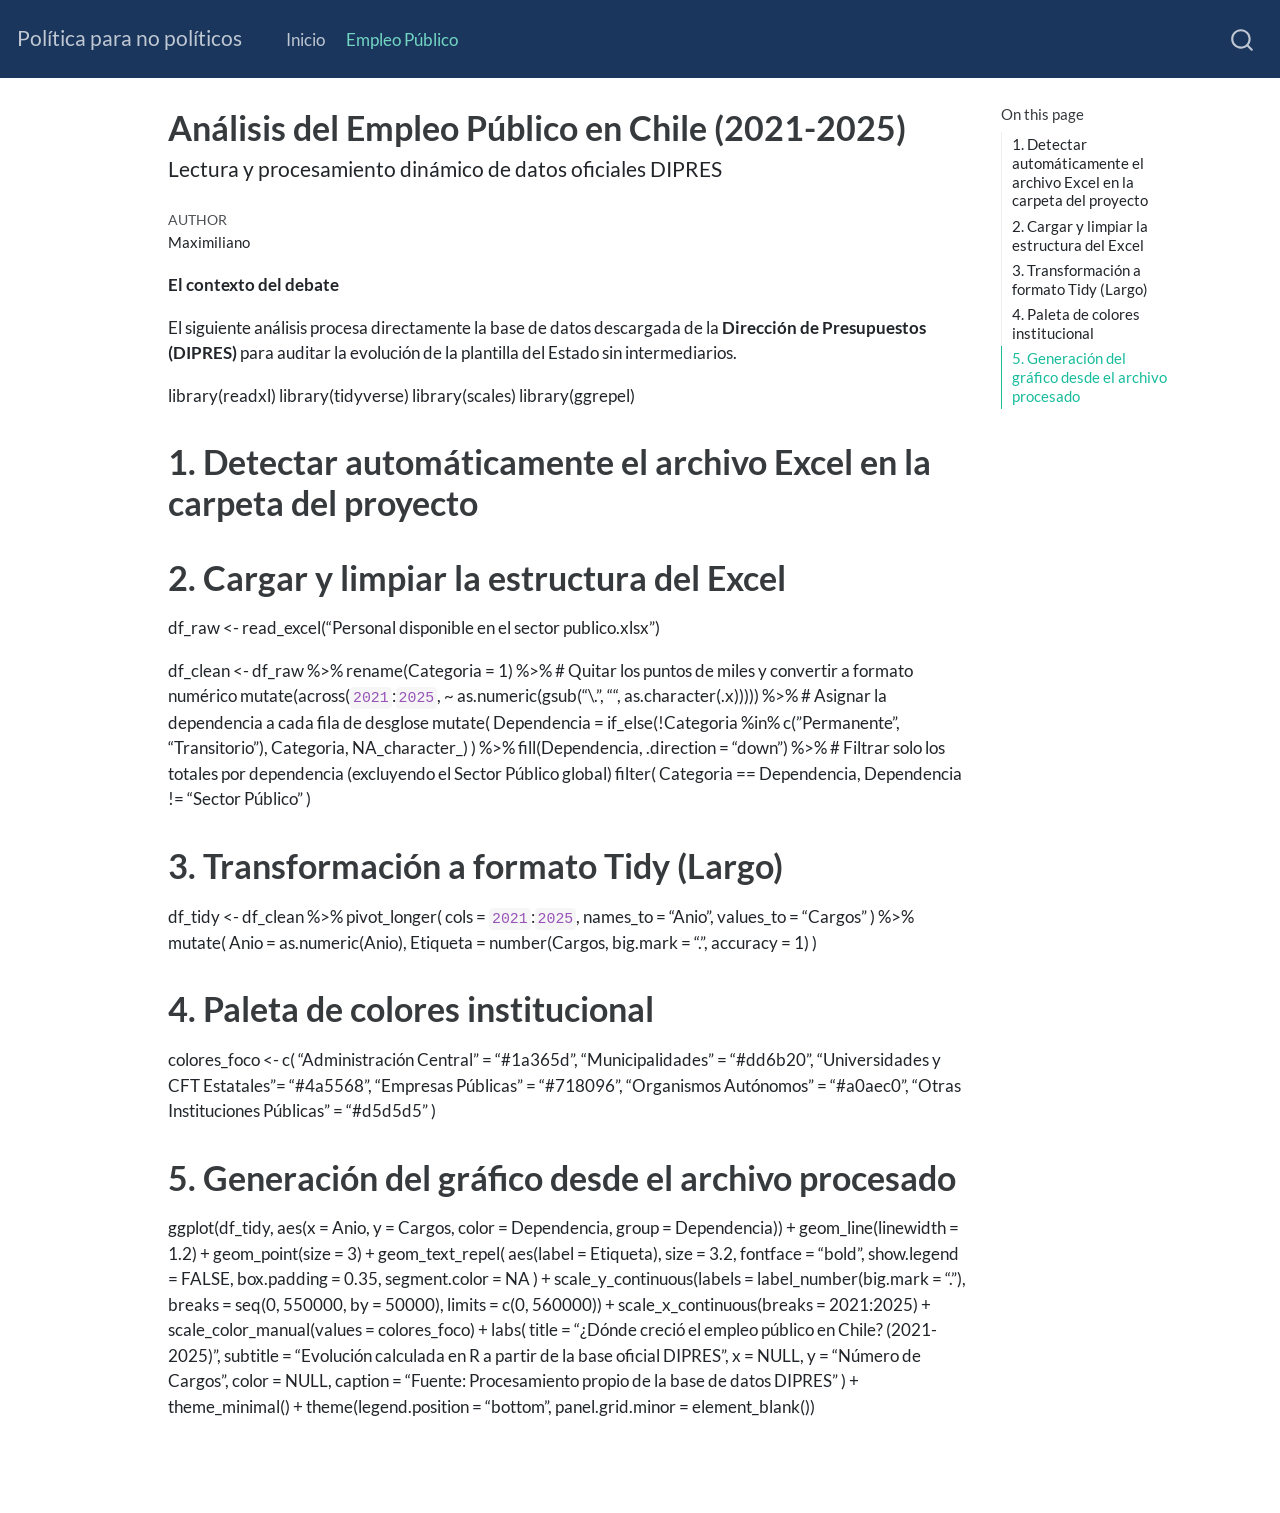
==== docs/01_empleo_publico.html @ 49c6f44f "feat: agrega estructura web Politica para no politicos" ====
<!DOCTYPE html>
<html xmlns="http://www.w3.org/1999/xhtml" lang="en" xml:lang="en"><head>

<meta charset="utf-8">
<meta name="generator" content="quarto-1.3.450">

<meta name="viewport" content="width=device-width, initial-scale=1.0, user-scalable=yes">

<meta name="author" content="Maximiliano">

<title>Política para no políticos - Análisis del Empleo Público en Chile (2021-2025)</title>
<style>
code{white-space: pre-wrap;}
span.smallcaps{font-variant: small-caps;}
div.columns{display: flex; gap: min(4vw, 1.5em);}
div.column{flex: auto; overflow-x: auto;}
div.hanging-indent{margin-left: 1.5em; text-indent: -1.5em;}
ul.task-list{list-style: none;}
ul.task-list li input[type="checkbox"] {
width: 0.8em;
margin: 0 0.8em 0.2em -1em;  vertical-align: middle;
}
</style>


<script>const headroomChanged = new CustomEvent("quarto-hrChanged", {
  detail: {},
  bubbles: true,
  cancelable: false,
  composed: false,
});

window.document.addEventListener("DOMContentLoaded", function () {
  let init = false;

  // Manage the back to top button, if one is present.
  let lastScrollTop = window.pageYOffset || document.documentElement.scrollTop;
  const scrollDownBuffer = 5;
  const scrollUpBuffer = 35;
  const btn = document.getElementById("quarto-back-to-top");
  const hideBackToTop = () => {
    btn.style.display = "none";
  };
  const showBackToTop = () => {
    btn.style.display = "inline-block";
  };
  if (btn) {
    window.document.addEventListener(
      "scroll",
      function () {
        const currentScrollTop =
          window.pageYOffset || document.documentElement.scrollTop;

        // Shows and hides the button 'intelligently' as the user scrolls
        if (currentScrollTop - scrollDownBuffer > lastScrollTop) {
          hideBackToTop();
          lastScrollTop = currentScrollTop <= 0 ? 0 : currentScrollTop;
        } else if (currentScrollTop < lastScrollTop - scrollUpBuffer) {
          showBackToTop();
          lastScrollTop = currentScrollTop <= 0 ? 0 : currentScrollTop;
        }

        // Show the button at the bottom, hides it at the top
        if (currentScrollTop <= 0) {
          hideBackToTop();
        } else if (
          window.innerHeight + currentScrollTop >=
          document.body.offsetHeight
        ) {
          showBackToTop();
        }
      },
      false
    );
  }

  function throttle(func, wait) {
    var timeout;
    return function () {
      const context = this;
      const args = arguments;
      const later = function () {
        clearTimeout(timeout);
        timeout = null;
        func.apply(context, args);
      };

      if (!timeout) {
        timeout = setTimeout(later, wait);
      }
    };
  }

  function headerOffset() {
    // Set an offset if there is are fixed top navbar
    const headerEl = window.document.querySelector("header.fixed-top");
    if (headerEl) {
      return headerEl.clientHeight;
    } else {
      return 0;
    }
  }

  function footerOffset() {
    const footerEl = window.document.querySelector("footer.footer");
    if (footerEl) {
      return footerEl.clientHeight;
    } else {
      return 0;
    }
  }

  function updateDocumentOffsetWithoutAnimation() {
    updateDocumentOffset(false);
  }

  function updateDocumentOffset(animated) {
    // set body offset
    const topOffset = headerOffset();
    const bodyOffset = topOffset + footerOffset();
    const bodyEl = window.document.body;
    bodyEl.setAttribute("data-bs-offset", topOffset);
    bodyEl.style.paddingTop = topOffset + "px";

    // deal with sidebar offsets
    const sidebars = window.document.querySelectorAll(
      ".sidebar, .headroom-target"
    );
    sidebars.forEach((sidebar) => {
      if (!animated) {
        sidebar.classList.add("notransition");
        // Remove the no transition class after the animation has time to complete
        setTimeout(function () {
          sidebar.classList.remove("notransition");
        }, 201);
      }

      if (window.Headroom && sidebar.classList.contains("sidebar-unpinned")) {
        sidebar.style.top = "0";
        sidebar.style.maxHeight = "100vh";
      } else {
        sidebar.style.top = topOffset + "px";
        sidebar.style.maxHeight = "calc(100vh - " + topOffset + "px)";
      }
    });

    // allow space for footer
    const mainContainer = window.document.querySelector(".quarto-container");
    if (mainContainer) {
      mainContainer.style.minHeight = "calc(100vh - " + bodyOffset + "px)";
    }

    // link offset
    let linkStyle = window.document.querySelector("#quarto-target-style");
    if (!linkStyle) {
      linkStyle = window.document.createElement("style");
      linkStyle.setAttribute("id", "quarto-target-style");
      window.document.head.appendChild(linkStyle);
    }
    while (linkStyle.firstChild) {
      linkStyle.removeChild(linkStyle.firstChild);
    }
    if (topOffset > 0) {
      linkStyle.appendChild(
        window.document.createTextNode(`
      section:target::before {
        content: "";
        display: block;
        height: ${topOffset}px;
        margin: -${topOffset}px 0 0;
      }`)
      );
    }
    if (init) {
      window.dispatchEvent(headroomChanged);
    }
    init = true;
  }

  // initialize headroom
  var header = window.document.querySelector("#quarto-header");
  if (header && window.Headroom) {
    const headroom = new window.Headroom(header, {
      tolerance: 5,
      onPin: function () {
        const sidebars = window.document.querySelectorAll(
          ".sidebar, .headroom-target"
        );
        sidebars.forEach((sidebar) => {
          sidebar.classList.remove("sidebar-unpinned");
        });
        updateDocumentOffset();
      },
      onUnpin: function () {
        const sidebars = window.document.querySelectorAll(
          ".sidebar, .headroom-target"
        );
        sidebars.forEach((sidebar) => {
          sidebar.classList.add("sidebar-unpinned");
        });
        updateDocumentOffset();
      },
    });
    headroom.init();

    let frozen = false;
    window.quartoToggleHeadroom = function () {
      if (frozen) {
        headroom.unfreeze();
        frozen = false;
      } else {
        headroom.freeze();
        frozen = true;
      }
    };
  }

  window.addEventListener(
    "hashchange",
    function (e) {
      if (
        getComputedStyle(document.documentElement).scrollBehavior !== "smooth"
      ) {
        window.scrollTo(0, window.pageYOffset - headerOffset());
      }
    },
    false
  );

  // Observe size changed for the header
  const headerEl = window.document.querySelector("header.fixed-top");
  if (headerEl && window.ResizeObserver) {
    const observer = new window.ResizeObserver(
      updateDocumentOffsetWithoutAnimation
    );
    observer.observe(headerEl, {
      attributes: true,
      childList: true,
      characterData: true,
    });
  } else {
    window.addEventListener(
      "resize",
      throttle(updateDocumentOffsetWithoutAnimation, 50)
    );
  }
  setTimeout(updateDocumentOffsetWithoutAnimation, 250);

  // fixup index.html links if we aren't on the filesystem
  if (window.location.protocol !== "file:") {
    const links = window.document.querySelectorAll("a");
    for (let i = 0; i < links.length; i++) {
      if (links[i].href) {
        links[i].href = links[i].href.replace(/\/index\.html/, "/");
      }
    }

    // Fixup any sharing links that require urls
    // Append url to any sharing urls
    const sharingLinks = window.document.querySelectorAll(
      "a.sidebar-tools-main-item"
    );
    for (let i = 0; i < sharingLinks.length; i++) {
      const sharingLink = sharingLinks[i];
      const href = sharingLink.getAttribute("href");
      if (href) {
        sharingLink.setAttribute(
          "href",
          href.replace("|url|", window.location.href)
        );
      }
    }

    // Scroll the active navigation item into view, if necessary
    const navSidebar = window.document.querySelector("nav#quarto-sidebar");
    if (navSidebar) {
      // Find the active item
      const activeItem = navSidebar.querySelector("li.sidebar-item a.active");
      if (activeItem) {
        // Wait for the scroll height and height to resolve by observing size changes on the
        // nav element that is scrollable
        const resizeObserver = new ResizeObserver((_entries) => {
          // The bottom of the element
          const elBottom = activeItem.offsetTop;
          const viewBottom = navSidebar.scrollTop + navSidebar.clientHeight;

          // The element height and scroll height are the same, then we are still loading
          if (viewBottom !== navSidebar.scrollHeight) {
            // Determine if the item isn't visible and scroll to it
            if (elBottom >= viewBottom) {
              navSidebar.scrollTop = elBottom;
            }

            // stop observing now since we've completed the scroll
            resizeObserver.unobserve(navSidebar);
          }
        });
        resizeObserver.observe(navSidebar);
      }
    }
  }
});
</script>
<script>/*!
 * headroom.js v0.12.0 - Give your page some headroom. Hide your header until you need it
 * Copyright (c) 2020 Nick Williams - http://wicky.nillia.ms/headroom.js
 * License: MIT
 */

!function(t,n){"object"==typeof exports&&"undefined"!=typeof module?module.exports=n():"function"==typeof define&&define.amd?define(n):(t=t||self).Headroom=n()}(this,function(){"use strict";function t(){return"undefined"!=typeof window}function d(t){return function(t){return t&&t.document&&function(t){return 9===t.nodeType}(t.document)}(t)?function(t){var n=t.document,o=n.body,s=n.documentElement;return{scrollHeight:function(){return Math.max(o.scrollHeight,s.scrollHeight,o.offsetHeight,s.offsetHeight,o.clientHeight,s.clientHeight)},height:function(){return t.innerHeight||s.clientHeight||o.clientHeight},scrollY:function(){return void 0!==t.pageYOffset?t.pageYOffset:(s||o.parentNode||o).scrollTop}}}(t):function(t){return{scrollHeight:function(){return Math.max(t.scrollHeight,t.offsetHeight,t.clientHeight)},height:function(){return Math.max(t.offsetHeight,t.clientHeight)},scrollY:function(){return t.scrollTop}}}(t)}function n(t,s,e){var n,o=function(){var n=!1;try{var t={get passive(){n=!0}};window.addEventListener("test",t,t),window.removeEventListener("test",t,t)}catch(t){n=!1}return n}(),i=!1,r=d(t),l=r.scrollY(),a={};function c(){var t=Math.round(r.scrollY()),n=r.height(),o=r.scrollHeight();a.scrollY=t,a.lastScrollY=l,a.direction=l<t?"down":"up",a.distance=Math.abs(t-l),a.isOutOfBounds=t<0||o<t+n,a.top=t<=s.offset[a.direction],a.bottom=o<=t+n,a.toleranceExceeded=a.distance>s.tolerance[a.direction],e(a),l=t,i=!1}function h(){i||(i=!0,n=requestAnimationFrame(c))}var u=!!o&&{passive:!0,capture:!1};return t.addEventListener("scroll",h,u),c(),{destroy:function(){cancelAnimationFrame(n),t.removeEventListener("scroll",h,u)}}}function o(t){return t===Object(t)?t:{down:t,up:t}}function s(t,n){n=n||{},Object.assign(this,s.options,n),this.classes=Object.assign({},s.options.classes,n.classes),this.elem=t,this.tolerance=o(this.tolerance),this.offset=o(this.offset),this.initialised=!1,this.frozen=!1}return s.prototype={constructor:s,init:function(){return s.cutsTheMustard&&!this.initialised&&(this.addClass("initial"),this.initialised=!0,setTimeout(function(t){t.scrollTracker=n(t.scroller,{offset:t.offset,tolerance:t.tolerance},t.update.bind(t))},100,this)),this},destroy:function(){this.initialised=!1,Object.keys(this.classes).forEach(this.removeClass,this),this.scrollTracker.destroy()},unpin:function(){!this.hasClass("pinned")&&this.hasClass("unpinned")||(this.addClass("unpinned"),this.removeClass("pinned"),this.onUnpin&&this.onUnpin.call(this))},pin:function(){this.hasClass("unpinned")&&(this.addClass("pinned"),this.removeClass("unpinned"),this.onPin&&this.onPin.call(this))},freeze:function(){this.frozen=!0,this.addClass("frozen")},unfreeze:function(){this.frozen=!1,this.removeClass("frozen")},top:function(){this.hasClass("top")||(this.addClass("top"),this.removeClass("notTop"),this.onTop&&this.onTop.call(this))},notTop:function(){this.hasClass("notTop")||(this.addClass("notTop"),this.removeClass("top"),this.onNotTop&&this.onNotTop.call(this))},bottom:function(){this.hasClass("bottom")||(this.addClass("bottom"),this.removeClass("notBottom"),this.onBottom&&this.onBottom.call(this))},notBottom:function(){this.hasClass("notBottom")||(this.addClass("notBottom"),this.removeClass("bottom"),this.onNotBottom&&this.onNotBottom.call(this))},shouldUnpin:function(t){return"down"===t.direction&&!t.top&&t.toleranceExceeded},shouldPin:function(t){return"up"===t.direction&&t.toleranceExceeded||t.top},addClass:function(t){this.elem.classList.add.apply(this.elem.classList,this.classes[t].split(" "))},removeClass:function(t){this.elem.classList.remove.apply(this.elem.classList,this.classes[t].split(" "))},hasClass:function(t){return this.classes[t].split(" ").every(function(t){return this.classList.contains(t)},this.elem)},update:function(t){t.isOutOfBounds||!0!==this.frozen&&(t.top?this.top():this.notTop(),t.bottom?this.bottom():this.notBottom(),this.shouldUnpin(t)?this.unpin():this.shouldPin(t)&&this.pin())}},s.options={tolerance:{up:0,down:0},offset:0,scroller:t()?window:null,classes:{frozen:"headroom--frozen",pinned:"headroom--pinned",unpinned:"headroom--unpinned",top:"headroom--top",notTop:"headroom--not-top",bottom:"headroom--bottom",notBottom:"headroom--not-bottom",initial:"headroom"}},s.cutsTheMustard=!!(t()&&function(){}.bind&&"classList"in document.documentElement&&Object.assign&&Object.keys&&requestAnimationFrame),s});
</script>
<script>/*!
 * clipboard.js v2.0.11
 * https://clipboardjs.com/
 *
 * Licensed MIT © Zeno Rocha
 */
!function(t,e){"object"==typeof exports&&"object"==typeof module?module.exports=e():"function"==typeof define&&define.amd?define([],e):"object"==typeof exports?exports.ClipboardJS=e():t.ClipboardJS=e()}(this,function(){return n={686:function(t,e,n){"use strict";n.d(e,{default:function(){return b}});var e=n(279),i=n.n(e),e=n(370),u=n.n(e),e=n(817),r=n.n(e);function c(t){try{return document.execCommand(t)}catch(t){return}}var a=function(t){t=r()(t);return c("cut"),t};function o(t,e){var n,o,t=(n=t,o="rtl"===document.documentElement.getAttribute("dir"),(t=document.createElement("textarea")).style.fontSize="12pt",t.style.border="0",t.style.padding="0",t.style.margin="0",t.style.position="absolute",t.style[o?"right":"left"]="-9999px",o=window.pageYOffset||document.documentElement.scrollTop,t.style.top="".concat(o,"px"),t.setAttribute("readonly",""),t.value=n,t);return e.container.appendChild(t),e=r()(t),c("copy"),t.remove(),e}var f=function(t){var e=1<arguments.length&&void 0!==arguments[1]?arguments[1]:{container:document.body},n="";return"string"==typeof t?n=o(t,e):t instanceof HTMLInputElement&&!["text","search","url","tel","password"].includes(null==t?void 0:t.type)?n=o(t.value,e):(n=r()(t),c("copy")),n};function l(t){return(l="function"==typeof Symbol&&"symbol"==typeof Symbol.iterator?function(t){return typeof t}:function(t){return t&&"function"==typeof Symbol&&t.constructor===Symbol&&t!==Symbol.prototype?"symbol":typeof t})(t)}var s=function(){var t=0<arguments.length&&void 0!==arguments[0]?arguments[0]:{},e=t.action,n=void 0===e?"copy":e,o=t.container,e=t.target,t=t.text;if("copy"!==n&&"cut"!==n)throw new Error('Invalid "action" value, use either "copy" or "cut"');if(void 0!==e){if(!e||"object"!==l(e)||1!==e.nodeType)throw new Error('Invalid "target" value, use a valid Element');if("copy"===n&&e.hasAttribute("disabled"))throw new Error('Invalid "target" attribute. Please use "readonly" instead of "disabled" attribute');if("cut"===n&&(e.hasAttribute("readonly")||e.hasAttribute("disabled")))throw new Error('Invalid "target" attribute. You can\'t cut text from elements with "readonly" or "disabled" attributes')}return t?f(t,{container:o}):e?"cut"===n?a(e):f(e,{container:o}):void 0};function p(t){return(p="function"==typeof Symbol&&"symbol"==typeof Symbol.iterator?function(t){return typeof t}:function(t){return t&&"function"==typeof Symbol&&t.constructor===Symbol&&t!==Symbol.prototype?"symbol":typeof t})(t)}function d(t,e){for(var n=0;n<e.length;n++){var o=e[n];o.enumerable=o.enumerable||!1,o.configurable=!0,"value"in o&&(o.writable=!0),Object.defineProperty(t,o.key,o)}}function y(t,e){return(y=Object.setPrototypeOf||function(t,e){return t.__proto__=e,t})(t,e)}function h(n){var o=function(){if("undefined"==typeof Reflect||!Reflect.construct)return!1;if(Reflect.construct.sham)return!1;if("function"==typeof Proxy)return!0;try{return Date.prototype.toString.call(Reflect.construct(Date,[],function(){})),!0}catch(t){return!1}}();return function(){var t,e=v(n);return t=o?(t=v(this).constructor,Reflect.construct(e,arguments,t)):e.apply(this,arguments),e=this,!(t=t)||"object"!==p(t)&&"function"!=typeof t?function(t){if(void 0!==t)return t;throw new ReferenceError("this hasn't been initialised - super() hasn't been called")}(e):t}}function v(t){return(v=Object.setPrototypeOf?Object.getPrototypeOf:function(t){return t.__proto__||Object.getPrototypeOf(t)})(t)}function m(t,e){t="data-clipboard-".concat(t);if(e.hasAttribute(t))return e.getAttribute(t)}var b=function(){!function(t,e){if("function"!=typeof e&&null!==e)throw new TypeError("Super expression must either be null or a function");t.prototype=Object.create(e&&e.prototype,{constructor:{value:t,writable:!0,configurable:!0}}),e&&y(t,e)}(r,i());var t,e,n,o=h(r);function r(t,e){var n;return function(t){if(!(t instanceof r))throw new TypeError("Cannot call a class as a function")}(this),(n=o.call(this)).resolveOptions(e),n.listenClick(t),n}return t=r,n=[{key:"copy",value:function(t){var e=1<arguments.length&&void 0!==arguments[1]?arguments[1]:{container:document.body};return f(t,e)}},{key:"cut",value:function(t){return a(t)}},{key:"isSupported",value:function(){var t=0<arguments.length&&void 0!==arguments[0]?arguments[0]:["copy","cut"],t="string"==typeof t?[t]:t,e=!!document.queryCommandSupported;return t.forEach(function(t){e=e&&!!document.queryCommandSupported(t)}),e}}],(e=[{key:"resolveOptions",value:function(){var t=0<arguments.length&&void 0!==arguments[0]?arguments[0]:{};this.action="function"==typeof t.action?t.action:this.defaultAction,this.target="function"==typeof t.target?t.target:this.defaultTarget,this.text="function"==typeof t.text?t.text:this.defaultText,this.container="object"===p(t.container)?t.container:document.body}},{key:"listenClick",value:function(t){var e=this;this.listener=u()(t,"click",function(t){return e.onClick(t)})}},{key:"onClick",value:function(t){var e=t.delegateTarget||t.currentTarget,n=this.action(e)||"copy",t=s({action:n,container:this.container,target:this.target(e),text:this.text(e)});this.emit(t?"success":"error",{action:n,text:t,trigger:e,clearSelection:function(){e&&e.focus(),window.getSelection().removeAllRanges()}})}},{key:"defaultAction",value:function(t){return m("action",t)}},{key:"defaultTarget",value:function(t){t=m("target",t);if(t)return document.querySelector(t)}},{key:"defaultText",value:function(t){return m("text",t)}},{key:"destroy",value:function(){this.listener.destroy()}}])&&d(t.prototype,e),n&&d(t,n),r}()},828:function(t){var e;"undefined"==typeof Element||Element.prototype.matches||((e=Element.prototype).matches=e.matchesSelector||e.mozMatchesSelector||e.msMatchesSelector||e.oMatchesSelector||e.webkitMatchesSelector),t.exports=function(t,e){for(;t&&9!==t.nodeType;){if("function"==typeof t.matches&&t.matches(e))return t;t=t.parentNode}}},438:function(t,e,n){var u=n(828);function i(t,e,n,o,r){var i=function(e,n,t,o){return function(t){t.delegateTarget=u(t.target,n),t.delegateTarget&&o.call(e,t)}}.apply(this,arguments);return t.addEventListener(n,i,r),{destroy:function(){t.removeEventListener(n,i,r)}}}t.exports=function(t,e,n,o,r){return"function"==typeof t.addEventListener?i.apply(null,arguments):"function"==typeof n?i.bind(null,document).apply(null,arguments):("string"==typeof t&&(t=document.querySelectorAll(t)),Array.prototype.map.call(t,function(t){return i(t,e,n,o,r)}))}},879:function(t,n){n.node=function(t){return void 0!==t&&t instanceof HTMLElement&&1===t.nodeType},n.nodeList=function(t){var e=Object.prototype.toString.call(t);return void 0!==t&&("[object NodeList]"===e||"[object HTMLCollection]"===e)&&"length"in t&&(0===t.length||n.node(t[0]))},n.string=function(t){return"string"==typeof t||t instanceof String},n.fn=function(t){return"[object Function]"===Object.prototype.toString.call(t)}},370:function(t,e,n){var f=n(879),l=n(438);t.exports=function(t,e,n){if(!t&&!e&&!n)throw new Error("Missing required arguments");if(!f.string(e))throw new TypeError("Second argument must be a String");if(!f.fn(n))throw new TypeError("Third argument must be a Function");if(f.node(t))return c=e,a=n,(u=t).addEventListener(c,a),{destroy:function(){u.removeEventListener(c,a)}};if(f.nodeList(t))return o=t,r=e,i=n,Array.prototype.forEach.call(o,function(t){t.addEventListener(r,i)}),{destroy:function(){Array.prototype.forEach.call(o,function(t){t.removeEventListener(r,i)})}};if(f.string(t))return t=t,e=e,n=n,l(document.body,t,e,n);throw new TypeError("First argument must be a String, HTMLElement, HTMLCollection, or NodeList");var o,r,i,u,c,a}},817:function(t){t.exports=function(t){var e,n="SELECT"===t.nodeName?(t.focus(),t.value):"INPUT"===t.nodeName||"TEXTAREA"===t.nodeName?((e=t.hasAttribute("readonly"))||t.setAttribute("readonly",""),t.select(),t.setSelectionRange(0,t.value.length),e||t.removeAttribute("readonly"),t.value):(t.hasAttribute("contenteditable")&&t.focus(),n=window.getSelection(),(e=document.createRange()).selectNodeContents(t),n.removeAllRanges(),n.addRange(e),n.toString());return n}},279:function(t){function e(){}e.prototype={on:function(t,e,n){var o=this.e||(this.e={});return(o[t]||(o[t]=[])).push({fn:e,ctx:n}),this},once:function(t,e,n){var o=this;function r(){o.off(t,r),e.apply(n,arguments)}return r._=e,this.on(t,r,n)},emit:function(t){for(var e=[].slice.call(arguments,1),n=((this.e||(this.e={}))[t]||[]).slice(),o=0,r=n.length;o<r;o++)n[o].fn.apply(n[o].ctx,e);return this},off:function(t,e){var n=this.e||(this.e={}),o=n[t],r=[];if(o&&e)for(var i=0,u=o.length;i<u;i++)o[i].fn!==e&&o[i].fn._!==e&&r.push(o[i]);return r.length?n[t]=r:delete n[t],this}},t.exports=e,t.exports.TinyEmitter=e}},r={},o.n=function(t){var e=t&&t.__esModule?function(){return t.default}:function(){return t};return o.d(e,{a:e}),e},o.d=function(t,e){for(var n in e)o.o(e,n)&&!o.o(t,n)&&Object.defineProperty(t,n,{enumerable:!0,get:e[n]})},o.o=function(t,e){return Object.prototype.hasOwnProperty.call(t,e)},o(686).default;function o(t){if(r[t])return r[t].exports;var e=r[t]={exports:{}};return n[t](e,e.exports,o),e.exports}var n,r});</script>
<script>/*! @algolia/autocomplete-js 1.7.3 | MIT License | © Algolia, Inc. and contributors | https://github.com/algolia/autocomplete */
!function(e,t){"object"==typeof exports&&"undefined"!=typeof module?t(exports):"function"==typeof define&&define.amd?define(["exports"],t):t((e="undefined"!=typeof globalThis?globalThis:e||self)["@algolia/autocomplete-js"]={})}(this,(function(e){"use strict";function t(e,t){var n=Object.keys(e);if(Object.getOwnPropertySymbols){var r=Object.getOwnPropertySymbols(e);t&&(r=r.filter((function(t){return Object.getOwnPropertyDescriptor(e,t).enumerable}))),n.push.apply(n,r)}return n}function n(e){for(var n=1;n<arguments.length;n++){var r=null!=arguments[n]?arguments[n]:{};n%2?t(Object(r),!0).forEach((function(t){o(e,t,r[t])})):Object.getOwnPropertyDescriptors?Object.defineProperties(e,Object.getOwnPropertyDescriptors(r)):t(Object(r)).forEach((function(t){Object.defineProperty(e,t,Object.getOwnPropertyDescriptor(r,t))}))}return e}function r(e){return r="function"==typeof Symbol&&"symbol"==typeof Symbol.iterator?function(e){return typeof e}:function(e){return e&&"function"==typeof Symbol&&e.constructor===Symbol&&e!==Symbol.prototype?"symbol":typeof e},r(e)}function o(e,t,n){return t in e?Object.defineProperty(e,t,{value:n,enumerable:!0,configurable:!0,writable:!0}):e[t]=n,e}function i(){return i=Object.assign||function(e){for(var t=1;t<arguments.length;t++){var n=arguments[t];for(var r in n)Object.prototype.hasOwnProperty.call(n,r)&&(e[r]=n[r])}return e},i.apply(this,arguments)}function u(e,t){if(null==e)return{};var n,r,o=function(e,t){if(null==e)return{};var n,r,o={},i=Object.keys(e);for(r=0;r<i.length;r++)n=i[r],t.indexOf(n)>=0||(o[n]=e[n]);return o}(e,t);if(Object.getOwnPropertySymbols){var i=Object.getOwnPropertySymbols(e);for(r=0;r<i.length;r++)n=i[r],t.indexOf(n)>=0||Object.prototype.propertyIsEnumerable.call(e,n)&&(o[n]=e[n])}return o}function a(e,t){return function(e){if(Array.isArray(e))return e}(e)||function(e,t){var n=null==e?null:"undefined"!=typeof Symbol&&e[Symbol.iterator]||e["@@iterator"];if(null==n)return;var r,o,i=[],u=!0,a=!1;try{for(n=n.call(e);!(u=(r=n.next()).done)&&(i.push(r.value),!t||i.length!==t);u=!0);}catch(e){a=!0,o=e}finally{try{u||null==n.return||n.return()}finally{if(a)throw o}}return i}(e,t)||l(e,t)||function(){throw new TypeError("Invalid attempt to destructure non-iterable instance.\nIn order to be iterable, non-array objects must have a [Symbol.iterator]() method.")}()}function c(e){return function(e){if(Array.isArray(e))return s(e)}(e)||function(e){if("undefined"!=typeof Symbol&&null!=e[Symbol.iterator]||null!=e["@@iterator"])return Array.from(e)}(e)||l(e)||function(){throw new TypeError("Invalid attempt to spread non-iterable instance.\nIn order to be iterable, non-array objects must have a [Symbol.iterator]() method.")}()}function l(e,t){if(e){if("string"==typeof e)return s(e,t);var n=Object.prototype.toString.call(e).slice(8,-1);return"Object"===n&&e.constructor&&(n=e.constructor.name),"Map"===n||"Set"===n?Array.from(e):"Arguments"===n||/^(?:Ui|I)nt(?:8|16|32)(?:Clamped)?Array$/.test(n)?s(e,t):void 0}}function s(e,t){(null==t||t>e.length)&&(t=e.length);for(var n=0,r=new Array(t);n<t;n++)r[n]=e[n];return r}function p(e){return{current:e}}function f(e,t){var n=void 0;return function(){for(var r=arguments.length,o=new Array(r),i=0;i<r;i++)o[i]=arguments[i];n&&clearTimeout(n),n=setTimeout((function(){return e.apply(void 0,o)}),t)}}function d(e){return e.reduce((function(e,t){return e.concat(t)}),[])}var m=0;function v(){return"autocomplete-".concat(m++)}function h(e,t){return t.reduce((function(e,t){return e&&e[t]}),e)}function g(e){return 0===e.collections.length?0:e.collections.reduce((function(e,t){return e+t.items.length}),0)}var y=function(){},b="1.7.3",O=[{segment:"autocomplete-core",version:b}];function _(e,t){var n=t;return{then:function(t,r){return _(e.then(j(t,n,e),j(r,n,e)),n)},catch:function(t){return _(e.catch(j(t,n,e)),n)},finally:function(t){return t&&n.onCancelList.push(t),_(e.finally(j(t&&function(){return n.onCancelList=[],t()},n,e)),n)},cancel:function(){n.isCanceled=!0;var e=n.onCancelList;n.onCancelList=[],e.forEach((function(e){e()}))},isCanceled:function(){return!0===n.isCanceled}}}function P(e){return _(e,{isCanceled:!1,onCancelList:[]})}function j(e,t,n){return e?function(n){return t.isCanceled?n:e(n)}:n}function w(e,t,n,r){if(!n)return null;if(e<0&&(null===t||null!==r&&0===t))return n+e;var o=(null===t?-1:t)+e;return o<=-1||o>=n?null===r?null:0:o}function S(e,t){var n=Object.keys(e);if(Object.getOwnPropertySymbols){var r=Object.getOwnPropertySymbols(e);t&&(r=r.filter((function(t){return Object.getOwnPropertyDescriptor(e,t).enumerable}))),n.push.apply(n,r)}return n}function I(e,t,n){return t in e?Object.defineProperty(e,t,{value:n,enumerable:!0,configurable:!0,writable:!0}):e[t]=n,e}function E(e,t){var n=[];return Promise.resolve(e(t)).then((function(e){return Promise.all(e.filter((function(e){return Boolean(e)})).map((function(e){if(e.sourceId,n.includes(e.sourceId))throw new Error("[Autocomplete] The `sourceId` ".concat(JSON.stringify(e.sourceId)," is not unique."));n.push(e.sourceId);var t=function(e){for(var t=1;t<arguments.length;t++){var n=null!=arguments[t]?arguments[t]:{};t%2?S(Object(n),!0).forEach((function(t){I(e,t,n[t])})):Object.getOwnPropertyDescriptors?Object.defineProperties(e,Object.getOwnPropertyDescriptors(n)):S(Object(n)).forEach((function(t){Object.defineProperty(e,t,Object.getOwnPropertyDescriptor(n,t))}))}return e}({getItemInputValue:function(e){return e.state.query},getItemUrl:function(){},onSelect:function(e){(0,e.setIsOpen)(!1)},onActive:y},e);return Promise.resolve(t)})))}))}function A(e){var t=function(e){var t=e.collections.map((function(e){return e.items.length})).reduce((function(e,t,n){var r=(e[n-1]||0)+t;return e.push(r),e}),[]).reduce((function(t,n){return n<=e.activeItemId?t+1:t}),0);return e.collections[t]}(e);if(!t)return null;var n=t.items[function(e){for(var t=e.state,n=e.collection,r=!1,o=0,i=0;!1===r;){var u=t.collections[o];if(u===n){r=!0;break}i+=u.items.length,o++}return t.activeItemId-i}({state:e,collection:t})],r=t.source;return{item:n,itemInputValue:r.getItemInputValue({item:n,state:e}),itemUrl:r.getItemUrl({item:n,state:e}),source:r}}var C=/((gt|sm)-|galaxy nexus)|samsung[- ]/i;function D(e,t){var n=Object.keys(e);if(Object.getOwnPropertySymbols){var r=Object.getOwnPropertySymbols(e);t&&(r=r.filter((function(t){return Object.getOwnPropertyDescriptor(e,t).enumerable}))),n.push.apply(n,r)}return n}function k(e){for(var t=1;t<arguments.length;t++){var n=null!=arguments[t]?arguments[t]:{};t%2?D(Object(n),!0).forEach((function(t){x(e,t,n[t])})):Object.getOwnPropertyDescriptors?Object.defineProperties(e,Object.getOwnPropertyDescriptors(n)):D(Object(n)).forEach((function(t){Object.defineProperty(e,t,Object.getOwnPropertyDescriptor(n,t))}))}return e}function x(e,t,n){return t in e?Object.defineProperty(e,t,{value:n,enumerable:!0,configurable:!0,writable:!0}):e[t]=n,e}function N(e,t){var n=Object.keys(e);if(Object.getOwnPropertySymbols){var r=Object.getOwnPropertySymbols(e);t&&(r=r.filter((function(t){return Object.getOwnPropertyDescriptor(e,t).enumerable}))),n.push.apply(n,r)}return n}function q(e,t,n){return t in e?Object.defineProperty(e,t,{value:n,enumerable:!0,configurable:!0,writable:!0}):e[t]=n,e}function R(e,t,n){var r,o=t.initialState;return{getState:function(){return o},dispatch:function(r,i){var u=function(e){for(var t=1;t<arguments.length;t++){var n=null!=arguments[t]?arguments[t]:{};t%2?N(Object(n),!0).forEach((function(t){q(e,t,n[t])})):Object.getOwnPropertyDescriptors?Object.defineProperties(e,Object.getOwnPropertyDescriptors(n)):N(Object(n)).forEach((function(t){Object.defineProperty(e,t,Object.getOwnPropertyDescriptor(n,t))}))}return e}({},o);o=e(o,{type:r,props:t,payload:i}),n({state:o,prevState:u})},pendingRequests:(r=[],{add:function(e){return r.push(e),e.finally((function(){r=r.filter((function(t){return t!==e}))}))},cancelAll:function(){r.forEach((function(e){return e.cancel()}))},isEmpty:function(){return 0===r.length}})}}function T(e,t){var n=Object.keys(e);if(Object.getOwnPropertySymbols){var r=Object.getOwnPropertySymbols(e);t&&(r=r.filter((function(t){return Object.getOwnPropertyDescriptor(e,t).enumerable}))),n.push.apply(n,r)}return n}function L(e){for(var t=1;t<arguments.length;t++){var n=null!=arguments[t]?arguments[t]:{};t%2?T(Object(n),!0).forEach((function(t){B(e,t,n[t])})):Object.getOwnPropertyDescriptors?Object.defineProperties(e,Object.getOwnPropertyDescriptors(n)):T(Object(n)).forEach((function(t){Object.defineProperty(e,t,Object.getOwnPropertyDescriptor(n,t))}))}return e}function B(e,t,n){return t in e?Object.defineProperty(e,t,{value:n,enumerable:!0,configurable:!0,writable:!0}):e[t]=n,e}function F(e){return function(e){if(Array.isArray(e))return M(e)}(e)||function(e){if("undefined"!=typeof Symbol&&null!=e[Symbol.iterator]||null!=e["@@iterator"])return Array.from(e)}(e)||function(e,t){if(!e)return;if("string"==typeof e)return M(e,t);var n=Object.prototype.toString.call(e).slice(8,-1);"Object"===n&&e.constructor&&(n=e.constructor.name);if("Map"===n||"Set"===n)return Array.from(e);if("Arguments"===n||/^(?:Ui|I)nt(?:8|16|32)(?:Clamped)?Array$/.test(n))return M(e,t)}(e)||function(){throw new TypeError("Invalid attempt to spread non-iterable instance.\nIn order to be iterable, non-array objects must have a [Symbol.iterator]() method.")}()}function M(e,t){(null==t||t>e.length)&&(t=e.length);for(var n=0,r=new Array(t);n<t;n++)r[n]=e[n];return r}function U(e,t){var n=Object.keys(e);if(Object.getOwnPropertySymbols){var r=Object.getOwnPropertySymbols(e);t&&(r=r.filter((function(t){return Object.getOwnPropertyDescriptor(e,t).enumerable}))),n.push.apply(n,r)}return n}function H(e){for(var t=1;t<arguments.length;t++){var n=null!=arguments[t]?arguments[t]:{};t%2?U(Object(n),!0).forEach((function(t){V(e,t,n[t])})):Object.getOwnPropertyDescriptors?Object.defineProperties(e,Object.getOwnPropertyDescriptors(n)):U(Object(n)).forEach((function(t){Object.defineProperty(e,t,Object.getOwnPropertyDescriptor(n,t))}))}return e}function V(e,t,n){return t in e?Object.defineProperty(e,t,{value:n,enumerable:!0,configurable:!0,writable:!0}):e[t]=n,e}function W(e,t){var n=Object.keys(e);if(Object.getOwnPropertySymbols){var r=Object.getOwnPropertySymbols(e);t&&(r=r.filter((function(t){return Object.getOwnPropertyDescriptor(e,t).enumerable}))),n.push.apply(n,r)}return n}function Q(e){for(var t=1;t<arguments.length;t++){var n=null!=arguments[t]?arguments[t]:{};t%2?W(Object(n),!0).forEach((function(t){$(e,t,n[t])})):Object.getOwnPropertyDescriptors?Object.defineProperties(e,Object.getOwnPropertyDescriptors(n)):W(Object(n)).forEach((function(t){Object.defineProperty(e,t,Object.getOwnPropertyDescriptor(n,t))}))}return e}function $(e,t,n){return t in e?Object.defineProperty(e,t,{value:n,enumerable:!0,configurable:!0,writable:!0}):e[t]=n,e}function z(e){return function(e){if(Array.isArray(e))return G(e)}(e)||function(e){if("undefined"!=typeof Symbol&&null!=e[Symbol.iterator]||null!=e["@@iterator"])return Array.from(e)}(e)||function(e,t){if(!e)return;if("string"==typeof e)return G(e,t);var n=Object.prototype.toString.call(e).slice(8,-1);"Object"===n&&e.constructor&&(n=e.constructor.name);if("Map"===n||"Set"===n)return Array.from(e);if("Arguments"===n||/^(?:Ui|I)nt(?:8|16|32)(?:Clamped)?Array$/.test(n))return G(e,t)}(e)||function(){throw new TypeError("Invalid attempt to spread non-iterable instance.\nIn order to be iterable, non-array objects must have a [Symbol.iterator]() method.")}()}function G(e,t){(null==t||t>e.length)&&(t=e.length);for(var n=0,r=new Array(t);n<t;n++)r[n]=e[n];return r}function K(e,t){var n=Object.keys(e);if(Object.getOwnPropertySymbols){var r=Object.getOwnPropertySymbols(e);t&&(r=r.filter((function(t){return Object.getOwnPropertyDescriptor(e,t).enumerable}))),n.push.apply(n,r)}return n}function J(e){for(var t=1;t<arguments.length;t++){var n=null!=arguments[t]?arguments[t]:{};t%2?K(Object(n),!0).forEach((function(t){Y(e,t,n[t])})):Object.getOwnPropertyDescriptors?Object.defineProperties(e,Object.getOwnPropertyDescriptors(n)):K(Object(n)).forEach((function(t){Object.defineProperty(e,t,Object.getOwnPropertyDescriptor(n,t))}))}return e}function Y(e,t,n){return t in e?Object.defineProperty(e,t,{value:n,enumerable:!0,configurable:!0,writable:!0}):e[t]=n,e}function X(e){return Boolean(e.execute)}function Z(e,t){return n=e,Boolean(null==n?void 0:n.execute)?J(J({},e),{},{requests:e.queries.map((function(n){return{query:n,sourceId:t,transformResponse:e.transformResponse}}))}):{items:e,sourceId:t};var n}function ee(e){var t=e.reduce((function(e,t){if(!X(t))return e.push(t),e;var n=t.searchClient,r=t.execute,o=t.requesterId,i=t.requests,u=e.find((function(e){return X(t)&&X(e)&&e.searchClient===n&&Boolean(o)&&e.requesterId===o}));if(u){var a;(a=u.items).push.apply(a,z(i))}else{var c={execute:r,requesterId:o,items:i,searchClient:n};e.push(c)}return e}),[]).map((function(e){if(!X(e))return Promise.resolve(e);var t=e,n=t.execute,r=t.items;return n({searchClient:t.searchClient,requests:r})}));return Promise.all(t).then((function(e){return d(e)}))}function te(e,t){return t.map((function(t){var n=e.filter((function(e){return e.sourceId===t.sourceId})),r=n.map((function(e){return e.items})),o=n[0].transformResponse,i=o?o(function(e){var t=e.map((function(e){var t;return k(k({},e),{},{hits:null===(t=e.hits)||void 0===t?void 0:t.map((function(t){return k(k({},t),{},{__autocomplete_indexName:e.index,__autocomplete_queryID:e.queryID})}))})}));return{results:t,hits:t.map((function(e){return e.hits})).filter(Boolean),facetHits:t.map((function(e){var t;return null===(t=e.facetHits)||void 0===t?void 0:t.map((function(e){return{label:e.value,count:e.count,_highlightResult:{label:{value:e.highlighted}}}}))})).filter(Boolean)}}(r)):r;return i.every(Boolean),'The `getItems` function from source "'.concat(t.sourceId,'" must return an array of items but returned ').concat(JSON.stringify(void 0),".\n\nDid you forget to return items?\n\nSee: https://www.algolia.com/doc/ui-libraries/autocomplete/core-concepts/sources/#param-getitems"),{source:t,items:i}}))}var ne=["event","nextState","props","query","refresh","store"];function re(e,t){var n=Object.keys(e);if(Object.getOwnPropertySymbols){var r=Object.getOwnPropertySymbols(e);t&&(r=r.filter((function(t){return Object.getOwnPropertyDescriptor(e,t).enumerable}))),n.push.apply(n,r)}return n}function oe(e){for(var t=1;t<arguments.length;t++){var n=null!=arguments[t]?arguments[t]:{};t%2?re(Object(n),!0).forEach((function(t){ie(e,t,n[t])})):Object.getOwnPropertyDescriptors?Object.defineProperties(e,Object.getOwnPropertyDescriptors(n)):re(Object(n)).forEach((function(t){Object.defineProperty(e,t,Object.getOwnPropertyDescriptor(n,t))}))}return e}function ie(e,t,n){return t in e?Object.defineProperty(e,t,{value:n,enumerable:!0,configurable:!0,writable:!0}):e[t]=n,e}function ue(e,t){if(null==e)return{};var n,r,o=function(e,t){if(null==e)return{};var n,r,o={},i=Object.keys(e);for(r=0;r<i.length;r++)n=i[r],t.indexOf(n)>=0||(o[n]=e[n]);return o}(e,t);if(Object.getOwnPropertySymbols){var i=Object.getOwnPropertySymbols(e);for(r=0;r<i.length;r++)n=i[r],t.indexOf(n)>=0||Object.prototype.propertyIsEnumerable.call(e,n)&&(o[n]=e[n])}return o}var ae,ce,le,se=null,pe=(ae=-1,ce=-1,le=void 0,function(e){var t=++ae;return Promise.resolve(e).then((function(e){return le&&t<ce?le:(ce=t,le=e,e)}))});function fe(e){var t=e.event,n=e.nextState,r=void 0===n?{}:n,o=e.props,i=e.query,u=e.refresh,a=e.store,c=ue(e,ne);se&&o.environment.clearTimeout(se);var l=c.setCollections,s=c.setIsOpen,p=c.setQuery,f=c.setActiveItemId,m=c.setStatus;if(p(i),f(o.defaultActiveItemId),!i&&!1===o.openOnFocus){var v,h=a.getState().collections.map((function(e){return oe(oe({},e),{},{items:[]})}));m("idle"),l(h),s(null!==(v=r.isOpen)&&void 0!==v?v:o.shouldPanelOpen({state:a.getState()}));var g=P(pe(h).then((function(){return Promise.resolve()})));return a.pendingRequests.add(g)}m("loading"),se=o.environment.setTimeout((function(){m("stalled")}),o.stallThreshold);var y=P(pe(o.getSources(oe({query:i,refresh:u,state:a.getState()},c)).then((function(e){return Promise.all(e.map((function(e){return Promise.resolve(e.getItems(oe({query:i,refresh:u,state:a.getState()},c))).then((function(t){return Z(t,e.sourceId)}))}))).then(ee).then((function(t){return te(t,e)})).then((function(e){return function(e){var t=e.collections,n=e.props,r=e.state,o=t.reduce((function(e,t){return Q(Q({},e),{},$({},t.source.sourceId,Q(Q({},t.source),{},{getItems:function(){return d(t.items)}})))}),{});return d(n.reshape({sources:Object.values(o),sourcesBySourceId:o,state:r})).filter(Boolean).map((function(e){return{source:e,items:e.getItems()}}))}({collections:e,props:o,state:a.getState()})}))})))).then((function(e){var n;m("idle"),l(e);var p=o.shouldPanelOpen({state:a.getState()});s(null!==(n=r.isOpen)&&void 0!==n?n:o.openOnFocus&&!i&&p||p);var f=A(a.getState());if(null!==a.getState().activeItemId&&f){var d=f.item,v=f.itemInputValue,h=f.itemUrl,g=f.source;g.onActive(oe({event:t,item:d,itemInputValue:v,itemUrl:h,refresh:u,source:g,state:a.getState()},c))}})).finally((function(){m("idle"),se&&o.environment.clearTimeout(se)}));return a.pendingRequests.add(y)}var de=["event","props","refresh","store"];function me(e,t){var n=Object.keys(e);if(Object.getOwnPropertySymbols){var r=Object.getOwnPropertySymbols(e);t&&(r=r.filter((function(t){return Object.getOwnPropertyDescriptor(e,t).enumerable}))),n.push.apply(n,r)}return n}function ve(e){for(var t=1;t<arguments.length;t++){var n=null!=arguments[t]?arguments[t]:{};t%2?me(Object(n),!0).forEach((function(t){he(e,t,n[t])})):Object.getOwnPropertyDescriptors?Object.defineProperties(e,Object.getOwnPropertyDescriptors(n)):me(Object(n)).forEach((function(t){Object.defineProperty(e,t,Object.getOwnPropertyDescriptor(n,t))}))}return e}function he(e,t,n){return t in e?Object.defineProperty(e,t,{value:n,enumerable:!0,configurable:!0,writable:!0}):e[t]=n,e}function ge(e,t){if(null==e)return{};var n,r,o=function(e,t){if(null==e)return{};var n,r,o={},i=Object.keys(e);for(r=0;r<i.length;r++)n=i[r],t.indexOf(n)>=0||(o[n]=e[n]);return o}(e,t);if(Object.getOwnPropertySymbols){var i=Object.getOwnPropertySymbols(e);for(r=0;r<i.length;r++)n=i[r],t.indexOf(n)>=0||Object.prototype.propertyIsEnumerable.call(e,n)&&(o[n]=e[n])}return o}var ye=["props","refresh","store"],be=["inputElement","formElement","panelElement"],Oe=["inputElement"],_e=["inputElement","maxLength"],Pe=["item","source"];function je(e,t){var n=Object.keys(e);if(Object.getOwnPropertySymbols){var r=Object.getOwnPropertySymbols(e);t&&(r=r.filter((function(t){return Object.getOwnPropertyDescriptor(e,t).enumerable}))),n.push.apply(n,r)}return n}function we(e){for(var t=1;t<arguments.length;t++){var n=null!=arguments[t]?arguments[t]:{};t%2?je(Object(n),!0).forEach((function(t){Se(e,t,n[t])})):Object.getOwnPropertyDescriptors?Object.defineProperties(e,Object.getOwnPropertyDescriptors(n)):je(Object(n)).forEach((function(t){Object.defineProperty(e,t,Object.getOwnPropertyDescriptor(n,t))}))}return e}function Se(e,t,n){return t in e?Object.defineProperty(e,t,{value:n,enumerable:!0,configurable:!0,writable:!0}):e[t]=n,e}function Ie(e,t){if(null==e)return{};var n,r,o=function(e,t){if(null==e)return{};var n,r,o={},i=Object.keys(e);for(r=0;r<i.length;r++)n=i[r],t.indexOf(n)>=0||(o[n]=e[n]);return o}(e,t);if(Object.getOwnPropertySymbols){var i=Object.getOwnPropertySymbols(e);for(r=0;r<i.length;r++)n=i[r],t.indexOf(n)>=0||Object.prototype.propertyIsEnumerable.call(e,n)&&(o[n]=e[n])}return o}function Ee(e){var t=e.props,n=e.refresh,r=e.store,o=Ie(e,ye);return{getEnvironmentProps:function(e){var n=e.inputElement,o=e.formElement,i=e.panelElement;function u(e){!r.getState().isOpen&&r.pendingRequests.isEmpty()||e.target===n||!1===[o,i].some((function(t){return n=t,r=e.target,n===r||n.contains(r);var n,r}))&&(r.dispatch("blur",null),t.debug||r.pendingRequests.cancelAll())}return we({onTouchStart:u,onMouseDown:u,onTouchMove:function(e){!1!==r.getState().isOpen&&n===t.environment.document.activeElement&&e.target!==n&&n.blur()}},Ie(e,be))},getRootProps:function(e){return we({role:"combobox","aria-expanded":r.getState().isOpen,"aria-haspopup":"listbox","aria-owns":r.getState().isOpen?"".concat(t.id,"-list"):void 0,"aria-labelledby":"".concat(t.id,"-label")},e)},getFormProps:function(e){return e.inputElement,we({action:"",noValidate:!0,role:"search",onSubmit:function(i){var u;i.preventDefault(),t.onSubmit(we({event:i,refresh:n,state:r.getState()},o)),r.dispatch("submit",null),null===(u=e.inputElement)||void 0===u||u.blur()},onReset:function(i){var u;i.preventDefault(),t.onReset(we({event:i,refresh:n,state:r.getState()},o)),r.dispatch("reset",null),null===(u=e.inputElement)||void 0===u||u.focus()}},Ie(e,Oe))},getLabelProps:function(e){return we({htmlFor:"".concat(t.id,"-input"),id:"".concat(t.id,"-label")},e)},getInputProps:function(e){var i;function u(e){(t.openOnFocus||Boolean(r.getState().query))&&fe(we({event:e,props:t,query:r.getState().completion||r.getState().query,refresh:n,store:r},o)),r.dispatch("focus",null)}var a=e||{};a.inputElement;var c=a.maxLength,l=void 0===c?512:c,s=Ie(a,_e),p=A(r.getState()),f=function(e){return Boolean(e&&e.match(C))}((null===(i=t.environment.navigator)||void 0===i?void 0:i.userAgent)||""),d=null!=p&&p.itemUrl&&!f?"go":"search";return we({"aria-autocomplete":"both","aria-activedescendant":r.getState().isOpen&&null!==r.getState().activeItemId?"".concat(t.id,"-item-").concat(r.getState().activeItemId):void 0,"aria-controls":r.getState().isOpen?"".concat(t.id,"-list"):void 0,"aria-labelledby":"".concat(t.id,"-label"),value:r.getState().completion||r.getState().query,id:"".concat(t.id,"-input"),autoComplete:"off",autoCorrect:"off",autoCapitalize:"off",enterKeyHint:d,spellCheck:"false",autoFocus:t.autoFocus,placeholder:t.placeholder,maxLength:l,type:"search",onChange:function(e){fe(we({event:e,props:t,query:e.currentTarget.value.slice(0,l),refresh:n,store:r},o))},onKeyDown:function(e){!function(e){var t=e.event,n=e.props,r=e.refresh,o=e.store,i=ge(e,de);if("ArrowUp"===t.key||"ArrowDown"===t.key){var u=function(){var e=n.environment.document.getElementById("".concat(n.id,"-item-").concat(o.getState().activeItemId));e&&(e.scrollIntoViewIfNeeded?e.scrollIntoViewIfNeeded(!1):e.scrollIntoView(!1))},a=function(){var e=A(o.getState());if(null!==o.getState().activeItemId&&e){var n=e.item,u=e.itemInputValue,a=e.itemUrl,c=e.source;c.onActive(ve({event:t,item:n,itemInputValue:u,itemUrl:a,refresh:r,source:c,state:o.getState()},i))}};t.preventDefault(),!1===o.getState().isOpen&&(n.openOnFocus||Boolean(o.getState().query))?fe(ve({event:t,props:n,query:o.getState().query,refresh:r,store:o},i)).then((function(){o.dispatch(t.key,{nextActiveItemId:n.defaultActiveItemId}),a(),setTimeout(u,0)})):(o.dispatch(t.key,{}),a(),u())}else if("Escape"===t.key)t.preventDefault(),o.dispatch(t.key,null),o.pendingRequests.cancelAll();else if("Tab"===t.key)o.dispatch("blur",null),o.pendingRequests.cancelAll();else if("Enter"===t.key){if(null===o.getState().activeItemId||o.getState().collections.every((function(e){return 0===e.items.length})))return void(n.debug||o.pendingRequests.cancelAll());t.preventDefault();var c=A(o.getState()),l=c.item,s=c.itemInputValue,p=c.itemUrl,f=c.source;if(t.metaKey||t.ctrlKey)void 0!==p&&(f.onSelect(ve({event:t,item:l,itemInputValue:s,itemUrl:p,refresh:r,source:f,state:o.getState()},i)),n.navigator.navigateNewTab({itemUrl:p,item:l,state:o.getState()}));else if(t.shiftKey)void 0!==p&&(f.onSelect(ve({event:t,item:l,itemInputValue:s,itemUrl:p,refresh:r,source:f,state:o.getState()},i)),n.navigator.navigateNewWindow({itemUrl:p,item:l,state:o.getState()}));else if(t.altKey);else{if(void 0!==p)return f.onSelect(ve({event:t,item:l,itemInputValue:s,itemUrl:p,refresh:r,source:f,state:o.getState()},i)),void n.navigator.navigate({itemUrl:p,item:l,state:o.getState()});fe(ve({event:t,nextState:{isOpen:!1},props:n,query:s,refresh:r,store:o},i)).then((function(){f.onSelect(ve({event:t,item:l,itemInputValue:s,itemUrl:p,refresh:r,source:f,state:o.getState()},i))}))}}}(we({event:e,props:t,refresh:n,store:r},o))},onFocus:u,onBlur:y,onClick:function(n){e.inputElement!==t.environment.document.activeElement||r.getState().isOpen||u(n)}},s)},getPanelProps:function(e){return we({onMouseDown:function(e){e.preventDefault()},onMouseLeave:function(){r.dispatch("mouseleave",null)}},e)},getListProps:function(e){return we({role:"listbox","aria-labelledby":"".concat(t.id,"-label"),id:"".concat(t.id,"-list")},e)},getItemProps:function(e){var i=e.item,u=e.source,a=Ie(e,Pe);return we({id:"".concat(t.id,"-item-").concat(i.__autocomplete_id),role:"option","aria-selected":r.getState().activeItemId===i.__autocomplete_id,onMouseMove:function(e){if(i.__autocomplete_id!==r.getState().activeItemId){r.dispatch("mousemove",i.__autocomplete_id);var t=A(r.getState());if(null!==r.getState().activeItemId&&t){var u=t.item,a=t.itemInputValue,c=t.itemUrl,l=t.source;l.onActive(we({event:e,item:u,itemInputValue:a,itemUrl:c,refresh:n,source:l,state:r.getState()},o))}}},onMouseDown:function(e){e.preventDefault()},onClick:function(e){var a=u.getItemInputValue({item:i,state:r.getState()}),c=u.getItemUrl({item:i,state:r.getState()});(c?Promise.resolve():fe(we({event:e,nextState:{isOpen:!1},props:t,query:a,refresh:n,store:r},o))).then((function(){u.onSelect(we({event:e,item:i,itemInputValue:a,itemUrl:c,refresh:n,source:u,state:r.getState()},o))}))}},a)}}}function Ae(e,t){var n=Object.keys(e);if(Object.getOwnPropertySymbols){var r=Object.getOwnPropertySymbols(e);t&&(r=r.filter((function(t){return Object.getOwnPropertyDescriptor(e,t).enumerable}))),n.push.apply(n,r)}return n}function Ce(e){for(var t=1;t<arguments.length;t++){var n=null!=arguments[t]?arguments[t]:{};t%2?Ae(Object(n),!0).forEach((function(t){De(e,t,n[t])})):Object.getOwnPropertyDescriptors?Object.defineProperties(e,Object.getOwnPropertyDescriptors(n)):Ae(Object(n)).forEach((function(t){Object.defineProperty(e,t,Object.getOwnPropertyDescriptor(n,t))}))}return e}function De(e,t,n){return t in e?Object.defineProperty(e,t,{value:n,enumerable:!0,configurable:!0,writable:!0}):e[t]=n,e}function ke(e){var t,n,r,o,i=e.plugins,u=e.options,a=null===(t=((null===(n=u.__autocomplete_metadata)||void 0===n?void 0:n.userAgents)||[])[0])||void 0===t?void 0:t.segment,c=a?De({},a,Object.keys((null===(r=u.__autocomplete_metadata)||void 0===r?void 0:r.options)||{})):{};return{plugins:i.map((function(e){return{name:e.name,options:Object.keys(e.__autocomplete_pluginOptions||[])}})),options:Ce({"autocomplete-core":Object.keys(u)},c),ua:O.concat((null===(o=u.__autocomplete_metadata)||void 0===o?void 0:o.userAgents)||[])}}function xe(e){var t,n=e.state;return!1===n.isOpen||null===n.activeItemId?null:(null===(t=A(n))||void 0===t?void 0:t.itemInputValue)||null}function Ne(e,t){var n=Object.keys(e);if(Object.getOwnPropertySymbols){var r=Object.getOwnPropertySymbols(e);t&&(r=r.filter((function(t){return Object.getOwnPropertyDescriptor(e,t).enumerable}))),n.push.apply(n,r)}return n}function qe(e){for(var t=1;t<arguments.length;t++){var n=null!=arguments[t]?arguments[t]:{};t%2?Ne(Object(n),!0).forEach((function(t){Re(e,t,n[t])})):Object.getOwnPropertyDescriptors?Object.defineProperties(e,Object.getOwnPropertyDescriptors(n)):Ne(Object(n)).forEach((function(t){Object.defineProperty(e,t,Object.getOwnPropertyDescriptor(n,t))}))}return e}function Re(e,t,n){return t in e?Object.defineProperty(e,t,{value:n,enumerable:!0,configurable:!0,writable:!0}):e[t]=n,e}var Te=function(e,t){switch(t.type){case"setActiveItemId":case"mousemove":return qe(qe({},e),{},{activeItemId:t.payload});case"setQuery":return qe(qe({},e),{},{query:t.payload,completion:null});case"setCollections":return qe(qe({},e),{},{collections:t.payload});case"setIsOpen":return qe(qe({},e),{},{isOpen:t.payload});case"setStatus":return qe(qe({},e),{},{status:t.payload});case"setContext":return qe(qe({},e),{},{context:qe(qe({},e.context),t.payload)});case"ArrowDown":var n=qe(qe({},e),{},{activeItemId:t.payload.hasOwnProperty("nextActiveItemId")?t.payload.nextActiveItemId:w(1,e.activeItemId,g(e),t.props.defaultActiveItemId)});return qe(qe({},n),{},{completion:xe({state:n})});case"ArrowUp":var r=qe(qe({},e),{},{activeItemId:w(-1,e.activeItemId,g(e),t.props.defaultActiveItemId)});return qe(qe({},r),{},{completion:xe({state:r})});case"Escape":return e.isOpen?qe(qe({},e),{},{activeItemId:null,isOpen:!1,completion:null}):qe(qe({},e),{},{activeItemId:null,query:"",status:"idle",collections:[]});case"submit":return qe(qe({},e),{},{activeItemId:null,isOpen:!1,status:"idle"});case"reset":return qe(qe({},e),{},{activeItemId:!0===t.props.openOnFocus?t.props.defaultActiveItemId:null,status:"idle",query:""});case"focus":return qe(qe({},e),{},{activeItemId:t.props.defaultActiveItemId,isOpen:(t.props.openOnFocus||Boolean(e.query))&&t.props.shouldPanelOpen({state:e})});case"blur":return t.props.debug?e:qe(qe({},e),{},{isOpen:!1,activeItemId:null});case"mouseleave":return qe(qe({},e),{},{activeItemId:t.props.defaultActiveItemId});default:return"The reducer action ".concat(JSON.stringify(t.type)," is not supported."),e}};function Le(e,t){var n=Object.keys(e);if(Object.getOwnPropertySymbols){var r=Object.getOwnPropertySymbols(e);t&&(r=r.filter((function(t){return Object.getOwnPropertyDescriptor(e,t).enumerable}))),n.push.apply(n,r)}return n}function Be(e){for(var t=1;t<arguments.length;t++){var n=null!=arguments[t]?arguments[t]:{};t%2?Le(Object(n),!0).forEach((function(t){Fe(e,t,n[t])})):Object.getOwnPropertyDescriptors?Object.defineProperties(e,Object.getOwnPropertyDescriptors(n)):Le(Object(n)).forEach((function(t){Object.defineProperty(e,t,Object.getOwnPropertyDescriptor(n,t))}))}return e}function Fe(e,t,n){return t in e?Object.defineProperty(e,t,{value:n,enumerable:!0,configurable:!0,writable:!0}):e[t]=n,e}function Me(e){var t=[],n=function(e,t){var n,r="undefined"!=typeof window?window:{},o=e.plugins||[];return H(H({debug:!1,openOnFocus:!1,placeholder:"",autoFocus:!1,defaultActiveItemId:null,stallThreshold:300,environment:r,shouldPanelOpen:function(e){return g(e.state)>0},reshape:function(e){return e.sources}},e),{},{id:null!==(n=e.id)&&void 0!==n?n:v(),plugins:o,initialState:H({activeItemId:null,query:"",completion:null,collections:[],isOpen:!1,status:"idle",context:{}},e.initialState),onStateChange:function(t){var n;null===(n=e.onStateChange)||void 0===n||n.call(e,t),o.forEach((function(e){var n;return null===(n=e.onStateChange)||void 0===n?void 0:n.call(e,t)}))},onSubmit:function(t){var n;null===(n=e.onSubmit)||void 0===n||n.call(e,t),o.forEach((function(e){var n;return null===(n=e.onSubmit)||void 0===n?void 0:n.call(e,t)}))},onReset:function(t){var n;null===(n=e.onReset)||void 0===n||n.call(e,t),o.forEach((function(e){var n;return null===(n=e.onReset)||void 0===n?void 0:n.call(e,t)}))},getSources:function(n){return Promise.all([].concat(F(o.map((function(e){return e.getSources}))),[e.getSources]).filter(Boolean).map((function(e){return E(e,n)}))).then((function(e){return d(e)})).then((function(e){return e.map((function(e){return H(H({},e),{},{onSelect:function(n){e.onSelect(n),t.forEach((function(e){var t;return null===(t=e.onSelect)||void 0===t?void 0:t.call(e,n)}))},onActive:function(n){e.onActive(n),t.forEach((function(e){var t;return null===(t=e.onActive)||void 0===t?void 0:t.call(e,n)}))}})}))}))},navigator:H({navigate:function(e){var t=e.itemUrl;r.location.assign(t)},navigateNewTab:function(e){var t=e.itemUrl,n=r.open(t,"_blank","noopener");null==n||n.focus()},navigateNewWindow:function(e){var t=e.itemUrl;r.open(t,"_blank","noopener")}},e.navigator)})}(e,t),r=R(Te,n,(function(e){var t=e.prevState,r=e.state;n.onStateChange(Be({prevState:t,state:r,refresh:u},o))})),o=function(e){var t=e.store;return{setActiveItemId:function(e){t.dispatch("setActiveItemId",e)},setQuery:function(e){t.dispatch("setQuery",e)},setCollections:function(e){var n=0,r=e.map((function(e){return L(L({},e),{},{items:d(e.items).map((function(e){return L(L({},e),{},{__autocomplete_id:n++})}))})}));t.dispatch("setCollections",r)},setIsOpen:function(e){t.dispatch("setIsOpen",e)},setStatus:function(e){t.dispatch("setStatus",e)},setContext:function(e){t.dispatch("setContext",e)}}}({store:r}),i=Ee(Be({props:n,refresh:u,store:r},o));function u(){return fe(Be({event:new Event("input"),nextState:{isOpen:r.getState().isOpen},props:n,query:r.getState().query,refresh:u,store:r},o))}return n.plugins.forEach((function(e){var n;return null===(n=e.subscribe)||void 0===n?void 0:n.call(e,Be(Be({},o),{},{refresh:u,onSelect:function(e){t.push({onSelect:e})},onActive:function(e){t.push({onActive:e})}}))})),function(e){var t,n,r=e.metadata,o=e.environment;if(null===(t=o.navigator)||void 0===t||null===(n=t.userAgent)||void 0===n?void 0:n.includes("Algolia Crawler")){var i=o.document.createElement("meta"),u=o.document.querySelector("head");i.name="algolia:metadata",setTimeout((function(){i.content=JSON.stringify(r),u.appendChild(i)}),0)}}({metadata:ke({plugins:n.plugins,options:e}),environment:n.environment}),Be(Be({refresh:u},i),o)}var Ue=function(e,t,n,r){var o;t[0]=0;for(var i=1;i<t.length;i++){var u=t[i++],a=t[i]?(t[0]|=u?1:2,n[t[i++]]):t[++i];3===u?r[0]=a:4===u?r[1]=Object.assign(r[1]||{},a):5===u?(r[1]=r[1]||{})[t[++i]]=a:6===u?r[1][t[++i]]+=a+"":u?(o=e.apply(a,Ue(e,a,n,["",null])),r.push(o),a[0]?t[0]|=2:(t[i-2]=0,t[i]=o)):r.push(a)}return r},He=new Map;function Ve(e){var t=He.get(this);return t||(t=new Map,He.set(this,t)),(t=Ue(this,t.get(e)||(t.set(e,t=function(e){for(var t,n,r=1,o="",i="",u=[0],a=function(e){1===r&&(e||(o=o.replace(/^\s*\n\s*|\s*\n\s*$/g,"")))?u.push(0,e,o):3===r&&(e||o)?(u.push(3,e,o),r=2):2===r&&"..."===o&&e?u.push(4,e,0):2===r&&o&&!e?u.push(5,0,!0,o):r>=5&&((o||!e&&5===r)&&(u.push(r,0,o,n),r=6),e&&(u.push(r,e,0,n),r=6)),o=""},c=0;c<e.length;c++){c&&(1===r&&a(),a(c));for(var l=0;l<e[c].length;l++)t=e[c][l],1===r?"<"===t?(a(),u=[u],r=3):o+=t:4===r?"--"===o&&">"===t?(r=1,o=""):o=t+o[0]:i?t===i?i="":o+=t:'"'===t||"'"===t?i=t:">"===t?(a(),r=1):r&&("="===t?(r=5,n=o,o=""):"/"===t&&(r<5||">"===e[c][l+1])?(a(),3===r&&(u=u[0]),r=u,(u=u[0]).push(2,0,r),r=0):" "===t||"\t"===t||"\n"===t||"\r"===t?(a(),r=2):o+=t),3===r&&"!--"===o&&(r=4,u=u[0])}return a(),u}(e)),t),arguments,[])).length>1?t:t[0]}var We=function(e){var t=e.environment,n=t.document.createElementNS("http://www.w3.org/2000/svg","svg");n.setAttribute("class","aa-ClearIcon"),n.setAttribute("viewBox","0 0 24 24"),n.setAttribute("width","18"),n.setAttribute("height","18"),n.setAttribute("fill","currentColor");var r=t.document.createElementNS("http://www.w3.org/2000/svg","path");return r.setAttribute("d","M5.293 6.707l5.293 5.293-5.293 5.293c-0.391 0.391-0.391 1.024 0 1.414s1.024 0.391 1.414 0l5.293-5.293 5.293 5.293c0.391 0.391 1.024 0.391 1.414 0s0.391-1.024 0-1.414l-5.293-5.293 5.293-5.293c0.391-0.391 0.391-1.024 0-1.414s-1.024-0.391-1.414 0l-5.293 5.293-5.293-5.293c-0.391-0.391-1.024-0.391-1.414 0s-0.391 1.024 0 1.414z"),n.appendChild(r),n};function Qe(e,t){if("string"==typeof t){var n=e.document.querySelector(t);return"The element ".concat(JSON.stringify(t)," is not in the document."),n}return t}function $e(){for(var e=arguments.length,t=new Array(e),n=0;n<e;n++)t[n]=arguments[n];return t.reduce((function(e,t){return Object.keys(t).forEach((function(n){var r=e[n],o=t[n];r!==o&&(e[n]=[r,o].filter(Boolean).join(" "))})),e}),{})}var ze=function(e){return e&&"object"===r(e)&&"[object Object]"===Object.prototype.toString.call(e)};function Ge(){for(var e=arguments.length,t=new Array(e),n=0;n<e;n++)t[n]=arguments[n];return t.reduce((function(e,t){return Object.keys(t).forEach((function(n){var r=e[n],o=t[n];Array.isArray(r)&&Array.isArray(o)?e[n]=r.concat.apply(r,c(o)):ze(r)&&ze(o)?e[n]=Ge(r,o):e[n]=o})),e}),{})}function Ke(e,t){return Object.entries(e).reduce((function(e,r){var i=a(r,2),u=i[0],c=i[1];return t({key:u,value:c})?n(n({},e),{},o({},u,c)):e}),{})}var Je=["ontouchstart","ontouchend","ontouchmove","ontouchcancel"];function Ye(e,t,n){e[t]=null===n?"":"number"!=typeof n?n:n+"px"}function Xe(e){this._listeners[e.type](e)}function Ze(e,t,n){var r,o,i=e[t];if("style"===t)if("string"==typeof n)e.style=n;else if(null===n)e.style="";else for(t in n)i&&n[t]===i[t]||Ye(e.style,t,n[t]);else"o"===t[0]&&"n"===t[1]?(r=t!==(t=t.replace(/Capture$/,"")),((o=t.toLowerCase())in e||Je.includes(o))&&(t=o),t=t.slice(2),e._listeners||(e._listeners={}),e._listeners[t]=n,n?i||e.addEventListener(t,Xe,r):e.removeEventListener(t,Xe,r)):"list"!==t&&"tagName"!==t&&"form"!==t&&"type"!==t&&"size"!==t&&"download"!==t&&"href"!==t&&t in e?e[t]=null==n?"":n:"function"!=typeof n&&"dangerouslySetInnerHTML"!==t&&(null==n||!1===n&&!/^ar/.test(t)?e.removeAttribute(t):e.setAttribute(t,n))}function et(e){return"onChange"===e?"onInput":e}function tt(e,t){for(var n in t)Ze(e,et(n),t[n])}function nt(e,t){for(var n in t)"o"===n[0]&&"n"===n[1]||Ze(e,et(n),t[n])}var rt=["children"];function ot(e){return function(t,n){var r=n.children,o=void 0===r?[]:r,i=u(n,rt),a=e.document.createElement(t);return tt(a,i),a.append.apply(a,c(o)),a}}var it=["autocompleteScopeApi","environment","classNames","getInputProps","getInputPropsCore","isDetached","state"],ut=function(e){var t=e.environment.document.createElementNS("http://www.w3.org/2000/svg","svg");return t.setAttribute("class","aa-LoadingIcon"),t.setAttribute("viewBox","0 0 100 100"),t.setAttribute("width","20"),t.setAttribute("height","20"),t.innerHTML='<circle\n  cx="50"\n  cy="50"\n  fill="none"\n  r="35"\n  stroke="currentColor"\n  stroke-dasharray="164.93361431346415 56.97787143782138"\n  stroke-width="6"\n>\n  <animateTransform\n    attributeName="transform"\n    type="rotate"\n    repeatCount="indefinite"\n    dur="1s"\n    values="0 50 50;90 50 50;180 50 50;360 50 50"\n    keyTimes="0;0.40;0.65;1"\n  />\n</circle>',t},at=function(e){var t=e.environment,n=t.document.createElementNS("http://www.w3.org/2000/svg","svg");n.setAttribute("class","aa-SubmitIcon"),n.setAttribute("viewBox","0 0 24 24"),n.setAttribute("width","20"),n.setAttribute("height","20"),n.setAttribute("fill","currentColor");var r=t.document.createElementNS("http://www.w3.org/2000/svg","path");return r.setAttribute("d","M16.041 15.856c-0.034 0.026-0.067 0.055-0.099 0.087s-0.060 0.064-0.087 0.099c-1.258 1.213-2.969 1.958-4.855 1.958-1.933 0-3.682-0.782-4.95-2.050s-2.050-3.017-2.050-4.95 0.782-3.682 2.050-4.95 3.017-2.050 4.95-2.050 3.682 0.782 4.95 2.050 2.050 3.017 2.050 4.95c0 1.886-0.745 3.597-1.959 4.856zM21.707 20.293l-3.675-3.675c1.231-1.54 1.968-3.493 1.968-5.618 0-2.485-1.008-4.736-2.636-6.364s-3.879-2.636-6.364-2.636-4.736 1.008-6.364 2.636-2.636 3.879-2.636 6.364 1.008 4.736 2.636 6.364 3.879 2.636 6.364 2.636c2.125 0 4.078-0.737 5.618-1.968l3.675 3.675c0.391 0.391 1.024 0.391 1.414 0s0.391-1.024 0-1.414z"),n.appendChild(r),n};function ct(e){var t=e.autocomplete,r=e.autocompleteScopeApi,o=e.classNames,i=e.environment,a=e.isDetached,c=e.placeholder,l=void 0===c?"Search":c,s=e.propGetters,p=e.setIsModalOpen,f=e.state,d=e.translations,m=ot(i),v=s.getRootProps(n({state:f,props:t.getRootProps({})},r)),h=m("div",n({class:o.root},v)),g=m("div",{class:o.detachedContainer,onMouseDown:function(e){e.stopPropagation()}}),y=m("div",{class:o.detachedOverlay,children:[g],onMouseDown:function(){p(!1),t.setIsOpen(!1)}}),b=s.getLabelProps(n({state:f,props:t.getLabelProps({})},r)),O=m("button",{class:o.submitButton,type:"submit",title:d.submitButtonTitle,children:[at({environment:i})]}),_=m("label",n({class:o.label,children:[O]},b)),P=m("button",{class:o.clearButton,type:"reset",title:d.clearButtonTitle,children:[We({environment:i})]}),j=m("div",{class:o.loadingIndicator,children:[ut({environment:i})]}),w=function(e){var t=e.autocompleteScopeApi,r=e.environment;e.classNames;var o=e.getInputProps,i=e.getInputPropsCore,a=e.isDetached,c=e.state,l=u(e,it),s=ot(r)("input",l),p=o(n({state:c,props:i({inputElement:s}),inputElement:s},t));return tt(s,n(n({},p),{},{onKeyDown:function(e){a&&"Tab"===e.key||p.onKeyDown(e)}})),s}({class:o.input,environment:i,state:f,getInputProps:s.getInputProps,getInputPropsCore:t.getInputProps,autocompleteScopeApi:r,isDetached:a}),S=m("div",{class:o.inputWrapperPrefix,children:[_,j]}),I=m("div",{class:o.inputWrapperSuffix,children:[P]}),E=m("div",{class:o.inputWrapper,children:[w]}),A=s.getFormProps(n({state:f,props:t.getFormProps({inputElement:w})},r)),C=m("form",n({class:o.form,children:[S,E,I]},A)),D=s.getPanelProps(n({state:f,props:t.getPanelProps({})},r)),k=m("div",n({class:o.panel},D));if(a){var x=m("div",{class:o.detachedSearchButtonIcon,children:[at({environment:i})]}),N=m("div",{class:o.detachedSearchButtonPlaceholder,textContent:l}),q=m("button",{type:"button",class:o.detachedSearchButton,onClick:function(){p(!0)},children:[x,N]}),R=m("button",{type:"button",class:o.detachedCancelButton,textContent:d.detachedCancelButtonText,onTouchStart:function(e){e.stopPropagation()},onClick:function(){t.setIsOpen(!1),p(!1)}}),T=m("div",{class:o.detachedFormContainer,children:[C,R]});g.appendChild(T),h.appendChild(q)}else h.appendChild(C);return{detachedContainer:g,detachedOverlay:y,inputWrapper:E,input:w,root:h,form:C,label:_,submitButton:O,clearButton:P,loadingIndicator:j,panel:k}}var lt,st,pt,ft,dt,mt,vt={},ht=[],gt=/acit|ex(?:s|g|n|p|$)|rph|grid|ows|mnc|ntw|ine[ch]|zoo|^ord|itera/i;function yt(e,t){for(var n in t)e[n]=t[n];return e}function bt(e){var t=e.parentNode;t&&t.removeChild(e)}function Ot(e,t,n){var r,o,i,u={};for(i in t)"key"==i?r=t[i]:"ref"==i?o=t[i]:u[i]=t[i];if(arguments.length>2&&(u.children=arguments.length>3?lt.call(arguments,2):n),"function"==typeof e&&null!=e.defaultProps)for(i in e.defaultProps)void 0===u[i]&&(u[i]=e.defaultProps[i]);return _t(e,u,r,o,null)}function _t(e,t,n,r,o){var i={type:e,props:t,key:n,ref:r,__k:null,__:null,__b:0,__e:null,__d:void 0,__c:null,__h:null,constructor:void 0,__v:null==o?++pt:o};return null==o&&null!=st.vnode&&st.vnode(i),i}function Pt(e){return e.children}function jt(e,t){this.props=e,this.context=t}function wt(e,t){if(null==t)return e.__?wt(e.__,e.__.__k.indexOf(e)+1):null;for(var n;t<e.__k.length;t++)if(null!=(n=e.__k[t])&&null!=n.__e)return n.__e;return"function"==typeof e.type?wt(e):null}function St(e){var t,n;if(null!=(e=e.__)&&null!=e.__c){for(e.__e=e.__c.base=null,t=0;t<e.__k.length;t++)if(null!=(n=e.__k[t])&&null!=n.__e){e.__e=e.__c.base=n.__e;break}return St(e)}}function It(e){(!e.__d&&(e.__d=!0)&&ft.push(e)&&!Et.__r++||mt!==st.debounceRendering)&&((mt=st.debounceRendering)||dt)(Et)}function Et(){for(var e;Et.__r=ft.length;)e=ft.sort((function(e,t){return e.__v.__b-t.__v.__b})),ft=[],e.some((function(e){var t,n,r,o,i,u;e.__d&&(i=(o=(t=e).__v).__e,(u=t.__P)&&(n=[],(r=yt({},o)).__v=o.__v+1,Rt(u,o,r,t.__n,void 0!==u.ownerSVGElement,null!=o.__h?[i]:null,n,null==i?wt(o):i,o.__h),Tt(n,o),o.__e!=i&&St(o)))}))}function At(e,t,n,r,o,i,u,a,c,l){var s,p,f,d,m,v,h,g=r&&r.__k||ht,y=g.length;for(n.__k=[],s=0;s<t.length;s++)if(null!=(d=n.__k[s]=null==(d=t[s])||"boolean"==typeof d?null:"string"==typeof d||"number"==typeof d||"bigint"==typeof d?_t(null,d,null,null,d):Array.isArray(d)?_t(Pt,{children:d},null,null,null):d.__b>0?_t(d.type,d.props,d.key,null,d.__v):d)){if(d.__=n,d.__b=n.__b+1,null===(f=g[s])||f&&d.key==f.key&&d.type===f.type)g[s]=void 0;else for(p=0;p<y;p++){if((f=g[p])&&d.key==f.key&&d.type===f.type){g[p]=void 0;break}f=null}Rt(e,d,f=f||vt,o,i,u,a,c,l),m=d.__e,(p=d.ref)&&f.ref!=p&&(h||(h=[]),f.ref&&h.push(f.ref,null,d),h.push(p,d.__c||m,d)),null!=m?(null==v&&(v=m),"function"==typeof d.type&&d.__k===f.__k?d.__d=c=Ct(d,c,e):c=Dt(e,d,f,g,m,c),"function"==typeof n.type&&(n.__d=c)):c&&f.__e==c&&c.parentNode!=e&&(c=wt(f))}for(n.__e=v,s=y;s--;)null!=g[s]&&("function"==typeof n.type&&null!=g[s].__e&&g[s].__e==n.__d&&(n.__d=wt(r,s+1)),Ft(g[s],g[s]));if(h)for(s=0;s<h.length;s++)Bt(h[s],h[++s],h[++s])}function Ct(e,t,n){for(var r,o=e.__k,i=0;o&&i<o.length;i++)(r=o[i])&&(r.__=e,t="function"==typeof r.type?Ct(r,t,n):Dt(n,r,r,o,r.__e,t));return t}function Dt(e,t,n,r,o,i){var u,a,c;if(void 0!==t.__d)u=t.__d,t.__d=void 0;else if(null==n||o!=i||null==o.parentNode)e:if(null==i||i.parentNode!==e)e.appendChild(o),u=null;else{for(a=i,c=0;(a=a.nextSibling)&&c<r.length;c+=2)if(a==o)break e;e.insertBefore(o,i),u=i}return void 0!==u?u:o.nextSibling}function kt(e,t,n){"-"===t[0]?e.setProperty(t,n):e[t]=null==n?"":"number"!=typeof n||gt.test(t)?n:n+"px"}function xt(e,t,n,r,o){var i;e:if("style"===t)if("string"==typeof n)e.style.cssText=n;else{if("string"==typeof r&&(e.style.cssText=r=""),r)for(t in r)n&&t in n||kt(e.style,t,"");if(n)for(t in n)r&&n[t]===r[t]||kt(e.style,t,n[t])}else if("o"===t[0]&&"n"===t[1])i=t!==(t=t.replace(/Capture$/,"")),t=t.toLowerCase()in e?t.toLowerCase().slice(2):t.slice(2),e.l||(e.l={}),e.l[t+i]=n,n?r||e.addEventListener(t,i?qt:Nt,i):e.removeEventListener(t,i?qt:Nt,i);else if("dangerouslySetInnerHTML"!==t){if(o)t=t.replace(/xlink[H:h]/,"h").replace(/sName$/,"s");else if("href"!==t&&"list"!==t&&"form"!==t&&"tabIndex"!==t&&"download"!==t&&t in e)try{e[t]=null==n?"":n;break e}catch(e){}"function"==typeof n||(null!=n&&(!1!==n||"a"===t[0]&&"r"===t[1])?e.setAttribute(t,n):e.removeAttribute(t))}}function Nt(e){this.l[e.type+!1](st.event?st.event(e):e)}function qt(e){this.l[e.type+!0](st.event?st.event(e):e)}function Rt(e,t,n,r,o,i,u,a,c){var l,s,p,f,d,m,v,h,g,y,b,O=t.type;if(void 0!==t.constructor)return null;null!=n.__h&&(c=n.__h,a=t.__e=n.__e,t.__h=null,i=[a]),(l=st.__b)&&l(t);try{e:if("function"==typeof O){if(h=t.props,g=(l=O.contextType)&&r[l.__c],y=l?g?g.props.value:l.__:r,n.__c?v=(s=t.__c=n.__c).__=s.__E:("prototype"in O&&O.prototype.render?t.__c=s=new O(h,y):(t.__c=s=new jt(h,y),s.constructor=O,s.render=Mt),g&&g.sub(s),s.props=h,s.state||(s.state={}),s.context=y,s.__n=r,p=s.__d=!0,s.__h=[]),null==s.__s&&(s.__s=s.state),null!=O.getDerivedStateFromProps&&(s.__s==s.state&&(s.__s=yt({},s.__s)),yt(s.__s,O.getDerivedStateFromProps(h,s.__s))),f=s.props,d=s.state,p)null==O.getDerivedStateFromProps&&null!=s.componentWillMount&&s.componentWillMount(),null!=s.componentDidMount&&s.__h.push(s.componentDidMount);else{if(null==O.getDerivedStateFromProps&&h!==f&&null!=s.componentWillReceiveProps&&s.componentWillReceiveProps(h,y),!s.__e&&null!=s.shouldComponentUpdate&&!1===s.shouldComponentUpdate(h,s.__s,y)||t.__v===n.__v){s.props=h,s.state=s.__s,t.__v!==n.__v&&(s.__d=!1),s.__v=t,t.__e=n.__e,t.__k=n.__k,t.__k.forEach((function(e){e&&(e.__=t)})),s.__h.length&&u.push(s);break e}null!=s.componentWillUpdate&&s.componentWillUpdate(h,s.__s,y),null!=s.componentDidUpdate&&s.__h.push((function(){s.componentDidUpdate(f,d,m)}))}s.context=y,s.props=h,s.state=s.__s,(l=st.__r)&&l(t),s.__d=!1,s.__v=t,s.__P=e,l=s.render(s.props,s.state,s.context),s.state=s.__s,null!=s.getChildContext&&(r=yt(yt({},r),s.getChildContext())),p||null==s.getSnapshotBeforeUpdate||(m=s.getSnapshotBeforeUpdate(f,d)),b=null!=l&&l.type===Pt&&null==l.key?l.props.children:l,At(e,Array.isArray(b)?b:[b],t,n,r,o,i,u,a,c),s.base=t.__e,t.__h=null,s.__h.length&&u.push(s),v&&(s.__E=s.__=null),s.__e=!1}else null==i&&t.__v===n.__v?(t.__k=n.__k,t.__e=n.__e):t.__e=Lt(n.__e,t,n,r,o,i,u,c);(l=st.diffed)&&l(t)}catch(e){t.__v=null,(c||null!=i)&&(t.__e=a,t.__h=!!c,i[i.indexOf(a)]=null),st.__e(e,t,n)}}function Tt(e,t){st.__c&&st.__c(t,e),e.some((function(t){try{e=t.__h,t.__h=[],e.some((function(e){e.call(t)}))}catch(e){st.__e(e,t.__v)}}))}function Lt(e,t,n,r,o,i,u,a){var c,l,s,p=n.props,f=t.props,d=t.type,m=0;if("svg"===d&&(o=!0),null!=i)for(;m<i.length;m++)if((c=i[m])&&"setAttribute"in c==!!d&&(d?c.localName===d:3===c.nodeType)){e=c,i[m]=null;break}if(null==e){if(null===d)return document.createTextNode(f);e=o?document.createElementNS("http://www.w3.org/2000/svg",d):document.createElement(d,f.is&&f),i=null,a=!1}if(null===d)p===f||a&&e.data===f||(e.data=f);else{if(i=i&&lt.call(e.childNodes),l=(p=n.props||vt).dangerouslySetInnerHTML,s=f.dangerouslySetInnerHTML,!a){if(null!=i)for(p={},m=0;m<e.attributes.length;m++)p[e.attributes[m].name]=e.attributes[m].value;(s||l)&&(s&&(l&&s.__html==l.__html||s.__html===e.innerHTML)||(e.innerHTML=s&&s.__html||""))}if(function(e,t,n,r,o){var i;for(i in n)"children"===i||"key"===i||i in t||xt(e,i,null,n[i],r);for(i in t)o&&"function"!=typeof t[i]||"children"===i||"key"===i||"value"===i||"checked"===i||n[i]===t[i]||xt(e,i,t[i],n[i],r)}(e,f,p,o,a),s)t.__k=[];else if(m=t.props.children,At(e,Array.isArray(m)?m:[m],t,n,r,o&&"foreignObject"!==d,i,u,i?i[0]:n.__k&&wt(n,0),a),null!=i)for(m=i.length;m--;)null!=i[m]&&bt(i[m]);a||("value"in f&&void 0!==(m=f.value)&&(m!==p.value||m!==e.value||"progress"===d&&!m)&&xt(e,"value",m,p.value,!1),"checked"in f&&void 0!==(m=f.checked)&&m!==e.checked&&xt(e,"checked",m,p.checked,!1))}return e}function Bt(e,t,n){try{"function"==typeof e?e(t):e.current=t}catch(e){st.__e(e,n)}}function Ft(e,t,n){var r,o;if(st.unmount&&st.unmount(e),(r=e.ref)&&(r.current&&r.current!==e.__e||Bt(r,null,t)),null!=(r=e.__c)){if(r.componentWillUnmount)try{r.componentWillUnmount()}catch(e){st.__e(e,t)}r.base=r.__P=null}if(r=e.__k)for(o=0;o<r.length;o++)r[o]&&Ft(r[o],t,"function"!=typeof e.type);n||null==e.__e||bt(e.__e),e.__e=e.__d=void 0}function Mt(e,t,n){return this.constructor(e,n)}lt=ht.slice,st={__e:function(e,t){for(var n,r,o;t=t.__;)if((n=t.__c)&&!n.__)try{if((r=n.constructor)&&null!=r.getDerivedStateFromError&&(n.setState(r.getDerivedStateFromError(e)),o=n.__d),null!=n.componentDidCatch&&(n.componentDidCatch(e),o=n.__d),o)return n.__E=n}catch(t){e=t}throw e}},pt=0,jt.prototype.setState=function(e,t){var n;n=null!=this.__s&&this.__s!==this.state?this.__s:this.__s=yt({},this.state),"function"==typeof e&&(e=e(yt({},n),this.props)),e&&yt(n,e),null!=e&&this.__v&&(t&&this.__h.push(t),It(this))},jt.prototype.forceUpdate=function(e){this.__v&&(this.__e=!0,e&&this.__h.push(e),It(this))},jt.prototype.render=Pt,ft=[],dt="function"==typeof Promise?Promise.prototype.then.bind(Promise.resolve()):setTimeout,Et.__r=0;var Ut="__aa-highlight__",Ht="__/aa-highlight__";function Vt(e){var t=e.highlightedValue.split(Ut),n=t.shift(),r=function(){var e=arguments.length>0&&void 0!==arguments[0]?arguments[0]:[];return{get:function(){return e},add:function(t){var n=e[e.length-1];(null==n?void 0:n.isHighlighted)===t.isHighlighted?e[e.length-1]={value:n.value+t.value,isHighlighted:n.isHighlighted}:e.push(t)}}}(n?[{value:n,isHighlighted:!1}]:[]);return t.forEach((function(e){var t=e.split(Ht);r.add({value:t[0],isHighlighted:!0}),""!==t[1]&&r.add({value:t[1],isHighlighted:!1})})),r.get()}function Wt(e){return function(e){if(Array.isArray(e))return Qt(e)}(e)||function(e){if("undefined"!=typeof Symbol&&null!=e[Symbol.iterator]||null!=e["@@iterator"])return Array.from(e)}(e)||function(e,t){if(!e)return;if("string"==typeof e)return Qt(e,t);var n=Object.prototype.toString.call(e).slice(8,-1);"Object"===n&&e.constructor&&(n=e.constructor.name);if("Map"===n||"Set"===n)return Array.from(e);if("Arguments"===n||/^(?:Ui|I)nt(?:8|16|32)(?:Clamped)?Array$/.test(n))return Qt(e,t)}(e)||function(){throw new TypeError("Invalid attempt to spread non-iterable instance.\nIn order to be iterable, non-array objects must have a [Symbol.iterator]() method.")}()}function Qt(e,t){(null==t||t>e.length)&&(t=e.length);for(var n=0,r=new Array(t);n<t;n++)r[n]=e[n];return r}function $t(e){var t=e.hit,n=e.attribute,r=Array.isArray(n)?n:[n],o=h(t,["_highlightResult"].concat(Wt(r),["value"]));return"string"!=typeof o&&(o=h(t,r)||""),Vt({highlightedValue:o})}var zt={"&amp;":"&","&lt;":"<","&gt;":">","&quot;":'"',"&#39;":"'"},Gt=new RegExp(/\w/i),Kt=/&(amp|quot|lt|gt|#39);/g,Jt=RegExp(Kt.source);function Yt(e,t){var n,r,o,i=e[t],u=(null===(n=e[t+1])||void 0===n?void 0:n.isHighlighted)||!0,a=(null===(r=e[t-1])||void 0===r?void 0:r.isHighlighted)||!0;return Gt.test((o=i.value)&&Jt.test(o)?o.replace(Kt,(function(e){return zt[e]})):o)||a!==u?i.isHighlighted:a}function Xt(e,t){var n=Object.keys(e);if(Object.getOwnPropertySymbols){var r=Object.getOwnPropertySymbols(e);t&&(r=r.filter((function(t){return Object.getOwnPropertyDescriptor(e,t).enumerable}))),n.push.apply(n,r)}return n}function Zt(e){for(var t=1;t<arguments.length;t++){var n=null!=arguments[t]?arguments[t]:{};t%2?Xt(Object(n),!0).forEach((function(t){en(e,t,n[t])})):Object.getOwnPropertyDescriptors?Object.defineProperties(e,Object.getOwnPropertyDescriptors(n)):Xt(Object(n)).forEach((function(t){Object.defineProperty(e,t,Object.getOwnPropertyDescriptor(n,t))}))}return e}function en(e,t,n){return t in e?Object.defineProperty(e,t,{value:n,enumerable:!0,configurable:!0,writable:!0}):e[t]=n,e}function tn(e){return e.some((function(e){return e.isHighlighted}))?e.map((function(t,n){return Zt(Zt({},t),{},{isHighlighted:!Yt(e,n)})})):e.map((function(e){return Zt(Zt({},e),{},{isHighlighted:!1})}))}function nn(e){return function(e){if(Array.isArray(e))return rn(e)}(e)||function(e){if("undefined"!=typeof Symbol&&null!=e[Symbol.iterator]||null!=e["@@iterator"])return Array.from(e)}(e)||function(e,t){if(!e)return;if("string"==typeof e)return rn(e,t);var n=Object.prototype.toString.call(e).slice(8,-1);"Object"===n&&e.constructor&&(n=e.constructor.name);if("Map"===n||"Set"===n)return Array.from(e);if("Arguments"===n||/^(?:Ui|I)nt(?:8|16|32)(?:Clamped)?Array$/.test(n))return rn(e,t)}(e)||function(){throw new TypeError("Invalid attempt to spread non-iterable instance.\nIn order to be iterable, non-array objects must have a [Symbol.iterator]() method.")}()}function rn(e,t){(null==t||t>e.length)&&(t=e.length);for(var n=0,r=new Array(t);n<t;n++)r[n]=e[n];return r}function on(e){var t=e.hit,n=e.attribute,r=Array.isArray(n)?n:[n],o=h(t,["_snippetResult"].concat(nn(r),["value"]));return"string"!=typeof o&&(o=h(t,r)||""),Vt({highlightedValue:o})}function un(e,t){var n=Object.keys(e);if(Object.getOwnPropertySymbols){var r=Object.getOwnPropertySymbols(e);t&&(r=r.filter((function(t){return Object.getOwnPropertyDescriptor(e,t).enumerable}))),n.push.apply(n,r)}return n}function an(e){for(var t=1;t<arguments.length;t++){var n=null!=arguments[t]?arguments[t]:{};t%2?un(Object(n),!0).forEach((function(t){cn(e,t,n[t])})):Object.getOwnPropertyDescriptors?Object.defineProperties(e,Object.getOwnPropertyDescriptors(n)):un(Object(n)).forEach((function(t){Object.defineProperty(e,t,Object.getOwnPropertyDescriptor(n,t))}))}return e}function cn(e,t,n){return t in e?Object.defineProperty(e,t,{value:n,enumerable:!0,configurable:!0,writable:!0}):e[t]=n,e}var ln=["params"];function sn(e,t){var n=Object.keys(e);if(Object.getOwnPropertySymbols){var r=Object.getOwnPropertySymbols(e);t&&(r=r.filter((function(t){return Object.getOwnPropertyDescriptor(e,t).enumerable}))),n.push.apply(n,r)}return n}function pn(e){for(var t=1;t<arguments.length;t++){var n=null!=arguments[t]?arguments[t]:{};t%2?sn(Object(n),!0).forEach((function(t){fn(e,t,n[t])})):Object.getOwnPropertyDescriptors?Object.defineProperties(e,Object.getOwnPropertyDescriptors(n)):sn(Object(n)).forEach((function(t){Object.defineProperty(e,t,Object.getOwnPropertyDescriptor(n,t))}))}return e}function fn(e,t,n){return t in e?Object.defineProperty(e,t,{value:n,enumerable:!0,configurable:!0,writable:!0}):e[t]=n,e}function dn(e,t){if(null==e)return{};var n,r,o=function(e,t){if(null==e)return{};var n,r,o={},i=Object.keys(e);for(r=0;r<i.length;r++)n=i[r],t.indexOf(n)>=0||(o[n]=e[n]);return o}(e,t);if(Object.getOwnPropertySymbols){var i=Object.getOwnPropertySymbols(e);for(r=0;r<i.length;r++)n=i[r],t.indexOf(n)>=0||Object.prototype.propertyIsEnumerable.call(e,n)&&(o[n]=e[n])}return o}function mn(e){return function(e){if(Array.isArray(e))return vn(e)}(e)||function(e){if("undefined"!=typeof Symbol&&null!=e[Symbol.iterator]||null!=e["@@iterator"])return Array.from(e)}(e)||function(e,t){if(!e)return;if("string"==typeof e)return vn(e,t);var n=Object.prototype.toString.call(e).slice(8,-1);"Object"===n&&e.constructor&&(n=e.constructor.name);if("Map"===n||"Set"===n)return Array.from(e);if("Arguments"===n||/^(?:Ui|I)nt(?:8|16|32)(?:Clamped)?Array$/.test(n))return vn(e,t)}(e)||function(){throw new TypeError("Invalid attempt to spread non-iterable instance.\nIn order to be iterable, non-array objects must have a [Symbol.iterator]() method.")}()}function vn(e,t){(null==t||t>e.length)&&(t=e.length);for(var n=0,r=new Array(t);n<t;n++)r[n]=e[n];return r}function hn(e){var t=e.createElement,n=e.Fragment;function r(e){var r=e.hit,o=e.attribute,i=e.tagName,u=void 0===i?"mark":i;return t(n,{},$t({hit:r,attribute:o}).map((function(e,n){return e.isHighlighted?t(u,{key:n},e.value):e.value})))}return r.__autocomplete_componentName="Highlight",r}function gn(e){var t=e.createElement,n=e.Fragment;function r(e){var r,o=e.hit,i=e.attribute,u=e.tagName,a=void 0===u?"mark":u;return t(n,{},(r={hit:o,attribute:i},tn($t(r))).map((function(e,n){return e.isHighlighted?t(a,{key:n},e.value):e.value})))}return r.__autocomplete_componentName="ReverseHighlight",r}function yn(e){var t=e.createElement,n=e.Fragment;function r(e){var r,o=e.hit,i=e.attribute,u=e.tagName,a=void 0===u?"mark":u;return t(n,{},(r={hit:o,attribute:i},tn(on(r))).map((function(e,n){return e.isHighlighted?t(a,{key:n},e.value):e.value})))}return r.__autocomplete_componentName="ReverseSnippet",r}function bn(e){var t=e.createElement,n=e.Fragment;function r(e){var r=e.hit,o=e.attribute,i=e.tagName,u=void 0===i?"mark":i;return t(n,{},on({hit:r,attribute:o}).map((function(e,n){return e.isHighlighted?t(u,{key:n},e.value):e.value})))}return r.__autocomplete_componentName="Snippet",r}var On=["classNames","container","getEnvironmentProps","getFormProps","getInputProps","getItemProps","getLabelProps","getListProps","getPanelProps","getRootProps","panelContainer","panelPlacement","render","renderNoResults","renderer","detachedMediaQuery","components","translations"],_n={clearButton:"aa-ClearButton",detachedCancelButton:"aa-DetachedCancelButton",detachedContainer:"aa-DetachedContainer",detachedFormContainer:"aa-DetachedFormContainer",detachedOverlay:"aa-DetachedOverlay",detachedSearchButton:"aa-DetachedSearchButton",detachedSearchButtonIcon:"aa-DetachedSearchButtonIcon",detachedSearchButtonPlaceholder:"aa-DetachedSearchButtonPlaceholder",form:"aa-Form",input:"aa-Input",inputWrapper:"aa-InputWrapper",inputWrapperPrefix:"aa-InputWrapperPrefix",inputWrapperSuffix:"aa-InputWrapperSuffix",item:"aa-Item",label:"aa-Label",list:"aa-List",loadingIndicator:"aa-LoadingIndicator",panel:"aa-Panel",panelLayout:"aa-PanelLayout aa-Panel--scrollable",root:"aa-Autocomplete",source:"aa-Source",sourceFooter:"aa-SourceFooter",sourceHeader:"aa-SourceHeader",sourceNoResults:"aa-SourceNoResults",submitButton:"aa-SubmitButton"},Pn=function(e,t){var n=e.children;(0,e.render)(n,t)},jn={createElement:Ot,Fragment:Pt,render:function(e,t,n){var r,o,i;st.__&&st.__(e,t),o=(r="function"==typeof n)?null:n&&n.__k||t.__k,i=[],Rt(t,e=(!r&&n||t).__k=Ot(Pt,null,[e]),o||vt,vt,void 0!==t.ownerSVGElement,!r&&n?[n]:o?null:t.firstChild?lt.call(t.childNodes):null,i,!r&&n?n:o?o.__e:t.firstChild,r),Tt(i,e)}};function wn(e){var t=e.panelPlacement,n=e.container,r=e.form,o=e.environment,i=n.getBoundingClientRect(),u=(o.pageYOffset||o.document.documentElement.scrollTop||o.document.body.scrollTop||0)+i.top+i.height;switch(t){case"start":return{top:u,left:i.left};case"end":return{top:u,right:o.document.documentElement.clientWidth-(i.left+i.width)};case"full-width":return{top:u,left:0,right:0,width:"unset",maxWidth:"unset"};case"input-wrapper-width":var a=r.getBoundingClientRect();return{top:u,left:a.left,right:o.document.documentElement.clientWidth-(a.left+a.width),width:"unset",maxWidth:"unset"};default:throw new Error("[Autocomplete] The `panelPlacement` value ".concat(JSON.stringify(t)," is not valid."))}}var Sn=[{segment:"autocomplete-js",version:b}],In=["components"];var En=function(e,t){function n(t){return e({searchClient:t.searchClient,queries:t.requests.map((function(e){return e.query}))}).then((function(e){return e.map((function(e,n){var r=t.requests[n];return{items:e,sourceId:r.sourceId,transformResponse:r.transformResponse}}))}))}return function(e){return function(r){return an(an({requesterId:t,execute:n},e),r)}}}((function(e){return function(e){var t=e.searchClient,n=e.queries,r=e.userAgents,o=void 0===r?[]:r;return"function"==typeof t.addAlgoliaAgent&&[].concat(mn(O),mn(o)).forEach((function(e){var n=e.segment,r=e.version;t.addAlgoliaAgent(n,r)})),t.search(n.map((function(e){var t=e.params;return pn(pn({},dn(e,ln)),{},{params:pn({hitsPerPage:5,highlightPreTag:Ut,highlightPostTag:Ht},t)})}))).then((function(e){return e.results}))}(n(n({},e),{},{userAgents:Sn}))}),"algolia");var An=En({transformResponse:function(e){return e.hits}});e.autocomplete=function(e){var t,r=function(){var e=[],t=[];function n(n){e.push(n);var r=n();t.push(r)}return{runEffect:n,cleanupEffects:function(){var e=t;t=[],e.forEach((function(e){e()}))},runEffects:function(){var t=e;e=[],t.forEach((function(e){n(e)}))}}}(),a=r.runEffect,c=r.cleanupEffects,l=r.runEffects,s=(t=[],{reactive:function(e){var n=e(),r={_fn:e,_ref:{current:n},get value(){return this._ref.current},set value(e){this._ref.current=e}};return t.push(r),r},runReactives:function(){t.forEach((function(e){e._ref.current=e._fn()}))}}),d=s.reactive,m=s.runReactives,h=p(!1),y=p(e),b=p(void 0),O=d((function(){return function(e){var t,r=e.classNames,o=e.container,i=e.getEnvironmentProps,a=e.getFormProps,c=e.getInputProps,l=e.getItemProps,s=e.getLabelProps,p=e.getListProps,f=e.getPanelProps,d=e.getRootProps,m=e.panelContainer,h=e.panelPlacement,g=e.render,y=e.renderNoResults,b=e.renderer,O=e.detachedMediaQuery,_=e.components,P=e.translations,j=u(e,On),w="undefined"!=typeof window?window:{},S=Qe(w,o);S.tagName;var I=n(n({},jn),b),E={Highlight:hn(I),ReverseHighlight:gn(I),ReverseSnippet:yn(I),Snippet:bn(I)};return{renderer:{classNames:$e(_n,null!=r?r:{}),container:S,getEnvironmentProps:null!=i?i:function(e){return e.props},getFormProps:null!=a?a:function(e){return e.props},getInputProps:null!=c?c:function(e){return e.props},getItemProps:null!=l?l:function(e){return e.props},getLabelProps:null!=s?s:function(e){return e.props},getListProps:null!=p?p:function(e){return e.props},getPanelProps:null!=f?f:function(e){return e.props},getRootProps:null!=d?d:function(e){return e.props},panelContainer:m?Qe(w,m):w.document.body,panelPlacement:null!=h?h:"input-wrapper-width",render:null!=g?g:Pn,renderNoResults:y,renderer:I,detachedMediaQuery:null!=O?O:getComputedStyle(w.document.documentElement).getPropertyValue("--aa-detached-media-query"),components:n(n({},E),_),translations:n(n({},{clearButtonTitle:"Clear",detachedCancelButtonText:"Cancel",submitButtonTitle:"Submit"}),P)},core:n(n({},j),{},{id:null!==(t=j.id)&&void 0!==t?t:v(),environment:w})}}(y.current)})),_=d((function(){return O.value.core.environment.matchMedia(O.value.renderer.detachedMediaQuery).matches})),P=d((function(){return Me(n(n({},O.value.core),{},{onStateChange:function(e){var t,n,r;h.current=e.state.collections.some((function(e){return e.source.templates.noResults})),null===(t=b.current)||void 0===t||t.call(b,e),null===(n=(r=O.value.core).onStateChange)||void 0===n||n.call(r,e)},shouldPanelOpen:y.current.shouldPanelOpen||function(e){var t=e.state;if(_.value)return!0;var n=g(t)>0;if(!O.value.core.openOnFocus&&!t.query)return n;var r=Boolean(h.current||O.value.renderer.renderNoResults);return!n&&r||n},__autocomplete_metadata:{userAgents:Sn,options:e}}))})),j=p(n({collections:[],completion:null,context:{},isOpen:!1,query:"",activeItemId:null,status:"idle"},O.value.core.initialState)),w={getEnvironmentProps:O.value.renderer.getEnvironmentProps,getFormProps:O.value.renderer.getFormProps,getInputProps:O.value.renderer.getInputProps,getItemProps:O.value.renderer.getItemProps,getLabelProps:O.value.renderer.getLabelProps,getListProps:O.value.renderer.getListProps,getPanelProps:O.value.renderer.getPanelProps,getRootProps:O.value.renderer.getRootProps},S={setActiveItemId:P.value.setActiveItemId,setQuery:P.value.setQuery,setCollections:P.value.setCollections,setIsOpen:P.value.setIsOpen,setStatus:P.value.setStatus,setContext:P.value.setContext,refresh:P.value.refresh},I=d((function(){return Ve.bind(O.value.renderer.renderer.createElement)})),E=d((function(){return ct({autocomplete:P.value,autocompleteScopeApi:S,classNames:O.value.renderer.classNames,environment:O.value.core.environment,isDetached:_.value,placeholder:O.value.core.placeholder,propGetters:w,setIsModalOpen:k,state:j.current,translations:O.value.renderer.translations})}));function A(){tt(E.value.panel,{style:_.value?{}:wn({panelPlacement:O.value.renderer.panelPlacement,container:E.value.root,form:E.value.form,environment:O.value.core.environment})})}function C(e){j.current=e;var t={autocomplete:P.value,autocompleteScopeApi:S,classNames:O.value.renderer.classNames,components:O.value.renderer.components,container:O.value.renderer.container,html:I.value,dom:E.value,panelContainer:_.value?E.value.detachedContainer:O.value.renderer.panelContainer,propGetters:w,state:j.current,renderer:O.value.renderer.renderer},r=!g(e)&&!h.current&&O.value.renderer.renderNoResults||O.value.renderer.render;!function(e){var t=e.autocomplete,r=e.autocompleteScopeApi,o=e.dom,i=e.propGetters,u=e.state;nt(o.root,i.getRootProps(n({state:u,props:t.getRootProps({})},r))),nt(o.input,i.getInputProps(n({state:u,props:t.getInputProps({inputElement:o.input}),inputElement:o.input},r))),tt(o.label,{hidden:"stalled"===u.status}),tt(o.loadingIndicator,{hidden:"stalled"!==u.status}),tt(o.clearButton,{hidden:!u.query})}(t),function(e,t){var r=t.autocomplete,o=t.autocompleteScopeApi,u=t.classNames,a=t.html,c=t.dom,l=t.panelContainer,s=t.propGetters,p=t.state,f=t.components,d=t.renderer;if(p.isOpen){l.contains(c.panel)||"loading"===p.status||l.appendChild(c.panel),c.panel.classList.toggle("aa-Panel--stalled","stalled"===p.status);var m=p.collections.filter((function(e){var t=e.source,n=e.items;return t.templates.noResults||n.length>0})).map((function(e,t){var c=e.source,l=e.items;return d.createElement("section",{key:t,className:u.source,"data-autocomplete-source-id":c.sourceId},c.templates.header&&d.createElement("div",{className:u.sourceHeader},c.templates.header({components:f,createElement:d.createElement,Fragment:d.Fragment,items:l,source:c,state:p,html:a})),c.templates.noResults&&0===l.length?d.createElement("div",{className:u.sourceNoResults},c.templates.noResults({components:f,createElement:d.createElement,Fragment:d.Fragment,source:c,state:p,html:a})):d.createElement("ul",i({className:u.list},s.getListProps(n({state:p,props:r.getListProps({})},o))),l.map((function(e){var t=r.getItemProps({item:e,source:c});return d.createElement("li",i({key:t.id,className:u.item},s.getItemProps(n({state:p,props:t},o))),c.templates.item({components:f,createElement:d.createElement,Fragment:d.Fragment,item:e,state:p,html:a}))}))),c.templates.footer&&d.createElement("div",{className:u.sourceFooter},c.templates.footer({components:f,createElement:d.createElement,Fragment:d.Fragment,items:l,source:c,state:p,html:a})))})),v=d.createElement(d.Fragment,null,d.createElement("div",{className:u.panelLayout},m),d.createElement("div",{className:"aa-GradientBottom"})),h=m.reduce((function(e,t){return e[t.props["data-autocomplete-source-id"]]=t,e}),{});e(n(n({children:v,state:p,sections:m,elements:h},d),{},{components:f,html:a},o),c.panel)}else l.contains(c.panel)&&l.removeChild(c.panel)}(r,t)}function D(){var e=arguments.length>0&&void 0!==arguments[0]?arguments[0]:{};c();var t=O.value.renderer,n=t.components,r=u(t,In);y.current=Ge(r,O.value.core,{components:Ke(n,(function(e){return!e.value.hasOwnProperty("__autocomplete_componentName")})),initialState:j.current},e),m(),l(),P.value.refresh().then((function(){C(j.current)}))}function k(e){requestAnimationFrame((function(){var t=O.value.core.environment.document.body.contains(E.value.detachedOverlay);e!==t&&(e?(O.value.core.environment.document.body.appendChild(E.value.detachedOverlay),O.value.core.environment.document.body.classList.add("aa-Detached"),E.value.input.focus()):(O.value.core.environment.document.body.removeChild(E.value.detachedOverlay),O.value.core.environment.document.body.classList.remove("aa-Detached"),P.value.setQuery(""),P.value.refresh()))}))}return a((function(){var e=P.value.getEnvironmentProps({formElement:E.value.form,panelElement:E.value.panel,inputElement:E.value.input});return tt(O.value.core.environment,e),function(){tt(O.value.core.environment,Object.keys(e).reduce((function(e,t){return n(n({},e),{},o({},t,void 0))}),{}))}})),a((function(){var e=_.value?O.value.core.environment.document.body:O.value.renderer.panelContainer,t=_.value?E.value.detachedOverlay:E.value.panel;return _.value&&j.current.isOpen&&k(!0),C(j.current),function(){e.contains(t)&&e.removeChild(t)}})),a((function(){var e=O.value.renderer.container;return e.appendChild(E.value.root),function(){e.removeChild(E.value.root)}})),a((function(){var e=f((function(e){C(e.state)}),0);return b.current=function(t){var n=t.state,r=t.prevState;(_.value&&r.isOpen!==n.isOpen&&k(n.isOpen),_.value||!n.isOpen||r.isOpen||A(),n.query!==r.query)&&O.value.core.environment.document.querySelectorAll(".aa-Panel--scrollable").forEach((function(e){0!==e.scrollTop&&(e.scrollTop=0)}));e({state:n})},function(){b.current=void 0}})),a((function(){var e=f((function(){var e=_.value;_.value=O.value.core.environment.matchMedia(O.value.renderer.detachedMediaQuery).matches,e!==_.value?D({}):requestAnimationFrame(A)}),20);return O.value.core.environment.addEventListener("resize",e),function(){O.value.core.environment.removeEventListener("resize",e)}})),a((function(){if(!_.value)return function(){};function e(e){E.value.detachedContainer.classList.toggle("aa-DetachedContainer--modal",e)}function t(t){e(t.matches)}var n=O.value.core.environment.matchMedia(getComputedStyle(O.value.core.environment.document.documentElement).getPropertyValue("--aa-detached-modal-media-query"));e(n.matches);var r=Boolean(n.addEventListener);return r?n.addEventListener("change",t):n.addListener(t),function(){r?n.removeEventListener("change",t):n.removeListener(t)}})),a((function(){return requestAnimationFrame(A),function(){}})),n(n({},S),{},{update:D,destroy:function(){c()}})},e.getAlgoliaFacets=function(e){var t=En({transformResponse:function(e){return e.facetHits}}),r=e.queries.map((function(e){return n(n({},e),{},{type:"facet"})}));return t(n(n({},e),{},{queries:r}))},e.getAlgoliaResults=An,Object.defineProperty(e,"__esModule",{value:!0})}));

</script>
<script>/**
 * Fuse.js v6.6.2 - Lightweight fuzzy-search (http://fusejs.io)
 *
 * Copyright (c) 2022 Kiro Risk (http://kiro.me)
 * All Rights Reserved. Apache Software License 2.0
 *
 * http://www.apache.org/licenses/LICENSE-2.0
 */
var e,t;e=this,t=function(){"use strict";function e(e,t){var n=Object.keys(e);if(Object.getOwnPropertySymbols){var r=Object.getOwnPropertySymbols(e);t&&(r=r.filter((function(t){return Object.getOwnPropertyDescriptor(e,t).enumerable}))),n.push.apply(n,r)}return n}function t(t){for(var n=1;n<arguments.length;n++){var r=null!=arguments[n]?arguments[n]:{};n%2?e(Object(r),!0).forEach((function(e){c(t,e,r[e])})):Object.getOwnPropertyDescriptors?Object.defineProperties(t,Object.getOwnPropertyDescriptors(r)):e(Object(r)).forEach((function(e){Object.defineProperty(t,e,Object.getOwnPropertyDescriptor(r,e))}))}return t}function n(e){return n="function"==typeof Symbol&&"symbol"==typeof Symbol.iterator?function(e){return typeof e}:function(e){return e&&"function"==typeof Symbol&&e.constructor===Symbol&&e!==Symbol.prototype?"symbol":typeof e},n(e)}function r(e,t){if(!(e instanceof t))throw new TypeError("Cannot call a class as a function")}function i(e,t){for(var n=0;n<t.length;n++){var r=t[n];r.enumerable=r.enumerable||!1,r.configurable=!0,"value"in r&&(r.writable=!0),Object.defineProperty(e,r.key,r)}}function o(e,t,n){return t&&i(e.prototype,t),n&&i(e,n),Object.defineProperty(e,"prototype",{writable:!1}),e}function c(e,t,n){return t in e?Object.defineProperty(e,t,{value:n,enumerable:!0,configurable:!0,writable:!0}):e[t]=n,e}function a(e,t){if("function"!=typeof t&&null!==t)throw new TypeError("Super expression must either be null or a function");Object.defineProperty(e,"prototype",{value:Object.create(t&&t.prototype,{constructor:{value:e,writable:!0,configurable:!0}}),writable:!1}),t&&u(e,t)}function s(e){return s=Object.setPrototypeOf?Object.getPrototypeOf:function(e){return e.__proto__||Object.getPrototypeOf(e)},s(e)}function u(e,t){return u=Object.setPrototypeOf||function(e,t){return e.__proto__=t,e},u(e,t)}function h(e,t){if(t&&("object"==typeof t||"function"==typeof t))return t;if(void 0!==t)throw new TypeError("Derived constructors may only return object or undefined");return function(e){if(void 0===e)throw new ReferenceError("this hasn't been initialised - super() hasn't been called");return e}(e)}function l(e){var t=function(){if("undefined"==typeof Reflect||!Reflect.construct)return!1;if(Reflect.construct.sham)return!1;if("function"==typeof Proxy)return!0;try{return Boolean.prototype.valueOf.call(Reflect.construct(Boolean,[],(function(){}))),!0}catch(e){return!1}}();return function(){var n,r=s(e);if(t){var i=s(this).constructor;n=Reflect.construct(r,arguments,i)}else n=r.apply(this,arguments);return h(this,n)}}function f(e){return function(e){if(Array.isArray(e))return d(e)}(e)||function(e){if("undefined"!=typeof Symbol&&null!=e[Symbol.iterator]||null!=e["@@iterator"])return Array.from(e)}(e)||function(e,t){if(e){if("string"==typeof e)return d(e,t);var n=Object.prototype.toString.call(e).slice(8,-1);return"Object"===n&&e.constructor&&(n=e.constructor.name),"Map"===n||"Set"===n?Array.from(e):"Arguments"===n||/^(?:Ui|I)nt(?:8|16|32)(?:Clamped)?Array$/.test(n)?d(e,t):void 0}}(e)||function(){throw new TypeError("Invalid attempt to spread non-iterable instance.\nIn order to be iterable, non-array objects must have a [Symbol.iterator]() method.")}()}function d(e,t){(null==t||t>e.length)&&(t=e.length);for(var n=0,r=new Array(t);n<t;n++)r[n]=e[n];return r}function v(e){return Array.isArray?Array.isArray(e):"[object Array]"===b(e)}function g(e){return"string"==typeof e}function y(e){return"number"==typeof e}function p(e){return!0===e||!1===e||function(e){return m(e)&&null!==e}(e)&&"[object Boolean]"==b(e)}function m(e){return"object"===n(e)}function k(e){return null!=e}function M(e){return!e.trim().length}function b(e){return null==e?void 0===e?"[object Undefined]":"[object Null]":Object.prototype.toString.call(e)}var x=function(e){return"Invalid value for key ".concat(e)},w=function(e){return"Pattern length exceeds max of ".concat(e,".")},L=Object.prototype.hasOwnProperty,S=function(){function e(t){var n=this;r(this,e),this._keys=[],this._keyMap={};var i=0;t.forEach((function(e){var t=_(e);i+=t.weight,n._keys.push(t),n._keyMap[t.id]=t,i+=t.weight})),this._keys.forEach((function(e){e.weight/=i}))}return o(e,[{key:"get",value:function(e){return this._keyMap[e]}},{key:"keys",value:function(){return this._keys}},{key:"toJSON",value:function(){return JSON.stringify(this._keys)}}]),e}();function _(e){var t=null,n=null,r=null,i=1,o=null;if(g(e)||v(e))r=e,t=O(e),n=j(e);else{if(!L.call(e,"name"))throw new Error(function(e){return"Missing ".concat(e," property in key")}("name"));var c=e.name;if(r=c,L.call(e,"weight")&&(i=e.weight)<=0)throw new Error(function(e){return"Property 'weight' in key '".concat(e,"' must be a positive integer")}(c));t=O(c),n=j(c),o=e.getFn}return{path:t,id:n,weight:i,src:r,getFn:o}}function O(e){return v(e)?e:e.split(".")}function j(e){return v(e)?e.join("."):e}var A={useExtendedSearch:!1,getFn:function(e,t){var n=[],r=!1;return function e(t,i,o){if(k(t))if(i[o]){var c=t[i[o]];if(!k(c))return;if(o===i.length-1&&(g(c)||y(c)||p(c)))n.push(function(e){return null==e?"":function(e){if("string"==typeof e)return e;var t=e+"";return"0"==t&&1/e==-1/0?"-0":t}(e)}(c));else if(v(c)){r=!0;for(var a=0,s=c.length;a<s;a+=1)e(c[a],i,o+1)}else i.length&&e(c,i,o+1)}else n.push(t)}(e,g(t)?t.split("."):t,0),r?n:n[0]},ignoreLocation:!1,ignoreFieldNorm:!1,fieldNormWeight:1},I=t(t(t(t({},{isCaseSensitive:!1,includeScore:!1,keys:[],shouldSort:!0,sortFn:function(e,t){return e.score===t.score?e.idx<t.idx?-1:1:e.score<t.score?-1:1}}),{includeMatches:!1,findAllMatches:!1,minMatchCharLength:1}),{location:0,threshold:.6,distance:100}),A),C=/[^ ]+/g;function E(){var e=arguments.length>0&&void 0!==arguments[0]?arguments[0]:1,t=arguments.length>1&&void 0!==arguments[1]?arguments[1]:3,n=new Map,r=Math.pow(10,t);return{get:function(t){var i=t.match(C).length;if(n.has(i))return n.get(i);var o=1/Math.pow(i,.5*e),c=parseFloat(Math.round(o*r)/r);return n.set(i,c),c},clear:function(){n.clear()}}}var $=function(){function e(){var t=arguments.length>0&&void 0!==arguments[0]?arguments[0]:{},n=t.getFn,i=void 0===n?I.getFn:n,o=t.fieldNormWeight,c=void 0===o?I.fieldNormWeight:o;r(this,e),this.norm=E(c,3),this.getFn=i,this.isCreated=!1,this.setIndexRecords()}return o(e,[{key:"setSources",value:function(){var e=arguments.length>0&&void 0!==arguments[0]?arguments[0]:[];this.docs=e}},{key:"setIndexRecords",value:function(){var e=arguments.length>0&&void 0!==arguments[0]?arguments[0]:[];this.records=e}},{key:"setKeys",value:function(){var e=this,t=arguments.length>0&&void 0!==arguments[0]?arguments[0]:[];this.keys=t,this._keysMap={},t.forEach((function(t,n){e._keysMap[t.id]=n}))}},{key:"create",value:function(){var e=this;!this.isCreated&&this.docs.length&&(this.isCreated=!0,g(this.docs[0])?this.docs.forEach((function(t,n){e._addString(t,n)})):this.docs.forEach((function(t,n){e._addObject(t,n)})),this.norm.clear())}},{key:"add",value:function(e){var t=this.size();g(e)?this._addString(e,t):this._addObject(e,t)}},{key:"removeAt",value:function(e){this.records.splice(e,1);for(var t=e,n=this.size();t<n;t+=1)this.records[t].i-=1}},{key:"getValueForItemAtKeyId",value:function(e,t){return e[this._keysMap[t]]}},{key:"size",value:function(){return this.records.length}},{key:"_addString",value:function(e,t){if(k(e)&&!M(e)){var n={v:e,i:t,n:this.norm.get(e)};this.records.push(n)}}},{key:"_addObject",value:function(e,t){var n=this,r={i:t,$:{}};this.keys.forEach((function(t,i){var o=t.getFn?t.getFn(e):n.getFn(e,t.path);if(k(o))if(v(o))!function(){for(var e=[],t=[{nestedArrIndex:-1,value:o}];t.length;){var c=t.pop(),a=c.nestedArrIndex,s=c.value;if(k(s))if(g(s)&&!M(s)){var u={v:s,i:a,n:n.norm.get(s)};e.push(u)}else v(s)&&s.forEach((function(e,n){t.push({nestedArrIndex:n,value:e})}))}r.$[i]=e}();else if(g(o)&&!M(o)){var c={v:o,n:n.norm.get(o)};r.$[i]=c}})),this.records.push(r)}},{key:"toJSON",value:function(){return{keys:this.keys,records:this.records}}}]),e}();function F(e,t){var n=arguments.length>2&&void 0!==arguments[2]?arguments[2]:{},r=n.getFn,i=void 0===r?I.getFn:r,o=n.fieldNormWeight,c=void 0===o?I.fieldNormWeight:o,a=new $({getFn:i,fieldNormWeight:c});return a.setKeys(e.map(_)),a.setSources(t),a.create(),a}function R(e){var t=arguments.length>1&&void 0!==arguments[1]?arguments[1]:{},n=t.errors,r=void 0===n?0:n,i=t.currentLocation,o=void 0===i?0:i,c=t.expectedLocation,a=void 0===c?0:c,s=t.distance,u=void 0===s?I.distance:s,h=t.ignoreLocation,l=void 0===h?I.ignoreLocation:h,f=r/e.length;if(l)return f;var d=Math.abs(a-o);return u?f+d/u:d?1:f}function N(){for(var e=arguments.length>0&&void 0!==arguments[0]?arguments[0]:[],t=arguments.length>1&&void 0!==arguments[1]?arguments[1]:I.minMatchCharLength,n=[],r=-1,i=-1,o=0,c=e.length;o<c;o+=1){var a=e[o];a&&-1===r?r=o:a||-1===r||((i=o-1)-r+1>=t&&n.push([r,i]),r=-1)}return e[o-1]&&o-r>=t&&n.push([r,o-1]),n}var P=32;function W(e){for(var t={},n=0,r=e.length;n<r;n+=1){var i=e.charAt(n);t[i]=(t[i]||0)|1<<r-n-1}return t}var T=function(){function e(t){var n=this,i=arguments.length>1&&void 0!==arguments[1]?arguments[1]:{},o=i.location,c=void 0===o?I.location:o,a=i.threshold,s=void 0===a?I.threshold:a,u=i.distance,h=void 0===u?I.distance:u,l=i.includeMatches,f=void 0===l?I.includeMatches:l,d=i.findAllMatches,v=void 0===d?I.findAllMatches:d,g=i.minMatchCharLength,y=void 0===g?I.minMatchCharLength:g,p=i.isCaseSensitive,m=void 0===p?I.isCaseSensitive:p,k=i.ignoreLocation,M=void 0===k?I.ignoreLocation:k;if(r(this,e),this.options={location:c,threshold:s,distance:h,includeMatches:f,findAllMatches:v,minMatchCharLength:y,isCaseSensitive:m,ignoreLocation:M},this.pattern=m?t:t.toLowerCase(),this.chunks=[],this.pattern.length){var b=function(e,t){n.chunks.push({pattern:e,alphabet:W(e),startIndex:t})},x=this.pattern.length;if(x>P){for(var w=0,L=x%P,S=x-L;w<S;)b(this.pattern.substr(w,P),w),w+=P;if(L){var _=x-P;b(this.pattern.substr(_),_)}}else b(this.pattern,0)}}return o(e,[{key:"searchIn",value:function(e){var t=this.options,n=t.isCaseSensitive,r=t.includeMatches;if(n||(e=e.toLowerCase()),this.pattern===e){var i={isMatch:!0,score:0};return r&&(i.indices=[[0,e.length-1]]),i}var o=this.options,c=o.location,a=o.distance,s=o.threshold,u=o.findAllMatches,h=o.minMatchCharLength,l=o.ignoreLocation,d=[],v=0,g=!1;this.chunks.forEach((function(t){var n=t.pattern,i=t.alphabet,o=t.startIndex,y=function(e,t,n){var r=arguments.length>3&&void 0!==arguments[3]?arguments[3]:{},i=r.location,o=void 0===i?I.location:i,c=r.distance,a=void 0===c?I.distance:c,s=r.threshold,u=void 0===s?I.threshold:s,h=r.findAllMatches,l=void 0===h?I.findAllMatches:h,f=r.minMatchCharLength,d=void 0===f?I.minMatchCharLength:f,v=r.includeMatches,g=void 0===v?I.includeMatches:v,y=r.ignoreLocation,p=void 0===y?I.ignoreLocation:y;if(t.length>P)throw new Error(w(P));for(var m,k=t.length,M=e.length,b=Math.max(0,Math.min(o,M)),x=u,L=b,S=d>1||g,_=S?Array(M):[];(m=e.indexOf(t,L))>-1;){var O=R(t,{currentLocation:m,expectedLocation:b,distance:a,ignoreLocation:p});if(x=Math.min(O,x),L=m+k,S)for(var j=0;j<k;)_[m+j]=1,j+=1}L=-1;for(var A=[],C=1,E=k+M,$=1<<k-1,F=0;F<k;F+=1){for(var W=0,T=E;W<T;)R(t,{errors:F,currentLocation:b+T,expectedLocation:b,distance:a,ignoreLocation:p})<=x?W=T:E=T,T=Math.floor((E-W)/2+W);E=T;var z=Math.max(1,b-T+1),D=l?M:Math.min(b+T,M)+k,K=Array(D+2);K[D+1]=(1<<F)-1;for(var q=D;q>=z;q-=1){var B=q-1,J=n[e.charAt(B)];if(S&&(_[B]=+!!J),K[q]=(K[q+1]<<1|1)&J,F&&(K[q]|=(A[q+1]|A[q])<<1|1|A[q+1]),K[q]&$&&(C=R(t,{errors:F,currentLocation:B,expectedLocation:b,distance:a,ignoreLocation:p}))<=x){if(x=C,(L=B)<=b)break;z=Math.max(1,2*b-L)}}if(R(t,{errors:F+1,currentLocation:b,expectedLocation:b,distance:a,ignoreLocation:p})>x)break;A=K}var U={isMatch:L>=0,score:Math.max(.001,C)};if(S){var V=N(_,d);V.length?g&&(U.indices=V):U.isMatch=!1}return U}(e,n,i,{location:c+o,distance:a,threshold:s,findAllMatches:u,minMatchCharLength:h,includeMatches:r,ignoreLocation:l}),p=y.isMatch,m=y.score,k=y.indices;p&&(g=!0),v+=m,p&&k&&(d=[].concat(f(d),f(k)))}));var y={isMatch:g,score:g?v/this.chunks.length:1};return g&&r&&(y.indices=d),y}}]),e}(),z=function(){function e(t){r(this,e),this.pattern=t}return o(e,[{key:"search",value:function(){}}],[{key:"isMultiMatch",value:function(e){return D(e,this.multiRegex)}},{key:"isSingleMatch",value:function(e){return D(e,this.singleRegex)}}]),e}();function D(e,t){var n=e.match(t);return n?n[1]:null}var K=function(e){a(n,e);var t=l(n);function n(e){return r(this,n),t.call(this,e)}return o(n,[{key:"search",value:function(e){var t=e===this.pattern;return{isMatch:t,score:t?0:1,indices:[0,this.pattern.length-1]}}}],[{key:"type",get:function(){return"exact"}},{key:"multiRegex",get:function(){return/^="(.*)"$/}},{key:"singleRegex",get:function(){return/^=(.*)$/}}]),n}(z),q=function(e){a(n,e);var t=l(n);function n(e){return r(this,n),t.call(this,e)}return o(n,[{key:"search",value:function(e){var t=-1===e.indexOf(this.pattern);return{isMatch:t,score:t?0:1,indices:[0,e.length-1]}}}],[{key:"type",get:function(){return"inverse-exact"}},{key:"multiRegex",get:function(){return/^!"(.*)"$/}},{key:"singleRegex",get:function(){return/^!(.*)$/}}]),n}(z),B=function(e){a(n,e);var t=l(n);function n(e){return r(this,n),t.call(this,e)}return o(n,[{key:"search",value:function(e){var t=e.startsWith(this.pattern);return{isMatch:t,score:t?0:1,indices:[0,this.pattern.length-1]}}}],[{key:"type",get:function(){return"prefix-exact"}},{key:"multiRegex",get:function(){return/^\^"(.*)"$/}},{key:"singleRegex",get:function(){return/^\^(.*)$/}}]),n}(z),J=function(e){a(n,e);var t=l(n);function n(e){return r(this,n),t.call(this,e)}return o(n,[{key:"search",value:function(e){var t=!e.startsWith(this.pattern);return{isMatch:t,score:t?0:1,indices:[0,e.length-1]}}}],[{key:"type",get:function(){return"inverse-prefix-exact"}},{key:"multiRegex",get:function(){return/^!\^"(.*)"$/}},{key:"singleRegex",get:function(){return/^!\^(.*)$/}}]),n}(z),U=function(e){a(n,e);var t=l(n);function n(e){return r(this,n),t.call(this,e)}return o(n,[{key:"search",value:function(e){var t=e.endsWith(this.pattern);return{isMatch:t,score:t?0:1,indices:[e.length-this.pattern.length,e.length-1]}}}],[{key:"type",get:function(){return"suffix-exact"}},{key:"multiRegex",get:function(){return/^"(.*)"\$$/}},{key:"singleRegex",get:function(){return/^(.*)\$$/}}]),n}(z),V=function(e){a(n,e);var t=l(n);function n(e){return r(this,n),t.call(this,e)}return o(n,[{key:"search",value:function(e){var t=!e.endsWith(this.pattern);return{isMatch:t,score:t?0:1,indices:[0,e.length-1]}}}],[{key:"type",get:function(){return"inverse-suffix-exact"}},{key:"multiRegex",get:function(){return/^!"(.*)"\$$/}},{key:"singleRegex",get:function(){return/^!(.*)\$$/}}]),n}(z),G=function(e){a(n,e);var t=l(n);function n(e){var i,o=arguments.length>1&&void 0!==arguments[1]?arguments[1]:{},c=o.location,a=void 0===c?I.location:c,s=o.threshold,u=void 0===s?I.threshold:s,h=o.distance,l=void 0===h?I.distance:h,f=o.includeMatches,d=void 0===f?I.includeMatches:f,v=o.findAllMatches,g=void 0===v?I.findAllMatches:v,y=o.minMatchCharLength,p=void 0===y?I.minMatchCharLength:y,m=o.isCaseSensitive,k=void 0===m?I.isCaseSensitive:m,M=o.ignoreLocation,b=void 0===M?I.ignoreLocation:M;return r(this,n),(i=t.call(this,e))._bitapSearch=new T(e,{location:a,threshold:u,distance:l,includeMatches:d,findAllMatches:g,minMatchCharLength:p,isCaseSensitive:k,ignoreLocation:b}),i}return o(n,[{key:"search",value:function(e){return this._bitapSearch.searchIn(e)}}],[{key:"type",get:function(){return"fuzzy"}},{key:"multiRegex",get:function(){return/^"(.*)"$/}},{key:"singleRegex",get:function(){return/^(.*)$/}}]),n}(z),H=function(e){a(n,e);var t=l(n);function n(e){return r(this,n),t.call(this,e)}return o(n,[{key:"search",value:function(e){for(var t,n=0,r=[],i=this.pattern.length;(t=e.indexOf(this.pattern,n))>-1;)n=t+i,r.push([t,n-1]);var o=!!r.length;return{isMatch:o,score:o?0:1,indices:r}}}],[{key:"type",get:function(){return"include"}},{key:"multiRegex",get:function(){return/^'"(.*)"$/}},{key:"singleRegex",get:function(){return/^'(.*)$/}}]),n}(z),Q=[K,H,B,J,V,U,q,G],X=Q.length,Y=/ +(?=(?:[^\"]*\"[^\"]*\")*[^\"]*$)/;function Z(e){var t=arguments.length>1&&void 0!==arguments[1]?arguments[1]:{};return e.split("|").map((function(e){for(var n=e.trim().split(Y).filter((function(e){return e&&!!e.trim()})),r=[],i=0,o=n.length;i<o;i+=1){for(var c=n[i],a=!1,s=-1;!a&&++s<X;){var u=Q[s],h=u.isMultiMatch(c);h&&(r.push(new u(h,t)),a=!0)}if(!a)for(s=-1;++s<X;){var l=Q[s],f=l.isSingleMatch(c);if(f){r.push(new l(f,t));break}}}return r}))}var ee=new Set([G.type,H.type]),te=function(){function e(t){var n=arguments.length>1&&void 0!==arguments[1]?arguments[1]:{},i=n.isCaseSensitive,o=void 0===i?I.isCaseSensitive:i,c=n.includeMatches,a=void 0===c?I.includeMatches:c,s=n.minMatchCharLength,u=void 0===s?I.minMatchCharLength:s,h=n.ignoreLocation,l=void 0===h?I.ignoreLocation:h,f=n.findAllMatches,d=void 0===f?I.findAllMatches:f,v=n.location,g=void 0===v?I.location:v,y=n.threshold,p=void 0===y?I.threshold:y,m=n.distance,k=void 0===m?I.distance:m;r(this,e),this.query=null,this.options={isCaseSensitive:o,includeMatches:a,minMatchCharLength:u,findAllMatches:d,ignoreLocation:l,location:g,threshold:p,distance:k},this.pattern=o?t:t.toLowerCase(),this.query=Z(this.pattern,this.options)}return o(e,[{key:"searchIn",value:function(e){var t=this.query;if(!t)return{isMatch:!1,score:1};var n=this.options,r=n.includeMatches;e=n.isCaseSensitive?e:e.toLowerCase();for(var i=0,o=[],c=0,a=0,s=t.length;a<s;a+=1){var u=t[a];o.length=0,i=0;for(var h=0,l=u.length;h<l;h+=1){var d=u[h],v=d.search(e),g=v.isMatch,y=v.indices,p=v.score;if(!g){c=0,i=0,o.length=0;break}if(i+=1,c+=p,r){var m=d.constructor.type;ee.has(m)?o=[].concat(f(o),f(y)):o.push(y)}}if(i){var k={isMatch:!0,score:c/i};return r&&(k.indices=o),k}}return{isMatch:!1,score:1}}}],[{key:"condition",value:function(e,t){return t.useExtendedSearch}}]),e}(),ne=[];function re(e,t){for(var n=0,r=ne.length;n<r;n+=1){var i=ne[n];if(i.condition(e,t))return new i(e,t)}return new T(e,t)}var ie="$and",oe="$or",ce="$path",ae="$val",se=function(e){return!(!e[ie]&&!e[oe])},ue=function(e){return!!e[ce]},he=function(e){return!v(e)&&m(e)&&!se(e)},le=function(e){return c({},ie,Object.keys(e).map((function(t){return c({},t,e[t])})))};function fe(e,t){var n=t.ignoreFieldNorm,r=void 0===n?I.ignoreFieldNorm:n;e.forEach((function(e){var t=1;e.matches.forEach((function(e){var n=e.key,i=e.norm,o=e.score,c=n?n.weight:null;t*=Math.pow(0===o&&c?Number.EPSILON:o,(c||1)*(r?1:i))})),e.score=t}))}function de(e,t){var n=e.matches;t.matches=[],k(n)&&n.forEach((function(e){if(k(e.indices)&&e.indices.length){var n={indices:e.indices,value:e.value};e.key&&(n.key=e.key.src),e.idx>-1&&(n.refIndex=e.idx),t.matches.push(n)}}))}function ve(e,t){t.score=e.score}function ge(e,t){var n=arguments.length>2&&void 0!==arguments[2]?arguments[2]:{},r=n.includeMatches,i=void 0===r?I.includeMatches:r,o=n.includeScore,c=void 0===o?I.includeScore:o,a=[];return i&&a.push(de),c&&a.push(ve),e.map((function(e){var n=e.idx,r={item:t[n],refIndex:n};return a.length&&a.forEach((function(t){t(e,r)})),r}))}var ye=function(){function e(n){var i=arguments.length>1&&void 0!==arguments[1]?arguments[1]:{},o=arguments.length>2?arguments[2]:void 0;r(this,e),this.options=t(t({},I),i),this.options.useExtendedSearch,this._keyStore=new S(this.options.keys),this.setCollection(n,o)}return o(e,[{key:"setCollection",value:function(e,t){if(this._docs=e,t&&!(t instanceof $))throw new Error("Incorrect 'index' type");this._myIndex=t||F(this.options.keys,this._docs,{getFn:this.options.getFn,fieldNormWeight:this.options.fieldNormWeight})}},{key:"add",value:function(e){k(e)&&(this._docs.push(e),this._myIndex.add(e))}},{key:"remove",value:function(){for(var e=arguments.length>0&&void 0!==arguments[0]?arguments[0]:function(){return!1},t=[],n=0,r=this._docs.length;n<r;n+=1){var i=this._docs[n];e(i,n)&&(this.removeAt(n),n-=1,r-=1,t.push(i))}return t}},{key:"removeAt",value:function(e){this._docs.splice(e,1),this._myIndex.removeAt(e)}},{key:"getIndex",value:function(){return this._myIndex}},{key:"search",value:function(e){var t=arguments.length>1&&void 0!==arguments[1]?arguments[1]:{},n=t.limit,r=void 0===n?-1:n,i=this.options,o=i.includeMatches,c=i.includeScore,a=i.shouldSort,s=i.sortFn,u=i.ignoreFieldNorm,h=g(e)?g(this._docs[0])?this._searchStringList(e):this._searchObjectList(e):this._searchLogical(e);return fe(h,{ignoreFieldNorm:u}),a&&h.sort(s),y(r)&&r>-1&&(h=h.slice(0,r)),ge(h,this._docs,{includeMatches:o,includeScore:c})}},{key:"_searchStringList",value:function(e){var t=re(e,this.options),n=this._myIndex.records,r=[];return n.forEach((function(e){var n=e.v,i=e.i,o=e.n;if(k(n)){var c=t.searchIn(n),a=c.isMatch,s=c.score,u=c.indices;a&&r.push({item:n,idx:i,matches:[{score:s,value:n,norm:o,indices:u}]})}})),r}},{key:"_searchLogical",value:function(e){var t=this,n=function(e,t){var n=(arguments.length>2&&void 0!==arguments[2]?arguments[2]:{}).auto,r=void 0===n||n,i=function e(n){var i=Object.keys(n),o=ue(n);if(!o&&i.length>1&&!se(n))return e(le(n));if(he(n)){var c=o?n[ce]:i[0],a=o?n[ae]:n[c];if(!g(a))throw new Error(x(c));var s={keyId:j(c),pattern:a};return r&&(s.searcher=re(a,t)),s}var u={children:[],operator:i[0]};return i.forEach((function(t){var r=n[t];v(r)&&r.forEach((function(t){u.children.push(e(t))}))})),u};return se(e)||(e=le(e)),i(e)}(e,this.options),r=function e(n,r,i){if(!n.children){var o=n.keyId,c=n.searcher,a=t._findMatches({key:t._keyStore.get(o),value:t._myIndex.getValueForItemAtKeyId(r,o),searcher:c});return a&&a.length?[{idx:i,item:r,matches:a}]:[]}for(var s=[],u=0,h=n.children.length;u<h;u+=1){var l=e(n.children[u],r,i);if(l.length)s.push.apply(s,f(l));else if(n.operator===ie)return[]}return s},i=this._myIndex.records,o={},c=[];return i.forEach((function(e){var t=e.$,i=e.i;if(k(t)){var a=r(n,t,i);a.length&&(o[i]||(o[i]={idx:i,item:t,matches:[]},c.push(o[i])),a.forEach((function(e){var t,n=e.matches;(t=o[i].matches).push.apply(t,f(n))})))}})),c}},{key:"_searchObjectList",value:function(e){var t=this,n=re(e,this.options),r=this._myIndex,i=r.keys,o=r.records,c=[];return o.forEach((function(e){var r=e.$,o=e.i;if(k(r)){var a=[];i.forEach((function(e,i){a.push.apply(a,f(t._findMatches({key:e,value:r[i],searcher:n})))})),a.length&&c.push({idx:o,item:r,matches:a})}})),c}},{key:"_findMatches",value:function(e){var t=e.key,n=e.value,r=e.searcher;if(!k(n))return[];var i=[];if(v(n))n.forEach((function(e){var n=e.v,o=e.i,c=e.n;if(k(n)){var a=r.searchIn(n),s=a.isMatch,u=a.score,h=a.indices;s&&i.push({score:u,key:t,value:n,idx:o,norm:c,indices:h})}}));else{var o=n.v,c=n.n,a=r.searchIn(o),s=a.isMatch,u=a.score,h=a.indices;s&&i.push({score:u,key:t,value:o,norm:c,indices:h})}return i}}]),e}();return ye.version="6.6.2",ye.createIndex=F,ye.parseIndex=function(e){var t=arguments.length>1&&void 0!==arguments[1]?arguments[1]:{},n=t.getFn,r=void 0===n?I.getFn:n,i=t.fieldNormWeight,o=void 0===i?I.fieldNormWeight:i,c=e.keys,a=e.records,s=new $({getFn:r,fieldNormWeight:o});return s.setKeys(c),s.setIndexRecords(a),s},ye.config=I,function(){ne.push.apply(ne,arguments)}(te),ye},"object"==typeof exports&&"undefined"!=typeof module?module.exports=t():"function"==typeof define&&define.amd?define(t):(e="undefined"!=typeof globalThis?globalThis:e||self).Fuse=t();</script>
<script>const kQueryArg = "q";
const kResultsArg = "show-results";

// If items don't provide a URL, then both the navigator and the onSelect
// function aren't called (and therefore, the default implementation is used)
//
// We're using this sentinel URL to signal to those handlers that this
// item is a more item (along with the type) and can be handled appropriately
const kItemTypeMoreHref = "0767FDFD-0422-4E5A-BC8A-3BE11E5BBA05";

window.document.addEventListener("DOMContentLoaded", function (_event) {
  // Ensure that search is available on this page. If it isn't,
  // should return early and not do anything
  var searchEl = window.document.getElementById("quarto-search");
  if (!searchEl) return;

  const { autocomplete } = window["@algolia/autocomplete-js"];

  let quartoSearchOptions = {};
  let language = {};
  const searchOptionEl = window.document.getElementById(
    "quarto-search-options"
  );
  if (searchOptionEl) {
    const jsonStr = searchOptionEl.textContent;
    quartoSearchOptions = JSON.parse(jsonStr);
    language = quartoSearchOptions.language;
  }

  // note the search mode
  if (quartoSearchOptions.type === "overlay") {
    searchEl.classList.add("type-overlay");
  } else {
    searchEl.classList.add("type-textbox");
  }

  // Used to determine highlighting behavior for this page
  // A `q` query param is expected when the user follows a search
  // to this page
  const currentUrl = new URL(window.location);
  const query = currentUrl.searchParams.get(kQueryArg);
  const showSearchResults = currentUrl.searchParams.get(kResultsArg);
  const mainEl = window.document.querySelector("main");

  // highlight matches on the page
  if (query !== null && mainEl) {
    // perform any highlighting
    highlight(escapeRegExp(query), mainEl);

    // fix up the URL to remove the q query param
    const replacementUrl = new URL(window.location);
    replacementUrl.searchParams.delete(kQueryArg);
    window.history.replaceState({}, "", replacementUrl);
  }

  // function to clear highlighting on the page when the search query changes
  // (e.g. if the user edits the query or clears it)
  let highlighting = true;
  const resetHighlighting = (searchTerm) => {
    if (mainEl && highlighting && query !== null && searchTerm !== query) {
      clearHighlight(query, mainEl);
      highlighting = false;
    }
  };

  // Clear search highlighting when the user scrolls sufficiently
  const resetFn = () => {
    resetHighlighting("");
    window.removeEventListener("quarto-hrChanged", resetFn);
    window.removeEventListener("quarto-sectionChanged", resetFn);
  };

  // Register this event after the initial scrolling and settling of events
  // on the page
  window.addEventListener("quarto-hrChanged", resetFn);
  window.addEventListener("quarto-sectionChanged", resetFn);

  // Responsively switch to overlay mode if the search is present on the navbar
  // Note that switching the sidebar to overlay mode requires more coordinate (not just
  // the media query since we generate different HTML for sidebar overlays than we do
  // for sidebar input UI)
  const detachedMediaQuery =
    quartoSearchOptions.type === "overlay" ? "all" : "(max-width: 991px)";

  // If configured, include the analytics client to send insights
  const plugins = configurePlugins(quartoSearchOptions);

  let lastState = null;
  const { setIsOpen, setQuery, setCollections } = autocomplete({
    container: searchEl,
    detachedMediaQuery: detachedMediaQuery,
    defaultActiveItemId: 0,
    panelContainer: "#quarto-search-results",
    panelPlacement: quartoSearchOptions["panel-placement"],
    debug: false,
    openOnFocus: true,
    plugins,
    classNames: {
      form: "d-flex",
    },
    translations: {
      clearButtonTitle: language["search-clear-button-title"],
      detachedCancelButtonText: language["search-detached-cancel-button-title"],
      submitButtonTitle: language["search-submit-button-title"],
    },
    initialState: {
      query,
    },
    getItemUrl({ item }) {
      return item.href;
    },
    onStateChange({ state }) {
      // Perhaps reset highlighting
      resetHighlighting(state.query);

      // If the panel just opened, ensure the panel is positioned properly
      if (state.isOpen) {
        if (lastState && !lastState.isOpen) {
          setTimeout(() => {
            positionPanel(quartoSearchOptions["panel-placement"]);
          }, 150);
        }
      }

      // Perhaps show the copy link
      showCopyLink(state.query, quartoSearchOptions);

      lastState = state;
    },
    reshape({ sources, state }) {
      return sources.map((source) => {
        try {
          const items = source.getItems();

          // Validate the items
          validateItems(items);

          // group the items by document
          const groupedItems = new Map();
          items.forEach((item) => {
            const hrefParts = item.href.split("#");
            const baseHref = hrefParts[0];
            const isDocumentItem = hrefParts.length === 1;

            const items = groupedItems.get(baseHref);
            if (!items) {
              groupedItems.set(baseHref, [item]);
            } else {
              // If the href for this item matches the document
              // exactly, place this item first as it is the item that represents
              // the document itself
              if (isDocumentItem) {
                items.unshift(item);
              } else {
                items.push(item);
              }
              groupedItems.set(baseHref, items);
            }
          });

          const reshapedItems = [];
          let count = 1;
          for (const [_key, value] of groupedItems) {
            const firstItem = value[0];
            reshapedItems.push({
              ...firstItem,
              type: kItemTypeDoc,
            });

            const collapseMatches = quartoSearchOptions["collapse-after"];
            const collapseCount =
              typeof collapseMatches === "number" ? collapseMatches : 1;

            if (value.length > 1) {
              const target = `search-more-${count}`;
              const isExpanded =
                state.context.expanded &&
                state.context.expanded.includes(target);

              const remainingCount = value.length - collapseCount;

              for (let i = 1; i < value.length; i++) {
                if (collapseMatches && i === collapseCount) {
                  reshapedItems.push({
                    target,
                    title: isExpanded
                      ? language["search-hide-matches-text"]
                      : remainingCount === 1
                      ? `${remainingCount} ${language["search-more-match-text"]}`
                      : `${remainingCount} ${language["search-more-matches-text"]}`,
                    type: kItemTypeMore,
                    href: kItemTypeMoreHref,
                  });
                }

                if (isExpanded || !collapseMatches || i < collapseCount) {
                  reshapedItems.push({
                    ...value[i],
                    type: kItemTypeItem,
                    target,
                  });
                }
              }
            }
            count += 1;
          }

          return {
            ...source,
            getItems() {
              return reshapedItems;
            },
          };
        } catch (error) {
          // Some form of error occurred
          return {
            ...source,
            getItems() {
              return [
                {
                  title: error.name || "An Error Occurred While Searching",
                  text:
                    error.message ||
                    "An unknown error occurred while attempting to perform the requested search.",
                  type: kItemTypeError,
                },
              ];
            },
          };
        }
      });
    },
    navigator: {
      navigate({ itemUrl }) {
        if (itemUrl !== offsetURL(kItemTypeMoreHref)) {
          window.location.assign(itemUrl);
        }
      },
      navigateNewTab({ itemUrl }) {
        if (itemUrl !== offsetURL(kItemTypeMoreHref)) {
          const windowReference = window.open(itemUrl, "_blank", "noopener");
          if (windowReference) {
            windowReference.focus();
          }
        }
      },
      navigateNewWindow({ itemUrl }) {
        if (itemUrl !== offsetURL(kItemTypeMoreHref)) {
          window.open(itemUrl, "_blank", "noopener");
        }
      },
    },
    getSources({ state, setContext, setActiveItemId, refresh }) {
      return [
        {
          sourceId: "documents",
          getItemUrl({ item }) {
            if (item.href) {
              return offsetURL(item.href);
            } else {
              return undefined;
            }
          },
          onSelect({
            item,
            state,
            setContext,
            setIsOpen,
            setActiveItemId,
            refresh,
          }) {
            if (item.type === kItemTypeMore) {
              toggleExpanded(item, state, setContext, setActiveItemId, refresh);

              // Toggle more
              setIsOpen(true);
            }
          },
          getItems({ query }) {
            if (query === null || query === "") {
              return [];
            }

            const limit = quartoSearchOptions.limit;
            if (quartoSearchOptions.algolia) {
              return algoliaSearch(query, limit, quartoSearchOptions.algolia);
            } else {
              // Fuse search options
              const fuseSearchOptions = {
                isCaseSensitive: false,
                shouldSort: true,
                minMatchCharLength: 2,
                limit: limit,
              };

              return readSearchData().then(function (fuse) {
                return fuseSearch(query, fuse, fuseSearchOptions);
              });
            }
          },
          templates: {
            noResults({ createElement }) {
              const hasQuery = lastState.query;

              return createElement(
                "div",
                {
                  class: `quarto-search-no-results${
                    hasQuery ? "" : " no-query"
                  }`,
                },
                language["search-no-results-text"]
              );
            },
            header({ items, createElement }) {
              // count the documents
              const count = items.filter((item) => {
                return item.type === kItemTypeDoc;
              }).length;

              if (count > 0) {
                return createElement(
                  "div",
                  { class: "search-result-header" },
                  `${count} ${language["search-matching-documents-text"]}`
                );
              } else {
                return createElement(
                  "div",
                  { class: "search-result-header-no-results" },
                  ``
                );
              }
            },
            footer({ _items, createElement }) {
              if (
                quartoSearchOptions.algolia &&
                quartoSearchOptions.algolia["show-logo"]
              ) {
                const libDir = quartoSearchOptions.algolia["libDir"];
                const logo = createElement("img", {
                  src: offsetURL(
                    `${libDir}/quarto-search/search-by-algolia.svg`
                  ),
                  class: "algolia-search-logo",
                });
                return createElement(
                  "a",
                  { href: "http://www.algolia.com/" },
                  logo
                );
              }
            },

            item({ item, createElement }) {
              return renderItem(
                item,
                createElement,
                state,
                setActiveItemId,
                setContext,
                refresh
              );
            },
          },
        },
      ];
    },
  });

  window.quartoOpenSearch = () => {
    setIsOpen(false);
    setIsOpen(true);
    focusSearchInput();
  };

  // Remove the labeleledby attribute since it is pointing
  // to a non-existent label
  if (quartoSearchOptions.type === "overlay") {
    const inputEl = window.document.querySelector(
      "#quarto-search .aa-Autocomplete"
    );
    if (inputEl) {
      inputEl.removeAttribute("aria-labelledby");
    }
  }

  // If the main document scrolls dismiss the search results
  // (otherwise, since they're floating in the document they can scroll with the document)
  window.document.body.onscroll = () => {
    setIsOpen(false);
  };

  if (showSearchResults) {
    setIsOpen(true);
    focusSearchInput();
  }
});

function configurePlugins(quartoSearchOptions) {
  const autocompletePlugins = [];
  const algoliaOptions = quartoSearchOptions.algolia;
  if (
    algoliaOptions &&
    algoliaOptions["analytics-events"] &&
    algoliaOptions["search-only-api-key"] &&
    algoliaOptions["application-id"]
  ) {
    const apiKey = algoliaOptions["search-only-api-key"];
    const appId = algoliaOptions["application-id"];

    // Aloglia insights may not be loaded because they require cookie consent
    // Use deferred loading so events will start being recorded when/if consent
    // is granted.
    const algoliaInsightsDeferredPlugin = deferredLoadPlugin(() => {
      if (
        window.aa &&
        window["@algolia/autocomplete-plugin-algolia-insights"]
      ) {
        window.aa("init", {
          appId,
          apiKey,
          useCookie: true,
        });

        const { createAlgoliaInsightsPlugin } =
          window["@algolia/autocomplete-plugin-algolia-insights"];
        // Register the insights client
        const algoliaInsightsPlugin = createAlgoliaInsightsPlugin({
          insightsClient: window.aa,
          onItemsChange({ insights, insightsEvents }) {
            const events = insightsEvents.map((event) => {
              const maxEvents = event.objectIDs.slice(0, 20);
              return {
                ...event,
                objectIDs: maxEvents,
              };
            });

            insights.viewedObjectIDs(...events);
          },
        });
        return algoliaInsightsPlugin;
      }
    });

    // Add the plugin
    autocompletePlugins.push(algoliaInsightsDeferredPlugin);
    return autocompletePlugins;
  }
}

// For plugins that may not load immediately, create a wrapper
// plugin and forward events and plugin data once the plugin
// is initialized. This is useful for cases like cookie consent
// which may prevent the analytics insights event plugin from initializing
// immediately.
function deferredLoadPlugin(createPlugin) {
  let plugin = undefined;
  let subscribeObj = undefined;
  const wrappedPlugin = () => {
    if (!plugin && subscribeObj) {
      plugin = createPlugin();
      if (plugin && plugin.subscribe) {
        plugin.subscribe(subscribeObj);
      }
    }
    return plugin;
  };

  return {
    subscribe: (obj) => {
      subscribeObj = obj;
    },
    onStateChange: (obj) => {
      const plugin = wrappedPlugin();
      if (plugin && plugin.onStateChange) {
        plugin.onStateChange(obj);
      }
    },
    onSubmit: (obj) => {
      const plugin = wrappedPlugin();
      if (plugin && plugin.onSubmit) {
        plugin.onSubmit(obj);
      }
    },
    onReset: (obj) => {
      const plugin = wrappedPlugin();
      if (plugin && plugin.onReset) {
        plugin.onReset(obj);
      }
    },
    getSources: (obj) => {
      const plugin = wrappedPlugin();
      if (plugin && plugin.getSources) {
        return plugin.getSources(obj);
      } else {
        return Promise.resolve([]);
      }
    },
    data: (obj) => {
      const plugin = wrappedPlugin();
      if (plugin && plugin.data) {
        plugin.data(obj);
      }
    },
  };
}

function validateItems(items) {
  // Validate the first item
  if (items.length > 0) {
    const item = items[0];
    const missingFields = [];
    if (item.href == undefined) {
      missingFields.push("href");
    }
    if (!item.title == undefined) {
      missingFields.push("title");
    }
    if (!item.text == undefined) {
      missingFields.push("text");
    }

    if (missingFields.length === 1) {
      throw {
        name: `Error: Search index is missing the <code>${missingFields[0]}</code> field.`,
        message: `The items being returned for this search do not include all the required fields. Please ensure that your index items include the <code>${missingFields[0]}</code> field or use <code>index-fields</code> in your <code>_quarto.yml</code> file to specify the field names.`,
      };
    } else if (missingFields.length > 1) {
      const missingFieldList = missingFields
        .map((field) => {
          return `<code>${field}</code>`;
        })
        .join(", ");

      throw {
        name: `Error: Search index is missing the following fields: ${missingFieldList}.`,
        message: `The items being returned for this search do not include all the required fields. Please ensure that your index items includes the following fields: ${missingFieldList}, or use <code>index-fields</code> in your <code>_quarto.yml</code> file to specify the field names.`,
      };
    }
  }
}

let lastQuery = null;
function showCopyLink(query, options) {
  const language = options.language;
  lastQuery = query;
  // Insert share icon
  const inputSuffixEl = window.document.body.querySelector(
    ".aa-Form .aa-InputWrapperSuffix"
  );

  if (inputSuffixEl) {
    let copyButtonEl = window.document.body.querySelector(
      ".aa-Form .aa-InputWrapperSuffix .aa-CopyButton"
    );

    if (copyButtonEl === null) {
      copyButtonEl = window.document.createElement("button");
      copyButtonEl.setAttribute("class", "aa-CopyButton");
      copyButtonEl.setAttribute("type", "button");
      copyButtonEl.setAttribute("title", language["search-copy-link-title"]);
      copyButtonEl.onmousedown = (e) => {
        e.preventDefault();
        e.stopPropagation();
      };

      const linkIcon = "bi-clipboard";
      const checkIcon = "bi-check2";

      const shareIconEl = window.document.createElement("i");
      shareIconEl.setAttribute("class", `bi ${linkIcon}`);
      copyButtonEl.appendChild(shareIconEl);
      inputSuffixEl.prepend(copyButtonEl);

      const clipboard = new window.ClipboardJS(".aa-CopyButton", {
        text: function (_trigger) {
          const copyUrl = new URL(window.location);
          copyUrl.searchParams.set(kQueryArg, lastQuery);
          copyUrl.searchParams.set(kResultsArg, "1");
          return copyUrl.toString();
        },
      });
      clipboard.on("success", function (e) {
        // Focus the input

        // button target
        const button = e.trigger;
        const icon = button.querySelector("i.bi");

        // flash "checked"
        icon.classList.add(checkIcon);
        icon.classList.remove(linkIcon);
        setTimeout(function () {
          icon.classList.remove(checkIcon);
          icon.classList.add(linkIcon);
        }, 1000);
      });
    }

    // If there is a query, show the link icon
    if (copyButtonEl) {
      if (lastQuery && options["copy-button"]) {
        copyButtonEl.style.display = "flex";
      } else {
        copyButtonEl.style.display = "none";
      }
    }
  }
}

/* Search Index Handling */
// create the index
var fuseIndex = undefined;
async function readSearchData() {
  // Initialize the search index on demand
  if (fuseIndex === undefined) {
    // create fuse index
    const options = {
      keys: [
        { name: "title", weight: 20 },
        { name: "section", weight: 20 },
        { name: "text", weight: 10 },
      ],
      ignoreLocation: true,
      threshold: 0.1,
    };
    const fuse = new window.Fuse([], options);

    // fetch the main search.json
    const response = await fetch(offsetURL("search.json"));
    if (response.status == 200) {
      return response.json().then(function (searchDocs) {
        searchDocs.forEach(function (searchDoc) {
          fuse.add(searchDoc);
        });
        fuseIndex = fuse;
        return fuseIndex;
      });
    } else {
      return Promise.reject(
        new Error(
          "Unexpected status from search index request: " + response.status
        )
      );
    }
  }
  return fuseIndex;
}

function inputElement() {
  return window.document.body.querySelector(".aa-Form .aa-Input");
}

function focusSearchInput() {
  setTimeout(() => {
    const inputEl = inputElement();
    if (inputEl) {
      inputEl.focus();
    }
  }, 50);
}

/* Panels */
const kItemTypeDoc = "document";
const kItemTypeMore = "document-more";
const kItemTypeItem = "document-item";
const kItemTypeError = "error";

function renderItem(
  item,
  createElement,
  state,
  setActiveItemId,
  setContext,
  refresh
) {
  switch (item.type) {
    case kItemTypeDoc:
      return createDocumentCard(
        createElement,
        "file-richtext",
        item.title,
        item.section,
        item.text,
        item.href
      );
    case kItemTypeMore:
      return createMoreCard(
        createElement,
        item,
        state,
        setActiveItemId,
        setContext,
        refresh
      );
    case kItemTypeItem:
      return createSectionCard(
        createElement,
        item.section,
        item.text,
        item.href
      );
    case kItemTypeError:
      return createErrorCard(createElement, item.title, item.text);
    default:
      return undefined;
  }
}

function createDocumentCard(createElement, icon, title, section, text, href) {
  const iconEl = createElement("i", {
    class: `bi bi-${icon} search-result-icon`,
  });
  const titleEl = createElement("p", { class: "search-result-title" }, title);
  const titleContainerEl = createElement(
    "div",
    { class: "search-result-title-container" },
    [iconEl, titleEl]
  );

  const textEls = [];
  if (section) {
    const sectionEl = createElement(
      "p",
      { class: "search-result-section" },
      section
    );
    textEls.push(sectionEl);
  }
  const descEl = createElement("p", {
    class: "search-result-text",
    dangerouslySetInnerHTML: {
      __html: text,
    },
  });
  textEls.push(descEl);

  const textContainerEl = createElement(
    "div",
    { class: "search-result-text-container" },
    textEls
  );

  const containerEl = createElement(
    "div",
    {
      class: "search-result-container",
    },
    [titleContainerEl, textContainerEl]
  );

  const linkEl = createElement(
    "a",
    {
      href: offsetURL(href),
      class: "search-result-link",
    },
    containerEl
  );

  const classes = ["search-result-doc", "search-item"];
  if (!section) {
    classes.push("document-selectable");
  }

  return createElement(
    "div",
    {
      class: classes.join(" "),
    },
    linkEl
  );
}

function createMoreCard(
  createElement,
  item,
  state,
  setActiveItemId,
  setContext,
  refresh
) {
  const moreCardEl = createElement(
    "div",
    {
      class: "search-result-more search-item",
      onClick: (e) => {
        // Handle expanding the sections by adding the expanded
        // section to the list of expanded sections
        toggleExpanded(item, state, setContext, setActiveItemId, refresh);
        e.stopPropagation();
      },
    },
    item.title
  );

  return moreCardEl;
}

function toggleExpanded(item, state, setContext, setActiveItemId, refresh) {
  const expanded = state.context.expanded || [];
  if (expanded.includes(item.target)) {
    setContext({
      expanded: expanded.filter((target) => target !== item.target),
    });
  } else {
    setContext({ expanded: [...expanded, item.target] });
  }

  refresh();
  setActiveItemId(item.__autocomplete_id);
}

function createSectionCard(createElement, section, text, href) {
  const sectionEl = createSection(createElement, section, text, href);
  return createElement(
    "div",
    {
      class: "search-result-doc-section search-item",
    },
    sectionEl
  );
}

function createSection(createElement, title, text, href) {
  const descEl = createElement("p", {
    class: "search-result-text",
    dangerouslySetInnerHTML: {
      __html: text,
    },
  });

  const titleEl = createElement("p", { class: "search-result-section" }, title);
  const linkEl = createElement(
    "a",
    {
      href: offsetURL(href),
      class: "search-result-link",
    },
    [titleEl, descEl]
  );
  return linkEl;
}

function createErrorCard(createElement, title, text) {
  const descEl = createElement("p", {
    class: "search-error-text",
    dangerouslySetInnerHTML: {
      __html: text,
    },
  });

  const titleEl = createElement("p", {
    class: "search-error-title",
    dangerouslySetInnerHTML: {
      __html: `<i class="bi bi-exclamation-circle search-error-icon"></i> ${title}`,
    },
  });
  const errorEl = createElement("div", { class: "search-error" }, [
    titleEl,
    descEl,
  ]);
  return errorEl;
}

function positionPanel(pos) {
  const panelEl = window.document.querySelector(
    "#quarto-search-results .aa-Panel"
  );
  const inputEl = window.document.querySelector(
    "#quarto-search .aa-Autocomplete"
  );

  if (panelEl && inputEl) {
    panelEl.style.top = `${Math.round(panelEl.offsetTop)}px`;
    if (pos === "start") {
      panelEl.style.left = `${Math.round(inputEl.left)}px`;
    } else {
      panelEl.style.right = `${Math.round(inputEl.offsetRight)}px`;
    }
  }
}

/* Highlighting */
// highlighting functions
function highlightMatch(query, text) {
  if (text) {
    const start = text.toLowerCase().indexOf(query.toLowerCase());
    if (start !== -1) {
      const startMark = "<mark class='search-match'>";
      const endMark = "</mark>";

      const end = start + query.length;
      text =
        text.slice(0, start) +
        startMark +
        text.slice(start, end) +
        endMark +
        text.slice(end);
      const startInfo = clipStart(text, start);
      const endInfo = clipEnd(
        text,
        startInfo.position + startMark.length + endMark.length
      );
      text =
        startInfo.prefix +
        text.slice(startInfo.position, endInfo.position) +
        endInfo.suffix;

      return text;
    } else {
      return text;
    }
  } else {
    return text;
  }
}

function clipStart(text, pos) {
  const clipStart = pos - 50;
  if (clipStart < 0) {
    // This will just return the start of the string
    return {
      position: 0,
      prefix: "",
    };
  } else {
    // We're clipping before the start of the string, walk backwards to the first space.
    const spacePos = findSpace(text, pos, -1);
    return {
      position: spacePos.position,
      prefix: "",
    };
  }
}

function clipEnd(text, pos) {
  const clipEnd = pos + 200;
  if (clipEnd > text.length) {
    return {
      position: text.length,
      suffix: "",
    };
  } else {
    const spacePos = findSpace(text, clipEnd, 1);
    return {
      position: spacePos.position,
      suffix: spacePos.clipped ? "…" : "",
    };
  }
}

function findSpace(text, start, step) {
  let stepPos = start;
  while (stepPos > -1 && stepPos < text.length) {
    const char = text[stepPos];
    if (char === " " || char === "," || char === ":") {
      return {
        position: step === 1 ? stepPos : stepPos - step,
        clipped: stepPos > 1 && stepPos < text.length,
      };
    }
    stepPos = stepPos + step;
  }

  return {
    position: stepPos - step,
    clipped: false,
  };
}

// removes highlighting as implemented by the mark tag
function clearHighlight(searchterm, el) {
  const childNodes = el.childNodes;
  for (let i = childNodes.length - 1; i >= 0; i--) {
    const node = childNodes[i];
    if (node.nodeType === Node.ELEMENT_NODE) {
      if (
        node.tagName === "MARK" &&
        node.innerText.toLowerCase() === searchterm.toLowerCase()
      ) {
        el.replaceChild(document.createTextNode(node.innerText), node);
      } else {
        clearHighlight(searchterm, node);
      }
    }
  }
}

function escapeRegExp(string) {
  return string.replace(/[.*+?^${}()|[\]\\]/g, "\\$&"); // $& means the whole matched string
}

// highlight matches
function highlight(term, el) {
  const termRegex = new RegExp(term, "ig");
  const childNodes = el.childNodes;

  // walk back to front avoid mutating elements in front of us
  for (let i = childNodes.length - 1; i >= 0; i--) {
    const node = childNodes[i];

    if (node.nodeType === Node.TEXT_NODE) {
      // Search text nodes for text to highlight
      const text = node.nodeValue;

      let startIndex = 0;
      let matchIndex = text.search(termRegex);
      if (matchIndex > -1) {
        const markFragment = document.createDocumentFragment();
        while (matchIndex > -1) {
          const prefix = text.slice(startIndex, matchIndex);
          markFragment.appendChild(document.createTextNode(prefix));

          const mark = document.createElement("mark");
          mark.appendChild(
            document.createTextNode(
              text.slice(matchIndex, matchIndex + term.length)
            )
          );
          markFragment.appendChild(mark);

          startIndex = matchIndex + term.length;
          matchIndex = text.slice(startIndex).search(new RegExp(term, "ig"));
          if (matchIndex > -1) {
            matchIndex = startIndex + matchIndex;
          }
        }
        if (startIndex < text.length) {
          markFragment.appendChild(
            document.createTextNode(text.slice(startIndex, text.length))
          );
        }

        el.replaceChild(markFragment, node);
      }
    } else if (node.nodeType === Node.ELEMENT_NODE) {
      // recurse through elements
      highlight(term, node);
    }
  }
}

/* Link Handling */
// get the offset from this page for a given site root relative url
function offsetURL(url) {
  var offset = getMeta("quarto:offset");
  return offset ? offset + url : url;
}

// read a meta tag value
function getMeta(metaName) {
  var metas = window.document.getElementsByTagName("meta");
  for (let i = 0; i < metas.length; i++) {
    if (metas[i].getAttribute("name") === metaName) {
      return metas[i].getAttribute("content");
    }
  }
  return "";
}

function algoliaSearch(query, limit, algoliaOptions) {
  const { getAlgoliaResults } = window["@algolia/autocomplete-preset-algolia"];

  const applicationId = algoliaOptions["application-id"];
  const searchOnlyApiKey = algoliaOptions["search-only-api-key"];
  const indexName = algoliaOptions["index-name"];
  const indexFields = algoliaOptions["index-fields"];
  const searchClient = window.algoliasearch(applicationId, searchOnlyApiKey);
  const searchParams = algoliaOptions["params"];
  const searchAnalytics = !!algoliaOptions["analytics-events"];

  return getAlgoliaResults({
    searchClient,
    queries: [
      {
        indexName: indexName,
        query,
        params: {
          hitsPerPage: limit,
          clickAnalytics: searchAnalytics,
          ...searchParams,
        },
      },
    ],
    transformResponse: (response) => {
      if (!indexFields) {
        return response.hits.map((hit) => {
          return hit.map((item) => {
            return {
              ...item,
              text: highlightMatch(query, item.text),
            };
          });
        });
      } else {
        const remappedHits = response.hits.map((hit) => {
          return hit.map((item) => {
            const newItem = { ...item };
            ["href", "section", "title", "text"].forEach((keyName) => {
              const mappedName = indexFields[keyName];
              if (
                mappedName &&
                item[mappedName] !== undefined &&
                mappedName !== keyName
              ) {
                newItem[keyName] = item[mappedName];
                delete newItem[mappedName];
              }
            });
            newItem.text = highlightMatch(query, newItem.text);
            return newItem;
          });
        });
        return remappedHits;
      }
    },
  });
}

function fuseSearch(query, fuse, fuseOptions) {
  return fuse.search(query, fuseOptions).map((result) => {
    const addParam = (url, name, value) => {
      const anchorParts = url.split("#");
      const baseUrl = anchorParts[0];
      const sep = baseUrl.search("\\?") > 0 ? "&" : "?";
      anchorParts[0] = baseUrl + sep + name + "=" + value;
      return anchorParts.join("#");
    };

    return {
      title: result.item.title,
      section: result.item.section,
      href: addParam(result.item.href, kQueryArg, query),
      text: highlightMatch(query, result.item.text),
    };
  });
}
</script>
<meta name="quarto:offset" content="./">
<script>const sectionChanged = new CustomEvent("quarto-sectionChanged", {
  detail: {},
  bubbles: true,
  cancelable: false,
  composed: false,
});

const layoutMarginEls = () => {
  // Find any conflicting margin elements and add margins to the
  // top to prevent overlap
  const marginChildren = window.document.querySelectorAll(
    ".column-margin.column-container > * "
  );

  let lastBottom = 0;
  for (const marginChild of marginChildren) {
    if (marginChild.offsetParent !== null) {
      // clear the top margin so we recompute it
      marginChild.style.marginTop = null;
      const top = marginChild.getBoundingClientRect().top + window.scrollY;
      console.log({
        childtop: marginChild.getBoundingClientRect().top,
        scroll: window.scrollY,
        top,
        lastBottom,
      });
      if (top < lastBottom) {
        const margin = lastBottom - top;
        marginChild.style.marginTop = `${margin}px`;
      }
      const styles = window.getComputedStyle(marginChild);
      const marginTop = parseFloat(styles["marginTop"]);

      console.log({
        top,
        height: marginChild.getBoundingClientRect().height,
        marginTop,
        total: top + marginChild.getBoundingClientRect().height + marginTop,
      });
      lastBottom = top + marginChild.getBoundingClientRect().height + marginTop;
    }
  }
};

window.document.addEventListener("DOMContentLoaded", function (_event) {
  // Recompute the position of margin elements anytime the body size changes
  if (window.ResizeObserver) {
    const resizeObserver = new window.ResizeObserver(
      throttle(layoutMarginEls, 50)
    );
    resizeObserver.observe(window.document.body);
  }

  const tocEl = window.document.querySelector('nav.toc-active[role="doc-toc"]');
  const sidebarEl = window.document.getElementById("quarto-sidebar");
  const leftTocEl = window.document.getElementById("quarto-sidebar-toc-left");
  const marginSidebarEl = window.document.getElementById(
    "quarto-margin-sidebar"
  );
  // function to determine whether the element has a previous sibling that is active
  const prevSiblingIsActiveLink = (el) => {
    const sibling = el.previousElementSibling;
    if (sibling && sibling.tagName === "A") {
      return sibling.classList.contains("active");
    } else {
      return false;
    }
  };

  // fire slideEnter for bootstrap tab activations (for htmlwidget resize behavior)
  function fireSlideEnter(e) {
    const event = window.document.createEvent("Event");
    event.initEvent("slideenter", true, true);
    window.document.dispatchEvent(event);
  }
  const tabs = window.document.querySelectorAll('a[data-bs-toggle="tab"]');
  tabs.forEach((tab) => {
    tab.addEventListener("shown.bs.tab", fireSlideEnter);
  });

  // fire slideEnter for tabby tab activations (for htmlwidget resize behavior)
  document.addEventListener("tabby", fireSlideEnter, false);

  // Track scrolling and mark TOC links as active
  // get table of contents and sidebar (bail if we don't have at least one)
  const tocLinks = tocEl
    ? [...tocEl.querySelectorAll("a[data-scroll-target]")]
    : [];
  const makeActive = (link) => tocLinks[link].classList.add("active");
  const removeActive = (link) => tocLinks[link].classList.remove("active");
  const removeAllActive = () =>
    [...Array(tocLinks.length).keys()].forEach((link) => removeActive(link));

  // activate the anchor for a section associated with this TOC entry
  tocLinks.forEach((link) => {
    link.addEventListener("click", () => {
      if (link.href.indexOf("#") !== -1) {
        const anchor = link.href.split("#")[1];
        const heading = window.document.querySelector(
          `[data-anchor-id=${anchor}]`
        );
        if (heading) {
          // Add the class
          heading.classList.add("reveal-anchorjs-link");

          // function to show the anchor
          const handleMouseout = () => {
            heading.classList.remove("reveal-anchorjs-link");
            heading.removeEventListener("mouseout", handleMouseout);
          };

          // add a function to clear the anchor when the user mouses out of it
          heading.addEventListener("mouseout", handleMouseout);
        }
      }
    });
  });

  const sections = tocLinks.map((link) => {
    const target = link.getAttribute("data-scroll-target");
    if (target.startsWith("#")) {
      return window.document.getElementById(decodeURI(`${target.slice(1)}`));
    } else {
      return window.document.querySelector(decodeURI(`${target}`));
    }
  });

  const sectionMargin = 200;
  let currentActive = 0;
  // track whether we've initialized state the first time
  let init = false;

  const updateActiveLink = () => {
    // The index from bottom to top (e.g. reversed list)
    let sectionIndex = -1;
    if (
      window.innerHeight + window.pageYOffset >=
      window.document.body.offsetHeight
    ) {
      sectionIndex = 0;
    } else {
      sectionIndex = [...sections].reverse().findIndex((section) => {
        if (section) {
          return window.pageYOffset >= section.offsetTop - sectionMargin;
        } else {
          return false;
        }
      });
    }
    if (sectionIndex > -1) {
      const current = sections.length - sectionIndex - 1;
      if (current !== currentActive) {
        removeAllActive();
        currentActive = current;
        makeActive(current);
        if (init) {
          window.dispatchEvent(sectionChanged);
        }
        init = true;
      }
    }
  };

  const inHiddenRegion = (top, bottom, hiddenRegions) => {
    for (const region of hiddenRegions) {
      if (top <= region.bottom && bottom >= region.top) {
        return true;
      }
    }
    return false;
  };

  const categorySelector = "header.quarto-title-block .quarto-category";
  const activateCategories = (href) => {
    // Find any categories
    // Surround them with a link pointing back to:
    // #category=Authoring
    try {
      const categoryEls = window.document.querySelectorAll(categorySelector);
      for (const categoryEl of categoryEls) {
        const categoryText = categoryEl.textContent;
        if (categoryText) {
          const link = `${href}#category=${encodeURIComponent(categoryText)}`;
          const linkEl = window.document.createElement("a");
          linkEl.setAttribute("href", link);
          for (const child of categoryEl.childNodes) {
            linkEl.append(child);
          }
          categoryEl.appendChild(linkEl);
        }
      }
    } catch {
      // Ignore errors
    }
  };
  function hasTitleCategories() {
    return window.document.querySelector(categorySelector) !== null;
  }

  function offsetRelativeUrl(url) {
    const offset = getMeta("quarto:offset");
    return offset ? offset + url : url;
  }

  function offsetAbsoluteUrl(url) {
    const offset = getMeta("quarto:offset");
    const baseUrl = new URL(offset, window.location);

    const projRelativeUrl = url.replace(baseUrl, "");
    if (projRelativeUrl.startsWith("/")) {
      return projRelativeUrl;
    } else {
      return "/" + projRelativeUrl;
    }
  }

  // read a meta tag value
  function getMeta(metaName) {
    const metas = window.document.getElementsByTagName("meta");
    for (let i = 0; i < metas.length; i++) {
      if (metas[i].getAttribute("name") === metaName) {
        return metas[i].getAttribute("content");
      }
    }
    return "";
  }

  async function findAndActivateCategories() {
    const currentPagePath = offsetAbsoluteUrl(window.location.href);
    const response = await fetch(offsetRelativeUrl("listings.json"));
    if (response.status == 200) {
      return response.json().then(function (listingPaths) {
        const listingHrefs = [];
        for (const listingPath of listingPaths) {
          const pathWithoutLeadingSlash = listingPath.listing.substring(1);
          for (const item of listingPath.items) {
            if (
              item === currentPagePath ||
              item === currentPagePath + "index.html"
            ) {
              // Resolve this path against the offset to be sure
              // we already are using the correct path to the listing
              // (this adjusts the listing urls to be rooted against
              // whatever root the page is actually running against)
              const relative = offsetRelativeUrl(pathWithoutLeadingSlash);
              const baseUrl = window.location;
              const resolvedPath = new URL(relative, baseUrl);
              listingHrefs.push(resolvedPath.pathname);
              break;
            }
          }
        }

        // Look up the tree for a nearby linting and use that if we find one
        const nearestListing = findNearestParentListing(
          offsetAbsoluteUrl(window.location.pathname),
          listingHrefs
        );
        if (nearestListing) {
          activateCategories(nearestListing);
        } else {
          // See if the referrer is a listing page for this item
          const referredRelativePath = offsetAbsoluteUrl(document.referrer);
          const referrerListing = listingHrefs.find((listingHref) => {
            const isListingReferrer =
              listingHref === referredRelativePath ||
              listingHref === referredRelativePath + "index.html";
            return isListingReferrer;
          });

          if (referrerListing) {
            // Try to use the referrer if possible
            activateCategories(referrerListing);
          } else if (listingHrefs.length > 0) {
            // Otherwise, just fall back to the first listing
            activateCategories(listingHrefs[0]);
          }
        }
      });
    }
  }
  if (hasTitleCategories()) {
    findAndActivateCategories();
  }

  const findNearestParentListing = (href, listingHrefs) => {
    if (!href || !listingHrefs) {
      return undefined;
    }
    // Look up the tree for a nearby linting and use that if we find one
    const relativeParts = href.substring(1).split("/");
    while (relativeParts.length > 0) {
      const path = relativeParts.join("/");
      for (const listingHref of listingHrefs) {
        if (listingHref.startsWith(path)) {
          return listingHref;
        }
      }
      relativeParts.pop();
    }

    return undefined;
  };

  const manageSidebarVisiblity = (el, placeholderDescriptor) => {
    let isVisible = true;
    let elRect;

    return (hiddenRegions) => {
      if (el === null) {
        return;
      }

      // Find the last element of the TOC
      const lastChildEl = el.lastElementChild;

      if (lastChildEl) {
        // Converts the sidebar to a menu
        const convertToMenu = () => {
          for (const child of el.children) {
            child.style.opacity = 0;
            child.style.overflow = "hidden";
          }

          nexttick(() => {
            const toggleContainer = window.document.createElement("div");
            toggleContainer.style.width = "100%";
            toggleContainer.classList.add("zindex-over-content");
            toggleContainer.classList.add("quarto-sidebar-toggle");
            toggleContainer.classList.add("headroom-target"); // Marks this to be managed by headeroom
            toggleContainer.id = placeholderDescriptor.id;
            toggleContainer.style.position = "fixed";

            const toggleIcon = window.document.createElement("i");
            toggleIcon.classList.add("quarto-sidebar-toggle-icon");
            toggleIcon.classList.add("bi");
            toggleIcon.classList.add("bi-caret-down-fill");

            const toggleTitle = window.document.createElement("div");
            const titleEl = window.document.body.querySelector(
              placeholderDescriptor.titleSelector
            );
            if (titleEl) {
              toggleTitle.append(
                titleEl.textContent || titleEl.innerText,
                toggleIcon
              );
            }
            toggleTitle.classList.add("zindex-over-content");
            toggleTitle.classList.add("quarto-sidebar-toggle-title");
            toggleContainer.append(toggleTitle);

            const toggleContents = window.document.createElement("div");
            toggleContents.classList = el.classList;
            toggleContents.classList.add("zindex-over-content");
            toggleContents.classList.add("quarto-sidebar-toggle-contents");
            for (const child of el.children) {
              if (child.id === "toc-title") {
                continue;
              }

              const clone = child.cloneNode(true);
              clone.style.opacity = 1;
              clone.style.display = null;
              toggleContents.append(clone);
            }
            toggleContents.style.height = "0px";
            const positionToggle = () => {
              // position the element (top left of parent, same width as parent)
              if (!elRect) {
                elRect = el.getBoundingClientRect();
              }
              toggleContainer.style.left = `${elRect.left}px`;
              toggleContainer.style.top = `${elRect.top}px`;
              toggleContainer.style.width = `${elRect.width}px`;
            };
            positionToggle();

            toggleContainer.append(toggleContents);
            el.parentElement.prepend(toggleContainer);

            // Process clicks
            let tocShowing = false;
            // Allow the caller to control whether this is dismissed
            // when it is clicked (e.g. sidebar navigation supports
            // opening and closing the nav tree, so don't dismiss on click)
            const clickEl = placeholderDescriptor.dismissOnClick
              ? toggleContainer
              : toggleTitle;

            const closeToggle = () => {
              if (tocShowing) {
                toggleContainer.classList.remove("expanded");
                toggleContents.style.height = "0px";
                tocShowing = false;
              }
            };

            // Get rid of any expanded toggle if the user scrolls
            window.document.addEventListener(
              "scroll",
              throttle(() => {
                closeToggle();
              }, 50)
            );

            // Handle positioning of the toggle
            window.addEventListener(
              "resize",
              throttle(() => {
                elRect = undefined;
                positionToggle();
              }, 50)
            );

            window.addEventListener("quarto-hrChanged", () => {
              elRect = undefined;
            });

            // Process the click
            clickEl.onclick = () => {
              if (!tocShowing) {
                toggleContainer.classList.add("expanded");
                toggleContents.style.height = null;
                tocShowing = true;
              } else {
                closeToggle();
              }
            };
          });
        };

        // Converts a sidebar from a menu back to a sidebar
        const convertToSidebar = () => {
          for (const child of el.children) {
            child.style.opacity = 1;
            child.style.overflow = null;
          }

          const placeholderEl = window.document.getElementById(
            placeholderDescriptor.id
          );
          if (placeholderEl) {
            placeholderEl.remove();
          }

          el.classList.remove("rollup");
        };

        if (isReaderMode()) {
          convertToMenu();
          isVisible = false;
        } else {
          // Find the top and bottom o the element that is being managed
          const elTop = el.offsetTop;
          const elBottom =
            elTop + lastChildEl.offsetTop + lastChildEl.offsetHeight;

          if (!isVisible) {
            // If the element is current not visible reveal if there are
            // no conflicts with overlay regions
            if (!inHiddenRegion(elTop, elBottom, hiddenRegions)) {
              convertToSidebar();
              isVisible = true;
            }
          } else {
            // If the element is visible, hide it if it conflicts with overlay regions
            // and insert a placeholder toggle (or if we're in reader mode)
            if (inHiddenRegion(elTop, elBottom, hiddenRegions)) {
              convertToMenu();
              isVisible = false;
            }
          }
        }
      }
    };
  };

  const tabEls = document.querySelectorAll('a[data-bs-toggle="tab"]');
  for (const tabEl of tabEls) {
    const id = tabEl.getAttribute("data-bs-target");
    if (id) {
      const columnEl = document.querySelector(
        `${id} .column-margin, .tabset-margin-content`
      );
      if (columnEl)
        tabEl.addEventListener("shown.bs.tab", function (event) {
          const el = event.srcElement;
          if (el) {
            const visibleCls = `${el.id}-margin-content`;
            // walk up until we find a parent tabset
            let panelTabsetEl = el.parentElement;
            while (panelTabsetEl) {
              if (panelTabsetEl.classList.contains("panel-tabset")) {
                break;
              }
              panelTabsetEl = panelTabsetEl.parentElement;
            }

            if (panelTabsetEl) {
              const prevSib = panelTabsetEl.previousElementSibling;
              if (
                prevSib &&
                prevSib.classList.contains("tabset-margin-container")
              ) {
                const childNodes = prevSib.querySelectorAll(
                  ".tabset-margin-content"
                );
                for (const childEl of childNodes) {
                  if (childEl.classList.contains(visibleCls)) {
                    childEl.classList.remove("collapse");
                  } else {
                    childEl.classList.add("collapse");
                  }
                }
              }
            }
          }

          layoutMarginEls();
        });
    }
  }

  // Manage the visibility of the toc and the sidebar
  const marginScrollVisibility = manageSidebarVisiblity(marginSidebarEl, {
    id: "quarto-toc-toggle",
    titleSelector: "#toc-title",
    dismissOnClick: true,
  });
  const sidebarScrollVisiblity = manageSidebarVisiblity(sidebarEl, {
    id: "quarto-sidebarnav-toggle",
    titleSelector: ".title",
    dismissOnClick: false,
  });
  let tocLeftScrollVisibility;
  if (leftTocEl) {
    tocLeftScrollVisibility = manageSidebarVisiblity(leftTocEl, {
      id: "quarto-lefttoc-toggle",
      titleSelector: "#toc-title",
      dismissOnClick: true,
    });
  }

  // Find the first element that uses formatting in special columns
  const conflictingEls = window.document.body.querySelectorAll(
    '[class^="column-"], [class*=" column-"], aside, [class*="margin-caption"], [class*=" margin-caption"], [class*="margin-ref"], [class*=" margin-ref"]'
  );

  // Filter all the possibly conflicting elements into ones
  // the do conflict on the left or ride side
  const arrConflictingEls = Array.from(conflictingEls);
  const leftSideConflictEls = arrConflictingEls.filter((el) => {
    if (el.tagName === "ASIDE") {
      return false;
    }
    return Array.from(el.classList).find((className) => {
      return (
        className !== "column-body" &&
        className.startsWith("column-") &&
        !className.endsWith("right") &&
        !className.endsWith("container") &&
        className !== "column-margin"
      );
    });
  });
  const rightSideConflictEls = arrConflictingEls.filter((el) => {
    if (el.tagName === "ASIDE") {
      return true;
    }

    const hasMarginCaption = Array.from(el.classList).find((className) => {
      return className == "margin-caption";
    });
    if (hasMarginCaption) {
      return true;
    }

    return Array.from(el.classList).find((className) => {
      return (
        className !== "column-body" &&
        !className.endsWith("container") &&
        className.startsWith("column-") &&
        !className.endsWith("left")
      );
    });
  });

  const kOverlapPaddingSize = 10;
  function toRegions(els) {
    return els.map((el) => {
      const boundRect = el.getBoundingClientRect();
      const top =
        boundRect.top +
        document.documentElement.scrollTop -
        kOverlapPaddingSize;
      return {
        top,
        bottom: top + el.scrollHeight + 2 * kOverlapPaddingSize,
      };
    });
  }

  let hasObserved = false;
  const visibleItemObserver = (els) => {
    let visibleElements = [...els];
    const intersectionObserver = new IntersectionObserver(
      (entries, _observer) => {
        entries.forEach((entry) => {
          if (entry.isIntersecting) {
            if (visibleElements.indexOf(entry.target) === -1) {
              visibleElements.push(entry.target);
            }
          } else {
            visibleElements = visibleElements.filter((visibleEntry) => {
              return visibleEntry !== entry;
            });
          }
        });

        if (!hasObserved) {
          hideOverlappedSidebars();
        }
        hasObserved = true;
      },
      {}
    );
    els.forEach((el) => {
      intersectionObserver.observe(el);
    });

    return {
      getVisibleEntries: () => {
        return visibleElements;
      },
    };
  };

  const rightElementObserver = visibleItemObserver(rightSideConflictEls);
  const leftElementObserver = visibleItemObserver(leftSideConflictEls);

  const hideOverlappedSidebars = () => {
    marginScrollVisibility(toRegions(rightElementObserver.getVisibleEntries()));
    sidebarScrollVisiblity(toRegions(leftElementObserver.getVisibleEntries()));
    if (tocLeftScrollVisibility) {
      tocLeftScrollVisibility(
        toRegions(leftElementObserver.getVisibleEntries())
      );
    }
  };

  window.quartoToggleReader = () => {
    // Applies a slow class (or removes it)
    // to update the transition speed
    const slowTransition = (slow) => {
      const manageTransition = (id, slow) => {
        const el = document.getElementById(id);
        if (el) {
          if (slow) {
            el.classList.add("slow");
          } else {
            el.classList.remove("slow");
          }
        }
      };

      manageTransition("TOC", slow);
      manageTransition("quarto-sidebar", slow);
    };
    const readerMode = !isReaderMode();
    setReaderModeValue(readerMode);

    // If we're entering reader mode, slow the transition
    if (readerMode) {
      slowTransition(readerMode);
    }
    highlightReaderToggle(readerMode);
    hideOverlappedSidebars();

    // If we're exiting reader mode, restore the non-slow transition
    if (!readerMode) {
      slowTransition(!readerMode);
    }
  };

  const highlightReaderToggle = (readerMode) => {
    const els = document.querySelectorAll(".quarto-reader-toggle");
    if (els) {
      els.forEach((el) => {
        if (readerMode) {
          el.classList.add("reader");
        } else {
          el.classList.remove("reader");
        }
      });
    }
  };

  const setReaderModeValue = (val) => {
    if (window.location.protocol !== "file:") {
      window.localStorage.setItem("quarto-reader-mode", val);
    } else {
      localReaderMode = val;
    }
  };

  const isReaderMode = () => {
    if (window.location.protocol !== "file:") {
      return window.localStorage.getItem("quarto-reader-mode") === "true";
    } else {
      return localReaderMode;
    }
  };
  let localReaderMode = null;

  const tocOpenDepthStr = tocEl?.getAttribute("data-toc-expanded");
  const tocOpenDepth = tocOpenDepthStr ? Number(tocOpenDepthStr) : 1;

  // Walk the TOC and collapse/expand nodes
  // Nodes are expanded if:
  // - they are top level
  // - they have children that are 'active' links
  // - they are directly below an link that is 'active'
  const walk = (el, depth) => {
    // Tick depth when we enter a UL
    if (el.tagName === "UL") {
      depth = depth + 1;
    }

    // It this is active link
    let isActiveNode = false;
    if (el.tagName === "A" && el.classList.contains("active")) {
      isActiveNode = true;
    }

    // See if there is an active child to this element
    let hasActiveChild = false;
    for (child of el.children) {
      hasActiveChild = walk(child, depth) || hasActiveChild;
    }

    // Process the collapse state if this is an UL
    if (el.tagName === "UL") {
      if (tocOpenDepth === -1 && depth > 1) {
        el.classList.add("collapse");
      } else if (
        depth <= tocOpenDepth ||
        hasActiveChild ||
        prevSiblingIsActiveLink(el)
      ) {
        el.classList.remove("collapse");
      } else {
        el.classList.add("collapse");
      }

      // untick depth when we leave a UL
      depth = depth - 1;
    }
    return hasActiveChild || isActiveNode;
  };

  // walk the TOC and expand / collapse any items that should be shown

  if (tocEl) {
    walk(tocEl, 0);
    updateActiveLink();
  }

  // Throttle the scroll event and walk peridiocally
  window.document.addEventListener(
    "scroll",
    throttle(() => {
      if (tocEl) {
        updateActiveLink();
        walk(tocEl, 0);
      }
      if (!isReaderMode()) {
        hideOverlappedSidebars();
      }
    }, 5)
  );
  window.addEventListener(
    "resize",
    throttle(() => {
      if (!isReaderMode()) {
        hideOverlappedSidebars();
      }
    }, 10)
  );
  hideOverlappedSidebars();
  highlightReaderToggle(isReaderMode());
});

// grouped tabsets
window.addEventListener("pageshow", (_event) => {
  function getTabSettings() {
    const data = localStorage.getItem("quarto-persistent-tabsets-data");
    if (!data) {
      localStorage.setItem("quarto-persistent-tabsets-data", "{}");
      return {};
    }
    if (data) {
      return JSON.parse(data);
    }
  }

  function setTabSettings(data) {
    localStorage.setItem(
      "quarto-persistent-tabsets-data",
      JSON.stringify(data)
    );
  }

  function setTabState(groupName, groupValue) {
    const data = getTabSettings();
    data[groupName] = groupValue;
    setTabSettings(data);
  }

  function toggleTab(tab, active) {
    const tabPanelId = tab.getAttribute("aria-controls");
    const tabPanel = document.getElementById(tabPanelId);
    if (active) {
      tab.classList.add("active");
      tabPanel.classList.add("active");
    } else {
      tab.classList.remove("active");
      tabPanel.classList.remove("active");
    }
  }

  function toggleAll(selectedGroup, selectorsToSync) {
    for (const [thisGroup, tabs] of Object.entries(selectorsToSync)) {
      const active = selectedGroup === thisGroup;
      for (const tab of tabs) {
        toggleTab(tab, active);
      }
    }
  }

  function findSelectorsToSyncByLanguage() {
    const result = {};
    const tabs = Array.from(
      document.querySelectorAll(`div[data-group] a[id^='tabset-']`)
    );
    for (const item of tabs) {
      const div = item.parentElement.parentElement.parentElement;
      const group = div.getAttribute("data-group");
      if (!result[group]) {
        result[group] = {};
      }
      const selectorsToSync = result[group];
      const value = item.innerHTML;
      if (!selectorsToSync[value]) {
        selectorsToSync[value] = [];
      }
      selectorsToSync[value].push(item);
    }
    return result;
  }

  function setupSelectorSync() {
    const selectorsToSync = findSelectorsToSyncByLanguage();
    Object.entries(selectorsToSync).forEach(([group, tabSetsByValue]) => {
      Object.entries(tabSetsByValue).forEach(([value, items]) => {
        items.forEach((item) => {
          item.addEventListener("click", (_event) => {
            setTabState(group, value);
            toggleAll(value, selectorsToSync[group]);
          });
        });
      });
    });
    return selectorsToSync;
  }

  const selectorsToSync = setupSelectorSync();
  for (const [group, selectedName] of Object.entries(getTabSettings())) {
    const selectors = selectorsToSync[group];
    // it's possible that stale state gives us empty selections, so we explicitly check here.
    if (selectors) {
      toggleAll(selectedName, selectors);
    }
  }
});

function throttle(func, wait) {
  let waiting = false;
  return function () {
    if (!waiting) {
      func.apply(this, arguments);
      waiting = true;
      setTimeout(function () {
        waiting = false;
      }, wait);
    }
  };
}

function nexttick(func) {
  return setTimeout(func, 0);
}
</script>
<script>/**
 * @popperjs/core v2.11.4 - MIT License
 */

!function(e,t){"object"==typeof exports&&"undefined"!=typeof module?t(exports):"function"==typeof define&&define.amd?define(["exports"],t):t((e="undefined"!=typeof globalThis?globalThis:e||self).Popper={})}(this,(function(e){"use strict";function t(e){if(null==e)return window;if("[object Window]"!==e.toString()){var t=e.ownerDocument;return t&&t.defaultView||window}return e}function n(e){return e instanceof t(e).Element||e instanceof Element}function r(e){return e instanceof t(e).HTMLElement||e instanceof HTMLElement}function o(e){return"undefined"!=typeof ShadowRoot&&(e instanceof t(e).ShadowRoot||e instanceof ShadowRoot)}var i=Math.max,a=Math.min,s=Math.round;function f(e,t){void 0===t&&(t=!1);var n=e.getBoundingClientRect(),o=1,i=1;if(r(e)&&t){var a=e.offsetHeight,f=e.offsetWidth;f>0&&(o=s(n.width)/f||1),a>0&&(i=s(n.height)/a||1)}return{width:n.width/o,height:n.height/i,top:n.top/i,right:n.right/o,bottom:n.bottom/i,left:n.left/o,x:n.left/o,y:n.top/i}}function c(e){var n=t(e);return{scrollLeft:n.pageXOffset,scrollTop:n.pageYOffset}}function p(e){return e?(e.nodeName||"").toLowerCase():null}function u(e){return((n(e)?e.ownerDocument:e.document)||window.document).documentElement}function l(e){return f(u(e)).left+c(e).scrollLeft}function d(e){return t(e).getComputedStyle(e)}function h(e){var t=d(e),n=t.overflow,r=t.overflowX,o=t.overflowY;return/auto|scroll|overlay|hidden/.test(n+o+r)}function m(e,n,o){void 0===o&&(o=!1);var i,a,d=r(n),m=r(n)&&function(e){var t=e.getBoundingClientRect(),n=s(t.width)/e.offsetWidth||1,r=s(t.height)/e.offsetHeight||1;return 1!==n||1!==r}(n),v=u(n),g=f(e,m),y={scrollLeft:0,scrollTop:0},b={x:0,y:0};return(d||!d&&!o)&&(("body"!==p(n)||h(v))&&(y=(i=n)!==t(i)&&r(i)?{scrollLeft:(a=i).scrollLeft,scrollTop:a.scrollTop}:c(i)),r(n)?((b=f(n,!0)).x+=n.clientLeft,b.y+=n.clientTop):v&&(b.x=l(v))),{x:g.left+y.scrollLeft-b.x,y:g.top+y.scrollTop-b.y,width:g.width,height:g.height}}function v(e){var t=f(e),n=e.offsetWidth,r=e.offsetHeight;return Math.abs(t.width-n)<=1&&(n=t.width),Math.abs(t.height-r)<=1&&(r=t.height),{x:e.offsetLeft,y:e.offsetTop,width:n,height:r}}function g(e){return"html"===p(e)?e:e.assignedSlot||e.parentNode||(o(e)?e.host:null)||u(e)}function y(e){return["html","body","#document"].indexOf(p(e))>=0?e.ownerDocument.body:r(e)&&h(e)?e:y(g(e))}function b(e,n){var r;void 0===n&&(n=[]);var o=y(e),i=o===(null==(r=e.ownerDocument)?void 0:r.body),a=t(o),s=i?[a].concat(a.visualViewport||[],h(o)?o:[]):o,f=n.concat(s);return i?f:f.concat(b(g(s)))}function x(e){return["table","td","th"].indexOf(p(e))>=0}function w(e){return r(e)&&"fixed"!==d(e).position?e.offsetParent:null}function O(e){for(var n=t(e),i=w(e);i&&x(i)&&"static"===d(i).position;)i=w(i);return i&&("html"===p(i)||"body"===p(i)&&"static"===d(i).position)?n:i||function(e){var t=-1!==navigator.userAgent.toLowerCase().indexOf("firefox");if(-1!==navigator.userAgent.indexOf("Trident")&&r(e)&&"fixed"===d(e).position)return null;var n=g(e);for(o(n)&&(n=n.host);r(n)&&["html","body"].indexOf(p(n))<0;){var i=d(n);if("none"!==i.transform||"none"!==i.perspective||"paint"===i.contain||-1!==["transform","perspective"].indexOf(i.willChange)||t&&"filter"===i.willChange||t&&i.filter&&"none"!==i.filter)return n;n=n.parentNode}return null}(e)||n}var j="top",E="bottom",D="right",A="left",L="auto",P=[j,E,D,A],M="start",k="end",W="viewport",B="popper",H=P.reduce((function(e,t){return e.concat([t+"-"+M,t+"-"+k])}),[]),T=[].concat(P,[L]).reduce((function(e,t){return e.concat([t,t+"-"+M,t+"-"+k])}),[]),R=["beforeRead","read","afterRead","beforeMain","main","afterMain","beforeWrite","write","afterWrite"];function S(e){var t=new Map,n=new Set,r=[];function o(e){n.add(e.name),[].concat(e.requires||[],e.requiresIfExists||[]).forEach((function(e){if(!n.has(e)){var r=t.get(e);r&&o(r)}})),r.push(e)}return e.forEach((function(e){t.set(e.name,e)})),e.forEach((function(e){n.has(e.name)||o(e)})),r}function C(e){return e.split("-")[0]}function q(e,t){var n=t.getRootNode&&t.getRootNode();if(e.contains(t))return!0;if(n&&o(n)){var r=t;do{if(r&&e.isSameNode(r))return!0;r=r.parentNode||r.host}while(r)}return!1}function V(e){return Object.assign({},e,{left:e.x,top:e.y,right:e.x+e.width,bottom:e.y+e.height})}function N(e,r){return r===W?V(function(e){var n=t(e),r=u(e),o=n.visualViewport,i=r.clientWidth,a=r.clientHeight,s=0,f=0;return o&&(i=o.width,a=o.height,/^((?!chrome|android).)*safari/i.test(navigator.userAgent)||(s=o.offsetLeft,f=o.offsetTop)),{width:i,height:a,x:s+l(e),y:f}}(e)):n(r)?function(e){var t=f(e);return t.top=t.top+e.clientTop,t.left=t.left+e.clientLeft,t.bottom=t.top+e.clientHeight,t.right=t.left+e.clientWidth,t.width=e.clientWidth,t.height=e.clientHeight,t.x=t.left,t.y=t.top,t}(r):V(function(e){var t,n=u(e),r=c(e),o=null==(t=e.ownerDocument)?void 0:t.body,a=i(n.scrollWidth,n.clientWidth,o?o.scrollWidth:0,o?o.clientWidth:0),s=i(n.scrollHeight,n.clientHeight,o?o.scrollHeight:0,o?o.clientHeight:0),f=-r.scrollLeft+l(e),p=-r.scrollTop;return"rtl"===d(o||n).direction&&(f+=i(n.clientWidth,o?o.clientWidth:0)-a),{width:a,height:s,x:f,y:p}}(u(e)))}function I(e,t,o){var s="clippingParents"===t?function(e){var t=b(g(e)),o=["absolute","fixed"].indexOf(d(e).position)>=0&&r(e)?O(e):e;return n(o)?t.filter((function(e){return n(e)&&q(e,o)&&"body"!==p(e)})):[]}(e):[].concat(t),f=[].concat(s,[o]),c=f[0],u=f.reduce((function(t,n){var r=N(e,n);return t.top=i(r.top,t.top),t.right=a(r.right,t.right),t.bottom=a(r.bottom,t.bottom),t.left=i(r.left,t.left),t}),N(e,c));return u.width=u.right-u.left,u.height=u.bottom-u.top,u.x=u.left,u.y=u.top,u}function _(e){return e.split("-")[1]}function F(e){return["top","bottom"].indexOf(e)>=0?"x":"y"}function U(e){var t,n=e.reference,r=e.element,o=e.placement,i=o?C(o):null,a=o?_(o):null,s=n.x+n.width/2-r.width/2,f=n.y+n.height/2-r.height/2;switch(i){case j:t={x:s,y:n.y-r.height};break;case E:t={x:s,y:n.y+n.height};break;case D:t={x:n.x+n.width,y:f};break;case A:t={x:n.x-r.width,y:f};break;default:t={x:n.x,y:n.y}}var c=i?F(i):null;if(null!=c){var p="y"===c?"height":"width";switch(a){case M:t[c]=t[c]-(n[p]/2-r[p]/2);break;case k:t[c]=t[c]+(n[p]/2-r[p]/2)}}return t}function z(e){return Object.assign({},{top:0,right:0,bottom:0,left:0},e)}function X(e,t){return t.reduce((function(t,n){return t[n]=e,t}),{})}function Y(e,t){void 0===t&&(t={});var r=t,o=r.placement,i=void 0===o?e.placement:o,a=r.boundary,s=void 0===a?"clippingParents":a,c=r.rootBoundary,p=void 0===c?W:c,l=r.elementContext,d=void 0===l?B:l,h=r.altBoundary,m=void 0!==h&&h,v=r.padding,g=void 0===v?0:v,y=z("number"!=typeof g?g:X(g,P)),b=d===B?"reference":B,x=e.rects.popper,w=e.elements[m?b:d],O=I(n(w)?w:w.contextElement||u(e.elements.popper),s,p),A=f(e.elements.reference),L=U({reference:A,element:x,strategy:"absolute",placement:i}),M=V(Object.assign({},x,L)),k=d===B?M:A,H={top:O.top-k.top+y.top,bottom:k.bottom-O.bottom+y.bottom,left:O.left-k.left+y.left,right:k.right-O.right+y.right},T=e.modifiersData.offset;if(d===B&&T){var R=T[i];Object.keys(H).forEach((function(e){var t=[D,E].indexOf(e)>=0?1:-1,n=[j,E].indexOf(e)>=0?"y":"x";H[e]+=R[n]*t}))}return H}var G={placement:"bottom",modifiers:[],strategy:"absolute"};function J(){for(var e=arguments.length,t=new Array(e),n=0;n<e;n++)t[n]=arguments[n];return!t.some((function(e){return!(e&&"function"==typeof e.getBoundingClientRect)}))}function K(e){void 0===e&&(e={});var t=e,r=t.defaultModifiers,o=void 0===r?[]:r,i=t.defaultOptions,a=void 0===i?G:i;return function(e,t,r){void 0===r&&(r=a);var i,s,f={placement:"bottom",orderedModifiers:[],options:Object.assign({},G,a),modifiersData:{},elements:{reference:e,popper:t},attributes:{},styles:{}},c=[],p=!1,u={state:f,setOptions:function(r){var i="function"==typeof r?r(f.options):r;l(),f.options=Object.assign({},a,f.options,i),f.scrollParents={reference:n(e)?b(e):e.contextElement?b(e.contextElement):[],popper:b(t)};var s,p,d=function(e){var t=S(e);return R.reduce((function(e,n){return e.concat(t.filter((function(e){return e.phase===n})))}),[])}((s=[].concat(o,f.options.modifiers),p=s.reduce((function(e,t){var n=e[t.name];return e[t.name]=n?Object.assign({},n,t,{options:Object.assign({},n.options,t.options),data:Object.assign({},n.data,t.data)}):t,e}),{}),Object.keys(p).map((function(e){return p[e]}))));return f.orderedModifiers=d.filter((function(e){return e.enabled})),f.orderedModifiers.forEach((function(e){var t=e.name,n=e.options,r=void 0===n?{}:n,o=e.effect;if("function"==typeof o){var i=o({state:f,name:t,instance:u,options:r}),a=function(){};c.push(i||a)}})),u.update()},forceUpdate:function(){if(!p){var e=f.elements,t=e.reference,n=e.popper;if(J(t,n)){f.rects={reference:m(t,O(n),"fixed"===f.options.strategy),popper:v(n)},f.reset=!1,f.placement=f.options.placement,f.orderedModifiers.forEach((function(e){return f.modifiersData[e.name]=Object.assign({},e.data)}));for(var r=0;r<f.orderedModifiers.length;r++)if(!0!==f.reset){var o=f.orderedModifiers[r],i=o.fn,a=o.options,s=void 0===a?{}:a,c=o.name;"function"==typeof i&&(f=i({state:f,options:s,name:c,instance:u})||f)}else f.reset=!1,r=-1}}},update:(i=function(){return new Promise((function(e){u.forceUpdate(),e(f)}))},function(){return s||(s=new Promise((function(e){Promise.resolve().then((function(){s=void 0,e(i())}))}))),s}),destroy:function(){l(),p=!0}};if(!J(e,t))return u;function l(){c.forEach((function(e){return e()})),c=[]}return u.setOptions(r).then((function(e){!p&&r.onFirstUpdate&&r.onFirstUpdate(e)})),u}}var Q={passive:!0};var Z={name:"eventListeners",enabled:!0,phase:"write",fn:function(){},effect:function(e){var n=e.state,r=e.instance,o=e.options,i=o.scroll,a=void 0===i||i,s=o.resize,f=void 0===s||s,c=t(n.elements.popper),p=[].concat(n.scrollParents.reference,n.scrollParents.popper);return a&&p.forEach((function(e){e.addEventListener("scroll",r.update,Q)})),f&&c.addEventListener("resize",r.update,Q),function(){a&&p.forEach((function(e){e.removeEventListener("scroll",r.update,Q)})),f&&c.removeEventListener("resize",r.update,Q)}},data:{}};var $={name:"popperOffsets",enabled:!0,phase:"read",fn:function(e){var t=e.state,n=e.name;t.modifiersData[n]=U({reference:t.rects.reference,element:t.rects.popper,strategy:"absolute",placement:t.placement})},data:{}},ee={top:"auto",right:"auto",bottom:"auto",left:"auto"};function te(e){var n,r=e.popper,o=e.popperRect,i=e.placement,a=e.variation,f=e.offsets,c=e.position,p=e.gpuAcceleration,l=e.adaptive,h=e.roundOffsets,m=e.isFixed,v=f.x,g=void 0===v?0:v,y=f.y,b=void 0===y?0:y,x="function"==typeof h?h({x:g,y:b}):{x:g,y:b};g=x.x,b=x.y;var w=f.hasOwnProperty("x"),L=f.hasOwnProperty("y"),P=A,M=j,W=window;if(l){var B=O(r),H="clientHeight",T="clientWidth";if(B===t(r)&&"static"!==d(B=u(r)).position&&"absolute"===c&&(H="scrollHeight",T="scrollWidth"),B=B,i===j||(i===A||i===D)&&a===k)M=E,b-=(m&&B===W&&W.visualViewport?W.visualViewport.height:B[H])-o.height,b*=p?1:-1;if(i===A||(i===j||i===E)&&a===k)P=D,g-=(m&&B===W&&W.visualViewport?W.visualViewport.width:B[T])-o.width,g*=p?1:-1}var R,S=Object.assign({position:c},l&&ee),C=!0===h?function(e){var t=e.x,n=e.y,r=window.devicePixelRatio||1;return{x:s(t*r)/r||0,y:s(n*r)/r||0}}({x:g,y:b}):{x:g,y:b};return g=C.x,b=C.y,p?Object.assign({},S,((R={})[M]=L?"0":"",R[P]=w?"0":"",R.transform=(W.devicePixelRatio||1)<=1?"translate("+g+"px, "+b+"px)":"translate3d("+g+"px, "+b+"px, 0)",R)):Object.assign({},S,((n={})[M]=L?b+"px":"",n[P]=w?g+"px":"",n.transform="",n))}var ne={name:"computeStyles",enabled:!0,phase:"beforeWrite",fn:function(e){var t=e.state,n=e.options,r=n.gpuAcceleration,o=void 0===r||r,i=n.adaptive,a=void 0===i||i,s=n.roundOffsets,f=void 0===s||s,c={placement:C(t.placement),variation:_(t.placement),popper:t.elements.popper,popperRect:t.rects.popper,gpuAcceleration:o,isFixed:"fixed"===t.options.strategy};null!=t.modifiersData.popperOffsets&&(t.styles.popper=Object.assign({},t.styles.popper,te(Object.assign({},c,{offsets:t.modifiersData.popperOffsets,position:t.options.strategy,adaptive:a,roundOffsets:f})))),null!=t.modifiersData.arrow&&(t.styles.arrow=Object.assign({},t.styles.arrow,te(Object.assign({},c,{offsets:t.modifiersData.arrow,position:"absolute",adaptive:!1,roundOffsets:f})))),t.attributes.popper=Object.assign({},t.attributes.popper,{"data-popper-placement":t.placement})},data:{}};var re={name:"applyStyles",enabled:!0,phase:"write",fn:function(e){var t=e.state;Object.keys(t.elements).forEach((function(e){var n=t.styles[e]||{},o=t.attributes[e]||{},i=t.elements[e];r(i)&&p(i)&&(Object.assign(i.style,n),Object.keys(o).forEach((function(e){var t=o[e];!1===t?i.removeAttribute(e):i.setAttribute(e,!0===t?"":t)})))}))},effect:function(e){var t=e.state,n={popper:{position:t.options.strategy,left:"0",top:"0",margin:"0"},arrow:{position:"absolute"},reference:{}};return Object.assign(t.elements.popper.style,n.popper),t.styles=n,t.elements.arrow&&Object.assign(t.elements.arrow.style,n.arrow),function(){Object.keys(t.elements).forEach((function(e){var o=t.elements[e],i=t.attributes[e]||{},a=Object.keys(t.styles.hasOwnProperty(e)?t.styles[e]:n[e]).reduce((function(e,t){return e[t]="",e}),{});r(o)&&p(o)&&(Object.assign(o.style,a),Object.keys(i).forEach((function(e){o.removeAttribute(e)})))}))}},requires:["computeStyles"]};var oe={name:"offset",enabled:!0,phase:"main",requires:["popperOffsets"],fn:function(e){var t=e.state,n=e.options,r=e.name,o=n.offset,i=void 0===o?[0,0]:o,a=T.reduce((function(e,n){return e[n]=function(e,t,n){var r=C(e),o=[A,j].indexOf(r)>=0?-1:1,i="function"==typeof n?n(Object.assign({},t,{placement:e})):n,a=i[0],s=i[1];return a=a||0,s=(s||0)*o,[A,D].indexOf(r)>=0?{x:s,y:a}:{x:a,y:s}}(n,t.rects,i),e}),{}),s=a[t.placement],f=s.x,c=s.y;null!=t.modifiersData.popperOffsets&&(t.modifiersData.popperOffsets.x+=f,t.modifiersData.popperOffsets.y+=c),t.modifiersData[r]=a}},ie={left:"right",right:"left",bottom:"top",top:"bottom"};function ae(e){return e.replace(/left|right|bottom|top/g,(function(e){return ie[e]}))}var se={start:"end",end:"start"};function fe(e){return e.replace(/start|end/g,(function(e){return se[e]}))}function ce(e,t){void 0===t&&(t={});var n=t,r=n.placement,o=n.boundary,i=n.rootBoundary,a=n.padding,s=n.flipVariations,f=n.allowedAutoPlacements,c=void 0===f?T:f,p=_(r),u=p?s?H:H.filter((function(e){return _(e)===p})):P,l=u.filter((function(e){return c.indexOf(e)>=0}));0===l.length&&(l=u);var d=l.reduce((function(t,n){return t[n]=Y(e,{placement:n,boundary:o,rootBoundary:i,padding:a})[C(n)],t}),{});return Object.keys(d).sort((function(e,t){return d[e]-d[t]}))}var pe={name:"flip",enabled:!0,phase:"main",fn:function(e){var t=e.state,n=e.options,r=e.name;if(!t.modifiersData[r]._skip){for(var o=n.mainAxis,i=void 0===o||o,a=n.altAxis,s=void 0===a||a,f=n.fallbackPlacements,c=n.padding,p=n.boundary,u=n.rootBoundary,l=n.altBoundary,d=n.flipVariations,h=void 0===d||d,m=n.allowedAutoPlacements,v=t.options.placement,g=C(v),y=f||(g===v||!h?[ae(v)]:function(e){if(C(e)===L)return[];var t=ae(e);return[fe(e),t,fe(t)]}(v)),b=[v].concat(y).reduce((function(e,n){return e.concat(C(n)===L?ce(t,{placement:n,boundary:p,rootBoundary:u,padding:c,flipVariations:h,allowedAutoPlacements:m}):n)}),[]),x=t.rects.reference,w=t.rects.popper,O=new Map,P=!0,k=b[0],W=0;W<b.length;W++){var B=b[W],H=C(B),T=_(B)===M,R=[j,E].indexOf(H)>=0,S=R?"width":"height",q=Y(t,{placement:B,boundary:p,rootBoundary:u,altBoundary:l,padding:c}),V=R?T?D:A:T?E:j;x[S]>w[S]&&(V=ae(V));var N=ae(V),I=[];if(i&&I.push(q[H]<=0),s&&I.push(q[V]<=0,q[N]<=0),I.every((function(e){return e}))){k=B,P=!1;break}O.set(B,I)}if(P)for(var F=function(e){var t=b.find((function(t){var n=O.get(t);if(n)return n.slice(0,e).every((function(e){return e}))}));if(t)return k=t,"break"},U=h?3:1;U>0;U--){if("break"===F(U))break}t.placement!==k&&(t.modifiersData[r]._skip=!0,t.placement=k,t.reset=!0)}},requiresIfExists:["offset"],data:{_skip:!1}};function ue(e,t,n){return i(e,a(t,n))}var le={name:"preventOverflow",enabled:!0,phase:"main",fn:function(e){var t=e.state,n=e.options,r=e.name,o=n.mainAxis,s=void 0===o||o,f=n.altAxis,c=void 0!==f&&f,p=n.boundary,u=n.rootBoundary,l=n.altBoundary,d=n.padding,h=n.tether,m=void 0===h||h,g=n.tetherOffset,y=void 0===g?0:g,b=Y(t,{boundary:p,rootBoundary:u,padding:d,altBoundary:l}),x=C(t.placement),w=_(t.placement),L=!w,P=F(x),k="x"===P?"y":"x",W=t.modifiersData.popperOffsets,B=t.rects.reference,H=t.rects.popper,T="function"==typeof y?y(Object.assign({},t.rects,{placement:t.placement})):y,R="number"==typeof T?{mainAxis:T,altAxis:T}:Object.assign({mainAxis:0,altAxis:0},T),S=t.modifiersData.offset?t.modifiersData.offset[t.placement]:null,q={x:0,y:0};if(W){if(s){var V,N="y"===P?j:A,I="y"===P?E:D,U="y"===P?"height":"width",z=W[P],X=z+b[N],G=z-b[I],J=m?-H[U]/2:0,K=w===M?B[U]:H[U],Q=w===M?-H[U]:-B[U],Z=t.elements.arrow,$=m&&Z?v(Z):{width:0,height:0},ee=t.modifiersData["arrow#persistent"]?t.modifiersData["arrow#persistent"].padding:{top:0,right:0,bottom:0,left:0},te=ee[N],ne=ee[I],re=ue(0,B[U],$[U]),oe=L?B[U]/2-J-re-te-R.mainAxis:K-re-te-R.mainAxis,ie=L?-B[U]/2+J+re+ne+R.mainAxis:Q+re+ne+R.mainAxis,ae=t.elements.arrow&&O(t.elements.arrow),se=ae?"y"===P?ae.clientTop||0:ae.clientLeft||0:0,fe=null!=(V=null==S?void 0:S[P])?V:0,ce=z+ie-fe,pe=ue(m?a(X,z+oe-fe-se):X,z,m?i(G,ce):G);W[P]=pe,q[P]=pe-z}if(c){var le,de="x"===P?j:A,he="x"===P?E:D,me=W[k],ve="y"===k?"height":"width",ge=me+b[de],ye=me-b[he],be=-1!==[j,A].indexOf(x),xe=null!=(le=null==S?void 0:S[k])?le:0,we=be?ge:me-B[ve]-H[ve]-xe+R.altAxis,Oe=be?me+B[ve]+H[ve]-xe-R.altAxis:ye,je=m&&be?function(e,t,n){var r=ue(e,t,n);return r>n?n:r}(we,me,Oe):ue(m?we:ge,me,m?Oe:ye);W[k]=je,q[k]=je-me}t.modifiersData[r]=q}},requiresIfExists:["offset"]};var de={name:"arrow",enabled:!0,phase:"main",fn:function(e){var t,n=e.state,r=e.name,o=e.options,i=n.elements.arrow,a=n.modifiersData.popperOffsets,s=C(n.placement),f=F(s),c=[A,D].indexOf(s)>=0?"height":"width";if(i&&a){var p=function(e,t){return z("number"!=typeof(e="function"==typeof e?e(Object.assign({},t.rects,{placement:t.placement})):e)?e:X(e,P))}(o.padding,n),u=v(i),l="y"===f?j:A,d="y"===f?E:D,h=n.rects.reference[c]+n.rects.reference[f]-a[f]-n.rects.popper[c],m=a[f]-n.rects.reference[f],g=O(i),y=g?"y"===f?g.clientHeight||0:g.clientWidth||0:0,b=h/2-m/2,x=p[l],w=y-u[c]-p[d],L=y/2-u[c]/2+b,M=ue(x,L,w),k=f;n.modifiersData[r]=((t={})[k]=M,t.centerOffset=M-L,t)}},effect:function(e){var t=e.state,n=e.options.element,r=void 0===n?"[data-popper-arrow]":n;null!=r&&("string"!=typeof r||(r=t.elements.popper.querySelector(r)))&&q(t.elements.popper,r)&&(t.elements.arrow=r)},requires:["popperOffsets"],requiresIfExists:["preventOverflow"]};function he(e,t,n){return void 0===n&&(n={x:0,y:0}),{top:e.top-t.height-n.y,right:e.right-t.width+n.x,bottom:e.bottom-t.height+n.y,left:e.left-t.width-n.x}}function me(e){return[j,D,E,A].some((function(t){return e[t]>=0}))}var ve={name:"hide",enabled:!0,phase:"main",requiresIfExists:["preventOverflow"],fn:function(e){var t=e.state,n=e.name,r=t.rects.reference,o=t.rects.popper,i=t.modifiersData.preventOverflow,a=Y(t,{elementContext:"reference"}),s=Y(t,{altBoundary:!0}),f=he(a,r),c=he(s,o,i),p=me(f),u=me(c);t.modifiersData[n]={referenceClippingOffsets:f,popperEscapeOffsets:c,isReferenceHidden:p,hasPopperEscaped:u},t.attributes.popper=Object.assign({},t.attributes.popper,{"data-popper-reference-hidden":p,"data-popper-escaped":u})}},ge=K({defaultModifiers:[Z,$,ne,re]}),ye=[Z,$,ne,re,oe,pe,le,de,ve],be=K({defaultModifiers:ye});e.applyStyles=re,e.arrow=de,e.computeStyles=ne,e.createPopper=be,e.createPopperLite=ge,e.defaultModifiers=ye,e.detectOverflow=Y,e.eventListeners=Z,e.flip=pe,e.hide=ve,e.offset=oe,e.popperGenerator=K,e.popperOffsets=$,e.preventOverflow=le,Object.defineProperty(e,"__esModule",{value:!0})}));

</script>
<script>!function(e,t){"object"==typeof exports&&"undefined"!=typeof module?module.exports=t(require("@popperjs/core")):"function"==typeof define&&define.amd?define(["@popperjs/core"],t):(e=e||self).tippy=t(e.Popper)}(this,(function(e){"use strict";var t={passive:!0,capture:!0},n=function(){return document.body};function r(e,t,n){if(Array.isArray(e)){var r=e[t];return null==r?Array.isArray(n)?n[t]:n:r}return e}function o(e,t){var n={}.toString.call(e);return 0===n.indexOf("[object")&&n.indexOf(t+"]")>-1}function i(e,t){return"function"==typeof e?e.apply(void 0,t):e}function a(e,t){return 0===t?e:function(r){clearTimeout(n),n=setTimeout((function(){e(r)}),t)};var n}function s(e,t){var n=Object.assign({},e);return t.forEach((function(e){delete n[e]})),n}function u(e){return[].concat(e)}function c(e,t){-1===e.indexOf(t)&&e.push(t)}function p(e){return e.split("-")[0]}function f(e){return[].slice.call(e)}function l(e){return Object.keys(e).reduce((function(t,n){return void 0!==e[n]&&(t[n]=e[n]),t}),{})}function d(){return document.createElement("div")}function v(e){return["Element","Fragment"].some((function(t){return o(e,t)}))}function m(e){return o(e,"MouseEvent")}function g(e){return!(!e||!e._tippy||e._tippy.reference!==e)}function h(e){return v(e)?[e]:function(e){return o(e,"NodeList")}(e)?f(e):Array.isArray(e)?e:f(document.querySelectorAll(e))}function b(e,t){e.forEach((function(e){e&&(e.style.transitionDuration=t+"ms")}))}function y(e,t){e.forEach((function(e){e&&e.setAttribute("data-state",t)}))}function w(e){var t,n=u(e)[0];return null!=n&&null!=(t=n.ownerDocument)&&t.body?n.ownerDocument:document}function E(e,t,n){var r=t+"EventListener";["transitionend","webkitTransitionEnd"].forEach((function(t){e[r](t,n)}))}function O(e,t){for(var n=t;n;){var r;if(e.contains(n))return!0;n=null==n.getRootNode||null==(r=n.getRootNode())?void 0:r.host}return!1}var x={isTouch:!1},C=0;function T(){x.isTouch||(x.isTouch=!0,window.performance&&document.addEventListener("mousemove",A))}function A(){var e=performance.now();e-C<20&&(x.isTouch=!1,document.removeEventListener("mousemove",A)),C=e}function L(){var e=document.activeElement;if(g(e)){var t=e._tippy;e.blur&&!t.state.isVisible&&e.blur()}}var D=!!("undefined"!=typeof window&&"undefined"!=typeof document)&&!!window.msCrypto,R=Object.assign({appendTo:n,aria:{content:"auto",expanded:"auto"},delay:0,duration:[300,250],getReferenceClientRect:null,hideOnClick:!0,ignoreAttributes:!1,interactive:!1,interactiveBorder:2,interactiveDebounce:0,moveTransition:"",offset:[0,10],onAfterUpdate:function(){},onBeforeUpdate:function(){},onCreate:function(){},onDestroy:function(){},onHidden:function(){},onHide:function(){},onMount:function(){},onShow:function(){},onShown:function(){},onTrigger:function(){},onUntrigger:function(){},onClickOutside:function(){},placement:"top",plugins:[],popperOptions:{},render:null,showOnCreate:!1,touch:!0,trigger:"mouseenter focus",triggerTarget:null},{animateFill:!1,followCursor:!1,inlinePositioning:!1,sticky:!1},{allowHTML:!1,animation:"fade",arrow:!0,content:"",inertia:!1,maxWidth:350,role:"tooltip",theme:"",zIndex:9999}),k=Object.keys(R);function P(e){var t=(e.plugins||[]).reduce((function(t,n){var r,o=n.name,i=n.defaultValue;o&&(t[o]=void 0!==e[o]?e[o]:null!=(r=R[o])?r:i);return t}),{});return Object.assign({},e,t)}function j(e,t){var n=Object.assign({},t,{content:i(t.content,[e])},t.ignoreAttributes?{}:function(e,t){return(t?Object.keys(P(Object.assign({},R,{plugins:t}))):k).reduce((function(t,n){var r=(e.getAttribute("data-tippy-"+n)||"").trim();if(!r)return t;if("content"===n)t[n]=r;else try{t[n]=JSON.parse(r)}catch(e){t[n]=r}return t}),{})}(e,t.plugins));return n.aria=Object.assign({},R.aria,n.aria),n.aria={expanded:"auto"===n.aria.expanded?t.interactive:n.aria.expanded,content:"auto"===n.aria.content?t.interactive?null:"describedby":n.aria.content},n}function M(e,t){e.innerHTML=t}function V(e){var t=d();return!0===e?t.className="tippy-arrow":(t.className="tippy-svg-arrow",v(e)?t.appendChild(e):M(t,e)),t}function I(e,t){v(t.content)?(M(e,""),e.appendChild(t.content)):"function"!=typeof t.content&&(t.allowHTML?M(e,t.content):e.textContent=t.content)}function S(e){var t=e.firstElementChild,n=f(t.children);return{box:t,content:n.find((function(e){return e.classList.contains("tippy-content")})),arrow:n.find((function(e){return e.classList.contains("tippy-arrow")||e.classList.contains("tippy-svg-arrow")})),backdrop:n.find((function(e){return e.classList.contains("tippy-backdrop")}))}}function N(e){var t=d(),n=d();n.className="tippy-box",n.setAttribute("data-state","hidden"),n.setAttribute("tabindex","-1");var r=d();function o(n,r){var o=S(t),i=o.box,a=o.content,s=o.arrow;r.theme?i.setAttribute("data-theme",r.theme):i.removeAttribute("data-theme"),"string"==typeof r.animation?i.setAttribute("data-animation",r.animation):i.removeAttribute("data-animation"),r.inertia?i.setAttribute("data-inertia",""):i.removeAttribute("data-inertia"),i.style.maxWidth="number"==typeof r.maxWidth?r.maxWidth+"px":r.maxWidth,r.role?i.setAttribute("role",r.role):i.removeAttribute("role"),n.content===r.content&&n.allowHTML===r.allowHTML||I(a,e.props),r.arrow?s?n.arrow!==r.arrow&&(i.removeChild(s),i.appendChild(V(r.arrow))):i.appendChild(V(r.arrow)):s&&i.removeChild(s)}return r.className="tippy-content",r.setAttribute("data-state","hidden"),I(r,e.props),t.appendChild(n),n.appendChild(r),o(e.props,e.props),{popper:t,onUpdate:o}}N.$$tippy=!0;var B=1,H=[],U=[];function _(o,s){var v,g,h,C,T,A,L,k,M=j(o,Object.assign({},R,P(l(s)))),V=!1,I=!1,N=!1,_=!1,F=[],W=a(we,M.interactiveDebounce),X=B++,Y=(k=M.plugins).filter((function(e,t){return k.indexOf(e)===t})),$={id:X,reference:o,popper:d(),popperInstance:null,props:M,state:{isEnabled:!0,isVisible:!1,isDestroyed:!1,isMounted:!1,isShown:!1},plugins:Y,clearDelayTimeouts:function(){clearTimeout(v),clearTimeout(g),cancelAnimationFrame(h)},setProps:function(e){if($.state.isDestroyed)return;ae("onBeforeUpdate",[$,e]),be();var t=$.props,n=j(o,Object.assign({},t,l(e),{ignoreAttributes:!0}));$.props=n,he(),t.interactiveDebounce!==n.interactiveDebounce&&(ce(),W=a(we,n.interactiveDebounce));t.triggerTarget&&!n.triggerTarget?u(t.triggerTarget).forEach((function(e){e.removeAttribute("aria-expanded")})):n.triggerTarget&&o.removeAttribute("aria-expanded");ue(),ie(),J&&J(t,n);$.popperInstance&&(Ce(),Ae().forEach((function(e){requestAnimationFrame(e._tippy.popperInstance.forceUpdate)})));ae("onAfterUpdate",[$,e])},setContent:function(e){$.setProps({content:e})},show:function(){var e=$.state.isVisible,t=$.state.isDestroyed,o=!$.state.isEnabled,a=x.isTouch&&!$.props.touch,s=r($.props.duration,0,R.duration);if(e||t||o||a)return;if(te().hasAttribute("disabled"))return;if(ae("onShow",[$],!1),!1===$.props.onShow($))return;$.state.isVisible=!0,ee()&&(z.style.visibility="visible");ie(),de(),$.state.isMounted||(z.style.transition="none");if(ee()){var u=re(),p=u.box,f=u.content;b([p,f],0)}A=function(){var e;if($.state.isVisible&&!_){if(_=!0,z.offsetHeight,z.style.transition=$.props.moveTransition,ee()&&$.props.animation){var t=re(),n=t.box,r=t.content;b([n,r],s),y([n,r],"visible")}se(),ue(),c(U,$),null==(e=$.popperInstance)||e.forceUpdate(),ae("onMount",[$]),$.props.animation&&ee()&&function(e,t){me(e,t)}(s,(function(){$.state.isShown=!0,ae("onShown",[$])}))}},function(){var e,t=$.props.appendTo,r=te();e=$.props.interactive&&t===n||"parent"===t?r.parentNode:i(t,[r]);e.contains(z)||e.appendChild(z);$.state.isMounted=!0,Ce()}()},hide:function(){var e=!$.state.isVisible,t=$.state.isDestroyed,n=!$.state.isEnabled,o=r($.props.duration,1,R.duration);if(e||t||n)return;if(ae("onHide",[$],!1),!1===$.props.onHide($))return;$.state.isVisible=!1,$.state.isShown=!1,_=!1,V=!1,ee()&&(z.style.visibility="hidden");if(ce(),ve(),ie(!0),ee()){var i=re(),a=i.box,s=i.content;$.props.animation&&(b([a,s],o),y([a,s],"hidden"))}se(),ue(),$.props.animation?ee()&&function(e,t){me(e,(function(){!$.state.isVisible&&z.parentNode&&z.parentNode.contains(z)&&t()}))}(o,$.unmount):$.unmount()},hideWithInteractivity:function(e){ne().addEventListener("mousemove",W),c(H,W),W(e)},enable:function(){$.state.isEnabled=!0},disable:function(){$.hide(),$.state.isEnabled=!1},unmount:function(){$.state.isVisible&&$.hide();if(!$.state.isMounted)return;Te(),Ae().forEach((function(e){e._tippy.unmount()})),z.parentNode&&z.parentNode.removeChild(z);U=U.filter((function(e){return e!==$})),$.state.isMounted=!1,ae("onHidden",[$])},destroy:function(){if($.state.isDestroyed)return;$.clearDelayTimeouts(),$.unmount(),be(),delete o._tippy,$.state.isDestroyed=!0,ae("onDestroy",[$])}};if(!M.render)return $;var q=M.render($),z=q.popper,J=q.onUpdate;z.setAttribute("data-tippy-root",""),z.id="tippy-"+$.id,$.popper=z,o._tippy=$,z._tippy=$;var G=Y.map((function(e){return e.fn($)})),K=o.hasAttribute("aria-expanded");return he(),ue(),ie(),ae("onCreate",[$]),M.showOnCreate&&Le(),z.addEventListener("mouseenter",(function(){$.props.interactive&&$.state.isVisible&&$.clearDelayTimeouts()})),z.addEventListener("mouseleave",(function(){$.props.interactive&&$.props.trigger.indexOf("mouseenter")>=0&&ne().addEventListener("mousemove",W)})),$;function Q(){var e=$.props.touch;return Array.isArray(e)?e:[e,0]}function Z(){return"hold"===Q()[0]}function ee(){var e;return!(null==(e=$.props.render)||!e.$$tippy)}function te(){return L||o}function ne(){var e=te().parentNode;return e?w(e):document}function re(){return S(z)}function oe(e){return $.state.isMounted&&!$.state.isVisible||x.isTouch||C&&"focus"===C.type?0:r($.props.delay,e?0:1,R.delay)}function ie(e){void 0===e&&(e=!1),z.style.pointerEvents=$.props.interactive&&!e?"":"none",z.style.zIndex=""+$.props.zIndex}function ae(e,t,n){var r;(void 0===n&&(n=!0),G.forEach((function(n){n[e]&&n[e].apply(n,t)})),n)&&(r=$.props)[e].apply(r,t)}function se(){var e=$.props.aria;if(e.content){var t="aria-"+e.content,n=z.id;u($.props.triggerTarget||o).forEach((function(e){var r=e.getAttribute(t);if($.state.isVisible)e.setAttribute(t,r?r+" "+n:n);else{var o=r&&r.replace(n,"").trim();o?e.setAttribute(t,o):e.removeAttribute(t)}}))}}function ue(){!K&&$.props.aria.expanded&&u($.props.triggerTarget||o).forEach((function(e){$.props.interactive?e.setAttribute("aria-expanded",$.state.isVisible&&e===te()?"true":"false"):e.removeAttribute("aria-expanded")}))}function ce(){ne().removeEventListener("mousemove",W),H=H.filter((function(e){return e!==W}))}function pe(e){if(!x.isTouch||!N&&"mousedown"!==e.type){var t=e.composedPath&&e.composedPath()[0]||e.target;if(!$.props.interactive||!O(z,t)){if(u($.props.triggerTarget||o).some((function(e){return O(e,t)}))){if(x.isTouch)return;if($.state.isVisible&&$.props.trigger.indexOf("click")>=0)return}else ae("onClickOutside",[$,e]);!0===$.props.hideOnClick&&($.clearDelayTimeouts(),$.hide(),I=!0,setTimeout((function(){I=!1})),$.state.isMounted||ve())}}}function fe(){N=!0}function le(){N=!1}function de(){var e=ne();e.addEventListener("mousedown",pe,!0),e.addEventListener("touchend",pe,t),e.addEventListener("touchstart",le,t),e.addEventListener("touchmove",fe,t)}function ve(){var e=ne();e.removeEventListener("mousedown",pe,!0),e.removeEventListener("touchend",pe,t),e.removeEventListener("touchstart",le,t),e.removeEventListener("touchmove",fe,t)}function me(e,t){var n=re().box;function r(e){e.target===n&&(E(n,"remove",r),t())}if(0===e)return t();E(n,"remove",T),E(n,"add",r),T=r}function ge(e,t,n){void 0===n&&(n=!1),u($.props.triggerTarget||o).forEach((function(r){r.addEventListener(e,t,n),F.push({node:r,eventType:e,handler:t,options:n})}))}function he(){var e;Z()&&(ge("touchstart",ye,{passive:!0}),ge("touchend",Ee,{passive:!0})),(e=$.props.trigger,e.split(/\s+/).filter(Boolean)).forEach((function(e){if("manual"!==e)switch(ge(e,ye),e){case"mouseenter":ge("mouseleave",Ee);break;case"focus":ge(D?"focusout":"blur",Oe);break;case"focusin":ge("focusout",Oe)}}))}function be(){F.forEach((function(e){var t=e.node,n=e.eventType,r=e.handler,o=e.options;t.removeEventListener(n,r,o)})),F=[]}function ye(e){var t,n=!1;if($.state.isEnabled&&!xe(e)&&!I){var r="focus"===(null==(t=C)?void 0:t.type);C=e,L=e.currentTarget,ue(),!$.state.isVisible&&m(e)&&H.forEach((function(t){return t(e)})),"click"===e.type&&($.props.trigger.indexOf("mouseenter")<0||V)&&!1!==$.props.hideOnClick&&$.state.isVisible?n=!0:Le(e),"click"===e.type&&(V=!n),n&&!r&&De(e)}}function we(e){var t=e.target,n=te().contains(t)||z.contains(t);"mousemove"===e.type&&n||function(e,t){var n=t.clientX,r=t.clientY;return e.every((function(e){var t=e.popperRect,o=e.popperState,i=e.props.interactiveBorder,a=p(o.placement),s=o.modifiersData.offset;if(!s)return!0;var u="bottom"===a?s.top.y:0,c="top"===a?s.bottom.y:0,f="right"===a?s.left.x:0,l="left"===a?s.right.x:0,d=t.top-r+u>i,v=r-t.bottom-c>i,m=t.left-n+f>i,g=n-t.right-l>i;return d||v||m||g}))}(Ae().concat(z).map((function(e){var t,n=null==(t=e._tippy.popperInstance)?void 0:t.state;return n?{popperRect:e.getBoundingClientRect(),popperState:n,props:M}:null})).filter(Boolean),e)&&(ce(),De(e))}function Ee(e){xe(e)||$.props.trigger.indexOf("click")>=0&&V||($.props.interactive?$.hideWithInteractivity(e):De(e))}function Oe(e){$.props.trigger.indexOf("focusin")<0&&e.target!==te()||$.props.interactive&&e.relatedTarget&&z.contains(e.relatedTarget)||De(e)}function xe(e){return!!x.isTouch&&Z()!==e.type.indexOf("touch")>=0}function Ce(){Te();var t=$.props,n=t.popperOptions,r=t.placement,i=t.offset,a=t.getReferenceClientRect,s=t.moveTransition,u=ee()?S(z).arrow:null,c=a?{getBoundingClientRect:a,contextElement:a.contextElement||te()}:o,p=[{name:"offset",options:{offset:i}},{name:"preventOverflow",options:{padding:{top:2,bottom:2,left:5,right:5}}},{name:"flip",options:{padding:5}},{name:"computeStyles",options:{adaptive:!s}},{name:"$$tippy",enabled:!0,phase:"beforeWrite",requires:["computeStyles"],fn:function(e){var t=e.state;if(ee()){var n=re().box;["placement","reference-hidden","escaped"].forEach((function(e){"placement"===e?n.setAttribute("data-placement",t.placement):t.attributes.popper["data-popper-"+e]?n.setAttribute("data-"+e,""):n.removeAttribute("data-"+e)})),t.attributes.popper={}}}}];ee()&&u&&p.push({name:"arrow",options:{element:u,padding:3}}),p.push.apply(p,(null==n?void 0:n.modifiers)||[]),$.popperInstance=e.createPopper(c,z,Object.assign({},n,{placement:r,onFirstUpdate:A,modifiers:p}))}function Te(){$.popperInstance&&($.popperInstance.destroy(),$.popperInstance=null)}function Ae(){return f(z.querySelectorAll("[data-tippy-root]"))}function Le(e){$.clearDelayTimeouts(),e&&ae("onTrigger",[$,e]),de();var t=oe(!0),n=Q(),r=n[0],o=n[1];x.isTouch&&"hold"===r&&o&&(t=o),t?v=setTimeout((function(){$.show()}),t):$.show()}function De(e){if($.clearDelayTimeouts(),ae("onUntrigger",[$,e]),$.state.isVisible){if(!($.props.trigger.indexOf("mouseenter")>=0&&$.props.trigger.indexOf("click")>=0&&["mouseleave","mousemove"].indexOf(e.type)>=0&&V)){var t=oe(!1);t?g=setTimeout((function(){$.state.isVisible&&$.hide()}),t):h=requestAnimationFrame((function(){$.hide()}))}}else ve()}}function F(e,n){void 0===n&&(n={});var r=R.plugins.concat(n.plugins||[]);document.addEventListener("touchstart",T,t),window.addEventListener("blur",L);var o=Object.assign({},n,{plugins:r}),i=h(e).reduce((function(e,t){var n=t&&_(t,o);return n&&e.push(n),e}),[]);return v(e)?i[0]:i}F.defaultProps=R,F.setDefaultProps=function(e){Object.keys(e).forEach((function(t){R[t]=e[t]}))},F.currentInput=x;var W=Object.assign({},e.applyStyles,{effect:function(e){var t=e.state,n={popper:{position:t.options.strategy,left:"0",top:"0",margin:"0"},arrow:{position:"absolute"},reference:{}};Object.assign(t.elements.popper.style,n.popper),t.styles=n,t.elements.arrow&&Object.assign(t.elements.arrow.style,n.arrow)}}),X={mouseover:"mouseenter",focusin:"focus",click:"click"};var Y={name:"animateFill",defaultValue:!1,fn:function(e){var t;if(null==(t=e.props.render)||!t.$$tippy)return{};var n=S(e.popper),r=n.box,o=n.content,i=e.props.animateFill?function(){var e=d();return e.className="tippy-backdrop",y([e],"hidden"),e}():null;return{onCreate:function(){i&&(r.insertBefore(i,r.firstElementChild),r.setAttribute("data-animatefill",""),r.style.overflow="hidden",e.setProps({arrow:!1,animation:"shift-away"}))},onMount:function(){if(i){var e=r.style.transitionDuration,t=Number(e.replace("ms",""));o.style.transitionDelay=Math.round(t/10)+"ms",i.style.transitionDuration=e,y([i],"visible")}},onShow:function(){i&&(i.style.transitionDuration="0ms")},onHide:function(){i&&y([i],"hidden")}}}};var $={clientX:0,clientY:0},q=[];function z(e){var t=e.clientX,n=e.clientY;$={clientX:t,clientY:n}}var J={name:"followCursor",defaultValue:!1,fn:function(e){var t=e.reference,n=w(e.props.triggerTarget||t),r=!1,o=!1,i=!0,a=e.props;function s(){return"initial"===e.props.followCursor&&e.state.isVisible}function u(){n.addEventListener("mousemove",f)}function c(){n.removeEventListener("mousemove",f)}function p(){r=!0,e.setProps({getReferenceClientRect:null}),r=!1}function f(n){var r=!n.target||t.contains(n.target),o=e.props.followCursor,i=n.clientX,a=n.clientY,s=t.getBoundingClientRect(),u=i-s.left,c=a-s.top;!r&&e.props.interactive||e.setProps({getReferenceClientRect:function(){var e=t.getBoundingClientRect(),n=i,r=a;"initial"===o&&(n=e.left+u,r=e.top+c);var s="horizontal"===o?e.top:r,p="vertical"===o?e.right:n,f="horizontal"===o?e.bottom:r,l="vertical"===o?e.left:n;return{width:p-l,height:f-s,top:s,right:p,bottom:f,left:l}}})}function l(){e.props.followCursor&&(q.push({instance:e,doc:n}),function(e){e.addEventListener("mousemove",z)}(n))}function d(){0===(q=q.filter((function(t){return t.instance!==e}))).filter((function(e){return e.doc===n})).length&&function(e){e.removeEventListener("mousemove",z)}(n)}return{onCreate:l,onDestroy:d,onBeforeUpdate:function(){a=e.props},onAfterUpdate:function(t,n){var i=n.followCursor;r||void 0!==i&&a.followCursor!==i&&(d(),i?(l(),!e.state.isMounted||o||s()||u()):(c(),p()))},onMount:function(){e.props.followCursor&&!o&&(i&&(f($),i=!1),s()||u())},onTrigger:function(e,t){m(t)&&($={clientX:t.clientX,clientY:t.clientY}),o="focus"===t.type},onHidden:function(){e.props.followCursor&&(p(),c(),i=!0)}}}};var G={name:"inlinePositioning",defaultValue:!1,fn:function(e){var t,n=e.reference;var r=-1,o=!1,i=[],a={name:"tippyInlinePositioning",enabled:!0,phase:"afterWrite",fn:function(o){var a=o.state;e.props.inlinePositioning&&(-1!==i.indexOf(a.placement)&&(i=[]),t!==a.placement&&-1===i.indexOf(a.placement)&&(i.push(a.placement),e.setProps({getReferenceClientRect:function(){return function(e){return function(e,t,n,r){if(n.length<2||null===e)return t;if(2===n.length&&r>=0&&n[0].left>n[1].right)return n[r]||t;switch(e){case"top":case"bottom":var o=n[0],i=n[n.length-1],a="top"===e,s=o.top,u=i.bottom,c=a?o.left:i.left,p=a?o.right:i.right;return{top:s,bottom:u,left:c,right:p,width:p-c,height:u-s};case"left":case"right":var f=Math.min.apply(Math,n.map((function(e){return e.left}))),l=Math.max.apply(Math,n.map((function(e){return e.right}))),d=n.filter((function(t){return"left"===e?t.left===f:t.right===l})),v=d[0].top,m=d[d.length-1].bottom;return{top:v,bottom:m,left:f,right:l,width:l-f,height:m-v};default:return t}}(p(e),n.getBoundingClientRect(),f(n.getClientRects()),r)}(a.placement)}})),t=a.placement)}};function s(){var t;o||(t=function(e,t){var n;return{popperOptions:Object.assign({},e.popperOptions,{modifiers:[].concat(((null==(n=e.popperOptions)?void 0:n.modifiers)||[]).filter((function(e){return e.name!==t.name})),[t])})}}(e.props,a),o=!0,e.setProps(t),o=!1)}return{onCreate:s,onAfterUpdate:s,onTrigger:function(t,n){if(m(n)){var o=f(e.reference.getClientRects()),i=o.find((function(e){return e.left-2<=n.clientX&&e.right+2>=n.clientX&&e.top-2<=n.clientY&&e.bottom+2>=n.clientY})),a=o.indexOf(i);r=a>-1?a:r}},onHidden:function(){r=-1}}}};var K={name:"sticky",defaultValue:!1,fn:function(e){var t=e.reference,n=e.popper;function r(t){return!0===e.props.sticky||e.props.sticky===t}var o=null,i=null;function a(){var s=r("reference")?(e.popperInstance?e.popperInstance.state.elements.reference:t).getBoundingClientRect():null,u=r("popper")?n.getBoundingClientRect():null;(s&&Q(o,s)||u&&Q(i,u))&&e.popperInstance&&e.popperInstance.update(),o=s,i=u,e.state.isMounted&&requestAnimationFrame(a)}return{onMount:function(){e.props.sticky&&a()}}}};function Q(e,t){return!e||!t||(e.top!==t.top||e.right!==t.right||e.bottom!==t.bottom||e.left!==t.left)}return F.setDefaultProps({plugins:[Y,J,G,K],render:N}),F.createSingleton=function(e,t){var n;void 0===t&&(t={});var r,o=e,i=[],a=[],c=t.overrides,p=[],f=!1;function l(){a=o.map((function(e){return u(e.props.triggerTarget||e.reference)})).reduce((function(e,t){return e.concat(t)}),[])}function v(){i=o.map((function(e){return e.reference}))}function m(e){o.forEach((function(t){e?t.enable():t.disable()}))}function g(e){return o.map((function(t){var n=t.setProps;return t.setProps=function(o){n(o),t.reference===r&&e.setProps(o)},function(){t.setProps=n}}))}function h(e,t){var n=a.indexOf(t);if(t!==r){r=t;var s=(c||[]).concat("content").reduce((function(e,t){return e[t]=o[n].props[t],e}),{});e.setProps(Object.assign({},s,{getReferenceClientRect:"function"==typeof s.getReferenceClientRect?s.getReferenceClientRect:function(){var e;return null==(e=i[n])?void 0:e.getBoundingClientRect()}}))}}m(!1),v(),l();var b={fn:function(){return{onDestroy:function(){m(!0)},onHidden:function(){r=null},onClickOutside:function(e){e.props.showOnCreate&&!f&&(f=!0,r=null)},onShow:function(e){e.props.showOnCreate&&!f&&(f=!0,h(e,i[0]))},onTrigger:function(e,t){h(e,t.currentTarget)}}}},y=F(d(),Object.assign({},s(t,["overrides"]),{plugins:[b].concat(t.plugins||[]),triggerTarget:a,popperOptions:Object.assign({},t.popperOptions,{modifiers:[].concat((null==(n=t.popperOptions)?void 0:n.modifiers)||[],[W])})})),w=y.show;y.show=function(e){if(w(),!r&&null==e)return h(y,i[0]);if(!r||null!=e){if("number"==typeof e)return i[e]&&h(y,i[e]);if(o.indexOf(e)>=0){var t=e.reference;return h(y,t)}return i.indexOf(e)>=0?h(y,e):void 0}},y.showNext=function(){var e=i[0];if(!r)return y.show(0);var t=i.indexOf(r);y.show(i[t+1]||e)},y.showPrevious=function(){var e=i[i.length-1];if(!r)return y.show(e);var t=i.indexOf(r),n=i[t-1]||e;y.show(n)};var E=y.setProps;return y.setProps=function(e){c=e.overrides||c,E(e)},y.setInstances=function(e){m(!0),p.forEach((function(e){return e()})),o=e,m(!1),v(),l(),p=g(y),y.setProps({triggerTarget:a})},p=g(y),y},F.delegate=function(e,n){var r=[],o=[],i=!1,a=n.target,c=s(n,["target"]),p=Object.assign({},c,{trigger:"manual",touch:!1}),f=Object.assign({touch:R.touch},c,{showOnCreate:!0}),l=F(e,p);function d(e){if(e.target&&!i){var t=e.target.closest(a);if(t){var r=t.getAttribute("data-tippy-trigger")||n.trigger||R.trigger;if(!t._tippy&&!("touchstart"===e.type&&"boolean"==typeof f.touch||"touchstart"!==e.type&&r.indexOf(X[e.type])<0)){var s=F(t,f);s&&(o=o.concat(s))}}}}function v(e,t,n,o){void 0===o&&(o=!1),e.addEventListener(t,n,o),r.push({node:e,eventType:t,handler:n,options:o})}return u(l).forEach((function(e){var n=e.destroy,a=e.enable,s=e.disable;e.destroy=function(e){void 0===e&&(e=!0),e&&o.forEach((function(e){e.destroy()})),o=[],r.forEach((function(e){var t=e.node,n=e.eventType,r=e.handler,o=e.options;t.removeEventListener(n,r,o)})),r=[],n()},e.enable=function(){a(),o.forEach((function(e){return e.enable()})),i=!1},e.disable=function(){s(),o.forEach((function(e){return e.disable()})),i=!0},function(e){var n=e.reference;v(n,"touchstart",d,t),v(n,"mouseover",d),v(n,"focusin",d),v(n,"click",d)}(e)})),l},F.hideAll=function(e){var t=void 0===e?{}:e,n=t.exclude,r=t.duration;U.forEach((function(e){var t=!1;if(n&&(t=g(n)?e.reference===n:e.popper===n.popper),!t){var o=e.props.duration;e.setProps({duration:r}),e.hide(),e.state.isDestroyed||e.setProps({duration:o})}}))},F.roundArrow='<svg width="16" height="6" xmlns="http://www.w3.org/2000/svg"><path d="M0 6s1.796-.013 4.67-3.615C5.851.9 6.93.006 8 0c1.07-.006 2.148.887 3.343 2.385C14.233 6.005 16 6 16 6H0z"></svg>',F}));

</script>
<script>// @license magnet:?xt=urn:btih:d3d9a9a6595521f9666a5e94cc830dab83b65699&dn=expat.txt Expat
//
// AnchorJS - v4.3.1 - 2021-04-17
// https://www.bryanbraun.com/anchorjs/
// Copyright (c) 2021 Bryan Braun; Licensed MIT
//
// @license magnet:?xt=urn:btih:d3d9a9a6595521f9666a5e94cc830dab83b65699&dn=expat.txt Expat
!function(A,e){"use strict";"function"==typeof define&&define.amd?define([],e):"object"==typeof module&&module.exports?module.exports=e():(A.AnchorJS=e(),A.anchors=new A.AnchorJS)}(this,function(){"use strict";return function(A){function d(A){A.icon=Object.prototype.hasOwnProperty.call(A,"icon")?A.icon:"",A.visible=Object.prototype.hasOwnProperty.call(A,"visible")?A.visible:"hover",A.placement=Object.prototype.hasOwnProperty.call(A,"placement")?A.placement:"right",A.ariaLabel=Object.prototype.hasOwnProperty.call(A,"ariaLabel")?A.ariaLabel:"Anchor",A.class=Object.prototype.hasOwnProperty.call(A,"class")?A.class:"",A.base=Object.prototype.hasOwnProperty.call(A,"base")?A.base:"",A.truncate=Object.prototype.hasOwnProperty.call(A,"truncate")?Math.floor(A.truncate):64,A.titleText=Object.prototype.hasOwnProperty.call(A,"titleText")?A.titleText:""}function w(A){var e;if("string"==typeof A||A instanceof String)e=[].slice.call(document.querySelectorAll(A));else{if(!(Array.isArray(A)||A instanceof NodeList))throw new TypeError("The selector provided to AnchorJS was invalid.");e=[].slice.call(A)}return e}this.options=A||{},this.elements=[],d(this.options),this.isTouchDevice=function(){return Boolean("ontouchstart"in window||window.TouchEvent||window.DocumentTouch&&document instanceof DocumentTouch)},this.add=function(A){var e,t,o,i,n,s,a,c,r,l,h,u,p=[];if(d(this.options),"touch"===(l=this.options.visible)&&(l=this.isTouchDevice()?"always":"hover"),0===(e=w(A=A||"h2, h3, h4, h5, h6")).length)return this;for(null===document.head.querySelector("style.anchorjs")&&((u=document.createElement("style")).className="anchorjs",u.appendChild(document.createTextNode("")),void 0===(A=document.head.querySelector('[rel="stylesheet"],style'))?document.head.appendChild(u):document.head.insertBefore(u,A),u.sheet.insertRule(".anchorjs-link{opacity:0;text-decoration:none;-webkit-font-smoothing:antialiased;-moz-osx-font-smoothing:grayscale}",u.sheet.cssRules.length),u.sheet.insertRule(":hover>.anchorjs-link,.anchorjs-link:focus{opacity:1}",u.sheet.cssRules.length),u.sheet.insertRule("[data-anchorjs-icon]::after{content:attr(data-anchorjs-icon)}",u.sheet.cssRules.length),u.sheet.insertRule('@font-face{font-family:anchorjs-icons;src:url([data-uri]) format("truetype")}',u.sheet.cssRules.length)),u=document.querySelectorAll("[id]"),t=[].map.call(u,function(A){return A.id}),i=0;i<e.length;i++)if(this.hasAnchorJSLink(e[i]))p.push(i);else{if(e[i].hasAttribute("id"))o=e[i].getAttribute("id");else if(e[i].hasAttribute("data-anchor-id"))o=e[i].getAttribute("data-anchor-id");else{for(c=a=this.urlify(e[i].textContent),s=0;n=t.indexOf(c=void 0!==n?a+"-"+s:c),s+=1,-1!==n;);n=void 0,t.push(c),e[i].setAttribute("id",c),o=c}(r=document.createElement("a")).className="anchorjs-link "+this.options.class,r.setAttribute("aria-label",this.options.ariaLabel),r.setAttribute("data-anchorjs-icon",this.options.icon),this.options.titleText&&(r.title=this.options.titleText),h=document.querySelector("base")?window.location.pathname+window.location.search:"",h=this.options.base||h,r.href=h+"#"+o,"always"===l&&(r.style.opacity="1"),""===this.options.icon&&(r.style.font="1em/1 anchorjs-icons","left"===this.options.placement&&(r.style.lineHeight="inherit")),"left"===this.options.placement?(r.style.position="absolute",r.style.marginLeft="-1em",r.style.paddingRight=".5em",e[i].insertBefore(r,e[i].firstChild)):(r.style.paddingLeft=".375em",e[i].appendChild(r))}for(i=0;i<p.length;i++)e.splice(p[i]-i,1);return this.elements=this.elements.concat(e),this},this.remove=function(A){for(var e,t,o=w(A),i=0;i<o.length;i++)(t=o[i].querySelector(".anchorjs-link"))&&(-1!==(e=this.elements.indexOf(o[i]))&&this.elements.splice(e,1),o[i].removeChild(t));return this},this.removeAll=function(){this.remove(this.elements)},this.urlify=function(A){var e=document.createElement("textarea");return e.innerHTML=A,A=e.value,this.options.truncate||d(this.options),A.trim().replace(/'/gi,"").replace(/[& +$,:;=?@"#{}|^~[`%!'<>\]./()*\\\n\t\b\v\u00A0]/g,"-").replace(/-{2,}/g,"-").substring(0,this.options.truncate).replace(/^-+|-+$/gm,"").toLowerCase()},this.hasAnchorJSLink=function(A){var e=A.firstChild&&-1<(" "+A.firstChild.className+" ").indexOf(" anchorjs-link "),A=A.lastChild&&-1<(" "+A.lastChild.className+" ").indexOf(" anchorjs-link ");return e||A||!1}}});
// @license-end</script>
<style type="text/css">.tippy-box[data-animation=fade][data-state=hidden]{opacity:0}[data-tippy-root]{max-width:calc(100vw - 10px)}.tippy-box{position:relative;background-color:#333;color:#fff;border-radius:4px;font-size:14px;line-height:1.4;white-space:normal;outline:0;transition-property:transform,visibility,opacity}.tippy-box[data-placement^=top]>.tippy-arrow{bottom:0}.tippy-box[data-placement^=top]>.tippy-arrow:before{bottom:-7px;left:0;border-width:8px 8px 0;border-top-color:initial;transform-origin:center top}.tippy-box[data-placement^=bottom]>.tippy-arrow{top:0}.tippy-box[data-placement^=bottom]>.tippy-arrow:before{top:-7px;left:0;border-width:0 8px 8px;border-bottom-color:initial;transform-origin:center bottom}.tippy-box[data-placement^=left]>.tippy-arrow{right:0}.tippy-box[data-placement^=left]>.tippy-arrow:before{border-width:8px 0 8px 8px;border-left-color:initial;right:-7px;transform-origin:center left}.tippy-box[data-placement^=right]>.tippy-arrow{left:0}.tippy-box[data-placement^=right]>.tippy-arrow:before{left:-7px;border-width:8px 8px 8px 0;border-right-color:initial;transform-origin:center right}.tippy-box[data-inertia][data-state=visible]{transition-timing-function:cubic-bezier(.54,1.5,.38,1.11)}.tippy-arrow{width:16px;height:16px;color:#333}.tippy-arrow:before{content:"";position:absolute;border-color:transparent;border-style:solid}.tippy-content{position:relative;padding:5px 9px;z-index:1}</style>
<link href="data:text/css,%0A%3Aroot%20%7B%0A%2D%2Dquarto%2Dhl%2Dot%2Dcolor%3A%20%23003B4F%3B%0A%2D%2Dquarto%2Dhl%2Dat%2Dcolor%3A%20%23657422%3B%0A%2D%2Dquarto%2Dhl%2Dss%2Dcolor%3A%20%2320794D%3B%0A%2D%2Dquarto%2Dhl%2Dan%2Dcolor%3A%20%235E5E5E%3B%0A%2D%2Dquarto%2Dhl%2Dfu%2Dcolor%3A%20%234758AB%3B%0A%2D%2Dquarto%2Dhl%2Dst%2Dcolor%3A%20%2320794D%3B%0A%2D%2Dquarto%2Dhl%2Dcf%2Dcolor%3A%20%23003B4F%3B%0A%2D%2Dquarto%2Dhl%2Dop%2Dcolor%3A%20%235E5E5E%3B%0A%2D%2Dquarto%2Dhl%2Der%2Dcolor%3A%20%23AD0000%3B%0A%2D%2Dquarto%2Dhl%2Dbn%2Dcolor%3A%20%23AD0000%3B%0A%2D%2Dquarto%2Dhl%2Dal%2Dcolor%3A%20%23AD0000%3B%0A%2D%2Dquarto%2Dhl%2Dva%2Dcolor%3A%20%23111111%3B%0A%2D%2Dquarto%2Dhl%2Dbu%2Dcolor%3A%20inherit%3B%0A%2D%2Dquarto%2Dhl%2Dex%2Dcolor%3A%20inherit%3B%0A%2D%2Dquarto%2Dhl%2Dpp%2Dcolor%3A%20%23AD0000%3B%0A%2D%2Dquarto%2Dhl%2Din%2Dcolor%3A%20%235E5E5E%3B%0A%2D%2Dquarto%2Dhl%2Dvs%2Dcolor%3A%20%2320794D%3B%0A%2D%2Dquarto%2Dhl%2Dwa%2Dcolor%3A%20%235E5E5E%3B%0A%2D%2Dquarto%2Dhl%2Ddo%2Dcolor%3A%20%235E5E5E%3B%0A%2D%2Dquarto%2Dhl%2Dim%2Dcolor%3A%20%2300769E%3B%0A%2D%2Dquarto%2Dhl%2Dch%2Dcolor%3A%20%2320794D%3B%0A%2D%2Dquarto%2Dhl%2Ddt%2Dcolor%3A%20%23AD0000%3B%0A%2D%2Dquarto%2Dhl%2Dfl%2Dcolor%3A%20%23AD0000%3B%0A%2D%2Dquarto%2Dhl%2Dco%2Dcolor%3A%20%235E5E5E%3B%0A%2D%2Dquarto%2Dhl%2Dcv%2Dcolor%3A%20%235E5E5E%3B%0A%2D%2Dquarto%2Dhl%2Dcn%2Dcolor%3A%20%238f5902%3B%0A%2D%2Dquarto%2Dhl%2Dsc%2Dcolor%3A%20%235E5E5E%3B%0A%2D%2Dquarto%2Dhl%2Ddv%2Dcolor%3A%20%23AD0000%3B%0A%2D%2Dquarto%2Dhl%2Dkw%2Dcolor%3A%20%23003B4F%3B%0A%7D%0A%0A%3Aroot%20%7B%0A%2D%2Dquarto%2Dfont%2Dmonospace%3A%20SFMono%2DRegular%2C%20Menlo%2C%20Monaco%2C%20Consolas%2C%20%22Liberation%20Mono%22%2C%20%22Courier%20New%22%2C%20monospace%3B%0A%7D%0Apre%20%3E%20code%2EsourceCode%20%3E%20span%20%7B%0Acolor%3A%20%23003B4F%3B%0A%7D%0Acode%20span%20%7B%0Acolor%3A%20%23003B4F%3B%0A%7D%0Acode%2EsourceCode%20%3E%20span%20%7B%0Acolor%3A%20%23003B4F%3B%0A%7D%0Adiv%2EsourceCode%2C%0Adiv%2EsourceCode%20pre%2EsourceCode%20%7B%0Acolor%3A%20%23003B4F%3B%0A%7D%0Acode%20span%2Eot%20%7B%0Acolor%3A%20%23003B4F%3B%0Afont%2Dstyle%3A%20inherit%3B%0A%7D%0Acode%20span%2Eat%20%7B%0Acolor%3A%20%23657422%3B%0Afont%2Dstyle%3A%20inherit%3B%0A%7D%0Acode%20span%2Ess%20%7B%0Acolor%3A%20%2320794D%3B%0Afont%2Dstyle%3A%20inherit%3B%0A%7D%0Acode%20span%2Ean%20%7B%0Acolor%3A%20%235E5E5E%3B%0Afont%2Dstyle%3A%20inherit%3B%0A%7D%0Acode%20span%2Efu%20%7B%0Acolor%3A%20%234758AB%3B%0Afont%2Dstyle%3A%20inherit%3B%0A%7D%0Acode%20span%2Est%20%7B%0Acolor%3A%20%2320794D%3B%0Afont%2Dstyle%3A%20inherit%3B%0A%7D%0Acode%20span%2Ecf%20%7B%0Acolor%3A%20%23003B4F%3B%0Afont%2Dstyle%3A%20inherit%3B%0A%7D%0Acode%20span%2Eop%20%7B%0Acolor%3A%20%235E5E5E%3B%0Afont%2Dstyle%3A%20inherit%3B%0A%7D%0Acode%20span%2Eer%20%7B%0Acolor%3A%20%23AD0000%3B%0Afont%2Dstyle%3A%20inherit%3B%0A%7D%0Acode%20span%2Ebn%20%7B%0Acolor%3A%20%23AD0000%3B%0Afont%2Dstyle%3A%20inherit%3B%0A%7D%0Acode%20span%2Eal%20%7B%0Acolor%3A%20%23AD0000%3B%0Afont%2Dstyle%3A%20inherit%3B%0A%7D%0Acode%20span%2Eva%20%7B%0Acolor%3A%20%23111111%3B%0Afont%2Dstyle%3A%20inherit%3B%0A%7D%0Acode%20span%2Ebu%20%7B%0Afont%2Dstyle%3A%20inherit%3B%0A%7D%0Acode%20span%2Eex%20%7B%0Afont%2Dstyle%3A%20inherit%3B%0A%7D%0Acode%20span%2Epp%20%7B%0Acolor%3A%20%23AD0000%3B%0Afont%2Dstyle%3A%20inherit%3B%0A%7D%0Acode%20span%2Ein%20%7B%0Acolor%3A%20%235E5E5E%3B%0Afont%2Dstyle%3A%20inherit%3B%0A%7D%0Acode%20span%2Evs%20%7B%0Acolor%3A%20%2320794D%3B%0Afont%2Dstyle%3A%20inherit%3B%0A%7D%0Acode%20span%2Ewa%20%7B%0Acolor%3A%20%235E5E5E%3B%0Afont%2Dstyle%3A%20italic%3B%0A%7D%0Acode%20span%2Edo%20%7B%0Acolor%3A%20%235E5E5E%3B%0Afont%2Dstyle%3A%20italic%3B%0A%7D%0Acode%20span%2Eim%20%7B%0Acolor%3A%20%2300769E%3B%0Afont%2Dstyle%3A%20inherit%3B%0A%7D%0Acode%20span%2Ech%20%7B%0Acolor%3A%20%2320794D%3B%0Afont%2Dstyle%3A%20inherit%3B%0A%7D%0Acode%20span%2Edt%20%7B%0Acolor%3A%20%23AD0000%3B%0Afont%2Dstyle%3A%20inherit%3B%0A%7D%0Acode%20span%2Efl%20%7B%0Acolor%3A%20%23AD0000%3B%0Afont%2Dstyle%3A%20inherit%3B%0A%7D%0Acode%20span%2Eco%20%7B%0Acolor%3A%20%235E5E5E%3B%0Afont%2Dstyle%3A%20inherit%3B%0A%7D%0Acode%20span%2Ecv%20%7B%0Acolor%3A%20%235E5E5E%3B%0Afont%2Dstyle%3A%20italic%3B%0A%7D%0Acode%20span%2Ecn%20%7B%0Acolor%3A%20%238f5902%3B%0Afont%2Dstyle%3A%20inherit%3B%0A%7D%0Acode%20span%2Esc%20%7B%0Acolor%3A%20%235E5E5E%3B%0Afont%2Dstyle%3A%20inherit%3B%0A%7D%0Acode%20span%2Edv%20%7B%0Acolor%3A%20%23AD0000%3B%0Afont%2Dstyle%3A%20inherit%3B%0A%7D%0Acode%20span%2Ekw%20%7B%0Acolor%3A%20%23003B4F%3B%0Afont%2Dstyle%3A%20inherit%3B%0A%7D%0A%2Eprevent%2Dinlining%20%7B%0Acontent%3A%20%22%3C%2F%22%3B%0A%7D%0A%0A" rel="stylesheet" id="quarto-text-highlighting-styles">
<script>/*!
  * Bootstrap v5.1.3 (https://getbootstrap.com/)
  * Copyright 2011-2021 The Bootstrap Authors (https://github.com/twbs/bootstrap/graphs/contributors)
  * Licensed under MIT (https://github.com/twbs/bootstrap/blob/main/LICENSE)
  */
!function(t,e){"object"==typeof exports&&"undefined"!=typeof module?module.exports=e():"function"==typeof define&&define.amd?define(e):(t="undefined"!=typeof globalThis?globalThis:t||self).bootstrap=e()}(this,(function(){"use strict";const t="transitionend",e=t=>{let e=t.getAttribute("data-bs-target");if(!e||"#"===e){let i=t.getAttribute("href");if(!i||!i.includes("#")&&!i.startsWith("."))return null;i.includes("#")&&!i.startsWith("#")&&(i=`#${i.split("#")[1]}`),e=i&&"#"!==i?i.trim():null}return e},i=t=>{const i=e(t);return i&&document.querySelector(i)?i:null},n=t=>{const i=e(t);return i?document.querySelector(i):null},s=e=>{e.dispatchEvent(new Event(t))},o=t=>!(!t||"object"!=typeof t)&&(void 0!==t.jquery&&(t=t[0]),void 0!==t.nodeType),r=t=>o(t)?t.jquery?t[0]:t:"string"==typeof t&&t.length>0?document.querySelector(t):null,a=(t,e,i)=>{Object.keys(i).forEach((n=>{const s=i[n],r=e[n],a=r&&o(r)?"element":null==(l=r)?`${l}`:{}.toString.call(l).match(/\s([a-z]+)/i)[1].toLowerCase();var l;if(!new RegExp(s).test(a))throw new TypeError(`${t.toUpperCase()}: Option "${n}" provided type "${a}" but expected type "${s}".`)}))},l=t=>!(!o(t)||0===t.getClientRects().length)&&"visible"===getComputedStyle(t).getPropertyValue("visibility"),c=t=>!t||t.nodeType!==Node.ELEMENT_NODE||!!t.classList.contains("disabled")||(void 0!==t.disabled?t.disabled:t.hasAttribute("disabled")&&"false"!==t.getAttribute("disabled")),h=t=>{if(!document.documentElement.attachShadow)return null;if("function"==typeof t.getRootNode){const e=t.getRootNode();return e instanceof ShadowRoot?e:null}return t instanceof ShadowRoot?t:t.parentNode?h(t.parentNode):null},d=()=>{},u=t=>{t.offsetHeight},f=()=>{const{jQuery:t}=window;return t&&!document.body.hasAttribute("data-bs-no-jquery")?t:null},p=[],m=()=>"rtl"===document.documentElement.dir,g=t=>{var e;e=()=>{const e=f();if(e){const i=t.NAME,n=e.fn[i];e.fn[i]=t.jQueryInterface,e.fn[i].Constructor=t,e.fn[i].noConflict=()=>(e.fn[i]=n,t.jQueryInterface)}},"loading"===document.readyState?(p.length||document.addEventListener("DOMContentLoaded",(()=>{p.forEach((t=>t()))})),p.push(e)):e()},_=t=>{"function"==typeof t&&t()},b=(e,i,n=!0)=>{if(!n)return void _(e);const o=(t=>{if(!t)return 0;let{transitionDuration:e,transitionDelay:i}=window.getComputedStyle(t);const n=Number.parseFloat(e),s=Number.parseFloat(i);return n||s?(e=e.split(",")[0],i=i.split(",")[0],1e3*(Number.parseFloat(e)+Number.parseFloat(i))):0})(i)+5;let r=!1;const a=({target:n})=>{n===i&&(r=!0,i.removeEventListener(t,a),_(e))};i.addEventListener(t,a),setTimeout((()=>{r||s(i)}),o)},v=(t,e,i,n)=>{let s=t.indexOf(e);if(-1===s)return t[!i&&n?t.length-1:0];const o=t.length;return s+=i?1:-1,n&&(s=(s+o)%o),t[Math.max(0,Math.min(s,o-1))]},y=/[^.]*(?=\..*)\.|.*/,w=/\..*/,E=/::\d+$/,A={};let T=1;const O={mouseenter:"mouseover",mouseleave:"mouseout"},C=/^(mouseenter|mouseleave)/i,k=new Set(["click","dblclick","mouseup","mousedown","contextmenu","mousewheel","DOMMouseScroll","mouseover","mouseout","mousemove","selectstart","selectend","keydown","keypress","keyup","orientationchange","touchstart","touchmove","touchend","touchcancel","pointerdown","pointermove","pointerup","pointerleave","pointercancel","gesturestart","gesturechange","gestureend","focus","blur","change","reset","select","submit","focusin","focusout","load","unload","beforeunload","resize","move","DOMContentLoaded","readystatechange","error","abort","scroll"]);function L(t,e){return e&&`${e}::${T++}`||t.uidEvent||T++}function x(t){const e=L(t);return t.uidEvent=e,A[e]=A[e]||{},A[e]}function D(t,e,i=null){const n=Object.keys(t);for(let s=0,o=n.length;s<o;s++){const o=t[n[s]];if(o.originalHandler===e&&o.delegationSelector===i)return o}return null}function S(t,e,i){const n="string"==typeof e,s=n?i:e;let o=P(t);return k.has(o)||(o=t),[n,s,o]}function N(t,e,i,n,s){if("string"!=typeof e||!t)return;if(i||(i=n,n=null),C.test(e)){const t=t=>function(e){if(!e.relatedTarget||e.relatedTarget!==e.delegateTarget&&!e.delegateTarget.contains(e.relatedTarget))return t.call(this,e)};n?n=t(n):i=t(i)}const[o,r,a]=S(e,i,n),l=x(t),c=l[a]||(l[a]={}),h=D(c,r,o?i:null);if(h)return void(h.oneOff=h.oneOff&&s);const d=L(r,e.replace(y,"")),u=o?function(t,e,i){return function n(s){const o=t.querySelectorAll(e);for(let{target:r}=s;r&&r!==this;r=r.parentNode)for(let a=o.length;a--;)if(o[a]===r)return s.delegateTarget=r,n.oneOff&&j.off(t,s.type,e,i),i.apply(r,[s]);return null}}(t,i,n):function(t,e){return function i(n){return n.delegateTarget=t,i.oneOff&&j.off(t,n.type,e),e.apply(t,[n])}}(t,i);u.delegationSelector=o?i:null,u.originalHandler=r,u.oneOff=s,u.uidEvent=d,c[d]=u,t.addEventListener(a,u,o)}function I(t,e,i,n,s){const o=D(e[i],n,s);o&&(t.removeEventListener(i,o,Boolean(s)),delete e[i][o.uidEvent])}function P(t){return t=t.replace(w,""),O[t]||t}const j={on(t,e,i,n){N(t,e,i,n,!1)},one(t,e,i,n){N(t,e,i,n,!0)},off(t,e,i,n){if("string"!=typeof e||!t)return;const[s,o,r]=S(e,i,n),a=r!==e,l=x(t),c=e.startsWith(".");if(void 0!==o){if(!l||!l[r])return;return void I(t,l,r,o,s?i:null)}c&&Object.keys(l).forEach((i=>{!function(t,e,i,n){const s=e[i]||{};Object.keys(s).forEach((o=>{if(o.includes(n)){const n=s[o];I(t,e,i,n.originalHandler,n.delegationSelector)}}))}(t,l,i,e.slice(1))}));const h=l[r]||{};Object.keys(h).forEach((i=>{const n=i.replace(E,"");if(!a||e.includes(n)){const e=h[i];I(t,l,r,e.originalHandler,e.delegationSelector)}}))},trigger(t,e,i){if("string"!=typeof e||!t)return null;const n=f(),s=P(e),o=e!==s,r=k.has(s);let a,l=!0,c=!0,h=!1,d=null;return o&&n&&(a=n.Event(e,i),n(t).trigger(a),l=!a.isPropagationStopped(),c=!a.isImmediatePropagationStopped(),h=a.isDefaultPrevented()),r?(d=document.createEvent("HTMLEvents"),d.initEvent(s,l,!0)):d=new CustomEvent(e,{bubbles:l,cancelable:!0}),void 0!==i&&Object.keys(i).forEach((t=>{Object.defineProperty(d,t,{get:()=>i[t]})})),h&&d.preventDefault(),c&&t.dispatchEvent(d),d.defaultPrevented&&void 0!==a&&a.preventDefault(),d}},M=new Map,H={set(t,e,i){M.has(t)||M.set(t,new Map);const n=M.get(t);n.has(e)||0===n.size?n.set(e,i):console.error(`Bootstrap doesn't allow more than one instance per element. Bound instance: ${Array.from(n.keys())[0]}.`)},get:(t,e)=>M.has(t)&&M.get(t).get(e)||null,remove(t,e){if(!M.has(t))return;const i=M.get(t);i.delete(e),0===i.size&&M.delete(t)}};class B{constructor(t){(t=r(t))&&(this._element=t,H.set(this._element,this.constructor.DATA_KEY,this))}dispose(){H.remove(this._element,this.constructor.DATA_KEY),j.off(this._element,this.constructor.EVENT_KEY),Object.getOwnPropertyNames(this).forEach((t=>{this[t]=null}))}_queueCallback(t,e,i=!0){b(t,e,i)}static getInstance(t){return H.get(r(t),this.DATA_KEY)}static getOrCreateInstance(t,e={}){return this.getInstance(t)||new this(t,"object"==typeof e?e:null)}static get VERSION(){return"5.1.3"}static get NAME(){throw new Error('You have to implement the static method "NAME", for each component!')}static get DATA_KEY(){return`bs.${this.NAME}`}static get EVENT_KEY(){return`.${this.DATA_KEY}`}}const R=(t,e="hide")=>{const i=`click.dismiss${t.EVENT_KEY}`,s=t.NAME;j.on(document,i,`[data-bs-dismiss="${s}"]`,(function(i){if(["A","AREA"].includes(this.tagName)&&i.preventDefault(),c(this))return;const o=n(this)||this.closest(`.${s}`);t.getOrCreateInstance(o)[e]()}))};class W extends B{static get NAME(){return"alert"}close(){if(j.trigger(this._element,"close.bs.alert").defaultPrevented)return;this._element.classList.remove("show");const t=this._element.classList.contains("fade");this._queueCallback((()=>this._destroyElement()),this._element,t)}_destroyElement(){this._element.remove(),j.trigger(this._element,"closed.bs.alert"),this.dispose()}static jQueryInterface(t){return this.each((function(){const e=W.getOrCreateInstance(this);if("string"==typeof t){if(void 0===e[t]||t.startsWith("_")||"constructor"===t)throw new TypeError(`No method named "${t}"`);e[t](this)}}))}}R(W,"close"),g(W);const $='[data-bs-toggle="button"]';class z extends B{static get NAME(){return"button"}toggle(){this._element.setAttribute("aria-pressed",this._element.classList.toggle("active"))}static jQueryInterface(t){return this.each((function(){const e=z.getOrCreateInstance(this);"toggle"===t&&e[t]()}))}}function q(t){return"true"===t||"false"!==t&&(t===Number(t).toString()?Number(t):""===t||"null"===t?null:t)}function F(t){return t.replace(/[A-Z]/g,(t=>`-${t.toLowerCase()}`))}j.on(document,"click.bs.button.data-api",$,(t=>{t.preventDefault();const e=t.target.closest($);z.getOrCreateInstance(e).toggle()})),g(z);const U={setDataAttribute(t,e,i){t.setAttribute(`data-bs-${F(e)}`,i)},removeDataAttribute(t,e){t.removeAttribute(`data-bs-${F(e)}`)},getDataAttributes(t){if(!t)return{};const e={};return Object.keys(t.dataset).filter((t=>t.startsWith("bs"))).forEach((i=>{let n=i.replace(/^bs/,"");n=n.charAt(0).toLowerCase()+n.slice(1,n.length),e[n]=q(t.dataset[i])})),e},getDataAttribute:(t,e)=>q(t.getAttribute(`data-bs-${F(e)}`)),offset(t){const e=t.getBoundingClientRect();return{top:e.top+window.pageYOffset,left:e.left+window.pageXOffset}},position:t=>({top:t.offsetTop,left:t.offsetLeft})},V={find:(t,e=document.documentElement)=>[].concat(...Element.prototype.querySelectorAll.call(e,t)),findOne:(t,e=document.documentElement)=>Element.prototype.querySelector.call(e,t),children:(t,e)=>[].concat(...t.children).filter((t=>t.matches(e))),parents(t,e){const i=[];let n=t.parentNode;for(;n&&n.nodeType===Node.ELEMENT_NODE&&3!==n.nodeType;)n.matches(e)&&i.push(n),n=n.parentNode;return i},prev(t,e){let i=t.previousElementSibling;for(;i;){if(i.matches(e))return[i];i=i.previousElementSibling}return[]},next(t,e){let i=t.nextElementSibling;for(;i;){if(i.matches(e))return[i];i=i.nextElementSibling}return[]},focusableChildren(t){const e=["a","button","input","textarea","select","details","[tabindex]",'[contenteditable="true"]'].map((t=>`${t}:not([tabindex^="-"])`)).join(", ");return this.find(e,t).filter((t=>!c(t)&&l(t)))}},K="carousel",X={interval:5e3,keyboard:!0,slide:!1,pause:"hover",wrap:!0,touch:!0},Y={interval:"(number|boolean)",keyboard:"boolean",slide:"(boolean|string)",pause:"(string|boolean)",wrap:"boolean",touch:"boolean"},Q="next",G="prev",Z="left",J="right",tt={ArrowLeft:J,ArrowRight:Z},et="slid.bs.carousel",it="active",nt=".active.carousel-item";class st extends B{constructor(t,e){super(t),this._items=null,this._interval=null,this._activeElement=null,this._isPaused=!1,this._isSliding=!1,this.touchTimeout=null,this.touchStartX=0,this.touchDeltaX=0,this._config=this._getConfig(e),this._indicatorsElement=V.findOne(".carousel-indicators",this._element),this._touchSupported="ontouchstart"in document.documentElement||navigator.maxTouchPoints>0,this._pointerEvent=Boolean(window.PointerEvent),this._addEventListeners()}static get Default(){return X}static get NAME(){return K}next(){this._slide(Q)}nextWhenVisible(){!document.hidden&&l(this._element)&&this.next()}prev(){this._slide(G)}pause(t){t||(this._isPaused=!0),V.findOne(".carousel-item-next, .carousel-item-prev",this._element)&&(s(this._element),this.cycle(!0)),clearInterval(this._interval),this._interval=null}cycle(t){t||(this._isPaused=!1),this._interval&&(clearInterval(this._interval),this._interval=null),this._config&&this._config.interval&&!this._isPaused&&(this._updateInterval(),this._interval=setInterval((document.visibilityState?this.nextWhenVisible:this.next).bind(this),this._config.interval))}to(t){this._activeElement=V.findOne(nt,this._element);const e=this._getItemIndex(this._activeElement);if(t>this._items.length-1||t<0)return;if(this._isSliding)return void j.one(this._element,et,(()=>this.to(t)));if(e===t)return this.pause(),void this.cycle();const i=t>e?Q:G;this._slide(i,this._items[t])}_getConfig(t){return t={...X,...U.getDataAttributes(this._element),..."object"==typeof t?t:{}},a(K,t,Y),t}_handleSwipe(){const t=Math.abs(this.touchDeltaX);if(t<=40)return;const e=t/this.touchDeltaX;this.touchDeltaX=0,e&&this._slide(e>0?J:Z)}_addEventListeners(){this._config.keyboard&&j.on(this._element,"keydown.bs.carousel",(t=>this._keydown(t))),"hover"===this._config.pause&&(j.on(this._element,"mouseenter.bs.carousel",(t=>this.pause(t))),j.on(this._element,"mouseleave.bs.carousel",(t=>this.cycle(t)))),this._config.touch&&this._touchSupported&&this._addTouchEventListeners()}_addTouchEventListeners(){const t=t=>this._pointerEvent&&("pen"===t.pointerType||"touch"===t.pointerType),e=e=>{t(e)?this.touchStartX=e.clientX:this._pointerEvent||(this.touchStartX=e.touches[0].clientX)},i=t=>{this.touchDeltaX=t.touches&&t.touches.length>1?0:t.touches[0].clientX-this.touchStartX},n=e=>{t(e)&&(this.touchDeltaX=e.clientX-this.touchStartX),this._handleSwipe(),"hover"===this._config.pause&&(this.pause(),this.touchTimeout&&clearTimeout(this.touchTimeout),this.touchTimeout=setTimeout((t=>this.cycle(t)),500+this._config.interval))};V.find(".carousel-item img",this._element).forEach((t=>{j.on(t,"dragstart.bs.carousel",(t=>t.preventDefault()))})),this._pointerEvent?(j.on(this._element,"pointerdown.bs.carousel",(t=>e(t))),j.on(this._element,"pointerup.bs.carousel",(t=>n(t))),this._element.classList.add("pointer-event")):(j.on(this._element,"touchstart.bs.carousel",(t=>e(t))),j.on(this._element,"touchmove.bs.carousel",(t=>i(t))),j.on(this._element,"touchend.bs.carousel",(t=>n(t))))}_keydown(t){if(/input|textarea/i.test(t.target.tagName))return;const e=tt[t.key];e&&(t.preventDefault(),this._slide(e))}_getItemIndex(t){return this._items=t&&t.parentNode?V.find(".carousel-item",t.parentNode):[],this._items.indexOf(t)}_getItemByOrder(t,e){const i=t===Q;return v(this._items,e,i,this._config.wrap)}_triggerSlideEvent(t,e){const i=this._getItemIndex(t),n=this._getItemIndex(V.findOne(nt,this._element));return j.trigger(this._element,"slide.bs.carousel",{relatedTarget:t,direction:e,from:n,to:i})}_setActiveIndicatorElement(t){if(this._indicatorsElement){const e=V.findOne(".active",this._indicatorsElement);e.classList.remove(it),e.removeAttribute("aria-current");const i=V.find("[data-bs-target]",this._indicatorsElement);for(let e=0;e<i.length;e++)if(Number.parseInt(i[e].getAttribute("data-bs-slide-to"),10)===this._getItemIndex(t)){i[e].classList.add(it),i[e].setAttribute("aria-current","true");break}}}_updateInterval(){const t=this._activeElement||V.findOne(nt,this._element);if(!t)return;const e=Number.parseInt(t.getAttribute("data-bs-interval"),10);e?(this._config.defaultInterval=this._config.defaultInterval||this._config.interval,this._config.interval=e):this._config.interval=this._config.defaultInterval||this._config.interval}_slide(t,e){const i=this._directionToOrder(t),n=V.findOne(nt,this._element),s=this._getItemIndex(n),o=e||this._getItemByOrder(i,n),r=this._getItemIndex(o),a=Boolean(this._interval),l=i===Q,c=l?"carousel-item-start":"carousel-item-end",h=l?"carousel-item-next":"carousel-item-prev",d=this._orderToDirection(i);if(o&&o.classList.contains(it))return void(this._isSliding=!1);if(this._isSliding)return;if(this._triggerSlideEvent(o,d).defaultPrevented)return;if(!n||!o)return;this._isSliding=!0,a&&this.pause(),this._setActiveIndicatorElement(o),this._activeElement=o;const f=()=>{j.trigger(this._element,et,{relatedTarget:o,direction:d,from:s,to:r})};if(this._element.classList.contains("slide")){o.classList.add(h),u(o),n.classList.add(c),o.classList.add(c);const t=()=>{o.classList.remove(c,h),o.classList.add(it),n.classList.remove(it,h,c),this._isSliding=!1,setTimeout(f,0)};this._queueCallback(t,n,!0)}else n.classList.remove(it),o.classList.add(it),this._isSliding=!1,f();a&&this.cycle()}_directionToOrder(t){return[J,Z].includes(t)?m()?t===Z?G:Q:t===Z?Q:G:t}_orderToDirection(t){return[Q,G].includes(t)?m()?t===G?Z:J:t===G?J:Z:t}static carouselInterface(t,e){const i=st.getOrCreateInstance(t,e);let{_config:n}=i;"object"==typeof e&&(n={...n,...e});const s="string"==typeof e?e:n.slide;if("number"==typeof e)i.to(e);else if("string"==typeof s){if(void 0===i[s])throw new TypeError(`No method named "${s}"`);i[s]()}else n.interval&&n.ride&&(i.pause(),i.cycle())}static jQueryInterface(t){return this.each((function(){st.carouselInterface(this,t)}))}static dataApiClickHandler(t){const e=n(this);if(!e||!e.classList.contains("carousel"))return;const i={...U.getDataAttributes(e),...U.getDataAttributes(this)},s=this.getAttribute("data-bs-slide-to");s&&(i.interval=!1),st.carouselInterface(e,i),s&&st.getInstance(e).to(s),t.preventDefault()}}j.on(document,"click.bs.carousel.data-api","[data-bs-slide], [data-bs-slide-to]",st.dataApiClickHandler),j.on(window,"load.bs.carousel.data-api",(()=>{const t=V.find('[data-bs-ride="carousel"]');for(let e=0,i=t.length;e<i;e++)st.carouselInterface(t[e],st.getInstance(t[e]))})),g(st);const ot="collapse",rt={toggle:!0,parent:null},at={toggle:"boolean",parent:"(null|element)"},lt="show",ct="collapse",ht="collapsing",dt="collapsed",ut=":scope .collapse .collapse",ft='[data-bs-toggle="collapse"]';class pt extends B{constructor(t,e){super(t),this._isTransitioning=!1,this._config=this._getConfig(e),this._triggerArray=[];const n=V.find(ft);for(let t=0,e=n.length;t<e;t++){const e=n[t],s=i(e),o=V.find(s).filter((t=>t===this._element));null!==s&&o.length&&(this._selector=s,this._triggerArray.push(e))}this._initializeChildren(),this._config.parent||this._addAriaAndCollapsedClass(this._triggerArray,this._isShown()),this._config.toggle&&this.toggle()}static get Default(){return rt}static get NAME(){return ot}toggle(){this._isShown()?this.hide():this.show()}show(){if(this._isTransitioning||this._isShown())return;let t,e=[];if(this._config.parent){const t=V.find(ut,this._config.parent);e=V.find(".collapse.show, .collapse.collapsing",this._config.parent).filter((e=>!t.includes(e)))}const i=V.findOne(this._selector);if(e.length){const n=e.find((t=>i!==t));if(t=n?pt.getInstance(n):null,t&&t._isTransitioning)return}if(j.trigger(this._element,"show.bs.collapse").defaultPrevented)return;e.forEach((e=>{i!==e&&pt.getOrCreateInstance(e,{toggle:!1}).hide(),t||H.set(e,"bs.collapse",null)}));const n=this._getDimension();this._element.classList.remove(ct),this._element.classList.add(ht),this._element.style[n]=0,this._addAriaAndCollapsedClass(this._triggerArray,!0),this._isTransitioning=!0;const s=`scroll${n[0].toUpperCase()+n.slice(1)}`;this._queueCallback((()=>{this._isTransitioning=!1,this._element.classList.remove(ht),this._element.classList.add(ct,lt),this._element.style[n]="",j.trigger(this._element,"shown.bs.collapse")}),this._element,!0),this._element.style[n]=`${this._element[s]}px`}hide(){if(this._isTransitioning||!this._isShown())return;if(j.trigger(this._element,"hide.bs.collapse").defaultPrevented)return;const t=this._getDimension();this._element.style[t]=`${this._element.getBoundingClientRect()[t]}px`,u(this._element),this._element.classList.add(ht),this._element.classList.remove(ct,lt);const e=this._triggerArray.length;for(let t=0;t<e;t++){const e=this._triggerArray[t],i=n(e);i&&!this._isShown(i)&&this._addAriaAndCollapsedClass([e],!1)}this._isTransitioning=!0,this._element.style[t]="",this._queueCallback((()=>{this._isTransitioning=!1,this._element.classList.remove(ht),this._element.classList.add(ct),j.trigger(this._element,"hidden.bs.collapse")}),this._element,!0)}_isShown(t=this._element){return t.classList.contains(lt)}_getConfig(t){return(t={...rt,...U.getDataAttributes(this._element),...t}).toggle=Boolean(t.toggle),t.parent=r(t.parent),a(ot,t,at),t}_getDimension(){return this._element.classList.contains("collapse-horizontal")?"width":"height"}_initializeChildren(){if(!this._config.parent)return;const t=V.find(ut,this._config.parent);V.find(ft,this._config.parent).filter((e=>!t.includes(e))).forEach((t=>{const e=n(t);e&&this._addAriaAndCollapsedClass([t],this._isShown(e))}))}_addAriaAndCollapsedClass(t,e){t.length&&t.forEach((t=>{e?t.classList.remove(dt):t.classList.add(dt),t.setAttribute("aria-expanded",e)}))}static jQueryInterface(t){return this.each((function(){const e={};"string"==typeof t&&/show|hide/.test(t)&&(e.toggle=!1);const i=pt.getOrCreateInstance(this,e);if("string"==typeof t){if(void 0===i[t])throw new TypeError(`No method named "${t}"`);i[t]()}}))}}j.on(document,"click.bs.collapse.data-api",ft,(function(t){("A"===t.target.tagName||t.delegateTarget&&"A"===t.delegateTarget.tagName)&&t.preventDefault();const e=i(this);V.find(e).forEach((t=>{pt.getOrCreateInstance(t,{toggle:!1}).toggle()}))})),g(pt);var mt="top",gt="bottom",_t="right",bt="left",vt="auto",yt=[mt,gt,_t,bt],wt="start",Et="end",At="clippingParents",Tt="viewport",Ot="popper",Ct="reference",kt=yt.reduce((function(t,e){return t.concat([e+"-"+wt,e+"-"+Et])}),[]),Lt=[].concat(yt,[vt]).reduce((function(t,e){return t.concat([e,e+"-"+wt,e+"-"+Et])}),[]),xt="beforeRead",Dt="read",St="afterRead",Nt="beforeMain",It="main",Pt="afterMain",jt="beforeWrite",Mt="write",Ht="afterWrite",Bt=[xt,Dt,St,Nt,It,Pt,jt,Mt,Ht];function Rt(t){return t?(t.nodeName||"").toLowerCase():null}function Wt(t){if(null==t)return window;if("[object Window]"!==t.toString()){var e=t.ownerDocument;return e&&e.defaultView||window}return t}function $t(t){return t instanceof Wt(t).Element||t instanceof Element}function zt(t){return t instanceof Wt(t).HTMLElement||t instanceof HTMLElement}function qt(t){return"undefined"!=typeof ShadowRoot&&(t instanceof Wt(t).ShadowRoot||t instanceof ShadowRoot)}const Ft={name:"applyStyles",enabled:!0,phase:"write",fn:function(t){var e=t.state;Object.keys(e.elements).forEach((function(t){var i=e.styles[t]||{},n=e.attributes[t]||{},s=e.elements[t];zt(s)&&Rt(s)&&(Object.assign(s.style,i),Object.keys(n).forEach((function(t){var e=n[t];!1===e?s.removeAttribute(t):s.setAttribute(t,!0===e?"":e)})))}))},effect:function(t){var e=t.state,i={popper:{position:e.options.strategy,left:"0",top:"0",margin:"0"},arrow:{position:"absolute"},reference:{}};return Object.assign(e.elements.popper.style,i.popper),e.styles=i,e.elements.arrow&&Object.assign(e.elements.arrow.style,i.arrow),function(){Object.keys(e.elements).forEach((function(t){var n=e.elements[t],s=e.attributes[t]||{},o=Object.keys(e.styles.hasOwnProperty(t)?e.styles[t]:i[t]).reduce((function(t,e){return t[e]="",t}),{});zt(n)&&Rt(n)&&(Object.assign(n.style,o),Object.keys(s).forEach((function(t){n.removeAttribute(t)})))}))}},requires:["computeStyles"]};function Ut(t){return t.split("-")[0]}function Vt(t,e){var i=t.getBoundingClientRect();return{width:i.width/1,height:i.height/1,top:i.top/1,right:i.right/1,bottom:i.bottom/1,left:i.left/1,x:i.left/1,y:i.top/1}}function Kt(t){var e=Vt(t),i=t.offsetWidth,n=t.offsetHeight;return Math.abs(e.width-i)<=1&&(i=e.width),Math.abs(e.height-n)<=1&&(n=e.height),{x:t.offsetLeft,y:t.offsetTop,width:i,height:n}}function Xt(t,e){var i=e.getRootNode&&e.getRootNode();if(t.contains(e))return!0;if(i&&qt(i)){var n=e;do{if(n&&t.isSameNode(n))return!0;n=n.parentNode||n.host}while(n)}return!1}function Yt(t){return Wt(t).getComputedStyle(t)}function Qt(t){return["table","td","th"].indexOf(Rt(t))>=0}function Gt(t){return(($t(t)?t.ownerDocument:t.document)||window.document).documentElement}function Zt(t){return"html"===Rt(t)?t:t.assignedSlot||t.parentNode||(qt(t)?t.host:null)||Gt(t)}function Jt(t){return zt(t)&&"fixed"!==Yt(t).position?t.offsetParent:null}function te(t){for(var e=Wt(t),i=Jt(t);i&&Qt(i)&&"static"===Yt(i).position;)i=Jt(i);return i&&("html"===Rt(i)||"body"===Rt(i)&&"static"===Yt(i).position)?e:i||function(t){var e=-1!==navigator.userAgent.toLowerCase().indexOf("firefox");if(-1!==navigator.userAgent.indexOf("Trident")&&zt(t)&&"fixed"===Yt(t).position)return null;for(var i=Zt(t);zt(i)&&["html","body"].indexOf(Rt(i))<0;){var n=Yt(i);if("none"!==n.transform||"none"!==n.perspective||"paint"===n.contain||-1!==["transform","perspective"].indexOf(n.willChange)||e&&"filter"===n.willChange||e&&n.filter&&"none"!==n.filter)return i;i=i.parentNode}return null}(t)||e}function ee(t){return["top","bottom"].indexOf(t)>=0?"x":"y"}var ie=Math.max,ne=Math.min,se=Math.round;function oe(t,e,i){return ie(t,ne(e,i))}function re(t){return Object.assign({},{top:0,right:0,bottom:0,left:0},t)}function ae(t,e){return e.reduce((function(e,i){return e[i]=t,e}),{})}const le={name:"arrow",enabled:!0,phase:"main",fn:function(t){var e,i=t.state,n=t.name,s=t.options,o=i.elements.arrow,r=i.modifiersData.popperOffsets,a=Ut(i.placement),l=ee(a),c=[bt,_t].indexOf(a)>=0?"height":"width";if(o&&r){var h=function(t,e){return re("number"!=typeof(t="function"==typeof t?t(Object.assign({},e.rects,{placement:e.placement})):t)?t:ae(t,yt))}(s.padding,i),d=Kt(o),u="y"===l?mt:bt,f="y"===l?gt:_t,p=i.rects.reference[c]+i.rects.reference[l]-r[l]-i.rects.popper[c],m=r[l]-i.rects.reference[l],g=te(o),_=g?"y"===l?g.clientHeight||0:g.clientWidth||0:0,b=p/2-m/2,v=h[u],y=_-d[c]-h[f],w=_/2-d[c]/2+b,E=oe(v,w,y),A=l;i.modifiersData[n]=((e={})[A]=E,e.centerOffset=E-w,e)}},effect:function(t){var e=t.state,i=t.options.element,n=void 0===i?"[data-popper-arrow]":i;null!=n&&("string"!=typeof n||(n=e.elements.popper.querySelector(n)))&&Xt(e.elements.popper,n)&&(e.elements.arrow=n)},requires:["popperOffsets"],requiresIfExists:["preventOverflow"]};function ce(t){return t.split("-")[1]}var he={top:"auto",right:"auto",bottom:"auto",left:"auto"};function de(t){var e,i=t.popper,n=t.popperRect,s=t.placement,o=t.variation,r=t.offsets,a=t.position,l=t.gpuAcceleration,c=t.adaptive,h=t.roundOffsets,d=!0===h?function(t){var e=t.x,i=t.y,n=window.devicePixelRatio||1;return{x:se(se(e*n)/n)||0,y:se(se(i*n)/n)||0}}(r):"function"==typeof h?h(r):r,u=d.x,f=void 0===u?0:u,p=d.y,m=void 0===p?0:p,g=r.hasOwnProperty("x"),_=r.hasOwnProperty("y"),b=bt,v=mt,y=window;if(c){var w=te(i),E="clientHeight",A="clientWidth";w===Wt(i)&&"static"!==Yt(w=Gt(i)).position&&"absolute"===a&&(E="scrollHeight",A="scrollWidth"),w=w,s!==mt&&(s!==bt&&s!==_t||o!==Et)||(v=gt,m-=w[E]-n.height,m*=l?1:-1),s!==bt&&(s!==mt&&s!==gt||o!==Et)||(b=_t,f-=w[A]-n.width,f*=l?1:-1)}var T,O=Object.assign({position:a},c&&he);return l?Object.assign({},O,((T={})[v]=_?"0":"",T[b]=g?"0":"",T.transform=(y.devicePixelRatio||1)<=1?"translate("+f+"px, "+m+"px)":"translate3d("+f+"px, "+m+"px, 0)",T)):Object.assign({},O,((e={})[v]=_?m+"px":"",e[b]=g?f+"px":"",e.transform="",e))}const ue={name:"computeStyles",enabled:!0,phase:"beforeWrite",fn:function(t){var e=t.state,i=t.options,n=i.gpuAcceleration,s=void 0===n||n,o=i.adaptive,r=void 0===o||o,a=i.roundOffsets,l=void 0===a||a,c={placement:Ut(e.placement),variation:ce(e.placement),popper:e.elements.popper,popperRect:e.rects.popper,gpuAcceleration:s};null!=e.modifiersData.popperOffsets&&(e.styles.popper=Object.assign({},e.styles.popper,de(Object.assign({},c,{offsets:e.modifiersData.popperOffsets,position:e.options.strategy,adaptive:r,roundOffsets:l})))),null!=e.modifiersData.arrow&&(e.styles.arrow=Object.assign({},e.styles.arrow,de(Object.assign({},c,{offsets:e.modifiersData.arrow,position:"absolute",adaptive:!1,roundOffsets:l})))),e.attributes.popper=Object.assign({},e.attributes.popper,{"data-popper-placement":e.placement})},data:{}};var fe={passive:!0};const pe={name:"eventListeners",enabled:!0,phase:"write",fn:function(){},effect:function(t){var e=t.state,i=t.instance,n=t.options,s=n.scroll,o=void 0===s||s,r=n.resize,a=void 0===r||r,l=Wt(e.elements.popper),c=[].concat(e.scrollParents.reference,e.scrollParents.popper);return o&&c.forEach((function(t){t.addEventListener("scroll",i.update,fe)})),a&&l.addEventListener("resize",i.update,fe),function(){o&&c.forEach((function(t){t.removeEventListener("scroll",i.update,fe)})),a&&l.removeEventListener("resize",i.update,fe)}},data:{}};var me={left:"right",right:"left",bottom:"top",top:"bottom"};function ge(t){return t.replace(/left|right|bottom|top/g,(function(t){return me[t]}))}var _e={start:"end",end:"start"};function be(t){return t.replace(/start|end/g,(function(t){return _e[t]}))}function ve(t){var e=Wt(t);return{scrollLeft:e.pageXOffset,scrollTop:e.pageYOffset}}function ye(t){return Vt(Gt(t)).left+ve(t).scrollLeft}function we(t){var e=Yt(t),i=e.overflow,n=e.overflowX,s=e.overflowY;return/auto|scroll|overlay|hidden/.test(i+s+n)}function Ee(t){return["html","body","#document"].indexOf(Rt(t))>=0?t.ownerDocument.body:zt(t)&&we(t)?t:Ee(Zt(t))}function Ae(t,e){var i;void 0===e&&(e=[]);var n=Ee(t),s=n===(null==(i=t.ownerDocument)?void 0:i.body),o=Wt(n),r=s?[o].concat(o.visualViewport||[],we(n)?n:[]):n,a=e.concat(r);return s?a:a.concat(Ae(Zt(r)))}function Te(t){return Object.assign({},t,{left:t.x,top:t.y,right:t.x+t.width,bottom:t.y+t.height})}function Oe(t,e){return e===Tt?Te(function(t){var e=Wt(t),i=Gt(t),n=e.visualViewport,s=i.clientWidth,o=i.clientHeight,r=0,a=0;return n&&(s=n.width,o=n.height,/^((?!chrome|android).)*safari/i.test(navigator.userAgent)||(r=n.offsetLeft,a=n.offsetTop)),{width:s,height:o,x:r+ye(t),y:a}}(t)):zt(e)?function(t){var e=Vt(t);return e.top=e.top+t.clientTop,e.left=e.left+t.clientLeft,e.bottom=e.top+t.clientHeight,e.right=e.left+t.clientWidth,e.width=t.clientWidth,e.height=t.clientHeight,e.x=e.left,e.y=e.top,e}(e):Te(function(t){var e,i=Gt(t),n=ve(t),s=null==(e=t.ownerDocument)?void 0:e.body,o=ie(i.scrollWidth,i.clientWidth,s?s.scrollWidth:0,s?s.clientWidth:0),r=ie(i.scrollHeight,i.clientHeight,s?s.scrollHeight:0,s?s.clientHeight:0),a=-n.scrollLeft+ye(t),l=-n.scrollTop;return"rtl"===Yt(s||i).direction&&(a+=ie(i.clientWidth,s?s.clientWidth:0)-o),{width:o,height:r,x:a,y:l}}(Gt(t)))}function Ce(t){var e,i=t.reference,n=t.element,s=t.placement,o=s?Ut(s):null,r=s?ce(s):null,a=i.x+i.width/2-n.width/2,l=i.y+i.height/2-n.height/2;switch(o){case mt:e={x:a,y:i.y-n.height};break;case gt:e={x:a,y:i.y+i.height};break;case _t:e={x:i.x+i.width,y:l};break;case bt:e={x:i.x-n.width,y:l};break;default:e={x:i.x,y:i.y}}var c=o?ee(o):null;if(null!=c){var h="y"===c?"height":"width";switch(r){case wt:e[c]=e[c]-(i[h]/2-n[h]/2);break;case Et:e[c]=e[c]+(i[h]/2-n[h]/2)}}return e}function ke(t,e){void 0===e&&(e={});var i=e,n=i.placement,s=void 0===n?t.placement:n,o=i.boundary,r=void 0===o?At:o,a=i.rootBoundary,l=void 0===a?Tt:a,c=i.elementContext,h=void 0===c?Ot:c,d=i.altBoundary,u=void 0!==d&&d,f=i.padding,p=void 0===f?0:f,m=re("number"!=typeof p?p:ae(p,yt)),g=h===Ot?Ct:Ot,_=t.rects.popper,b=t.elements[u?g:h],v=function(t,e,i){var n="clippingParents"===e?function(t){var e=Ae(Zt(t)),i=["absolute","fixed"].indexOf(Yt(t).position)>=0&&zt(t)?te(t):t;return $t(i)?e.filter((function(t){return $t(t)&&Xt(t,i)&&"body"!==Rt(t)})):[]}(t):[].concat(e),s=[].concat(n,[i]),o=s[0],r=s.reduce((function(e,i){var n=Oe(t,i);return e.top=ie(n.top,e.top),e.right=ne(n.right,e.right),e.bottom=ne(n.bottom,e.bottom),e.left=ie(n.left,e.left),e}),Oe(t,o));return r.width=r.right-r.left,r.height=r.bottom-r.top,r.x=r.left,r.y=r.top,r}($t(b)?b:b.contextElement||Gt(t.elements.popper),r,l),y=Vt(t.elements.reference),w=Ce({reference:y,element:_,strategy:"absolute",placement:s}),E=Te(Object.assign({},_,w)),A=h===Ot?E:y,T={top:v.top-A.top+m.top,bottom:A.bottom-v.bottom+m.bottom,left:v.left-A.left+m.left,right:A.right-v.right+m.right},O=t.modifiersData.offset;if(h===Ot&&O){var C=O[s];Object.keys(T).forEach((function(t){var e=[_t,gt].indexOf(t)>=0?1:-1,i=[mt,gt].indexOf(t)>=0?"y":"x";T[t]+=C[i]*e}))}return T}function Le(t,e){void 0===e&&(e={});var i=e,n=i.placement,s=i.boundary,o=i.rootBoundary,r=i.padding,a=i.flipVariations,l=i.allowedAutoPlacements,c=void 0===l?Lt:l,h=ce(n),d=h?a?kt:kt.filter((function(t){return ce(t)===h})):yt,u=d.filter((function(t){return c.indexOf(t)>=0}));0===u.length&&(u=d);var f=u.reduce((function(e,i){return e[i]=ke(t,{placement:i,boundary:s,rootBoundary:o,padding:r})[Ut(i)],e}),{});return Object.keys(f).sort((function(t,e){return f[t]-f[e]}))}const xe={name:"flip",enabled:!0,phase:"main",fn:function(t){var e=t.state,i=t.options,n=t.name;if(!e.modifiersData[n]._skip){for(var s=i.mainAxis,o=void 0===s||s,r=i.altAxis,a=void 0===r||r,l=i.fallbackPlacements,c=i.padding,h=i.boundary,d=i.rootBoundary,u=i.altBoundary,f=i.flipVariations,p=void 0===f||f,m=i.allowedAutoPlacements,g=e.options.placement,_=Ut(g),b=l||(_!==g&&p?function(t){if(Ut(t)===vt)return[];var e=ge(t);return[be(t),e,be(e)]}(g):[ge(g)]),v=[g].concat(b).reduce((function(t,i){return t.concat(Ut(i)===vt?Le(e,{placement:i,boundary:h,rootBoundary:d,padding:c,flipVariations:p,allowedAutoPlacements:m}):i)}),[]),y=e.rects.reference,w=e.rects.popper,E=new Map,A=!0,T=v[0],O=0;O<v.length;O++){var C=v[O],k=Ut(C),L=ce(C)===wt,x=[mt,gt].indexOf(k)>=0,D=x?"width":"height",S=ke(e,{placement:C,boundary:h,rootBoundary:d,altBoundary:u,padding:c}),N=x?L?_t:bt:L?gt:mt;y[D]>w[D]&&(N=ge(N));var I=ge(N),P=[];if(o&&P.push(S[k]<=0),a&&P.push(S[N]<=0,S[I]<=0),P.every((function(t){return t}))){T=C,A=!1;break}E.set(C,P)}if(A)for(var j=function(t){var e=v.find((function(e){var i=E.get(e);if(i)return i.slice(0,t).every((function(t){return t}))}));if(e)return T=e,"break"},M=p?3:1;M>0&&"break"!==j(M);M--);e.placement!==T&&(e.modifiersData[n]._skip=!0,e.placement=T,e.reset=!0)}},requiresIfExists:["offset"],data:{_skip:!1}};function De(t,e,i){return void 0===i&&(i={x:0,y:0}),{top:t.top-e.height-i.y,right:t.right-e.width+i.x,bottom:t.bottom-e.height+i.y,left:t.left-e.width-i.x}}function Se(t){return[mt,_t,gt,bt].some((function(e){return t[e]>=0}))}const Ne={name:"hide",enabled:!0,phase:"main",requiresIfExists:["preventOverflow"],fn:function(t){var e=t.state,i=t.name,n=e.rects.reference,s=e.rects.popper,o=e.modifiersData.preventOverflow,r=ke(e,{elementContext:"reference"}),a=ke(e,{altBoundary:!0}),l=De(r,n),c=De(a,s,o),h=Se(l),d=Se(c);e.modifiersData[i]={referenceClippingOffsets:l,popperEscapeOffsets:c,isReferenceHidden:h,hasPopperEscaped:d},e.attributes.popper=Object.assign({},e.attributes.popper,{"data-popper-reference-hidden":h,"data-popper-escaped":d})}},Ie={name:"offset",enabled:!0,phase:"main",requires:["popperOffsets"],fn:function(t){var e=t.state,i=t.options,n=t.name,s=i.offset,o=void 0===s?[0,0]:s,r=Lt.reduce((function(t,i){return t[i]=function(t,e,i){var n=Ut(t),s=[bt,mt].indexOf(n)>=0?-1:1,o="function"==typeof i?i(Object.assign({},e,{placement:t})):i,r=o[0],a=o[1];return r=r||0,a=(a||0)*s,[bt,_t].indexOf(n)>=0?{x:a,y:r}:{x:r,y:a}}(i,e.rects,o),t}),{}),a=r[e.placement],l=a.x,c=a.y;null!=e.modifiersData.popperOffsets&&(e.modifiersData.popperOffsets.x+=l,e.modifiersData.popperOffsets.y+=c),e.modifiersData[n]=r}},Pe={name:"popperOffsets",enabled:!0,phase:"read",fn:function(t){var e=t.state,i=t.name;e.modifiersData[i]=Ce({reference:e.rects.reference,element:e.rects.popper,strategy:"absolute",placement:e.placement})},data:{}},je={name:"preventOverflow",enabled:!0,phase:"main",fn:function(t){var e=t.state,i=t.options,n=t.name,s=i.mainAxis,o=void 0===s||s,r=i.altAxis,a=void 0!==r&&r,l=i.boundary,c=i.rootBoundary,h=i.altBoundary,d=i.padding,u=i.tether,f=void 0===u||u,p=i.tetherOffset,m=void 0===p?0:p,g=ke(e,{boundary:l,rootBoundary:c,padding:d,altBoundary:h}),_=Ut(e.placement),b=ce(e.placement),v=!b,y=ee(_),w="x"===y?"y":"x",E=e.modifiersData.popperOffsets,A=e.rects.reference,T=e.rects.popper,O="function"==typeof m?m(Object.assign({},e.rects,{placement:e.placement})):m,C={x:0,y:0};if(E){if(o||a){var k="y"===y?mt:bt,L="y"===y?gt:_t,x="y"===y?"height":"width",D=E[y],S=E[y]+g[k],N=E[y]-g[L],I=f?-T[x]/2:0,P=b===wt?A[x]:T[x],j=b===wt?-T[x]:-A[x],M=e.elements.arrow,H=f&&M?Kt(M):{width:0,height:0},B=e.modifiersData["arrow#persistent"]?e.modifiersData["arrow#persistent"].padding:{top:0,right:0,bottom:0,left:0},R=B[k],W=B[L],$=oe(0,A[x],H[x]),z=v?A[x]/2-I-$-R-O:P-$-R-O,q=v?-A[x]/2+I+$+W+O:j+$+W+O,F=e.elements.arrow&&te(e.elements.arrow),U=F?"y"===y?F.clientTop||0:F.clientLeft||0:0,V=e.modifiersData.offset?e.modifiersData.offset[e.placement][y]:0,K=E[y]+z-V-U,X=E[y]+q-V;if(o){var Y=oe(f?ne(S,K):S,D,f?ie(N,X):N);E[y]=Y,C[y]=Y-D}if(a){var Q="x"===y?mt:bt,G="x"===y?gt:_t,Z=E[w],J=Z+g[Q],tt=Z-g[G],et=oe(f?ne(J,K):J,Z,f?ie(tt,X):tt);E[w]=et,C[w]=et-Z}}e.modifiersData[n]=C}},requiresIfExists:["offset"]};function Me(t,e,i){void 0===i&&(i=!1);var n=zt(e);zt(e)&&function(t){var e=t.getBoundingClientRect();e.width,t.offsetWidth,e.height,t.offsetHeight}(e);var s,o,r=Gt(e),a=Vt(t),l={scrollLeft:0,scrollTop:0},c={x:0,y:0};return(n||!n&&!i)&&(("body"!==Rt(e)||we(r))&&(l=(s=e)!==Wt(s)&&zt(s)?{scrollLeft:(o=s).scrollLeft,scrollTop:o.scrollTop}:ve(s)),zt(e)?((c=Vt(e)).x+=e.clientLeft,c.y+=e.clientTop):r&&(c.x=ye(r))),{x:a.left+l.scrollLeft-c.x,y:a.top+l.scrollTop-c.y,width:a.width,height:a.height}}function He(t){var e=new Map,i=new Set,n=[];function s(t){i.add(t.name),[].concat(t.requires||[],t.requiresIfExists||[]).forEach((function(t){if(!i.has(t)){var n=e.get(t);n&&s(n)}})),n.push(t)}return t.forEach((function(t){e.set(t.name,t)})),t.forEach((function(t){i.has(t.name)||s(t)})),n}var Be={placement:"bottom",modifiers:[],strategy:"absolute"};function Re(){for(var t=arguments.length,e=new Array(t),i=0;i<t;i++)e[i]=arguments[i];return!e.some((function(t){return!(t&&"function"==typeof t.getBoundingClientRect)}))}function We(t){void 0===t&&(t={});var e=t,i=e.defaultModifiers,n=void 0===i?[]:i,s=e.defaultOptions,o=void 0===s?Be:s;return function(t,e,i){void 0===i&&(i=o);var s,r,a={placement:"bottom",orderedModifiers:[],options:Object.assign({},Be,o),modifiersData:{},elements:{reference:t,popper:e},attributes:{},styles:{}},l=[],c=!1,h={state:a,setOptions:function(i){var s="function"==typeof i?i(a.options):i;d(),a.options=Object.assign({},o,a.options,s),a.scrollParents={reference:$t(t)?Ae(t):t.contextElement?Ae(t.contextElement):[],popper:Ae(e)};var r,c,u=function(t){var e=He(t);return Bt.reduce((function(t,i){return t.concat(e.filter((function(t){return t.phase===i})))}),[])}((r=[].concat(n,a.options.modifiers),c=r.reduce((function(t,e){var i=t[e.name];return t[e.name]=i?Object.assign({},i,e,{options:Object.assign({},i.options,e.options),data:Object.assign({},i.data,e.data)}):e,t}),{}),Object.keys(c).map((function(t){return c[t]}))));return a.orderedModifiers=u.filter((function(t){return t.enabled})),a.orderedModifiers.forEach((function(t){var e=t.name,i=t.options,n=void 0===i?{}:i,s=t.effect;if("function"==typeof s){var o=s({state:a,name:e,instance:h,options:n});l.push(o||function(){})}})),h.update()},forceUpdate:function(){if(!c){var t=a.elements,e=t.reference,i=t.popper;if(Re(e,i)){a.rects={reference:Me(e,te(i),"fixed"===a.options.strategy),popper:Kt(i)},a.reset=!1,a.placement=a.options.placement,a.orderedModifiers.forEach((function(t){return a.modifiersData[t.name]=Object.assign({},t.data)}));for(var n=0;n<a.orderedModifiers.length;n++)if(!0!==a.reset){var s=a.orderedModifiers[n],o=s.fn,r=s.options,l=void 0===r?{}:r,d=s.name;"function"==typeof o&&(a=o({state:a,options:l,name:d,instance:h})||a)}else a.reset=!1,n=-1}}},update:(s=function(){return new Promise((function(t){h.forceUpdate(),t(a)}))},function(){return r||(r=new Promise((function(t){Promise.resolve().then((function(){r=void 0,t(s())}))}))),r}),destroy:function(){d(),c=!0}};if(!Re(t,e))return h;function d(){l.forEach((function(t){return t()})),l=[]}return h.setOptions(i).then((function(t){!c&&i.onFirstUpdate&&i.onFirstUpdate(t)})),h}}var $e=We(),ze=We({defaultModifiers:[pe,Pe,ue,Ft]}),qe=We({defaultModifiers:[pe,Pe,ue,Ft,Ie,xe,je,le,Ne]});const Fe=Object.freeze({__proto__:null,popperGenerator:We,detectOverflow:ke,createPopperBase:$e,createPopper:qe,createPopperLite:ze,top:mt,bottom:gt,right:_t,left:bt,auto:vt,basePlacements:yt,start:wt,end:Et,clippingParents:At,viewport:Tt,popper:Ot,reference:Ct,variationPlacements:kt,placements:Lt,beforeRead:xt,read:Dt,afterRead:St,beforeMain:Nt,main:It,afterMain:Pt,beforeWrite:jt,write:Mt,afterWrite:Ht,modifierPhases:Bt,applyStyles:Ft,arrow:le,computeStyles:ue,eventListeners:pe,flip:xe,hide:Ne,offset:Ie,popperOffsets:Pe,preventOverflow:je}),Ue="dropdown",Ve="Escape",Ke="Space",Xe="ArrowUp",Ye="ArrowDown",Qe=new RegExp("ArrowUp|ArrowDown|Escape"),Ge="click.bs.dropdown.data-api",Ze="keydown.bs.dropdown.data-api",Je="show",ti='[data-bs-toggle="dropdown"]',ei=".dropdown-menu",ii=m()?"top-end":"top-start",ni=m()?"top-start":"top-end",si=m()?"bottom-end":"bottom-start",oi=m()?"bottom-start":"bottom-end",ri=m()?"left-start":"right-start",ai=m()?"right-start":"left-start",li={offset:[0,2],boundary:"clippingParents",reference:"toggle",display:"dynamic",popperConfig:null,autoClose:!0},ci={offset:"(array|string|function)",boundary:"(string|element)",reference:"(string|element|object)",display:"string",popperConfig:"(null|object|function)",autoClose:"(boolean|string)"};class hi extends B{constructor(t,e){super(t),this._popper=null,this._config=this._getConfig(e),this._menu=this._getMenuElement(),this._inNavbar=this._detectNavbar()}static get Default(){return li}static get DefaultType(){return ci}static get NAME(){return Ue}toggle(){return this._isShown()?this.hide():this.show()}show(){if(c(this._element)||this._isShown(this._menu))return;const t={relatedTarget:this._element};if(j.trigger(this._element,"show.bs.dropdown",t).defaultPrevented)return;const e=hi.getParentFromElement(this._element);this._inNavbar?U.setDataAttribute(this._menu,"popper","none"):this._createPopper(e),"ontouchstart"in document.documentElement&&!e.closest(".navbar-nav")&&[].concat(...document.body.children).forEach((t=>j.on(t,"mouseover",d))),this._element.focus(),this._element.setAttribute("aria-expanded",!0),this._menu.classList.add(Je),this._element.classList.add(Je),j.trigger(this._element,"shown.bs.dropdown",t)}hide(){if(c(this._element)||!this._isShown(this._menu))return;const t={relatedTarget:this._element};this._completeHide(t)}dispose(){this._popper&&this._popper.destroy(),super.dispose()}update(){this._inNavbar=this._detectNavbar(),this._popper&&this._popper.update()}_completeHide(t){j.trigger(this._element,"hide.bs.dropdown",t).defaultPrevented||("ontouchstart"in document.documentElement&&[].concat(...document.body.children).forEach((t=>j.off(t,"mouseover",d))),this._popper&&this._popper.destroy(),this._menu.classList.remove(Je),this._element.classList.remove(Je),this._element.setAttribute("aria-expanded","false"),U.removeDataAttribute(this._menu,"popper"),j.trigger(this._element,"hidden.bs.dropdown",t))}_getConfig(t){if(t={...this.constructor.Default,...U.getDataAttributes(this._element),...t},a(Ue,t,this.constructor.DefaultType),"object"==typeof t.reference&&!o(t.reference)&&"function"!=typeof t.reference.getBoundingClientRect)throw new TypeError(`${Ue.toUpperCase()}: Option "reference" provided type "object" without a required "getBoundingClientRect" method.`);return t}_createPopper(t){if(void 0===Fe)throw new TypeError("Bootstrap's dropdowns require Popper (https://popper.js.org)");let e=this._element;"parent"===this._config.reference?e=t:o(this._config.reference)?e=r(this._config.reference):"object"==typeof this._config.reference&&(e=this._config.reference);const i=this._getPopperConfig(),n=i.modifiers.find((t=>"applyStyles"===t.name&&!1===t.enabled));this._popper=qe(e,this._menu,i),n&&U.setDataAttribute(this._menu,"popper","static")}_isShown(t=this._element){return t.classList.contains(Je)}_getMenuElement(){return V.next(this._element,ei)[0]}_getPlacement(){const t=this._element.parentNode;if(t.classList.contains("dropend"))return ri;if(t.classList.contains("dropstart"))return ai;const e="end"===getComputedStyle(this._menu).getPropertyValue("--bs-position").trim();return t.classList.contains("dropup")?e?ni:ii:e?oi:si}_detectNavbar(){return null!==this._element.closest(".navbar")}_getOffset(){const{offset:t}=this._config;return"string"==typeof t?t.split(",").map((t=>Number.parseInt(t,10))):"function"==typeof t?e=>t(e,this._element):t}_getPopperConfig(){const t={placement:this._getPlacement(),modifiers:[{name:"preventOverflow",options:{boundary:this._config.boundary}},{name:"offset",options:{offset:this._getOffset()}}]};return"static"===this._config.display&&(t.modifiers=[{name:"applyStyles",enabled:!1}]),{...t,..."function"==typeof this._config.popperConfig?this._config.popperConfig(t):this._config.popperConfig}}_selectMenuItem({key:t,target:e}){const i=V.find(".dropdown-menu .dropdown-item:not(.disabled):not(:disabled)",this._menu).filter(l);i.length&&v(i,e,t===Ye,!i.includes(e)).focus()}static jQueryInterface(t){return this.each((function(){const e=hi.getOrCreateInstance(this,t);if("string"==typeof t){if(void 0===e[t])throw new TypeError(`No method named "${t}"`);e[t]()}}))}static clearMenus(t){if(t&&(2===t.button||"keyup"===t.type&&"Tab"!==t.key))return;const e=V.find(ti);for(let i=0,n=e.length;i<n;i++){const n=hi.getInstance(e[i]);if(!n||!1===n._config.autoClose)continue;if(!n._isShown())continue;const s={relatedTarget:n._element};if(t){const e=t.composedPath(),i=e.includes(n._menu);if(e.includes(n._element)||"inside"===n._config.autoClose&&!i||"outside"===n._config.autoClose&&i)continue;if(n._menu.contains(t.target)&&("keyup"===t.type&&"Tab"===t.key||/input|select|option|textarea|form/i.test(t.target.tagName)))continue;"click"===t.type&&(s.clickEvent=t)}n._completeHide(s)}}static getParentFromElement(t){return n(t)||t.parentNode}static dataApiKeydownHandler(t){if(/input|textarea/i.test(t.target.tagName)?t.key===Ke||t.key!==Ve&&(t.key!==Ye&&t.key!==Xe||t.target.closest(ei)):!Qe.test(t.key))return;const e=this.classList.contains(Je);if(!e&&t.key===Ve)return;if(t.preventDefault(),t.stopPropagation(),c(this))return;const i=this.matches(ti)?this:V.prev(this,ti)[0],n=hi.getOrCreateInstance(i);if(t.key!==Ve)return t.key===Xe||t.key===Ye?(e||n.show(),void n._selectMenuItem(t)):void(e&&t.key!==Ke||hi.clearMenus());n.hide()}}j.on(document,Ze,ti,hi.dataApiKeydownHandler),j.on(document,Ze,ei,hi.dataApiKeydownHandler),j.on(document,Ge,hi.clearMenus),j.on(document,"keyup.bs.dropdown.data-api",hi.clearMenus),j.on(document,Ge,ti,(function(t){t.preventDefault(),hi.getOrCreateInstance(this).toggle()})),g(hi);const di=".fixed-top, .fixed-bottom, .is-fixed, .sticky-top",ui=".sticky-top";class fi{constructor(){this._element=document.body}getWidth(){const t=document.documentElement.clientWidth;return Math.abs(window.innerWidth-t)}hide(){const t=this.getWidth();this._disableOverFlow(),this._setElementAttributes(this._element,"paddingRight",(e=>e+t)),this._setElementAttributes(di,"paddingRight",(e=>e+t)),this._setElementAttributes(ui,"marginRight",(e=>e-t))}_disableOverFlow(){this._saveInitialAttribute(this._element,"overflow"),this._element.style.overflow="hidden"}_setElementAttributes(t,e,i){const n=this.getWidth();this._applyManipulationCallback(t,(t=>{if(t!==this._element&&window.innerWidth>t.clientWidth+n)return;this._saveInitialAttribute(t,e);const s=window.getComputedStyle(t)[e];t.style[e]=`${i(Number.parseFloat(s))}px`}))}reset(){this._resetElementAttributes(this._element,"overflow"),this._resetElementAttributes(this._element,"paddingRight"),this._resetElementAttributes(di,"paddingRight"),this._resetElementAttributes(ui,"marginRight")}_saveInitialAttribute(t,e){const i=t.style[e];i&&U.setDataAttribute(t,e,i)}_resetElementAttributes(t,e){this._applyManipulationCallback(t,(t=>{const i=U.getDataAttribute(t,e);void 0===i?t.style.removeProperty(e):(U.removeDataAttribute(t,e),t.style[e]=i)}))}_applyManipulationCallback(t,e){o(t)?e(t):V.find(t,this._element).forEach(e)}isOverflowing(){return this.getWidth()>0}}const pi={className:"modal-backdrop",isVisible:!0,isAnimated:!1,rootElement:"body",clickCallback:null},mi={className:"string",isVisible:"boolean",isAnimated:"boolean",rootElement:"(element|string)",clickCallback:"(function|null)"},gi="show",_i="mousedown.bs.backdrop";class bi{constructor(t){this._config=this._getConfig(t),this._isAppended=!1,this._element=null}show(t){this._config.isVisible?(this._append(),this._config.isAnimated&&u(this._getElement()),this._getElement().classList.add(gi),this._emulateAnimation((()=>{_(t)}))):_(t)}hide(t){this._config.isVisible?(this._getElement().classList.remove(gi),this._emulateAnimation((()=>{this.dispose(),_(t)}))):_(t)}_getElement(){if(!this._element){const t=document.createElement("div");t.className=this._config.className,this._config.isAnimated&&t.classList.add("fade"),this._element=t}return this._element}_getConfig(t){return(t={...pi,..."object"==typeof t?t:{}}).rootElement=r(t.rootElement),a("backdrop",t,mi),t}_append(){this._isAppended||(this._config.rootElement.append(this._getElement()),j.on(this._getElement(),_i,(()=>{_(this._config.clickCallback)})),this._isAppended=!0)}dispose(){this._isAppended&&(j.off(this._element,_i),this._element.remove(),this._isAppended=!1)}_emulateAnimation(t){b(t,this._getElement(),this._config.isAnimated)}}const vi={trapElement:null,autofocus:!0},yi={trapElement:"element",autofocus:"boolean"},wi=".bs.focustrap",Ei="backward";class Ai{constructor(t){this._config=this._getConfig(t),this._isActive=!1,this._lastTabNavDirection=null}activate(){const{trapElement:t,autofocus:e}=this._config;this._isActive||(e&&t.focus(),j.off(document,wi),j.on(document,"focusin.bs.focustrap",(t=>this._handleFocusin(t))),j.on(document,"keydown.tab.bs.focustrap",(t=>this._handleKeydown(t))),this._isActive=!0)}deactivate(){this._isActive&&(this._isActive=!1,j.off(document,wi))}_handleFocusin(t){const{target:e}=t,{trapElement:i}=this._config;if(e===document||e===i||i.contains(e))return;const n=V.focusableChildren(i);0===n.length?i.focus():this._lastTabNavDirection===Ei?n[n.length-1].focus():n[0].focus()}_handleKeydown(t){"Tab"===t.key&&(this._lastTabNavDirection=t.shiftKey?Ei:"forward")}_getConfig(t){return t={...vi,..."object"==typeof t?t:{}},a("focustrap",t,yi),t}}const Ti="modal",Oi="Escape",Ci={backdrop:!0,keyboard:!0,focus:!0},ki={backdrop:"(boolean|string)",keyboard:"boolean",focus:"boolean"},Li="hidden.bs.modal",xi="show.bs.modal",Di="resize.bs.modal",Si="click.dismiss.bs.modal",Ni="keydown.dismiss.bs.modal",Ii="mousedown.dismiss.bs.modal",Pi="modal-open",ji="show",Mi="modal-static";class Hi extends B{constructor(t,e){super(t),this._config=this._getConfig(e),this._dialog=V.findOne(".modal-dialog",this._element),this._backdrop=this._initializeBackDrop(),this._focustrap=this._initializeFocusTrap(),this._isShown=!1,this._ignoreBackdropClick=!1,this._isTransitioning=!1,this._scrollBar=new fi}static get Default(){return Ci}static get NAME(){return Ti}toggle(t){return this._isShown?this.hide():this.show(t)}show(t){this._isShown||this._isTransitioning||j.trigger(this._element,xi,{relatedTarget:t}).defaultPrevented||(this._isShown=!0,this._isAnimated()&&(this._isTransitioning=!0),this._scrollBar.hide(),document.body.classList.add(Pi),this._adjustDialog(),this._setEscapeEvent(),this._setResizeEvent(),j.on(this._dialog,Ii,(()=>{j.one(this._element,"mouseup.dismiss.bs.modal",(t=>{t.target===this._element&&(this._ignoreBackdropClick=!0)}))})),this._showBackdrop((()=>this._showElement(t))))}hide(){if(!this._isShown||this._isTransitioning)return;if(j.trigger(this._element,"hide.bs.modal").defaultPrevented)return;this._isShown=!1;const t=this._isAnimated();t&&(this._isTransitioning=!0),this._setEscapeEvent(),this._setResizeEvent(),this._focustrap.deactivate(),this._element.classList.remove(ji),j.off(this._element,Si),j.off(this._dialog,Ii),this._queueCallback((()=>this._hideModal()),this._element,t)}dispose(){[window,this._dialog].forEach((t=>j.off(t,".bs.modal"))),this._backdrop.dispose(),this._focustrap.deactivate(),super.dispose()}handleUpdate(){this._adjustDialog()}_initializeBackDrop(){return new bi({isVisible:Boolean(this._config.backdrop),isAnimated:this._isAnimated()})}_initializeFocusTrap(){return new Ai({trapElement:this._element})}_getConfig(t){return t={...Ci,...U.getDataAttributes(this._element),..."object"==typeof t?t:{}},a(Ti,t,ki),t}_showElement(t){const e=this._isAnimated(),i=V.findOne(".modal-body",this._dialog);this._element.parentNode&&this._element.parentNode.nodeType===Node.ELEMENT_NODE||document.body.append(this._element),this._element.style.display="block",this._element.removeAttribute("aria-hidden"),this._element.setAttribute("aria-modal",!0),this._element.setAttribute("role","dialog"),this._element.scrollTop=0,i&&(i.scrollTop=0),e&&u(this._element),this._element.classList.add(ji),this._queueCallback((()=>{this._config.focus&&this._focustrap.activate(),this._isTransitioning=!1,j.trigger(this._element,"shown.bs.modal",{relatedTarget:t})}),this._dialog,e)}_setEscapeEvent(){this._isShown?j.on(this._element,Ni,(t=>{this._config.keyboard&&t.key===Oi?(t.preventDefault(),this.hide()):this._config.keyboard||t.key!==Oi||this._triggerBackdropTransition()})):j.off(this._element,Ni)}_setResizeEvent(){this._isShown?j.on(window,Di,(()=>this._adjustDialog())):j.off(window,Di)}_hideModal(){this._element.style.display="none",this._element.setAttribute("aria-hidden",!0),this._element.removeAttribute("aria-modal"),this._element.removeAttribute("role"),this._isTransitioning=!1,this._backdrop.hide((()=>{document.body.classList.remove(Pi),this._resetAdjustments(),this._scrollBar.reset(),j.trigger(this._element,Li)}))}_showBackdrop(t){j.on(this._element,Si,(t=>{this._ignoreBackdropClick?this._ignoreBackdropClick=!1:t.target===t.currentTarget&&(!0===this._config.backdrop?this.hide():"static"===this._config.backdrop&&this._triggerBackdropTransition())})),this._backdrop.show(t)}_isAnimated(){return this._element.classList.contains("fade")}_triggerBackdropTransition(){if(j.trigger(this._element,"hidePrevented.bs.modal").defaultPrevented)return;const{classList:t,scrollHeight:e,style:i}=this._element,n=e>document.documentElement.clientHeight;!n&&"hidden"===i.overflowY||t.contains(Mi)||(n||(i.overflowY="hidden"),t.add(Mi),this._queueCallback((()=>{t.remove(Mi),n||this._queueCallback((()=>{i.overflowY=""}),this._dialog)}),this._dialog),this._element.focus())}_adjustDialog(){const t=this._element.scrollHeight>document.documentElement.clientHeight,e=this._scrollBar.getWidth(),i=e>0;(!i&&t&&!m()||i&&!t&&m())&&(this._element.style.paddingLeft=`${e}px`),(i&&!t&&!m()||!i&&t&&m())&&(this._element.style.paddingRight=`${e}px`)}_resetAdjustments(){this._element.style.paddingLeft="",this._element.style.paddingRight=""}static jQueryInterface(t,e){return this.each((function(){const i=Hi.getOrCreateInstance(this,t);if("string"==typeof t){if(void 0===i[t])throw new TypeError(`No method named "${t}"`);i[t](e)}}))}}j.on(document,"click.bs.modal.data-api",'[data-bs-toggle="modal"]',(function(t){const e=n(this);["A","AREA"].includes(this.tagName)&&t.preventDefault(),j.one(e,xi,(t=>{t.defaultPrevented||j.one(e,Li,(()=>{l(this)&&this.focus()}))}));const i=V.findOne(".modal.show");i&&Hi.getInstance(i).hide(),Hi.getOrCreateInstance(e).toggle(this)})),R(Hi),g(Hi);const Bi="offcanvas",Ri={backdrop:!0,keyboard:!0,scroll:!1},Wi={backdrop:"boolean",keyboard:"boolean",scroll:"boolean"},$i="show",zi=".offcanvas.show",qi="hidden.bs.offcanvas";class Fi extends B{constructor(t,e){super(t),this._config=this._getConfig(e),this._isShown=!1,this._backdrop=this._initializeBackDrop(),this._focustrap=this._initializeFocusTrap(),this._addEventListeners()}static get NAME(){return Bi}static get Default(){return Ri}toggle(t){return this._isShown?this.hide():this.show(t)}show(t){this._isShown||j.trigger(this._element,"show.bs.offcanvas",{relatedTarget:t}).defaultPrevented||(this._isShown=!0,this._element.style.visibility="visible",this._backdrop.show(),this._config.scroll||(new fi).hide(),this._element.removeAttribute("aria-hidden"),this._element.setAttribute("aria-modal",!0),this._element.setAttribute("role","dialog"),this._element.classList.add($i),this._queueCallback((()=>{this._config.scroll||this._focustrap.activate(),j.trigger(this._element,"shown.bs.offcanvas",{relatedTarget:t})}),this._element,!0))}hide(){this._isShown&&(j.trigger(this._element,"hide.bs.offcanvas").defaultPrevented||(this._focustrap.deactivate(),this._element.blur(),this._isShown=!1,this._element.classList.remove($i),this._backdrop.hide(),this._queueCallback((()=>{this._element.setAttribute("aria-hidden",!0),this._element.removeAttribute("aria-modal"),this._element.removeAttribute("role"),this._element.style.visibility="hidden",this._config.scroll||(new fi).reset(),j.trigger(this._element,qi)}),this._element,!0)))}dispose(){this._backdrop.dispose(),this._focustrap.deactivate(),super.dispose()}_getConfig(t){return t={...Ri,...U.getDataAttributes(this._element),..."object"==typeof t?t:{}},a(Bi,t,Wi),t}_initializeBackDrop(){return new bi({className:"offcanvas-backdrop",isVisible:this._config.backdrop,isAnimated:!0,rootElement:this._element.parentNode,clickCallback:()=>this.hide()})}_initializeFocusTrap(){return new Ai({trapElement:this._element})}_addEventListeners(){j.on(this._element,"keydown.dismiss.bs.offcanvas",(t=>{this._config.keyboard&&"Escape"===t.key&&this.hide()}))}static jQueryInterface(t){return this.each((function(){const e=Fi.getOrCreateInstance(this,t);if("string"==typeof t){if(void 0===e[t]||t.startsWith("_")||"constructor"===t)throw new TypeError(`No method named "${t}"`);e[t](this)}}))}}j.on(document,"click.bs.offcanvas.data-api",'[data-bs-toggle="offcanvas"]',(function(t){const e=n(this);if(["A","AREA"].includes(this.tagName)&&t.preventDefault(),c(this))return;j.one(e,qi,(()=>{l(this)&&this.focus()}));const i=V.findOne(zi);i&&i!==e&&Fi.getInstance(i).hide(),Fi.getOrCreateInstance(e).toggle(this)})),j.on(window,"load.bs.offcanvas.data-api",(()=>V.find(zi).forEach((t=>Fi.getOrCreateInstance(t).show())))),R(Fi),g(Fi);const Ui=new Set(["background","cite","href","itemtype","longdesc","poster","src","xlink:href"]),Vi=/^(?:(?:https?|mailto|ftp|tel|file|sms):|[^#&/:?]*(?:[#/?]|$))/i,Ki=/^data:(?:image\/(?:bmp|gif|jpeg|jpg|png|tiff|webp)|video\/(?:mpeg|mp4|ogg|webm)|audio\/(?:mp3|oga|ogg|opus));base64,[\d+/a-z]+=*$/i,Xi=(t,e)=>{const i=t.nodeName.toLowerCase();if(e.includes(i))return!Ui.has(i)||Boolean(Vi.test(t.nodeValue)||Ki.test(t.nodeValue));const n=e.filter((t=>t instanceof RegExp));for(let t=0,e=n.length;t<e;t++)if(n[t].test(i))return!0;return!1};function Yi(t,e,i){if(!t.length)return t;if(i&&"function"==typeof i)return i(t);const n=(new window.DOMParser).parseFromString(t,"text/html"),s=[].concat(...n.body.querySelectorAll("*"));for(let t=0,i=s.length;t<i;t++){const i=s[t],n=i.nodeName.toLowerCase();if(!Object.keys(e).includes(n)){i.remove();continue}const o=[].concat(...i.attributes),r=[].concat(e["*"]||[],e[n]||[]);o.forEach((t=>{Xi(t,r)||i.removeAttribute(t.nodeName)}))}return n.body.innerHTML}const Qi="tooltip",Gi=new Set(["sanitize","allowList","sanitizeFn"]),Zi={animation:"boolean",template:"string",title:"(string|element|function)",trigger:"string",delay:"(number|object)",html:"boolean",selector:"(string|boolean)",placement:"(string|function)",offset:"(array|string|function)",container:"(string|element|boolean)",fallbackPlacements:"array",boundary:"(string|element)",customClass:"(string|function)",sanitize:"boolean",sanitizeFn:"(null|function)",allowList:"object",popperConfig:"(null|object|function)"},Ji={AUTO:"auto",TOP:"top",RIGHT:m()?"left":"right",BOTTOM:"bottom",LEFT:m()?"right":"left"},tn={animation:!0,template:'<div class="tooltip" role="tooltip"><div class="tooltip-arrow"></div><div class="tooltip-inner"></div></div>',trigger:"hover focus",title:"",delay:0,html:!1,selector:!1,placement:"top",offset:[0,0],container:!1,fallbackPlacements:["top","right","bottom","left"],boundary:"clippingParents",customClass:"",sanitize:!0,sanitizeFn:null,allowList:{"*":["class","dir","id","lang","role",/^aria-[\w-]*$/i],a:["target","href","title","rel"],area:[],b:[],br:[],col:[],code:[],div:[],em:[],hr:[],h1:[],h2:[],h3:[],h4:[],h5:[],h6:[],i:[],img:["src","srcset","alt","title","width","height"],li:[],ol:[],p:[],pre:[],s:[],small:[],span:[],sub:[],sup:[],strong:[],u:[],ul:[]},popperConfig:null},en={HIDE:"hide.bs.tooltip",HIDDEN:"hidden.bs.tooltip",SHOW:"show.bs.tooltip",SHOWN:"shown.bs.tooltip",INSERTED:"inserted.bs.tooltip",CLICK:"click.bs.tooltip",FOCUSIN:"focusin.bs.tooltip",FOCUSOUT:"focusout.bs.tooltip",MOUSEENTER:"mouseenter.bs.tooltip",MOUSELEAVE:"mouseleave.bs.tooltip"},nn="fade",sn="show",on="show",rn="out",an=".tooltip-inner",ln=".modal",cn="hide.bs.modal",hn="hover",dn="focus";class un extends B{constructor(t,e){if(void 0===Fe)throw new TypeError("Bootstrap's tooltips require Popper (https://popper.js.org)");super(t),this._isEnabled=!0,this._timeout=0,this._hoverState="",this._activeTrigger={},this._popper=null,this._config=this._getConfig(e),this.tip=null,this._setListeners()}static get Default(){return tn}static get NAME(){return Qi}static get Event(){return en}static get DefaultType(){return Zi}enable(){this._isEnabled=!0}disable(){this._isEnabled=!1}toggleEnabled(){this._isEnabled=!this._isEnabled}toggle(t){if(this._isEnabled)if(t){const e=this._initializeOnDelegatedTarget(t);e._activeTrigger.click=!e._activeTrigger.click,e._isWithActiveTrigger()?e._enter(null,e):e._leave(null,e)}else{if(this.getTipElement().classList.contains(sn))return void this._leave(null,this);this._enter(null,this)}}dispose(){clearTimeout(this._timeout),j.off(this._element.closest(ln),cn,this._hideModalHandler),this.tip&&this.tip.remove(),this._disposePopper(),super.dispose()}show(){if("none"===this._element.style.display)throw new Error("Please use show on visible elements");if(!this.isWithContent()||!this._isEnabled)return;const t=j.trigger(this._element,this.constructor.Event.SHOW),e=h(this._element),i=null===e?this._element.ownerDocument.documentElement.contains(this._element):e.contains(this._element);if(t.defaultPrevented||!i)return;"tooltip"===this.constructor.NAME&&this.tip&&this.getTitle()!==this.tip.querySelector(an).innerHTML&&(this._disposePopper(),this.tip.remove(),this.tip=null);const n=this.getTipElement(),s=(t=>{do{t+=Math.floor(1e6*Math.random())}while(document.getElementById(t));return t})(this.constructor.NAME);n.setAttribute("id",s),this._element.setAttribute("aria-describedby",s),this._config.animation&&n.classList.add(nn);const o="function"==typeof this._config.placement?this._config.placement.call(this,n,this._element):this._config.placement,r=this._getAttachment(o);this._addAttachmentClass(r);const{container:a}=this._config;H.set(n,this.constructor.DATA_KEY,this),this._element.ownerDocument.documentElement.contains(this.tip)||(a.append(n),j.trigger(this._element,this.constructor.Event.INSERTED)),this._popper?this._popper.update():this._popper=qe(this._element,n,this._getPopperConfig(r)),n.classList.add(sn);const l=this._resolvePossibleFunction(this._config.customClass);l&&n.classList.add(...l.split(" ")),"ontouchstart"in document.documentElement&&[].concat(...document.body.children).forEach((t=>{j.on(t,"mouseover",d)}));const c=this.tip.classList.contains(nn);this._queueCallback((()=>{const t=this._hoverState;this._hoverState=null,j.trigger(this._element,this.constructor.Event.SHOWN),t===rn&&this._leave(null,this)}),this.tip,c)}hide(){if(!this._popper)return;const t=this.getTipElement();if(j.trigger(this._element,this.constructor.Event.HIDE).defaultPrevented)return;t.classList.remove(sn),"ontouchstart"in document.documentElement&&[].concat(...document.body.children).forEach((t=>j.off(t,"mouseover",d))),this._activeTrigger.click=!1,this._activeTrigger.focus=!1,this._activeTrigger.hover=!1;const e=this.tip.classList.contains(nn);this._queueCallback((()=>{this._isWithActiveTrigger()||(this._hoverState!==on&&t.remove(),this._cleanTipClass(),this._element.removeAttribute("aria-describedby"),j.trigger(this._element,this.constructor.Event.HIDDEN),this._disposePopper())}),this.tip,e),this._hoverState=""}update(){null!==this._popper&&this._popper.update()}isWithContent(){return Boolean(this.getTitle())}getTipElement(){if(this.tip)return this.tip;const t=document.createElement("div");t.innerHTML=this._config.template;const e=t.children[0];return this.setContent(e),e.classList.remove(nn,sn),this.tip=e,this.tip}setContent(t){this._sanitizeAndSetContent(t,this.getTitle(),an)}_sanitizeAndSetContent(t,e,i){const n=V.findOne(i,t);e||!n?this.setElementContent(n,e):n.remove()}setElementContent(t,e){if(null!==t)return o(e)?(e=r(e),void(this._config.html?e.parentNode!==t&&(t.innerHTML="",t.append(e)):t.textContent=e.textContent)):void(this._config.html?(this._config.sanitize&&(e=Yi(e,this._config.allowList,this._config.sanitizeFn)),t.innerHTML=e):t.textContent=e)}getTitle(){const t=this._element.getAttribute("data-bs-original-title")||this._config.title;return this._resolvePossibleFunction(t)}updateAttachment(t){return"right"===t?"end":"left"===t?"start":t}_initializeOnDelegatedTarget(t,e){return e||this.constructor.getOrCreateInstance(t.delegateTarget,this._getDelegateConfig())}_getOffset(){const{offset:t}=this._config;return"string"==typeof t?t.split(",").map((t=>Number.parseInt(t,10))):"function"==typeof t?e=>t(e,this._element):t}_resolvePossibleFunction(t){return"function"==typeof t?t.call(this._element):t}_getPopperConfig(t){const e={placement:t,modifiers:[{name:"flip",options:{fallbackPlacements:this._config.fallbackPlacements}},{name:"offset",options:{offset:this._getOffset()}},{name:"preventOverflow",options:{boundary:this._config.boundary}},{name:"arrow",options:{element:`.${this.constructor.NAME}-arrow`}},{name:"onChange",enabled:!0,phase:"afterWrite",fn:t=>this._handlePopperPlacementChange(t)}],onFirstUpdate:t=>{t.options.placement!==t.placement&&this._handlePopperPlacementChange(t)}};return{...e,..."function"==typeof this._config.popperConfig?this._config.popperConfig(e):this._config.popperConfig}}_addAttachmentClass(t){this.getTipElement().classList.add(`${this._getBasicClassPrefix()}-${this.updateAttachment(t)}`)}_getAttachment(t){return Ji[t.toUpperCase()]}_setListeners(){this._config.trigger.split(" ").forEach((t=>{if("click"===t)j.on(this._element,this.constructor.Event.CLICK,this._config.selector,(t=>this.toggle(t)));else if("manual"!==t){const e=t===hn?this.constructor.Event.MOUSEENTER:this.constructor.Event.FOCUSIN,i=t===hn?this.constructor.Event.MOUSELEAVE:this.constructor.Event.FOCUSOUT;j.on(this._element,e,this._config.selector,(t=>this._enter(t))),j.on(this._element,i,this._config.selector,(t=>this._leave(t)))}})),this._hideModalHandler=()=>{this._element&&this.hide()},j.on(this._element.closest(ln),cn,this._hideModalHandler),this._config.selector?this._config={...this._config,trigger:"manual",selector:""}:this._fixTitle()}_fixTitle(){const t=this._element.getAttribute("title"),e=typeof this._element.getAttribute("data-bs-original-title");(t||"string"!==e)&&(this._element.setAttribute("data-bs-original-title",t||""),!t||this._element.getAttribute("aria-label")||this._element.textContent||this._element.setAttribute("aria-label",t),this._element.setAttribute("title",""))}_enter(t,e){e=this._initializeOnDelegatedTarget(t,e),t&&(e._activeTrigger["focusin"===t.type?dn:hn]=!0),e.getTipElement().classList.contains(sn)||e._hoverState===on?e._hoverState=on:(clearTimeout(e._timeout),e._hoverState=on,e._config.delay&&e._config.delay.show?e._timeout=setTimeout((()=>{e._hoverState===on&&e.show()}),e._config.delay.show):e.show())}_leave(t,e){e=this._initializeOnDelegatedTarget(t,e),t&&(e._activeTrigger["focusout"===t.type?dn:hn]=e._element.contains(t.relatedTarget)),e._isWithActiveTrigger()||(clearTimeout(e._timeout),e._hoverState=rn,e._config.delay&&e._config.delay.hide?e._timeout=setTimeout((()=>{e._hoverState===rn&&e.hide()}),e._config.delay.hide):e.hide())}_isWithActiveTrigger(){for(const t in this._activeTrigger)if(this._activeTrigger[t])return!0;return!1}_getConfig(t){const e=U.getDataAttributes(this._element);return Object.keys(e).forEach((t=>{Gi.has(t)&&delete e[t]})),(t={...this.constructor.Default,...e,..."object"==typeof t&&t?t:{}}).container=!1===t.container?document.body:r(t.container),"number"==typeof t.delay&&(t.delay={show:t.delay,hide:t.delay}),"number"==typeof t.title&&(t.title=t.title.toString()),"number"==typeof t.content&&(t.content=t.content.toString()),a(Qi,t,this.constructor.DefaultType),t.sanitize&&(t.template=Yi(t.template,t.allowList,t.sanitizeFn)),t}_getDelegateConfig(){const t={};for(const e in this._config)this.constructor.Default[e]!==this._config[e]&&(t[e]=this._config[e]);return t}_cleanTipClass(){const t=this.getTipElement(),e=new RegExp(`(^|\\s)${this._getBasicClassPrefix()}\\S+`,"g"),i=t.getAttribute("class").match(e);null!==i&&i.length>0&&i.map((t=>t.trim())).forEach((e=>t.classList.remove(e)))}_getBasicClassPrefix(){return"bs-tooltip"}_handlePopperPlacementChange(t){const{state:e}=t;e&&(this.tip=e.elements.popper,this._cleanTipClass(),this._addAttachmentClass(this._getAttachment(e.placement)))}_disposePopper(){this._popper&&(this._popper.destroy(),this._popper=null)}static jQueryInterface(t){return this.each((function(){const e=un.getOrCreateInstance(this,t);if("string"==typeof t){if(void 0===e[t])throw new TypeError(`No method named "${t}"`);e[t]()}}))}}g(un);const fn={...un.Default,placement:"right",offset:[0,8],trigger:"click",content:"",template:'<div class="popover" role="tooltip"><div class="popover-arrow"></div><h3 class="popover-header"></h3><div class="popover-body"></div></div>'},pn={...un.DefaultType,content:"(string|element|function)"},mn={HIDE:"hide.bs.popover",HIDDEN:"hidden.bs.popover",SHOW:"show.bs.popover",SHOWN:"shown.bs.popover",INSERTED:"inserted.bs.popover",CLICK:"click.bs.popover",FOCUSIN:"focusin.bs.popover",FOCUSOUT:"focusout.bs.popover",MOUSEENTER:"mouseenter.bs.popover",MOUSELEAVE:"mouseleave.bs.popover"};class gn extends un{static get Default(){return fn}static get NAME(){return"popover"}static get Event(){return mn}static get DefaultType(){return pn}isWithContent(){return this.getTitle()||this._getContent()}setContent(t){this._sanitizeAndSetContent(t,this.getTitle(),".popover-header"),this._sanitizeAndSetContent(t,this._getContent(),".popover-body")}_getContent(){return this._resolvePossibleFunction(this._config.content)}_getBasicClassPrefix(){return"bs-popover"}static jQueryInterface(t){return this.each((function(){const e=gn.getOrCreateInstance(this,t);if("string"==typeof t){if(void 0===e[t])throw new TypeError(`No method named "${t}"`);e[t]()}}))}}g(gn);const _n="scrollspy",bn={offset:10,method:"auto",target:""},vn={offset:"number",method:"string",target:"(string|element)"},yn="active",wn=".nav-link, .list-group-item, .dropdown-item",En="position";class An extends B{constructor(t,e){super(t),this._scrollElement="BODY"===this._element.tagName?window:this._element,this._config=this._getConfig(e),this._offsets=[],this._targets=[],this._activeTarget=null,this._scrollHeight=0,j.on(this._scrollElement,"scroll.bs.scrollspy",(()=>this._process())),this.refresh(),this._process()}static get Default(){return bn}static get NAME(){return _n}refresh(){const t=this._scrollElement===this._scrollElement.window?"offset":En,e="auto"===this._config.method?t:this._config.method,n=e===En?this._getScrollTop():0;this._offsets=[],this._targets=[],this._scrollHeight=this._getScrollHeight(),V.find(wn,this._config.target).map((t=>{const s=i(t),o=s?V.findOne(s):null;if(o){const t=o.getBoundingClientRect();if(t.width||t.height)return[U[e](o).top+n,s]}return null})).filter((t=>t)).sort(((t,e)=>t[0]-e[0])).forEach((t=>{this._offsets.push(t[0]),this._targets.push(t[1])}))}dispose(){j.off(this._scrollElement,".bs.scrollspy"),super.dispose()}_getConfig(t){return(t={...bn,...U.getDataAttributes(this._element),..."object"==typeof t&&t?t:{}}).target=r(t.target)||document.documentElement,a(_n,t,vn),t}_getScrollTop(){return this._scrollElement===window?this._scrollElement.pageYOffset:this._scrollElement.scrollTop}_getScrollHeight(){return this._scrollElement.scrollHeight||Math.max(document.body.scrollHeight,document.documentElement.scrollHeight)}_getOffsetHeight(){return this._scrollElement===window?window.innerHeight:this._scrollElement.getBoundingClientRect().height}_process(){const t=this._getScrollTop()+this._config.offset,e=this._getScrollHeight(),i=this._config.offset+e-this._getOffsetHeight();if(this._scrollHeight!==e&&this.refresh(),t>=i){const t=this._targets[this._targets.length-1];this._activeTarget!==t&&this._activate(t)}else{if(this._activeTarget&&t<this._offsets[0]&&this._offsets[0]>0)return this._activeTarget=null,void this._clear();for(let e=this._offsets.length;e--;)this._activeTarget!==this._targets[e]&&t>=this._offsets[e]&&(void 0===this._offsets[e+1]||t<this._offsets[e+1])&&this._activate(this._targets[e])}}_activate(t){this._activeTarget=t,this._clear();const e=wn.split(",").map((e=>`${e}[data-bs-target="${t}"],${e}[href="${t}"]`)),i=V.findOne(e.join(","),this._config.target);i.classList.add(yn),i.classList.contains("dropdown-item")?V.findOne(".dropdown-toggle",i.closest(".dropdown")).classList.add(yn):V.parents(i,".nav, .list-group").forEach((t=>{V.prev(t,".nav-link, .list-group-item").forEach((t=>t.classList.add(yn))),V.prev(t,".nav-item").forEach((t=>{V.children(t,".nav-link").forEach((t=>t.classList.add(yn)))}))})),j.trigger(this._scrollElement,"activate.bs.scrollspy",{relatedTarget:t})}_clear(){V.find(wn,this._config.target).filter((t=>t.classList.contains(yn))).forEach((t=>t.classList.remove(yn)))}static jQueryInterface(t){return this.each((function(){const e=An.getOrCreateInstance(this,t);if("string"==typeof t){if(void 0===e[t])throw new TypeError(`No method named "${t}"`);e[t]()}}))}}j.on(window,"load.bs.scrollspy.data-api",(()=>{V.find('[data-bs-spy="scroll"]').forEach((t=>new An(t)))})),g(An);const Tn="active",On="fade",Cn="show",kn=".active",Ln=":scope > li > .active";class xn extends B{static get NAME(){return"tab"}show(){if(this._element.parentNode&&this._element.parentNode.nodeType===Node.ELEMENT_NODE&&this._element.classList.contains(Tn))return;let t;const e=n(this._element),i=this._element.closest(".nav, .list-group");if(i){const e="UL"===i.nodeName||"OL"===i.nodeName?Ln:kn;t=V.find(e,i),t=t[t.length-1]}const s=t?j.trigger(t,"hide.bs.tab",{relatedTarget:this._element}):null;if(j.trigger(this._element,"show.bs.tab",{relatedTarget:t}).defaultPrevented||null!==s&&s.defaultPrevented)return;this._activate(this._element,i);const o=()=>{j.trigger(t,"hidden.bs.tab",{relatedTarget:this._element}),j.trigger(this._element,"shown.bs.tab",{relatedTarget:t})};e?this._activate(e,e.parentNode,o):o()}_activate(t,e,i){const n=(!e||"UL"!==e.nodeName&&"OL"!==e.nodeName?V.children(e,kn):V.find(Ln,e))[0],s=i&&n&&n.classList.contains(On),o=()=>this._transitionComplete(t,n,i);n&&s?(n.classList.remove(Cn),this._queueCallback(o,t,!0)):o()}_transitionComplete(t,e,i){if(e){e.classList.remove(Tn);const t=V.findOne(":scope > .dropdown-menu .active",e.parentNode);t&&t.classList.remove(Tn),"tab"===e.getAttribute("role")&&e.setAttribute("aria-selected",!1)}t.classList.add(Tn),"tab"===t.getAttribute("role")&&t.setAttribute("aria-selected",!0),u(t),t.classList.contains(On)&&t.classList.add(Cn);let n=t.parentNode;if(n&&"LI"===n.nodeName&&(n=n.parentNode),n&&n.classList.contains("dropdown-menu")){const e=t.closest(".dropdown");e&&V.find(".dropdown-toggle",e).forEach((t=>t.classList.add(Tn))),t.setAttribute("aria-expanded",!0)}i&&i()}static jQueryInterface(t){return this.each((function(){const e=xn.getOrCreateInstance(this);if("string"==typeof t){if(void 0===e[t])throw new TypeError(`No method named "${t}"`);e[t]()}}))}}j.on(document,"click.bs.tab.data-api",'[data-bs-toggle="tab"], [data-bs-toggle="pill"], [data-bs-toggle="list"]',(function(t){["A","AREA"].includes(this.tagName)&&t.preventDefault(),c(this)||xn.getOrCreateInstance(this).show()})),g(xn);const Dn="toast",Sn="hide",Nn="show",In="showing",Pn={animation:"boolean",autohide:"boolean",delay:"number"},jn={animation:!0,autohide:!0,delay:5e3};class Mn extends B{constructor(t,e){super(t),this._config=this._getConfig(e),this._timeout=null,this._hasMouseInteraction=!1,this._hasKeyboardInteraction=!1,this._setListeners()}static get DefaultType(){return Pn}static get Default(){return jn}static get NAME(){return Dn}show(){j.trigger(this._element,"show.bs.toast").defaultPrevented||(this._clearTimeout(),this._config.animation&&this._element.classList.add("fade"),this._element.classList.remove(Sn),u(this._element),this._element.classList.add(Nn),this._element.classList.add(In),this._queueCallback((()=>{this._element.classList.remove(In),j.trigger(this._element,"shown.bs.toast"),this._maybeScheduleHide()}),this._element,this._config.animation))}hide(){this._element.classList.contains(Nn)&&(j.trigger(this._element,"hide.bs.toast").defaultPrevented||(this._element.classList.add(In),this._queueCallback((()=>{this._element.classList.add(Sn),this._element.classList.remove(In),this._element.classList.remove(Nn),j.trigger(this._element,"hidden.bs.toast")}),this._element,this._config.animation)))}dispose(){this._clearTimeout(),this._element.classList.contains(Nn)&&this._element.classList.remove(Nn),super.dispose()}_getConfig(t){return t={...jn,...U.getDataAttributes(this._element),..."object"==typeof t&&t?t:{}},a(Dn,t,this.constructor.DefaultType),t}_maybeScheduleHide(){this._config.autohide&&(this._hasMouseInteraction||this._hasKeyboardInteraction||(this._timeout=setTimeout((()=>{this.hide()}),this._config.delay)))}_onInteraction(t,e){switch(t.type){case"mouseover":case"mouseout":this._hasMouseInteraction=e;break;case"focusin":case"focusout":this._hasKeyboardInteraction=e}if(e)return void this._clearTimeout();const i=t.relatedTarget;this._element===i||this._element.contains(i)||this._maybeScheduleHide()}_setListeners(){j.on(this._element,"mouseover.bs.toast",(t=>this._onInteraction(t,!0))),j.on(this._element,"mouseout.bs.toast",(t=>this._onInteraction(t,!1))),j.on(this._element,"focusin.bs.toast",(t=>this._onInteraction(t,!0))),j.on(this._element,"focusout.bs.toast",(t=>this._onInteraction(t,!1)))}_clearTimeout(){clearTimeout(this._timeout),this._timeout=null}static jQueryInterface(t){return this.each((function(){const e=Mn.getOrCreateInstance(this,t);if("string"==typeof t){if(void 0===e[t])throw new TypeError(`No method named "${t}"`);e[t](this)}}))}}return R(Mn),g(Mn),{Alert:W,Button:z,Carousel:st,Collapse:pt,Dropdown:hi,Modal:Hi,Offcanvas:Fi,Popover:gn,ScrollSpy:An,Tab:xn,Toast:Mn,Tooltip:un}}));
//# sourceMappingURL=bootstrap.bundle.min.js.map</script>
<style type="text/css">@font-face {
font-display: block;
font-family: "bootstrap-icons";
src: url([data-uri]) format("woff");
}
.bi::before,
[class^="bi-"]::before,
[class*=" bi-"]::before {
display: inline-block;
font-family: bootstrap-icons !important;
font-style: normal;
font-weight: normal !important;
font-variant: normal;
text-transform: none;
line-height: 1;
vertical-align: -.125em;
-webkit-font-smoothing: antialiased;
-moz-osx-font-smoothing: grayscale;
}
.bi-123::before { content: "\f67f"; }
.bi-alarm-fill::before { content: "\f101"; }
.bi-alarm::before { content: "\f102"; }
.bi-align-bottom::before { content: "\f103"; }
.bi-align-center::before { content: "\f104"; }
.bi-align-end::before { content: "\f105"; }
.bi-align-middle::before { content: "\f106"; }
.bi-align-start::before { content: "\f107"; }
.bi-align-top::before { content: "\f108"; }
.bi-alt::before { content: "\f109"; }
.bi-app-indicator::before { content: "\f10a"; }
.bi-app::before { content: "\f10b"; }
.bi-archive-fill::before { content: "\f10c"; }
.bi-archive::before { content: "\f10d"; }
.bi-arrow-90deg-down::before { content: "\f10e"; }
.bi-arrow-90deg-left::before { content: "\f10f"; }
.bi-arrow-90deg-right::before { content: "\f110"; }
.bi-arrow-90deg-up::before { content: "\f111"; }
.bi-arrow-bar-down::before { content: "\f112"; }
.bi-arrow-bar-left::before { content: "\f113"; }
.bi-arrow-bar-right::before { content: "\f114"; }
.bi-arrow-bar-up::before { content: "\f115"; }
.bi-arrow-clockwise::before { content: "\f116"; }
.bi-arrow-counterclockwise::before { content: "\f117"; }
.bi-arrow-down-circle-fill::before { content: "\f118"; }
.bi-arrow-down-circle::before { content: "\f119"; }
.bi-arrow-down-left-circle-fill::before { content: "\f11a"; }
.bi-arrow-down-left-circle::before { content: "\f11b"; }
.bi-arrow-down-left-square-fill::before { content: "\f11c"; }
.bi-arrow-down-left-square::before { content: "\f11d"; }
.bi-arrow-down-left::before { content: "\f11e"; }
.bi-arrow-down-right-circle-fill::before { content: "\f11f"; }
.bi-arrow-down-right-circle::before { content: "\f120"; }
.bi-arrow-down-right-square-fill::before { content: "\f121"; }
.bi-arrow-down-right-square::before { content: "\f122"; }
.bi-arrow-down-right::before { content: "\f123"; }
.bi-arrow-down-short::before { content: "\f124"; }
.bi-arrow-down-square-fill::before { content: "\f125"; }
.bi-arrow-down-square::before { content: "\f126"; }
.bi-arrow-down-up::before { content: "\f127"; }
.bi-arrow-down::before { content: "\f128"; }
.bi-arrow-left-circle-fill::before { content: "\f129"; }
.bi-arrow-left-circle::before { content: "\f12a"; }
.bi-arrow-left-right::before { content: "\f12b"; }
.bi-arrow-left-short::before { content: "\f12c"; }
.bi-arrow-left-square-fill::before { content: "\f12d"; }
.bi-arrow-left-square::before { content: "\f12e"; }
.bi-arrow-left::before { content: "\f12f"; }
.bi-arrow-repeat::before { content: "\f130"; }
.bi-arrow-return-left::before { content: "\f131"; }
.bi-arrow-return-right::before { content: "\f132"; }
.bi-arrow-right-circle-fill::before { content: "\f133"; }
.bi-arrow-right-circle::before { content: "\f134"; }
.bi-arrow-right-short::before { content: "\f135"; }
.bi-arrow-right-square-fill::before { content: "\f136"; }
.bi-arrow-right-square::before { content: "\f137"; }
.bi-arrow-right::before { content: "\f138"; }
.bi-arrow-up-circle-fill::before { content: "\f139"; }
.bi-arrow-up-circle::before { content: "\f13a"; }
.bi-arrow-up-left-circle-fill::before { content: "\f13b"; }
.bi-arrow-up-left-circle::before { content: "\f13c"; }
.bi-arrow-up-left-square-fill::before { content: "\f13d"; }
.bi-arrow-up-left-square::before { content: "\f13e"; }
.bi-arrow-up-left::before { content: "\f13f"; }
.bi-arrow-up-right-circle-fill::before { content: "\f140"; }
.bi-arrow-up-right-circle::before { content: "\f141"; }
.bi-arrow-up-right-square-fill::before { content: "\f142"; }
.bi-arrow-up-right-square::before { content: "\f143"; }
.bi-arrow-up-right::before { content: "\f144"; }
.bi-arrow-up-short::before { content: "\f145"; }
.bi-arrow-up-square-fill::before { content: "\f146"; }
.bi-arrow-up-square::before { content: "\f147"; }
.bi-arrow-up::before { content: "\f148"; }
.bi-arrows-angle-contract::before { content: "\f149"; }
.bi-arrows-angle-expand::before { content: "\f14a"; }
.bi-arrows-collapse::before { content: "\f14b"; }
.bi-arrows-expand::before { content: "\f14c"; }
.bi-arrows-fullscreen::before { content: "\f14d"; }
.bi-arrows-move::before { content: "\f14e"; }
.bi-aspect-ratio-fill::before { content: "\f14f"; }
.bi-aspect-ratio::before { content: "\f150"; }
.bi-asterisk::before { content: "\f151"; }
.bi-at::before { content: "\f152"; }
.bi-award-fill::before { content: "\f153"; }
.bi-award::before { content: "\f154"; }
.bi-back::before { content: "\f155"; }
.bi-backspace-fill::before { content: "\f156"; }
.bi-backspace-reverse-fill::before { content: "\f157"; }
.bi-backspace-reverse::before { content: "\f158"; }
.bi-backspace::before { content: "\f159"; }
.bi-badge-3d-fill::before { content: "\f15a"; }
.bi-badge-3d::before { content: "\f15b"; }
.bi-badge-4k-fill::before { content: "\f15c"; }
.bi-badge-4k::before { content: "\f15d"; }
.bi-badge-8k-fill::before { content: "\f15e"; }
.bi-badge-8k::before { content: "\f15f"; }
.bi-badge-ad-fill::before { content: "\f160"; }
.bi-badge-ad::before { content: "\f161"; }
.bi-badge-ar-fill::before { content: "\f162"; }
.bi-badge-ar::before { content: "\f163"; }
.bi-badge-cc-fill::before { content: "\f164"; }
.bi-badge-cc::before { content: "\f165"; }
.bi-badge-hd-fill::before { content: "\f166"; }
.bi-badge-hd::before { content: "\f167"; }
.bi-badge-tm-fill::before { content: "\f168"; }
.bi-badge-tm::before { content: "\f169"; }
.bi-badge-vo-fill::before { content: "\f16a"; }
.bi-badge-vo::before { content: "\f16b"; }
.bi-badge-vr-fill::before { content: "\f16c"; }
.bi-badge-vr::before { content: "\f16d"; }
.bi-badge-wc-fill::before { content: "\f16e"; }
.bi-badge-wc::before { content: "\f16f"; }
.bi-bag-check-fill::before { content: "\f170"; }
.bi-bag-check::before { content: "\f171"; }
.bi-bag-dash-fill::before { content: "\f172"; }
.bi-bag-dash::before { content: "\f173"; }
.bi-bag-fill::before { content: "\f174"; }
.bi-bag-plus-fill::before { content: "\f175"; }
.bi-bag-plus::before { content: "\f176"; }
.bi-bag-x-fill::before { content: "\f177"; }
.bi-bag-x::before { content: "\f178"; }
.bi-bag::before { content: "\f179"; }
.bi-bar-chart-fill::before { content: "\f17a"; }
.bi-bar-chart-line-fill::before { content: "\f17b"; }
.bi-bar-chart-line::before { content: "\f17c"; }
.bi-bar-chart-steps::before { content: "\f17d"; }
.bi-bar-chart::before { content: "\f17e"; }
.bi-basket-fill::before { content: "\f17f"; }
.bi-basket::before { content: "\f180"; }
.bi-basket2-fill::before { content: "\f181"; }
.bi-basket2::before { content: "\f182"; }
.bi-basket3-fill::before { content: "\f183"; }
.bi-basket3::before { content: "\f184"; }
.bi-battery-charging::before { content: "\f185"; }
.bi-battery-full::before { content: "\f186"; }
.bi-battery-half::before { content: "\f187"; }
.bi-battery::before { content: "\f188"; }
.bi-bell-fill::before { content: "\f189"; }
.bi-bell::before { content: "\f18a"; }
.bi-bezier::before { content: "\f18b"; }
.bi-bezier2::before { content: "\f18c"; }
.bi-bicycle::before { content: "\f18d"; }
.bi-binoculars-fill::before { content: "\f18e"; }
.bi-binoculars::before { content: "\f18f"; }
.bi-blockquote-left::before { content: "\f190"; }
.bi-blockquote-right::before { content: "\f191"; }
.bi-book-fill::before { content: "\f192"; }
.bi-book-half::before { content: "\f193"; }
.bi-book::before { content: "\f194"; }
.bi-bookmark-check-fill::before { content: "\f195"; }
.bi-bookmark-check::before { content: "\f196"; }
.bi-bookmark-dash-fill::before { content: "\f197"; }
.bi-bookmark-dash::before { content: "\f198"; }
.bi-bookmark-fill::before { content: "\f199"; }
.bi-bookmark-heart-fill::before { content: "\f19a"; }
.bi-bookmark-heart::before { content: "\f19b"; }
.bi-bookmark-plus-fill::before { content: "\f19c"; }
.bi-bookmark-plus::before { content: "\f19d"; }
.bi-bookmark-star-fill::before { content: "\f19e"; }
.bi-bookmark-star::before { content: "\f19f"; }
.bi-bookmark-x-fill::before { content: "\f1a0"; }
.bi-bookmark-x::before { content: "\f1a1"; }
.bi-bookmark::before { content: "\f1a2"; }
.bi-bookmarks-fill::before { content: "\f1a3"; }
.bi-bookmarks::before { content: "\f1a4"; }
.bi-bookshelf::before { content: "\f1a5"; }
.bi-bootstrap-fill::before { content: "\f1a6"; }
.bi-bootstrap-reboot::before { content: "\f1a7"; }
.bi-bootstrap::before { content: "\f1a8"; }
.bi-border-all::before { content: "\f1a9"; }
.bi-border-bottom::before { content: "\f1aa"; }
.bi-border-center::before { content: "\f1ab"; }
.bi-border-inner::before { content: "\f1ac"; }
.bi-border-left::before { content: "\f1ad"; }
.bi-border-middle::before { content: "\f1ae"; }
.bi-border-outer::before { content: "\f1af"; }
.bi-border-right::before { content: "\f1b0"; }
.bi-border-style::before { content: "\f1b1"; }
.bi-border-top::before { content: "\f1b2"; }
.bi-border-width::before { content: "\f1b3"; }
.bi-border::before { content: "\f1b4"; }
.bi-bounding-box-circles::before { content: "\f1b5"; }
.bi-bounding-box::before { content: "\f1b6"; }
.bi-box-arrow-down-left::before { content: "\f1b7"; }
.bi-box-arrow-down-right::before { content: "\f1b8"; }
.bi-box-arrow-down::before { content: "\f1b9"; }
.bi-box-arrow-in-down-left::before { content: "\f1ba"; }
.bi-box-arrow-in-down-right::before { content: "\f1bb"; }
.bi-box-arrow-in-down::before { content: "\f1bc"; }
.bi-box-arrow-in-left::before { content: "\f1bd"; }
.bi-box-arrow-in-right::before { content: "\f1be"; }
.bi-box-arrow-in-up-left::before { content: "\f1bf"; }
.bi-box-arrow-in-up-right::before { content: "\f1c0"; }
.bi-box-arrow-in-up::before { content: "\f1c1"; }
.bi-box-arrow-left::before { content: "\f1c2"; }
.bi-box-arrow-right::before { content: "\f1c3"; }
.bi-box-arrow-up-left::before { content: "\f1c4"; }
.bi-box-arrow-up-right::before { content: "\f1c5"; }
.bi-box-arrow-up::before { content: "\f1c6"; }
.bi-box-seam::before { content: "\f1c7"; }
.bi-box::before { content: "\f1c8"; }
.bi-braces::before { content: "\f1c9"; }
.bi-bricks::before { content: "\f1ca"; }
.bi-briefcase-fill::before { content: "\f1cb"; }
.bi-briefcase::before { content: "\f1cc"; }
.bi-brightness-alt-high-fill::before { content: "\f1cd"; }
.bi-brightness-alt-high::before { content: "\f1ce"; }
.bi-brightness-alt-low-fill::before { content: "\f1cf"; }
.bi-brightness-alt-low::before { content: "\f1d0"; }
.bi-brightness-high-fill::before { content: "\f1d1"; }
.bi-brightness-high::before { content: "\f1d2"; }
.bi-brightness-low-fill::before { content: "\f1d3"; }
.bi-brightness-low::before { content: "\f1d4"; }
.bi-broadcast-pin::before { content: "\f1d5"; }
.bi-broadcast::before { content: "\f1d6"; }
.bi-brush-fill::before { content: "\f1d7"; }
.bi-brush::before { content: "\f1d8"; }
.bi-bucket-fill::before { content: "\f1d9"; }
.bi-bucket::before { content: "\f1da"; }
.bi-bug-fill::before { content: "\f1db"; }
.bi-bug::before { content: "\f1dc"; }
.bi-building::before { content: "\f1dd"; }
.bi-bullseye::before { content: "\f1de"; }
.bi-calculator-fill::before { content: "\f1df"; }
.bi-calculator::before { content: "\f1e0"; }
.bi-calendar-check-fill::before { content: "\f1e1"; }
.bi-calendar-check::before { content: "\f1e2"; }
.bi-calendar-date-fill::before { content: "\f1e3"; }
.bi-calendar-date::before { content: "\f1e4"; }
.bi-calendar-day-fill::before { content: "\f1e5"; }
.bi-calendar-day::before { content: "\f1e6"; }
.bi-calendar-event-fill::before { content: "\f1e7"; }
.bi-calendar-event::before { content: "\f1e8"; }
.bi-calendar-fill::before { content: "\f1e9"; }
.bi-calendar-minus-fill::before { content: "\f1ea"; }
.bi-calendar-minus::before { content: "\f1eb"; }
.bi-calendar-month-fill::before { content: "\f1ec"; }
.bi-calendar-month::before { content: "\f1ed"; }
.bi-calendar-plus-fill::before { content: "\f1ee"; }
.bi-calendar-plus::before { content: "\f1ef"; }
.bi-calendar-range-fill::before { content: "\f1f0"; }
.bi-calendar-range::before { content: "\f1f1"; }
.bi-calendar-week-fill::before { content: "\f1f2"; }
.bi-calendar-week::before { content: "\f1f3"; }
.bi-calendar-x-fill::before { content: "\f1f4"; }
.bi-calendar-x::before { content: "\f1f5"; }
.bi-calendar::before { content: "\f1f6"; }
.bi-calendar2-check-fill::before { content: "\f1f7"; }
.bi-calendar2-check::before { content: "\f1f8"; }
.bi-calendar2-date-fill::before { content: "\f1f9"; }
.bi-calendar2-date::before { content: "\f1fa"; }
.bi-calendar2-day-fill::before { content: "\f1fb"; }
.bi-calendar2-day::before { content: "\f1fc"; }
.bi-calendar2-event-fill::before { content: "\f1fd"; }
.bi-calendar2-event::before { content: "\f1fe"; }
.bi-calendar2-fill::before { content: "\f1ff"; }
.bi-calendar2-minus-fill::before { content: "\f200"; }
.bi-calendar2-minus::before { content: "\f201"; }
.bi-calendar2-month-fill::before { content: "\f202"; }
.bi-calendar2-month::before { content: "\f203"; }
.bi-calendar2-plus-fill::before { content: "\f204"; }
.bi-calendar2-plus::before { content: "\f205"; }
.bi-calendar2-range-fill::before { content: "\f206"; }
.bi-calendar2-range::before { content: "\f207"; }
.bi-calendar2-week-fill::before { content: "\f208"; }
.bi-calendar2-week::before { content: "\f209"; }
.bi-calendar2-x-fill::before { content: "\f20a"; }
.bi-calendar2-x::before { content: "\f20b"; }
.bi-calendar2::before { content: "\f20c"; }
.bi-calendar3-event-fill::before { content: "\f20d"; }
.bi-calendar3-event::before { content: "\f20e"; }
.bi-calendar3-fill::before { content: "\f20f"; }
.bi-calendar3-range-fill::before { content: "\f210"; }
.bi-calendar3-range::before { content: "\f211"; }
.bi-calendar3-week-fill::before { content: "\f212"; }
.bi-calendar3-week::before { content: "\f213"; }
.bi-calendar3::before { content: "\f214"; }
.bi-calendar4-event::before { content: "\f215"; }
.bi-calendar4-range::before { content: "\f216"; }
.bi-calendar4-week::before { content: "\f217"; }
.bi-calendar4::before { content: "\f218"; }
.bi-camera-fill::before { content: "\f219"; }
.bi-camera-reels-fill::before { content: "\f21a"; }
.bi-camera-reels::before { content: "\f21b"; }
.bi-camera-video-fill::before { content: "\f21c"; }
.bi-camera-video-off-fill::before { content: "\f21d"; }
.bi-camera-video-off::before { content: "\f21e"; }
.bi-camera-video::before { content: "\f21f"; }
.bi-camera::before { content: "\f220"; }
.bi-camera2::before { content: "\f221"; }
.bi-capslock-fill::before { content: "\f222"; }
.bi-capslock::before { content: "\f223"; }
.bi-card-checklist::before { content: "\f224"; }
.bi-card-heading::before { content: "\f225"; }
.bi-card-image::before { content: "\f226"; }
.bi-card-list::before { content: "\f227"; }
.bi-card-text::before { content: "\f228"; }
.bi-caret-down-fill::before { content: "\f229"; }
.bi-caret-down-square-fill::before { content: "\f22a"; }
.bi-caret-down-square::before { content: "\f22b"; }
.bi-caret-down::before { content: "\f22c"; }
.bi-caret-left-fill::before { content: "\f22d"; }
.bi-caret-left-square-fill::before { content: "\f22e"; }
.bi-caret-left-square::before { content: "\f22f"; }
.bi-caret-left::before { content: "\f230"; }
.bi-caret-right-fill::before { content: "\f231"; }
.bi-caret-right-square-fill::before { content: "\f232"; }
.bi-caret-right-square::before { content: "\f233"; }
.bi-caret-right::before { content: "\f234"; }
.bi-caret-up-fill::before { content: "\f235"; }
.bi-caret-up-square-fill::before { content: "\f236"; }
.bi-caret-up-square::before { content: "\f237"; }
.bi-caret-up::before { content: "\f238"; }
.bi-cart-check-fill::before { content: "\f239"; }
.bi-cart-check::before { content: "\f23a"; }
.bi-cart-dash-fill::before { content: "\f23b"; }
.bi-cart-dash::before { content: "\f23c"; }
.bi-cart-fill::before { content: "\f23d"; }
.bi-cart-plus-fill::before { content: "\f23e"; }
.bi-cart-plus::before { content: "\f23f"; }
.bi-cart-x-fill::before { content: "\f240"; }
.bi-cart-x::before { content: "\f241"; }
.bi-cart::before { content: "\f242"; }
.bi-cart2::before { content: "\f243"; }
.bi-cart3::before { content: "\f244"; }
.bi-cart4::before { content: "\f245"; }
.bi-cash-stack::before { content: "\f246"; }
.bi-cash::before { content: "\f247"; }
.bi-cast::before { content: "\f248"; }
.bi-chat-dots-fill::before { content: "\f249"; }
.bi-chat-dots::before { content: "\f24a"; }
.bi-chat-fill::before { content: "\f24b"; }
.bi-chat-left-dots-fill::before { content: "\f24c"; }
.bi-chat-left-dots::before { content: "\f24d"; }
.bi-chat-left-fill::before { content: "\f24e"; }
.bi-chat-left-quote-fill::before { content: "\f24f"; }
.bi-chat-left-quote::before { content: "\f250"; }
.bi-chat-left-text-fill::before { content: "\f251"; }
.bi-chat-left-text::before { content: "\f252"; }
.bi-chat-left::before { content: "\f253"; }
.bi-chat-quote-fill::before { content: "\f254"; }
.bi-chat-quote::before { content: "\f255"; }
.bi-chat-right-dots-fill::before { content: "\f256"; }
.bi-chat-right-dots::before { content: "\f257"; }
.bi-chat-right-fill::before { content: "\f258"; }
.bi-chat-right-quote-fill::before { content: "\f259"; }
.bi-chat-right-quote::before { content: "\f25a"; }
.bi-chat-right-text-fill::before { content: "\f25b"; }
.bi-chat-right-text::before { content: "\f25c"; }
.bi-chat-right::before { content: "\f25d"; }
.bi-chat-square-dots-fill::before { content: "\f25e"; }
.bi-chat-square-dots::before { content: "\f25f"; }
.bi-chat-square-fill::before { content: "\f260"; }
.bi-chat-square-quote-fill::before { content: "\f261"; }
.bi-chat-square-quote::before { content: "\f262"; }
.bi-chat-square-text-fill::before { content: "\f263"; }
.bi-chat-square-text::before { content: "\f264"; }
.bi-chat-square::before { content: "\f265"; }
.bi-chat-text-fill::before { content: "\f266"; }
.bi-chat-text::before { content: "\f267"; }
.bi-chat::before { content: "\f268"; }
.bi-check-all::before { content: "\f269"; }
.bi-check-circle-fill::before { content: "\f26a"; }
.bi-check-circle::before { content: "\f26b"; }
.bi-check-square-fill::before { content: "\f26c"; }
.bi-check-square::before { content: "\f26d"; }
.bi-check::before { content: "\f26e"; }
.bi-check2-all::before { content: "\f26f"; }
.bi-check2-circle::before { content: "\f270"; }
.bi-check2-square::before { content: "\f271"; }
.bi-check2::before { content: "\f272"; }
.bi-chevron-bar-contract::before { content: "\f273"; }
.bi-chevron-bar-down::before { content: "\f274"; }
.bi-chevron-bar-expand::before { content: "\f275"; }
.bi-chevron-bar-left::before { content: "\f276"; }
.bi-chevron-bar-right::before { content: "\f277"; }
.bi-chevron-bar-up::before { content: "\f278"; }
.bi-chevron-compact-down::before { content: "\f279"; }
.bi-chevron-compact-left::before { content: "\f27a"; }
.bi-chevron-compact-right::before { content: "\f27b"; }
.bi-chevron-compact-up::before { content: "\f27c"; }
.bi-chevron-contract::before { content: "\f27d"; }
.bi-chevron-double-down::before { content: "\f27e"; }
.bi-chevron-double-left::before { content: "\f27f"; }
.bi-chevron-double-right::before { content: "\f280"; }
.bi-chevron-double-up::before { content: "\f281"; }
.bi-chevron-down::before { content: "\f282"; }
.bi-chevron-expand::before { content: "\f283"; }
.bi-chevron-left::before { content: "\f284"; }
.bi-chevron-right::before { content: "\f285"; }
.bi-chevron-up::before { content: "\f286"; }
.bi-circle-fill::before { content: "\f287"; }
.bi-circle-half::before { content: "\f288"; }
.bi-circle-square::before { content: "\f289"; }
.bi-circle::before { content: "\f28a"; }
.bi-clipboard-check::before { content: "\f28b"; }
.bi-clipboard-data::before { content: "\f28c"; }
.bi-clipboard-minus::before { content: "\f28d"; }
.bi-clipboard-plus::before { content: "\f28e"; }
.bi-clipboard-x::before { content: "\f28f"; }
.bi-clipboard::before { content: "\f290"; }
.bi-clock-fill::before { content: "\f291"; }
.bi-clock-history::before { content: "\f292"; }
.bi-clock::before { content: "\f293"; }
.bi-cloud-arrow-down-fill::before { content: "\f294"; }
.bi-cloud-arrow-down::before { content: "\f295"; }
.bi-cloud-arrow-up-fill::before { content: "\f296"; }
.bi-cloud-arrow-up::before { content: "\f297"; }
.bi-cloud-check-fill::before { content: "\f298"; }
.bi-cloud-check::before { content: "\f299"; }
.bi-cloud-download-fill::before { content: "\f29a"; }
.bi-cloud-download::before { content: "\f29b"; }
.bi-cloud-drizzle-fill::before { content: "\f29c"; }
.bi-cloud-drizzle::before { content: "\f29d"; }
.bi-cloud-fill::before { content: "\f29e"; }
.bi-cloud-fog-fill::before { content: "\f29f"; }
.bi-cloud-fog::before { content: "\f2a0"; }
.bi-cloud-fog2-fill::before { content: "\f2a1"; }
.bi-cloud-fog2::before { content: "\f2a2"; }
.bi-cloud-hail-fill::before { content: "\f2a3"; }
.bi-cloud-hail::before { content: "\f2a4"; }
.bi-cloud-haze-1::before { content: "\f2a5"; }
.bi-cloud-haze-fill::before { content: "\f2a6"; }
.bi-cloud-haze::before { content: "\f2a7"; }
.bi-cloud-haze2-fill::before { content: "\f2a8"; }
.bi-cloud-lightning-fill::before { content: "\f2a9"; }
.bi-cloud-lightning-rain-fill::before { content: "\f2aa"; }
.bi-cloud-lightning-rain::before { content: "\f2ab"; }
.bi-cloud-lightning::before { content: "\f2ac"; }
.bi-cloud-minus-fill::before { content: "\f2ad"; }
.bi-cloud-minus::before { content: "\f2ae"; }
.bi-cloud-moon-fill::before { content: "\f2af"; }
.bi-cloud-moon::before { content: "\f2b0"; }
.bi-cloud-plus-fill::before { content: "\f2b1"; }
.bi-cloud-plus::before { content: "\f2b2"; }
.bi-cloud-rain-fill::before { content: "\f2b3"; }
.bi-cloud-rain-heavy-fill::before { content: "\f2b4"; }
.bi-cloud-rain-heavy::before { content: "\f2b5"; }
.bi-cloud-rain::before { content: "\f2b6"; }
.bi-cloud-slash-fill::before { content: "\f2b7"; }
.bi-cloud-slash::before { content: "\f2b8"; }
.bi-cloud-sleet-fill::before { content: "\f2b9"; }
.bi-cloud-sleet::before { content: "\f2ba"; }
.bi-cloud-snow-fill::before { content: "\f2bb"; }
.bi-cloud-snow::before { content: "\f2bc"; }
.bi-cloud-sun-fill::before { content: "\f2bd"; }
.bi-cloud-sun::before { content: "\f2be"; }
.bi-cloud-upload-fill::before { content: "\f2bf"; }
.bi-cloud-upload::before { content: "\f2c0"; }
.bi-cloud::before { content: "\f2c1"; }
.bi-clouds-fill::before { content: "\f2c2"; }
.bi-clouds::before { content: "\f2c3"; }
.bi-cloudy-fill::before { content: "\f2c4"; }
.bi-cloudy::before { content: "\f2c5"; }
.bi-code-slash::before { content: "\f2c6"; }
.bi-code-square::before { content: "\f2c7"; }
.bi-code::before { content: "\f2c8"; }
.bi-collection-fill::before { content: "\f2c9"; }
.bi-collection-play-fill::before { content: "\f2ca"; }
.bi-collection-play::before { content: "\f2cb"; }
.bi-collection::before { content: "\f2cc"; }
.bi-columns-gap::before { content: "\f2cd"; }
.bi-columns::before { content: "\f2ce"; }
.bi-command::before { content: "\f2cf"; }
.bi-compass-fill::before { content: "\f2d0"; }
.bi-compass::before { content: "\f2d1"; }
.bi-cone-striped::before { content: "\f2d2"; }
.bi-cone::before { content: "\f2d3"; }
.bi-controller::before { content: "\f2d4"; }
.bi-cpu-fill::before { content: "\f2d5"; }
.bi-cpu::before { content: "\f2d6"; }
.bi-credit-card-2-back-fill::before { content: "\f2d7"; }
.bi-credit-card-2-back::before { content: "\f2d8"; }
.bi-credit-card-2-front-fill::before { content: "\f2d9"; }
.bi-credit-card-2-front::before { content: "\f2da"; }
.bi-credit-card-fill::before { content: "\f2db"; }
.bi-credit-card::before { content: "\f2dc"; }
.bi-crop::before { content: "\f2dd"; }
.bi-cup-fill::before { content: "\f2de"; }
.bi-cup-straw::before { content: "\f2df"; }
.bi-cup::before { content: "\f2e0"; }
.bi-cursor-fill::before { content: "\f2e1"; }
.bi-cursor-text::before { content: "\f2e2"; }
.bi-cursor::before { content: "\f2e3"; }
.bi-dash-circle-dotted::before { content: "\f2e4"; }
.bi-dash-circle-fill::before { content: "\f2e5"; }
.bi-dash-circle::before { content: "\f2e6"; }
.bi-dash-square-dotted::before { content: "\f2e7"; }
.bi-dash-square-fill::before { content: "\f2e8"; }
.bi-dash-square::before { content: "\f2e9"; }
.bi-dash::before { content: "\f2ea"; }
.bi-diagram-2-fill::before { content: "\f2eb"; }
.bi-diagram-2::before { content: "\f2ec"; }
.bi-diagram-3-fill::before { content: "\f2ed"; }
.bi-diagram-3::before { content: "\f2ee"; }
.bi-diamond-fill::before { content: "\f2ef"; }
.bi-diamond-half::before { content: "\f2f0"; }
.bi-diamond::before { content: "\f2f1"; }
.bi-dice-1-fill::before { content: "\f2f2"; }
.bi-dice-1::before { content: "\f2f3"; }
.bi-dice-2-fill::before { content: "\f2f4"; }
.bi-dice-2::before { content: "\f2f5"; }
.bi-dice-3-fill::before { content: "\f2f6"; }
.bi-dice-3::before { content: "\f2f7"; }
.bi-dice-4-fill::before { content: "\f2f8"; }
.bi-dice-4::before { content: "\f2f9"; }
.bi-dice-5-fill::before { content: "\f2fa"; }
.bi-dice-5::before { content: "\f2fb"; }
.bi-dice-6-fill::before { content: "\f2fc"; }
.bi-dice-6::before { content: "\f2fd"; }
.bi-disc-fill::before { content: "\f2fe"; }
.bi-disc::before { content: "\f2ff"; }
.bi-discord::before { content: "\f300"; }
.bi-display-fill::before { content: "\f301"; }
.bi-display::before { content: "\f302"; }
.bi-distribute-horizontal::before { content: "\f303"; }
.bi-distribute-vertical::before { content: "\f304"; }
.bi-door-closed-fill::before { content: "\f305"; }
.bi-door-closed::before { content: "\f306"; }
.bi-door-open-fill::before { content: "\f307"; }
.bi-door-open::before { content: "\f308"; }
.bi-dot::before { content: "\f309"; }
.bi-download::before { content: "\f30a"; }
.bi-droplet-fill::before { content: "\f30b"; }
.bi-droplet-half::before { content: "\f30c"; }
.bi-droplet::before { content: "\f30d"; }
.bi-earbuds::before { content: "\f30e"; }
.bi-easel-fill::before { content: "\f30f"; }
.bi-easel::before { content: "\f310"; }
.bi-egg-fill::before { content: "\f311"; }
.bi-egg-fried::before { content: "\f312"; }
.bi-egg::before { content: "\f313"; }
.bi-eject-fill::before { content: "\f314"; }
.bi-eject::before { content: "\f315"; }
.bi-emoji-angry-fill::before { content: "\f316"; }
.bi-emoji-angry::before { content: "\f317"; }
.bi-emoji-dizzy-fill::before { content: "\f318"; }
.bi-emoji-dizzy::before { content: "\f319"; }
.bi-emoji-expressionless-fill::before { content: "\f31a"; }
.bi-emoji-expressionless::before { content: "\f31b"; }
.bi-emoji-frown-fill::before { content: "\f31c"; }
.bi-emoji-frown::before { content: "\f31d"; }
.bi-emoji-heart-eyes-fill::before { content: "\f31e"; }
.bi-emoji-heart-eyes::before { content: "\f31f"; }
.bi-emoji-laughing-fill::before { content: "\f320"; }
.bi-emoji-laughing::before { content: "\f321"; }
.bi-emoji-neutral-fill::before { content: "\f322"; }
.bi-emoji-neutral::before { content: "\f323"; }
.bi-emoji-smile-fill::before { content: "\f324"; }
.bi-emoji-smile-upside-down-fill::before { content: "\f325"; }
.bi-emoji-smile-upside-down::before { content: "\f326"; }
.bi-emoji-smile::before { content: "\f327"; }
.bi-emoji-sunglasses-fill::before { content: "\f328"; }
.bi-emoji-sunglasses::before { content: "\f329"; }
.bi-emoji-wink-fill::before { content: "\f32a"; }
.bi-emoji-wink::before { content: "\f32b"; }
.bi-envelope-fill::before { content: "\f32c"; }
.bi-envelope-open-fill::before { content: "\f32d"; }
.bi-envelope-open::before { content: "\f32e"; }
.bi-envelope::before { content: "\f32f"; }
.bi-eraser-fill::before { content: "\f330"; }
.bi-eraser::before { content: "\f331"; }
.bi-exclamation-circle-fill::before { content: "\f332"; }
.bi-exclamation-circle::before { content: "\f333"; }
.bi-exclamation-diamond-fill::before { content: "\f334"; }
.bi-exclamation-diamond::before { content: "\f335"; }
.bi-exclamation-octagon-fill::before { content: "\f336"; }
.bi-exclamation-octagon::before { content: "\f337"; }
.bi-exclamation-square-fill::before { content: "\f338"; }
.bi-exclamation-square::before { content: "\f339"; }
.bi-exclamation-triangle-fill::before { content: "\f33a"; }
.bi-exclamation-triangle::before { content: "\f33b"; }
.bi-exclamation::before { content: "\f33c"; }
.bi-exclude::before { content: "\f33d"; }
.bi-eye-fill::before { content: "\f33e"; }
.bi-eye-slash-fill::before { content: "\f33f"; }
.bi-eye-slash::before { content: "\f340"; }
.bi-eye::before { content: "\f341"; }
.bi-eyedropper::before { content: "\f342"; }
.bi-eyeglasses::before { content: "\f343"; }
.bi-facebook::before { content: "\f344"; }
.bi-file-arrow-down-fill::before { content: "\f345"; }
.bi-file-arrow-down::before { content: "\f346"; }
.bi-file-arrow-up-fill::before { content: "\f347"; }
.bi-file-arrow-up::before { content: "\f348"; }
.bi-file-bar-graph-fill::before { content: "\f349"; }
.bi-file-bar-graph::before { content: "\f34a"; }
.bi-file-binary-fill::before { content: "\f34b"; }
.bi-file-binary::before { content: "\f34c"; }
.bi-file-break-fill::before { content: "\f34d"; }
.bi-file-break::before { content: "\f34e"; }
.bi-file-check-fill::before { content: "\f34f"; }
.bi-file-check::before { content: "\f350"; }
.bi-file-code-fill::before { content: "\f351"; }
.bi-file-code::before { content: "\f352"; }
.bi-file-diff-fill::before { content: "\f353"; }
.bi-file-diff::before { content: "\f354"; }
.bi-file-earmark-arrow-down-fill::before { content: "\f355"; }
.bi-file-earmark-arrow-down::before { content: "\f356"; }
.bi-file-earmark-arrow-up-fill::before { content: "\f357"; }
.bi-file-earmark-arrow-up::before { content: "\f358"; }
.bi-file-earmark-bar-graph-fill::before { content: "\f359"; }
.bi-file-earmark-bar-graph::before { content: "\f35a"; }
.bi-file-earmark-binary-fill::before { content: "\f35b"; }
.bi-file-earmark-binary::before { content: "\f35c"; }
.bi-file-earmark-break-fill::before { content: "\f35d"; }
.bi-file-earmark-break::before { content: "\f35e"; }
.bi-file-earmark-check-fill::before { content: "\f35f"; }
.bi-file-earmark-check::before { content: "\f360"; }
.bi-file-earmark-code-fill::before { content: "\f361"; }
.bi-file-earmark-code::before { content: "\f362"; }
.bi-file-earmark-diff-fill::before { content: "\f363"; }
.bi-file-earmark-diff::before { content: "\f364"; }
.bi-file-earmark-easel-fill::before { content: "\f365"; }
.bi-file-earmark-easel::before { content: "\f366"; }
.bi-file-earmark-excel-fill::before { content: "\f367"; }
.bi-file-earmark-excel::before { content: "\f368"; }
.bi-file-earmark-fill::before { content: "\f369"; }
.bi-file-earmark-font-fill::before { content: "\f36a"; }
.bi-file-earmark-font::before { content: "\f36b"; }
.bi-file-earmark-image-fill::before { content: "\f36c"; }
.bi-file-earmark-image::before { content: "\f36d"; }
.bi-file-earmark-lock-fill::before { content: "\f36e"; }
.bi-file-earmark-lock::before { content: "\f36f"; }
.bi-file-earmark-lock2-fill::before { content: "\f370"; }
.bi-file-earmark-lock2::before { content: "\f371"; }
.bi-file-earmark-medical-fill::before { content: "\f372"; }
.bi-file-earmark-medical::before { content: "\f373"; }
.bi-file-earmark-minus-fill::before { content: "\f374"; }
.bi-file-earmark-minus::before { content: "\f375"; }
.bi-file-earmark-music-fill::before { content: "\f376"; }
.bi-file-earmark-music::before { content: "\f377"; }
.bi-file-earmark-person-fill::before { content: "\f378"; }
.bi-file-earmark-person::before { content: "\f379"; }
.bi-file-earmark-play-fill::before { content: "\f37a"; }
.bi-file-earmark-play::before { content: "\f37b"; }
.bi-file-earmark-plus-fill::before { content: "\f37c"; }
.bi-file-earmark-plus::before { content: "\f37d"; }
.bi-file-earmark-post-fill::before { content: "\f37e"; }
.bi-file-earmark-post::before { content: "\f37f"; }
.bi-file-earmark-ppt-fill::before { content: "\f380"; }
.bi-file-earmark-ppt::before { content: "\f381"; }
.bi-file-earmark-richtext-fill::before { content: "\f382"; }
.bi-file-earmark-richtext::before { content: "\f383"; }
.bi-file-earmark-ruled-fill::before { content: "\f384"; }
.bi-file-earmark-ruled::before { content: "\f385"; }
.bi-file-earmark-slides-fill::before { content: "\f386"; }
.bi-file-earmark-slides::before { content: "\f387"; }
.bi-file-earmark-spreadsheet-fill::before { content: "\f388"; }
.bi-file-earmark-spreadsheet::before { content: "\f389"; }
.bi-file-earmark-text-fill::before { content: "\f38a"; }
.bi-file-earmark-text::before { content: "\f38b"; }
.bi-file-earmark-word-fill::before { content: "\f38c"; }
.bi-file-earmark-word::before { content: "\f38d"; }
.bi-file-earmark-x-fill::before { content: "\f38e"; }
.bi-file-earmark-x::before { content: "\f38f"; }
.bi-file-earmark-zip-fill::before { content: "\f390"; }
.bi-file-earmark-zip::before { content: "\f391"; }
.bi-file-earmark::before { content: "\f392"; }
.bi-file-easel-fill::before { content: "\f393"; }
.bi-file-easel::before { content: "\f394"; }
.bi-file-excel-fill::before { content: "\f395"; }
.bi-file-excel::before { content: "\f396"; }
.bi-file-fill::before { content: "\f397"; }
.bi-file-font-fill::before { content: "\f398"; }
.bi-file-font::before { content: "\f399"; }
.bi-file-image-fill::before { content: "\f39a"; }
.bi-file-image::before { content: "\f39b"; }
.bi-file-lock-fill::before { content: "\f39c"; }
.bi-file-lock::before { content: "\f39d"; }
.bi-file-lock2-fill::before { content: "\f39e"; }
.bi-file-lock2::before { content: "\f39f"; }
.bi-file-medical-fill::before { content: "\f3a0"; }
.bi-file-medical::before { content: "\f3a1"; }
.bi-file-minus-fill::before { content: "\f3a2"; }
.bi-file-minus::before { content: "\f3a3"; }
.bi-file-music-fill::before { content: "\f3a4"; }
.bi-file-music::before { content: "\f3a5"; }
.bi-file-person-fill::before { content: "\f3a6"; }
.bi-file-person::before { content: "\f3a7"; }
.bi-file-play-fill::before { content: "\f3a8"; }
.bi-file-play::before { content: "\f3a9"; }
.bi-file-plus-fill::before { content: "\f3aa"; }
.bi-file-plus::before { content: "\f3ab"; }
.bi-file-post-fill::before { content: "\f3ac"; }
.bi-file-post::before { content: "\f3ad"; }
.bi-file-ppt-fill::before { content: "\f3ae"; }
.bi-file-ppt::before { content: "\f3af"; }
.bi-file-richtext-fill::before { content: "\f3b0"; }
.bi-file-richtext::before { content: "\f3b1"; }
.bi-file-ruled-fill::before { content: "\f3b2"; }
.bi-file-ruled::before { content: "\f3b3"; }
.bi-file-slides-fill::before { content: "\f3b4"; }
.bi-file-slides::before { content: "\f3b5"; }
.bi-file-spreadsheet-fill::before { content: "\f3b6"; }
.bi-file-spreadsheet::before { content: "\f3b7"; }
.bi-file-text-fill::before { content: "\f3b8"; }
.bi-file-text::before { content: "\f3b9"; }
.bi-file-word-fill::before { content: "\f3ba"; }
.bi-file-word::before { content: "\f3bb"; }
.bi-file-x-fill::before { content: "\f3bc"; }
.bi-file-x::before { content: "\f3bd"; }
.bi-file-zip-fill::before { content: "\f3be"; }
.bi-file-zip::before { content: "\f3bf"; }
.bi-file::before { content: "\f3c0"; }
.bi-files-alt::before { content: "\f3c1"; }
.bi-files::before { content: "\f3c2"; }
.bi-film::before { content: "\f3c3"; }
.bi-filter-circle-fill::before { content: "\f3c4"; }
.bi-filter-circle::before { content: "\f3c5"; }
.bi-filter-left::before { content: "\f3c6"; }
.bi-filter-right::before { content: "\f3c7"; }
.bi-filter-square-fill::before { content: "\f3c8"; }
.bi-filter-square::before { content: "\f3c9"; }
.bi-filter::before { content: "\f3ca"; }
.bi-flag-fill::before { content: "\f3cb"; }
.bi-flag::before { content: "\f3cc"; }
.bi-flower1::before { content: "\f3cd"; }
.bi-flower2::before { content: "\f3ce"; }
.bi-flower3::before { content: "\f3cf"; }
.bi-folder-check::before { content: "\f3d0"; }
.bi-folder-fill::before { content: "\f3d1"; }
.bi-folder-minus::before { content: "\f3d2"; }
.bi-folder-plus::before { content: "\f3d3"; }
.bi-folder-symlink-fill::before { content: "\f3d4"; }
.bi-folder-symlink::before { content: "\f3d5"; }
.bi-folder-x::before { content: "\f3d6"; }
.bi-folder::before { content: "\f3d7"; }
.bi-folder2-open::before { content: "\f3d8"; }
.bi-folder2::before { content: "\f3d9"; }
.bi-fonts::before { content: "\f3da"; }
.bi-forward-fill::before { content: "\f3db"; }
.bi-forward::before { content: "\f3dc"; }
.bi-front::before { content: "\f3dd"; }
.bi-fullscreen-exit::before { content: "\f3de"; }
.bi-fullscreen::before { content: "\f3df"; }
.bi-funnel-fill::before { content: "\f3e0"; }
.bi-funnel::before { content: "\f3e1"; }
.bi-gear-fill::before { content: "\f3e2"; }
.bi-gear-wide-connected::before { content: "\f3e3"; }
.bi-gear-wide::before { content: "\f3e4"; }
.bi-gear::before { content: "\f3e5"; }
.bi-gem::before { content: "\f3e6"; }
.bi-geo-alt-fill::before { content: "\f3e7"; }
.bi-geo-alt::before { content: "\f3e8"; }
.bi-geo-fill::before { content: "\f3e9"; }
.bi-geo::before { content: "\f3ea"; }
.bi-gift-fill::before { content: "\f3eb"; }
.bi-gift::before { content: "\f3ec"; }
.bi-github::before { content: "\f3ed"; }
.bi-globe::before { content: "\f3ee"; }
.bi-globe2::before { content: "\f3ef"; }
.bi-google::before { content: "\f3f0"; }
.bi-graph-down::before { content: "\f3f1"; }
.bi-graph-up::before { content: "\f3f2"; }
.bi-grid-1x2-fill::before { content: "\f3f3"; }
.bi-grid-1x2::before { content: "\f3f4"; }
.bi-grid-3x2-gap-fill::before { content: "\f3f5"; }
.bi-grid-3x2-gap::before { content: "\f3f6"; }
.bi-grid-3x2::before { content: "\f3f7"; }
.bi-grid-3x3-gap-fill::before { content: "\f3f8"; }
.bi-grid-3x3-gap::before { content: "\f3f9"; }
.bi-grid-3x3::before { content: "\f3fa"; }
.bi-grid-fill::before { content: "\f3fb"; }
.bi-grid::before { content: "\f3fc"; }
.bi-grip-horizontal::before { content: "\f3fd"; }
.bi-grip-vertical::before { content: "\f3fe"; }
.bi-hammer::before { content: "\f3ff"; }
.bi-hand-index-fill::before { content: "\f400"; }
.bi-hand-index-thumb-fill::before { content: "\f401"; }
.bi-hand-index-thumb::before { content: "\f402"; }
.bi-hand-index::before { content: "\f403"; }
.bi-hand-thumbs-down-fill::before { content: "\f404"; }
.bi-hand-thumbs-down::before { content: "\f405"; }
.bi-hand-thumbs-up-fill::before { content: "\f406"; }
.bi-hand-thumbs-up::before { content: "\f407"; }
.bi-handbag-fill::before { content: "\f408"; }
.bi-handbag::before { content: "\f409"; }
.bi-hash::before { content: "\f40a"; }
.bi-hdd-fill::before { content: "\f40b"; }
.bi-hdd-network-fill::before { content: "\f40c"; }
.bi-hdd-network::before { content: "\f40d"; }
.bi-hdd-rack-fill::before { content: "\f40e"; }
.bi-hdd-rack::before { content: "\f40f"; }
.bi-hdd-stack-fill::before { content: "\f410"; }
.bi-hdd-stack::before { content: "\f411"; }
.bi-hdd::before { content: "\f412"; }
.bi-headphones::before { content: "\f413"; }
.bi-headset::before { content: "\f414"; }
.bi-heart-fill::before { content: "\f415"; }
.bi-heart-half::before { content: "\f416"; }
.bi-heart::before { content: "\f417"; }
.bi-heptagon-fill::before { content: "\f418"; }
.bi-heptagon-half::before { content: "\f419"; }
.bi-heptagon::before { content: "\f41a"; }
.bi-hexagon-fill::before { content: "\f41b"; }
.bi-hexagon-half::before { content: "\f41c"; }
.bi-hexagon::before { content: "\f41d"; }
.bi-hourglass-bottom::before { content: "\f41e"; }
.bi-hourglass-split::before { content: "\f41f"; }
.bi-hourglass-top::before { content: "\f420"; }
.bi-hourglass::before { content: "\f421"; }
.bi-house-door-fill::before { content: "\f422"; }
.bi-house-door::before { content: "\f423"; }
.bi-house-fill::before { content: "\f424"; }
.bi-house::before { content: "\f425"; }
.bi-hr::before { content: "\f426"; }
.bi-hurricane::before { content: "\f427"; }
.bi-image-alt::before { content: "\f428"; }
.bi-image-fill::before { content: "\f429"; }
.bi-image::before { content: "\f42a"; }
.bi-images::before { content: "\f42b"; }
.bi-inbox-fill::before { content: "\f42c"; }
.bi-inbox::before { content: "\f42d"; }
.bi-inboxes-fill::before { content: "\f42e"; }
.bi-inboxes::before { content: "\f42f"; }
.bi-info-circle-fill::before { content: "\f430"; }
.bi-info-circle::before { content: "\f431"; }
.bi-info-square-fill::before { content: "\f432"; }
.bi-info-square::before { content: "\f433"; }
.bi-info::before { content: "\f434"; }
.bi-input-cursor-text::before { content: "\f435"; }
.bi-input-cursor::before { content: "\f436"; }
.bi-instagram::before { content: "\f437"; }
.bi-intersect::before { content: "\f438"; }
.bi-journal-album::before { content: "\f439"; }
.bi-journal-arrow-down::before { content: "\f43a"; }
.bi-journal-arrow-up::before { content: "\f43b"; }
.bi-journal-bookmark-fill::before { content: "\f43c"; }
.bi-journal-bookmark::before { content: "\f43d"; }
.bi-journal-check::before { content: "\f43e"; }
.bi-journal-code::before { content: "\f43f"; }
.bi-journal-medical::before { content: "\f440"; }
.bi-journal-minus::before { content: "\f441"; }
.bi-journal-plus::before { content: "\f442"; }
.bi-journal-richtext::before { content: "\f443"; }
.bi-journal-text::before { content: "\f444"; }
.bi-journal-x::before { content: "\f445"; }
.bi-journal::before { content: "\f446"; }
.bi-journals::before { content: "\f447"; }
.bi-joystick::before { content: "\f448"; }
.bi-justify-left::before { content: "\f449"; }
.bi-justify-right::before { content: "\f44a"; }
.bi-justify::before { content: "\f44b"; }
.bi-kanban-fill::before { content: "\f44c"; }
.bi-kanban::before { content: "\f44d"; }
.bi-key-fill::before { content: "\f44e"; }
.bi-key::before { content: "\f44f"; }
.bi-keyboard-fill::before { content: "\f450"; }
.bi-keyboard::before { content: "\f451"; }
.bi-ladder::before { content: "\f452"; }
.bi-lamp-fill::before { content: "\f453"; }
.bi-lamp::before { content: "\f454"; }
.bi-laptop-fill::before { content: "\f455"; }
.bi-laptop::before { content: "\f456"; }
.bi-layer-backward::before { content: "\f457"; }
.bi-layer-forward::before { content: "\f458"; }
.bi-layers-fill::before { content: "\f459"; }
.bi-layers-half::before { content: "\f45a"; }
.bi-layers::before { content: "\f45b"; }
.bi-layout-sidebar-inset-reverse::before { content: "\f45c"; }
.bi-layout-sidebar-inset::before { content: "\f45d"; }
.bi-layout-sidebar-reverse::before { content: "\f45e"; }
.bi-layout-sidebar::before { content: "\f45f"; }
.bi-layout-split::before { content: "\f460"; }
.bi-layout-text-sidebar-reverse::before { content: "\f461"; }
.bi-layout-text-sidebar::before { content: "\f462"; }
.bi-layout-text-window-reverse::before { content: "\f463"; }
.bi-layout-text-window::before { content: "\f464"; }
.bi-layout-three-columns::before { content: "\f465"; }
.bi-layout-wtf::before { content: "\f466"; }
.bi-life-preserver::before { content: "\f467"; }
.bi-lightbulb-fill::before { content: "\f468"; }
.bi-lightbulb-off-fill::before { content: "\f469"; }
.bi-lightbulb-off::before { content: "\f46a"; }
.bi-lightbulb::before { content: "\f46b"; }
.bi-lightning-charge-fill::before { content: "\f46c"; }
.bi-lightning-charge::before { content: "\f46d"; }
.bi-lightning-fill::before { content: "\f46e"; }
.bi-lightning::before { content: "\f46f"; }
.bi-link-45deg::before { content: "\f470"; }
.bi-link::before { content: "\f471"; }
.bi-linkedin::before { content: "\f472"; }
.bi-list-check::before { content: "\f473"; }
.bi-list-nested::before { content: "\f474"; }
.bi-list-ol::before { content: "\f475"; }
.bi-list-stars::before { content: "\f476"; }
.bi-list-task::before { content: "\f477"; }
.bi-list-ul::before { content: "\f478"; }
.bi-list::before { content: "\f479"; }
.bi-lock-fill::before { content: "\f47a"; }
.bi-lock::before { content: "\f47b"; }
.bi-mailbox::before { content: "\f47c"; }
.bi-mailbox2::before { content: "\f47d"; }
.bi-map-fill::before { content: "\f47e"; }
.bi-map::before { content: "\f47f"; }
.bi-markdown-fill::before { content: "\f480"; }
.bi-markdown::before { content: "\f481"; }
.bi-mask::before { content: "\f482"; }
.bi-megaphone-fill::before { content: "\f483"; }
.bi-megaphone::before { content: "\f484"; }
.bi-menu-app-fill::before { content: "\f485"; }
.bi-menu-app::before { content: "\f486"; }
.bi-menu-button-fill::before { content: "\f487"; }
.bi-menu-button-wide-fill::before { content: "\f488"; }
.bi-menu-button-wide::before { content: "\f489"; }
.bi-menu-button::before { content: "\f48a"; }
.bi-menu-down::before { content: "\f48b"; }
.bi-menu-up::before { content: "\f48c"; }
.bi-mic-fill::before { content: "\f48d"; }
.bi-mic-mute-fill::before { content: "\f48e"; }
.bi-mic-mute::before { content: "\f48f"; }
.bi-mic::before { content: "\f490"; }
.bi-minecart-loaded::before { content: "\f491"; }
.bi-minecart::before { content: "\f492"; }
.bi-moisture::before { content: "\f493"; }
.bi-moon-fill::before { content: "\f494"; }
.bi-moon-stars-fill::before { content: "\f495"; }
.bi-moon-stars::before { content: "\f496"; }
.bi-moon::before { content: "\f497"; }
.bi-mouse-fill::before { content: "\f498"; }
.bi-mouse::before { content: "\f499"; }
.bi-mouse2-fill::before { content: "\f49a"; }
.bi-mouse2::before { content: "\f49b"; }
.bi-mouse3-fill::before { content: "\f49c"; }
.bi-mouse3::before { content: "\f49d"; }
.bi-music-note-beamed::before { content: "\f49e"; }
.bi-music-note-list::before { content: "\f49f"; }
.bi-music-note::before { content: "\f4a0"; }
.bi-music-player-fill::before { content: "\f4a1"; }
.bi-music-player::before { content: "\f4a2"; }
.bi-newspaper::before { content: "\f4a3"; }
.bi-node-minus-fill::before { content: "\f4a4"; }
.bi-node-minus::before { content: "\f4a5"; }
.bi-node-plus-fill::before { content: "\f4a6"; }
.bi-node-plus::before { content: "\f4a7"; }
.bi-nut-fill::before { content: "\f4a8"; }
.bi-nut::before { content: "\f4a9"; }
.bi-octagon-fill::before { content: "\f4aa"; }
.bi-octagon-half::before { content: "\f4ab"; }
.bi-octagon::before { content: "\f4ac"; }
.bi-option::before { content: "\f4ad"; }
.bi-outlet::before { content: "\f4ae"; }
.bi-paint-bucket::before { content: "\f4af"; }
.bi-palette-fill::before { content: "\f4b0"; }
.bi-palette::before { content: "\f4b1"; }
.bi-palette2::before { content: "\f4b2"; }
.bi-paperclip::before { content: "\f4b3"; }
.bi-paragraph::before { content: "\f4b4"; }
.bi-patch-check-fill::before { content: "\f4b5"; }
.bi-patch-check::before { content: "\f4b6"; }
.bi-patch-exclamation-fill::before { content: "\f4b7"; }
.bi-patch-exclamation::before { content: "\f4b8"; }
.bi-patch-minus-fill::before { content: "\f4b9"; }
.bi-patch-minus::before { content: "\f4ba"; }
.bi-patch-plus-fill::before { content: "\f4bb"; }
.bi-patch-plus::before { content: "\f4bc"; }
.bi-patch-question-fill::before { content: "\f4bd"; }
.bi-patch-question::before { content: "\f4be"; }
.bi-pause-btn-fill::before { content: "\f4bf"; }
.bi-pause-btn::before { content: "\f4c0"; }
.bi-pause-circle-fill::before { content: "\f4c1"; }
.bi-pause-circle::before { content: "\f4c2"; }
.bi-pause-fill::before { content: "\f4c3"; }
.bi-pause::before { content: "\f4c4"; }
.bi-peace-fill::before { content: "\f4c5"; }
.bi-peace::before { content: "\f4c6"; }
.bi-pen-fill::before { content: "\f4c7"; }
.bi-pen::before { content: "\f4c8"; }
.bi-pencil-fill::before { content: "\f4c9"; }
.bi-pencil-square::before { content: "\f4ca"; }
.bi-pencil::before { content: "\f4cb"; }
.bi-pentagon-fill::before { content: "\f4cc"; }
.bi-pentagon-half::before { content: "\f4cd"; }
.bi-pentagon::before { content: "\f4ce"; }
.bi-people-fill::before { content: "\f4cf"; }
.bi-people::before { content: "\f4d0"; }
.bi-percent::before { content: "\f4d1"; }
.bi-person-badge-fill::before { content: "\f4d2"; }
.bi-person-badge::before { content: "\f4d3"; }
.bi-person-bounding-box::before { content: "\f4d4"; }
.bi-person-check-fill::before { content: "\f4d5"; }
.bi-person-check::before { content: "\f4d6"; }
.bi-person-circle::before { content: "\f4d7"; }
.bi-person-dash-fill::before { content: "\f4d8"; }
.bi-person-dash::before { content: "\f4d9"; }
.bi-person-fill::before { content: "\f4da"; }
.bi-person-lines-fill::before { content: "\f4db"; }
.bi-person-plus-fill::before { content: "\f4dc"; }
.bi-person-plus::before { content: "\f4dd"; }
.bi-person-square::before { content: "\f4de"; }
.bi-person-x-fill::before { content: "\f4df"; }
.bi-person-x::before { content: "\f4e0"; }
.bi-person::before { content: "\f4e1"; }
.bi-phone-fill::before { content: "\f4e2"; }
.bi-phone-landscape-fill::before { content: "\f4e3"; }
.bi-phone-landscape::before { content: "\f4e4"; }
.bi-phone-vibrate-fill::before { content: "\f4e5"; }
.bi-phone-vibrate::before { content: "\f4e6"; }
.bi-phone::before { content: "\f4e7"; }
.bi-pie-chart-fill::before { content: "\f4e8"; }
.bi-pie-chart::before { content: "\f4e9"; }
.bi-pin-angle-fill::before { content: "\f4ea"; }
.bi-pin-angle::before { content: "\f4eb"; }
.bi-pin-fill::before { content: "\f4ec"; }
.bi-pin::before { content: "\f4ed"; }
.bi-pip-fill::before { content: "\f4ee"; }
.bi-pip::before { content: "\f4ef"; }
.bi-play-btn-fill::before { content: "\f4f0"; }
.bi-play-btn::before { content: "\f4f1"; }
.bi-play-circle-fill::before { content: "\f4f2"; }
.bi-play-circle::before { content: "\f4f3"; }
.bi-play-fill::before { content: "\f4f4"; }
.bi-play::before { content: "\f4f5"; }
.bi-plug-fill::before { content: "\f4f6"; }
.bi-plug::before { content: "\f4f7"; }
.bi-plus-circle-dotted::before { content: "\f4f8"; }
.bi-plus-circle-fill::before { content: "\f4f9"; }
.bi-plus-circle::before { content: "\f4fa"; }
.bi-plus-square-dotted::before { content: "\f4fb"; }
.bi-plus-square-fill::before { content: "\f4fc"; }
.bi-plus-square::before { content: "\f4fd"; }
.bi-plus::before { content: "\f4fe"; }
.bi-power::before { content: "\f4ff"; }
.bi-printer-fill::before { content: "\f500"; }
.bi-printer::before { content: "\f501"; }
.bi-puzzle-fill::before { content: "\f502"; }
.bi-puzzle::before { content: "\f503"; }
.bi-question-circle-fill::before { content: "\f504"; }
.bi-question-circle::before { content: "\f505"; }
.bi-question-diamond-fill::before { content: "\f506"; }
.bi-question-diamond::before { content: "\f507"; }
.bi-question-octagon-fill::before { content: "\f508"; }
.bi-question-octagon::before { content: "\f509"; }
.bi-question-square-fill::before { content: "\f50a"; }
.bi-question-square::before { content: "\f50b"; }
.bi-question::before { content: "\f50c"; }
.bi-rainbow::before { content: "\f50d"; }
.bi-receipt-cutoff::before { content: "\f50e"; }
.bi-receipt::before { content: "\f50f"; }
.bi-reception-0::before { content: "\f510"; }
.bi-reception-1::before { content: "\f511"; }
.bi-reception-2::before { content: "\f512"; }
.bi-reception-3::before { content: "\f513"; }
.bi-reception-4::before { content: "\f514"; }
.bi-record-btn-fill::before { content: "\f515"; }
.bi-record-btn::before { content: "\f516"; }
.bi-record-circle-fill::before { content: "\f517"; }
.bi-record-circle::before { content: "\f518"; }
.bi-record-fill::before { content: "\f519"; }
.bi-record::before { content: "\f51a"; }
.bi-record2-fill::before { content: "\f51b"; }
.bi-record2::before { content: "\f51c"; }
.bi-reply-all-fill::before { content: "\f51d"; }
.bi-reply-all::before { content: "\f51e"; }
.bi-reply-fill::before { content: "\f51f"; }
.bi-reply::before { content: "\f520"; }
.bi-rss-fill::before { content: "\f521"; }
.bi-rss::before { content: "\f522"; }
.bi-rulers::before { content: "\f523"; }
.bi-save-fill::before { content: "\f524"; }
.bi-save::before { content: "\f525"; }
.bi-save2-fill::before { content: "\f526"; }
.bi-save2::before { content: "\f527"; }
.bi-scissors::before { content: "\f528"; }
.bi-screwdriver::before { content: "\f529"; }
.bi-search::before { content: "\f52a"; }
.bi-segmented-nav::before { content: "\f52b"; }
.bi-server::before { content: "\f52c"; }
.bi-share-fill::before { content: "\f52d"; }
.bi-share::before { content: "\f52e"; }
.bi-shield-check::before { content: "\f52f"; }
.bi-shield-exclamation::before { content: "\f530"; }
.bi-shield-fill-check::before { content: "\f531"; }
.bi-shield-fill-exclamation::before { content: "\f532"; }
.bi-shield-fill-minus::before { content: "\f533"; }
.bi-shield-fill-plus::before { content: "\f534"; }
.bi-shield-fill-x::before { content: "\f535"; }
.bi-shield-fill::before { content: "\f536"; }
.bi-shield-lock-fill::before { content: "\f537"; }
.bi-shield-lock::before { content: "\f538"; }
.bi-shield-minus::before { content: "\f539"; }
.bi-shield-plus::before { content: "\f53a"; }
.bi-shield-shaded::before { content: "\f53b"; }
.bi-shield-slash-fill::before { content: "\f53c"; }
.bi-shield-slash::before { content: "\f53d"; }
.bi-shield-x::before { content: "\f53e"; }
.bi-shield::before { content: "\f53f"; }
.bi-shift-fill::before { content: "\f540"; }
.bi-shift::before { content: "\f541"; }
.bi-shop-window::before { content: "\f542"; }
.bi-shop::before { content: "\f543"; }
.bi-shuffle::before { content: "\f544"; }
.bi-signpost-2-fill::before { content: "\f545"; }
.bi-signpost-2::before { content: "\f546"; }
.bi-signpost-fill::before { content: "\f547"; }
.bi-signpost-split-fill::before { content: "\f548"; }
.bi-signpost-split::before { content: "\f549"; }
.bi-signpost::before { content: "\f54a"; }
.bi-sim-fill::before { content: "\f54b"; }
.bi-sim::before { content: "\f54c"; }
.bi-skip-backward-btn-fill::before { content: "\f54d"; }
.bi-skip-backward-btn::before { content: "\f54e"; }
.bi-skip-backward-circle-fill::before { content: "\f54f"; }
.bi-skip-backward-circle::before { content: "\f550"; }
.bi-skip-backward-fill::before { content: "\f551"; }
.bi-skip-backward::before { content: "\f552"; }
.bi-skip-end-btn-fill::before { content: "\f553"; }
.bi-skip-end-btn::before { content: "\f554"; }
.bi-skip-end-circle-fill::before { content: "\f555"; }
.bi-skip-end-circle::before { content: "\f556"; }
.bi-skip-end-fill::before { content: "\f557"; }
.bi-skip-end::before { content: "\f558"; }
.bi-skip-forward-btn-fill::before { content: "\f559"; }
.bi-skip-forward-btn::before { content: "\f55a"; }
.bi-skip-forward-circle-fill::before { content: "\f55b"; }
.bi-skip-forward-circle::before { content: "\f55c"; }
.bi-skip-forward-fill::before { content: "\f55d"; }
.bi-skip-forward::before { content: "\f55e"; }
.bi-skip-start-btn-fill::before { content: "\f55f"; }
.bi-skip-start-btn::before { content: "\f560"; }
.bi-skip-start-circle-fill::before { content: "\f561"; }
.bi-skip-start-circle::before { content: "\f562"; }
.bi-skip-start-fill::before { content: "\f563"; }
.bi-skip-start::before { content: "\f564"; }
.bi-slack::before { content: "\f565"; }
.bi-slash-circle-fill::before { content: "\f566"; }
.bi-slash-circle::before { content: "\f567"; }
.bi-slash-square-fill::before { content: "\f568"; }
.bi-slash-square::before { content: "\f569"; }
.bi-slash::before { content: "\f56a"; }
.bi-sliders::before { content: "\f56b"; }
.bi-smartwatch::before { content: "\f56c"; }
.bi-snow::before { content: "\f56d"; }
.bi-snow2::before { content: "\f56e"; }
.bi-snow3::before { content: "\f56f"; }
.bi-sort-alpha-down-alt::before { content: "\f570"; }
.bi-sort-alpha-down::before { content: "\f571"; }
.bi-sort-alpha-up-alt::before { content: "\f572"; }
.bi-sort-alpha-up::before { content: "\f573"; }
.bi-sort-down-alt::before { content: "\f574"; }
.bi-sort-down::before { content: "\f575"; }
.bi-sort-numeric-down-alt::before { content: "\f576"; }
.bi-sort-numeric-down::before { content: "\f577"; }
.bi-sort-numeric-up-alt::before { content: "\f578"; }
.bi-sort-numeric-up::before { content: "\f579"; }
.bi-sort-up-alt::before { content: "\f57a"; }
.bi-sort-up::before { content: "\f57b"; }
.bi-soundwave::before { content: "\f57c"; }
.bi-speaker-fill::before { content: "\f57d"; }
.bi-speaker::before { content: "\f57e"; }
.bi-speedometer::before { content: "\f57f"; }
.bi-speedometer2::before { content: "\f580"; }
.bi-spellcheck::before { content: "\f581"; }
.bi-square-fill::before { content: "\f582"; }
.bi-square-half::before { content: "\f583"; }
.bi-square::before { content: "\f584"; }
.bi-stack::before { content: "\f585"; }
.bi-star-fill::before { content: "\f586"; }
.bi-star-half::before { content: "\f587"; }
.bi-star::before { content: "\f588"; }
.bi-stars::before { content: "\f589"; }
.bi-stickies-fill::before { content: "\f58a"; }
.bi-stickies::before { content: "\f58b"; }
.bi-sticky-fill::before { content: "\f58c"; }
.bi-sticky::before { content: "\f58d"; }
.bi-stop-btn-fill::before { content: "\f58e"; }
.bi-stop-btn::before { content: "\f58f"; }
.bi-stop-circle-fill::before { content: "\f590"; }
.bi-stop-circle::before { content: "\f591"; }
.bi-stop-fill::before { content: "\f592"; }
.bi-stop::before { content: "\f593"; }
.bi-stoplights-fill::before { content: "\f594"; }
.bi-stoplights::before { content: "\f595"; }
.bi-stopwatch-fill::before { content: "\f596"; }
.bi-stopwatch::before { content: "\f597"; }
.bi-subtract::before { content: "\f598"; }
.bi-suit-club-fill::before { content: "\f599"; }
.bi-suit-club::before { content: "\f59a"; }
.bi-suit-diamond-fill::before { content: "\f59b"; }
.bi-suit-diamond::before { content: "\f59c"; }
.bi-suit-heart-fill::before { content: "\f59d"; }
.bi-suit-heart::before { content: "\f59e"; }
.bi-suit-spade-fill::before { content: "\f59f"; }
.bi-suit-spade::before { content: "\f5a0"; }
.bi-sun-fill::before { content: "\f5a1"; }
.bi-sun::before { content: "\f5a2"; }
.bi-sunglasses::before { content: "\f5a3"; }
.bi-sunrise-fill::before { content: "\f5a4"; }
.bi-sunrise::before { content: "\f5a5"; }
.bi-sunset-fill::before { content: "\f5a6"; }
.bi-sunset::before { content: "\f5a7"; }
.bi-symmetry-horizontal::before { content: "\f5a8"; }
.bi-symmetry-vertical::before { content: "\f5a9"; }
.bi-table::before { content: "\f5aa"; }
.bi-tablet-fill::before { content: "\f5ab"; }
.bi-tablet-landscape-fill::before { content: "\f5ac"; }
.bi-tablet-landscape::before { content: "\f5ad"; }
.bi-tablet::before { content: "\f5ae"; }
.bi-tag-fill::before { content: "\f5af"; }
.bi-tag::before { content: "\f5b0"; }
.bi-tags-fill::before { content: "\f5b1"; }
.bi-tags::before { content: "\f5b2"; }
.bi-telegram::before { content: "\f5b3"; }
.bi-telephone-fill::before { content: "\f5b4"; }
.bi-telephone-forward-fill::before { content: "\f5b5"; }
.bi-telephone-forward::before { content: "\f5b6"; }
.bi-telephone-inbound-fill::before { content: "\f5b7"; }
.bi-telephone-inbound::before { content: "\f5b8"; }
.bi-telephone-minus-fill::before { content: "\f5b9"; }
.bi-telephone-minus::before { content: "\f5ba"; }
.bi-telephone-outbound-fill::before { content: "\f5bb"; }
.bi-telephone-outbound::before { content: "\f5bc"; }
.bi-telephone-plus-fill::before { content: "\f5bd"; }
.bi-telephone-plus::before { content: "\f5be"; }
.bi-telephone-x-fill::before { content: "\f5bf"; }
.bi-telephone-x::before { content: "\f5c0"; }
.bi-telephone::before { content: "\f5c1"; }
.bi-terminal-fill::before { content: "\f5c2"; }
.bi-terminal::before { content: "\f5c3"; }
.bi-text-center::before { content: "\f5c4"; }
.bi-text-indent-left::before { content: "\f5c5"; }
.bi-text-indent-right::before { content: "\f5c6"; }
.bi-text-left::before { content: "\f5c7"; }
.bi-text-paragraph::before { content: "\f5c8"; }
.bi-text-right::before { content: "\f5c9"; }
.bi-textarea-resize::before { content: "\f5ca"; }
.bi-textarea-t::before { content: "\f5cb"; }
.bi-textarea::before { content: "\f5cc"; }
.bi-thermometer-half::before { content: "\f5cd"; }
.bi-thermometer-high::before { content: "\f5ce"; }
.bi-thermometer-low::before { content: "\f5cf"; }
.bi-thermometer-snow::before { content: "\f5d0"; }
.bi-thermometer-sun::before { content: "\f5d1"; }
.bi-thermometer::before { content: "\f5d2"; }
.bi-three-dots-vertical::before { content: "\f5d3"; }
.bi-three-dots::before { content: "\f5d4"; }
.bi-toggle-off::before { content: "\f5d5"; }
.bi-toggle-on::before { content: "\f5d6"; }
.bi-toggle2-off::before { content: "\f5d7"; }
.bi-toggle2-on::before { content: "\f5d8"; }
.bi-toggles::before { content: "\f5d9"; }
.bi-toggles2::before { content: "\f5da"; }
.bi-tools::before { content: "\f5db"; }
.bi-tornado::before { content: "\f5dc"; }
.bi-trash-fill::before { content: "\f5dd"; }
.bi-trash::before { content: "\f5de"; }
.bi-trash2-fill::before { content: "\f5df"; }
.bi-trash2::before { content: "\f5e0"; }
.bi-tree-fill::before { content: "\f5e1"; }
.bi-tree::before { content: "\f5e2"; }
.bi-triangle-fill::before { content: "\f5e3"; }
.bi-triangle-half::before { content: "\f5e4"; }
.bi-triangle::before { content: "\f5e5"; }
.bi-trophy-fill::before { content: "\f5e6"; }
.bi-trophy::before { content: "\f5e7"; }
.bi-tropical-storm::before { content: "\f5e8"; }
.bi-truck-flatbed::before { content: "\f5e9"; }
.bi-truck::before { content: "\f5ea"; }
.bi-tsunami::before { content: "\f5eb"; }
.bi-tv-fill::before { content: "\f5ec"; }
.bi-tv::before { content: "\f5ed"; }
.bi-twitch::before { content: "\f5ee"; }
.bi-twitter::before { content: "\f5ef"; }
.bi-type-bold::before { content: "\f5f0"; }
.bi-type-h1::before { content: "\f5f1"; }
.bi-type-h2::before { content: "\f5f2"; }
.bi-type-h3::before { content: "\f5f3"; }
.bi-type-italic::before { content: "\f5f4"; }
.bi-type-strikethrough::before { content: "\f5f5"; }
.bi-type-underline::before { content: "\f5f6"; }
.bi-type::before { content: "\f5f7"; }
.bi-ui-checks-grid::before { content: "\f5f8"; }
.bi-ui-checks::before { content: "\f5f9"; }
.bi-ui-radios-grid::before { content: "\f5fa"; }
.bi-ui-radios::before { content: "\f5fb"; }
.bi-umbrella-fill::before { content: "\f5fc"; }
.bi-umbrella::before { content: "\f5fd"; }
.bi-union::before { content: "\f5fe"; }
.bi-unlock-fill::before { content: "\f5ff"; }
.bi-unlock::before { content: "\f600"; }
.bi-upc-scan::before { content: "\f601"; }
.bi-upc::before { content: "\f602"; }
.bi-upload::before { content: "\f603"; }
.bi-vector-pen::before { content: "\f604"; }
.bi-view-list::before { content: "\f605"; }
.bi-view-stacked::before { content: "\f606"; }
.bi-vinyl-fill::before { content: "\f607"; }
.bi-vinyl::before { content: "\f608"; }
.bi-voicemail::before { content: "\f609"; }
.bi-volume-down-fill::before { content: "\f60a"; }
.bi-volume-down::before { content: "\f60b"; }
.bi-volume-mute-fill::before { content: "\f60c"; }
.bi-volume-mute::before { content: "\f60d"; }
.bi-volume-off-fill::before { content: "\f60e"; }
.bi-volume-off::before { content: "\f60f"; }
.bi-volume-up-fill::before { content: "\f610"; }
.bi-volume-up::before { content: "\f611"; }
.bi-vr::before { content: "\f612"; }
.bi-wallet-fill::before { content: "\f613"; }
.bi-wallet::before { content: "\f614"; }
.bi-wallet2::before { content: "\f615"; }
.bi-watch::before { content: "\f616"; }
.bi-water::before { content: "\f617"; }
.bi-whatsapp::before { content: "\f618"; }
.bi-wifi-1::before { content: "\f619"; }
.bi-wifi-2::before { content: "\f61a"; }
.bi-wifi-off::before { content: "\f61b"; }
.bi-wifi::before { content: "\f61c"; }
.bi-wind::before { content: "\f61d"; }
.bi-window-dock::before { content: "\f61e"; }
.bi-window-sidebar::before { content: "\f61f"; }
.bi-window::before { content: "\f620"; }
.bi-wrench::before { content: "\f621"; }
.bi-x-circle-fill::before { content: "\f622"; }
.bi-x-circle::before { content: "\f623"; }
.bi-x-diamond-fill::before { content: "\f624"; }
.bi-x-diamond::before { content: "\f625"; }
.bi-x-octagon-fill::before { content: "\f626"; }
.bi-x-octagon::before { content: "\f627"; }
.bi-x-square-fill::before { content: "\f628"; }
.bi-x-square::before { content: "\f629"; }
.bi-x::before { content: "\f62a"; }
.bi-youtube::before { content: "\f62b"; }
.bi-zoom-in::before { content: "\f62c"; }
.bi-zoom-out::before { content: "\f62d"; }
.bi-bank::before { content: "\f62e"; }
.bi-bank2::before { content: "\f62f"; }
.bi-bell-slash-fill::before { content: "\f630"; }
.bi-bell-slash::before { content: "\f631"; }
.bi-cash-coin::before { content: "\f632"; }
.bi-check-lg::before { content: "\f633"; }
.bi-coin::before { content: "\f634"; }
.bi-currency-bitcoin::before { content: "\f635"; }
.bi-currency-dollar::before { content: "\f636"; }
.bi-currency-euro::before { content: "\f637"; }
.bi-currency-exchange::before { content: "\f638"; }
.bi-currency-pound::before { content: "\f639"; }
.bi-currency-yen::before { content: "\f63a"; }
.bi-dash-lg::before { content: "\f63b"; }
.bi-exclamation-lg::before { content: "\f63c"; }
.bi-file-earmark-pdf-fill::before { content: "\f63d"; }
.bi-file-earmark-pdf::before { content: "\f63e"; }
.bi-file-pdf-fill::before { content: "\f63f"; }
.bi-file-pdf::before { content: "\f640"; }
.bi-gender-ambiguous::before { content: "\f641"; }
.bi-gender-female::before { content: "\f642"; }
.bi-gender-male::before { content: "\f643"; }
.bi-gender-trans::before { content: "\f644"; }
.bi-headset-vr::before { content: "\f645"; }
.bi-info-lg::before { content: "\f646"; }
.bi-mastodon::before { content: "\f647"; }
.bi-messenger::before { content: "\f648"; }
.bi-piggy-bank-fill::before { content: "\f649"; }
.bi-piggy-bank::before { content: "\f64a"; }
.bi-pin-map-fill::before { content: "\f64b"; }
.bi-pin-map::before { content: "\f64c"; }
.bi-plus-lg::before { content: "\f64d"; }
.bi-question-lg::before { content: "\f64e"; }
.bi-recycle::before { content: "\f64f"; }
.bi-reddit::before { content: "\f650"; }
.bi-safe-fill::before { content: "\f651"; }
.bi-safe2-fill::before { content: "\f652"; }
.bi-safe2::before { content: "\f653"; }
.bi-sd-card-fill::before { content: "\f654"; }
.bi-sd-card::before { content: "\f655"; }
.bi-skype::before { content: "\f656"; }
.bi-slash-lg::before { content: "\f657"; }
.bi-translate::before { content: "\f658"; }
.bi-x-lg::before { content: "\f659"; }
.bi-safe::before { content: "\f65a"; }
.bi-apple::before { content: "\f65b"; }
.bi-microsoft::before { content: "\f65d"; }
.bi-windows::before { content: "\f65e"; }
.bi-behance::before { content: "\f65c"; }
.bi-dribbble::before { content: "\f65f"; }
.bi-line::before { content: "\f660"; }
.bi-medium::before { content: "\f661"; }
.bi-paypal::before { content: "\f662"; }
.bi-pinterest::before { content: "\f663"; }
.bi-signal::before { content: "\f664"; }
.bi-snapchat::before { content: "\f665"; }
.bi-spotify::before { content: "\f666"; }
.bi-stack-overflow::before { content: "\f667"; }
.bi-strava::before { content: "\f668"; }
.bi-wordpress::before { content: "\f669"; }
.bi-vimeo::before { content: "\f66a"; }
.bi-activity::before { content: "\f66b"; }
.bi-easel2-fill::before { content: "\f66c"; }
.bi-easel2::before { content: "\f66d"; }
.bi-easel3-fill::before { content: "\f66e"; }
.bi-easel3::before { content: "\f66f"; }
.bi-fan::before { content: "\f670"; }
.bi-fingerprint::before { content: "\f671"; }
.bi-graph-down-arrow::before { content: "\f672"; }
.bi-graph-up-arrow::before { content: "\f673"; }
.bi-hypnotize::before { content: "\f674"; }
.bi-magic::before { content: "\f675"; }
.bi-person-rolodex::before { content: "\f676"; }
.bi-person-video::before { content: "\f677"; }
.bi-person-video2::before { content: "\f678"; }
.bi-person-video3::before { content: "\f679"; }
.bi-person-workspace::before { content: "\f67a"; }
.bi-radioactive::before { content: "\f67b"; }
.bi-webcam-fill::before { content: "\f67c"; }
.bi-webcam::before { content: "\f67d"; }
.bi-yin-yang::before { content: "\f67e"; }
.bi-bandaid-fill::before { content: "\f680"; }
.bi-bandaid::before { content: "\f681"; }
.bi-bluetooth::before { content: "\f682"; }
.bi-body-text::before { content: "\f683"; }
.bi-boombox::before { content: "\f684"; }
.bi-boxes::before { content: "\f685"; }
.bi-dpad-fill::before { content: "\f686"; }
.bi-dpad::before { content: "\f687"; }
.bi-ear-fill::before { content: "\f688"; }
.bi-ear::before { content: "\f689"; }
.bi-envelope-check-1::before { content: "\f68a"; }
.bi-envelope-check-fill::before { content: "\f68b"; }
.bi-envelope-check::before { content: "\f68c"; }
.bi-envelope-dash-1::before { content: "\f68d"; }
.bi-envelope-dash-fill::before { content: "\f68e"; }
.bi-envelope-dash::before { content: "\f68f"; }
.bi-envelope-exclamation-1::before { content: "\f690"; }
.bi-envelope-exclamation-fill::before { content: "\f691"; }
.bi-envelope-exclamation::before { content: "\f692"; }
.bi-envelope-plus-fill::before { content: "\f693"; }
.bi-envelope-plus::before { content: "\f694"; }
.bi-envelope-slash-1::before { content: "\f695"; }
.bi-envelope-slash-fill::before { content: "\f696"; }
.bi-envelope-slash::before { content: "\f697"; }
.bi-envelope-x-1::before { content: "\f698"; }
.bi-envelope-x-fill::before { content: "\f699"; }
.bi-envelope-x::before { content: "\f69a"; }
.bi-explicit-fill::before { content: "\f69b"; }
.bi-explicit::before { content: "\f69c"; }
.bi-git::before { content: "\f69d"; }
.bi-infinity::before { content: "\f69e"; }
.bi-list-columns-reverse::before { content: "\f69f"; }
.bi-list-columns::before { content: "\f6a0"; }
.bi-meta::before { content: "\f6a1"; }
.bi-mortorboard-fill::before { content: "\f6a2"; }
.bi-mortorboard::before { content: "\f6a3"; }
.bi-nintendo-switch::before { content: "\f6a4"; }
.bi-pc-display-horizontal::before { content: "\f6a5"; }
.bi-pc-display::before { content: "\f6a6"; }
.bi-pc-horizontal::before { content: "\f6a7"; }
.bi-pc::before { content: "\f6a8"; }
.bi-playstation::before { content: "\f6a9"; }
.bi-plus-slash-minus::before { content: "\f6aa"; }
.bi-projector-fill::before { content: "\f6ab"; }
.bi-projector::before { content: "\f6ac"; }
.bi-qr-code-scan::before { content: "\f6ad"; }
.bi-qr-code::before { content: "\f6ae"; }
.bi-quora::before { content: "\f6af"; }
.bi-quote::before { content: "\f6b0"; }
.bi-robot::before { content: "\f6b1"; }
.bi-send-check-fill::before { content: "\f6b2"; }
.bi-send-check::before { content: "\f6b3"; }
.bi-send-dash-fill::before { content: "\f6b4"; }
.bi-send-dash::before { content: "\f6b5"; }
.bi-send-exclamation-1::before { content: "\f6b6"; }
.bi-send-exclamation-fill::before { content: "\f6b7"; }
.bi-send-exclamation::before { content: "\f6b8"; }
.bi-send-fill::before { content: "\f6b9"; }
.bi-send-plus-fill::before { content: "\f6ba"; }
.bi-send-plus::before { content: "\f6bb"; }
.bi-send-slash-fill::before { content: "\f6bc"; }
.bi-send-slash::before { content: "\f6bd"; }
.bi-send-x-fill::before { content: "\f6be"; }
.bi-send-x::before { content: "\f6bf"; }
.bi-send::before { content: "\f6c0"; }
.bi-steam::before { content: "\f6c1"; }
.bi-terminal-dash-1::before { content: "\f6c2"; }
.bi-terminal-dash::before { content: "\f6c3"; }
.bi-terminal-plus::before { content: "\f6c4"; }
.bi-terminal-split::before { content: "\f6c5"; }
.bi-ticket-detailed-fill::before { content: "\f6c6"; }
.bi-ticket-detailed::before { content: "\f6c7"; }
.bi-ticket-fill::before { content: "\f6c8"; }
.bi-ticket-perforated-fill::before { content: "\f6c9"; }
.bi-ticket-perforated::before { content: "\f6ca"; }
.bi-ticket::before { content: "\f6cb"; }
.bi-tiktok::before { content: "\f6cc"; }
.bi-window-dash::before { content: "\f6cd"; }
.bi-window-desktop::before { content: "\f6ce"; }
.bi-window-fullscreen::before { content: "\f6cf"; }
.bi-window-plus::before { content: "\f6d0"; }
.bi-window-split::before { content: "\f6d1"; }
.bi-window-stack::before { content: "\f6d2"; }
.bi-window-x::before { content: "\f6d3"; }
.bi-xbox::before { content: "\f6d4"; }
.bi-ethernet::before { content: "\f6d5"; }
.bi-hdmi-fill::before { content: "\f6d6"; }
.bi-hdmi::before { content: "\f6d7"; }
.bi-usb-c-fill::before { content: "\f6d8"; }
.bi-usb-c::before { content: "\f6d9"; }
.bi-usb-fill::before { content: "\f6da"; }
.bi-usb-plug-fill::before { content: "\f6db"; }
.bi-usb-plug::before { content: "\f6dc"; }
.bi-usb-symbol::before { content: "\f6dd"; }
.bi-usb::before { content: "\f6de"; }
.bi-boombox-fill::before { content: "\f6df"; }
.bi-displayport-1::before { content: "\f6e0"; }
.bi-displayport::before { content: "\f6e1"; }
.bi-gpu-card::before { content: "\f6e2"; }
.bi-memory::before { content: "\f6e3"; }
.bi-modem-fill::before { content: "\f6e4"; }
.bi-modem::before { content: "\f6e5"; }
.bi-motherboard-fill::before { content: "\f6e6"; }
.bi-motherboard::before { content: "\f6e7"; }
.bi-optical-audio-fill::before { content: "\f6e8"; }
.bi-optical-audio::before { content: "\f6e9"; }
.bi-pci-card::before { content: "\f6ea"; }
.bi-router-fill::before { content: "\f6eb"; }
.bi-router::before { content: "\f6ec"; }
.bi-ssd-fill::before { content: "\f6ed"; }
.bi-ssd::before { content: "\f6ee"; }
.bi-thunderbolt-fill::before { content: "\f6ef"; }
.bi-thunderbolt::before { content: "\f6f0"; }
.bi-usb-drive-fill::before { content: "\f6f1"; }
.bi-usb-drive::before { content: "\f6f2"; }
.bi-usb-micro-fill::before { content: "\f6f3"; }
.bi-usb-micro::before { content: "\f6f4"; }
.bi-usb-mini-fill::before { content: "\f6f5"; }
.bi-usb-mini::before { content: "\f6f6"; }
.bi-cloud-haze2::before { content: "\f6f7"; }
.bi-device-hdd-fill::before { content: "\f6f8"; }
.bi-device-hdd::before { content: "\f6f9"; }
.bi-device-ssd-fill::before { content: "\f6fa"; }
.bi-device-ssd::before { content: "\f6fb"; }
.bi-displayport-fill::before { content: "\f6fc"; }
.bi-mortarboard-fill::before { content: "\f6fd"; }
.bi-mortarboard::before { content: "\f6fe"; }
.bi-terminal-x::before { content: "\f6ff"; }
.bi-arrow-through-heart-fill::before { content: "\f700"; }
.bi-arrow-through-heart::before { content: "\f701"; }
.bi-badge-sd-fill::before { content: "\f702"; }
.bi-badge-sd::before { content: "\f703"; }
.bi-bag-heart-fill::before { content: "\f704"; }
.bi-bag-heart::before { content: "\f705"; }
.bi-balloon-fill::before { content: "\f706"; }
.bi-balloon-heart-fill::before { content: "\f707"; }
.bi-balloon-heart::before { content: "\f708"; }
.bi-balloon::before { content: "\f709"; }
.bi-box2-fill::before { content: "\f70a"; }
.bi-box2-heart-fill::before { content: "\f70b"; }
.bi-box2-heart::before { content: "\f70c"; }
.bi-box2::before { content: "\f70d"; }
.bi-braces-asterisk::before { content: "\f70e"; }
.bi-calendar-heart-fill::before { content: "\f70f"; }
.bi-calendar-heart::before { content: "\f710"; }
.bi-calendar2-heart-fill::before { content: "\f711"; }
.bi-calendar2-heart::before { content: "\f712"; }
.bi-chat-heart-fill::before { content: "\f713"; }
.bi-chat-heart::before { content: "\f714"; }
.bi-chat-left-heart-fill::before { content: "\f715"; }
.bi-chat-left-heart::before { content: "\f716"; }
.bi-chat-right-heart-fill::before { content: "\f717"; }
.bi-chat-right-heart::before { content: "\f718"; }
.bi-chat-square-heart-fill::before { content: "\f719"; }
.bi-chat-square-heart::before { content: "\f71a"; }
.bi-clipboard-check-fill::before { content: "\f71b"; }
.bi-clipboard-data-fill::before { content: "\f71c"; }
.bi-clipboard-fill::before { content: "\f71d"; }
.bi-clipboard-heart-fill::before { content: "\f71e"; }
.bi-clipboard-heart::before { content: "\f71f"; }
.bi-clipboard-minus-fill::before { content: "\f720"; }
.bi-clipboard-plus-fill::before { content: "\f721"; }
.bi-clipboard-pulse::before { content: "\f722"; }
.bi-clipboard-x-fill::before { content: "\f723"; }
.bi-clipboard2-check-fill::before { content: "\f724"; }
.bi-clipboard2-check::before { content: "\f725"; }
.bi-clipboard2-data-fill::before { content: "\f726"; }
.bi-clipboard2-data::before { content: "\f727"; }
.bi-clipboard2-fill::before { content: "\f728"; }
.bi-clipboard2-heart-fill::before { content: "\f729"; }
.bi-clipboard2-heart::before { content: "\f72a"; }
.bi-clipboard2-minus-fill::before { content: "\f72b"; }
.bi-clipboard2-minus::before { content: "\f72c"; }
.bi-clipboard2-plus-fill::before { content: "\f72d"; }
.bi-clipboard2-plus::before { content: "\f72e"; }
.bi-clipboard2-pulse-fill::before { content: "\f72f"; }
.bi-clipboard2-pulse::before { content: "\f730"; }
.bi-clipboard2-x-fill::before { content: "\f731"; }
.bi-clipboard2-x::before { content: "\f732"; }
.bi-clipboard2::before { content: "\f733"; }
.bi-emoji-kiss-fill::before { content: "\f734"; }
.bi-emoji-kiss::before { content: "\f735"; }
.bi-envelope-heart-fill::before { content: "\f736"; }
.bi-envelope-heart::before { content: "\f737"; }
.bi-envelope-open-heart-fill::before { content: "\f738"; }
.bi-envelope-open-heart::before { content: "\f739"; }
.bi-envelope-paper-fill::before { content: "\f73a"; }
.bi-envelope-paper-heart-fill::before { content: "\f73b"; }
.bi-envelope-paper-heart::before { content: "\f73c"; }
.bi-envelope-paper::before { content: "\f73d"; }
.bi-filetype-aac::before { content: "\f73e"; }
.bi-filetype-ai::before { content: "\f73f"; }
.bi-filetype-bmp::before { content: "\f740"; }
.bi-filetype-cs::before { content: "\f741"; }
.bi-filetype-css::before { content: "\f742"; }
.bi-filetype-csv::before { content: "\f743"; }
.bi-filetype-doc::before { content: "\f744"; }
.bi-filetype-docx::before { content: "\f745"; }
.bi-filetype-exe::before { content: "\f746"; }
.bi-filetype-gif::before { content: "\f747"; }
.bi-filetype-heic::before { content: "\f748"; }
.bi-filetype-html::before { content: "\f749"; }
.bi-filetype-java::before { content: "\f74a"; }
.bi-filetype-jpg::before { content: "\f74b"; }
.bi-filetype-js::before { content: "\f74c"; }
.bi-filetype-jsx::before { content: "\f74d"; }
.bi-filetype-key::before { content: "\f74e"; }
.bi-filetype-m4p::before { content: "\f74f"; }
.bi-filetype-md::before { content: "\f750"; }
.bi-filetype-mdx::before { content: "\f751"; }
.bi-filetype-mov::before { content: "\f752"; }
.bi-filetype-mp3::before { content: "\f753"; }
.bi-filetype-mp4::before { content: "\f754"; }
.bi-filetype-otf::before { content: "\f755"; }
.bi-filetype-pdf::before { content: "\f756"; }
.bi-filetype-php::before { content: "\f757"; }
.bi-filetype-png::before { content: "\f758"; }
.bi-filetype-ppt-1::before { content: "\f759"; }
.bi-filetype-ppt::before { content: "\f75a"; }
.bi-filetype-psd::before { content: "\f75b"; }
.bi-filetype-py::before { content: "\f75c"; }
.bi-filetype-raw::before { content: "\f75d"; }
.bi-filetype-rb::before { content: "\f75e"; }
.bi-filetype-sass::before { content: "\f75f"; }
.bi-filetype-scss::before { content: "\f760"; }
.bi-filetype-sh::before { content: "\f761"; }
.bi-filetype-svg::before { content: "\f762"; }
.bi-filetype-tiff::before { content: "\f763"; }
.bi-filetype-tsx::before { content: "\f764"; }
.bi-filetype-ttf::before { content: "\f765"; }
.bi-filetype-txt::before { content: "\f766"; }
.bi-filetype-wav::before { content: "\f767"; }
.bi-filetype-woff::before { content: "\f768"; }
.bi-filetype-xls-1::before { content: "\f769"; }
.bi-filetype-xls::before { content: "\f76a"; }
.bi-filetype-xml::before { content: "\f76b"; }
.bi-filetype-yml::before { content: "\f76c"; }
.bi-heart-arrow::before { content: "\f76d"; }
.bi-heart-pulse-fill::before { content: "\f76e"; }
.bi-heart-pulse::before { content: "\f76f"; }
.bi-heartbreak-fill::before { content: "\f770"; }
.bi-heartbreak::before { content: "\f771"; }
.bi-hearts::before { content: "\f772"; }
.bi-hospital-fill::before { content: "\f773"; }
.bi-hospital::before { content: "\f774"; }
.bi-house-heart-fill::before { content: "\f775"; }
.bi-house-heart::before { content: "\f776"; }
.bi-incognito::before { content: "\f777"; }
.bi-magnet-fill::before { content: "\f778"; }
.bi-magnet::before { content: "\f779"; }
.bi-person-heart::before { content: "\f77a"; }
.bi-person-hearts::before { content: "\f77b"; }
.bi-phone-flip::before { content: "\f77c"; }
.bi-plugin::before { content: "\f77d"; }
.bi-postage-fill::before { content: "\f77e"; }
.bi-postage-heart-fill::before { content: "\f77f"; }
.bi-postage-heart::before { content: "\f780"; }
.bi-postage::before { content: "\f781"; }
.bi-postcard-fill::before { content: "\f782"; }
.bi-postcard-heart-fill::before { content: "\f783"; }
.bi-postcard-heart::before { content: "\f784"; }
.bi-postcard::before { content: "\f785"; }
.bi-search-heart-fill::before { content: "\f786"; }
.bi-search-heart::before { content: "\f787"; }
.bi-sliders2-vertical::before { content: "\f788"; }
.bi-sliders2::before { content: "\f789"; }
.bi-trash3-fill::before { content: "\f78a"; }
.bi-trash3::before { content: "\f78b"; }
.bi-valentine::before { content: "\f78c"; }
.bi-valentine2::before { content: "\f78d"; }
.bi-wrench-adjustable-circle-fill::before { content: "\f78e"; }
.bi-wrench-adjustable-circle::before { content: "\f78f"; }
.bi-wrench-adjustable::before { content: "\f790"; }
.bi-filetype-json::before { content: "\f791"; }
.bi-filetype-pptx::before { content: "\f792"; }
.bi-filetype-xlsx::before { content: "\f793"; }
.bi-1-circle-1::before { content: "\f794"; }
.bi-1-circle-fill-1::before { content: "\f795"; }
.bi-1-circle-fill::before { content: "\f796"; }
.bi-1-circle::before { content: "\f797"; }
.bi-1-square-fill::before { content: "\f798"; }
.bi-1-square::before { content: "\f799"; }
.bi-2-circle-1::before { content: "\f79a"; }
.bi-2-circle-fill-1::before { content: "\f79b"; }
.bi-2-circle-fill::before { content: "\f79c"; }
.bi-2-circle::before { content: "\f79d"; }
.bi-2-square-fill::before { content: "\f79e"; }
.bi-2-square::before { content: "\f79f"; }
.bi-3-circle-1::before { content: "\f7a0"; }
.bi-3-circle-fill-1::before { content: "\f7a1"; }
.bi-3-circle-fill::before { content: "\f7a2"; }
.bi-3-circle::before { content: "\f7a3"; }
.bi-3-square-fill::before { content: "\f7a4"; }
.bi-3-square::before { content: "\f7a5"; }
.bi-4-circle-1::before { content: "\f7a6"; }
.bi-4-circle-fill-1::before { content: "\f7a7"; }
.bi-4-circle-fill::before { content: "\f7a8"; }
.bi-4-circle::before { content: "\f7a9"; }
.bi-4-square-fill::before { content: "\f7aa"; }
.bi-4-square::before { content: "\f7ab"; }
.bi-5-circle-1::before { content: "\f7ac"; }
.bi-5-circle-fill-1::before { content: "\f7ad"; }
.bi-5-circle-fill::before { content: "\f7ae"; }
.bi-5-circle::before { content: "\f7af"; }
.bi-5-square-fill::before { content: "\f7b0"; }
.bi-5-square::before { content: "\f7b1"; }
.bi-6-circle-1::before { content: "\f7b2"; }
.bi-6-circle-fill-1::before { content: "\f7b3"; }
.bi-6-circle-fill::before { content: "\f7b4"; }
.bi-6-circle::before { content: "\f7b5"; }
.bi-6-square-fill::before { content: "\f7b6"; }
.bi-6-square::before { content: "\f7b7"; }
.bi-7-circle-1::before { content: "\f7b8"; }
.bi-7-circle-fill-1::before { content: "\f7b9"; }
.bi-7-circle-fill::before { content: "\f7ba"; }
.bi-7-circle::before { content: "\f7bb"; }
.bi-7-square-fill::before { content: "\f7bc"; }
.bi-7-square::before { content: "\f7bd"; }
.bi-8-circle-1::before { content: "\f7be"; }
.bi-8-circle-fill-1::before { content: "\f7bf"; }
.bi-8-circle-fill::before { content: "\f7c0"; }
.bi-8-circle::before { content: "\f7c1"; }
.bi-8-square-fill::before { content: "\f7c2"; }
.bi-8-square::before { content: "\f7c3"; }
.bi-9-circle-1::before { content: "\f7c4"; }
.bi-9-circle-fill-1::before { content: "\f7c5"; }
.bi-9-circle-fill::before { content: "\f7c6"; }
.bi-9-circle::before { content: "\f7c7"; }
.bi-9-square-fill::before { content: "\f7c8"; }
.bi-9-square::before { content: "\f7c9"; }
.bi-airplane-engines-fill::before { content: "\f7ca"; }
.bi-airplane-engines::before { content: "\f7cb"; }
.bi-airplane-fill::before { content: "\f7cc"; }
.bi-airplane::before { content: "\f7cd"; }
.bi-alexa::before { content: "\f7ce"; }
.bi-alipay::before { content: "\f7cf"; }
.bi-android::before { content: "\f7d0"; }
.bi-android2::before { content: "\f7d1"; }
.bi-box-fill::before { content: "\f7d2"; }
.bi-box-seam-fill::before { content: "\f7d3"; }
.bi-browser-chrome::before { content: "\f7d4"; }
.bi-browser-edge::before { content: "\f7d5"; }
.bi-browser-firefox::before { content: "\f7d6"; }
.bi-browser-safari::before { content: "\f7d7"; }
.bi-c-circle-1::before { content: "\f7d8"; }
.bi-c-circle-fill-1::before { content: "\f7d9"; }
.bi-c-circle-fill::before { content: "\f7da"; }
.bi-c-circle::before { content: "\f7db"; }
.bi-c-square-fill::before { content: "\f7dc"; }
.bi-c-square::before { content: "\f7dd"; }
.bi-capsule-pill::before { content: "\f7de"; }
.bi-capsule::before { content: "\f7df"; }
.bi-car-front-fill::before { content: "\f7e0"; }
.bi-car-front::before { content: "\f7e1"; }
.bi-cassette-fill::before { content: "\f7e2"; }
.bi-cassette::before { content: "\f7e3"; }
.bi-cc-circle-1::before { content: "\f7e4"; }
.bi-cc-circle-fill-1::before { content: "\f7e5"; }
.bi-cc-circle-fill::before { content: "\f7e6"; }
.bi-cc-circle::before { content: "\f7e7"; }
.bi-cc-square-fill::before { content: "\f7e8"; }
.bi-cc-square::before { content: "\f7e9"; }
.bi-cup-hot-fill::before { content: "\f7ea"; }
.bi-cup-hot::before { content: "\f7eb"; }
.bi-currency-rupee::before { content: "\f7ec"; }
.bi-dropbox::before { content: "\f7ed"; }
.bi-escape::before { content: "\f7ee"; }
.bi-fast-forward-btn-fill::before { content: "\f7ef"; }
.bi-fast-forward-btn::before { content: "\f7f0"; }
.bi-fast-forward-circle-fill::before { content: "\f7f1"; }
.bi-fast-forward-circle::before { content: "\f7f2"; }
.bi-fast-forward-fill::before { content: "\f7f3"; }
.bi-fast-forward::before { content: "\f7f4"; }
.bi-filetype-sql::before { content: "\f7f5"; }
.bi-fire::before { content: "\f7f6"; }
.bi-google-play::before { content: "\f7f7"; }
.bi-h-circle-1::before { content: "\f7f8"; }
.bi-h-circle-fill-1::before { content: "\f7f9"; }
.bi-h-circle-fill::before { content: "\f7fa"; }
.bi-h-circle::before { content: "\f7fb"; }
.bi-h-square-fill::before { content: "\f7fc"; }
.bi-h-square::before { content: "\f7fd"; }
.bi-indent::before { content: "\f7fe"; }
.bi-lungs-fill::before { content: "\f7ff"; }
.bi-lungs::before { content: "\f800"; }
.bi-microsoft-teams::before { content: "\f801"; }
.bi-p-circle-1::before { content: "\f802"; }
.bi-p-circle-fill-1::before { content: "\f803"; }
.bi-p-circle-fill::before { content: "\f804"; }
.bi-p-circle::before { content: "\f805"; }
.bi-p-square-fill::before { content: "\f806"; }
.bi-p-square::before { content: "\f807"; }
.bi-pass-fill::before { content: "\f808"; }
.bi-pass::before { content: "\f809"; }
.bi-prescription::before { content: "\f80a"; }
.bi-prescription2::before { content: "\f80b"; }
.bi-r-circle-1::before { content: "\f80c"; }
.bi-r-circle-fill-1::before { content: "\f80d"; }
.bi-r-circle-fill::before { content: "\f80e"; }
.bi-r-circle::before { content: "\f80f"; }
.bi-r-square-fill::before { content: "\f810"; }
.bi-r-square::before { content: "\f811"; }
.bi-repeat-1::before { content: "\f812"; }
.bi-repeat::before { content: "\f813"; }
.bi-rewind-btn-fill::before { content: "\f814"; }
.bi-rewind-btn::before { content: "\f815"; }
.bi-rewind-circle-fill::before { content: "\f816"; }
.bi-rewind-circle::before { content: "\f817"; }
.bi-rewind-fill::before { content: "\f818"; }
.bi-rewind::before { content: "\f819"; }
.bi-train-freight-front-fill::before { content: "\f81a"; }
.bi-train-freight-front::before { content: "\f81b"; }
.bi-train-front-fill::before { content: "\f81c"; }
.bi-train-front::before { content: "\f81d"; }
.bi-train-lightrail-front-fill::before { content: "\f81e"; }
.bi-train-lightrail-front::before { content: "\f81f"; }
.bi-truck-front-fill::before { content: "\f820"; }
.bi-truck-front::before { content: "\f821"; }
.bi-ubuntu::before { content: "\f822"; }
.bi-unindent::before { content: "\f823"; }
.bi-unity::before { content: "\f824"; }
.bi-universal-access-circle::before { content: "\f825"; }
.bi-universal-access::before { content: "\f826"; }
.bi-virus::before { content: "\f827"; }
.bi-virus2::before { content: "\f828"; }
.bi-wechat::before { content: "\f829"; }
.bi-yelp::before { content: "\f82a"; }
.bi-sign-stop-fill::before { content: "\f82b"; }
.bi-sign-stop-lights-fill::before { content: "\f82c"; }
.bi-sign-stop-lights::before { content: "\f82d"; }
.bi-sign-stop::before { content: "\f82e"; }
.bi-sign-turn-left-fill::before { content: "\f82f"; }
.bi-sign-turn-left::before { content: "\f830"; }
.bi-sign-turn-right-fill::before { content: "\f831"; }
.bi-sign-turn-right::before { content: "\f832"; }
.bi-sign-turn-slight-left-fill::before { content: "\f833"; }
.bi-sign-turn-slight-left::before { content: "\f834"; }
.bi-sign-turn-slight-right-fill::before { content: "\f835"; }
.bi-sign-turn-slight-right::before { content: "\f836"; }
.bi-sign-yield-fill::before { content: "\f837"; }
.bi-sign-yield::before { content: "\f838"; }
.bi-ev-station-fill::before { content: "\f839"; }
.bi-ev-station::before { content: "\f83a"; }
.bi-fuel-pump-diesel-fill::before { content: "\f83b"; }
.bi-fuel-pump-diesel::before { content: "\f83c"; }
.bi-fuel-pump-fill::before { content: "\f83d"; }
.bi-fuel-pump::before { content: "\f83e"; }
.bi-0-circle-fill::before { content: "\f83f"; }
.bi-0-circle::before { content: "\f840"; }
.bi-0-square-fill::before { content: "\f841"; }
.bi-0-square::before { content: "\f842"; }
.bi-rocket-fill::before { content: "\f843"; }
.bi-rocket-takeoff-fill::before { content: "\f844"; }
.bi-rocket-takeoff::before { content: "\f845"; }
.bi-rocket::before { content: "\f846"; }
.bi-stripe::before { content: "\f847"; }
.bi-subscript::before { content: "\f848"; }
.bi-superscript::before { content: "\f849"; }
.bi-trello::before { content: "\f84a"; }
.bi-envelope-at-fill::before { content: "\f84b"; }
.bi-envelope-at::before { content: "\f84c"; }
.bi-regex::before { content: "\f84d"; }
.bi-text-wrap::before { content: "\f84e"; }
.bi-sign-dead-end-fill::before { content: "\f84f"; }
.bi-sign-dead-end::before { content: "\f850"; }
.bi-sign-do-not-enter-fill::before { content: "\f851"; }
.bi-sign-do-not-enter::before { content: "\f852"; }
.bi-sign-intersection-fill::before { content: "\f853"; }
.bi-sign-intersection-side-fill::before { content: "\f854"; }
.bi-sign-intersection-side::before { content: "\f855"; }
.bi-sign-intersection-t-fill::before { content: "\f856"; }
.bi-sign-intersection-t::before { content: "\f857"; }
.bi-sign-intersection-y-fill::before { content: "\f858"; }
.bi-sign-intersection-y::before { content: "\f859"; }
.bi-sign-intersection::before { content: "\f85a"; }
.bi-sign-merge-left-fill::before { content: "\f85b"; }
.bi-sign-merge-left::before { content: "\f85c"; }
.bi-sign-merge-right-fill::before { content: "\f85d"; }
.bi-sign-merge-right::before { content: "\f85e"; }
.bi-sign-no-left-turn-fill::before { content: "\f85f"; }
.bi-sign-no-left-turn::before { content: "\f860"; }
.bi-sign-no-parking-fill::before { content: "\f861"; }
.bi-sign-no-parking::before { content: "\f862"; }
.bi-sign-no-right-turn-fill::before { content: "\f863"; }
.bi-sign-no-right-turn::before { content: "\f864"; }
.bi-sign-railroad-fill::before { content: "\f865"; }
.bi-sign-railroad::before { content: "\f866"; }
.bi-building-add::before { content: "\f867"; }
.bi-building-check::before { content: "\f868"; }
.bi-building-dash::before { content: "\f869"; }
.bi-building-down::before { content: "\f86a"; }
.bi-building-exclamation::before { content: "\f86b"; }
.bi-building-fill-add::before { content: "\f86c"; }
.bi-building-fill-check::before { content: "\f86d"; }
.bi-building-fill-dash::before { content: "\f86e"; }
.bi-building-fill-down::before { content: "\f86f"; }
.bi-building-fill-exclamation::before { content: "\f870"; }
.bi-building-fill-gear::before { content: "\f871"; }
.bi-building-fill-lock::before { content: "\f872"; }
.bi-building-fill-slash::before { content: "\f873"; }
.bi-building-fill-up::before { content: "\f874"; }
.bi-building-fill-x::before { content: "\f875"; }
.bi-building-fill::before { content: "\f876"; }
.bi-building-gear::before { content: "\f877"; }
.bi-building-lock::before { content: "\f878"; }
.bi-building-slash::before { content: "\f879"; }
.bi-building-up::before { content: "\f87a"; }
.bi-building-x::before { content: "\f87b"; }
.bi-buildings-fill::before { content: "\f87c"; }
.bi-buildings::before { content: "\f87d"; }
.bi-bus-front-fill::before { content: "\f87e"; }
.bi-bus-front::before { content: "\f87f"; }
.bi-ev-front-fill::before { content: "\f880"; }
.bi-ev-front::before { content: "\f881"; }
.bi-globe-americas::before { content: "\f882"; }
.bi-globe-asia-australia::before { content: "\f883"; }
.bi-globe-central-south-asia::before { content: "\f884"; }
.bi-globe-europe-africa::before { content: "\f885"; }
.bi-house-add-fill::before { content: "\f886"; }
.bi-house-add::before { content: "\f887"; }
.bi-house-check-fill::before { content: "\f888"; }
.bi-house-check::before { content: "\f889"; }
.bi-house-dash-fill::before { content: "\f88a"; }
.bi-house-dash::before { content: "\f88b"; }
.bi-house-down-fill::before { content: "\f88c"; }
.bi-house-down::before { content: "\f88d"; }
.bi-house-exclamation-fill::before { content: "\f88e"; }
.bi-house-exclamation::before { content: "\f88f"; }
.bi-house-gear-fill::before { content: "\f890"; }
.bi-house-gear::before { content: "\f891"; }
.bi-house-lock-fill::before { content: "\f892"; }
.bi-house-lock::before { content: "\f893"; }
.bi-house-slash-fill::before { content: "\f894"; }
.bi-house-slash::before { content: "\f895"; }
.bi-house-up-fill::before { content: "\f896"; }
.bi-house-up::before { content: "\f897"; }
.bi-house-x-fill::before { content: "\f898"; }
.bi-house-x::before { content: "\f899"; }
.bi-person-add::before { content: "\f89a"; }
.bi-person-down::before { content: "\f89b"; }
.bi-person-exclamation::before { content: "\f89c"; }
.bi-person-fill-add::before { content: "\f89d"; }
.bi-person-fill-check::before { content: "\f89e"; }
.bi-person-fill-dash::before { content: "\f89f"; }
.bi-person-fill-down::before { content: "\f8a0"; }
.bi-person-fill-exclamation::before { content: "\f8a1"; }
.bi-person-fill-gear::before { content: "\f8a2"; }
.bi-person-fill-lock::before { content: "\f8a3"; }
.bi-person-fill-slash::before { content: "\f8a4"; }
.bi-person-fill-up::before { content: "\f8a5"; }
.bi-person-fill-x::before { content: "\f8a6"; }
.bi-person-gear::before { content: "\f8a7"; }
.bi-person-lock::before { content: "\f8a8"; }
.bi-person-slash::before { content: "\f8a9"; }
.bi-person-up::before { content: "\f8aa"; }
.bi-scooter::before { content: "\f8ab"; }
.bi-taxi-front-fill::before { content: "\f8ac"; }
.bi-taxi-front::before { content: "\f8ad"; }
.bi-amd::before { content: "\f8ae"; }
.bi-database-add::before { content: "\f8af"; }
.bi-database-check::before { content: "\f8b0"; }
.bi-database-dash::before { content: "\f8b1"; }
.bi-database-down::before { content: "\f8b2"; }
.bi-database-exclamation::before { content: "\f8b3"; }
.bi-database-fill-add::before { content: "\f8b4"; }
.bi-database-fill-check::before { content: "\f8b5"; }
.bi-database-fill-dash::before { content: "\f8b6"; }
.bi-database-fill-down::before { content: "\f8b7"; }
.bi-database-fill-exclamation::before { content: "\f8b8"; }
.bi-database-fill-gear::before { content: "\f8b9"; }
.bi-database-fill-lock::before { content: "\f8ba"; }
.bi-database-fill-slash::before { content: "\f8bb"; }
.bi-database-fill-up::before { content: "\f8bc"; }
.bi-database-fill-x::before { content: "\f8bd"; }
.bi-database-fill::before { content: "\f8be"; }
.bi-database-gear::before { content: "\f8bf"; }
.bi-database-lock::before { content: "\f8c0"; }
.bi-database-slash::before { content: "\f8c1"; }
.bi-database-up::before { content: "\f8c2"; }
.bi-database-x::before { content: "\f8c3"; }
.bi-database::before { content: "\f8c4"; }
.bi-houses-fill::before { content: "\f8c5"; }
.bi-houses::before { content: "\f8c6"; }
.bi-nvidia::before { content: "\f8c7"; }
.bi-person-vcard-fill::before { content: "\f8c8"; }
.bi-person-vcard::before { content: "\f8c9"; }
.bi-sina-weibo::before { content: "\f8ca"; }
.bi-tencent-qq::before { content: "\f8cb"; }
.bi-wikipedia::before { content: "\f8cc"; }
</style>
<link href="data:text/css,%40font%2Dface%20%7B%0Afont%2Dfamily%3A%20%27Lato%27%3B%0Afont%2Dstyle%3A%20italic%3B%0Afont%2Dweight%3A%20400%3B%0Afont%2Ddisplay%3A%20swap%3B%0Asrc%3A%20url%28data%3Afont%2Fttf%3Bbase64%2CAAEAAAAQAQAABAAAR1BPU0UhiswAABdUAAAVrkdTVUKOao6oAAACcAAAAHBPUy8y2a155gAAAhAAAABgY21hcLF2jaQAAALgAAABdGN2dCAG8BiZAAABXAAAAC5mcGdtclpyQAAAEGwAAAblZ2FzcAARABgAAAEMAAAADGdseWYClP%2FEAAAtBAAA7%2BRoZWFk%2B6rxnQAAAYwAAAA2aGhlYQ%2FIDlQAAAE4AAAAJGhtdHj%2FQ1HpAAAMOAAABDJsb2NhOV%2F%2FqgAABFQAAAIibWF4cAIQB%2FkAAAEYAAAAIG5hbWU1jFJKAAAGeAAAApBwb3N0UODbfwAACQgAAAMvcHJlcKYHlRcAAAHEAAAASwABAAIAEQAH%2F%2F8ADwABAAABEACCAAcAYgAEAAIAIgAtADkAAACXBuUAAgABAAEAAAe2%2FlYAAAhP%2Fxr%2B1gf%2FB9AA9gAAAAAAAAAAAAAAAAEJAAAAAAAAAAAAAACzAIsAswCzAIsAjAWZAAAFugP1AAD%2BqQWp%2F%2FAFugQD%2F%2FL%2BlAAAAAEAAAABGqDauiOkXw889QAJB9AAAAAAypNecAAAAADK3y6G%2Fxr%2BDAf%[base64]%2BwIGSv56AZAHtgGqIAAAkwAAAAAD9QWZAAAAIAACAAEAAAAKADAARAACREZMVAAabGF0bgAOAAQAAAAA%2F%2F8AAQABAAQAAAAA%2F%2F8AAQAAAAJsaWdhAA5saWdhAA4AAAABAAAAAQAEAAQAAAABAAgAAQAaAAEACAACAAwABgEHAAIATwEGAAIATAABAAEASQAAAAIAAAADAAAAFAADAAEAAAAUAAQBYAAAAFQAQAAFABQAAAANAH4A%2FwEHARkBMQFEAVMBWwFhAX4BkgLHAskC3QPAIBQgGiAeICIgJiAwIDogRCCsISIhJiICIgYiDyISIhoiHiIrIkgiYCJlJcomafsC%2F%2F8AAAAAAA0AIACgAQQBGAExAUEBUgFaAWABeAGSAsYCyQLYA8AgEyAYIBwgICAmIDAgOSBEIKwhIiEmIgIiBiIPIhEiGiIeIisiSCJgImQlyiZp%2BwH%2F%2FwAB%2F%2FX%2F4%2F%2FC%2F77%2Frv%2BX%2F4j%2Fe%2F91%2F3H%2FW%2F9I%2FhX%2BFP4G%2FSTg0uDP4M7gzeDK4MHgueCw4Enf1N%[base64]%2FQQIxBSEIIRLxJVEuATfRQpFJIU%2BhVUFhQWhha7FzgX2RgcGKkZHBmVGgwavBtrHCEchB0EHWQd%2FB6CHugfSR%2BHH7Mf7CA8IF8gjiFJIkQi5SPNJHolNyZjJwonkyhSKQ4pSyooKtgrUSw5LPwtiC47Lx0v0DAwMNkxYDHXMjYyuDLjM2gztjO2NCo0%2FDXvNo43VTeSOFU4xzn5OsQ7CztFO2U8ojzCPSU9kT4WPsI%2B8j%2FUQElAfEEJQXhB20IjQ2FEvEaERzNHP0dLR1dHY0dvR3tIN0mzSb9Jy0nXSeNJ70n7SgdKE0q9SslK1UrhSu1K%2BUsFSypMEUwdTClMNUxBTFNMzU3JTdVN4U3tTflOBU4RUDJRh1GTUZ9Rq1G3UcNRz1HbUedSjFKeUrBSwlLUUuZS%2BFNWVFxUblSAVJJUpFS2VZdVqVbNWFBYXFhuWZJazFsGW2tbyFvUW%2BZdR160XsBe0F7cXuxe%2Fl8KXxxfKF86X0ZfWGAVYGVgrmC2YRphSWGiYhFipGMLY9Rj9GQUZEBkbGSXZOVlNGWCZmJnp2flaIdqJmpOanZqrGvSbIRtZG44bpFvBm90b5RwBHDEcUNxznJbcqNy63Mxc1l0anXNdfF2V3Z%[base64]%2F%[base64]%[base64]%2BAIAAgQDsAO4AugEFAQYA%2FQD%2BAQcBCADXAOIA4wEJAQoAsACxAQsBDADkAOUAuwENAQ4BDwEQAOYA5wCmANgA4QERANsA3ADdAOAA2QDfAJsAsgCzALYAtwDEALQAtQDFAIIAwgCHAKsAxgC%[base64]%2F4AuAAlASIAHMBqQAyAoEAYQGpAC0Ct%2F%2BvBIgATwSIAOUEiAAvBIgAXQSIAC0EiABEBIgAaASIALsEiABSBIgA0QGpAC0BqQAuBCsAnwSIAI0EKwB9AuEAhAXZAE0E1f%2FBBKcAYQTSAGQFaQBhBCsAYQQRAGEFRQBkBXAAYQI2AIEDMf%2F7BOkAcgOzAGEGoABhBW8AYQW5AGQEaAByBbgAZASkAHID0QAMBD8AewU%2FAJIE6wB8B1oAgQSo%2F7oEjQB5BHwAEAIoACECtgBsAij%2F8QSIANcC1v%2BhAjgATQPyADAEGgBPA2IAPAQcADUDmgA7Al0APwOh%2F74EJABPAecAXwHb%2F2cDvwBOAdsAWAYfAEcEHABHA%2B0ANwQMABwD8gAwAr4ARwMKAAoCrQBfBBoAYAO4AEsFiwBRA6n%2FzgO4AFEDWgADAigAMQJYAKsCKP%2FwBIgAOQGCAAACewCUBIgAigSIAA8EiACrBIgAfgJYAKsDnwA7AjgAXgY9AF0CeACPA2sAhQSIAKUCgQBhBj0AXgI4AHADBQCOBIgAMwKYAIECmAClAjgBBwQCABEFOwBrAiMAlAI4ABcCmADkAsAAjgNrAHcFwwDEBcMAyQXDAJMC4f%2FnBNX%2FwQTV%2F8EE1f%2FBBNX%2FwQTV%2F8EE1f%2FBBqn%2FqATSAGQEKwBhBCsAYQQrAGEEKwBhAjYAVgI2AIECNgBnAjYAgQWsAEUFbwBhBbkAZAW5AGQFuQBkBbkAZAW5AGQEiABsBbgAMAU%2FAJIFPwCSBT8AkgU%2FAJIEjQB5BGgArgRJADMD8gAwA%2FIAMAPyADAD8gAwA%2FIAMAPyADAFpgAfA2IAPAOaADsDmgA7A5oAOwOaADsB5wA9AecAXwHnACIB5wAvA%2FwAPAQcAEcD7QA3A%2B0ANwPtADcD7QA3A%2B0ANwSIAHMD7QAGBBoAYAQaAGAEGgBgBBoAYAO4AFEEFQAlA7gAUQTV%2F8ED9AAwBOoAZANiADwEKwBhA5oAOwHnAF8D6QAcAlkATAVvAGEEHABHB9sAZAYIAC4D0QAMAwoACgPRAAwDCgAKBI0AeQR8ABADWgADBHwAEANaAAMEfAAQA1oAAwSIAAUCOABRAjgAcQI4AHACOACQAjgBEwI4ALkCOAAvAjgAaAI4AKcEeP%2FzBAIAlgXsAJYBigC7AYoAjQGrAAECpAC7AqQAlgKk%2F9wELACZBCwAQgSIAOcFrgAtCE8AWgJWAIUCVgB3AkH%2FGgSIACoFLwCgBV0AGgQrAEEFC%2F%2FRBVkAlgTt%2F%2FAEiAClBHgATATsAD0C5v97BIgAtgSIAI0EKwBaBCsAaQSIAI8AAP%[base64]%[base64]%2F%2FwABAAEABAAAAAD%2F%2FwABAAAAAmtlcm4ADmtlcm4ADgAAAAEAAAABAAQAAgAAAAEACAABAO4ABAAAAHIUZBRkE64UZBLsElIS7BCMD%2FoPEA7mD%2FoN7A26DQwMPg%2F6C4AP%2BgsmCYwNuhCMCFINDAacBi4Trg8QBfQF9AWqBWQE7gVkBWQF9AX0BGQDqgNkBO4CqhOuD%2FoUZBJSElIP%2BhRkAmACYBJSAmAUZBJSDxAPEA8QDxAPEA8QDuYP%2Bg%2F6D%2FoP%2Bg%2F6D%2FoNug26DboNugacD%[base64]%2FaQAN%2F2kAEP%2BLADn%2FXgA6%2F4YAPP9oAD%2F%2FXgBZ%2F7AAWv%2FNAFz%2FsABs%2F2kAbf%2BLAG%2F%2FiwBy%2F2kAdP99AHX%2FfQB5%2F4sAe%2F99AHz%2FaQB9%2F4sAn%2F9oAL%2F%2FsADB%2F7AA0%2F9oAOX%2FiwDm%2F4sA5%2F9pAOj%2FaQDq%2F2kA6%2F9pAO%2F%2FiwDy%2F4sA8%2F%2BLABIACf9UABL%2FVAAk%2F1QAOQA6ADoAOgA8ACgAPwA6AIL%2FVACD%2F1QAhP9UAIX%2FVACG%2F1QAh%2F9UAIj%2FVACfACgAwv9UANMAKAD5%2F1QALgAJ%2F9EAD%2F9oABH%2FaAAS%2F9EAJP%2FRAET%2F5gBG%2F%2BYAR%2F%2FmAEj%2F5gBS%2F%2BYAVP%2FmAIL%2F0QCD%2F9EAhP%2FRAIX%2F0QCG%2F9EAh%2F%2FRAIj%2F0QCi%2F%2BYAo%2F%2FmAKT%2F5gCl%2F%2BYApv%2FmAKf%2F5gCo%2F%2BYAqf%2FmAKr%2F5gCr%2F%2BYArP%2FmAK3%2F5gCy%2F%2BYAtP%2FmALX%2F5gC2%2F%2BYAt%2F%2FmALj%2F5gC6%2F%2BYAwv%2FRAMP%2F5gDF%2F%2BYAx%2F%2FmAM7%2F5gDp%2F2gA7P9oAPD%2FaAD5%2F9EAEQAJ%2F%2BAAD%2F%2BtABH%2FrQAS%2F%2BAAJP%2FgAIL%2F4ACD%2F%2BAAhP%2FgAIX%2F4ACG%2F%2BAAh%2F%2FgAIj%2F4ADC%2F%2BAA6f%2BtAOz%2FrQDw%2F60A%2Bf%2FgAC4ACf%2FRAA%2F%2FcgAR%2F3IAEv%2FRACT%2F0QBE%2F%2BYARv%2FmAEf%2F5gBI%2F%2BYAUv%2FmAFT%2F5gCC%2F9EAg%2F%2FRAIT%2F0QCF%2F9EAhv%2FRAIf%2F0QCI%2F9EAov%2FmAKP%2F5gCk%2F%2BYApf%2FmAKb%2F5gCn%2F%2BYAqP%2FmAKn%2F5gCq%2F%2BYAq%2F%2FmAKz%2F5gCt%2F%2BYAsv%2FmALT%2F5gC1%2F%2BYAtv%2FmALf%2F5gC4%2F%2BYAuv%2FmAML%2F0QDD%2F%2BYAxf%2FmAMf%2F5gDO%2F%2BYA6f9yAOz%2FcgDw%2F3IA%2Bf%2FRACIAD%2F9oABH%2FaABE%2F9gARv%2FYAEf%2F2ABI%2F9gAUv%2FYAFT%2F2ACi%2F9gAo%2F%2FYAKT%2F2ACl%2F9gApv%2FYAKf%2F2ACo%2F9gAqf%2FYAKr%2F2ACr%2F9gArP%2FYAK3%2F2ACy%2F9gAtP%2FYALX%2F2AC2%2F9gAt%2F%2FYALj%2F2AC6%2F9gAw%2F%2FYAMX%2F2ADH%2F9gAzv%2FYAOn%2FaADs%2F2gA8P9oAB0ARP%2FNAEb%2FzQBH%2F80ASP%2FNAFL%2FzQBU%2F80Aov%2FNAKP%2FzQCk%2F80Apf%2FNAKb%2FzQCn%2F80AqP%2FNAKn%2FzQCq%2F80Aq%2F%2FNAKz%2FzQCt%2F80Asv%2FNALT%2FzQC1%2F80Atv%2FNALf%2FzQC4%2F80Auv%2FNAMP%2FzQDF%2F80Ax%2F%2FNAM7%2FzQARAAX%2FxAAK%2F8QADf%2FEAFn%2F4QBc%2F9YAbP%2FEAHL%2FxAB0%2F5kAdf%2BZAHv%2FmQB8%2F8QAv%2F%2FhAMH%2F4QDn%2F8QA6P%2FEAOr%2FxADr%2F8QAEgAFAEUACgBFAA0ARQAP%2F38AEf9%2FAGwARQByAEUAdABkAHUAZAB7AGQAfABFAOcARQDoAEUA6f9%2FAOoARQDrAEUA7P9%2FAPD%2FfwAOAAX%2FsAAK%2F7AADP%2FhAA3%2FsABA%2F%2BEAW%2F%2FNAGD%2F4QBs%2F7AAcv%2BwAHz%2FsADn%2F7AA6P%2BwAOr%2FsADr%2F7AAGwAQ%2F6sAIgAjACP%2FxgAm%2F8YAKv%2FGADL%2FxgA0%2F8YAa%2F%2FGAG3%2FqwBv%2F6sAcP%2FGAHn%2FqwB9%2F6sAif%2FGAJT%2FxgCV%2F8YAlv%2FGAJf%2FxgCY%2F8YAmv%2FGAMT%2FxgDN%2F8YA5f%2BrAOb%2FqwDv%2F6sA8v%2BrAPP%2FqwBtAAUANwAJ%2F3IACgA3AA0ANwAP%2FycAEP9KABH%2FJwAS%2F3IAHf%2BNAB7%2FjQAiADIAI%2F%2B7ACT%2FcgAm%2F7sAKv%2B7AC3%2FOAAy%2F7sANP%2B7AET%2FQQBG%2F0EAR%2F9BAEj%2FQQBK%2F1cAUP%2BNAFH%2FjQBS%2F0EAU%2F%2BNAFT%2FQQBV%2F40AVv9BAFj%2FjQBd%2F5wAa%2F%2B7AGwANwBt%2F0oAb%2F9KAHD%2FuwByADcAdAA%2BAHUAPgB3%2F40Aef9KAHsAPgB8ADcAff9KAIL%2FcgCD%2F3IAhP9yAIX%2FcgCG%2F3IAh%2F9yAIj%2FcgCJ%2F7sAlP%2B7AJX%2FuwCW%2F7sAl%2F%2B7AJj%2FuwCa%2F7sAov9BAKP%2FQQCk%2F0EApf9BAKb%2FQQCn%2F0EAqP9BAKn%2FQQCq%2F0EAq%2F9BAKz%2FQQCt%2F0EAsv9BALP%2FjQC0%2F0EAtf9BALb%2FQQC3%2F0EAuP9BALr%2FQQC7%2F40AvP%2BNAL3%2FjQC%2B%2F40Awv9yAMP%2FQQDE%2F7sAxf9BAMf%2FQQDM%2F40Azf%2B7AM7%2FQQDQ%2F0EA0v9BANX%2FnADX%2F5wA2f%2BcAOX%2FSgDm%2F0oA5wA3AOgANwDp%2FycA6gA3AOsANwDs%2FycA7%2F9KAPD%2FJwDy%2F0oA8%2F9KAPn%2FcgBOAAUAOgAJ%2F7gACgA6AA0AOgAP%2F5wAEf%2BcABL%2FuAAd%2F74AHv%2B%2BACT%2FuAAt%2F5oARP%2BXAEb%2FlwBH%2F5cASP%2BXAEr%2FrABQ%2F74AUf%2B%2BAFL%2FlwBT%2F74AVP%2BXAFX%2FvgBW%2F6oAWP%2B%2BAGwAOgByADoAdAA8AHUAPAB3%2F74AewA8AHwAOgCC%2F7gAg%2F%2B4AIT%2FuACF%2F7gAhv%2B4AIf%2FuACI%2F7gAov%2BXAKP%2FlwCk%2F5cApf%2BXAKb%2FlwCn%2F5cAqP%2BXAKn%2FlwCq%2F5cAq%2F%2BXAKz%2FlwCt%2F5cAsv%2BXALP%2FvgC0%2F5cAtf%2BXALb%2FlwC3%2F5cAuP%2BXALr%2FlwC7%2F74AvP%2B%2BAL3%2FvgC%2B%2F74Awv%2B4AMP%2FlwDF%2F5cAx%2F%2BXAMz%2FvgDO%2F5cA0P%2BqANL%2FqgDnADoA6AA6AOn%2FnADqADoA6wA6AOz%2FnADw%2F5wA%2Bf%2B4AGYACf98AA%2F%2FTAAQ%2F0wAEf9MABL%2FfAAd%2F2YAHv9mACIAJwAj%2F58AJP98ACb%2FnwAq%2F58ALf84ADL%2FnwA0%2F58ARP8vAEb%2FLwBH%2Fy8ASP8vAEr%2FRQBQ%2F2YAUf9mAFL%2FLwBT%2F2YAVP8vAFX%2FZgBW%2F0oAWP9mAFn%2FVwBa%2F38AW%2F9aAFz%2FTABd%2F18Aa%2F%2BfAG3%2FTABv%2F0wAcP%2BfAHf%2FZgB5%2F0wAff9MAIL%2FfACD%2F3wAhP98AIX%2FfACG%2F3wAh%2F98AIj%2FfACJ%2F58AlP%2BfAJX%2FnwCW%2F58Al%2F%2BfAJj%2FnwCa%2F58Aov8vAKP%2FLwCk%2Fy8Apf8vAKb%2FLwCn%2Fy8AqP8vAKn%2FLwCq%2Fy8Aq%2F8vAKz%2FLwCt%2Fy8Asv8vALP%2FZgC0%2Fy8Atf8vALb%2FLwC3%2Fy8AuP8vALr%2FLwC7%2F2YAvP9mAL3%2FZgC%2B%2F2YAv%2F9XAMH%2FVwDC%2F3wAw%2F8vAMT%2FnwDF%2Fy8Ax%2F8vAMz%2FZgDN%2F58Azv8vAND%2FSgDS%2F0oA1f9fANf%2FXwDZ%2F18A5f9MAOb%2FTADp%2F0wA7P9MAO%2F%2FTADw%2F0wA8v9MAPP%2FTAD5%2F3wAFgAj%2F9gAJv%2FYACr%2F2AAy%2F9gANP%2FYADf%2FzQA4%2F9YAa%2F%2FYAHD%2F2ACJ%2F9gAlP%2FYAJX%2F2ACW%2F9gAl%2F%2FYAJj%2F2ACa%2F9gAm%2F%2FWAJz%2F1gCd%2F9YAnv%2FWAMT%2F2ADN%2F9gALwAJ%2F3YAD%2F9DABH%2FQwAS%2F3YAJP92AC3%2FSgBE%2F%2BIARv%2FiAEf%2F4gBI%2F%2BIAUv%2FiAFT%2F4gCC%2F3YAg%2F92AIT%2FdgCF%2F3YAhv92AIf%2FdgCI%2F3YAov%2FiAKP%2F4gCk%2F%2BIApf%2FiAKb%2F4gCn%2F%2BIAqP%2FiAKn%2F4gCq%2F%2BIAq%2F%2FiAKz%2F4gCt%2F%2BIAsv%2FiALT%2F4gC1%2F%2BIAtv%2FiALf%2F4gC4%2F%2BIAuv%2FiAML%2FdgDD%2F%2BIAxf%2FiAMf%2F4gDO%2F%2BIA6f9DAOz%2FQwDw%2F0MA%2Bf92ADMABf7%2FAAr%2B%2FwAN%2Fv8AEP87ACP%2FpQAm%2F6UAKv%2BlADL%2FpQA0%2F6UAN%2F84ADn%2FSgA6%2F2gAPP8sAD%2F%2FSgBZ%2F3wAWv%2BrAFz%2FfABr%2F6UAbP7%2FAG3%2FOwBv%2FzsAcP%2BlAHL%2B%2FwB0%2FywAdf8sAHn%2FOwB7%2FywAfP7%2FAH3%2FOwCJ%2F6UAlP%2BlAJX%2FpQCW%2F6UAl%2F%2BlAJj%2FpQCa%2F6UAn%2F8sAL%2F%2FfADB%2F3wAxP%2BlAM3%2FpQDT%2FywA5f87AOb%2FOwDn%2Fv8A6P7%2FAOr%2B%2FwDr%2Fv8A7%2F87APL%2FOwDz%2FzsAKwAFAB8ACgAfAA0AHwAQ%2F7oAI%2F%2BaACb%2FmgAq%2F5oAMv%2BaADT%2FmgBJ%2F80AV%2F%2BQAFn%2FwgBa%2F9MAXP%2FCAGv%2FmgBsAB8Abf%2B6AG%2F%2FugBw%2F5oAcgAfAHn%2FugB8AB8Aff%2B6AIn%2FmgCU%2F5oAlf%2BaAJb%2FmgCX%2F5oAmP%2BaAJr%2FmgC%2F%2F8IAwf%2FCAMT%2FmgDN%2F5oA5f%2B6AOb%2FugDnAB8A6AAfAOoAHwDrAB8A7%2F%2B6APL%2FugDz%2F7oADAAJ%2F9gAEv%2FYACT%2F2ACC%2F9gAg%2F%2FYAIT%2F2ACF%2F9gAhv%2FYAIf%2F2ACI%2F9gAwv%2FYAPn%2F2AA%2BAAn%2FfAAP%2F0wAEf9MABL%2FfAAd%2F8QAHv%2FEACIAFAAk%2F3wALf86AET%2FuwBG%2F7sAR%2F%2B7AEj%2FuwBQ%2F8QAUf%2FEAFL%2FuwBT%2F8QAVP%2B7AFX%2FxABY%2F8QAd%2F%2FEAIL%2FfACD%2F3wAhP98AIX%2FfACG%2F3wAh%2F98AIj%2FfACi%2F7sAo%2F%2B7AKT%2FuwCl%2F7sApv%2B7AKf%2FuwCo%2F7sAqf%2B7AKr%2FuwCr%2F7sArP%2B7AK3%2FuwCy%2F7sAs%2F%2FEALT%2FuwC1%2F7sAtv%2B7ALf%2FuwC4%2F7sAuv%2B7ALv%2FxAC8%2F8QAvf%2FEAL7%2FxADC%2F3wAw%2F%2B7AMX%2FuwDH%2F7sAzP%2FEAM7%2FuwDp%2F0wA7P9MAPD%2FTAD5%2F3wACgAQ%2F4AAbf%2BAAG%2F%2FgAB5%2F4AAff%2BAAOX%2FgADm%2F4AA7%2F%2BAAPL%2FgADz%2F4AAOgAF%2F0oACv9KAA3%2FSgAQ%2F8wAI%2F%2FRACb%2F0QAq%2F9EALQA%2BADL%2F0QA0%2F9EAN%2F98ADj%2F2AA5%2F44AOv%2BtADz%2FaAA%2F%2F44AV%2F%2FHAFn%2F0QBa%2F%2BAAXP%2FRAGv%2F0QBs%2F0oAbf%2FMAG%2F%2FzABw%2F9EAcv9KAHT%2FSQB1%2F0kAef%2FMAHv%2FSQB8%2F0oAff%2FMAIn%2F0QCU%2F9EAlf%2FRAJb%2F0QCX%2F9EAmP%2FRAJr%2F0QCb%2F9gAnP%2FYAJ3%2F2ACe%2F9gAn%2F9oAL%2F%2F0QDB%2F9EAxP%2FRAM3%2F0QDT%2F2gA5f%2FMAOb%2FzADn%2F0oA6P9KAOr%2FSgDr%2F0oA7%2F%2FMAPL%2FzADz%2F8wAJAAF%2F8kACf%2FcAAr%2FyQAM%2F9gADf%2FJABL%2F3AAk%2F9wAN%2F%2BfADn%2FzQA7%2F7wAPP%2BwAD3%2FuwA%2F%2F80AQP%2FYAGD%2F2ABs%2F8kAcv%2FJAHz%2FyQCC%2F9wAg%2F%2FcAIT%2F3ACF%2F9wAhv%2FcAIf%2F3ACI%2F9wAn%2F%2BwAML%2F3ADT%2F7AA1P%2B7ANb%2FuwDY%2F7sA5%2F%2FJAOj%2FyQDq%2F8kA6%2F%2FJAPn%2F3ABxAAUANgAJ%2F44ACgA2AA0ANgAP%2F0EAEP%2BGABH%2FQQAS%2F44AHf%2BrAB7%2FqwAiADoAI%2F%2FYACT%2FjgAm%2F9gAKv%2FYAC3%2FaQAy%2F9gANP%2FYAET%2FiwBG%2F4sAR%2F%2BLAEj%2FiwBQ%2F6sAUf%2BrAFL%2FiwBT%2F6sAVP%2BLAFX%2FqwBW%2F5AAWP%2BrAFn%2F3ABa%2F9wAXP%2FcAF3%2FuABr%2F9gAbAA2AG3%2FhgBv%2F4YAcP%2FYAHIANgB0AFAAdQBQAHf%2FqwB5%2F4YAewBQAHwANgB9%2F4YAgv%2BOAIP%2FjgCE%2F44Ahf%2BOAIb%2FjgCH%2F44AiP%2BOAIn%2F2ACU%2F9gAlf%2FYAJb%2F2ACX%2F9gAmP%2FYAJr%2F2ACi%2F4sAo%2F%2BLAKT%2FiwCl%2F4sApv%2BLAKf%2FiwCo%2F4sAqf%2BLAKr%2FiwCr%2F4sArP%2BLAK3%2FiwCy%2F4sAs%2F%2BrALT%2FiwC1%2F4sAtv%2BLALf%2FiwC4%2F4sAuv%2BLALv%2FqwC8%2F6sAvf%2BrAL7%2FqwC%2F%2F9wAwf%2FcAML%2FjgDD%2F4sAxP%2FYAMX%2FiwDH%2F4sAzP%2BrAM3%2F2ADO%2F4sA0P%2BQANL%2FkADV%2F7gA1%2F%2B4ANn%2FuADl%2F4YA5v%2BGAOcANgDoADYA6f9BAOoANgDrADYA7P9BAO%2F%2FhgDw%2F0EA8v%2BGAPP%2FhgD5%2F44AJgAF%2F60ACf%2FMAAr%2FrQAN%2F60AD%2F9eABH%2FXgAS%2F8wAJP%2FMADf%2FQQA5%2F4YAO%2F%2B6ADz%2FQAA9%2F8kAP%2F%2BGAGz%2FrQBy%2F60AfP%2BtAIL%2FzACD%2F8wAhP%2FMAIX%2FzACG%2F8wAh%2F%2FMAIj%2FzACf%2F0AAwv%2FMANP%2FQADU%2F8kA1v%2FJANj%2FyQDn%2F60A6P%2BtAOn%2FXgDq%2F60A6%2F%2BtAOz%2FXgDw%2F14A%2Bf%2FMADAABf%2BIAAr%2FiAAN%2F4gAEP87ACP%2FyQAm%2F8kAKv%2FJADL%2FyQA0%2F8kAN%2F81ADn%2FLAA6%2F3wAPP87AD%2F%2FLABZ%2F3IAWv%2B4AFz%2FfABr%2F8kAbP%2BIAG3%2FOwBv%2FzsAcP%2FJAHL%2FiAB5%2FzsAfP%2BIAH3%2FOwCJ%2F8kAlP%2FJAJX%2FyQCW%2F8kAl%2F%2FJAJj%2FyQCa%2F8kAn%2F87AL%2F%2FcgDB%2F3IAxP%2FJAM3%2FyQDT%2FzsA5f87AOb%2FOwDn%2F4gA6P%2BIAOr%2FiADr%2F4gA7%2F87APL%2FOwDz%2FzsALQAj%2F9gAJv%2FYACr%2F2AAy%2F9gANP%2FYAET%2F4QBG%2F%2BEAR%2F%2FhAEj%2F4QBS%2F%2BEAVP%2FhAGv%2F2ABw%2F9gAif%2FYAJT%2F2ACV%2F9gAlv%2FYAJf%2F2ACY%2F9gAmv%2FYAKL%2F4QCj%2F%2BEApP%2FhAKX%2F4QCm%2F%2BEAp%2F%2FhAKj%2F4QCp%2F%2BEAqv%2FhAKv%2F4QCs%2F%2BEArf%2FhALL%2F4QC0%2F%2BEAtf%2FhALb%2F4QC3%2F%2BEAuP%2FhALr%2F4QDD%2F%2BEAxP%2FYAMX%2F4QDH%2F%2BEAzf%2FYAM7%2F4QA%2BAAn%2FVQAP%2F6QAEP%2BtABH%2FpAAS%2F1UAJP9VADkANgA6ADAAPAAtAD8ANgBE%2F6UARv%2BlAEf%2FpQBI%2F6UAUv%2BlAFT%2FpQBt%2F60Ab%2F%2BtAHn%2FrQB9%2F60Agv9VAIP%2FVQCE%2F1UAhf9VAIb%2FVQCH%2F1UAiP9VAJ8ALQCi%2F6UAo%2F%2BlAKT%2FpQCl%2F6UApv%2BlAKf%2FpQCo%2F6UAqf%2BlAKr%2FpQCr%2F6UArP%2BlAK3%2FpQCy%2F6UAtP%2BlALX%2FpQC2%2F6UAt%2F%2BlALj%2FpQC6%2F6UAwv9VAMP%2FpQDF%2F6UAx%2F%2BlAM7%2FpQDTAC0A5f%2BtAOb%2FrQDp%2F6QA7P%2BkAO%2F%2FrQDw%2F6QA8v%2BtAPP%2FrQD5%2F1UAAAAEAC0AAAP7BZkAKAA4ADwAQAD%[base64]%2FydBHUWJh0RI0BbODdQOysmJRdpYRMMBB8vKCYuOCczPBIWEhb8%2By9AER4pFxcoHhE%2FBKT6ZzYFLAAAAgCf%2F%2FECBgWZAA0AIQB%[base64]%[base64]%2F7fmx8iIh%2BbASH%2B35sfIiIfmwEhAAACADYAAASQBZcAPABAATtAJgAAQD8%[base64]%2FATMTIzc%2BATsBEz4BOwEDMxMzMhYVFAcDMwcOASsBAzMyFhUUBg8BJTMTIwMMiU4UGQRx%2BnQLMBxNiZMrAwIPzWrpFQgnJqF2Ci0dTor6ik0WHAR21hYIJiWParYUGAIDEP2q%2B2r6Aaj%2BWBsWDgwBXf6aIx8BqCgHDwo3AUtHHBoBax0g%2FlgBqBgUCwn%2BmEccGv61ExUHDwo3fwFLAAADAEf%2FEQRiBmYAOABDAE4Bc0AOODYzMiQiGxkWFQcFBgcrS7AJUFhAPEofHAMDASkMAgADPwMCBAADHgABBAEdAAIBAjQAAwEAAQMAMgAABAEABDAABQQFNQABAREfAAQEFQQgCBtLsA1QWEA8Sh8cAwMBKQwCAAM%[base64]%2FAwIEAAMeAAEEAR0AAgECNAADAQABAwAyAAAEAQAEMAAFBAU1AAEDBAEBACMAAQEEAQAkAAQBBAEAIQlZWVlZsDgrBS4BJzc2MzIeAhcTLgM1ND4CPwE%2BATsBBx4BFwcOASMiLgInAx4DFRQOAg8BDgErAQE0LgInAz4DARQeAhcTDgMBuHe7Pz0THhIrQVxEZz53XTlCfLFvHAQeFEAmZ48zMAsWDw4lNkkyXUB%2BYz5GhLx1IgQdFUAB6iI6TixgSnNQKf4eHzVIKVdIa0ciDAthS04ZJjEvCAIcEzFLb1JTmnhMBJETHcUMUTtADw4aIiEH%2FhUVMklsT1%2BrhVMHshIcAp8sQTAjD%2F4EBzJPaAKkKj8xJRABygYtRFUAAAUAWv%[base64]%2BAjMyHgIHNC4CIyIOAhUUHgIzMj4CAT4BOwEBDgErAQEUDgIjIi4CNTQ%[base64]%[base64]%2BAgEUHgIzMjY3AQ4BAtRGclItAWUFBwQdBwYYKTwpM1I7IC8yAUIpNg4EEhN3EFtH7pQVHxgVDGBe5oFSiGI2NV19SCclOWmU%2FnEjPVQxX6hG%2FrNzcgWnLE5qPgMGBRMBASEdOC0cJkNbNDl4P%2F5nQo1HEhZz3mD%2B0wUMFA56V2YxW4JRT4x1XCBCgD9SkWo%2B%2B744VzwfVkYBqT6zAAEA2gOaAZMFlwAKAE9ACgAAAAoACgYEAwcrS7BfUFhAFQkBAAEBHgAAAAEAACQCAQEBCwAgAxtAHwkBAAEBHgIBAQAAAQAAIwIBAQEAAQAkAAABAAEAIQRZsDgrAQMHDgEjIiY9ARMBkyQiBx8dGhYlBZf%2B35sfIiIfmwEhAAEAev7dAlMGDQAfAAdABBULAQsrARQeAhcWFRQGDwEuAzU0GgI3Fx4BFRQHDgICARIOGyobBhIMUSo7JhIgVZR1RwgMDkpyTikBuUqfoJpDDwwRFQcuVre4tFOMAQkBDgEfoi8FEQwQFXLj8P77AAAB%2F%2Fj%2B3QHQBg0AHwAHQAQLFQELKwE0LgInJjU0Nj8BHgMVFAoCBycuATU0Nz4CEgE5Dh0pGwYSDFIpOyYSIFSVdUYIDA5Jc04pAzFJoKCaQw8LERQIL1e2uLRUjP73%2FvL%2B4qIuBhALERZy6PUBAwAAAQCUA2EC4QXhADYAWUAKAAAANgA2GxoDBytLsBlQWEAgMCwrJyQjHxQQDwwJCAQOAQABHgIBAQABNQAAAA0AIAMbQB4wLCsnJCMfFBAPDAkIBA4BAAEeAAABADQCAQEBKwNZsDgrATc%2BATcOAQ8BJzc2NyYvATcXHgEXJjU0Nj8BMwcOAQc%[base64]%2BZjWNNf5pEAGXNgSN%2FlOC%2FlEBr4IBrQAAAQAy%[base64]%2BOAKgkgABAC3%2F8QEnAOwAEwBTQAYQDgYEAgcrS7BfUFhADgAAAAEBACQAAQESASACG0uwbFBYQA4AAAABAQAkAAEBFQEgAhtAFwAAAQEAAQAjAAAAAQEAJAABAAEBACEDWVmwOCs3ND4CMzIeAhUUDgIjIi4CLRMiLRsaLSIUFCItGhstIhNuGi4iFBQiLhobLSITEyItAAH%2Fr%2F%2BlAy4FqwAJAC1ABgkHBAICBytLsF9QWEAMAAABADUAAQERASACG0AKAAEAATQAAAArAlmwOCsXDgErAQE%2BATsBXRA6G0kC1A40IEkZICIFxx4hAAACAE%2F%[base64]%2BAQMyPgESNTQuAiMiDgECFRQeAgK3X6BzQWKo335goHNBYqjgIFSXcUItTGU4VJdxQi1MZQWnSZHbkt%2F%2BtdprSZHbk98BStpr%2BttZtAETunipajBZtf7tunipaTAAAAEA5QAAA%[base64]%2B2xIUDxgFLAHWjKABHBD9A4QD7U3lDg0ISwFx%[base64]%2BATMhMhYVFAYPASE3PgE3AT4DNTQuAiMiBgcOASMiJi8BPgMCy1ONZjk5YoNK%2FlEpUiYB6hocBAIH%2FEgHAhQSAgZJck8pIz5VMnCdJQsjGQUMBlcZY4alBacvWoFSW5aGfkP%2BeAsMHBcKIg41OxEpEAHPQXVzeEU2UjYcdWYdGAEBD2KWZjQAAAEAXf%[base64]%[base64]%2F9ihQiAgYDK6bCAgwI%2FZkCBgICYg8W%2FoUBexYRVwOg%2FsQYNx39OQABAET%[base64]%2Fjlzb1xpnWk0XZ7TdT9wX04ePRUcEy9DX0NTi2Q3JEhuSzJzRGfFAqQFTSQv%2Fn8YOWSJUX7NkE8YKTYeShgfJR84ZY1WOV1DJBESHwKcAAIAaP%[base64]%2BAQEUHgIzMj4CNTQuAiMiDgICuU%2BJZTpUlMl2YppsORw5VzwBqw8zHpn%2BFC4lN4P%2BnCREZEBPhWE2J0dlPk%2BEXjUDbDJgildvvoxQPG6aXz53eX1FAesRGP3nMywkKf4hO2NIKDVegEw9Y0UlOF9%[base64]%2BATchIiY9ATcEsAcDDQn9AgsnF44C8Q8fE%2F0PERUPBZlEGS0O%2BysSGgSmGCkTFhAEdQAAAwBS%2F%[base64]%2BrZxhYUh%2FsGlakGU2i4Z0fFGPxGNOflowLUxjNUJ6XzkkRmSWUXFHIB06WDtIb0wnGjlZEDNehVGhyikmkmJYmXFANFt7RoO%2BLSOadWmodz%2BJLlJ0RkBaORskTHdTNVc%[base64]%2BYw8wHp4B%2BRouFD2RAVAlRF86SXtaM4V4T35ZMAJNMFyFVGm3h047apRYSH12dkL%2BBhIXAjwdNhotLwHKOl9EJTJZe0p1gjVadgACAC3%[base64]%[base64]%2BIxUvGhgrEwGmDw8DBQYD%2FS0CxgGRfxEZCuQLDwYFEArjCBcLARonMBgBkgACAI0BugQfA4oAAwAHADNACgcGBQQDAgEABAcrQCEAAgADAAIDAAAmAAABAQAAACMAAAABAAAkAAEAAQAAIQSwOCsTIQchEyEHIZ0DWhD8pjoDWA%2F8pwI9gwHQgwAAAQB9AOsDvARYABYAB0AEFQEBCysJATc%2BATclPgE3LgEnJS4BNTQ%2BAjcBA7P8yhACFBQB3RUvGhgrE%2F5aDw8DBQYDAtMCfP5vfxEZCuQLDwYFEArjCBcLARonMBj%2BbgAAAgCE%2F%[base64]%2BAjMyHgIVFA4CIyIuAoQhS1djOEZxUCovSFdPPQoldwsDNUxXSTFfUThSOycNGAoPEyEtGxouIhMTIi4aGy0hEwUXHTQoFypKZTtUdlc%2FO0ArmqYwSkE%2BSFs9TloeJB4W%[base64]%2BBDMyFhcDDgEVFB4CMzI%2BAjU0LgIjIg4BAhUUHgIzMjY3PgEzMhYfAQYEIyIuAjU0PgQzMh4CFRQOAiUyPgI3EyYjIg4CFRQWBAJGUgQ%2FhkgwRy4XID9bd5BUP1sphBMRDhkhEzNhSy5Eeqllh%2FO3bFCPxnaN1kwLEAgPEgQMa%2F77oJHwrV88a5a0zG11z5taRXac%2FjEbPDo4GGsjKUmCYTkyukpNUEUjPFIwPH51aE4tFBT%2BmDRMHBsjFQhGf7BpdLB2PHXS%2FuCrjdqTTD4wBwQTDDNIUl%2Bz%2F6B%2F6cmldUBPltiKf9edWXUUM1dDASgJR3KPSTlIAAL%[base64]%2FbikCSUXkgK%2Fvf4%[base64]%2BAjU0JiMlMzI%2BAjU0JisBYbEBqHChaDIlSm9KgYJHhsF5zD8BGk94UCiAgf7351F5USh8gu4FmS1Td0lAdGJMFx2RcGOleEICj%2F4FKk5uRV9xhCtNbEFnZwABAGT%[base64]%2Fu2i%2FhGxAe6E1ZRQwDdnlF3%2BzowBMnjGjk8DMbf%2B09d2BZlao%[base64]%2F4FPQJ1E%2FzPsQMvBQD%2BHZP%[base64]%2FY0%2FAhkV%2FepMvbEDLwUA%2FgKY%2FZYFmQABAGT%[base64]%[base64]%2B8Ao79cgWZ%2FX0CgwABAIEAAAHsBZkAAwBRQAYDAgEAAgcrS7BfUFhADAABAQsfAAAADAAgAhtLsGxQWEAOAAEBAAAAJAAAAA8AIAIbQBcAAQAAAQAAIwABAQAAACQAAAEAAAAhA1lZsDgrISMTMwE9vK%2B8BZkAAf%2F7%2F%[base64]%2BATMyHgIzMj4CNxMzApEd78Y2XjAOAhMUChohKxw0XEozC3W7Advu%2FQ4ObQ8WBQcFIk5%[base64]%2F9xBUlFBgjEQGwoRIZEQwG%2FogQJytRUbqvuwMiExcCIBoT%2FZQXHwkKIxr9WQYKDwkCPBgW%2FW4FmQABAGEAAANmBZkABQBkQAgFBAMCAQADBytLsF9QWEATAAICCx8AAAABAAIkAAEBDAEgAxtLsGxQWEATAAIAAjQAAAABAAIkAAEBDwEgAxtAHAACAAI0AAABAQAAACMAAAABAAIkAAEAAQACIQRZWbA4KyUhByETMwEvAjcT%[base64]%2BATsBAyMTPgE3AQYrASInAQ4BBwMjEzMyFhcBAzQGCwUSGAIzDh0Zi7CkgwIJBf3TGi8aLhH%2BpwECAoKlsYkZHQgBWwH0FScVKicDhRcJ%2BmcEIxQuGfx%2BKysDhBguFPvaBZkJF%[base64]%2BATcTMwMjIiYnARQOAgcDIxMzAXIZFwwCagIEAoClsF4XHgv9lwECAgGCpbFgBZkMFPu5FykTBBT6Zw8UBEgFEhQVB%2FvcBZkAAgBk%2F%[base64]%2FAOGeVXXbGjlA4Z5RdeMaOTwMyetq5lGg4XqfmibcBM958X6jnjW2xfERfsPmabbB8Q16v%[base64]%[base64]%2FAOGeVXXbGjlA4Z5RdeMaOTwMyedi4lTT%2BdxMZAREREl6n5om3ATPefF%2Bo541tsXxEX7D5mm2wfENer%[base64]%2B8g0iJS9Et1WCWS2JiQJZ%2FacFmTBZf05XlndTFBYm%2FcQoAgQZFAKt%2FdswV3dHbXMAAQAM%2F%[base64]%2BAjMyFhcDngsUDhEmO1Q%[base64]%2BWZy6nP5XEwWZnfsEBPydAAEAkv%[base64]%2BAjcTMwMOAyMiLgI1NDcTMwMOARUUHgICdlCHZUELa7tqD2Ocz3tvrHc%2BBmq7awIDJ0tvkz5tmFoDafyXe9ObWEiBsmotLwNp%[base64]%2BATcBPgE7AQEjfJUZHAXvCA8FDh8QAekIJRiW%2FTepBZkaE%[base64]%2BL6gFmRkU%2FAoOKBMWFyA8GgP2ERwZFPwKGjogIDoaA%2FYRHPpnBE8QJhQUJhD7sQAAAf%[base64]%2BATsBCQEjIiYnAQYHAQYrAQH0%2Fq%2BpFRIHAQAJDQFsCxUPwf4LAXqoFBcG%2FtwICv5RGiS7Av0CnA4O%2FeQTEgH2Dg%2F9bPz7Fw0CcREN%[base64]%2F6GphkaCO4KDgUMHREBfQshGJsCPf3DAjsDXhkT%[base64]%2FJQC4hT8IggCCwkDbP03EwWZPA4XDPtsmDsOFgwElZkAAQAh%2FuECVwX8ABIAOEAOAAAAEgASCggHBQIBBQcrQCIAAAABAgABAQAmAAIDAwIBACMAAgIDAAAkBAEDAgMAACEEsDgrGwEhBw4BKwEDMzIWFRQOAg8BId8BVwgCHhWXxZkTFwECAwEC%2FuEHG0MUGvnIFhEBDBETCREAAAEAbP%2BlAnEFqwAJAC1ABgcFAgACBytLsF9QWEAMAAEAATUAAAARACACG0AKAAABADQAAQErAlmwOCsTMzIWFwEjIiYnbEkgKwgBaUgcMggFqyId%2BjkiIAAB%2F%2FH%2B4QIpBfwADgA5QAoLCQgGAwIBAAQHK0AnDQEDAAEeAAAAAwIAAwEAJgACAQECAQAjAAICAQAAJAABAgEAACEFsDgrEyEDITc%2BATsBEyMiJjU30QFY4P6oCQIdFpjEmBQXBgX8%2BOVDFBsGOBcRMAABANcDEwQXBZkAEQBbQAgRDwQCAQADBytLsF9QWEATCgEBAAEeAgEBAAE1AAAACwAgAxtLsOhQWEARCgEBAAEeAAABADQCAQEBKwMbQBUKAQIAAR4AAAIANAACAQI0AAEBKwRZWbA4KwEzASMiJicDLgEnBgcDDgErAQI%2BcgFnghEYCMQNEwcOF8EIGBSIBZn9ehQOAWAXKxUsK%2F6gDhQAAf%2Bh%2FuQChf9YAAMAK0AKAAAAAwADAgEDBytAGQIBAQAAAQAAIwIBAQEAAAAkAAABAAAAIQOwOCsFByE3AoUP%2FSsOqHR0AAEATQSLAaAFpwAJADNACgEABgQACQEJAwcrS7BfUFhADQABAAE1AgEAABEAIAIbQAsCAQABADQAAQErAlmwOCsTMhYfASMiJicD8B8cCmtjFBgLuQWnFBbyDA8BAQACADD%[base64]%2FdMxXlRJHCsWKxU8cGJQOSAkGs1AaEkoL1uFVlqrmH9dMxUa%2FLI9bJVZAVwFAydGYXSDRfEAAAIAT%2F%2FyA%[base64]%2BAzMyFhUUDgQjIiYnBw4BIwEiDgIHAx4BMzI%2BBDU0Jk%2Byr1gmWGBoNoGQIj9ZbYBGUYMqDQgZHgHjMGJbUB0gJmo3NFxMPCkWVgXB%2FTQ9ZUYnvLVSpJWBXzZEP0EaGgN1PGqSV%2F75Ni0sS2Vzezx3fAABADz%[base64]%2BAjMyFhcHDgEjIi4CIyIOAhUUHgIzMj4EMzIfAQMzNF1eZTpYh1svTYq%2BcmSIMzgGEgsOGytBM0V7XDUcOFE2LUY2KSEbDhQOLLY5TC0SPG2ZXHvirmhHREMIChkfGUuCsmY%2BZUcnExwhHBMRNgAAAgA1%2F%[base64]%2BAjcTLgEjIg4CFRQWAvQjGRMmWmNrN4KPIj9ZbYBGSnsrRa%2B2%2FjkwYVtPHSEmajZPf1kwViQa00FqSym9tFKkloFeNjo2Ai36P4E7aZFWAQw1LF6VuFl3fQACADv%[base64]%2BBDMyHgIlIg4CBz4DNTQuAgNxNpD8xgF1djBLOy0mIBASDywzYWZvQFeKYDQhP1t1jVFNcEgj%2Fs4%2FalI6EJq6ZCAQIzgDHEJvWUIUCxULho0UHSMdFBE3NUsyFzprmF5Om4x4VzIsRFJCNFt7RxMxOUIkEicgFQAAAQA%2F%[base64]%2FREDYfzAz0sEVw0FEhFOYleHXTAUXA4HARk4WkFdgAAAA%2F%2B%2B%[base64]%2Fn42UjkeWU42UjgdVwEWCgg2XypSeE4meW9CbU0rAtwyUEQ8PD8lKkRIVTpHf2I5JEJdOE9ySiIGBRMpGB9CKRocJkpvSkiLbUI0OxEcAxYaOf7NL01gMVhaLEpeM1pe%[base64]%2FBZXN8AgNMskwCAz1CLV9aTh1BBcH9VHZ5mJEUKxf9ewKFFCURUlAxWn9O%[base64]%2FAsD9QE%2BGi0jFBQjLRoaLiMVFCMvAAAC%2F2f%[base64]%[base64]%2Fv4NGRwiO7C1BcH8nQsRAVcQFP5zEBsKDCAT%2FgwQEwGfFA7%2BHAXBAAEAWAAAAboFwQADAF9ACgAAAAMAAwIBAwcrS7BfUFhADQAAAA0fAgEBAQwBIAIbS7BsUFhADQAAAA0fAgEBAQ8BIAIbS7CNUFhADQIBAQABNQAAAA0AIAIbQAsAAAEANAIBAQErAllZWbA4KzMTMwNYs6%[base64]%2BATMyFhU%2BATMyFhUUBgcDIxM2NTQmIyIOAgcDIxM%2BATU0JiMiDgIHA0d6WTwOS7JjZ2JMvWhwbwQDTK9MBjI7K1ZQRRtBsE0DBC87MFlPRBw%2FA%2FY8tX6BjYOLhZKJFzIb%2FXsChTEoS0crU3tQ%[base64]%2BATMyFhUUBgcDIxM%2BATU0JiMiDgIHA0d5WTwPUcttcX0CA0yyTAIDPUEwY1xPHDoD9jzEhoiYkhQqF%2F17AoUUJRFSTzRfh1P9%2FQACADf%[base64]%2BAjU0JiMiDgIVFBYXIi4CNTQ%2BAjMyHgIVFA4CAcBJeFQubmhKd1QubVlTimQ4UIu9blOKZDhQi759UIWuX4yOT4WuX4yPizlsnGSA4qpiOWydY3%[base64]%2FqkFTTzYQmtMKby1UqSVgV82Ozf%2BRQTMPGyUV%2F7%2BNy0sS2Vzezx3fAAAAgAw%[base64]%2FdMwXVRIHC0VKxU8cGJQOSD%[base64]%2FioAAAEACv%[base64]%2BAjMyFhcC0wgQDA4hL0QwLUo2HT5ebV4%2BN2eRWmGVLywIFhEQIDBJODFPNx0%2BXmxePjNgiVZbizIDUwwLFhsXGSw7IS84KSY6WkhGgGE6RTZEDQ4cIxweMkMmMzwoIzdYSUB3XDc9NAABAF%2F%[base64]%2BAjcTIyImNTQ%2BAj8BEz4BOwEDIQchAw4DFRQWMzI%2BAjMyFh8BDgEjIiafAQMGBj9xDRECAwMBnEsEFhBeLAEKD%2F71PQUFAwEvKRooHRQICAkFJTB9P2FwvwYTJDovAfsPEAMSFxgLFQE5DxP%2Bo4H%2BDikyHgwDMzEPEg8ICVUrMWoAAAEAYP%[base64]%2BAjcTMwMjIiY1ND4CNTcOASMiJjU0NjcTAWJMAgM9Qi5hW04dP7F6WB8iAgMDB1HIanF9AgNMA%2FX9fBQkEVJQMlyCUAIP%2FAscHQEiKCIBUYGFmpAUKhcChAABAEsAAAPhA%2FUAEgB3QAgSERAOAgADBytLsF9QWEATCAECAAEeAQEAAA4fAAICDAIgAxtLsGxQWEATCAECAAEeAQEAAA4fAAICDwIgAxtLsOhQWEARCAECAAEeAQEAAgA0AAICKwMbQBUIAQIBAR4AAAEANAABAgE0AAICKwRZWVmwOCsTMzIWFxMeARc%2BATcBPgE7AQEjS5AUGAOXCAcCCxgSAToIHBGL%2FgSVA%2FUWD%2F10JUokJEkmAowQFfwLAAABAFEAAAW5A%[base64]%2BATsBMhYXEx4BFz4BNwE%2BATsBASMiJwMuAScOAQcBBisBUYUUGQJdBQEBDBkOARUGGxFKFBYCcQYHAwoTDgEABhwSgP5XhxcGewMEAgUKB%2F7bDhqCA%2FUUEf10I0EgIEEjApAPFBQP%2FXAjQiEgQyMCjBAV%2FAsiAq8QIRARIBH9UiIAAAH%[base64]%2BATcTPgE7AQkBIyImJwMGBwEOASsBAWjznxQRB6oFCwjlCxINof6WAQ6fFBYHvwoL%2FuwKGBKcAiEB1AsO%2FqQLFAsBLw4O%2Fiv94BUOAZUWEP6QDhQAAAEAUf6pA%[base64]%2B%2BpMVFQSjBQYCCRELAUAIHQ%2BN%2FtIpAZMDuRUQ%2FYIVKhUVKxUCfxATAAABAAMAAANZA%2FUADwB5QAoPDg0MBwYFBAQHK0uwX1BYQBoAAgIDAAAkAAMDDh8AAAABAAAkAAEBDAEgBBtLsGxQWEAaAAICAwAAJAADAw4fAAAAAQAAJAABAQ8BIAQbQCEAAwACAAMCAAAmAAABAQAAACMAAAABAAAkAAEAAQAAIQRZWbA4KwEOAQcBIQchNz4BNwEhNyEDUAISC%2F24AfQQ%2FTYJAhEMAkv%2BFBECvgOpEyMO%2FSaLSg0jEALfjAAAAQAx%2FuECWQX8AEUAS0AOPTszMBgVEhAFBAMCBgcrQDUmAQABOgEFBAIeAAIAAwECAwEAJgABAAAEAQABACYABAUFBAEAIwAEBAUBACQABQQFAQAhBrA4KxM0JiM3MjY1NC4CNTQ%[base64]%2BqQE1Bf0AAwA8QAYDAgEAAgcrS7BJUFhADgAAAAEAACQAAQEQASACG0AXAAABAQAAACMAAAABAAAkAAEAAQAAIQNZsDgrEzMRI6uKigX9%2BKwAAAH%2F8P7iAhgF%2FQBHAEtADj89NTIaFxIQBQQDAgYHK0A1PAEEBSgBAQACHgAFAAQABQQBACYAAAABAwABAQAmAAMCAgMBACMAAwMCAQAkAAIDAgEAIQawOCsBFBYzByIGFRQeAhUUDgIrATc%2BAzsBMj4CNTwBJjQ1ND4CNy4BNTQ%[base64]%[base64]%2BAjMyHgIVFA4CIyIuApRDBg0PEgpoAgUGBwZCLhMiLRsaLSIUFCItGhstIhP%2BqAIeLVVXXDQ1XFZVLf3iBN8aLiIUFCIuGhstIhMTIi0AAAIAiv8TBCYE5gAvADgA%[base64]%2FAT4BOwEHHgEXBw4BIyIuAicDPgMzMh8BDgMPAQ4BKwEDFBYXEw4DAfdSh2A0TZDRhCIEHhRALVJ9MDQIEQ4MHis9KpNAWz8qEBYJJyFTYGk2IQQdFUCZdGqSWoldMAoJRHGbYH7XnlwDtRMd6gs%2FMTwLCRIYGAf8%2FQQfIhsPPCM2JhYDsRMdAqSEoRUDAAZEdqMAAAEADwAABIQFpwA%[base64]%2BAzcTIzc%2BATsBEz4DMzIeAhcHBiMiJicuAyMiDgIHAyEHA3oCHxf%2BWR8JNjAdPB0CrgkCDRcdEfw7DiM5KxsGJKMIAh8XcSEMUIGwbVR7WDkSSxQUDhgIESMySDRBa1EzCCAB2AcClREd%2FwBLaioGB0kNGxYOcAofL0MuAS5GEhwBCV6lekYmQls1LAoKDhswJBQrT3BF%[base64]%[base64]%2BATcBPgE7AQEhByEHIQchAyMTITchNyGjATb%2BypAYHAfTDAoECRcUAV8LIhiR%2FgIBNgv%2BqQ0BVgz%2BqiesJ%2F6pDQFWDf6pAnADJxcU%2FcMhOhwcOyACPREa%2FNljaWP%2BvwFBY2kAAgCr%2FqkBNQX9AAMABwBUQAoHBgUEAwIBAAQHK0uwSVBYQBgAAAABAgABAAAmAAICAwAAJAADAxADIAMbQCEAAAABAgABAAAmAAIDAwIAACMAAgIDAAAkAAMCAwAAIQRZsDgrEzMRIxEzESOrioqKigX9%2FOb%2B4fzlAAACADv%2FgwN%[base64]%2BATMyHgIzMj4CNTQuBjU0NjcuATU0PgIzMhYXARQeAhc%2BATU0LgInDgEDUg8XDyEvQjAvSzYdRGZ2ZkRZXyUtNmaTXmGZMDAJFhISITBJOjJPNx0pQlVZVUIpYWclLjNhi1dbjC%2F9nDpabjM6MjZVZzFFOQTzFhcbFxwuPiIuQTg4SmRIW48pIVU5SoFgN0Q2Qg0MHCIcHTNFKSk8MCgqMD9SOFmMJyJYPkF2WjU%[base64]%2FEiApFxcoHhISHigXFykgEgFnEh8pFxcpHhISHikXFykfEgUfFygeEhIeKBcXKh8SEh8qFxcoHhISHigXFyofEhIfKgADAF3%[base64]%2BAjMyFhcHDgEjIi4CIyIOAhUUHgIzMj4CJTQ%2BBDMyHgQVFA4EIyIuBDcUHgQzMj4ENTQuAiMiDgQEOwkJBTw5pXRioXM%2FRHqnYm2XOS4FEAsOHzJNOkdwUCoqS2c%2BP1Y5IfwuNGCForplZbuihl80NF%2BGortlZLuihWA0ZSxRc4uiWFijjXNSLWOr6IRYootzUSwB2gYFQEJJRHqoZGWpeUNDOEEGDBYbFy1UeEtNeVIrGR0Z8mW7o4VgNDRghaO7ZWS7ooVgNDRghaK6ZVmkj3RTLS1TdI%[base64]%2F%2FLkckDUJcORkqA0gJEzEVIBYLRUQoSzsmAyYHDAYuNhIVEg4KKDIuHzRHKAgSCP6DUCYjbQISHioaIh4AAgCFAIEC%2FQOgABIAJQAJQAYVJQISAgsrEzcBFxYVFAcDBgcWFxMWFRQPARM3ARcWFRQHAwYHFhcTFhUUDwGFAwEWNBcPrxAQCg1vBiA7XQMBFjQXD68QEAoNbwYgOwIGFgGEGwwWFBP%2B%2BRkLChr%2B%2BQ4NIA8bAYUWAYQbDBYUE%2F75GQsKGv75Dg0gDxsAAAEApQE%2BBA8C4AAFAFJACAUEAwIBAAMHK0uwCVBYQB0AAQICASkAAAICAAAAIwAAAAIAACQAAgACAAAhBBtAHAABAgE1AAACAgAAACMAAAACAAAkAAIAAgAAIQRZsDgrEyEDIxMhtANbNJMk%2FTkC4P5eASAAAQBhAg4CPAKgAAMAJUAGAwIBAAIHK0AXAAABAQAAACMAAAABAAAkAAEAAQAAIQOwOCsTIQchcwHJE%2F44AqCSAAQAXv%2FyBhQFqAAbADMASQBWAY5AGjQ0VlRMSjRJNEhEQjk3NjUwLiQiFhQIBgsHK0uwCVBYQD4%2BAQcIAR4GAQQHAgcEAjIABQAJCAUJAQAmAAgKAQcECAcBACYAAwMAAQAkAAAAER8AAgIBAQAkAAEBEgEgCBtLsF9QWEA%[base64]%2BBDU0LgIjIg4CBREjESEyFhUUBgceARcTIyInAy4BIyczMj4CNTQuAisBXjRghaO6ZWW6o4VgNDRghaO6ZWW6o4VgNGUsUnKMolhYoo1zUi1jq%2BeEhOaqYgHmnAEgrKZrahEYDeOUIRDJCRkaUHM4TS8VEytGNIQCzGW7o4VgNDRghaO7ZWS7ooVgNDRghaK6ZVmkj3RTLS1TdI%2BkWYbrr2Vlr%2Bvg%2Fp4DfH16XoQZCh8T%2FrIZAS4ODXIVKDomJTgkEgABAHAE0AKQBUEAAwAlQAYDAgEAAgcrQBcAAAEBAAAAIwAAAAEAACQAAQABAAAhA7A4KxMhByF%2BAhIO%[base64]%2BZS2MLf5qDwGXL%2F3vA70Q%2FEQEr%2F6Fg%[base64]%2BAzU0JiMiBgcGIyImLwE%[base64]%2BATU0JiMiBgcGIyImLwE%[base64]%2F7%[base64]%2FP9WQsTClJZSkIC7vwNEhJsSEMvKxAkSCD%2B5SAdAwcDBQEAAQBr%[base64]%2B67adal2WaTlIg7hxBZmZ%2BjcFyfo3A10yWn5NWp10QwAAAQCUAb0BvgLoABMAJUAGEA4GBAIHK0AXAAABAQABACMAAAABAQAkAAEAAQEAIQOwOCsTND4CMzIeAhUUDgIjIi4ClBcpNh4fNygYGCg3Hx42KRcCUR84KBgYKDgfHjYpFxcpNgAAAQAX%[base64]%[base64]%2F51A%2BEBtCxcCQkGNr39g10AAgCOAzwC0AWoABMAIQBgQBIVFAEAGxkUIRUhCwkAEwETBgcrS7BfUFhAGQUBAgABAgEBACUAAwMAAQAkBAEAABEDIAMbQCQEAQAAAwIAAwEAJgUBAgEBAgEAIwUBAgIBAQAkAAECAQEAIQRZsDgrATIeAhUUDgIjIi4CNTQ%2BAhMyNjU0JiMiDgIVFBYB1jpdQSIwVXhIO15BIzBXeQpaWUE%2FMkUrFEAFqCVFYTxShF0yJUViPFGEXTL9%2B4l1S1UmQ144S1QAAgB3AIEC7gOgABIAJQAJQAYlFRICAgsrAQcBJyY1NDcTNjcmJwMmNTQ%2FAQEHAScmNTQ3EzY3JicDJjU0PwEB2gL%2B6zUXDbIQDg0JcAYhOwHKAv7rNRcNshAODQlwBiE7AhwW%2FnsbCxgQFwEHGAsMGQEHDQ0gDxv%2BfBb%[base64]%2BATsBATMTNwcGIyImLwE3MwMzByEFPgE3ATME%2FW4IAg4NVRVqFv7NERMBBAGSd%2FyEFS8dRgOcFDEhR%2Ft1kzYKeQ4MCw8EIPVoTnkL%2FnUD7gIIBv7q6AEUSQsPsbEQDD4Bzf1dIBUFWx0f%2FYUBtCxcCQkGNr39g129EywY%[base64]%2BATsBAzIWFRQOAg8BNjsBMhYVHAEPASE3PgE%2FAT4DNTQmIyIGBw4BIyImLwE%2BASUzEzcHBiMiJi8BNzMDMwchAZMVLx1GA5wUMSFHpmBtHzNDJLsyKsoSEwIG%2FgMFAgwN%2Bh82KBc2Ki89FgkWEQQNFysdlfyskzYKeQwOCw8EIPVoTnkL%2FnU1IBUFWx0f%2FUlkUy1MQz4hqg4SDwIHEDgqDBwL3Bs4OToeLTA0KRANAQQIamk8AbQsXAkJBja9%2FYNdAAQAkwAABXoFnwAQABoAVABaAoNAJhwbWllNS0dFQUA%[base64]%2BATsBJTIeAhUUBx4BFRQOAiMiLgInNzYzMhceATMyPgI1NCYjNz4BNTQmIyIGBw4BIyImLwE%2BAwE%2BATcBMwUMbggCDg1VFWoW%2Fs0REwEEAZJ3%2FIkVLx1GA5wUMSFH%2FHUuSzUcizk4ME5kNDhRNyIJOg8NHAgONDYiNSUURlYLW1M1LDJADwgYDgQLEDEONUhXAw0CCAb%2B6ugBFEkLD7GxEAw%2BAc39XSAVBVsdHwgaLT4kjC0RRTc8XT8hGTFHLxgGFywyFiUwGjExWQI9PiwtMCUUDgEDCTRQNBv8YxMsGP67AAL%2F5%[base64]%2FATMHDgUVFB4CMzI%2BAjMyFwE0PgIzMh4CFRQOAiMiLgICdSFMV2I4RG9RLC9JV046CSR1CQMxSFNGLxotOyE3UzwnDBYL%2Fv8TIS0bGi4iExMiLhobLSET1R00JxgnSGdBUXNTPDU2JJuoLUI6OENWOyk%2FKxYeJB4VBBMaLiIUFCIuGhstIhMTIi3%2F%2F%2F%2FBAAAEnAb1AiYAJAAAAAcBCAFPAAD%2F%2F%2F%2FBAAAEnAb1AiYAJAAAAAcBCgFfAAD%2F%2F%2F%2FBAAAEnAbbAiYAJAAAAAcBCwFPAAD%2F%2F%2F%2FBAAAEnAbQAiYAJAAAAAcBDwFPAAD%2F%2F%2F%2FBAAAEnAboAiYAJAAAAAcBCQFPAAD%2F%2F%2F%2FBAAAEnActAiYAJAAAAAcBDgFQAAAAAv%[base64]%2FUwCABP%2BEwIqFP06%2FgfNCyYYkQH3AakOHhEFmZn%2BHJP%2BD5gBi%[base64]%2BQnTLARKeTHxmUyRACBQPEihFbVd0ypRVOmeOVUJmTjcpHAsJDARBV9%2BSFkpDITtRMCZCGxcI%2BQgJCCgeIx0JdgtkotqAuwE233saMkYrTgoNKC8oXa32mW%2Bwe0IWICcgFgcFUV5vCDoRPy4kOScVEQ81Ef%2F%2FAGEAAARBBvUCJgAoAAAABwEIASQAAP%2F%2FAGEAAARBBvUCJgAoAAAABwEKASQAAP%2F%2FAGEAAARBBtsCJgAoAAAABwELASQAAP%2F%2FAGEAAARBBugCJgAoAAAABwEJASQAAP%2F%2FAFYAAAIKBvUCJgAsAAAABgEIAQAAAP%2F%2FAIEAAAMHBvUCJgAsAAAABgEKAQAAAP%2F%2FAGcAAALIBtsCJgAsAAAABgELAQAAAP%2F%[base64]%2B76L%2BElGzBHs3ZpRd%2Fs0%2BAVwN%2FqQ%2FATJ4xY5OAwkCkFqj44i3%2FtPXdgKbkmyueUH%2BCG79%2FFur9QD%2F%2FwBhAAAFRQbQAiYAMQAAAAcBDwGaAAD%2F%2FwBk%2F%2FEFjgb1AiYAMgAAAAcBCAG%2BAAD%2F%2FwBk%2F%2FEFjgb1AiYAMgAAAAcBCgG%2BAAD%2F%2FwBk%2F%2FEFjgbbAiYAMgAAAAcBCwG%2BAAD%2F%2FwBk%2F%2FEFjgbQAiYAMgAAAAcBDwG%2BAAD%2F%2FwBk%2F%2FEFjgboAiYAMgAAAAcBCQG%2BAAAAAQBsAN0EOQRXAAsAB0AECQUBCysJAgcJAScJATcJAQQ5%2FnwBOGb%2Bx%2F5uUAGR%2FtBnATABhAP4%2Fqf%2BnV0BZP6aXQFlAVtd%2FqQBWgADADD%2FkwW%[base64]%2B5UrKQLJMoJPdsaOUAOrJCL9PDB3SHjGjk8DMnrauZRoODIviR4YAQlU6Yy3ATPefDs2cA4TCwXwVN%2F%2BtGGfPAN%2FLjFfsPkqWJM7%2FIcmJ16v%2Bf%2F%2FAJL%2F7wUkBvUCJgA4AAAABwEIAYYAAP%2F%2FAJL%2F7wUkBvUCJgA4AAAABwEKAYYAAP%2F%2FAJL%2F7wUkBtsCJgA4AAAABwELAYYAAP%2F%2FAJL%2F7wUkBugCJgA4AAAABwEJAYYAAP%2F%2FAHkAAAT7BvQCJgA8AAABBwEKATz%2F%2FwAJsQEBuP%2F%[base64]%2Fu8Fmf5h%2Fas0XYFMdIMAAQAz%[base64]%2BBDU0LgIjIg4CBwMHBisBEycmNTczPgMC2Fl%2BUSYvRlFGLytAS0ArPmmMT1mKMTAJFxERIi1AMCpHMx0uRFFELjFKV0oxFS1JND5tVToKbC4RS0aIbigIoxdehKQFrTZTZS9EYEg2MzgmIy8pKz1YQVaJXzNFNkIMDh0iHR82SSowPy4oNEg4PlhFOkBQOBw7MB5DdJlV%2FJjPSwRXDgUhTVyngEv%2F%2FwAw%2F%2FIDqQWnAiYARAAAAAcAQwFpAAD%2F%2FwAw%2F%2FIDzwWnAiYARAAAAAcAdgErAAD%2F%2FwAw%2F%2FIDrwWXAiYARAAAAAcA2wEiAAD%2F%2FwAw%2F%2FIDwgWGAiYARAAAAAcA4gEiAAD%2F%2FwAw%2F%2FIDyAWRAiYARAAAAAcAagEiAAD%2F%2FwAw%2F%2FIDqQXeAiYARAAAAAcA4AE2AAAAAwAf%2F%2FAFhAQGAEcAVQBiAzNAJldWAQBcW1ZiV2JRT0lIQ0E8Ojc1Ly4oJiAeGBYRDwoJAEcBRxAHK0uwCVBYQEhFPwIIByIaAgIDAh4ACAcGBwgGMgADAQIBAwIyDQEGCgEBAwYBAQAmDwwCBwcAAQAkCQ4CAAAUHwsBAgIEAQAkBQEEBBIEIAgbS7AXUFhASEU%[base64]%2FAggHIhoCAgMCHgAIBwYHCAYyAAMBAgEDAjIOAQAPAQwHAAwBACYACQAHCAkHAQAmDQEGCgEBAwYBAQAmAAILBAIBACMACwQECwEAIwALCwQBACQFAQQLBAEAIQobS7BOUFhAX0U%[base64]%2BATMyFhc%2BAQEOAxUUFjMyPgI3ASIOAgc%2BAzU0JgRdPGZLKjeJ6rIBemwxSzstJh8QFA4sM2Fmb0BpnycgWWRqMYWQQJDqqwQFAgGaPFU%2FMBYSGAYXV7FobHoWPK3%2BiXimZy1OQTRdSzQJAdo8YkkyDIKpYyhLBAMlQlkzOWxVNwMKFAqbmxQdIx0UETc0TDEYcnI%2BVzgZd3hHgGM%[base64]%2F%2FADv%2F8gNxBacCJgBIAAAABwBDAPwAAP%2F%2FADv%2F8gOBBacCJgBIAAAABwB2AN0AAP%2F%2FADv%2F8gNxBZcCJgBIAAAABwDbAN0AAP%2F%2FADv%2F8gODBZECJgBIAAAABwBqAN0AAP%2F%2FAD0AAAGQBacCJgDIAAAABgBD8AAAAP%2F%2FAF8AAAJ1BacCJgDIAAAABgB20QAAAP%2F%2FACIAAAJeBZcCJgDIAAAABgDb0QAAAP%2F%2FAC8AAAJ3BZECJgDIAAAABgBq0QAAAAACADz%[base64]%2FAR4BFzcXFhUUDwEeARUUAg4BIyIuAjU0PgIzMhYXLgEnBwMyPgI3LgMjIg4CFRQeAgHJAwIPgSlgNyUIGVijRq4dBhNxUV5GiMiCUoplOEV9rmlhnDACTEy%2BIUFvWD4QCSY8VTlLd1IrIj1TBCkFCQUTCV4YJRELHg0TNxBAM3w5CQwQDlNU8aWl%2FvHCazlrl19swZBVW1yIxUWK%2FIkzbKl2LFE%2FJjxpjVFDakknAP%2F%2FAEcAAAO9BYgCJgBRAAABBwDiAQEAAgAIsQEBsAKwDSsAAP%2F%2FADf%2F8gO2BakCJgBSAAABBwBDAPUAAgAIsQIBsAKwDSsAAP%2F%2FADf%2F8gO2BakCJgBSAAABBwB2ANUAAgAIsQIBsAKwDSsAAP%2F%2FADf%2F8gO2BZkCJgBSAAABBwDbANUAAgAIsQIBsAKwDSsAAP%2F%2FADf%2F8gO2BYgCJgBSAAABBwDiANUAAgAIsQIBsAKwDSsAAP%2F%2FADf%[base64]%2FHA%[base64]%2BwhoBujhOSnpZMeFJe1kxDQz%2BRjcOPTEeGbU1jliA4qpiQC4cFq01jFd%2F4qpjAaZZQgJaLUyFtP5zTYW0ZyxLIP2oLAD%2F%2FwBg%2F%2FID1QWpAiYAWAAAAQcAQwD8AAIACLEBAbACsA0rAAD%2F%2FwBg%2F%2FID1QWpAiYAWAAAAQcAdgDdAAIACLEBAbACsA0rAAD%2F%2FwBg%2F%2FID1QWZAiYAWAAAAQcA2wDdAAIACLEBAbACsA0rAAD%2F%2FwBg%2F%2FID1QWTAiYAWAAAAQcAagDdAAIACLEBArACsA0rAAD%2F%2FwBR%2FqkD6AWpAiYAXAAAAQcAdgC7AAIACLEBAbACsA0rAAAAAgAl%[base64]%2FWW2ARkt7Ky4DJx4CADBiXE8dISZrNzRcTDwpFlb%2BqQcY%2FTQ9ZUYnvLVSpJWBXzY7Nv6GGiYEzDxqklf%2B%2BDYsLEtlc3s8d3z%2F%2FwBR%2FqkD6AWTAiYAXAAAAQcAagC7AAIACLEBArACsA0rAAAAAv%2FB%[base64]%2B9AV8WFS0mGCggFR0UC%2FzcAeuEBg4FDh0N1gxAFx1GOj9uKRkUAV7%2BohIbBZn6ZwwhKjMdICcHCQgC6QJRGkImJkMaAAACADD%2BqgOpBAMANABGAj9AGjY1AQA%2FPDVGNkYxLygnJCIYFgcFADQBNAoHK0uwCVBYQD4mAQcDOxICBgcRDgICBgMBAQAEHgAHBwMBACQAAwMUHwkBBgYCAQAkBAECAhIfBQgCAAABAQAkAAEBEAEgBxtLsBVQWEA%[base64]%2BDQMSHlkwTFIYKjoiEw4SJFNdZjc8YkUmLVN0j6RaQXs8eRAVLSYYKCAVHRQL%2FkMxXlRJHCsWKxU8cGJQOSDWDEAXHUY6ID04MRQHHxTNQGhJKC9bhVZaq5h%2FXTMVGvwsDCEqMx0gJwcJCAFcPWyVWQFcBQMnRmF0g0XxAP%2F%2FAGT%2F8AT4BvUAJgAmAAAABwEKAbwAAP%2F%2FADz%2F8gNvBakCJgBGAAABBwB2AMsAAgAIsQEBsAKwDSsAAAABAGH%[base64]%2BAgNHDQMSHlkwTFJWQv2lsQMvE%2F2NPAH8E%2F4FPQJ1E2kVLSYYKCAVHRQL1gxAFx1GOj9uKQWZmf4dk%2F4OmAwhKjMdICcHCQgAAAIAO%2F6qA3EEAwBBAFABmEAaQ0IBAEJQQ1A%2BPDAuKScZFw0MBwUAQQFBCgcrS7AJUFhAP0cBBQcyAQQFAwEBAAMeAAUHBAcFBDIJAQcHAwEAJAADAxQfAAQEAgEAJAACAhIfBggCAAABAQAkAAEBEAEgCBtLsBVQWEA%[base64]%2BAzU0LgICSQ0DEh5ZMExSSTlVh18yIT9bdY1RTXBIIzaQ%2FMYBdXYwSzstJiAQEg8sTZJUFSskFyggFR0UCwU%2FalI6EJq6ZCAQIzjWDEAXHUY6OmYoATxql11Om4x4VzIsRFIlQm9ZQhQLFQuGjRQdIx0UETdQXREMISkyHCAnBwkIBFk0W3tHEzE5QiQSJyAVAAABAF8AAAGIA%2FUAAwBXQAoAAAADAAMCAQMHK0uwX1BYQA0CAQEBDh8AAAAMACACG0uwbFBYQA0CAQEBDh8AAAAPACACG0AZAgEBAAABAAAjAgEBAQAAACQAAAEAAAAhA1lZsDgrAQMjEwGIeq96A%[base64]%2FARMzAbUBbQ8EGv6tPQI3E%2F0ORcAQAxmnWbsDJr99HA61%[base64]%2FARMzAzcVFA8BAyMTB0wZmU6vRq0bo1yvVKEC1h0LRAJ%2F%2FcVKZiELSf0LArJFAP%2F%2FAGEAAAVFBvUCJgAxAAAABwEKAZoAAP%2F%2FAEcAAAO9BakCJgBRAAABBwB2AQEAAgAIsQEBsAKwDSsAAAACAGT%[base64]%2BATMyHgIXEwM0LgIjIg4CFRQeAjMyPgIH8RL9jjsB9xH%2BCD0CcRP86Bxa95Z1vINGaLj7kkuBa1MeIGgvWoJTbbaESTBbg1NttYNIBZmZ%2FhyT%2Fg%2BY4nJ%2BXKPjh7kBNuF%2BJkdlPwEB%2FZ9qr3xEY7X%2Bm2utfENitP0AAwAu%2F%2FIF5gQDADQARgBVAexAIEhHNjUBAEdVSFU%[base64]%2BfnltMEs7LSYfEBMPLDJhZnBAaZ8nRc6BUXpRKVWRv2trjyM%2Fuv1JUX1VK11hTnxYLxQuSgNIO2ZQOAyRt2gmEyc9BAMiP1g1KUxDOzAmDQubmxQdIx0UETc0TDEYdHNueTtlhEik%2FaxYZVtaZvx2Toy%2BcXOHTIvEeS9WQigDDC5Zf1ESMzpBIRgqIRMA%2F%2F8ADP%2FwBAQG9QImADYAAAAHAQoA%2FgAA%2F%2F8ACv%2FwAyMFqQImAFYAAAEGAHZ%2FAgAIsQEBsAKwDSv%2F%2FwAM%2F%2FAD3gbbAiYANgAAAAcBDAD5AAD%2F%2FwAK%2F%2FADLAWZAiYAVgAAAQYA3H4CAAixAQGwArANK%2F%2F%2FAHkAAAT7BucCJgA8AAABBwEJATz%2F%2FwAJsQECuP%2F%2FsA0rAP%2F%2FABAAAASrBvUCJgA9AAAABwEKATgAAP%2F%2FAAMAAANZBakCJgBdAAABBwB2AJYAAgAIsQEBsAKwDSsAAP%2F%2FABAAAASrBxMCJgA9AAAABwENATgAAP%2F%2FAAMAAANZBbwCJgBdAAABBwDfAJYAAgAIsQEBsAKwDSsAAP%2F%2FABAAAASrBtsCJgA9AAAABwEMATgAAP%2F%2FAAMAAANZBZkCJgBdAAABBwDcAJUAAgAIsQEBsAKwDSsAAAABAAX%[base64]%2BAzcTJy4BNTQ2NzY3Mzc2JDMHDgEjIg4CDwEhBwLBszL%2B%2B9ILBzouVUg4EbGbEhIDAgIC1iowAQDZDAMfHi9VSTkSKwFHEAMC%[base64]%2FAT4BOwEDI3F4CxMFZA0TgwcWC3PvnwWXCAaBExOBBgj%2B%2Bv%2F%[base64]%2BVjYYAgJ5AzRCJzYjFAR6ByZFZwSMITpNLQ0bDhUTMz8XKTkhNmFJKwABARMEvQIQBboAEwAcQAYQDgYEAgcrQA4AAAABAQAkAAEBDQAgArA4KwEUDgIjIi4CNTQ%[base64]%[base64]%[base64]%2BATMCBNYOHRRInA4iHwGX%2FwAOHBRTwxEgHwWn%2Fv8QC%2FIWFP7%2FDwzyFBYAAf%2Fz%2F%[base64]%2BAzMyNjcTIzc%2BAzMElggCIhp8bKxr%2FptPD4B6Hz0bDwIHEBkUPDsITqwIAQsTGxAD80QXI%2FyLA3X9fXeHDBFICQsEAT9DAoE%2FChYTDAAAAQCWAg8DhgKMAAMAJUAGAwIBAAIHK0AXAAABAQAAACMAAAABAAAkAAEAAQAAIQOwOCsTIQchpQLhD%2F0fAox9AAEAlgIPBW8CjAADACVABgMCAQACBytAFwAAAQEAAAAjAAAAAQAAJAABAAEAACEDsDgrEyEHIaUEyhD7NwKMfQABALsD%2BAG%2BBfYAGAAHQAQGAAELKxMuATU0NjcXFhUUBgcOAxUUFhcWFRQH2xEPal4vDAkLECEaEQoNAx4D%2BCVKJWS6TB8JDQgODBMwOUAiGjYcCAYYDQAAAQCNA%[base64]%2FgC2gX2ABgAMQAJQAYfGQYAAgsrEy4BNTQ2NxcWFRQGBw4DFRQWFxYVFAcXLgE1NDY3FxYVFAYHDgMVFBYXFhUUB9sRD2peLwwJCxAhGhEKDQMerREPal4vDAkLECEaEQoNAx4D%2BCVKJWS6TB8JDQgODBMwOUAiGjYcCAYYDSolSiVkukwfCQ0IDgwTMDlAIho2HAgGGA0AAgCWA%[base64]%2F9z%2B7gH7AOwAGAAxAAlABhkfAAYCCys3HgEVFAYHJyY1NDY3PgM1NCYnJjU0NyUeARUUBgcnJjU0Njc%2BAzU0JicmNTQ3vxEPal4wCwkLECEaEQoNAx4BixEPal4wCwkLECEaEQoNAx7sJUolZLpMHwkNCA4MEzA4QCMaNhwHBxgNKiVKJWS6TB8JDQgODBMwOEAjGjYcBwcYDQABAJn%[base64]%2BATMeARcTNjMyFwM%2BAzMyFhUcAQ4BByELAQ4BIyImJxsBIaEELCo%2Fj0cjKTMzI1AkS0lGICYhAQMC%2FpU2SBQwGRorEXU2%2FpYDrB0vARoHAdQWFv4sAwwKCSkaAQQNGhf%2BRPz6CwsLCwMGAbwAAQBC%2FpoD%[base64]%[base64]%2BATMeARcTNjMyFwM%2BAzMyFhUUBgchAyEHDgEjLgEnAw4BIyImJxMOAyMiJjU8AT4BNyETIaEELCo%2Fj0cjKTMzI1AkS0lGICYiBQL%2BlVABagYDLio%2FkEchFDAZGisRTyRLSUcfJiECAgMBa1D%2BlQOsHS8BGgcB1BYW%2FiwDDAoJJxoPKA79djoeLwEZBv4vCwsLCwHRAwoLCCgbAQQOGhcCigABAOcA4APNA8gAEwA8QAYQDgYEAgcrS7AXUFhADgABAQABACQAAAAOASACG0AXAAABAQABACMAAAABAQAkAAEAAQEAIQNZsDgrEzQ%2BAjMyHgIVFA4CIyIuAuc6ZYZMTYhlOztliE1MhmU6AlNNiGU7O2WITU2HZDs7ZIcAAwAt%2F%[base64]%[base64]%2F%2B8H%[base64]%2BAgE%2BATsBAQ4BKwEBFA4CIyIuAjU0PgIzMh4CBzQuAiMiDgIVFB4CMzI%2BAiUUDgIjIi4CNTQ%[base64]%2F75GQsKGv75Dg0gDxsAAAEAdwCBAdoDoAASAAdABBICAQsrAQcBJyY1NDcTNjcmJwMmNTQ%2FAQHaAv7rNRcNshAODQlwBiE7AhwW%2FnsbCxgQFwEHGAsMGQEHDQ0gDxsAAf8aAAADYwWXAAkAQkAGCQcEAgIHK0uwX1BYQAwAAQELHwAAAAwAIAIbS7BsUFhADAABAAE0AAAADwAgAhtACgABAAE0AAAAKwJZWbA4KycOASsBAT4BOwE%2FFS8dRgOcFDEhRzUgFQVbHR8AAQAq%2F%2FEEwQWmAEIBjUAeQkE%[base64]%2BAjMyFh8BDgEjIi4CJyM3MzY3I1SNIXehxXCFsjtDDA4OCxQbJjZKM02Ib1QaAjAGAx0Z%2FfoGBwIB2gcCHxf%2BZAenkVJvSS4SCAsGQVPejnGtdj4DkQyHAwyEA4F%[base64]%2FbIBckf%2BrxsbAVJI%2Fo4CTgYOFGX%[base64]%2BAzU0LgIjIg4CFRQeAhcDISImNTQ2NzY3ITcuAzU0PgQzMh4CFRQOAg8BIQcOAQcCwzVUj2k8NWGHUmWugEgqTGpANP4vGh0EAgMCAX8WTHhSLDBYfJivYHrIjk5Bd6ZmFgF%2BCgMoHQGxEkp4qHBail8wQoC8ek15WToO%2Fk8dFw8lEBIUsxZUdpNUYaySdFErTIi9cHLEm2wZsmEbIAIAAgBB%2F%[base64]%2BAzMyHgIVFAYHBgIOASMiLgI1NDY3PgMzMhYXPgE3PgE1NCYjIg4CIyImJwMyPgI3LgMjIg4CBw4BFRQWAaEnSk1UMEl0USwEBBlupt2JSHdULgICDl%2BRuGdegSIFCQMEA2VcJ0M3KQ0LEQgXOnFkVSAEGC5JNUt7XDoLAgJdBTkbKhwOOGycYx0%2FIcr%2Br%2FOHL1h%2BUBEjEnPKlFZSUSI9Fx85Go%2BQFBkUDBL7iTdvqnItU0AnPm2VVxAdDmdwAAL%[base64]%2FwPOFzkgITkXAAABAJb%[base64]%2FgXJsci8EQWXkvmjBl35owZdkgAB%2F%2FD%[base64]%2F2iA0ES%2B64IAg0LApz%2BIQ0BBZmZ%2FTs0%[base64]%2FZMhPDg2GxIkLDQhJkExHBQkMQJTJUIxHBUkMRwhOzg2GxIlKzT%2BIThLKSlLOCEoS2hBUo5pPSE5SykpSzkhKEtpQVKOaTySHjVFJydFNB8hPFQ0JjomEyE8VDQnOSYTHzRFJydFNR4AAf97%[base64]%2BmaSXy0NEEwMDQYBGzpeQgACALYBggP%2FA8IAGwA3AHBAGh0cAQA0MispJiQcNx03GBYPDQoIABsBGwoHK0BOFAUCAAMTBgIBAjAhAgQHLyICBQYEHgADAAIBAwIBACYIAQAAAQcAAQEAJgkBBAYFBAEAIwAHAAYFBwYBACYJAQQEBQEAJAAFBAUBACEHsDgrATI%2BAjcXDgEjIi4CIyIOAgcnPgEzMh4CEzI%2BAjcXDgEjIi4CIyIOAgcnPgEzMh4CA0AcODAlCwsodT00Y19cLR45MCUKESl3QjRkXlwDHDgxJQsKJ3Y9NGNfXC0eODElChApd0I1Y19bA1cNFBkLbDAuIigiDhUaDGkzMSEpIf6vDRUYC20vLSEoIQ0VGQxoMzEhKSEAAAEAjQC%[base64]%2F%2B0XcBjRD%2BNZV9lf7uEAFQd%2F5TA4rz84PKg%2Fz8g8oAAAIAWgBQA%2BUEkAAVABkALEAGGRgXFgIHK0AeFBMJAQQAHAAAAQEAAAAjAAAAAQAAJAABAAEAACEEsDgrEwEHDgEHBQ4BBx4BFwUeARUUBhUHAQMhByGyAzMPAhYa%2Fi0XMhsaLxQBnxURAQ%2F9Kj4DBRH8%2BwMXAXl6EBsMzwoOBgUOC9ELFg4CBAJ6AXv%2BCocAAAIAaQBQA8YEkgADABkALEAGAwIBAAIHK0AeGBcNBQQBHAABAAABAAAjAAEBAAAAJAAAAQAAACEEsDgrJSE3IRMBNz4BNyU%2BATcuASclLgE1NDY1NwEDbvz7EQMFPvzNDwIWGgHTFzIbGi8U%2FmEVEQEPAtZQhwH2%2Fod6EBsMzwoOBgUOC9ELFg4CBAJ6%2FoUAAAIAj%2F%2BJBBgF8gAFABQAMEAGBQQCAQIHK0AiEQ4KBgMABgEAAR4AAAEBAAAAIwAAAAEAACQAAQABAAAhBLA4KxMBMwkBIwMBHgEXPgE3CQEmJw4BB48BhnwBh%2F55fPIBFAgPBQUOCQEY%2FugSCgUPCAK9AzX8y%2FzMAzT9uxcmEhImFwJFAkYsIxMmFgAAAf%2BK%2FgwAfgXcAAMAM0AKAAAAAwADAgEDBytLsBxQWEANAgEBAAE1AAAADQAgAhtACwAAAQA0AgEBASsCWbA4KwMTMwN28gLy%2FgwH0PgwAAABAD7%[base64]%2Fn1mLhFLRoljKAeUBwtJeqhrEicnIw0RAxURCxoQU3pVMQkGA%2BH8HwNg%2FMDPSwRYDAUjTzhdmm49AwUHBVoMBwEkSG5LNQABAD7%[base64]%[base64]%2BAjMyHgIBUBEcJRUUIxwQEBwjFBUlHBEBWBAcJBUVJBwQEBwkFRUkHBAGgRQkGw8PGyQUFSUdEBAdJRUUJBsPDxskFBUlHRAQHSUAAAEBFwYKAwYG9QALAB1ACgAAAAsACgUDAwcrQAsCAQEAATQAAAArArA4KwEFDgErATc%[base64]%29%20format%28%27truetype%27%29%3B%0A%7D%0A%40font%2Dface%20%7B%0Afont%2Dfamily%3A%20%27Lato%27%3B%0Afont%2Dstyle%3A%20normal%3B%0Afont%2Dweight%3A%20400%3B%0Afont%2Ddisplay%3A%20swap%3B%0Asrc%3A%20url%28data%3Afont%2Fttf%3Bbase64%2CAAEAAAAQAQAABAAAR1BPUwdBG5gAABdcAAAUfEdTVUKOao6oAAACcAAAAHBPUy8y2a16aQAAAhAAAABgY21hcLF2jaQAAALgAAABdGN2dCAG9xijAAABXAAAAC5mcGdtclpyQAAAEHQAAAblZ2FzcAASABgAAAEMAAAADGdseWZW%2FK5nAAAr2AAA7p5oZWFk%2FJzyIwAAAYwAAAA2aGhlYQ%2B2B6UAAAE4AAAAJGhtdHg%2FvF3DAAAMQAAABDJsb2NhOA7%2F3wAABFQAAAIibWF4cAIJB%2FkAAAEYAAAAIG5hbWU26FMEAAAGeAAAAphwb3N0UOnbgwAACRAAAAMvcHJlcKYHlRcAAAHEAAAASwABAAIAEgAH%2F%2F8ADwABAAABEACCAAcAYgAEAAIAIgAtADkAAACQBuUAAgABAAEAAAe2%2FlYAAAkC%2F0T%2FQwi5AAEAAAAAAAAAAAAAAAAAAAEJAAAAAAAAAAAAAAC4AIsAuAC4AIsAjAWZAAAFugP1AAD%2BqQWp%2F%2FAFugQF%2F%2FL%2BlAAAAAEAAAABGqAqz5ngXw889QAZB9AAAAAAypNecAAAAADK3y6F%2F0T%[base64]%2BwIGSv56AZAHtgGqIAAAkwAAAAAD9QWZAAAAIAACAAEAAAAKADAARAACREZMVAAabGF0bgAOAAQAAAAA%2F%2F8AAQABAAQAAAAA%2F%2F8AAQAAAAJsaWdhAA5saWdhAA4AAAABAAAAAQAEAAQAAAABAAgAAQAaAAEACAACAAwABgEHAAIATwEGAAIATAABAAEASQAAAAIAAAADAAAAFAADAAEAAAAUAAQBYAAAAFQAQAAFABQAAAANAH4A%2FwEHARkBMQFEAVMBWwFhAX4BkgLHAskC3QPAIBQgGiAeICIgJiAwIDogRCCsISIhJiICIgYiDyISIhoiHiIrIkgiYCJlJcomafsC%2F%2F8AAAAAAA0AIACgAQQBGAExAUEBUgFaAWABeAGSAsYCyQLYA8AgEyAYIBwgICAmIDAgOSBEIKwhIiEmIgIiBiIPIhEiGiIeIisiSCJgImQlyiZp%2BwH%2F%2FwAB%2F%2FX%2F4%2F%2FC%2F77%2Frv%2BX%2F4j%2Fe%2F91%2F3H%2FW%2F9I%2FhX%2BFP4G%2FSTg0uDP4M7gzeDK4MHgueCw4Enf1N%2FR3vbe897r3ure497g3tTeuN6h3p7bOtqcBgUAAQAAAAAAAAAAAAAAAAAAAAAAAAAAAAAAAAAAAAAAAAAAAAAAAAAAAAAAAAAAAAAAAAAAAAAAAAAAAAAAAAAAAAAAAAAAAAAAAAAAAAAAAAAAAAAAAAAAANkA2QDZANkBTAHCAsMD5AUQBiEGYQaUBscHSAebB%2FkIGQhiCI4JCAmRCjkLHwutDGIM%2BQ1RDhcOtA85D9UP%2FhArEFIRCBIrErUTUxP%2FFGkU0hUtFewWXBaRFw4XrRfvGIwY%2Fhl6GekasxtcHBIccxzqHUod2x5hHskfJB9ZH4UftyAHICkgWCFDIiwi6yPCJI0lTSZ%2BJxwnpShjKSIpZyoyKtErXCxRLUct3S6SL20wEDBwMRcxnzIIMmMy2zMGM38zzTPNNEA1YTZPNu03sTfuOLU5JzpYOyA7azukO8Q9AT0hPYQ96j5tPxw%2FTEAoQJpAzUFcQcpCK0JvQ5dE80arR2NHb0d7R4dHk0efR6tIakoTSh9KK0o3SkNKT0pbSmdKc0scSyhLNEtAS0xLWEtkS4lMb0x7TIdMk0yfTKtNJE39TglOFU4hTi1OOU5FUJdRr1G7UcdR01HfUetR91IDUg9StlLCUs5S2lLmUvJS%2FlNgVEpUVlRiVG5UelSGVX1ViVasWBFYHVgpWUtai1rFWylblluiW65dEF6uXrpexl7SXt5e6l72XwJfDl8aXyZfMl%2FmYC5gfGCEYORhE2FsYd1icGLXY5pjumPaZAZkMmReZKxk%[base64]%[base64]%[base64]%2BAFIBzACYAlgAhgJYAEoDIABgBIgAZAGoAF4CtgBkAagAWALq%2F%[base64]%2F%2BwCWABaBIgAngMUAAACZgAmA%2FYAXAReAJgDpgBKBF4ASAQYAEoCogAaA%2F4AMgRYAJICAACCAfz%[base64]%2BgBIA54AlgWQAGYFkABmBZIARAMcACwFUAAKBVAACgVQAAoFUAAKBVAACgVQAAoHQv%2FoBVoAWgSKAK4EigCuBIoArgSKAK4CZv%2FMAmYAmgJm%2F%2B8CZv%2FyBioAMgXoAK4GPABcBjwAXAY8AFwGPABcBjwAXASIAH4GPABcBbQAoAW0AKAFtACgBbQAoATqAAgExgDCBMIAugP2AFwD9gBcA%2FYAXAP2AFwD9gBcA%2FYAXAZgAFwDpgBKBBgASgQYAEoEGABKBBgASgIA%2F%2FkCAACXAgD%2F0gIA%2F%2BEEUgBMBFgAkgRYAEgEWABIBFgASARYAEgEWABIBIgAZARYAEAEWAB6BFgAegRYAHoEWAB6BAAADgRQAJIEAAAOBVAACgP2AFwFWgBaA6YASgSkAK4EGABKAgAApgQ%2BACwCggA2BegArgRYAJIIkABcBsYASARIADoDZAA%[base64]%2BBVgAVASIAJQEegAuBVgAOgMg%2F5YEiACwBIgAlgSIAJQEiADuBIgAgAAA%2F%2F4EdAAaBKQAGgJm%2F9T%2F8ACi%2F%2Bz%[base64]%2F%2FAAEAAQAEAAAAAP%2F%2FAAEAAAACa2VybgAOa2VybgAOAAAAAQAAAAEABAACAAAAAQAIAAEA9gAEAAAAdhL%2BEv4SdBL%2BEb4RIBG%2BD3IOzA3yDcgOzAz2DLQL7grIDswKDg7MCbwITgy0D3IHKAvuBYIEwBJ0DfIEegQoBCgD3gR6A4wEegR6BCgEKANWAsQCsgOMAsQSdBL%2BESARIA7MEv4CaAJoESACaBL%2BESAN8g3yDfIN8g3yDfINyA7MDswOzA7MDswOzAy0DLQMtAy0BYIOzAR6BHoEegR6BHoEegQoBCgEKAQoBCgEegQoBCgEKAQoBCgEKAQoDfIEeg3IBCgB5gR6BCgFggTABMAEwBEgESAS%2FhL%2BEb4S%2FhL%2BEb4RIBEgESAS%2Fg3yAAEAdgAFAAoACwANAA8AEAARABIAIwAkACYAJwApAC0ALgAvADIAMwA0ADUANwA4ADkAOgA7ADwAPQA%[base64]%2FdAAN%2F3QAEP%2BAADn%2FXgA6%2F4YAPP9oAD%2F%2FXgBZ%2F8gAXP%2FIAGz%2FdABt%2F4AAb%2F%2BAAHL%2FdAB0%2F3wAdf98AHn%2FgAB7%2F3wAfP90AH3%2FgACf%2F2gA0%2F9oAOX%2FgADm%2F4AA5%2F90AOj%2FdADq%2F3QA6%2F90AO%2F%2FgADy%2F4AA8%2F%2BAAPb%2FdAASAAn%2FSAAS%2F0gAJP9IADkAOgA6ADoAPAAoAD8AOgCC%2F0gAg%2F9IAIT%2FSACF%2F0gAhv9IAIf%2FSACI%2F0gAnwAoAML%2FSADTACgA%2Bf9IAAQAD%2F%2FCABH%2FwgDp%2F8IA7P%2FCACQACf%2BuAA%2F%2FfAAR%2F3wAEv%2BuACT%2FrgBG%2F%2BYAR%2F%2FmAEj%2F5gBS%2F%2BYAVP%2FmAIL%2FrgCD%2F64AhP%2BuAIX%2FrgCG%2F64Ah%2F%2BuAIj%2FrgCp%2F%2BYAqv%2FmAKv%2F5gCs%2F%2BYArf%2FmALL%2F5gC0%2F%2BYAtf%2FmALb%2F5gC3%2F%2BYAuP%2FmALr%2F5gDC%2F64Axf%2FmAMf%2F5gDO%2F%2BYA6f98AOz%2FfAD5%2F64ADQAP%2F3wAEf98AET%2F2gCi%2F9oAo%2F%2FaAKT%2F2gCl%2F9oApv%2FaAKf%2F2gCo%2F9oAw%2F%2FaAOn%2FfADs%2F3wAFABG%2F8QAR%2F%2FEAEj%2FxABS%2F8QAVP%2FEAKn%2FxACq%2F8QAq%2F%2FEAKz%2FxACt%2F8QAsv%2FEALT%2FxAC1%2F8QAtv%2FEALf%2FxAC4%2F8QAuv%2FEAMX%2FxADH%2F8QAzv%2FEABIABQBEAAoARAANAEQAD%2F9%2BABH%2FfgBsAEQAcgBEAHQAZAB1AGQAewBkAHwARADnAEQA6ABEAOn%2FfgDqAEQA6wBEAOz%2FfgD2AEQAFAAF%2F6QACv%2BkAAz%2F4AAN%2F6QAOf%2BMADr%2F4AA%2F%2F4wAQP%2FgAFn%2F5gBb%2F8QAXP%2FmAGD%2F4ABs%2F6QAcv%2BkAHz%2FpADn%2F6QA6P%2BkAOr%2FpADr%2F6QA9v%2BkABEABf%2B4AAr%2FuAAN%2F7gAWf%2FgAFr%2F8ABc%2F%2BAAbP%2B4AHL%2FuAB0%2F7gAdf%2B4AHv%2FuAB8%2F7gA5%2F%2B4AOj%2FuADq%2F7gA6%2F%2B4APb%2FuAAwABD%2FugAiACIAI%2F%2FGACb%2FxgAq%2F8YAMv%2FGADT%2FxgBG%2F9oAR%2F%2FaAEj%2F2gBS%2F9oAVP%2FaAFb%2F5ABZ%2F9gAXP%2FYAG3%2FugBv%2F7oAef%2B6AH3%2FugCJ%2F8YAlP%2FGAJX%2FxgCW%2F8YAl%2F%2FGAJj%2FxgCa%2F8YAqf%2FaAKr%2F2gCr%2F9oArP%2FaAK3%2F2gCy%2F9oAtP%2FaALX%2F2gC2%2F9oAt%2F%2FaALj%2F2gC6%2F9oAxP%2FGAMX%2F2gDH%2F9oAzf%2FGAM7%2F2gDl%2F7oA5v%2B6AO%2F%2FugDy%2F7oA8%2F%2B6AGkABQAeAAn%2FXAAKAB4ADQAeAA%2F%2FaAAQ%2F2AAEf9oABL%2FXAAd%2F4YAHv%2BGACIAIgAj%2F7AAJP9cACb%2FsAAq%2F7AALf84ADL%2FsAA0%2F7AARP%2BAAEb%2FYABH%2F2AASP9gAEr%2FVABQ%2F4YAUf%2BGAFL%2FYABT%2F4YAVP9gAFX%2FhgBW%2F4AAWP%2BGAFn%2FnABa%2F6QAW%2F98AFz%2FnABsAB4Abf9gAG%2F%2FYAByAB4AdAAyAHUAMgB3%2F4YAef9gAHsAMgB8AB4Aff9gAIL%2FXACD%2F1wAhP9cAIX%2FXACG%2F1wAh%2F9cAIj%2FXACJ%2F7AAlP%2BwAJX%2FsACW%2F7AAl%2F%2BwAJj%2FsACa%2F7AAov%2BAAKP%2FgACk%2F4AApf%2BAAKb%2FgACn%2F4AAqP%2BAAKn%2FYACq%2F2AAq%2F9gAKz%2FYACt%2F2AAsv9gALP%2FhgC0%2F2AAtf9gALb%2FYAC3%2F2AAuP9gALr%2FYAC7%2F4YAvP%2BGAL3%2FhgC%2B%2F4YAwv9cAMP%2FgADE%2F7AAxf9gAMf%2FYADM%2F4YAzf%2BwAM7%2FYADl%2F2AA5v9gAOcAHgDoAB4A6f9oAOoAHgDrAB4A7P9oAO%2F%2FYADy%2F2AA8%2F9gAPYAHgD5%2F1wASQAFADAACf%2BiAAoAMAANADAAD%2F%2BGABD%2F4AAR%2F4YAEv%2BiACIAIgAk%2F6IALf%2BaAET%2FqABG%2F%2BAAR%2F%2FgAEj%2F4ABK%2F54AUv%2FgAFT%2F4ABW%2F9IAbAAwAG3%2F4ABv%2F%2BAAcgAwAHQAMAB1ADAAef%2FgAHsAMAB8ADAAff%2FgAIL%2FogCD%2F6IAhP%2BiAIX%2FogCG%2F6IAh%2F%2BiAIj%2FogCi%2F6gAo%2F%2BoAKT%2FqACl%2F6gApv%2BoAKf%2FqACo%2F6gAqf%2FgAKr%2F4ACr%2F%2BAArP%2FgAK3%2F4ACy%2F%2BAAtP%2FgALX%2F4AC2%2F%2BAAt%2F%2FgALj%2F4AC6%2F%2BAAwv%2BiAMP%2FqADF%2F%2BAAx%2F%2FgAM7%2F4ADl%2F%2BAA5v%2FgAOcAMADoADAA6f%2BGAOoAMADrADAA7P%2BGAO%2F%2F4ADy%2F%2BAA8%2F%2FgAPYAMAD5%2F6IAWwAJ%2F3wAD%2F9MABD%2FTAAR%2F0wAEv98AB3%2FYAAe%2F2AAI%2F%2BeACT%2FfAAm%2F54AKv%2BeAC3%2FOAAy%2F54ANP%2BeAET%2FBgBG%2Fy4AR%2F8uAEj%2FLgBK%2F0QAUP9gAFH%2FYABS%2Fy4AU%2F9gAFT%2FLgBV%2F2AAVv9eAFj%2FYABZ%2F0wAWv90AFv%2FcABc%2F0wAXf%2BIAG3%2FTABv%2F0wAd%2F9gAHn%2FTAB9%2F0wAgv98AIP%2FfACE%2F3wAhf98AIb%2FfACH%2F3wAiP98AIn%2FngCU%2F54Alf%2BeAJb%2FngCX%2F54AmP%2BeAJr%2FngCi%2FwYAo%2F8GAKT%2FBgCl%2FwYApv8GAKf%2FBgCo%2FwYAqf8uAKr%2FLgCr%2Fy4ArP8uAK3%2FLgCy%2Fy4As%2F9gALT%2FLgC1%2Fy4Atv8uALf%2FLgC4%2Fy4Auv8uALv%2FYAC8%2F2AAvf9gAL7%2FYADC%2F3wAw%2F8GAMT%2FngDF%2Fy4Ax%2F8uAMz%2FYADN%2F54Azv8uAOX%2FTADm%2F0wA6f9MAOz%2FTADv%2F0wA8v9MAPP%2FTAD5%2F3wAFAAj%2F9IAJv%2FSACr%2F0gAy%2F9IANP%2FSADf%2FzAA4%2F9YAif%2FSAJT%2F0gCV%2F9IAlv%2FSAJf%2F0gCY%2F9IAmv%2FSAJv%2F1gCc%2F9YAnf%2FWAJ7%2F1gDE%2F9IAzf%2FSAC4ACf92AA%2F%2FCAAR%2FwgAEv92ACT%2FdgAt%2F0oARP%2FOAEb%2F4gBH%2F%2BIASP%2FiAFL%2F4gBU%2F%2BIAgv92AIP%2FdgCE%2F3YAhf92AIb%2FdgCH%2F3YAiP92AKL%2FzgCj%2F84ApP%2FOAKX%2FzgCm%2F84Ap%2F%2FOAKj%2FzgCp%2F%2BIAqv%2FiAKv%2F4gCs%2F%2BIArf%2FiALL%2F4gC0%2F%2BIAtf%2FiALb%2F4gC3%2F%2BIAuP%2FiALr%2F4gDC%2F3YAw%2F%2FOAMX%2F4gDH%2F%2BIAzv%2FiAOn%2FCADs%2FwgA%2Bf92AEkABf7eAAr%2B3gAN%2Ft4ADwA2ABD%2FOgARADYAIv%2FOACP%2FsAAm%2F7AAKv%2BwADL%2FsAA0%2F7AAN%2F9UADn%2FSgA6%2F2gAPP8sAD%2F%2FSgBG%2F9wAR%2F%2FcAEj%2F3ABS%2F9wAVP%2FcAFn%2FlABa%2F7AAXP%2BUAGz%2B3gBt%2FzoAb%2F86AHL%2B3gB0%2FzYAdf82AHn%2FOgB7%2FzYAfP7eAH3%2FOgCJ%2F7AAlP%2BwAJX%2FsACW%2F7AAl%2F%2BwAJj%2FsACa%2F7AAn%2F8sAKn%2F3ACq%2F9wAq%2F%2FcAKz%2F3ACt%2F9wAsv%2FcALT%2F3AC1%2F9wAtv%2FcALf%2F3AC4%2F9wAuv%2FcAMT%2FsADF%2F9wAx%2F%2FcAM3%2FsADO%2F9wA0%2F8sAOX%2FOgDm%2FzoA5%2F7eAOj%2B3gDpADYA6v7eAOv%2B3gDsADYA7%2F86APL%2FOgDz%2FzoA9v7eADEAEP%2FCACP%2F4gAm%2F%2BIAKv%2FiADL%2F4gA0%2F%2BIARv%2FcAEf%2F3ABI%2F9wASf%2FMAFL%2F3ABU%2F9wAV%2F%2BuAFn%2FvgBa%2F8gAXP%2B%2BAG3%2FwgBv%2F8IAef%2FCAH3%2FwgCJ%2F%2BIAlP%2FiAJX%2F4gCW%2F%2BIAl%2F%2FiAJj%2F4gCa%2F%2BIAqf%2FcAKr%2F3ACr%2F9wArP%2FcAK3%2F3ACy%2F9wAtP%2FcALX%2F3AC2%2F9wAt%2F%2FcALj%2F3AC6%2F9wAxP%2FiAMX%2F3ADH%2F9wAzf%2FiAM7%2F3ADl%2F8IA5v%2FCAO%2F%2FwgDy%2F8IA8%2F%2FCABAACf%2FIAA%2F%2FzgAR%2F84AEv%2FIACT%2FyACC%2F8gAg%2F%2FIAIT%2FyACF%2F8gAhv%2FIAIf%2FyACI%2F8gAwv%2FIAOn%2FzgDs%2F84A%2Bf%2FIADQACf98AA%2F%2FTAAR%2F0wAEv98AB3%2FxAAe%2F8QAIgAeACT%2FfAAt%2FzoARv%2B6AEf%2FugBI%2F7oAUP%2FEAFH%2FxABS%2F7oAU%2F%2FEAFT%2FugBV%2F8QAWP%2FEAHf%2FxACC%2F3wAg%2F98AIT%2FfACF%2F3wAhv98AIf%2FfACI%2F3wAqf%2B6AKr%2FugCr%2F7oArP%2B6AK3%2FugCy%2F7oAs%2F%2FEALT%2FugC1%2F7oAtv%2B6ALf%2FugC4%2F7oAuv%2B6ALv%2FxAC8%2F8QAvf%2FEAL7%2FxADC%2F3wAxf%2B6AMf%2FugDM%2F8QAzv%2B6AOn%2FTADs%2F0wA%2Bf98AAoAEP9qAG3%2FagBv%2F2oAef9qAH3%2FagDl%2F2oA5v9qAO%2F%2FagDy%2F2oA8%2F9qADYABf9KAAr%2FSgAN%2F0oAEP%2FMACL%2FyAAj%2F9YAJv%2FWACr%2F1gAtADIAMv%2FWADT%2F1gA3%2F3wAOP%2FIADn%2FeAA6%2F6wAPP9cAD%2F%2FeABZ%2F64AXP%2BuAGz%2FSgBt%2F8wAb%2F%2FMAHL%2FSgB0%2F0gAdf9IAHn%2FzAB7%2F0gAfP9KAH3%2FzACJ%2F9YAlP%2FWAJX%2F1gCW%2F9YAl%2F%2FWAJj%2F1gCa%2F9YAm%2F%2FIAJz%2FyACd%2F8gAnv%2FIAJ%2F%2FXADE%2F9YAzf%2FWANP%2FXADl%2F8wA5v%2FMAOf%2FSgDo%2F0oA6v9KAOv%2FSgDv%2F8wA8v%2FMAPP%2FzAD2%2F0oAKQAF%2F9IACf%2FWAAr%2F0gAM%2F9gADf%2FSAA%2F%2FyAAR%2F8gAEv%2FWACT%2F1gA3%2F54AOf%2FMADv%2F4gA8%2F7AAPf%2B6AD%2F%2FzABA%2F9gAYP%2FYAGz%2F0gBy%2F9IAfP%2FSAIL%2F1gCD%2F9YAhP%2FWAIX%2F1gCG%2F9YAh%2F%2FWAIj%2F1gCf%2F7AAwv%2FWANP%2FsADU%2F7oA1v%2B6ANj%2FugDn%2F9IA6P%2FSAOn%2FyADq%2F9IA6%2F%2FSAOz%2FyAD2%2F9IA%2Bf%2FWAGsABQAwAAn%2FeAAKADAADQAwAA%2F%2FQAAQ%2F5AAEf9AABL%2FeAAd%2F6gAHv%2BoACIAMAAj%2F8wAJP94ACb%2FzAAq%2F8wALf9oADL%2FzAA0%2F8wARP%2BMAEb%2FjABH%2F4wASP%2BMAEn%2F4gBK%2F3gAUP%2BoAFH%2FqABS%2F4wAU%2F%2BoAFT%2FjABV%2F6gAVv%2BWAFf%2F1gBY%2F6gAWf%2FQAFv%2FzABc%2F9AAXf%2BuAGwAMABt%2F5AAb%2F%2BQAHIAMAB0ADoAdQA6AHf%2FqAB5%2F5AAewA6AHwAMAB9%2F5AAgv94AIP%2FeACE%2F3gAhf94AIb%2FeACH%2F3gAiP94AIn%2FzACU%2F8wAlf%2FMAJb%2FzACX%2F8wAmP%2FMAJr%2FzACi%2F4wAo%2F%2BMAKT%2FjACl%2F4wApv%2BMAKf%2FjACo%2F4wAqf%2BMAKr%2FjACr%2F4wArP%2BMAK3%2FjACy%2F4wAs%2F%2BoALT%2FjAC1%2F4wAtv%2BMALf%2FjAC4%2F4wAuv%2BMALv%2FqAC8%2F6gAvf%2BoAL7%2FqADC%2F3gAw%2F%2BMAMT%2FzADF%2F4wAx%2F%2BMAMz%2FqADN%2F8wAzv%2BMAOX%2FkADm%2F5AA5wAwAOgAMADp%2F0AA6gAwAOsAMADs%2F0AA7%2F%2BQAPL%2FkADz%2F5AA9gAwAPn%2FeAAnAAX%2FTgAJ%2F8wACv9OAA3%2FTgAP%2F3gAEf94ABL%2FzAAk%2F8wAN%2F9MADn%2FkAA6%2F%2BAAO%2F%2FCADz%2FYAA9%2F9IAP%2F%2BQAGz%2FTgBy%2F04AfP9OAIL%2FzACD%2F8wAhP%2FMAIX%2FzACG%2F8wAh%2F%2FMAIj%2FzACf%2F2AAwv%2FMANP%2FYADU%2F9IA1v%2FSANj%2F0gDn%2F04A6P9OAOn%2FeADq%2F04A6%2F9OAOz%2FeAD2%2F04A%2Bf%2FMAC0ABf8cAAr%2FHAAN%2FxwAEP94ACP%2FyAAm%2F8gAKv%2FIADL%2FyAA0%2F8gAN%2F9MADn%2FTAA6%2F4YAPP9oAD%2F%2FTABZ%2F3wAWv%2FCAFz%2FfABs%2FxwAbf94AG%2F%2FeABy%2FxwAef94AHz%2FHAB9%2F3gAif%2FIAJT%2FyACV%2F8gAlv%2FIAJf%2FyACY%2F8gAmv%2FIAJ%2F%2FaADE%2F8gAzf%2FIANP%2FaADl%2F3gA5v94AOf%2FHADo%2FxwA6v8cAOv%2FHADv%2F3gA8v94APP%2FeAD2%2FxwAIgAj%2F9gAJv%2FYACr%2F2AAy%2F9gANP%2FYAEb%2F4ABH%2F%2BAASP%2FgAFL%2F4ABU%2F%2BAAif%2FYAJT%2F2ACV%2F9gAlv%2FYAJf%2F2ACY%2F9gAmv%2FYAKn%2F4ACq%2F%2BAAq%2F%2FgAKz%2F4ACt%2F%2BAAsv%2FgALT%2F4AC1%2F%2BAAtv%2FgALf%2F4AC4%2F%2BAAuv%2FgAMT%2F2ADF%2F%2BAAx%2F%2FgAM3%2F2ADO%2F%2BAASwAJ%2F0oAD%2F8cABD%2FTgAR%2FxwAEv9KACP%2F0gAk%2F0oAJv%2FSACr%2F0gAy%2F9IANP%2FSADkAMAA6ADAAPAAeAD8AMABE%2F8AARv%2BkAEf%2FpABI%2F6QAUv%2BkAFT%2FpABt%2F04Ab%2F9OAHn%2FTgB9%2F04Agv9KAIP%2FSgCE%2F0oAhf9KAIb%2FSgCH%2F0oAiP9KAIn%2F0gCU%2F9IAlf%2FSAJb%2F0gCX%2F9IAmP%2FSAJr%2F0gCfAB4Aov%2FAAKP%2FwACk%2F8AApf%2FAAKb%2FwACn%2F8AAqP%2FAAKn%2FpACq%2F6QAq%2F%2BkAKz%2FpACt%2F6QAsv%2BkALT%2FpAC1%2F6QAtv%2BkALf%2FpAC4%2F6QAuv%2BkAML%2FSgDD%2F8AAxP%2FSAMX%2FpADH%2F6QAzf%2FSAM7%2FpADTAB4A5f9OAOb%2FTgDp%2FxwA7P8cAO%2F%2FTgDy%2F04A8%2F9OAPn%2FSgAEAC0AAAP7BZkAJQA1ADkAPQD%[base64]%2B%2FqEDzvwyMgNj%2FJ0EdRYmHREjQFs4N1A7KyYlF2l1IjMrKC46KDM8EhYSFvz7L0ARHikXFygeET8EpPpnNgUsAAIA2v%[base64]%2BAjMyHgIVFA4CIyIuAgGuAwYJBnkGCQYDKxMhLhoaLiITEyIuGhouIRMFmf3ELVZXWzQ0W1dWLQI8%[base64]%2B3psgIyMgmwEiAAACADYAAARRBZkAPgBCATlAJgAAQkFAPwA%[base64]%2FATMTIzc%2BATsBEz4BOwEDMxMzMhYVFAcDMwcOASsBAzMyFhUUBg8BJTMTIwMWVFEXIAEBR%2FdHCC0dT1WSFxoBAQjMQegNBSQnnkgGKx5QVPdUTxkhAUnUDQUlJopBsxgaAQEJ%2FZz3QfcBp%2F5ZIhsEBwUBWv6dJR8BpxccBQwGOQFGSh0cAWYeIv5aAaYeGAgF%2Fp1LHRv%2BuhcdBQsGOYMBRgAAAwBq%2FxIEJAZnADgAQwBOAVVADjg2MzIkIhwaFxYIBgYHK0uwCVBYQEgYAQECSiggHQQDAUk%2BKQ0EAAM%[base64]%2FAT4BOwEHHgEXBwYjIi4CJwMeAxUUDgIPAQ4BKwEBNC4CJwM%2BAwEUHgIXEw4DAfJ5x0g1BxoOEzBGYUQlRodrQTltoGgKAhoWQg5pmDwrFBoOKTpMMSFIjHBFPHOnawwCGxVCAZglQFYxIkFlRSP91SI8UC8eQV89HgwLYUtSCw4mMS4IAhMVNVWBYUmLbEUEkBMexg1SOkIeGSEhB%2F4cFjRSe1xannhLBrATHQKFMkg0JhD%2BDgYtRl0C0DBHNigQAcMGKDxLAAAFAEj%[base64]%2BAgE%2BATsBAQ4BKwEBFA4CIyIuAjU0PgIzMh4CBzQuAiMiDgIVFB4CMzI%2BAgLDNFd0P0RzVjAwVnNEQ3VVMYscMUElJUEwGxswQSUlQTEcAoANHRiA%2B%2BkKHBOEBTU0V3M%2FRHNWMDBWc0RDdFYwihwxQSUlQTAbGzBBJSVBMRwEP1SFWzAwW4VUVoZcMDBchlZCXDsaGjtcQkFbORkZOVsBdxET%2BoQNEAFSVIRbMDBbhFRWh1wwMFyHVkJdOhoaOl1CQVo5GRk5WgACAFL%[base64]%[base64]%2BCXzcEbwUEDRcFBx8xRS4yUDkfESI2JgGcJi0IAhQSbgJGQgEsrB0kFpBe9ZNQmnlKL1NyRD06NWSP%2FswwTmQ0cLJE%2FllqawWpM1RvPBYBDhIaOC4eIDlNLSNAQUUm%2Fl1Dk0oTFnPeYf7QDhaRW2o2Z5RdRn1qVB5Nkk5JgF83%2B%2BNBY0QjUkQBqzmfAAABAJgDmQEzBZkACgBRQAoAAAAKAAoGBAMHK0uwX1BYQBYJAQIAAQEeAAAAAQAAJAIBAQELACADG0AgCQECAAEBHgIBAQAAAQAAIwIBAQEAAQAkAAABAAEAIQRZsDgrAREHDgEjIiYvAREBMxADHB8aHQYQBZn%2B3psgIyMgmwEiAAEAhv7bAgEGDwAcAAdABBQKAQsrARQSFx4BFRQGDwEuAzU0PgI3Fx4BFRQHBgIBIW5oBgQOC09LaUEeHkFpS08LDgppbQJ11v5ttwsQCA4SBzBz4uTnenno4%2BJ0MQcSDg8Ttv5sAAEASv7bAcUGDwAcAAdABAkTAQsrATQCJyY1NDY%2FAR4DFRQOAgcnLgE1NDY3NhIBKm1pCg4LT0tpQR4eQWlLTwsOBAZobgJ11gGUthMPDhIHMXTi4%[base64]%[base64]%2FmmS%2FmsBlQSO%2FlWH%2FlIBrocBqwABAF7%2B8QFQAOwAHgBfQAYbGQYEAgcrS7BfUFhAEg8BARsAAAABAQAkAAEBDAEgAxtLsGxQWEASDwEBGwAAAAEBACQAAQEPASADG0AbDwEBGwAAAQEAAQAjAAAAAQEAJAABAAEBACEEWVmwOCs3ND4CMzIeAhUUDgIHJyY1NDc%2BAzcjIi4CXhEfLBoeLx8QGjBHLR4NDgofIBsGDRoqHxF7FykfEhYnMx4tYV9aJh0MEA0OCyUwOiESIS0AAAEAZAIMAlICowADACVABgMCAQACBytAFwAAAQEAAAAjAAAAAQAAJAABAAEAACEDsDgrEyEVIWQB7v4SAqOXAAABAFj%2F8QFRAOwAEwBTQAYQDgYEAgcrS7BfUFhADgAAAAEBACQAAQESASACG0uwbFBYQA4AAAABAQAkAAEBFQEgAhtAFwAAAQEAAQAjAAAAAQEAJAABAAEBACEDWVmwOCs3ND4CMzIeAhUUDgIjIi4CWBMhLhoaLiITEyIuGhouIRNuGi4iFBQiLhobLSITEyItAAH%2F9P%2BmAvYFwQAJAC1ABgkHBAICBytLsI1QWEAMAAABADUAAQENASACG0AKAAEAATQAAAArAlmwOCsXDgErAQE%2BATsBoQ43HUsCWQ0wIUsVIyIF2SAiAAACADz%2F8QRMBakAEwAnAHdACiQiGhgQDgYEBAcrS7BfUFhAGgACAgEBACQAAQERHwADAwABACQAAAASACAEG0uwbFBYQBgAAQACAwECAQAmAAMDAAEAJAAAABUAIAMbQCEAAQACAwECAQAmAAMAAAMBACMAAwMAAQAkAAADAAEAIQRZWbA4KwEUAg4BIyIuAQI1NBI%2BATMyHgESBzQuAiMiDgIVFB4CMzI%2BAgRMUYy%2FbW69jFBQjL1ubb%2BMUbk3XXpCQnpcNzdcekJCel03Asy8%2Fu20WFi0ARO8vAEUtVhYtf7svKTfiDs7iN%[base64]%[base64]%2BATMhMhYdASE1NDY3AT4DNTQuAiMiDgIHDgEjIiYvAT4DAllbnnNCMFJrPP6HKFImAeAdIvxEDxEByzleQyQoRl42NlxHMQoIIBoFCwddDlB7nwWpNmeUXlCIfXU9%2Fn4LDSIbbD0TKBEBzTprbG8%2FP18%2BHyA5Ti8dGgEBEGKXZjUAAAEAbP%[base64]%[base64]%2BhwF5FxFbA53%2Buxo8IP07AAEAbP%2FwA%[base64]%2BAjU0LgIjIgYHJxMhA9IwOf4%2BQnBfcKt0O1CLvG0%2FdGRWITYSHhMzSGFDS3hVLidPdk82dD5wdAKnBUsmMf6IGEJ0nl1yuINGGSo2HkwaHyYfMFl8TUNsTCoSFCECngAAAgBs%2F%[base64]%2BATsBAT4BARQeAjMyPgI1NC4CIyIOAgKKVpp0REiBtm1sr3xDVFsBaw4yIJ7%2BDzN8%2FtYoTW9HSHRTLSxQcENIdFErA245bZ9mY6p%2BSEV%2FtXBe1HoB6RIZ%2FYsjJ%[base64]%2Fa8NLid%2FAloNGxH9FBEbBZlQIiwP%2B1MaJQSeGSoTGxF5AAMAYP%2FwBCYFqQAfADMARwDEQBo1NCEgAQA%[base64]%2BAjU0LgIjIg4CFRQeAgJDa7KARpCGcXM%2Bcp9iYaByPnRwhpBHf7JrRm9NKTFTbDs7bFMxKU1vRkZjPhwhQWFAQGFBIRw%[base64]%2BAjMyHgIVFA4CBwEOASsBAT4BNw4BATQuAiMiDgIVFB4CMzI%2BAgIlUZFuQUZ%2BrmhnqHhBFyw9J%2F6jDTAfpAG0FiYRN4oBGStMaT9CbU0qJ0lpQUhvTCgCTDZpmWNepHpGRHqqZz5vamk4%2FggTFwI7HTQaLC4Bo0NtTCkrTGo%2FRGtKJi9OZgAAAgCA%2F%[base64]%2BAjMyHgIVFA4CIyIuAoATIS4aGi4iExMiLhoaLiETEyEuGhouIhMTIi4aGi4hE24aLiIUFCIuGhstIhMTIi0DCRouIhQUIi4aGy0iExMiLQACAID%[base64]%2BAzcjIi4CAzQ%2BAjMyHgIVFA4CIyIuAoYRHywaHi8fEBowRy0eDQ4KHyAbBg0aKh8RBhMhLhoaLiITEyIuGhouIRN7FykfEhYnMx4tYV9aJh0MEA0OCyUwOiESIS0C%2FBouIhQUIi4aGy0iExMiLQABAJQA6gOaBFcAEgAHQAQBEQELKxMBFRQGBwUOAQceARcFHgEdAQGUAwYQFP4%2FFC0ZGS0UAcEUEPz6AsYBkX8RGQrkCw8GBRAK4woaEIABkgAAAgCWAbcD8QONAAMABwAzQAoHBgUEAwIBAAQHK0AhAAIAAwACAwAAJgAAAQEAAAAjAAAAAQAAJAABAAEAACEEsDgrEyEVIREhFSGWA1v8pQNb%2FKUCPocB1ocAAQDuAOoD8wRXABIAB0AEEAABCys3NTQ2NyU%2BATcuASclLgE9AQEV7hAUAcEUKxkZKxT%2BPxQQAwXqgBAaCuMKEAUGDwvkChkRf%2F5vSgAAAgAi%2F%2FEC%[base64]%2BBDU0LgIjIg4CIyInEzQ%2BAjMyHgIVFA4CIyIuAiIfS1lnPE%2BHYjgtRVJHMwQSegwtRU9FLSI6Ty09VzwlDBkOlRMhLhoaLiITEyIuGhouIRMFGR00KBcuVHhLTG5TPTY2IZmmCypBOTlFWDwrRjEaHiQeF%[base64]%2BAjMyFhcDBhUUHgIzMj4CNTQuAiMiDgIVFBIeATMyNjc2MzIfAQYEIyIkJgI1ND4EMzIeBBUUDgIlMj4CNxMmIyIOAhUUFgSPTmINOohOPFg7HUGAv31DZS1dExIfKRcxWEMnWZvTeobqrmRrufmPmOlVDwwVChlr%2Fu%2Btrf7W2303ZIysxmxcsJ2EXzU9a5H%2BAh8%2FOzERTCcuS31aM0K6S05RRilJZDpVrYtYFRT%2Bl0sxJC8bCjhmj1eK0ItFZrT2kar%2B%2F65YQjMJGEJIUm7PASy%[base64]%2FpICF%2BEWFQsVChoUAVr%[base64]%2FezshQ2VEnaBDgbt4%2FscBNlN3TSSdn%2F7LAQBSeE8mmKD%2B%2BQWZNGCLVzViVEIVH6SGW5ZsOwKN%2Fg0mRV85b4GKJEBbNn52AAABAFr%[base64]%2BAjc2BKAQDUxY%2B7Gb%2FLJiab4BCaCe5Vk%2FBxIRDR0oNkpiQHO%[base64]%2FqsBVXO8hEgCzKH%2B%[base64]%2FI0FmZ7%2BJJj%[base64]%2FbTDBZme%2Fgue%2FZgFmQABAFr%[base64]%[base64]%2FMPDAwTDAoz9dAWZ%2FYECfwABANIAAAGUBZkAAwBRQAYDAgEAAgcrS7BfUFhADAABAQsfAAAADAAgAhtLsGxQWEAOAAEBAAAAJAAAAA8AIAIbQBcAAQAAAQAAIwABAQAAACQAAAEAAAAhA1lZsDgrISMRMwGUwsIFmQAAAQA8%2F%[base64]%2BAjURMwLJO3OobWFpAgYDAhUVEjwyQmdHJcEB73i%[base64]%2FhELExkhGFjBwQMlExcCHBkV%[base64]%[base64]%2BAwKqYhcfD%2FzDAgKqZAWZDRT7yBoxFwP3%2BmcQEwQ3GTAU%2FAMFmQAAAgBc%2F%[base64]%2Fvuenv78umZmugEEnp4BBbpmx0iEvHRzvIVISIW8c3S8hEgCzKH%2B88Jra8IBDaGhAQ3DbGzD%2FvOhhNKRTk6R0oSE0ZFNTZHRAAACAMIAAAR%[base64]%[base64]%2FDl7Q57%2B%2FLpmZroBBJ6eAQW6ZsdIhLx0c7yFSEiFvHN0vIRIAsxltp2AL%2F5zFBkBEhIUa8IBDaGhAQ3DbGzD%[base64]%2BAggAAAQA6%2F%[base64]%2BAjMyFhcDjAkUEBEtRWFFQWRDIjthe4F7YTtAe7Nyi%[base64]%2BwoE9qMAAQCg%2F%[base64]%[base64]%2BATsBASMImxogCAGVDhcLCRUOAZMHIhmc%2FbivBZkaFPwNIlArK1AiA%2FMRHfpnAAEADgAAB%[base64]%2BATcBPgE7ATIWFwEWFz4BNwE%2BATsBASMBJicOAQcBIw6hGiIGASgIDQYHDgkBUQYjGTgaIQcBTxIOBgoIASkFIxmX%2FkGu%2FpULCQUJBf6TrgWZGhT8HBs%2BIiI%2FGgPkER0aFPwcNEMhPBoD5BIc%2BmcERR8pFCUP%[base64]%2BATsBCQEjIiYnAQYHAQ4BKwEB%2B%2F4nwRUUCAF2Bw4BYQkVD7n%2BJQHrwBYZCP6ABwv%2BigkXFbQC4AK5Dg39whUZAgwOEf1Q%[base64]%2BATsBAtbB%2FfOqGh4LAUgUGwsLGhQBRwkfGawCOv3GAjoDXxoT%2FdMjPh4fPiICLRAdAAABAFYAAASUBZkADQB%2BQA4AAAANAA0MCwcGBQQFBytLsF9QWEAbAAICAwAAJAQBAwMLHwAAAAEAACQAAQEMASAEG0uwbFBYQBkEAQMAAgADAgAAJgAAAAEAACQAAQEPASADG0AiBAEDAAIAAwIAACYAAAEBAAAAIwAAAAEAACQAAQABAAAhBFlZsDgrARUUBwEhFSE1NDcBITUElBX81QMy%2B9ATAyz85wWZSCIe%2B42eTB4bBHaeAAEAjv7fAf4F%2FQANADhADgAAAA0ADQoIBwUCAQUHK0AiAAAAAQIAAQEAJgACAwMCAQAjAAICAwAAJAQBAwIDAAAhBLA4KxMRIRUUBisBETMyFh0BjgFwGxapqRYb%2Ft8HHkYWGfnNGRdGAAAB%2F%2Bz%2FpgLvBcEACQAtQAYHBQIAAgcrS7CNUFhADAABAAE1AAAADQAgAhtACgAAAQA0AAEBKwJZsDgrAzMyFhcBIyImJxRMITANAllLHTgNBcEiIPonIiMAAQBa%2Ft8BygX9AA0AM0AKDQwLCgcFBAIEBytAIQACAAEAAgEBACYAAAMDAAEAIwAAAAMAACQAAwADAAAhBLA4Kxc0NjsBESMiJj0BIREhWhsWqakWGwFw%[base64]%2FqAOFAABAAD%2B4wMU%[base64]%[base64]%[base64]%2BATMyHgIVFA4CIyImJwcGIwEiBgcRHgEzMjY1NC4CmLM%2Fo2lYjmQ2PHGjZmKJMwkIJgFRV4M3MHVIjpgjQmAFwf2iSVlCg8F%2BcMGNUUxEXCYDd1BJ%2FhZCNsq7Y45bKgABAEr%2F8gN%[base64]%2BAjMyHwEOASMiLgI1ND4CMzIWFwNFCBAPDyM2TThKck0nKkxtREFUOCQSFwsyQsZuX6N4RT95snNqpD8DQQsMGR4ZNWSOWFyPYTMfJh8RQVFLRoXCfHHAi05FPwAAAgBI%2F%[base64]%2FOQIy%2Bj%2BCUEkB6kI1yrtjjVsqAAIASv%[base64]%2FV4CMFR0SENhRi8RFgwyIVxpcDdpsYFIQXqwcoGUEgInIkJfBAU9c6lsKhxgjl8vHyQfEUEoOyYTR4nKg2q4h02DlYQ%[base64]%2B4QNdDQUVFEliV4ddMBRZFAgYNlhBXYH8oAADADL%[base64]%2BAjcuATU0PgIBNC4EJw4BFRQeAjMyPgIBMj4CNTQmIyIGFRQeAgHnQnMvARMqcyI5ZYtTRz8gITpgen96YDpBerBvb6duN19TKzMQITAgS1U5Zo0BkCpIXmhsMTlHI0htSkhyTyr%[base64]%[base64]%2BAjMyHgIBWLLaFSMuGhotIxQUIy0aGi4jFQP1%2FAsD9QE%2BGi0jFBQjLRoaLyMUFCMvAAAC%2F8j%[base64]%2BATMyFjMyNjURExQOAiMiLgI1ND4CMzIeAgFYIEVtTCE2GwgCDg8IEg1OQtoVIy4aGi0jFBQjLRoaLiMVA%2FX7wD1pTi0KCmANBwFJUQRAAT4aLSMUFCMtGhovIxQUIy8AAAEAmAAAA%[base64]%2FosOGxESHQ0BjKAWHw7%2Bsw8eHjKzBcH8nQsRAVcQFP5zERoKDB8U%2FgwREgGfFQ3%2BHAXBAAABAKYAAAFYBcEAAwBvQAoAAAADAAMCAQMHK0uwX1BYQA0CAQEBDR8AAAAMACACG0uwbFBYQA0CAQEBDR8AAAAPACACG0uwjVBYQA8AAAABAAAkAgEBAQ0AIAIbQBkCAQEAAAEAACMCAQEBAAAAJAAAAQAAACEDWVlZsDgrAREjEQFYsgXB%[base64]%[base64]%2FUlbklaN2WOVv17AoVzf0xB%2FRYAAgBI%2F%[base64]%2BAhMyNjU0JiMiDgIVFB4CAixvs31DQ32zb2%2BzfkREfrNvlpSUlkxwSyUlS3AEBUqIwXd4wIhJSYjAeHfBiEr8eMm0tco0Yo9aWo5hNAACAJL%[base64]%2BOf5ABM5QSf4WQjbKu2OOWyoAAgBI%[base64]%2BAjMyFhc3NjMBMjY3ES4BIyIGFRQeAgPFskCjaVeOZDY8caJnYok2DAom%2FqdXgzcwdkeOmCJCYAP1%2BrQB7UpaQ4LCfnDBjlFGQE8l%2FI1QSQHqQDfKu2ONWyoAAQCSAAAC%[base64]%2BATMyFhcHBiMiJiMiBgcRkmYdFgQMNJlnKkQdFwcYDjo0XX0qA%2FUWG55qdxMRhRkTbGf9ewAAAQA%2B%2F%[base64]%2BAjU0LgY1ND4CMzIWFwLWDBkPJjdMNC1IMxstSl5jXkotMmKOXWqsPCoIFhISKDlRPTRONBktSl9jX0otMFyGVmSfOgNOFhYbFxcoNR8nNCYdISg8Vz1Gd1cyRTZEDQ4cIhwbLjwiKjcnHSApPltBOmtRMD83AAABACz%[base64]%2BATsBESEVIREUFjMyPgIzMh8BDgEBxXiBehAWpikCFhFaASL%2B3j4xHCkeFQgOCzQughCGfgJsExRHFQE5DxP%2Bo4H9oEA%2BDxIPEVUrMQABAHr%2F8APFA%[base64]%2FVisD9f16c35KQgLr%2FAslbUlZN2SOVgKGAAEAEgAAA%2B0D9QASAHdACBIREA4CAAMHK0uwX1BYQBMIAQIAAR4BAQAADh8AAgIMAiADG0uwbFBYQBMIAQIAAR4BAQACADQAAgIPAiADG0uw6FBYQBEIAQIAAR4BAQACADQAAgIrAxtAFQgBAgEBHgAAAQA0AAECATQAAgIrBFlZWbA4KxMzMhYXAR4BFz4BNwE%2BATsBASMSkhUcBgEBDhAHCBIOAQQGGxSL%2FmOhA%2FUWD%[base64]%2FXQkQyIiQyQCkA8UFA%2F9cCNEISFIHwKMEBX8CyICrxcvFxcwF%2F1SIgABABwAAAPSA%[base64]%2F%2Bq6sWFAj4CRHaChQPpP6rAWOrFhkI%2FwcO7AoXFJ8CBwHuDg3%2BhBwcAUAOEf4c%2Fe8XDgGNHRf%2Bpw4XAAEADv6pA%2FAD9QAWAHtACBYUCAYEAgMHK0uwSVBYQBQOBQIAAQEeAgEBAQ4fAAAAEAAgAxtLsF9QWEAUDgUCAAEBHgAAAQA1AgEBAQ4BIAMbS7DoUFhAEg4FAgABAR4CAQEAATQAAAArAxtAFg4FAgACAR4AAQIBNAACAAI0AAAAKwRZWVmwOCsBDgErARMBMzIWFwEeARc%2BATcBPgE7AQG7CRschLn%[base64]%2FdwCKf0FDQwCJ%2F3fAvADqRMjDv0mi0oNIxAC34wAAQAs%[base64]%2FqkBcAX9AAMAPEAGAwIBAAIHK0uwSVBYQA4AAAABAAAkAAEBEAEgAhtAFwAAAQEAAAAjAAAAAQAAJAABAAEAACEDWbA4KxMzESPmiooF%2FfisAAABAFj%2B3wIsBf0AQABHQA4%2FPj08MS8sKREOCwkGBytAMR0BBQQBHgADAAIEAwIBACYABAAFAQQFAQAmAAEAAAEBACMAAQEAAQAkAAABAAEAIQawOCsBFB4CFRQOAisBNTQ2OwEyNjU0LgI1ND4CNy4DNTQ%[base64]%2F6pAh0tVVdcNDRcV1Ut%2FeME3xstIhMTIi0bGi4iFBQiLgAAAgCK%[base64]%2FAT4BOwEHHgEXBw4BIyIuAicDPgMzMhYfAQ4BDwEOASsBAxQWFxMOAwIxXJtxP0J%2BuHcMAhsVQhBShDYuCA8ODCEtPyo0P1U7JhALEgUwPLlrDAIbFULnh3k0THNOJwsKT4S2cm%2B7ilEDsxQd6Qw%2FMT4LCxEYGAf9BgQfIhwJBz9ISgevEx0C5aLAFwL4BjljiAABADQAAARbBagAPgEvQBQ%[base64]%2BAzURIzQgHYY2bqRuTnleRRhIChUKDhkLFCkzQi0%2FYEAgAbkeFv57OTIdOR4CpAsUHBL8PCI%2BMB3DAqAaJAEFXqV7RydEWjQuBgULDhkvIxUqTm5E%[base64]%2BIyM%[base64]%2FmiVGh8KARQOFAcHEg4BEwghGZb%2BZwEz%2FqwBVP6ss%2F6sAVT%2BrAJxAygZFP3KIzodHTsiAjYRHPzYZmln%2FsUBO2dpAAIA5v6pAXAF%2FQADAAcAVEAKBwYFBAMCAQAEBytLsElQWEAYAAAAAQIAAQAAJgACAgMAACQAAwMQAyADG0AhAAAAAQIAAQAAJgACAwMCAAAjAAICAwAAJAADAgMAACEEWbA4KxMzESMRMxEj5oqKiooF%2Ffzm%2FuH85QAAAgBy%[base64]%2BAjU0LgY1NDY3LgE1ND4CMzIWFwEUHgIXPgE1NC4EJw4BAzEMGQ8mN0w0ME01HDFPZmlmTzFOVDE%2BMmGPXGqsPCkIFxESKDpVPzJPNhwyUmhuaFIyVl0yPzBchlZknzr9t0ZthD42MB40Rk9UKEI2BPEWFhsXGSo4HyY5LysuN0dcPVF%[base64]%[base64]%2BAgE0PgQzMh4EFRQOBCMiLgQ3FB4EMzI%[base64]%2B1iYjaQIRGyMVKiIAAAIAigCBAwEDogAUACkACUAGFykCFAILKxM1ExceARUUBwMGBxYXEx4BFRQPARM1ExceARUUBwMGBxYXEx4BFRQPAYr5Og4OCp8ODg8NnwUFHDov%2BToODgqfDg4PDZ8FBRw6AgYXAYUcBxYNERD%2B%2BxgNDhb%2B%2BwgSCBwNHAGFFwGFHAcWDREQ%2FvsYDQ4W%2FvsIEggcDRwAAAEAlAE7A%2FAC4wAFAFJACAUEAwIBAAMHK0uwCVBYQB0AAQICASkAAAICAAAAIwAAAAIAACQAAgACAAAhBBtAHAABAgE1AAACAgAAACMAAAACAAAkAAIAAgAAIQRZsDgrEyERIxEhlANcl%2F07AuP%2BWAEhAAEAZAIMAlICowADACVABgMCAQACBytAFwAAAQEAAAAjAAAAAQAAJAABAAEAACEDsDgrEyEVIWQB7v4SAqOXAAAEAET%2F8gX5BagAGwAzAEkAVgGOQBo0NFZUTEo0STRIREI5NzY1MC4kIhYUCAYLBytLsAlQWEA%2BPgEHCAEeBgEEBwIHBAIyAAUACQgFCQEAJgAICgEHBAgHAQAmAAMDAAEAJAAAABEfAAICAQEAJAABARIBIAgbS7BfUFhAPj4BBwgBHgYBBAcCBwQCMgAFAAkIBQkBACYACAoBBwQIBwEAJgADAwABACQAAAARHwACAgEBACQAAQEVASAIG0uwbFBYQDw%[base64]%2BAjU0LgIrAUQ0X4aiumVlu6KGXzQ0X4aiu2VluqKGXzRkLFJyjKJYhOerYy1Sc4yjWITmqmIB5pwBIKyma2oRGQvklCEQyQkZGlB0N00vFRMrRjSEAsxlu6OFYDQ0YIWju2Vku6KFYDQ0YIWiumVZpI90Uy1kremGWaaPdlMuZa%2Fr4P6eA3x9el6EGQoeFP6yGQEuDQ5yFSg6JiU4JBIAAQAUBM8CUgVEAAMAJUAGAwIBAAIHK0AXAAABAQAAACMAAAABAAAkAAEAAQAAIQOwOCsTIRUhFAI%2B%2FcIFRHUAAAIARgMnAtIFqgATACcAU0AKJCIaGBAOBgQEBytLsF9QWEAXAAIAAQIBAQAlAAMDAAEAJAAAABEDIAMbQCEAAAADAgADAQAmAAIBAQIBACMAAgIBAQAkAAECAQEAIQRZsDgrEzQ%[base64]%2F5pkv5rAZX%2BawO%2B%[base64]%2BATsBMhYdASE1NDY%2FAT4DNTQmIyIGBw4BIyImLwE%2BAQFaNFU8IRkqNh6iFy8VwxUX%[base64]%[base64]%2FW5teEpCAuv8CyVtSEQzLipXJv7pKCQFAAAAAQAq%[base64]%2B651opnU%2FP3WmaAWZmfo3Bcn6NwNdPWmOUVaNZTgAAQB8Ab0BpwLoABMAJUAGEA4GBAIHK0AXAAABAQABACMAAAABAQAkAAEAAQEAIQOwOCsTND4CMzIeAhUUDgIjIi4CfBcpNh4fOCgYGCg4Hx42KRcCUR84KBgYKDgfHjYpFxcpNgAAAQCE%[base64]%2FmkD2QG4K1gJDji%2B%[base64]%2F39aWRkaGhkZGkAAAIAlgCBAw0DogASACUACUAGJRUQAAILKzcnJjU0NxM2NyYnAyY1ND8BExUlFQMnJjU0NxM2NyYnAyY1ND8B7DocCp8NDgwPnwocOvkBKPk6HAqfDQ4MD58KHDqBHA0cEREBBRgMCxoBBRERHA0c%2FnsXFxf%[base64]%[base64]%2BATsBBQ9tDg1Sbf7OEhUCCgFWfPuMkwRrDA4XCSfebIL%2BaQQHAgPx7P0QEywdTAMyEi4gTQELQQsPsLAQDDkB1DsBuCtYCQ44vv16VcMTLBf%[base64]%2BAzU0JiMiBgcOASMiJi8BPgElMxE3BwYjIi8BNzMRMxUhEw4BKwEBPgE7AQRmNFU8IRkqNh6iFy8VwxUX%2FgEKDN0ZLCATPC0uOQ4IExEECQVHD4r8nJMEawwOFwkn3myC%2FmnrEywdTAMyEi4gTQLhHjZNLyhFPjoepQYIFhRNKw0cDNsZNDU1GzM3MCoOEAEBDGpqMwG4K1gJDji%2B%2FXpV%2FXYfFgVcHSAABABEAAAFfQWgABAATgBUAF4CYUAmEhFeXFlXVFNHRUE%[base64]%2BATU0JiMiBgcOASMiJi8BPgMBNDY3AzMFDgErAQE%2BATsBBRBtDg1Sbf7OEhUCCgFWfPxCM1I7IHdCRSpFWzA5VD0rDzcPDh0LBhIeKyAfLyAQESdBL1dHOjAwOQwIEQ8ECQVDByxBVAOCAgPx7P0UEywdTAMyEi4gTQELQQsPsLAQDDkB1ALHHTNEKIAtE04%2BN1Q5HRkxSC8YBhcNIBwTFB8oFR4rHA5XATw0MjQvKBAPAQEMNU81G%2FxcEywX%[base64]%2FATMXFRQOBBUUHgIzMj4CMzIWFwE0PgIzMh4CFRQOAiMiLgIDAh9LWGg8T4diOC1FUkczBBJ6DC1FT0UtIjpPLT1XPCYMDhEH%2FnETIS4aGi4iExMiLhoaLiET1B00KBcsUnZLTGpMNjAxIZqnDCw%2BMi88UDssRTEaHiQeDAsEEBouIhQUIi4aGy0iExMiLQD%2F%2FwAKAAAFSQb2AiYAJAAAAAcBCAFrAAD%2F%2FwAKAAAFSQb2AiYAJAAAAAcBCgFrAAD%2F%2FwAKAAAFSQbcAiYAJAAAAAcBCwF2AAD%2F%2FwAKAAAFSQbSAiYAJAAAAAcBDwF2AAD%2F%2FwAKAAAFSQbyAiYAJAAAAAcBCQF2AAD%2F%2FwAKAAAFSQctAiYAJAAAAAcBDgFzAAAAAv%[base64]%2FRM8Ai%2F95D0CYfz8Mf3UswslGpQB2gHRXgwdDgWZnv4kmP4XngGI%2FqUUGQIUAvEpRR8AAAEAWv6hBQkFqQBLAnxAGAEAR0U9PDg2MS8nJSAeGRcGBABLAUsKBytLsAlQWEBLGwEDBDoBBQY%[base64]%2BDg0DAAdJAQgBBB4AAwQGBAMGMgAGBQQGBTAJAQAHAQcAATIABAQCAQAkAAICER8ABQUHAQAkAAcHFR8AAQEIAQAkAAgIEAggChtLsF9QWEBPGwEDBDoBBQY%2BDg0DAAdJAQgBBB4AAwQGBAMGMgAGBQQGBTAJAQAHAQcAATIAAQAIAQgBACUABAQCAQAkAAICER8ABQUHAQAkAAcHFQcgCRtLsGxQWEBNGwEDBDoBBQY%[base64]%2BAjc2MzIfAQ4BDwEeARUUDgIjIiYnNzYCgwYQFiAVKisWKTwmJIvin1ZpvgEJoJ7lWT8HEhENHSg2SmJAc7%2BKTU2FtmlAZldLJhEQEA1MU%2BmiEFpRIDlQMClKHxEG9wcJByEaExoSDAV2DHW%2FAQCZogEOwmtiVFkKDRMcIBwTT5LSgobSkUwPIDEiDw1TYXAGNxRFNiAzJBMRDjcSAP%2F%2FAK4AAAQhBvYCJgAoAAAABwEIATcAAP%2F%2FAK4AAAQhBvYCJgAoAAAABwEKATcAAP%2F%2FAK4AAAQhBtwCJgAoAAAABwELAUIAAP%2F%2FAK4AAAQhBvICJgAoAAAABwEJAUIAAP%2F%2F%2F8wAAAG8BvYCJgAsAAAABgEI%2BAAAAP%2F%2FAJoAAAKKBvYCJgAsAAAABgEK%2BAAAAP%2F%2F%2F%2B8AAAJ7BtwCJgAsAAAABgELAwAAAP%2F%2F%2F%[base64]%2BAjLFAheeAQW6Zma6%2Fvue%2FenFBNhIhLx0%2FqsBff6DAVV0vIRIAwwCjWe9%2Fvihof74vGcCmjKE0JBM%2FhBy%2FgNMj9AA%2F%2F8ArgAABTgG0gImADEAAAAHAQ8B2gAA%2F%2F8AXP%2FxBeEG9gImADIAAAAHAQgB4wAA%2F%2F8AXP%2FxBeEG9gImADIAAAAHAQoB4wAA%2F%2F8AXP%2FxBeEG3AImADIAAAAHAQsB7gAA%2F%2F8AXP%2FxBeEG0gImADIAAAAHAQ8B7gAA%2F%2F8AXP%2FxBeEG8gImADIAAAAHAQkB7gAAAAEAfgDbBAMEWAALAAdABAkFAQsrCQIHCQEnCQE3CQED%2Bf6oAWJf%2Fp7%2Bm18BZP6nXwFZAVgD9v6o%2Fp9gAWL%2BnGABZAFZYP6mAVgAAwBc%[base64]%2BAgXhZrr%2B%2B55svE9kFjodTr9we2a6AQSec8hTUhQgIGSsZ3D7QUtFApM8lFdzvIVIA%2FhBPP1xdJx0vIRIAsyh%2FvPCazEwiB0aAQRiASCzoQENw2w6Nm8bF%2Bti%2Fuqrh9NJA4MqK06R0oR%2ByUj8hEZNkdEA%2F%2F8AoP%2FvBRUG9gImADgAAAAHAQgBnQAA%2F%2F8AoP%2FvBRUG9gImADgAAAAHAQoBnQAA%2F%2F8AoP%2FvBRUG3AImADgAAAAHAQsBqAAA%2F%2F8AoP%2FvBRUG8gImADgAAAAHAQkBqAAA%2F%[base64]%2B8AWZ%2Fvg%2FdKRlZKZ4Q5osT25CiZoAAQC6%2F%[base64]%2BATMyHgIzMj4CNTQuBDU0PgQ1NC4CIyIOAhURIxE0PgICoWeXYi8rQEtAKzVQXVA1OWSHT2GePCkIFxESKDdLNSxGMRo4VGJUOC1DTkMtGThZP0RvTyuzRYC0Ba48XW4zPFZCMjAzICc0LS9GZk5OelUtRTZEDQ4cIhwbLkAlOEYzKjpTQjVPPzY8RzAgQTQhKlR%2BVPwmA%2BBoqnpCAP%2F%2FAFz%2F8AN6BakCJgBEAAAABwBDAN0AAP%2F%2FAFz%2F8AN6BakCJgBEAAAABwB2AN0AAP%2F%2FAFz%2F8AN6BZkCJgBEAAAABwDbAN0AAP%2F%2FAFz%2F8AN6BYkCJgBEAAAABwDiAN0AAP%2F%2FAFz%2F8AN6BXsCJgBEAAAABwBqAN0AAP%2F%2FAFz%2F8AN6Bd4CJgBEAAAABwDgAN4AAAADAFz%2F8AYPBAcAQwBRAFwDokAmU1IBAFhXUlxTXE1LRUQ%[base64]%2BAjMyFh8BDgMjIiYnDgMjIi4CNTQ%2BAjc1NCYjIg4CIyImLwE%2BATMyFhc%2BAQEOAxUUFjMyPgI1ASIOAgchNC4CBI5SjWc7EBn9jQQuTWlBRVw9JhAOEgYvIVdjajR1vzcbV2p3O0VyUy1Ck%2B6sZWNBWUEvFxIbCCBUtXF4kiE2rf62e6xsMWRROWNJKgG8PWBFKQcB%2FB88VwQFQHqvcCkdW4daLB0kHQkIPSg7JhNxdD5YOBkjRmpIPHRcOwQydn4jKiMTDjlRUGZbWGf94QUjOEgqV1AkSm5KAe8pTnBGQW9QLQABAEr%2BoQN%[base64]%2FebJzaqQ%2FLwgQDw8jNk04SnJNJypMbURBVDgkEgsRBjI7qmERWlEgOVAwKUofEQb3BwkHIRoTGhIMBXkLT4S2cXHAi05FP0ALDBkeGTVkjlhcj2EzHyYfCQhBSEoIOhRFNiAzJBMRDjcS%2F%2F8ASv%2FyA8cFqQImAEgAAAAHAEMA9AAA%2F%2F8ASv%2FyA8cFqQImAEgAAAAHAHYA9AAA%2F%2F8ASv%2FyA8cFmQImAEgAAAAHANsA9AAA%2F%2F8ASv%2FyA8cFewImAEgAAAAHAGoA9AAA%2F%2F%2F%2F%2BQAAAYYFqQImAMgAAAAGAEPTAAAA%2F%2F8AlwAAAigFqQImAMgAAAAGAHbTAAAA%2F%2F%2F%2F0gAAAjYFmQImAMgAAAAGANvSAAAA%2F%2F%2F%2F4QAAAikFewImAMgAAAAGAGrTAAAAAAIATP%2FzBAUFhgA0AEgAfUAONjVAPjVINkguLCQiBQcrS7BsUFhAKjowAgIDAR40MxkTEg8GBwEcAAEAAwIBAwEAJgQBAgIAAQAkAAAAFQAgBRtANDowAgIDAR40MxkTEg8GBwEcAAEAAwIBAwEAJgQBAgAAAgEAIwQBAgIAAQAkAAACAAEAIQZZsDgrAS4BNTQ%2FAS4BJy4BNTQ%2FAR4BFzcXFhUUDwEeAxUUDgIjIi4CNTQ%2BAjMyFhcuAScHEzI%2BAjcuAyMiDgIVFB4CAaEEBRdnLWU5EhkFFGC0UacjCBZhPGNGJz57t3hiqn1IPnSlaGSxQRR1XrhfR3NRLgMQNEtjPktxTCcuUGkEKQcNBhYPSBQiDgUbFw8OPhA8MHo5DQsVEEMxfJu5bo%2FkoFZCe7JwXqd%2BSlZXiL5Ah%2FyMNm2lbytRPyUyV3dEUX9WLf%2F%2FAJIAAAPdBYkCJgBRAAAABwDiAQIAAP%2F%2FAEj%2F8gQOBakCJgBSAAAABwBDAPsAAP%2F%2FAEj%2F8gQOBakCJgBSAAAABwB2APsAAP%2F%2FAEj%2F8gQOBZkCJgBSAAAABwDbAPsAAP%2F%2FAEj%2F8gQOBYkCJgBSAAAABwDiAPsAAP%2F%2FAEj%2F8gQOBXsCJgBSAAAABwBqAPsAAAADAGQAvQQiBIAAAwAXACsAQUAOKCYeHBQSCggDAgEABgcrQCsAAgADAAIDAQAmAAAAAQQAAQAAJgAEBQUEAQAjAAQEBQEAJAAFBAUBACEFsDgrEyEVIQE0PgIzMh4CFRQOAiMiLgIRND4CMzIeAhUUDgIjIi4CZAO%2B%2FEIBYhMhLRsaLSIUFCItGhstIRMTIS0bGi0iFBQiLRobLSETAuOHAaYaLiIUFCIuGhstIhMTIi39UxouIhQUIi4aGy0iExMiLQAAAwBA%[base64]%2BATsBARQXASYjIg4CATI%2BAjU0JwEWA5A9QkN9s29MgzY3FjsdQ5FCRkR%2Bs29PhzhEFCAgWvzJOwG0SW9MdE8oATdLc08oNP5PRgN0RL92eMCISSIgSh0ZxEXCfHfBiEomI1sbF%2F2xoGECTjg2ZJH%2BJDVkj1qXYP23MAD%2F%2FwB6%2F%2FADxQWpAiYAWAAAAAcAQwD1AAD%2F%2FwB6%2F%2FADxQWpAiYAWAAAAAcAdgD1AAD%2F%2FwB6%2F%2FADxQWZAiYAWAAAAAcA2wD1AAD%2F%2FwB6%2F%2FADxQV7AiYAWAAAAAcAagD1AAD%2F%2FwAO%2FqkD8AWpAiYAXAAAAAcAdgDkAAAAAgCS%2FqkEDwXBABQAIwF%[base64]%2BATMyHgIVFA4CIyImJxEBIgYHER4BMzI2NTQuApKyP6RpV45kNjxwo2ZfhDMBEVeDNzF1SI2YI0Jg%2FqkHGP2hSllCg8F%2BcMGNUUU%2F%2FjMEzlBJ%2FhZCNsq7Y45bKv%2F%2FAA7%2BqQPwBXsCJgBcAAAABwBqAOQAAAACAAr%[base64]%2FX2GByIZlgI9xQI9JRQqIhYxKhceFA38PwIX4RYVCxUK0wgFQhcdT0I6ZSYaFAFa%2FqYSHAWZ%2BmcLHycvGiYrBwkIAucCRzZRKUUaAAACAFz%[base64]%2BAjcmLwEOAyMiLgI1ND4CNzU0JiMiDgIjIiYvAT4BMzIeAhUBMj4CNzUOAxUUHgIDehQqIhYxKhceFA0FBwkCHB5dM1hlFic1HxgKFChMVF86O2dMLUKT7qxlY0FZQS8XEhoJIFTCdlWEWi7%2BMi9ORT8ee6xsMRosPAsfJy8aJisHCQgIBUIXHU9CHTgzLRMHIF4kOScUIUJlRTxvVjcET3Z5ISkhEw45UVA4ZI5V%2FeUTIzIg0wQfMkQqKDolEf%2F%2FAFr%2F8AUJBvYCJgAmAAAABwEKAekAAP%2F%2FAEr%2F8gN%2FBakCJgBGAAAABwB2APMAAAABAK7%[base64]%2FVoDc%2F1QAi390wKwWxQqIhYxKhceFA3TCAVCFx1PQjplJgWZnv4kmP4XngsfJy8aJisHCQgAAgBK%2FqoDxwQFADwARQG8QB4%[base64]%2BRkF6sG5bmnA%[base64]%[base64]%2F6bAmz80rsZosIDJcSBHQ68%[base64]%2FQUCuUxpHQtEAn8A%2F%2F8ArgAABTgG9gImADEAAAAHAQoB0AAA%2F%2F8AkgAAA90FqQImAFEAAAAHAHYBBgAAAAIAXP%2FyCCcFqQAcADACMkAaAAAtKyMhABwAHBkXDw0KCQgHBgUEAwIBCwcrS7AeUFhAMxsBAQALAQMCAh4AAQACAwECAAAmCAEAAAYBACQKBwIGBhEfCQEDAwQBACQFAQQEDAQgBhtLsCJQWEA%[base64]%2F1QAi390wKw%2FKRU%2FqGO6qhcXKjqjqH%2BVBdAd6loaKl4QUF4qWhoqXdABZme%2FiSY%2Fhee8HiGa8EBDaGhAQ3DbId58P0zhNOUT0%2BU04SE05NOTpPTAAMASP%[base64]%2FY0ELk1pQT1ZQC0SFQwzIVdjajR3vzc2wYlkpHVAQHenZoO%2BNTK7%2FaeLiCJEaEVHaEUiiQNlPWBFKgcB%2FB88VwQFQHqvcCkdW4daLB8kHxFBKDsmE3N3cHpJiMB4d8GISnluaX78eMm0Wo9iNDRij1q0yQMFKU5wRkFvUC0A%2F%2F8AOv%2FwA9sG9gAmADYAAAAHAQoBBgAA%2F%2F8APv%2FwAw8FqQImAFYAAAAHAHYApwAA%2F%2F8AOv%2FwA9sG3AImADYAAAAHAQwBEAAA%2F%2F8APv%2FwAw8FmQImAFYAAAAHANwAlwAA%2F%2F8ACAAABOQG8gImADwAAAAHAQkBRAAA%2F%2F8AVgAABJQG9gImAD0AAAAHAQoBTgAA%2F%2F8ARgAAA1UFqQImAF0AAAAHAHYAtAAA%2F%2F8AVgAABJQHEwImAD0AAAAHAQ0BWAAA%2F%2F8ARgAAA1UFugImAF0AAAAHAN8AtQAA%2F%2F8AVgAABJQG3AImAD0AAAAHAQwBWAAA%2F%2F8ARgAAA1UFmQImAF0AAAAHANwAtAAAAAEAav6gA%[base64]%2BAjcTJy4BPQEzNz4BMxUUBiMiDgIPASEVAqFZGe%2FWPC1RPywIWZsVFdUVGOvaHB8uUUAtCRYBQgMA%[base64]%2BAT8BPgE7AQMjewwWBoALBgUHBYAGFwt336YFmQoFfQkKBQoEfQYJ%2FvgA%2F%[base64]%2BDiI5Kys5Ig5%2BHEFpBIwrSWI3ITkoFxcoOSE3YkkrAAABALQEvQGxBboAEwAcQAYQDgYEAgcrQA4AAAABAQAkAAEBDQAgArA4KwEUDgIjIi4CNTQ%2BAjMyHgIBsRUjLhoaLSIUFCItGhouIxUFOhotIhQUIi0aGi8jFBQjLwAAAgBqBGsB%[base64]%[base64]%2BATMhAw4BKwE3PgEzAa3HDB0VSooNISEBsPMOGxRWtBAeIQWp%2Fv4QDPIXFf7%2BDw3yFhYAAAEAMP%[base64]%2BAjMErx4diLL%2Bc3mBIkIfBwIIEBoUQjm9CREaEQP1SBck%2FI4Dcv2Cd4kMEUsJCwUBPkICfEALGBMNAAEAnAINA7wCjwADACVABgMCAQACBytAFwAAAQEAAAAjAAAAAQAAJAABAAEAACEDsDgrEyEVIZwDIPzgAo%2BCAAABAJwCDQXOAo8AAwAlQAYDAgEAAgcrQBcAAAEBAAAAIwAAAAEAACQAAQABAAAhA7A4KxMhFSGcBTL6zgKPggAAAQA6A%2FQBJwX5ABgAB0AEBgABCysTLgE1NDY3Fx4BFRQHDgMVFBYXFhUUB3IdG1lQNwgFChAeGA4TFwcbA%2FQwYTBapUUiBQwGDgoULDE2HiBEJgsMGAoAAAEAWgPfAUYF5AAYAAdABAAGAQsrAR4BFRQGBycuATU0Nz4DNTQmJyY1NDcBDx0aWU83CAUKEB4YDhMXBxsF5DBgMFulRSIFDAYOChMtMTYeIEQmCwsYCwABAFr%2B7AFGAPEAGAAHQAQABgELKyUeARUUBgcnLgE1NDc%2BAzU0JicmNTQ3AQ8dGllPNwgFChAeGA4TFwcb8TBgMFulRSIFDAYOChMtMTYeIEQmCwsYCwAAAgA6A%[base64]%2B7AJ2APEAGAAxAAlABhkfAAYCCyslHgEVFAYHJy4BNTQ3PgM1NCYnJjU0NyUeARUUBgcnLgE1NDc%[base64]%2FncDlh8wCQoMAwHoFxf%2BGAcaATAfPP5g%2FPcXFwMJAaAAAQB2%[base64]%2BeAGIKCxFoU4XJjc1KBhOokUrKQGJ%2FncDlh8wCQoMAwHoFxf%2BGAcaATAfPP2oPB8wARkH%2FhkXFwHnBxkBMB88AlgAAQDQAOADtwPIABMAPEAGEA4GBAIHK0uwF1BYQA4AAQEAAQAkAAAADgEgAhtAFwAAAQEAAQAjAAAAAQEAJAABAAEBACEDWbA4KxM0PgIzMh4CFRQOAiMiLgLQO2SHTE2IZTs7ZYhNTIdkOwJTTYhlOztliE1Nh2Q7O2SHAAMAWP%[base64]%2BAjMyHgIVFA4CIyIuAlgTIS4aGi4iExMiLhoaLiETBAUTIS4aGi4iExMiLhoaLiET%2Ff0TIS4aGi4iExMiLhoaLiETbhouIhQUIi4aGy0iExMiLRsaLiIUFCIuGhstIhMTIi0bGi4iFBQiLhobLSITEyItAAcASP%[base64]%2BAgLDNFd0P0RzVjAwVnNEQ3VVMYscMUElJUEwGxswQSUlQTEcAoUJHBiA%2B%2BkKHBOEBTU0V3M%2FRHNWMDBWc0RDdFYwihwxQSUlQTAbGzBBJSVBMRwDaDRXdD9Ec1YwMFZzREN1VTGLHDFBJSVBMBsbMEElJUExHAQ%2FVIVbMDBbhVRWhlwwMFyGVkJcOxoaO1xCQVs5GRk5WwF9DRH6hA0QAVJUhFswMFuEVFaHXDAwXIdWQl06Gho6XUJBWjkZGTlaQVSEWzAwW4RUVodcMDBch1ZCXToaGjpdQkFaORkZOVoAAQCKAIEB2QOiABQAB0AEAhQBCysTNRMXHgEVFAcDBgcWFxMeARUUDwGK%2BToODgqfDg4PDZ8FBRw6AgYXAYUcBxYNERD%2B%2BxgNDhb%2B%2BwgSCBwNHAAAAQCWAIEB5QOiABIAB0AEEgIBCysBFQMnJjU0NxM2NyYnAyY1ND8BAeX5OhwKnw0ODA%2BfChw6Ah0X%2FnscDRwREQEFGAwLGgEFEREcDRwAAf9EAAADIwWZAAkAQkAGCQcEAgIHK0uwX1BYQAwAAQELHwAAAAwAIAIbS7BsUFhADAABAAE0AAAADwAgAhtACgABAAE0AAAAKwJZWbA4KycOASsBAT4BOwEUEywdTAMyEi4gTTUfFgVcHSAAAQAi%2F%[base64]%2BNuGyGvkY9CBAOESU%2BYUuSwSACIxsY%2FgQBAQEB0xwY%2FmocwJI2UjwrIBkMCAwIS0bQj3S6iFcQjoYBAQGHA4N%2By49MZFhECQ0mLibIwDcSHRQoFRAeDzgRHc7OFSAlIBUHB0ZmcU%[base64]%2BATcTPgE7AREjETcDBisBIicDFxEjETMyFhcnFSMRIxEjNQPDBgsEBQgIqQkQEGpuCbcNHxIfDLgIbmoRDgv0tH60BFUOGQ4OGQ4BLw0I%2FbABbUv%2BsBwcAU1I%2FpMCUAgNFWn%[base64]%2FggeJAGjYJtsO2Ov8o%2BP8q9jO22bYAGkJB4Btg9BZ49da6NtODhto2tdj2dBD%2F5KIxxkrhdgiK5lgNaaVlaa1oBlrohgF65kHCMAAgBc%2F%[base64]%2BAzMyHgIVFAIOASMiLgI1ND4CMzIWFz4BNTQmIyIOAiMiJicTMj4CNy4DIyIOAhUUHgIBXCdJTlYzWpRoOUmT3ZRWkWg6TIi8cGiaMAIBinwqRzgqDQsTC3hCd2BHFAomPlc6VIJYLSA8VQU5GyocDkqMyoDK%2Fq%2FzhzlrmF9zypRWWVYlQxrGyxQZFAwS%[base64]%2BqwBAwNN%2FoAJFAkJEwkFmfpnnAO%2FFzoiIjsXAAABAD7%[base64]%2Fgu4uwWZmfmpBlf5qQZXmQABAFT%[base64]%2F8ZQI9%2FcMDm%2FtRCQoCdf2LCwgFmZn9OzT9O5lBDh0MAwIC%[base64]%2BATcBPgE7AQEjAR6rHCkBTxYcBZYMDAQFCwkBsAUcFHP91pUClyEpORYP%2FmUgRCIbOB0FRxAV%[base64]%2BcVUyMlVxPjdcTEEdHEFNWzg%2BcFYyMlZw%2FU8kPjcyGRkyNz4kJD8wHBwwPwKQJD8vHBwvPyQkPjgyGRkyOD7%2BIjtMKipMOyIwWXxMTHxYMSI7TCoqTDsiMVh8TEx8WTCSHjVFJydFNB8YL0gwMEgvGBgvSDAwSC8YHzRFJydFNR4AAf%2BW%[base64]%2B%[base64]%2BATMyHgITMj4CNxcOASMiLgIjIg4CByc%2BATMyHgIDEx02LiIJGSNwPTRnZV8tHjguIgkdI3FCNWhkXy0dNi4iCRkjcD00Z2VfLR44LiIJHSNxQjVoZF8DWg4VGAtyLy4hKCENFRkMbTMxISkh%[base64]%2FAAEAATQABgUGNQAAAAkDAAkAACYAAgADBAIDAAImAAQIBQQAACMACAAHBQgHAAAmAAQEBQAAJAAFBAUAACEIWVmwOCsTITczBzMVIQchFSEHIzchNSE3IZYB6XKBcvH%2B0F8Bj%2F4yd4F3%2FvQBS1%2F%2BVgON8fGHyIf8%2FIfIAAIAlABQA5oEkAARABUALUAGFRQTEgIHK0AfERAIAQAFABwAAAEBAAAAIwAAAAEAACQAAQABAAAhBLA4KxMBFRQGBwUGBx4BFwUeAR0BAREhFSGUAwYSGv5HLjMaMhUBuRkT%2FPoDBvz6AxcBeXoQGwzPEgwFDwrRDBsQegF7%2FgqHAAACAO4AUAP0BJAAEQAVAC1ABhUUExICBytAHxEJAgEABQEcAAEAAAEAACMAAQEAAAAkAAABAAAAIQSwOCsBFQE1NDY3JTY3LgEnJS4BPQEBITUhA%2FT8%2BhMZAbkpOBsxFf5HGhIDBvz6AwYDF0r%2BhXoQGwzREwsGDgrPCxwQevvAhwAAAgCA%2F4kECAXyAAUAFAAwQAYFBAIBAgcrQCIRDgoGAwAGAQABHgAAAQEAAAAjAAAAAQAAJAABAAEAACEEsDgrEwEzCQEjAwEeARc%2BATcJASYnDgEHgAGGfAGG%2Fnp88gEUCA8FBQ4JARj%2B6BIKBQ8IAr0DNfzL%2FMwDNP27FyYSEiYXAkUCRisjEiYWAAAB%2F%2F7%2BqQACBcEAAwBCQAYDAgEAAgcrS7BJUFhADAAAAA0fAAEBEAEgAhtLsI1QWEAMAAEAATUAAAANACACG0AKAAABADQAAQErAllZsDgrAzMRIwIEBAXB%[base64]%2BAjMyFhcHDgEjIiYjIgYdASERIxEhEbpwFRugOnStcyZPHQYCFBMLGA%2BxoQJksv5UA10NBRUUSThdm3A%2BCgpdDQcBk5Qz%[base64]%2BAjMyFjsBESMRLgEjIgYdASEVIRG6cBUboDRonGhTmUhksjZtKIKMAQj%2B%2FgNdDQUVFEk2VJdwQg36WQUqAgaVhjaB%2FKAAAAH%2F1AYKAcQG9gAJAB1ACgEABgQACQEJAwcrQAsCAQABADQAAQErArA4KxMyFh8BIyImJyWdICAU04sVGBH%2B2Qb2DRTLBwzZAAL%2F8AYWAnYG8gATACcAVkAKJCIaGBAOBgQEBytLsOhQWEAaAwEBAAABAQAjAwEBAQABACQCAQABAAEAIQMbQCEAAQMAAQEAIwADAAIAAwIBACYAAQEAAQAkAAABAAEAIQRZsDgrExQOAiMiLgI1ND4CMzIeAgUUDgIjIi4CNTQ%2BAjMyHgLMEh4pFxUnHhISHicVFykeEgGqEh4oFhcoHhERHigXFigeEgaCFiceEREeJxYXKR4SEh4pFxYnHhERHicWFykeEhIeKQABAKIGCgKSBvYACwAdQAoAAAALAAoFAwMHK0ALAgEBAAE0AAAAKwKwOCsBBQ4BKwE3PgMzApL%2B2hEaFYrTChESFhEG9tgMCMsKDAgDAAAB%2F%2BwGCgJ4BtwAEAA%2FQAgQDw4MAgADBytLsOhQWEARBwEAAgEeAAIAAjQBAQAAKwMbQBUHAQECAR4AAgECNAABAAE0AAAAKwRZsDgrASMiJi8BJicGDwEOASsBNzMCeIcMHAmCCAQIBIIJHAyH7rAGCgcGXwQEBgJfBgfSAAAB%2F%2BwGCgJ4BtwAEgA%2FQAgSEAQCAQADBytLsOhQWEARCgEAAQEeAgEBAAE0AAAAKwMbQBUKAQACAR4AAQIBNAACAAI0AAAAKwRZsDgrASMnMzIWHwEeARc%2BAT8BPgE7AQGKsO6HDBwJggMHAgIHA4IJHAyHBgrSBwZeAgYDAwYCXgYHAAABALgGHwGsBxMAEwAlQAYQDgYEAgcrQBcAAQAAAQEAIwABAQABACQAAAEAAQAhA7A4KwEUDgIjIi4CNTQ%[base64]%2FKSUrSDUdGh8aKyQrSTQeGh8aAAAA%29%20format%28%27truetype%27%29%3B%0A%7D%0A%40font%2Dface%20%7B%0Afont%2Dfamily%3A%20%27Lato%27%3B%0Afont%2Dstyle%3A%20normal%3B%0Afont%2Dweight%3A%20700%3B%0Afont%2Ddisplay%3A%20swap%3B%0Asrc%3A%20url%28data%3Afont%2Fttf%3Bbase64%2CAAEAAAAQAQAABAAAR1BPU4VHMdkAABdEAAAWjEdTVUKOao6oAAACcAAAAHBPUy8y2uZ9kAAAAhAAAABgY21hcLF2jaQAAALgAAABdGN2dCAHyBmgAAABXAAAAC5mcGdtclpyQAAAEFwAAAblZ2FzcAANABgAAAEMAAAADGdseWb3JnCKAAAt0AAA5eBoZWFk%2FN3yRwAAAYwAAAA2aGhlYQ%2F2B9QAAAE4AAAAJGhtdHhRdE5rAAAMKAAABDJsb2NhFdneugAABFQAAAIibWF4cAH6B%2FYAAAEYAAAAIG5hbWUzsVCFAAAGeAAAAoBwb3N0UP3bqwAACPgAAAMvcHJlcKYHlRcAAAHEAAAASwABAAIADQAH%2F%2F8ADwABAAABEACCAAcAXwAEAAIAIgAtADkAAACBBuUAAgABAAEAAAe2%2FlYAAAkr%2F0%2F%2FSQjuAAEAAAAAAAAAAAAAAAAAAAEJAAAAAAAAAAAAAAD%2FAL0A%2FwD%2FAL0AvgWmAAAFzAQCAAD%2BsQW2%2F%2FAFzAQS%2F%2FH%2BmAAAAAEAAAABGqAQwksGXw889QAZB9AAAAAAypNecAAAAADK3y6A%2F0%2F%[base64]%2BwIGSv56AZAHtgGqIAAAkwAAAAAEAgWmAAAAIAACAAEAAAAKADAARAACREZMVAAabGF0bgAOAAQAAAAA%2F%2F8AAQABAAQAAAAA%2F%2F8AAQAAAAJsaWdhAA5saWdhAA4AAAABAAAAAQAEAAQAAAABAAgAAQAaAAEACAACAAwABgEHAAIATwEGAAIATAABAAEASQAAAAIAAAADAAAAFAADAAEAAAAUAAQBYAAAAFQAQAAFABQAAAANAH4A%2FwEHARkBMQFEAVMBWwFhAX4BkgLHAskC3QPAIBQgGiAeICIgJiAwIDogRCCsISIhJiICIgYiDyISIhoiHiIrIkgiYCJlJcomafsC%2F%2F8AAAAAAA0AIACgAQQBGAExAUEBUgFaAWABeAGSAsYCyQLYA8AgEyAYIBwgICAmIDAgOSBEIKwhIiEmIgIiBiIPIhEiGiIeIisiSCJgImQlyiZp%2BwH%2F%2FwAB%2F%2FX%2F4%2F%2FC%2F77%2Frv%2BX%2F4j%2Fe%2F91%2F3H%2FW%2F9I%2FhX%2BFP4G%2FSTg0uDP4M7gzeDK4MHgueCw4Enf1N%2FR3vbe897r3ure497g3tTeuN6h3p7bOtqcBgUAAQAAAAAAAAAAAAAAAAAAAAAAAAAAAAAAAAAAAAAAAAAAAAAAAAAAAAAAAAAAAAAAAAAAAAAAAAAAAAAAAAAAAAAAAAAAAAAAAAAAAAAAAAAAAAAAAAAAANwA3ADcANwBgQHcAr8DfgSqBbwF%2FAYvBmIG6AcgB34Hngf%2BCCwIpgkSCbYKkQsCC7MMTgylDWYOAA6pD0YPbw%2BcD8EQyBHyEmIS%2FhOrFBUUfhTaFZUV7RYjFp8XOhd8GAQYYBjcGU4Z6Bp0GyobdRvXHCccpB0VHW0dyh4QHjwegh7FHvMfIiAPIREh0iK1I4IkByU6JcImOibiJ4MnyCh%2BKQopkCqSK5osZC0aLdAuXi6uL0AvsDAQMGsxATEsMcIyDzIPMn0zFDPSNHE1CzVINg42azfnOK849jkvOU86qTrJOyw7cjv1PKQ81D2qPf4%2BMT7TPyY%2Fhz%2FOQMNB6UNeRBFEHUQpRDVEQURNRFlE80eVR6FHrUe5R8VH0UfdR%2BlH9Uh%2FSItIl0ijSK9Iu0jHSOxJ0kneSepJ9koCSg5KiktgS2xLeEuES5BLnEuoTc1PAU8NTxlPJU8xTz1PSU9VT2FQJlAyUD5QSlBWUGJQblDQUbBRvFHIUdRR4FHsUvFS%2FVP2VVVVYVVtVmRYZligWQRZb1l7WYdawFwwXDxcSFxUXGBcbFx4XIRcllyiXLRcwF1TXZNd013bXiVeZF7SXz9f4mAzYNVg9WEVYUFhbWGZYediNmKFYzNkIWRfZQJmcGaYZsBm9mhnaO5pjGp5atNrKGuUa7RsIGy%2BbUJt%2FW5kbqZu6G9Ub4JwK3DqcRNxY3GMcb9x8XIkcm1y8AAAAAAACABmAAMAAQQJAAABFAEGAAMAAQQJAAEACAD%[base64]%[base64]%[base64]%2F%[base64]%2F%2FkE0gA%2BAlgAcwMN%2F%2BQCWABLBIgAegMUAAACfv%2F%2FBBcAUQR0AIcDugA%2FBHQAPQQtAD8CvQAXBAsAIARxAIQCHgB0Ahr%2FxgRPAIcCHgCUBpQAhARxAIQEcQA9BGsAhAR0AD0DMQCEA2oAKgMGACcEcQBvBCsADgYuAAcEOAAYBCsABwOrAEMCWAAdAlgAzAJYAEkEiABiAYIAAALRANEEiAB7BIgAJwSIAG4EiAALAlgAzAPyAF4Cfv%2F6Bi8ANQK4AFEDzAB7BIgAiALOAGQGLwA1An4AFAMjADcEiABbApoARQKaAEoCfgC8BHEAbwV5ACECLwBbAn4AhAKaAF8DCAA9A8wAkAWQAEwFkABMBZEANwNJADAFjAAGBYwABgWMAAYFjAAGBYwABgWMAAYHTP%2FkBT0APgR5AJIEeQCSBHkAkgR5AJICdP%2BeAnQAgQJ0%2F9ECdP%2FgBi0ANQXoAJIGPwBDBj8AQwY%2FAEMGPwBDBj8AQwSIAGoGPwBDBbAAgQWwAIEFsACBBbAAgQUd%2F%2FkE4gCbBPYAsAQXAFEEFwBRBBcAUQQXAFEEFwBRBBcAUQZzAFEDugA%2FBC0APwQtAD8ELQA%2FBC0APwIe%2F9cCHgCUAh7%2FvgIe%2F9IEcABCBHEAhARxAD0EcQA9BHEAPQRxAD0EcQA9BIgAWwRxACsEcQBvBHEAbwRxAG8EcQBvBCsABwRrAIQEKwAHBYwABgQXAFEFPQA%2BA7oAPwSGAJIELQA%2FAh4AlARNACICpgA0BegAkgRxAIQIcwBDBtUAPQRTACQDagAqBDEAJANqACoFHf%2F5BNIAPgOrAEME0gA%2BA6sAQwTSAD4DqwBDBIgAYgJ%2B%2F%2BYCfv%2FmAn4AFAJ%2BABECfgCiAn4AYAJ%2BAIMCfgABAn4ARQUIADQEcQCjBpQAowHCAGIBwgBWAcIAVgMOAGIDDgBWAw4AVgSIAFQEiABUBIgAjwXtAEkJKwA9AoIAewKCAJACx%2F9PBIgAJQWsADkFyABHBIgAQwW7AAwFXAAzBVwAUgSIAIgEjQA1BVwALgM7%2F6cEiACdBIgAiASIAIsEiADlBIgAcQAA%2F%2F4EsgAXBNIAFwJ%2B%2F67%2F4QCR%2F9L%[base64]%2F%2FAAEAAQAEAAAAAP%2F%2FAAEAAAACa2VybgAOa2VybgAOAAAAAQAAAAEABAACAAAAAgCyAAoAAQAMAAQAAAABABIAAQABAPkAJQBt%2F70Ab%2F%2B9AHD%2FzQBy%2F0EAdP82AHX%2FNgB5%2F70Ae%2F82AHz%2FQQB9%2F70Aif%2FNAJT%2FzQCV%2F80Alv%2FNAJf%2FzQCY%2F80Amv%2FNAJv%2FzACc%2F8wAnf%2FMAJ7%2FzACf%2F0oAv%2F%2BlAMH%2FpQDE%2F80Azf%2FNANP%2FSgDl%2F70A5v%2B9AOf%2FQQDo%2F0EA6v9BAOv%2FQQDv%2F70A8v%2B9APP%2FvQD2%2F0EAAQD%2BAAQAAAB6FFwUXBPKFFwTBBJmEwQQkA%2FqDwAO1g%2FqDgANvgzoC7IP6gr4D%2BoKngkIDb4QkAfaDOgGGAU%2BE8oPAATwBJYElgRMBPAD%2BgTwBPAElgSWA8QDMgMgA%2FoDMhPKD%2BoUXBJmEmYP6hRcAtYC1hJmAtYUXBJmDwAPAA8ADwAPAA8ADtYP6g%2FqD%2BoP6g%2FqD%2BoP6g2%2BDb4Nvg2%2BBhgP6gTwBPAE8ATwBPAE8ASWBJYElgSWBJYE8ASWBJYElgSWBJYElgMyBJYDMg8ABPAO1gSWAkwE8ASWBhgFPgU%2BBT4SZhJmFFwUXBMEFFwUXBMEEmYSZhJmFFwB9gABAHoABQAKAAsADQAPABAAEQASACMAJAAmACcAKQAtAC4ALwAyADMANAA1ADcAOAA5ADoAOwA8AD0APgA%[base64]%2FQQAN%2F0EAEP%2B9ACL%2FwQAj%2F80AJv%2FNACr%2FzQAtADgAMv%2FNADT%2FzQA3%2F20AOP%2FMADn%2FVwA6%2F5oAPP9KAD%2F%2FVwBZ%2F6UAXP%2BlAGv%2FzQBs%2F0EAIgAF%2F3QACv90AA3%2FdAAQ%2F48AOf9VADr%2FfQA8%2F1kAP%2F9VAFn%2FxgBc%2F8YAbP90AG3%2FjwBv%2F48Acv90AHT%2FeAB1%2F3gAef%2BPAHv%2FeAB8%2F3QAff%2BPAJ%2F%2FWQC%2F%2F8YAwf%2FGANP%2FWQDl%2F48A5v%2BPAOf%2FdADo%2F3QA6v90AOv%2FdADv%2F48A8v%2BPAPP%2FjwD2%2F3QAEgAJ%2FzYAEv82ACT%2FNgA5ADEAOgAxADwAKAA%2FADEAgv82AIP%2FNgCE%2FzYAhf82AIb%2FNgCH%2FzYAiP82AJ8AKADC%2FzYA0wAoAPn%2FNgAEAA%2F%2FuQAR%2F7kA6f%2B5AOz%2FuQAkAAn%2FpQAP%2F3gAEf94ABL%2FpQAk%2F6UARv%2FfAEf%2F3wBI%2F98AUv%2FfAFT%2F3wCC%2F6UAg%2F%2BlAIT%2FpQCF%2F6UAhv%2BlAIf%2FpQCI%2F6UAqf%2FfAKr%2F3wCr%2F98ArP%2FfAK3%2F3wCy%2F98AtP%2FfALX%2F3wC2%2F98At%2F%2FfALj%2F3wC6%2F98Awv%2BlAMX%2F3wDH%2F98Azv%2FfAOn%2FeADs%2F3gA%2Bf%2BlAA0AD%2F94ABH%2FeABE%2F%2BMAov%2FjAKP%2F4wCk%2F%2BMApf%2FjAKb%2F4wCn%2F%2BMAqP%2FjAMP%2F4wDp%2F3gA7P94ABQARv%2FEAEf%2FxABI%2F8QAUv%2FEAFT%2FxACp%2F8QAqv%2FEAKv%2FxACs%2F8QArf%2FEALL%2FxAC0%2F8QAtf%2FEALb%2FxAC3%2F8QAuP%2FEALr%2FxADF%2F8QAx%2F%2FEAM7%2FxAASAAUAQAAKAEAADQBAAA%2F%2FhAAR%2F4QAbABAAHIAQAB0AGQAdQBkAHsAZAB8AEAA5wBAAOgAQADp%2F4QA6gBAAOsAQADs%2F4QA9gBAABYABf%2BgAAr%2FoAAM%2F9wADf%2BgADn%2FhQA6%2F9cAP%2F%2BFAED%2F3ABZ%2F98AW%2F%2FEAFz%2F3wBg%2F9wAbP%2BgAHL%2FoAB8%2F6AAv%2F%2FfAMH%2F3wDn%2F6AA6P%2BgAOr%2FoADr%2F6AA9v%2BgABMABf%2B0AAr%2FtAAN%2F7QAWf%2FcAFr%2F7gBc%2F9wAbP%2B0AHL%2FtAB0%2F7QAdf%2B0AHv%2FtAB8%2F7QAv%2F%2FcAMH%2F3ADn%2F7QA6P%2B0AOr%2FtADr%2F7QA9v%2B0ADYAEP%2FAACIAIAAj%2F88AJv%2FPACr%2FzwAy%2F88ANP%2FPAEb%2F4wBH%2F%2BMASP%2FjAFL%2F4wBU%2F%2BMAVv%2FtAFn%2F3gBc%2F94Aa%2F%2FPAG3%2FwABv%2F8AAcP%2FPAHn%2FwAB9%2F8AAif%2FPAJT%2FzwCV%2F88Alv%2FPAJf%2FzwCY%2F88Amv%2FPAKn%2F4wCq%2F%2BMAq%2F%2FjAKz%2F4wCt%2F%2BMAsv%2FjALT%2F4wC1%2F%2BMAtv%2FjALf%2F4wC4%2F%2BMAuv%2FjAL%2F%2F3gDB%2F94AxP%2FPAMX%2F4wDH%2F%2BMAzf%2FPAM7%2F4wDQ%2F%2B0A0v%2FtAOX%2FwADm%2F8AA7%2F%2FAAPL%2FwADz%2F8AAcAAFACQACf9KAAoAJAANACQAD%2F9ZABD%2FYAAR%2F1kAEv9KAB3%2FfQAe%2F30AIgAgACP%2FsAAk%2F0oAJv%2BwACr%2FsAAt%2FzgAMv%2BwADT%2FsABE%2F28ARv9gAEf%2FYABI%2F2AASv9QAFD%2FfQBR%2F30AUv9gAFP%2FfQBU%2F2AAVf99AFb%2FdQBY%2F30AWf%2BcAFr%2FoABb%2F3gAXP%2BcAGv%2FsABsACQAbf9gAG%2F%2FYABw%2F7AAcgAkAHQAOAB1ADgAd%2F99AHn%2FYAB7ADgAfAAkAH3%2FYACC%2F0oAg%2F9KAIT%2FSgCF%2F0oAhv9KAIf%2FSgCI%2F0oAif%2BwAJT%2FsACV%2F7AAlv%2BwAJf%2FsACY%2F7AAmv%2BwAKL%2FbwCj%2F28ApP9vAKX%2FbwCm%2F28Ap%2F9vAKj%2FbwCp%2F2AAqv9gAKv%2FYACs%2F2AArf9gALL%2FYACz%2F30AtP9gALX%2FYAC2%2F2AAt%2F9gALj%2FYAC6%2F2AAu%2F99ALz%2FfQC9%2F30Avv99AL%2F%2FnADB%2F5wAwv9KAMP%2FbwDE%2F7AAxf9gAMf%2FYADI%2F30AzP99AM3%2FsADO%2F2AA0P91ANL%2FdQDl%2F2AA5v9gAOcAJADoACQA6f9ZAOoAJADrACQA7P9ZAO%2F%2FYADy%2F2AA8%2F9gAPYAJAD5%2F0oASwAFACwACf%2BKAAoALAANACwAD%2F99ABD%2F3AAR%2F30AEv%2BKACIAIAAk%2F4oALf%2BRAET%2FnQBG%2F9cAR%2F%2FXAEj%2F1wBK%2F6AAUv%2FXAFT%2F1wBW%2F8sAbAAsAG3%2F3ABv%2F9wAcgAsAHQALAB1ACwAef%2FcAHsALAB8ACwAff%2FcAIL%2FigCD%2F4oAhP%2BKAIX%2FigCG%2F4oAh%2F%2BKAIj%2FigCi%2F50Ao%2F%2BdAKT%2FnQCl%2F50Apv%2BdAKf%2FnQCo%2F50Aqf%2FXAKr%2F1wCr%2F9cArP%2FXAK3%2F1wCy%2F9cAtP%2FXALX%2F1wC2%2F9cAt%2F%2FXALj%2F1wC6%2F9cAwv%2BKAMP%2FnQDF%2F9cAx%2F%2FXAM7%2F1wDQ%2F8sA0v%2FLAOX%2F3ADm%2F9wA5wAsAOgALADp%2F30A6gAsAOsALADs%2F30A7%2F%2FcAPL%2F3ADz%2F9wA9gAsAPn%2FigBlAAn%2FbQAP%2F0wAEP9MABH%2FTAAS%2F20AHf9gAB7%2FYAAj%2F7IAJP9tACb%2FsgAq%2F7IALf84ADL%2FsgA0%2F7IARP8MAEb%2FNABH%2FzQASP80AEr%2FSwBQ%2F2AAUf9gAFL%2FNABT%2F2AAVP80AFX%2FYABW%2F3QAWP9gAFn%2FTABa%2F3QAW%2F93AFz%2FTABd%2F4gAa%2F%2ByAG3%2FTABv%2F0wAcP%2ByAHf%2FYAB5%2F0wAff9MAIL%2FbQCD%2F20AhP9tAIX%2FbQCG%2F20Ah%2F9tAIj%2FbQCJ%2F7IAlP%2ByAJX%2FsgCW%2F7IAl%2F%2ByAJj%2FsgCa%2F7IAov8MAKP%2FDACk%2FwwApf8MAKb%2FDACn%2FwwAqP8MAKn%2FNACq%2FzQAq%2F80AKz%2FNACt%2FzQAsv80ALP%2FYAC0%2FzQAtf80ALb%2FNAC3%2FzQAuP80ALr%2FNAC7%2F2AAvP9gAL3%2FYAC%2B%2F2AAv%2F9MAMH%2FTADC%2F20Aw%2F8MAMT%2FsgDF%2FzQAx%2F80AMj%2FYADM%2F2AAzf%2ByAM7%2FNADQ%2F3QA0v90ANX%2FiADX%2F4gA2f%2BIAOX%2FTADm%2F0wA6f9MAOz%2FTADv%2F0wA8v9MAPP%2FTAD5%2F20AFgAj%2F9AAJv%2FQACr%2F0AAy%2F9AANP%2FQADf%2FyAA4%2F80Aa%2F%2FQAHD%2F0ACJ%2F9AAlP%2FQAJX%2F0ACW%2F9AAl%2F%2FQAJj%2F0ACa%2F9AAm%2F%2FNAJz%2FzQCd%2F80Anv%2FNAMT%2F0ADN%2F9AALgAJ%2F2UAD%2F73ABH%2B9wAS%2F2UAJP9lAC3%2FQQBE%2F84ARv%2FiAEf%2F4gBI%2F%2BIAUv%2FiAFT%2F4gCC%2F2UAg%2F9lAIT%2FZQCF%2F2UAhv9lAIf%2FZQCI%2F2UAov%2FOAKP%2FzgCk%2F84Apf%2FOAKb%2FzgCn%2F84AqP%2FOAKn%2F4gCq%2F%2BIAq%2F%2FiAKz%2F4gCt%2F%2BIAsv%2FiALT%2F4gC1%2F%2BIAtv%2FiALf%2F4gC4%2F%2BIAuv%2FiAML%2FZQDD%2F84Axf%2FiAMf%2F4gDO%2F%2BIA6f73AOz%2B9wD5%2F2UATQAF%2FuQACv7kAA3%2B5AAPADoAEP9OABEAOgAi%2F84AI%2F%2BwACb%2FsAAq%2F7AAMv%2BwADT%2FsAA3%2F1AAOf9BADr%2FWQA8%2Fx0AP%2F9BAEb%2F2gBH%2F9oASP%2FaAFL%2F2gBU%2F9oAWf%2BJAFr%2FsABc%2F4kAa%2F%2BwAGz%2B5ABt%2F04Ab%2F9OAHD%2FsABy%2FuQAdP8tAHX%2FLQB5%2F04Ae%2F8tAHz%2B5AB9%2F04Aif%2BwAJT%2FsACV%2F7AAlv%2BwAJf%2FsACY%2F7AAmv%2BwAJ%2F%2FHQCp%2F9oAqv%2FaAKv%2F2gCs%2F9oArf%2FaALL%2F2gC0%2F9oAtf%2FaALb%2F2gC3%2F9oAuP%2FaALr%2F2gC%2F%2F4kAwf%2BJAMT%2FsADF%2F9oAx%2F%2FaAM3%2FsADO%2F9oA0%2F8dAOX%2FTgDm%2F04A5%2F7kAOj%2B5ADpADoA6v7kAOv%2B5ADsADoA7%2F9OAPL%2FTgDz%2F04A9v7kADUAEP%2B%2BACP%2F4gAm%2F%2BIAKv%2FiADL%2F4gA0%2F%2BIARv%2FVAEf%2F1QBI%2F9UASf%2FIAFL%2F1QBU%2F9UAV%2F%2BlAFn%2FtwBa%2F8wAXP%2B3AGv%2F4gBt%2F74Ab%2F%2B%2BAHD%2F4gB5%2F74Aff%2B%2BAIn%2F4gCU%2F%2BIAlf%2FiAJb%2F4gCX%2F%2BIAmP%2FiAJr%2F4gCp%2F9UAqv%2FVAKv%2F1QCs%2F9UArf%2FVALL%2F1QC0%2F9UAtf%2FVALb%2F1QC3%2F9UAuP%2FVALr%2F1QC%2F%2F7cAwf%2B3AMT%2F4gDF%2F9UAx%2F%2FVAM3%2F4gDO%2F9UA5f%2B%2BAOb%2FvgDv%2F74A8v%2B%2BAPP%2FvgAQAAn%2FzAAP%2F84AEf%2FOABL%2FzAAk%2F8wAgv%2FMAIP%2FzACE%2F8wAhf%2FMAIb%2FzACH%2F8wAiP%2FMAML%2FzADp%2F84A7P%2FOAPn%2FzAA1AAn%2FbQAP%2F0wAEf9MABL%2FbQAd%2F8QAHv%2FEACIAHgAk%2F20ALf9DAEb%2FwABH%2F8AASP%2FAAFD%2FxABR%2F8QAUv%2FAAFP%2FxABU%2F8AAVf%2FEAFj%2FxAB3%2F8QAgv9tAIP%2FbQCE%2F20Ahf9tAIb%2FbQCH%2F20AiP9tAKn%2FwACq%2F8AAq%2F%2FAAKz%2FwACt%2F8AAsv%2FAALP%2FxAC0%2F8AAtf%2FAALb%2FwAC3%2F8AAuP%2FAALr%2FwAC7%2F8QAvP%2FEAL3%2FxAC%2B%2F8QAwv9tAMX%2FwADH%2F8AAyP%2FEAMz%2FxADO%2F8AA6f9MAOz%2FTAD5%2F20ACgAQ%2F3AAbf9wAG%2F%2FcAB5%2F3AAff9wAOX%2FcADm%2F3AA7%2F9wAPL%2FcADz%2F3AAOgAF%2F0EACv9BAA3%2FQQAQ%2F70AIv%2FBACP%2FzQAm%2F80AKv%2FNAC0AOAAy%2F80ANP%2FNADf%2FbQA4%2F8wAOf9XADr%2FmgA8%2F0oAP%2F9XAFn%2FpQBc%2F6UAa%2F%2FNAGz%2FQQBt%2F70Ab%2F%2B9AHD%2FzQBy%2F0EAdP82AHX%2FNgB5%2F70Ae%2F82AHz%2FQQB9%2F70Aif%2FNAJT%2FzQCV%2F80Alv%2FNAJf%2FzQCY%2F80Amv%2FNAJv%2FzACc%2F8wAnf%2FMAJ7%2FzACf%2F0oAv%2F%2BlAMH%2FpQDE%2F80Azf%2FNANP%2FSgDl%2F70A5v%2B9AOf%2FQQDo%2F0EA6v9BAOv%2FQQDv%2F70A8v%2B9APP%2FvQD2%2F0EAKQAF%2F9YACf%2FNAAr%2F1gAM%2F9gADf%2FWAA%2F%2FzAAR%2F8wAEv%2FNACT%2FzQA3%2F7IAOf%2FIADv%2F4gA8%2F7AAPf%2FAAD%2F%2FyABA%2F9gAYP%2FYAGz%2F1gBy%2F9YAfP%2FWAIL%2FzQCD%2F80AhP%2FNAIX%2FzQCG%2F80Ah%2F%2FNAIj%2FzQCf%2F7AAwv%2FNANP%2FsADU%2F8AA1v%2FAANj%2FwADn%2F9YA6P%2FWAOn%2FzADq%2F9YA6%2F%2FWAOz%2FzAD2%2F9YA%2Bf%2FNAHUABQAsAAn%2FVwAKACwADQAsAA%2F%2FPAAQ%2F4wAEf88ABL%2FVwAd%2F50AHv%2BdACIAJwAj%2F8gAJP9XACb%2FyAAq%2F8gALf9kADL%2FyAA0%2F8gARP%2BFAEb%2FhQBH%2F4UASP%2BFAEn%2F4gBK%2F3YAUP%2BdAFH%2FnQBS%2F4UAU%2F%2BdAFT%2FhQBV%2F50AVv%2BUAFf%2F0gBY%2F50AWf%2FFAFv%2FvQBc%2F8UAXf%2BlAGv%2FyABsACwAbf%2BMAG%2F%2FjABw%2F8gAcgAsAHQAMQB1ADEAd%2F%2BdAHn%2FjAB7ADEAfAAsAH3%2FjACC%2F1cAg%2F9XAIT%2FVwCF%2F1cAhv9XAIf%2FVwCI%2F1cAif%2FIAJT%2FyACV%2F8gAlv%2FIAJf%2FyACY%2F8gAmv%2FIAKL%2FhQCj%2F4UApP%2BFAKX%2FhQCm%2F4UAp%2F%2BFAKj%2FhQCp%2F4UAqv%2BFAKv%2FhQCs%2F4UArf%2BFALL%2FhQCz%2F50AtP%2BFALX%2FhQC2%2F4UAt%2F%2BFALj%2FhQC6%2F4UAu%2F%2BdALz%2FnQC9%2F50Avv%2BdAL%2F%2FxQDB%2F8UAwv9XAMP%2FhQDE%2F8gAxf%2BFAMf%2FhQDI%2F50AzP%2BdAM3%2FyADO%2F4UA0P%2BUANL%2FlADV%2F6UA1%2F%2BlANn%2FpQDl%2F4wA5v%2BMAOcALADoACwA6f88AOoALADrACwA7P88AO%2F%2FjADy%2F4wA8%2F%2BMAPYALAD5%2F1cAJwAF%2F1cACf%2B9AAr%2FVwAN%2F1cAD%2F98ABH%2FfAAS%2F70AJP%2B9ADf%2FTAA5%2F4wAOv%2FcADv%2FvgA8%2F2AAPf%2FQAD%2F%2FjABs%2F1cAcv9XAHz%2FVwCC%2F70Ag%2F%2B9AIT%2FvQCF%2F70Ahv%2B9AIf%2FvQCI%2F70An%2F9gAML%2FvQDT%2F2AA1P%2FQANb%2F0ADY%2F9AA5%2F9XAOj%2FVwDp%2F3wA6v9XAOv%2FVwDs%2F3wA9v9XAPn%2FvQAxAAX%2FKwAK%2FysADf8rABD%2FfAAj%2F8wAJv%2FMACr%2FzAAy%2F8wANP%2FMADf%2FTAA5%2F0wAOv99ADz%2FWQA%2F%2F0wAWf94AFr%2FuQBc%2F3gAa%2F%2FMAGz%2FKwBt%2F3wAb%2F98AHD%2FzABy%2FysAef98AHz%2FKwB9%2F3wAif%2FMAJT%2FzACV%2F8wAlv%2FMAJf%2FzACY%2F8wAmv%2FMAJ%2F%2FWQC%2F%2F3gAwf94AMT%2FzADN%2F8wA0%2F9ZAOX%2FfADm%2F3wA5%2F8rAOj%2FKwDq%2FysA6%2F8rAO%2F%2FfADy%2F3wA8%2F98APb%2FKwAkACP%2F2AAm%2F9gAKv%2FYADL%2F2AA0%2F9gARv%2FcAEf%2F3ABI%2F9wAUv%2FcAFT%2F3ABr%2F9gAcP%2FYAIn%2F2ACU%2F9gAlf%2FYAJb%2F2ACX%2F9gAmP%2FYAJr%2F2ACp%2F9wAqv%2FcAKv%2F3ACs%2F9wArf%2FcALL%2F3AC0%2F9wAtf%2FcALb%2F3AC3%2F9wAuP%2FcALr%2F3ADE%2F9gAxf%2FcAMf%2F3ADN%2F9gAzv%2FcAE0ACf9BAA%2F%2FKwAQ%2F1cAEf8rABL%2FQQAj%2F9YAJP9BACb%2F1gAq%2F9YAMv%2FWADT%2F1gA5ACwAOgAsADwAJAA%2FACwARP%2B%2BAEb%2FoABH%2F6AASP%2BgAFL%2FoABU%2F6AAa%2F%2FWAG3%2FVwBv%2F1cAcP%2FWAHn%2FVwB9%2F1cAgv9BAIP%2FQQCE%2F0EAhf9BAIb%2FQQCH%2F0EAiP9BAIn%2F1gCU%2F9YAlf%2FWAJb%2F1gCX%2F9YAmP%2FWAJr%2F1gCfACQAov%2B%2BAKP%2FvgCk%2F74Apf%2B%2BAKb%2FvgCn%2F74AqP%2B%2BAKn%2FoACq%2F6AAq%2F%2BgAKz%2FoACt%2F6AAsv%2BgALT%2FoAC1%2F6AAtv%2BgALf%2FoAC4%2F6AAuv%2BgAML%2FQQDD%2F74AxP%2FWAMX%2FoADH%2F6AAzf%2FWAM7%2FoADTACQA5f9XAOb%2FVwDp%2FysA7P8rAO%2F%2FVwDy%2F1cA8%2F9XAPn%2FQQAEACoAAAQcBaYAIwA3ADsAPwD%2BQBY%[base64]%2BAjMyHgIVFA4CIyIuAgEhESE3IREh7zmRY0ZwTikcKjIuIwUWqREGFykzLR8wLiQxJBsPIhBQFSQyHRwxJRUVJTEcHTIkFf6pA%2FL8DkEDafyXBHsuPyZFYTs3TzsqJSQWYHIlNSslKTMjIywOEA4d%2FSccMiUVFSUyHB0xJBUVJDEEivpaRQUdAAIA0f%[base64]%[base64]%2B4JwsLy8snAEg%2FuCcLC8vLJwBIAAAAgAnAAAEbwWmADwAQAEEQCYAAEA%[base64]%2BATsBAzMTMzIWFRQHAzMHDgErAQMzMhYVFA8BJTMTIwM%2FTXEeLAEBO806CUAnbUxzICIDDb401hMHMDZvPgg6J3BMzE1uIywBPssTBzE1ZDOOICEDDP2ozTPMAZj%2BaDAjBQkFATL%2BwjAqAZgfJA4STwEUZyYlAUIoLP5qAZYoHwoF%2FsBnJiX%[base64]%2BATsBBx4BFwcOASMiLgInAx4DFRQOAg8BDgErAQE0LgInAz4BARQeAhcTDgMBz3XNSEwKIRIWMkBSOCZHi29EPXSqbgsCJB1bEWqaOTwOHBQPKTVAJyNIjXFGPneucAwCJB1bAZMbMUInImpt%2FhoaL0AmHzdOMhcJEGBHcQ8THyoqCgHAFDZZiGZMkXJKBX4YJsURVjZbFBQTGxwJ%2FmIWNVR9Xl2jfU4IkxcnAn4mOSwgDf5qDnMC6yY6LSMOAXIHITA7AAAFAD3%[base64]%2BAgE%2BATsBAQ4BKwEBFA4CIyIuAjU0PgIzMh4CBzQuAiMiDgIVFB4CMzI%2BAgLZN1x6Qkh6WTIyWXpISHtaMr8WJzUeHjQmFRUmNB4eNScWAqAMJCCz%2B84MJRq4BYE3XHpCSHpZMjJZekhIe1oyvhcnNR4eNCUWFiU0Hh41JxcESFKEXTIyXYRSVIheMzNeiFQ6TjAVFTBOOjhLLhQULksBbw8Y%2Bn8QFQFUUoRdMzNdhFJUiF4zM16IVDpOMBUVME46OEwuFBQuTAACAED%[base64]%2BAgMUHgIzMjY3AQ4BApdYi2M5BZ0DBwMRGwgJHCg2IypCLhgNHC0hAYAhKAYCGhebAUpFAS%2FyEx0aGA1kYOuJVKB%2BTSxOa0A1MTdpmPwmQlcxWJE8%2FoRQSQW2Nlp0PiEBExQaLyMVHTFBJB44ODsi%2FnE%[base64]%2FsQCDQYiABwAB0AEFAoBCysBFBIXHgEVFAYPAS4DNTQ%2BAjcXHgEVFAcGAgFAZF0HBRQObkpoQh8fQmhKbg4UDVxkAnPO%2FnKvDRYJFBkIQ3Lm6vB9ffHq5XJCCBkTExqv%2FnEAAQBL%2FsQB7gYiABwAB0AECRMBCysBNAInJjU0Nj8BHgMVFA4CBycuATU0Njc2EgEYZFwNFA5uSmhCHx9CaEpuDhQFB11kAnPOAY%[base64]%2BATcuAS8BNxceARcuAT0BMxUUBgc%[base64]%2FnvI%2Fn0BgwSV%2Fma3%2FmQBnLcBmgABAFD%[base64]%2F8gF4AR8AEwCBQAYQDgYEAgcrS7AJUFhADgAAAAEBACQAAQESASACG0uwEVBYQA4AAAABAQAkAAEBFQEgAhtLsBhQWEAOAAAAAQEAJAABARIBIAIbS7BlUFhADgAAAAEBACQAAQEVASACG0AXAAABAQABACMAAAABAQAkAAEAAQEAIQNZWVlZsDgrNzQ%2BAjMyHgIVFA4CIyIuAkkXKTggHzgoGBgoOB8gOCkXiB84KBgYKDgfIDcoFxcoNwAB%2F%2B7%2FoQMdBc4ACwAtQAYLCQYEAgcrS7DtUFhADAAAAQA1AAEBDQEgAhtACgABAAE0AAAAKwJZsDgrFw4DKwEBPgE7AdoJHCQoE2gCSBFALWkDFyIXDAXWKi0AAAIAMv%[base64]%2Fy5NZDY1Y0wtLUxjNTZkTS4C073%2B6bZZWbYBF72%2BARa2WVm2%2Fuq%[base64]%[base64]%2BAzU0LgIjIgYHDgEjIi8BPgMCWmSmdkIvT2o6%2FrowXCoBcygv%2FCAVFwG3N1c7Hx44TTBZcxcLLCIPEoIPVoGnBbY7bJhdUIh8dDz%2Bsw4PLSWUUhk2FwG4OGZkZzk0TzYbWkwmIQMXaJ1pNQAAAQBa%2F%2FAEQgW2AEIA%[base64]%2BAQcGCgEEBRcBAwIDHgAHBgUGBwUyAAIEAwQCAzIIAQAABgcABgEAJgAFAAQCBQQBACYAAwEBAwEAIwADAwEBACQAAQMBAQAhCFlZsDgrATIeAhUUDgIHHgEVFA4CIyIuAic3NjMyFhceAzMyPgI1NC4CIzU%2BAzU0JiMiBgcOASMiLwE%2BAwJxZKFyPR87VTaCgFCIs2RtonhUHm0cHRopCxIrPFE4P14%[base64]%2FAbgCIY8UHf6fAWEfF30Dk%2F5TIEoo%2FZUAAAEATP%[base64]%2BAjU0JiMiBycTIQPdQ07%2BcjRiUXKtdjxRkMV0RHprWyRMGCgZM0RaQERoRSOJhWlqmngCygU9NUL%2B0hREeKFdc76HShwvPSJpIiAmICxPbUB2hSYsAr4AAAIAV%2F%[base64]%2BAQEUHgIzMj4CNTQuAiMiDgICnlKbdkhKhr1ydLiCRVNXAVkSRS3c%2FlMOGQwqYf7fIUFgPztjRygmRmI7O2BFJQOHNm2ibGWxhExKhbtyZtd0Ac8YIv3zER4QFRj%[base64]%2BNbMCMCMr%2FUwXIgWmazA7FPuYIzEEUUQxIhenAAADAE7%[base64]%2BAjMyHgIVFAYHHgEVFA4CJzI%2BAjU0JiMiBhUUHgITMj4CNTQuAiMiDgIVFB4CAkRwuYRJfoVqaUN4p2Rkp3hDammFfkmEuXA9XD8ghHR0hCA%2FXD08UjIVGjRQNzdQNRkVMlIQPG6cYICxKyyiclKOaTs7aY5ScqIsK7GAYJxuPMEjPlYyd3p6dzJWPiMCnCY%[base64]%2BAjMyHgIVFA4CBwEOASsBAT4BNw4BATQuAiMiDgIVFBYzMj4CAhJLkHFESIK2bm%2BxfUMXKzwl%2FrURQyvjAcERHg4yeAEPJEJbNjhaPyJ9czxdQCECQTRpm2hhqoBKRn6waUN4b2k1%2FigYIQIxFSgUICEBsTtdQCIlQls2eX8mQloAAgBx%2F%[base64]%2BAjMyHgIVFA4CIyIuAnEXKTggHzgoGBgoOB8gOCkXFyk4IB84KBgYKDgfIDgpF4gfOCgYGCg4HyA3KBcXKDcC6R84KBgYKDgfIDcoFxcoNwACAHH%2B5AGgA%[base64]%2BAjMyHgIVFA4CIyIuAngVJjYgJjgmEh04UjUrEgsICyAgGwYfNCUVBxcpOCAfOCgYGCg4HyA4KReYHDElFRsvPSIwampkKicPFggUCAwjLTUeFyg2AtkfOCgYGCg4HyA3KBcXKDcAAAEAiwDSA6MEcQASAAdABAERAQsrEwEVFAYHBQ4BBx4BFwUeAR0BAYsDGBQX%2FpUXMx0dMxcBaxcU%2FOgC1AGdsBQhDLoMEQcHEQy7DCEUsAGeAAACAIgBlAP%2BA6wAAwAHADNACgcGBQQDAgEABAcrQCEAAgADAAIDAAAmAAABAQAAACMAAAABAAAkAAEAAQAAIQSwOCsTIRUhESEVIYgDdvyKA3b8igJMuAIYtwABAOUA0gP9BHEAEQAHQAQPAAELKzc1NDY3JTY3LgEnJS4BPQEBFeUUFwFrLDsdMxf%2BlRcUAxjSsBQhDLsWDgcRDLoMIRSw%2FmNkAAIAJf%[base64]%2BAzMyHgIVFA4EDwEjJyY0NTQ%2BBDU0LgIjIg4CIyInEzQ%2BAjMyHgIVFA4CIyIuAiUiUV5uQFePZjgsQ05GMwUXqREBLEJMQiwbMEMnOU83Jg8kEHwXKTggHzgoGBgoOB8gOCkXBSMeNigXMFl%2BTkxvUjw1MyCSowUHBSxBOTY%2FUDYkOSkWGR8ZHvvMHzgoGBgoOB8gNygXFyg3AAACAEP%[base64]%2BAjU0LgIjIg4CFRQeAjMyPgI3NjMyHwEGBCMiJCYCNTQ%2BBDMyBB4BFRQOAiUyPgI3EyYjIg4CFRQWBI5EaxU7hEw%2FXT8fHTpXdpJZTW4zYBAPGSQVKks4IVGRyniD4aVdZrLxjE2GcFwkFA4dDCJo%2Fuqytf7M4X83ZpCwzXCOAQXJeD9xmf4IGjUwKA1JICI%2BbE8uN7hAR0g%2BLE1pPjl1bV9HKRgW%2Fo1AKx4oGAk1YIROgsaFQ2Os6oek%2BadUER0lFQsgWURWctUBMr9ryrGUajtfsf%[base64]%2F6QAc2wDB0ODhsNIxoBJ%[base64]%2F7w14mOgIjmBaY2ZI5ZM11RQhdD%2F1yccUACev5YJDxQLS9LNRy6ZG1xYAAAAQA%2B%2F%[base64]%2B%2F7Sh%2Fv%2B2YWzEARGlofFWWggZFhcwSnFXZqt7RUV2oFw3WUtDIQoWAVURc210bsQBEKGjAQ%2FEbWdVfQwSJCokR4S9dnq%[base64]%2FvbAagWma7%2F%2B9p93vYNG%[base64]%2FAfn%2BBwKB%2FHAFptb%2Bb8%2F%[base64]%2FeP%2B8QWm1v5U1%2F2zBaYAAAEAPv%[base64]%[base64]%2FvH9Wv7xAQ8CpgEPAnj9iAWm%2FZICbgABALMAAAHBBaYAAwBRQAYDAgEAAgcrS7BfUFhADAABAQsfAAAADAAgAhtLsGVQWEAOAAEBAAAAJAAAAA8AIAIbQBcAAQAAAQAAIwABAQAAACQAAAEAAAAhA1lZsDgrKQERIQHB%2FvIBDgWmAAABACb%[base64]%[base64]%2BATsBAQ4BBx4BFwEjIiYnAS4BKwERIREhAag%2FJjISAY8ZNyro%2FhkXKhghNRkB9u4wLxD%2BZxQyLlX%2B8wENA0gVFwH5IBn9pxwmDAwsIv1bGxoCFhoX%[base64]%2BATcBPgM7AREjETQ2NwEOASsBIiYnAR4BFREjETMyHgIXAQNoER0ODh4RAawIERUaEsvtAwP%2BSw8wICUgMA%2F%2BRQQD7csSGhUSCAGwAlggRSMkRiADIQ8SCAL6WgOmGj4g%2FMwcHx8cAzchPxv8WgWmAggSD%[base64]%2BloUGgPDID8a%2FIgFpgACAEP%[base64]%2BAgX9asD%2B8qSk%2FvHBamrBAQ%2BkpAEOwGr%2B7D92qWpqqndAQHeqamqpdj8C05%2F%2B8cZvb8YBD5%2BfAQ%2FGb3DF%[base64]%2BAwWmRHqqZWmvfkbSJUVjPTpeQiMAAAIAQ%[base64]%2BAgX9KEtsRQFv3jBNINQzazqk%2FvHBamrBAQ%2BkpAEOwGr%2B7D92qWpqqndAQHeqamqpdj8C02GxmoEx%2FnAaI%2BoODm%2FGAQ%[base64]%2FvMBuZTThz8rUXdMMyUBavIjMRH%2B0BEpKHOoTHFJJJGVrAI1%2FcsFpj1umVxJgmpQGB02%2FeocGgHPGhbBJkNcN252AAEAJP%2FwA%[base64]%2FSRsyRiuBDhMpMiltZjlIMSIoOFqHY0%2BWdEZQSAABABgAAASNBaYABwBvQA4AAAAHAAcGBQQDAgEFBytLsF9QWEAVAgEAAAMAACQEAQMDCx8AAQEMASADG0uwZVBYQBMEAQMCAQABAwAAACYAAQEPASACG0AfAAEAATUEAQMAAAMAACMEAQMDAAAAJAIBAAMAAAAhBFlZsDgrARUhESERITUEjf5N%2FvP%2BSwWm3fs3BMndAAABAIH%[base64]%2FbjzBaYiG%2FyOK2c5c1gDchcm%2BloAAAEADAAACCEFpgApAGlADCkoIB8eHBEOAgAFBytLsF9QWEAXJBYIAwMAAR4CAQIAAAsfBAEDAwwDIAMbS7BlUFhAFyQWCAMDAAEeAgECAAMANAQBAwMPAyADG0AVJBYIAwMAAR4CAQIAAwA0BAEDAysDWVmwOCsTMzIWFxMeARc%2BATcBPgE7ATIWFwEWFz4BNxM%2BATsBASMBLgEnDgEHASMM4iMvCPYJDwcIEwsBHAgvIk8jLgkBGhYQBw8I9gcwItP%2BP%2FP%2BxAYNBgYNBv7B8wWmIRz8nyBLKipLIANhFyYhHPyfQE4nSB8DYRkk%2BloD3BMsGRksE%[base64]%2FjMBDBwZCgFJBQwIAS0WIwEC%2Fi4B3%2F7zGyEL%2FrEECgX%2BvwsgGPwC6AK%2BDxH97Q0ZDQHbJf1N%2FQ0cEgIqDBUJ%2FgARHQAAAf%2F5AAAFIwWmABQAX0AIFBIGBAIBAwcrS7BfUFhAFQwDAAMAAQEeAgEBAQsfAAAADAAgAxtLsGVQWEAVDAMAAwABAR4CAQEAATQAAAAPACADG0ATDAMAAwABAR4CAQEAATQAAAArA1lZsDgrAREhEQEzMhYXAR4BFz4BNwE%2BATsBAxX%2B8%2F3x7SMpDgEJFyIODSEXAQcLLCLuAjL9zgIyA3QiGv4dK00lJk0qAeMWJgABAD4AAASbBaYADgB%2BQA4AAAAOAA4NDAcGBQQFBytLsF9QWEAbAAICAwAAJAQBAwMLHwAAAAEAACQAAQEMASAEG0uwZVBYQBkEAQMAAgADAgAAJgAAAAEAACQAAQEPASADG0AiBAEDAAIAAwIAACYAAAEBAAAAIwAAAAEAACQAAQABAAAhBFlZsDgrARUUBwEhFSE1NDY3ASE1BJsa%2FRoC7vu1DgsC6P0uBaZjLib76NdqFCUQBB3WAAABAHP%2BzAINBgsADQBaQA4AAAANAA0KCAcFAgEFBytLsCRQWEAZAAAAAQIAAQEAJgACAgMAACQEAQMDEAMgAxtAIgAAAAECAAEBACYAAgMDAgEAIwACAgMAACQEAQMCAwAAIQRZsDgrExEhFRQGKwERMzIWHQFzAZolHYqKHSX%2BzAc%2FYRol%2BgElGmEAAAH%2F5P%2BhAxMFzgAJAC1ABgcFAgACBytLsO1QWEAMAAEAATUAAAANACACG0AKAAABADQAAQErAlmwOCsDMzIWFwEjIiYnHGosQRECR2gnSxEFzi0q%2BiouLgABAEv%2BzAHlBgsADQBaQA4AAAANAA0MCwgGBQMFBytLsCRQWEAZAAIAAQACAQEAJgAAAAMAACQEAQMDEAMgAxtAIgACAAEAAgEBACYAAAMDAAEAIwAAAAMAACQEAQMAAwAAIQRZsDgrEzU0NjsBESMiJj0BIRFLJR2Kih0lAZr%2BzGEaJQX%2FJRph%2BMEAAAEAegMJBAQFpgASAD1ACBIREA4CAAMHK0uwX1BYQBMIAQACAR4BAQACADUAAgILAiADG0ARCAEAAgEeAAIAAjQBAQAAKwNZsDgrASMiJicDLgEnDgEHAw4BKwEBMwQEtRcdCp8PGQgIFg%2BcCR4avgF1oAMJGBEBIRwyGhozG%2F7fERgCnQAAAQAA%2FtoDFP96AAMAQ0AKAAAAAwADAgEDBytLsBhQWEAPAgEBAQAAACQAAAAQACACG0AZAgEBAAABAAAjAgEBAQAAACQAAAEAAAAhA1mwOCsFFSE1AxT87IagoAAB%2F%2F8EjgHUBbYACQAzQAoBAAYEAAkBCQMHK0uwX1BYQA0AAQABNQIBAAARACACG0ALAgEAAQA0AAEBKwJZsDgrEzIWHwEjIiYnA%2BYpJw%2BPjRwjEvcFthsa8w8UAQUAAgBR%2F%2FADqAQVACgANgE%[base64]%2BAjc1NCYjIg4CIyImLwE2MzIeAhUBMj4CNzUOAxUUFgOobyMoChYnS1BaN0FuTyw9juyvV1M8UDsyHhkkCy2x%2BlqNYjP%2BICZAOTUbbJFYJU0VIEkjNSQSI0ZoRTpxWzwEPGdjHCMcGhNPojtpklf%2BEg4cKRytBRsqOCFBOAAAAgCH%2F%[base64]%2BAjU0LgKH9z2aZ1SLZTc%2Bc6NlL05ANxkLBh0ZAT1NbS8qYzo4Wj8iHTZNBc79tkFNRYTCfnPEkFETIjEeRRoWA1JBO%2F40NCkqVoNZWn1OJAAAAQA%2F%2F%[base64]%2BAjMyFhcDVQsVFBMkMkUzQWJBICNCXjs7STIlFx4PRylgZ242X6h9SUF%2BunlzrUUDKQ4QFx0XL1h9T1KAVy0dIx0XWjBBJxBHiMV%2BccGNUEpFAAACAD3%[base64]%2BAjMyFhcRMxElMjY3ES4BIyIOAhUUHgIDVjAPFCBGUV02VIxlNz50omVWejD3%2FiBNbDAqYzk4Wz8iHTZOLWMkOioXRoXEfnLEkFE3LgIe%2BjK1QDsBzDMqKlWDWVp9TyMAAgA%2F%2F%[base64]%[base64]%2F79A0gOBR4bZUxYjGI0E3wdDhMvTTlEsPy3AAMAIP6XA%[base64]%2BAjcuATU0PgIBNC4EJw4BFRQeAjMyPgIBMj4CNTQmIyIGFRQeAgHnQnQwAScYHVwKCz1rk1Y6NzA5XXZ8dl05Q3%2B4dnWscThYTiYuECEyIk5ZPW2VAWckPlNdYy4qMxs7XkRFZEEe%2FvEuRC0XW1tbWxctRQQUGxpcFxoFERo6IEx7Vi8LHSQfHQwDChk2XUlEgGQ9LUtiNUhiHRVGOBcxMCsRKoxeTHtXLvu%2BHiYVCgUFBhc%[base64]%[base64]%2BAjMyHgIBi%2FcBHBorOiEgOSoZGSo5ICE6KxoEAvv%2BBAIBKyA4KhkZKjggIToqGRkqOgAC%2F8b%[base64]%[base64]%2BATsBAQ4BBx4BFwEjIiYnAS4BKwERIxEBfi4ZHBD%2FESYf4v7BESQVFSAQAVbfHSgQ%2FvsPHh449wXO%2FK0OEwE7FBf%2BgxUjDQ8oF%2F4OFBgBhRcO%2FioFzgAAAQCUAAABiwXOAAMAb0AKAAAAAwADAgEDBytLsF9QWEANAgEBAQ0fAAAADAAgAhtLsGVQWEANAgEBAQ0fAAAADwAgAhtLsO1QWEAPAAAAAQAAJAIBAQENACACG0AZAgEBAAABAAAjAgEBAQAAACQAAAEAAAAhA1lZWbA4KwERIxEBi%[base64]%2BAzMyFhc%[base64]%[base64]%2Blpa0AAgCE%[base64]%2BATMyHgIVFA4CIyImJxETIgYHER4BMzI%2BAjU0LgKElxgiBRQ%2BoWxUi2U3PnOjZVd5MOlNbS8qYzk4Wz8iHTZN%2FrEFURYXX0dYRoXDfnPEkFE1L%2F5cBKFBO%2F40NCkqVoNZWn1OJAAAAgA9%[base64]%2BAjMyHgIXNz4BMwEyNjcRLgEjIg4CFRQeAgPt9x9FTlgzVIxlNz50omUwT0M4Gg0FIhj%2Bt01sMCpjOThbPyIdNk4EAvqvAdAhNSUVRoXEfnLEkFERICwcORcW%[base64]%2BATMyFwcOASMiJiMiBgcRhJEmHgUPN5RcTDIgAxQRDzQrTW4mBAIcInxfbiO5Eg8OVVL9gQABACr%[base64]%2BAjU0LgY1ND4CMzIWFwLlChYREik2RS9JVCtHWl5aRys2aJljNWVdTx45Cx4XFyk2STgsPykTK0dbX1tHKzJhkV9qrjoDOhANFBkUPjIhLSIbICk%2FWD5KfVszEyIuG14REhoeGhUiLRgkLiIbICtCYEQ%2FclUzRjkAAQAn%2F%[base64]%2BvbD91DA2CwwLCwt4LS4AAAEAb%2F%2FwA%[base64]%2B%2F4tUiA1JRU5aI9WAowAAQAOAAAEHQQCABIAWUAIEhAEAgEAAwcrS7BfUFhAEwoBAAEBHgIBAQEOHwAAAAwAIAMbS7BlUFhAEwoBAAEBHgIBAQABNAAAAA8AIAMbQBEKAQABAR4CAQEAATQAAAArA1lZsDgrISMBMzIWFxMeARc%[base64]%2F67xyAOuQkPBQYOCbsOKL0EAhoU%2FdwtVisrVi0CJhQaGhT90CtRKStWLgIkFBr7%[base64]%2Fq%2FuGxoK1wUPC60MGhPj%2Fq4BYO4bIQvaCRDACyAY3QIRAfEPEf6pESIRAQ4TEv4a%2FeQcEgFlJBj%2B1xEdAAEAB%2F6xBB8EAgAWAGxACBYUCAYEAgMHK0uwPVBYQBQOBQIAAQEeAgEBAQ4fAAAAEAAgAxtLsF9QWEAWDgUCAAEBHgAAAAEBACQCAQEBDgAgAxtAIA4FAgABAR4CAQEAAAEBACMCAQEBAAEAJAAAAQABACEEWVmwOCsBDgErARMBMzIWFxMeARc%2BATcTPgE7AQHwCyMkuMD%2BYdgeIAjbCxAGCBMLzgglF8b%2B5hobAZsDthwS%[base64]%2FhgB%2BvznEBEB7P4QAwoDnBoxEf1%2BvmcRLxUCib0AAQAd%2FswCDwYLAEQAeEAOPDo1MhoXEhAFBAMCBgcrS7AkUFhAKCYBAAEBHgACAAMBAgMBACYAAQAABAEAAQAmAAQEBQEAJAAFBRAFIAUbQDEmAQABAR4AAgADAQIDAQAmAAEAAAQBAAEAJgAEBQUEAQAjAAQEBQEAJAAFBAUBACEGWbA4KxM0JiM1MjY1NC4CNTQ%2BAjsBFRQOAisBIgYVFB4CFRQOAgceAxUUDgIVFBY7ATIeAh0BIyIuAjU0PgKVOT8%2FOQ0RDSxbi141CxESBwlGSgwNDBUpOSQkOSkVDA0MSkYJBxIRCzVei1ssDRENAZo9TY9NPS9dXl8xTH1aMW4NEwwGWE03ZV9cLyZENyoKCyk4RCUvXF9lN0xYBgwUDW0xWX1MMV9eXgAAAQDM%2FrEBjAYLAAMAPEAGAwIBAAIHK0uwPVBYQA4AAAABAAAkAAEBEAEgAhtAFwAAAQEAAAAjAAAAAQAAJAABAAEAACEDWbA4KxMzESPMwMAGC%2FimAAABAEn%[base64]%2BAjMyHgIC6Tg%2BxylNcEg1YVdMIDg%2BxylNcEg1YVdMAohIQU19WTAcIRxIQU19WTAcIRwAAgDR%[base64]%2BAjMyHgIVFA4CIyIuAvcSD6cPEv7xFyg4ICA3KRgYKTcgIDgoF%2F6xAhVbr2Jir1v96wTLIDcoFxcoNyAgNygYGCg3AAIAe%[base64]%[base64]%2BAjMyHgIXBwYjIicuAyMiBh0BIRUUBiMhFRQGBzYzIRUUDgIjITU%2BAzURIycqKWw4cqx0UH9jSRpjIBklHRMlKzMhZ2YBmScf%2Fq0xK0pJAkoPHCcY%2FEEiPi8cvwKnIjHsXql%2FSilGXzc%[base64]%[base64]%2BATsBASEVIRUhFSERIxEhNSE1IYUBFP5yzSMsDNsUGAgIFxTZCywiz%2F5xART%2BwQE%2F%2FsH3%2FsABQP7AAnkDLSEb%2FhgtTCUlTSwB6Bcl%2FNOKX4n%2B%2BQEHiV8AAAIAzP6xAYwGCwADAAcAVEAKBwYFBAMCAQAEBytLsD1QWEAYAAAAAQIAAQAAJgACAgMAACQAAwMQAyADG0AhAAAAAQIAAQAAJgACAwMCAAAjAAICAwAAJAADAgMAACEEWbA4KxMzESMRMxEjzMDAwMAGC%2FzX%2Fvf82AAAAgBe%[base64]%2BATMyHgIzMjY1NC4GNTQ2Ny4BNTQ%[base64]%2FZ8qPTEtGhQ9JCw9MiwaGDkAAv%2F6BIYChAWYABMAJwBFQAokIhoYEA4GBAQHK0uwRlBYQBACAQAAAQEAJAMBAQELACACG0AaAwEBAAABAQAjAwEBAQABACQCAQABAAEAIQNZsDgrARQOAiMiLgI1ND4CMzIeAgUUDgIjIi4CNTQ%2BAjMyHgIBDhYnMxwbMSYWFiYxGxwzJxYBdhYmMxwcMiUWFiUyHBwzJhYFDBwxJBUVJDEcHTMmFhYmMx0cMSQVFSQxHB0zJhYWJjMAAwA1%2F%2FIF%[base64]%2BAjMyFhcHDgEjIi4CIyIOAhUUHgIzMj4CJTQ%2BBDMyHgQVFA4EIyIuBDcUHgIzMj4CNTQuBCMiDgQD%2BQsSBlI4qnNkonM%2BRnynYnCfNkEGFBERHipAMzxeQSIjPlUyMT8sIvxSNWCHpLxmZr2kh2A1NWCHpL1mZrykh2A1h12j3H9%[base64]%2B1SY6HjtMLRIlA0kNFyQUHhQKFis%2FKSFFOCUDGTYtDhIOFA05My8kQVg0%[base64]%2FgL7AAUAUkAIBQQDAgEAAwcrS7AJUFhAHQABAgIBKQAAAgIAAAAjAAAAAgAAJAACAAIAACEEG0AcAAECATUAAAICAAAAIwAAAAIAACQAAgACAAAhBFmwOCsTIREjESGIA3bR%2FVsC%2B%2F4uARsAAQBkAfUCagLDAAMAJUAGAwIBAAIHK0AXAAABAQAAACMAAAABAAAkAAEAAQAAIQOwOCsTIRUhZAIG%2FfoCw84AAAQANf%2FyBfoFtgAbADMASQBWAchAGjQ0VlRMSjRJNEhEQjk3NjUuLCIgFhQIBgsHK0uwCVBYQD4%2BAQcIAR4GAQQHAgcEAjIABQAJCAUJAQAmAAgKAQcECAcBACYAAwMAAQAkAAAAER8AAgIBAQAkAAEBEgEgCBtLsBFQWEA%2BPgEHCAEeBgEEBwIHBAIyAAUACQgFCQEAJgAICgEHBAgHAQAmAAMDAAEAJAAAABEfAAICAQEAJAABARUBIAgbS7AYUFhAPj4BBwgBHgYBBAcCBwQCMgAFAAkIBQkBACYACAoBBwQIBwEAJgADAwABACQAAAARHwACAgEBACQAAQESASAIG0uwX1BYQD4%[base64]%2BAjU0LgIrATU1YIekvGZmvaSHYDU1YIekvWZmvKSHYDWHXaPcf3%2FepF4rTm%2BGnFVVm4ZtTioB69YBQbuuXGEXHg%2B1zi0SkAoZGTdZM0IlDgwhOy5rAtNmvaSHYDU1YIekvWZlvaOHYDU1YIejvGaC4qdgYKfiglegi3FRLCxRcYug0P67A4GGfVmFHw0nGv7NIQEHDg%2BZESIyIB8vHw8AAQAUBL4CagVcAAMAJUAGAwIBAAIHK0AXAAABAQAAACMAAAABAAAkAAEAAQAAIQOwOCsTIRUhFAJW%2FaoFXJ4AAAIANwMPAuwFuAATACcAU0AKJCIaGBAOBgQEBytLsF9QWEAXAAIAAQIBAQAlAAMDAAEAJAAAABEDIAMbQCEAAAADAgADAQAmAAIBAQIBACMAAgIBAQAkAAECAQEAIQRZsDgrEzQ%2BAjMyHgIVFA4CIyIuAjcUHgIzMj4CNTQuAiMiDgI3NV1%2BSUl%[base64]%2BfQPQ%[base64]%[base64]%2BLkpeMDZWQzITTRYSJQ4GEBggFS0wDiE5Kio3Hw0nJyMpCwkYFAsPWwgvRloGcSE2RSU%2FVxgUSTs%2BWTscFS9NOB8IHAsYEwwyIxskFgl0DRciFSUrIRoUEwMPOVU4GwAAAQC8BI4CmQW2AAkAM0AKAAAACQAIBQMDBytLsF9QWEANAAABADUCAQEBEQEgAhtACwIBAQABNAAAACsCWbA4KwEDDgErATc%2BATMCmfcTIxyUjg8oKAW2%2FvsUD%2FMaGwAAAQBv%[base64]%2BLVMfKxsMJCEsXinwNTIE6gABACH%2FLwVaBaYAEwBnQBIAAAATABIKCQgHBgUEAwIBBwcrS7BfUFhAHQAEAAEABAEyAwEBATMCAQAABQEAJAYBBQULACAEG0AnAAQAAQAEATIDAQEBMwYBBQAABQEAIwYBBQUAAAAkAgEABQAAACEFWbA4KwEVIxEjESMRIxEiLgI1ND4CMwVa1tjr2Giod0FBd6hoBabP%2BlgFqPpYA0dBb5RTW5ZsPAABAFsBmQHUAw8AEwAlQAYQDgYEAgcrQBcAAAEBAAEAIwAAAAEBACQAAQABAQAhA7A4KxM0PgIzMh4CFRQOAiMiLgJbHTNEJyhFMx4eM0UoJ0QzHQJTJ0UzHR0zRScnQzMdHTNDAAABAIT%[base64]%2FlED9gFoMz0MDAhLwv2NcgAAAgA9Az0CywW4ABMAHwBgQBIVFAEAGxkUHxUfCwkAEwETBgcrS7BfUFhAGQUBAgABAgEBACUAAwMAAQAkBAEAABEDIAMbQCQEAQAAAwIAAwEAJgUBAgEBAgEAIwUBAgIBAQAkAAECAQEAIQRZsDgrATIeAhUUDgIjIi4CNTQ%2BAhMyNjU0JiMiBhUUFgGGSHhWLy9WeEhKeVYwMFZ5SkNBQUNHQUEFuCxRdUlKd1MsLFN3Skl1USz%2BFVVZWVRUWVlVAAACAJAAfgNQA7YAEwAnAAlABiUUEQACCyslJy4BNTQ%2FATY3Ji8BJjU0PwEBFRMnLgE1ND8BNjcmLwEmNTQ%2FAQEVAQdRFBINihAQEg6KDSZRAQBJURQSDYoQEBIOig0mUQEAfiYJHBEUFuwcDhAa6xYVJBIm%2FnQg%[base64]%2BLWkZXhIQPJT%2B3xgbAw8BT6v7ZosFTRASDxgFN%2BmVc%2F5RBAYDBMrDRykeBVUmK%2Ft0WA0UoaEVEEwB008BaDM9DAwIS8L9jXL%[base64]%2BATsBMhYdASE1NDY%2FAT4DNTQmIyIGBwYjIiYvAT4BJTMRNwcGIyImLwE3MxEzFSEBnho7JmoDQhc%2BLWl%2BOls%2FIBkpNh2AHDYXgRwf%2FeMNENEWKBwRJyMhJg8QKwULB2MRlPyWiwVNEBIPGAU36ZVz%2FlFHKR4FVSYr%2FUciOk8uKUQ%[base64]%2Ft8YGwMPAU%2Br%2FC05WD4gNDk8Pi5KXjA2VkMyE00WEiUOBhAYIBUtMA4hOSoqNx8NJycjKQsKFxQLD1sIL0ZaA3IDBMrDRykeBVUmK%2Ft0WA0UoaEVEEwB0wLKITZFJT9XGBRJOz5ZOxwVL004HwgcCxgTDDIjGyQWCXQNFyIVJSsgGxQTAw85VTgb%2FBMXOB7%2B6wAAAgAw%[base64]%2BBD8BMxcWFBUUDgQVFB4CMzI%2BAjMyFwE0PgIzMh4CFRQOAiMiLgIDNCNRXm5AV49mOCxDT0YzBRepEQEsQkxCLBswQic5TzcmECMQ%2FlIXKTggHzgoGBgoOB8gOCkXyx41KRcuVntOTGpLNC4vIJGjBQkFLj4wKzVHNCQ5KRYaHhofA%2BAfOCgYGCg4HyA3KBcXKDcA%2F%2F8ABgAABYkG%2FwImACQAAAAHAQgBeAAA%2F%2F8ABgAABYkG%2FwImACQAAAAHAQoBeAAA%2F%2F8ABgAABYkG6AImACQAAAAHAQsBiAAA%2F%2F8ABgAABYkG6QImACQAAAAHAQ8BiAAA%2F%2F8ABgAABYkHCgImACQAAAAHAQkBiAAA%2F%2F8ABgAABYkHUgImACQAAAAHAQ4BiQAAAAL%[base64]%2FhwyAjn84yz9%2BI4NNCTMAt8EMfsLAZVWECMRBND%2Bb8%2F%2BZ9cBZP7YGyEFpvx8ArwzWiYAAQA%2B%[base64]%2BAjc%2BATMyHwEOAQ8BHgEVFA4CIyImJzc2AngHDxMXECEhSEsljeCdVGzEARGlofFWWggZFhcwSnFXZqt7RUV2oFw3WUtDIQoWDRYQalDjmwxZSCNAWjYpRyMXBuMEBgQZEh0ZCnsPecH%2FlqMBD8RtZ1V9DBIkKiRHhL12er6CRQwaKR4JCxFzZHEKKRZLMyE2JhUMC0wX%2F%2F8AkgAABCIG%2FwImACgAAAAHAQgBGgAA%2F%2F8AkgAABCIG%2FwImACgAAAAHAQoBGgAA%2F%2F8AkgAABCIG6AImACgAAAAHAQsBKgAA%2F%2F8AkgAABCIHCgImACgAAAAHAQkBKgAA%2F%2F%2F%2FngAAAdwG%2FwImACwAAAAGAQjwAAAA%2F%2F8AgQAAAr8G%2FwImACwAAAAGAQrwAAAA%2F%2F%2F%2F0QAAAqsG6AImACwAAAAGAQv%2FAAAA%2F%2F%2F%2F4AAAApwHCgImACwAAAAGAQn%[base64]%2BAjW0AiikAQ7AamrA%2FvKk%2Fdi0BKQ%2Fdqlq%2FucBaf6XARlqqXY%2FAyQCgmu%2F%2Fvafn%2F72wGoCi0h3vYNG%2FlSZ%2FktGg70A%2F%2F8AkgAABVYG6QImADEAAAAHAQ8BxQAA%2F%2F8AQ%2F%2FwBf0G%2FwImADIAAAAHAQgB1AAA%2F%2F8AQ%2F%2FwBf0G%2FwImADIAAAAHAQoB1AAA%2F%2F8AQ%2F%2FwBf0G6AImADIAAAAHAQsB5AAA%2F%2F8AQ%2F%2FwBf0G6QImADIAAAAHAQ8B5AAA%2F%2F8AQ%2F%2FwBf0HCgImADIAAAAHAQkB5AAAAAEAagDIBBkEaAALAAdABAkFAQsrCQIHCQEnCQE3CQEECf67AVWD%2Fqz%2Bq4MBVv65ggFHAUQD5P67%2FqyBAVP%2Bq4EBVgFHgv65AUUAAwBD%2F5EF%[base64]%2FasEBD6RuwVI7DRYZHhaKs2hx%2B1k6OAJNaIxqqndAA5MvLf28X3lqqXY%2FAtOf%2FvHGbyooaSggAQxkASKwnwEPxm8yMFISGg8H9mT%2B66ZztkIDKj9GhL13Z6hA%2FOIuRoO9%2F%2F8Agf%2FwBTAG%2FwImADgAAAAHAQgBigAA%2F%2F8Agf%2FwBTAG%2FwImADgAAAAHAQoBigAA%2F%2F8Agf%2FwBTAG6AImADgAAAAHAQsBmQAA%2F%2F8Agf%2FwBTAHCgImADgAAAAHAQkBmQAA%2F%2F%2F%2F%2BQAABSMG%[base64]%2B8wENypHUikJGjNKNyspKbkgkJEhuSsoBBf77Bab4RHqqZWmvfkbSJUVjPTpeQiMAAQCw%2F%2FAEtwW%[base64]%2BAgK8daZoMCc7RDsnMkpYSjI%2FbI9QLlpTSh46Ch4XFyoyQC0%2FTjZRXlE2Kj9KPyoXMk83g4f3SYfCBb9EZnYzOlI%2BLiotHSEwLjRLak1VgVgtEyIuG14REhoeGks8Lz4xLz9aRTlSQDM2PiohOysaoZv8MAPYarKCSf%2F%2FAFH%2F8AOoBbYCJgBEAAAABwBDAOMAAP%2F%2FAFH%2F8AOoBbYCJgBEAAAABwB2AOMAAP%2F%2FAFH%2F8AOoBaYCJgBEAAAABwDbAOMAAP%2F%2FAFH%2F8AOoBaECJgBEAAAABwDiAOMAAP%2F%2FAFH%2F8AOoBZgCJgBEAAAABwBqAOMAAP%2F%2FAFH%2F8AOoBfsCJgBEAAAABwDgAOQAAAADAFH%2F8AYuBBUAQwBRAFoDS0AmU1IBAFZVUlpTWk1LRUQ%[base64]%2BBQwVEf2qDotuRFU4JhUSGAhCKWJrbjRtvT0eWGp4PUt3VC09juyvV1M8UDsyHhkkCy1ZwXZ0lCc5qv6UbJFYJU5EMVU%2BJAHUaXMNAbEYMUwEEkN%2BtHAcJRUJk4saIBoMC1QwQScQYmg2TDIXJkltRzp1YD8EI2dqHyQfGhNPUVFYTUtX%2FbwFHy48IUVAHj9kRQHBhXkxXEcqAAABAD%2F%2BowOgBBIARQGnQBYBAEE%[base64]%2F%2FwA%2F%2F%2FED6AW2AiYASAAAAAcAQwDzAAD%2F%2FwA%2F%2F%2FED6AW2AiYASAAAAAcAdgDzAAD%2F%2FwA%2F%2F%2FED6AWmAiYASAAAAAcA2wDzAAD%2F%2FwA%2F%2F%2FED6AWYAiYASAAAAAcAagDzAAD%2F%2F%2F%2FXAAABrAW2AiYAyAAAAAYAQ9gAAAD%2F%2FwCUAAACcQW2AiYAyAAAAAYAdtgAAAD%2F%2F%2F%2B%2BAAACcAWmAiYAyAAAAAYA29gAAAD%2F%2F%2F%2FSAAACXAWYAiYAyAAAAAYAatgAAAAAAgBC%2F%2FEEKgWYADQASAC5QA42NUA%[base64]%2BehVEN%2BtXNcpn1KRUJqmTmA%2FNUqXZRqJUIxHSpKYjlJb0wn%2F%2F8AhAAABAIFoQImAFEAAAAHAOIBAwAA%2F%2F8APf%2FxBDQFtgImAFIAAAAHAEMA%2FAAA%2F%2F8APf%2FxBDQFtgImAFIAAAAHAHYA%2FAAA%2F%2F8APf%2FxBDQFpgImAFIAAAAHANsA%2FAAA%2F%2F8APf%2FxBDQFoQImAFIAAAAHAOIA%2FAAA%2F%2F8APf%2FxBDQFmAImAFIAAAAHAGoA%2FAAAAAMAWwClBCsEmgADABcAKwBBQA4oJh4cFBIKCAMCAQAGBytAKwACAAMAAgMBACYAAAABBAABAAAmAAQFBQQBACMABAQFAQAkAAUEBQEAIQWwOCsTIRUhATQ%2BAjMyHgIVFA4CIyIuAhE0PgIzMh4CFRQOAiMiLgJbA9D8MAFQFyg4IB84KRgYKTgfIDgoFxcoOCAfOCkYGCk4HyA4KBcC%2B7cBvx84KBgYKDgfIDcoFxcoN%2F1YHzgoGBgoOB8gNygXFyg3AAADACv%[base64]%2BAjMyFhc3PgM7AQEUFwEmIyIGATI2NTQmJwEWA69ARUiEu3NIfzciHVEmW5pCRkmFvHNIgDY4DRYZHhZ6%2FNIgAXg4UoOLAQ6AixAP%2Foo3A31Fvnd6xIpKHRwvJyHRRcF5ecSISh4cSxIZEAf9nHdOAf4itf4AtKY7YCb%2BBSD%2F%2FwBv%2F%2FAD7QW2AiYAWAAAAAcAQwD3AAD%2F%2FwBv%2F%2FAD7QW2AiYAWAAAAAcAdgD3AAD%2F%2FwBv%2F%2FAD7QWmAiYAWAAAAAcA2wD3AAD%2F%2FwBv%2F%2FAD7QWYAiYAWAAAAAcAagD3AAD%2F%2FwAH%2FrEEHwW2AiYAXAAAAAcAdgDqAAAAAgCE%[base64]%2BATMyHgIVFA4CIyIuAicREyIGBxEeATMyPgI1NC4ChPc9mmdUi2U3PnOjZSxKPjQY6U1tLypjOThbPyIdNk3%2BsQcd%2FbZBTUWEwn5zxJBREB8rG%2F5LBKFBO%2F40NCkqVoNZWn1OJAD%2F%2FwAH%2FrEEHwWYAiYAXAAAAAcAagDqAAAAAgAG%[base64]%2FtkXJgWm%2BloLHCMoFh4jBAYEAt0B4SBXMzNYIQAAAgBR%[base64]%2FiAmQDk1G2yRWCVNCxwjKBYeIwQGBBBbFh1SQThnKgQXF0kjNSQSI0ZoRTpxWzwEPGdjHCMcGxJPojtpklf%2BEg4cKRytBRsqOCFBOAD%2F%2FwA%2B%2F%2FAFDAb%2FAiYAJgAAAAcBCgHOAAD%2F%2FwA%2F%2F%2FEDoAW2AiYARgAAAAcAdgDwAAAAAQCS%[base64]%2FX8B%2Bf4HAoFbFCYeEiYiExgPC7sQWxYdUkE3ZikFptb%2Bb8%2F%2BZ9cLHCMoFh4jBAYEAAACAD%2F%[base64]%2BAjMyHwEOAQcOAxUUFjMyPgIDIgYHITQuAgLpEgUmIWM3Ymo%2BOWWsfkhEf7dzYaN2QgUNFhH9hguUejxXQTEXHw5IO5pQEyQbESYiExgPC7NsehEB0Bo2UrsQWxYdUkEzXicFTIvIgWm5iVA%2Bd61vHCUVCZ6UHCIcF1pESg4LHCInFR4jBAYEBBx6cDBVQCUAAAEAlAAAAYsEAgADAFlACgAAAAMAAwIBAwcrS7BfUFhADQIBAQEOHwAAAAwAIAIbS7BlUFhADwIBAQEAAAAkAAAADwAgAhtAGQIBAQAAAQAAIwIBAQEAAAAkAAABAAAAIQNZWbA4KwERIxEBi%2FcEAvv%[base64]%2BjIoH3pB%2BFBc7900KOKQ03%2FRgCkUKSIw04AoX%2F%2FwCSAAAFVgb%2FAiYAMQAAAAcBCgG2AAD%2F%2FwCEAAAEAgW2AiYAUQAAAAcAdgEJAAAAAgBD%2F%[base64]%2FgYCgfyQV%2BuSlPOuX1%2Bu85SR7FcfOGqYX2Caajk5appgX5hqOAWm1v5vz%2F5n17leam%2FFAQ%2BfnwEPxm9qX7n9LXe%2Fh0hIh793d7%2BGSEiGvwADAD3%[base64]%2Fa12cnJ2eHJxA0Bpcw0BsRgxTAQSQ360cBwlFQmTixwiHBdaMEEnEGFoYWhKisR6ecSISmdfWmz8naympq6vpaasArKFeTFcRyr%2F%2FwAk%2F%2FAD9Qb%2FACYANgAAAAcBCgECAAD%2F%2FwAq%2F%2FADLwW2AiYAVgAAAAcAdgCWAAD%2F%2FwAk%2F%2FAD9QboAiYANgAAAAcBDAEHAAD%2F%2FwAq%2F%2FADKAWmAiYAVgAAAAcA3ACNAAD%2F%2F%2F%2F5AAAFIwcKAiYAPAAAAAcBCQFSAAD%2F%2FwA%2BAAAEmwb%2FAiYAPQAAAAcBCgE5AAD%2F%2FwBDAAADagW2AiYAXQAAAAcAdgCzAAD%2F%2FwA%2BAAAEmwc2AiYAPQAAAQcBDQFJ%2F%2F8ACbEBAbj%2F%2F7ANKwD%2F%2FwBDAAADagXPAiYAXQAAAAcA3wC0AAD%2F%2FwA%2BAAAEmwbnAiYAPQAAAQcBDAFJ%2F%2F8ACbEBAbj%2F%2F7ANKwD%2F%2FwBDAAADagWmAiYAXQAAAAcA3ACzAAAAAQBi%2FqcEAgW%[base64]%2B9iUpKUU2JAcTASYC6f1QaphiLoFMFjBOOAKkEgwyZZTIyocnHxYwTjiNsAAAAf%2FmBJACmAWmABEAPUAIERAPDQIAAwcrS7BfUFhAEwcBAAIBHgEBAAIANQACAgsCIAMbQBEHAQACAR4AAgACNAEBAAArA1mwOCsBIyIvAS4BJw4BDwEOASsBEzMCmKUfE2kFCwUFCwVrCBsPq%2BXoBJASXwUKBwcKBV8HCwEWAAAB%2F%2BYEkAKYBaYAEQA9QAgRDwQCAQADBytLsF9QWEATCQEAAQEeAAABADUCAQEBCwEgAxtAEQkBAAEBHgIBAQABNAAAACsDWbA4KwEjAzMyFh8BFhc%2BAT8BPgE7AQGz6OWrDxsIagkMBQwFaQgcDqUEkAEWCgdgCA8HCwVgBwoA%2F%2F8AFAS%2BAmoFXAIGAHEAAAABABEEiQJtBaYAFQBPQA4BABEQDAoGBQAVARUFBytLsF9QWEASAAIEAQACAAEAJQMBAQELASACG0AeAwEBAgE0AAIAAAIBACMAAgIAAQAkBAEAAgABACEEWbA4KwEiLgI1MxQeAjMyPgI1MxQOAgE%2FVnNHHq0LHTInJzIdC60eR3QEiS1OaDoeMCESEiEwHjpoTi0AAQCiBJUB3gXPABMAPEAGEA4GBAIHK0uwSFBYQA4AAAABAQAkAAEBDQAgAhtAFwABAAABAQAjAAEBAAEAJAAAAQABACEDWbA4KwEUDgIjIi4CNTQ%[base64]%[base64]%2BATMhAw4BKwE3PgMzAcPHECYcZX4OKSgB%2FvwTIh10sQkRFRwUBbb%2B%2BxQP8xob%2FvsTEPMNEw4HAAABADT%[base64]%2BATMyNjURIzU0PgIzBOMnJmv3%[base64]%2BrMCr68AAAEAYgPRAYYGGAAYAAdABAUAAQsrEyY1NDY3Fx4BFRQGBw4DFRQWFxYVFAemRGVgTQoICAUNHRgQFhoJJAPRb3Fkt0wvBhEICRAGDygvOCAiTSoODiANAAABAFYDtQF5BfwAGAAHQAQABgELKwEeARUUBgcnLgE1NDc%2BAzU0JicmNTQ3ATUjIWVfTQoIDQ0dGA8WGgklBfw4cDhktk0vBhEIEw0PJy84ICJNKw0OIA0AAQBW%[base64]%2FAAYADEACUAGGR8ABgILKwEeARUUBgcnLgE1NDc%2BAzU0JicmNTQ3JR4BFRQGBycuATU0Nz4DNTQmJyY1NDcBNSMhZV9NCggNDR0YDxYaCSUB4SMhZV9NCggNDR0YDxYaCSUF%2FDhwOGS2TS8GEQgTDQ8mMDggIk0rDQ4gDTo4cDhktk0vBhEIEw0PJjA4ICJNKw0OIA0AAgBW%[base64]%[base64]%2BAjMeARcDNjMyFhcDPgE3Mh4CHQEhERMOASMiJxMRIVQNHSseP5RLHzdJJEIaIEuVPx4sHA7%2BbSAaQiRJNyD%2BbgORFSYeEgEgCwHpIBAQ%2FhcLIAESHiYVUv6e%2FOAQECADIAFiAAABAFT%[base64]%2BUSx83SSRCGiBLlT8eLBwO%2Fm0Bkw4cLB4%2FlUsgGkIkSTcfS5Q%2FHisdDQGS%2Fm4DkRUmHhIBIAsB6SAQEP4XCyABEh4mFVL9%2BFIVJh4SAR8L%2FhgQECAB6AsfARIeJhVSAggAAAEAjwChA%2FcEBAATADxABhAOBgQCBytLsF9QWEAOAAEBAAEAJAAAAA4BIAIbQBcAAAEBAAEAIwAAAAEBACQAAQABAQAhA1mwOCsTND4CMzIeAhUUDgIjIi4Cj0V2nlpaoHZFRXagWlqedkUCUVqed0REd55aWZ12RER2nQADAEn%[base64]%2BAjMyHgIVFA4CIyIuAkkXKTggHzgoGBgoOB8gOCkXBCwXKTggHzgoGBgoOB8gOCkX%2FeoXKTggHzgoGBgoOB8gOCkXiB84KBgYKDgfIDcoFxcoNyAfOCgYGCg4HyA3KBcXKDcgHzgoGBgoOB8gNygXFyg3AAcAPf%[base64]%2BAjMyHgIHNC4CIyIOAhUUHgIzMj4CAT4BOwEBDgErAQEUDgIjIi4CNTQ%2BAjMyHgIHNC4CIyIOAhUUHgIzMj4CJRQOAiMiLgI1ND4CMzIeAgc0LgIjIg4CFRQeAjMyPgIC2TdcekJIelkyMll6SEh7WjK%2FFic1Hh40JhUVJjQeHjUnFgKgDCQgs%2FvODCUauAWBN1x6Qkh6WTIyWXpISHtaMr4XJzUeHjQlFhYlNB4eNScXA6M3XHpCSHpZMjJZekhIe1oyvhcnNR4eNCUWFiU0Hh41JxcESFKEXTIyXYRSVIheMzNeiFQ6TjAVFTBOOjhLLhQULksBbw8Y%2Bn8QFQFUUoRdMzNdhFJUiF4zM16IVDpOMBUVME46OEwuFBQuTDhShF0zM12EUlSIXjMzXohUOk4wFRUwTjo4TC4UFC5MAAEAewB%2BAfIDtgATAAdABAITAQsrEzUBFx4BFRQPAQYHFh8BFhUUDwF7AQBRFBINig4SEBCKDSZRAgogAYwmCRwRFRbrGhAOHOwWFSMSJgAAAQCQAH4CBwO2ABMAB0AEEQABCyslJy4BNTQ%2FATY3Ji8BJjU0PwEBFQEHURQSDYoQEBIOig0mUQEAfiYJHBEUFuwcDhAa6xYVJBIm%2FnQgAAAB%2F08AAAN8BaYACQBCQAYJBwQCAgcrS7BfUFhADAABAQsfAAAADAAgAhtLsGVQWEAMAAEAATQAAAAPACACG0AKAAEAATQAAAArAllZsDgrNw4BKwEBPgE7ATQaOyZqA0IXPi1pRykeBVUmKwABACX%2F8gR1BbQARwIgQB5HRkA%[base64]%2BAQEBqCUf%2Fqgcn3ZIVzclFgsRCGtG2I91u4pYEn90AQF0A6B6xYpLa1teCxEQGBwYEKKeTBcnESERDBgLSxcnrKknMCcHCmJsc0%[base64]%2BAT8BPgE7AREjETcDBisBIicDFxEjETMyFhclFSMRIxEjNQPACA0FBg4JhQoYFZOWC5kTJxgpEpcLlpMWFwr%2B7qSrowSNEiMSEiQR%2FxMH%2FaUBLmP%2B0iUlASle%2FtICWwYUGoz%[base64]%2FgUqMAGFXZJjNGGw9paW9rBhNGOSXQGGMSkB8Qs2WoBWXY5hMjJhjl1WgFo2C%2F4PLyWJixhiiKdfedSeW1ue1Hlfp4hiGIuJJS8AAgBD%2F%[base64]%2FTJjlmVuabz9Qi79vYosvASI%2BVzUmQzktEA4aDps2Y1RBEwoiNUozSm1JJGcFNx4vHxFMj82Cz%2F6s8oQ8b55idcmUVEZAFCcSWodaLRQYFBAY%[base64]%2FpeAWYC1%2F7ECxgMDBgLBab6WtUDLhxKKyxKHQAAAQAz%2FrEFKQWmAAsAe0ASAAAACwALCgkIBwYFBAMCAQcHK0uwPVBYQBcEAgIAAAUAACQGAQUFCx8DAQEBEAEgAxtLsF9QWEAXAwEBAAE1BAICAAAFAAAkBgEFBQsAIAMbQCEDAQEAATUGAQUAAAUAACMGAQUFAAAAJAQCAgAFAAAAIQRZWbA4KwEVIxEjESERIxEjNQUpp%2F%2F%2BVv6oBabP%2BdoGJvnaBibPAAABAFL%[base64]%2Ff4DOvtIDA4CU%2F2tDgwFps%2F9eEf9eM9WEicRAt0C2BEnEgABAIgCRAP%[base64]%2BATcBPgE7AQEjAQt5JjcBYBwlBmYOEQUFDwsBggYlGaP92tACgi02TxoU%2FskqVCshRSQEzBQa%[base64]%2FVceNS8rFRUrLzUeHTQoGBgoNAJ6HTUoFxgoNB0fNC8qFRUqLzToHjNEJiZEMx41X4RQT4RfNR4zRCYmRDMeNV%2BET1CEXzXHGSs7ISI6LBkSJz0qKz0nEhInPSsqPScSGSw6IiE7KxkAAAH%2Fp%[base64]%2BAzMyPgI3AWcVtZ8mUSQMAQcQGxUwRS4cBoANRWeIUCRTIw0CCBIeGTpPNBwGBEauwg8TdwoUEAoXMEgw%2FBNol2EvDxNnDRMMBhcxTTcAAAIAnQFhA%[base64]%2BAjcXDgEjIi4CIyIOAgcnPgMzMh4CEzI%2BAjcXDgEjIi4CIyIOAgcnPgMzMh4CAxgfOzEjBx4mfEE1aWVgKyE8MSQHJBM0PkQjNWplYCsfOzEjBx4mfEE1aWVgKyE8MSQHJBM0PkQjNWplYAOADhUXCZ0yLx8mHw8VGQmWHCgaDB8lH%2F6cDhUXCZ0yLx8mHw8VGQmWHCgaDB8lHwAAAQCIAKkD%[base64]%2FQ%2FtVVAYD%2BJHWwdeoBRlT%2BZgOs3d23qbjr67ipAAACAIsAUAOjBMIAEgAWAC1ABhYVFBMCBytAHxIRCQEABQAcAAABAQAAACMAAAABAAAkAAEAAQAAIQSwOCsTARUUBgcFDgEHHgEXBR4BHQEBESEVIYsDGBYg%2FqAaOCAgORkBXyAX%2FOgDGPzoA0cBe6gUIw6eCw8HBxALoQ8iFKgBfv4jtwACAOUAUAP9BMIAEgAWAC1ABhYVFBMCBytAHxIKAgEABQEcAAEAAAEAACMAAQEAAAAkAAABAAAAIQSwOCsBFQE1NDY3JT4BNy4BJyUuAT0BASE1IQP9%2FOgXIAFfGTggHzkZ%2FqAgFgMY%2FOgDGANHY%2F6CqBQiD6ELEAcHDwueDiMUqPuOtwACAHH%[base64]%2Bg6yz5wwQBgYQDOvrDA8HBw8MAtADK%2FzV%2FNUDK%2F4LGi8WFi8aAfUB9RovFhYvGgAB%2F%2F7%2BsQACBc4AAwBCQAYDAgEAAgcrS7A9UFhADAAAAA0fAAEBEAEgAhtLsO1QWEAMAAEAATUAAAANACACG0AKAAABADQAAQErAllZsDgrAzMRIwIEBAXO%[base64]%2BAjMyFhcHDgEjIg4CHQEhESMRIRGwWR0jmT5%2BwIMqWCAIAi4iYYNRIwJ89%[base64]%2BAjMyFjsBESMRLgEjIgYdATMVIxGwWR0jmTNqom9bo1GL9jVlI3B28%2BsDSA4FHhtlK1KWc0UM%2BkgFDAIGfXMrsPy3AAH%2FrgYNAewG%2FwANAB1ACgEACQYADQENAwcrQAsCAQABADQAAQErArA4KxMyHgIfASMiLgInJcAUHBcUDMXDDhUSEgv%2B1wb%2FAwkQDMoBBQoI2gAC%2F%2BEGAAKdBwoAEwAnACxACiQiGhgQDgYEBAcrQBoDAQEAAAEBACMDAQEBAAEAJAIBAAEAAQAhA7A4KxMUDgIjIi4CNTQ%2BAjMyHgIFFA4CIyIuAjU0PgIzMh4C7RYmMhwaLyQVFSQvGhwyJhYBsBUkMRwbMSUVFSUxGxwxJBUGgxswJBQUJDAbGzElFhYlMRsbMCQUFCQwGxsxJRYWJTEAAQCRBg0Czwb%2FAA0AHUAKAAAADQAMBwUDBytACwIBAQABNAAAACsCsDgrAQUOAysBNz4DMwLP%2FtgLExMVDsLEDBUWHBQG%2F9gICgYCygwQCQMAAAH%2F0gYNAqwG6AASACFACBIREA4CAAMHK0ARCAEAAgEeAAIAAjQBAQAAKwOwOCsBIyImLwEuAScOAQ8BDgErATczAqy7DyQLZQQHBAIIBWULJA%2B78vYGDQgIQwIGAwIGA0MICNsAAAH%2F0gYNAqwG6AASACFACBIREA4CAAMHK0ARCAECAAEeAQEAAgA0AAICKwOwOCsDMzIWHwEeARc%2BAT8BPgE7AQcjLrsPJAtlBAcEBAcEZQskD7vy9gboCAhDAgUDAwUCQwgI2wABAKgGDAHWBzcAEwAlQAYQDgYEAgcrQBcAAQAAAQEAIwABAQABACQAAAEAAQAhA7A4KwEUDgIjIi4CNTQ%[base64]%3D%3D%29%20format%28%27truetype%27%29%3B%0A%7D%0A%3Aroot%7B%2D%2Dbs%2Dblue%3A%20%232c3e50%3B%2D%2Dbs%2Dindigo%3A%20%236610f2%3B%2D%2Dbs%2Dpurple%3A%20%236f42c1%3B%2D%2Dbs%2Dpink%3A%20%23e83e8c%3B%2D%2Dbs%2Dred%3A%20%23e74c3c%3B%2D%2Dbs%2Dorange%3A%20%23fd7e14%3B%2D%2Dbs%2Dyellow%3A%20%23f39c12%3B%2D%2Dbs%2Dgreen%3A%20%2318bc9c%3B%2D%2Dbs%2Dteal%3A%20%2320c997%3B%2D%2Dbs%2Dcyan%3A%20%233498db%3B%2D%2Dbs%2Dwhite%3A%20%23fff%3B%2D%2Dbs%2Dgray%3A%20%236c757d%3B%2D%2Dbs%2Dgray%2Ddark%3A%20%23343a40%3B%2D%2Dbs%2Dgray%2D100%3A%20%23f8f9fa%3B%2D%2Dbs%2Dgray%2D200%3A%20%23ecf0f1%3B%2D%2Dbs%2Dgray%2D300%3A%20%23dee2e6%3B%2D%2Dbs%2Dgray%2D400%3A%20%23ced4da%3B%2D%2Dbs%2Dgray%2D500%3A%20%23adb5bd%3B%2D%2Dbs%2Dgray%2D600%3A%20%236c757d%3B%2D%2Dbs%2Dgray%2D700%3A%20%237b8a8b%3B%2D%2Dbs%2Dgray%2D800%3A%20%23343a40%3B%2D%2Dbs%2Dgray%2D900%3A%20%23212529%3B%2D%2Dbs%2Ddefault%3A%20%236c757d%3B%2D%2Dbs%2Dprimary%3A%20%232c3e50%3B%2D%2Dbs%2Dsecondary%3A%20%236c757d%3B%2D%2Dbs%2Dsuccess%3A%20%2318bc9c%3B%2D%2Dbs%2Dinfo%3A%20%233498db%3B%2D%2Dbs%2Dwarning%3A%20%23f39c12%3B%2D%2Dbs%2Ddanger%3A%20%23e74c3c%3B%2D%2Dbs%2Dlight%3A%20%23ecf0f1%3B%2D%2Dbs%2Ddark%3A%20%237b8a8b%3B%2D%2Dbs%2Ddefault%2Drgb%3A%20108%2C%20117%2C%20125%3B%2D%2Dbs%2Dprimary%2Drgb%3A%2044%2C%2062%2C%2080%3B%2D%2Dbs%2Dsecondary%2Drgb%3A%20108%2C%20117%2C%20125%3B%2D%2Dbs%2Dsuccess%2Drgb%3A%2024%2C%20188%2C%20156%3B%2D%2Dbs%2Dinfo%2Drgb%3A%2052%2C%20152%2C%20219%3B%2D%2Dbs%2Dwarning%2Drgb%3A%20243%2C%20156%2C%2018%3B%2D%2Dbs%2Ddanger%2Drgb%3A%20231%2C%2076%2C%2060%3B%2D%2Dbs%2Dlight%2Drgb%3A%20236%2C%20240%2C%20241%3B%2D%2Dbs%2Ddark%2Drgb%3A%20123%2C%20138%2C%20139%3B%2D%2Dbs%2Dwhite%2Drgb%3A%20255%2C%20255%2C%20255%3B%2D%2Dbs%2Dblack%2Drgb%3A%200%2C%200%2C%200%3B%2D%2Dbs%2Dbody%2Dcolor%2Drgb%3A%2033%2C%2037%2C%2041%3B%2D%2Dbs%2Dbody%2Dbg%2Drgb%3A%20255%2C%20255%2C%20255%3B%2D%2Dbs%2Dfont%2Dsans%2Dserif%3A%20Lato%2C%20%2Dapple%2Dsystem%2C%20BlinkMacSystemFont%2C%20%22Segoe%20UI%22%2C%20Roboto%2C%20%22Helvetica%20Neue%22%2C%20Arial%2C%20sans%2Dserif%2C%20%22Apple%20Color%20Emoji%22%2C%20%22Segoe%20UI%20Emoji%22%2C%20%22Segoe%20UI%20Symbol%22%3B%2D%2Dbs%2Dfont%2Dmonospace%3A%20SFMono%2DRegular%2C%20Menlo%2C%20Monaco%2C%20Consolas%2C%20%22Liberation%20Mono%22%2C%20%22Courier%20New%22%2C%20monospace%3B%2D%2Dbs%2Dgradient%3A%20linear%2Dgradient%28180deg%2C%20rgba%28255%2C%20255%2C%20255%2C%200%2E15%29%2C%20rgba%28255%2C%20255%2C%20255%2C%200%29%29%3B%2D%2Dbs%2Droot%2Dfont%2Dsize%3A%2017px%3B%2D%2Dbs%2Dbody%2Dfont%2Dfamily%3A%20var%28%2D%2Dbs%2Dfont%2Dsans%2Dserif%29%3B%2D%2Dbs%2Dbody%2Dfont%2Dsize%3A%201rem%3B%2D%2Dbs%2Dbody%2Dfont%2Dweight%3A%20400%3B%2D%2Dbs%2Dbody%2Dline%2Dheight%3A%201%2E5%3B%2D%2Dbs%2Dbody%2Dcolor%3A%20%23212529%3B%2D%2Dbs%2Dbody%2Dbg%3A%20%23fff%7D%2A%2C%2A%3A%3Abefore%2C%2A%3A%3Aafter%7Bbox%2Dsizing%3Aborder%2Dbox%7D%3Aroot%7Bfont%2Dsize%3Avar%28%2D%2Dbs%2Droot%2Dfont%2Dsize%29%7Dbody%7Bmargin%3A0%3Bfont%2Dfamily%3Avar%28%2D%2Dbs%2Dbody%2Dfont%2Dfamily%29%3Bfont%2Dsize%3Avar%28%2D%2Dbs%2Dbody%2Dfont%2Dsize%29%3Bfont%2Dweight%3Avar%28%2D%2Dbs%2Dbody%2Dfont%2Dweight%29%3Bline%2Dheight%3Avar%28%2D%2Dbs%2Dbody%2Dline%2Dheight%29%3Bcolor%3Avar%28%2D%2Dbs%2Dbody%2Dcolor%29%3Btext%2Dalign%3Avar%28%2D%2Dbs%2Dbody%2Dtext%2Dalign%29%3Bbackground%2Dcolor%3Avar%28%2D%2Dbs%2Dbody%2Dbg%29%3B%2Dwebkit%2Dtext%2Dsize%2Dadjust%3A100%25%3B%2Dwebkit%2Dtap%2Dhighlight%2Dcolor%3Argba%280%2C0%2C0%2C0%29%7Dhr%7Bmargin%3A1rem%200%3Bcolor%3Ainherit%3Bbackground%2Dcolor%3AcurrentColor%3Bborder%3A0%3Bopacity%3A%2E25%7Dhr%3Anot%28%5Bsize%5D%29%7Bheight%3A1px%7Dh6%2C%2Eh6%2Ch5%2C%2Eh5%2Ch4%2C%2Eh4%2Ch3%2C%2Eh3%2Ch2%2C%2Eh2%2Ch1%2C%2Eh1%7Bmargin%2Dtop%3A0%3Bmargin%2Dbottom%3A%2E5rem%3Bfont%2Dweight%3A500%3Bline%2Dheight%3A1%2E2%7Dh1%2C%2Eh1%7Bfont%2Dsize%3Acalc%281%2E325rem%20%2B%200%2E9vw%29%7D%40media%28min%2Dwidth%3A%201200px%29%7Bh1%2C%2Eh1%7Bfont%2Dsize%3A2rem%7D%7Dh2%2C%2Eh2%7Bfont%2Dsize%3Acalc%281%2E29rem%20%2B%200%2E48vw%29%7D%40media%28min%2Dwidth%3A%201200px%29%7Bh2%2C%2Eh2%7Bfont%2Dsize%3A1%2E65rem%7D%7Dh3%2C%2Eh3%7Bfont%2Dsize%3Acalc%281%2E27rem%20%2B%200%2E24vw%29%7D%40media%28min%2Dwidth%3A%201200px%29%7Bh3%2C%2Eh3%7Bfont%2Dsize%3A1%2E45rem%7D%7Dh4%2C%2Eh4%7Bfont%2Dsize%3A1%2E25rem%7Dh5%2C%2Eh5%7Bfont%2Dsize%3A1%2E1rem%7Dh6%2C%2Eh6%7Bfont%2Dsize%3A1rem%7Dp%7Bmargin%2Dtop%3A0%3Bmargin%2Dbottom%3A1rem%7Dabbr%5Btitle%5D%2Cabbr%5Bdata%2Dbs%2Doriginal%2Dtitle%5D%7Btext%2Ddecoration%3Aunderline%20dotted%3B%2Dwebkit%2Dtext%2Ddecoration%3Aunderline%20dotted%3B%2Dmoz%2Dtext%2Ddecoration%3Aunderline%20dotted%3B%2Dms%2Dtext%2Ddecoration%3Aunderline%20dotted%3B%2Do%2Dtext%2Ddecoration%3Aunderline%20dotted%3Bcursor%3Ahelp%3Btext%2Ddecoration%2Dskip%2Dink%3Anone%7Daddress%7Bmargin%2Dbottom%3A1rem%3Bfont%2Dstyle%3Anormal%3Bline%2Dheight%3Ainherit%7Dol%2Cul%7Bpadding%2Dleft%3A2rem%7Dol%2Cul%2Cdl%7Bmargin%2Dtop%3A0%3Bmargin%2Dbottom%3A1rem%7Dol%20ol%2Cul%20ul%2Col%20ul%2Cul%20ol%7Bmargin%2Dbottom%3A0%7Ddt%7Bfont%2Dweight%3A700%7Ddd%7Bmargin%2Dbottom%3A%2E5rem%3Bmargin%2Dleft%3A0%7Dblockquote%7Bmargin%3A0%200%201rem%3Bpadding%3A%2E625rem%201%2E25rem%3Bborder%2Dleft%3A%2E25rem%20solid%20%23ecf0f1%7Dblockquote%20p%3Alast%2Dchild%2Cblockquote%20ul%3Alast%2Dchild%2Cblockquote%20ol%3Alast%2Dchild%7Bmargin%2Dbottom%3A0%7Db%2Cstrong%7Bfont%2Dweight%3Abolder%7Dsmall%2C%2Esmall%7Bfont%2Dsize%3A0%2E875em%7Dmark%2C%2Emark%7Bpadding%3A%2E2em%3Bbackground%2Dcolor%3A%23fcf8e3%7Dsub%2Csup%7Bposition%3Arelative%3Bfont%2Dsize%3A0%2E75em%3Bline%2Dheight%3A0%3Bvertical%2Dalign%3Abaseline%7Dsub%7Bbottom%3A%2D0%2E25em%7Dsup%7Btop%3A%2D0%2E5em%7Da%7Bcolor%3A%2318bc9c%3Btext%2Ddecoration%3Aunderline%3B%2Dwebkit%2Dtext%2Ddecoration%3Aunderline%3B%2Dmoz%2Dtext%2Ddecoration%3Aunderline%3B%2Dms%2Dtext%2Ddecoration%3Aunderline%3B%2Do%2Dtext%2Ddecoration%3Aunderline%7Da%3Ahover%7Bcolor%3A%2313967d%7Da%3Anot%28%5Bhref%5D%29%3Anot%28%5Bclass%5D%29%2Ca%3Anot%28%5Bhref%5D%29%3Anot%28%5Bclass%5D%29%3Ahover%7Bcolor%3Ainherit%3Btext%2Ddecoration%3Anone%7Dpre%2Ccode%2Ckbd%2Csamp%7Bfont%2Dfamily%3Avar%28%2D%2Dbs%2Dfont%2Dmonospace%29%3Bfont%2Dsize%3A1em%3Bdirection%3Altr%20%3Bunicode%2Dbidi%3Abidi%2Doverride%7Dpre%7Bdisplay%3Ablock%3Bmargin%2Dtop%3A0%3Bmargin%2Dbottom%3A1rem%3Boverflow%3Aauto%3Bfont%2Dsize%3A0%2E875em%3Bcolor%3A%23000%3Bbackground%2Dcolor%3A%23f6f6f6%3Bpadding%3A%2E5rem%3Bborder%3A1px%20solid%20%23dee2e6%3Bborder%2Dradius%3A%2E25rem%7Dpre%20code%7Bbackground%2Dcolor%3Argba%280%2C0%2C0%2C0%29%3Bfont%2Dsize%3Ainherit%3Bcolor%3Ainherit%3Bword%2Dbreak%3Anormal%7Dcode%7Bfont%2Dsize%3A0%2E875em%3Bcolor%3A%239753b8%3Bbackground%2Dcolor%3A%23f6f6f6%3Bborder%2Dradius%3A%2E25rem%3Bpadding%3A%2E125rem%20%2E25rem%3Bword%2Dwrap%3Abreak%2Dword%7Da%3Ecode%7Bcolor%3Ainherit%7Dkbd%7Bpadding%3A%2E4rem%20%2E4rem%3Bfont%2Dsize%3A0%2E875em%3Bcolor%3A%23fff%3Bbackground%2Dcolor%3A%23212529%3Bborder%2Dradius%3A%2E2em%7Dkbd%20kbd%7Bpadding%3A0%3Bfont%2Dsize%3A1em%3Bfont%2Dweight%3A700%7Dfigure%7Bmargin%3A0%200%201rem%7Dimg%2Csvg%7Bvertical%2Dalign%3Amiddle%7Dtable%7Bcaption%2Dside%3Abottom%3Bborder%2Dcollapse%3Acollapse%7Dcaption%7Bpadding%2Dtop%3A%2E5rem%3Bpadding%2Dbottom%3A%2E5rem%3Bcolor%3A%236c757d%3Btext%2Dalign%3Aleft%7Dth%7Btext%2Dalign%3Ainherit%3Btext%2Dalign%3A%2Dwebkit%2Dmatch%2Dparent%7Dthead%2Ctbody%2Ctfoot%2Ctr%2Ctd%2Cth%7Bborder%2Dcolor%3Ainherit%3Bborder%2Dstyle%3Asolid%3Bborder%2Dwidth%3A0%7Dlabel%7Bdisplay%3Ainline%2Dblock%7Dbutton%7Bborder%2Dradius%3A0%7Dbutton%3Afocus%3Anot%28%3Afocus%2Dvisible%29%7Boutline%3A0%7Dinput%2Cbutton%2Cselect%2Coptgroup%2Ctextarea%7Bmargin%3A0%3Bfont%2Dfamily%3Ainherit%3Bfont%2Dsize%3Ainherit%3Bline%2Dheight%3Ainherit%7Dbutton%2Cselect%7Btext%2Dtransform%3Anone%7D%5Brole%3Dbutton%5D%7Bcursor%3Apointer%7Dselect%7Bword%2Dwrap%3Anormal%7Dselect%3Adisabled%7Bopacity%3A1%7D%5Blist%5D%3A%3A%2Dwebkit%2Dcalendar%2Dpicker%2Dindicator%7Bdisplay%3Anone%7Dbutton%2C%5Btype%3Dbutton%5D%2C%5Btype%3Dreset%5D%2C%5Btype%3Dsubmit%5D%7B%2Dwebkit%2Dappearance%3Abutton%7Dbutton%3Anot%28%3Adisabled%29%2C%5Btype%3Dbutton%5D%3Anot%28%3Adisabled%29%2C%5Btype%3Dreset%5D%3Anot%28%3Adisabled%29%2C%5Btype%3Dsubmit%5D%3Anot%28%3Adisabled%29%7Bcursor%3Apointer%7D%3A%3A%2Dmoz%2Dfocus%2Dinner%7Bpadding%3A0%3Bborder%2Dstyle%3Anone%7Dtextarea%7Bresize%3Avertical%7Dfieldset%7Bmin%2Dwidth%3A0%3Bpadding%3A0%3Bmargin%3A0%3Bborder%3A0%7Dlegend%7Bfloat%3Aleft%3Bwidth%3A100%25%3Bpadding%3A0%3Bmargin%2Dbottom%3A%2E5rem%3Bfont%2Dsize%3Acalc%281%2E275rem%20%2B%200%2E3vw%29%3Bline%2Dheight%3Ainherit%7D%40media%28min%2Dwidth%3A%201200px%29%7Blegend%7Bfont%2Dsize%3A1%2E5rem%7D%7Dlegend%2B%2A%7Bclear%3Aleft%7D%3A%3A%2Dwebkit%2Ddatetime%2Dedit%2Dfields%2Dwrapper%2C%3A%3A%2Dwebkit%2Ddatetime%2Dedit%2Dtext%2C%3A%3A%2Dwebkit%2Ddatetime%2Dedit%2Dminute%2C%3A%3A%2Dwebkit%2Ddatetime%2Dedit%2Dhour%2Dfield%2C%3A%3A%2Dwebkit%2Ddatetime%2Dedit%2Dday%2Dfield%2C%3A%3A%2Dwebkit%2Ddatetime%2Dedit%2Dmonth%2Dfield%2C%3A%3A%2Dwebkit%2Ddatetime%2Dedit%2Dyear%2Dfield%7Bpadding%3A0%7D%3A%3A%2Dwebkit%2Dinner%2Dspin%2Dbutton%7Bheight%3Aauto%7D%5Btype%3Dsearch%5D%7Boutline%2Doffset%3A%2D2px%3B%2Dwebkit%2Dappearance%3Atextfield%7D%3A%3A%2Dwebkit%2Dsearch%2Ddecoration%7B%2Dwebkit%2Dappearance%3Anone%7D%3A%3A%2Dwebkit%2Dcolor%2Dswatch%2Dwrapper%7Bpadding%3A0%7D%3A%3Afile%2Dselector%2Dbutton%7Bfont%3Ainherit%7D%3A%3A%2Dwebkit%2Dfile%2Dupload%2Dbutton%7Bfont%3Ainherit%3B%2Dwebkit%2Dappearance%3Abutton%7Doutput%7Bdisplay%3Ainline%2Dblock%7Diframe%7Bborder%3A0%7Dsummary%7Bdisplay%3Alist%2Ditem%3Bcursor%3Apointer%7Dprogress%7Bvertical%2Dalign%3Abaseline%7D%5Bhidden%5D%7Bdisplay%3Anone%20%21important%7D%2Elead%7Bfont%2Dsize%3A1%2E25rem%3Bfont%2Dweight%3A300%7D%2Edisplay%2D1%7Bfont%2Dsize%3Acalc%281%2E625rem%20%2B%204%2E5vw%29%3Bfont%2Dweight%3A300%3Bline%2Dheight%3A1%2E2%7D%40media%28min%2Dwidth%3A%201200px%29%7B%2Edisplay%2D1%7Bfont%2Dsize%3A5rem%7D%7D%2Edisplay%2D2%7Bfont%2Dsize%3Acalc%281%2E575rem%20%2B%203%2E9vw%29%3Bfont%2Dweight%3A300%3Bline%2Dheight%3A1%2E2%7D%40media%28min%2Dwidth%3A%201200px%29%7B%2Edisplay%2D2%7Bfont%2Dsize%3A4%2E5rem%7D%7D%2Edisplay%2D3%7Bfont%2Dsize%3Acalc%281%2E525rem%20%2B%203%2E3vw%29%3Bfont%2Dweight%3A300%3Bline%2Dheight%3A1%2E2%7D%40media%28min%2Dwidth%3A%201200px%29%7B%2Edisplay%2D3%7Bfont%2Dsize%3A4rem%7D%7D%2Edisplay%2D4%7Bfont%2Dsize%3Acalc%281%2E475rem%20%2B%202%2E7vw%29%3Bfont%2Dweight%3A300%3Bline%2Dheight%3A1%2E2%7D%40media%28min%2Dwidth%3A%201200px%29%7B%2Edisplay%2D4%7Bfont%2Dsize%3A3%2E5rem%7D%7D%2Edisplay%2D5%7Bfont%2Dsize%3Acalc%281%2E425rem%20%2B%202%2E1vw%29%3Bfont%2Dweight%3A300%3Bline%2Dheight%3A1%2E2%7D%40media%28min%2Dwidth%3A%201200px%29%7B%2Edisplay%2D5%7Bfont%2Dsize%3A3rem%7D%7D%2Edisplay%2D6%7Bfont%2Dsize%3Acalc%281%2E375rem%20%2B%201%2E5vw%29%3Bfont%2Dweight%3A300%3Bline%2Dheight%3A1%2E2%7D%40media%28min%2Dwidth%3A%201200px%29%7B%2Edisplay%2D6%7Bfont%2Dsize%3A2%2E5rem%7D%7D%2Elist%2Dunstyled%7Bpadding%2Dleft%3A0%3Blist%2Dstyle%3Anone%7D%2Elist%2Dinline%7Bpadding%2Dleft%3A0%3Blist%2Dstyle%3Anone%7D%2Elist%2Dinline%2Ditem%7Bdisplay%3Ainline%2Dblock%7D%2Elist%2Dinline%2Ditem%3Anot%28%3Alast%2Dchild%29%7Bmargin%2Dright%3A%2E5rem%7D%2Einitialism%7Bfont%2Dsize%3A0%2E875em%3Btext%2Dtransform%3Auppercase%7D%2Eblockquote%7Bmargin%2Dbottom%3A1rem%3Bfont%2Dsize%3A1%2E25rem%7D%2Eblockquote%3E%3Alast%2Dchild%7Bmargin%2Dbottom%3A0%7D%2Eblockquote%2Dfooter%7Bmargin%2Dtop%3A%2D1rem%3Bmargin%2Dbottom%3A1rem%3Bfont%2Dsize%3A0%2E875em%3Bcolor%3A%236c757d%7D%2Eblockquote%2Dfooter%3A%3Abefore%7Bcontent%3A%22%E2%80%94%C2%A0%22%7D%2Eimg%2Dfluid%7Bmax%2Dwidth%3A100%25%3Bheight%3Aauto%7D%2Eimg%2Dthumbnail%7Bpadding%3A%2E25rem%3Bbackground%2Dcolor%3A%23fff%3Bborder%3A1px%20solid%20%23dee2e6%3Bborder%2Dradius%3A%2E25rem%3Bmax%2Dwidth%3A100%25%3Bheight%3Aauto%7D%2Efigure%7Bdisplay%3Ainline%2Dblock%7D%2Efigure%2Dimg%7Bmargin%2Dbottom%3A%2E5rem%3Bline%2Dheight%3A1%7D%2Efigure%2Dcaption%7Bfont%2Dsize%3A0%2E875em%3Bcolor%3A%236c757d%7D%2Egrid%7Bdisplay%3Agrid%3Bgrid%2Dtemplate%2Drows%3Arepeat%28var%28%2D%2Dbs%2Drows%2C%201%29%2C%201fr%29%3Bgrid%2Dtemplate%2Dcolumns%3Arepeat%28var%28%2D%2Dbs%2Dcolumns%2C%2012%29%2C%201fr%29%3Bgap%3Avar%28%2D%2Dbs%2Dgap%2C%201%2E5rem%29%7D%2Egrid%20%2Eg%2Dcol%2D1%7Bgrid%2Dcolumn%3Aauto%2Fspan%201%7D%2Egrid%20%2Eg%2Dcol%2D2%7Bgrid%2Dcolumn%3Aauto%2Fspan%202%7D%2Egrid%20%2Eg%2Dcol%2D3%7Bgrid%2Dcolumn%3Aauto%2Fspan%203%7D%2Egrid%20%2Eg%2Dcol%2D4%7Bgrid%2Dcolumn%3Aauto%2Fspan%204%7D%2Egrid%20%2Eg%2Dcol%2D5%7Bgrid%2Dcolumn%3Aauto%2Fspan%205%7D%2Egrid%20%2Eg%2Dcol%2D6%7Bgrid%2Dcolumn%3Aauto%2Fspan%206%7D%2Egrid%20%2Eg%2Dcol%2D7%7Bgrid%2Dcolumn%3Aauto%2Fspan%207%7D%2Egrid%20%2Eg%2Dcol%2D8%7Bgrid%2Dcolumn%3Aauto%2Fspan%208%7D%2Egrid%20%2Eg%2Dcol%2D9%7Bgrid%2Dcolumn%3Aauto%2Fspan%209%7D%2Egrid%20%2Eg%2Dcol%2D10%7Bgrid%2Dcolumn%3Aauto%2Fspan%2010%7D%2Egrid%20%2Eg%2Dcol%2D11%7Bgrid%2Dcolumn%3Aauto%2Fspan%2011%7D%2Egrid%20%2Eg%2Dcol%2D12%7Bgrid%2Dcolumn%3Aauto%2Fspan%2012%7D%2Egrid%20%2Eg%2Dstart%2D1%7Bgrid%2Dcolumn%2Dstart%3A1%7D%2Egrid%20%2Eg%2Dstart%2D2%7Bgrid%2Dcolumn%2Dstart%3A2%7D%2Egrid%20%2Eg%2Dstart%2D3%7Bgrid%2Dcolumn%2Dstart%3A3%7D%2Egrid%20%2Eg%2Dstart%2D4%7Bgrid%2Dcolumn%2Dstart%3A4%7D%2Egrid%20%2Eg%2Dstart%2D5%7Bgrid%2Dcolumn%2Dstart%3A5%7D%2Egrid%20%2Eg%2Dstart%2D6%7Bgrid%2Dcolumn%2Dstart%3A6%7D%2Egrid%20%2Eg%2Dstart%2D7%7Bgrid%2Dcolumn%2Dstart%3A7%7D%2Egrid%20%2Eg%2Dstart%2D8%7Bgrid%2Dcolumn%2Dstart%3A8%7D%2Egrid%20%2Eg%2Dstart%2D9%7Bgrid%2Dcolumn%2Dstart%3A9%7D%2Egrid%20%2Eg%2Dstart%2D10%7Bgrid%2Dcolumn%2Dstart%3A10%7D%2Egrid%20%2Eg%2Dstart%2D11%7Bgrid%2Dcolumn%2Dstart%3A11%7D%40media%28min%2Dwidth%3A%20576px%29%7B%2Egrid%20%2Eg%2Dcol%2Dsm%2D1%7Bgrid%2Dcolumn%3Aauto%2Fspan%201%7D%2Egrid%20%2Eg%2Dcol%2Dsm%2D2%7Bgrid%2Dcolumn%3Aauto%2Fspan%202%7D%2Egrid%20%2Eg%2Dcol%2Dsm%2D3%7Bgrid%2Dcolumn%3Aauto%2Fspan%203%7D%2Egrid%20%2Eg%2Dcol%2Dsm%2D4%7Bgrid%2Dcolumn%3Aauto%2Fspan%204%7D%2Egrid%20%2Eg%2Dcol%2Dsm%2D5%7Bgrid%2Dcolumn%3Aauto%2Fspan%205%7D%2Egrid%20%2Eg%2Dcol%2Dsm%2D6%7Bgrid%2Dcolumn%3Aauto%2Fspan%206%7D%2Egrid%20%2Eg%2Dcol%2Dsm%2D7%7Bgrid%2Dcolumn%3Aauto%2Fspan%207%7D%2Egrid%20%2Eg%2Dcol%2Dsm%2D8%7Bgrid%2Dcolumn%3Aauto%2Fspan%208%7D%2Egrid%20%2Eg%2Dcol%2Dsm%2D9%7Bgrid%2Dcolumn%3Aauto%2Fspan%209%7D%2Egrid%20%2Eg%2Dcol%2Dsm%2D10%7Bgrid%2Dcolumn%3Aauto%2Fspan%2010%7D%2Egrid%20%2Eg%2Dcol%2Dsm%2D11%7Bgrid%2Dcolumn%3Aauto%2Fspan%2011%7D%2Egrid%20%2Eg%2Dcol%2Dsm%2D12%7Bgrid%2Dcolumn%3Aauto%2Fspan%2012%7D%2Egrid%20%2Eg%2Dstart%2Dsm%2D1%7Bgrid%2Dcolumn%2Dstart%3A1%7D%2Egrid%20%2Eg%2Dstart%2Dsm%2D2%7Bgrid%2Dcolumn%2Dstart%3A2%7D%2Egrid%20%2Eg%2Dstart%2Dsm%2D3%7Bgrid%2Dcolumn%2Dstart%3A3%7D%2Egrid%20%2Eg%2Dstart%2Dsm%2D4%7Bgrid%2Dcolumn%2Dstart%3A4%7D%2Egrid%20%2Eg%2Dstart%2Dsm%2D5%7Bgrid%2Dcolumn%2Dstart%3A5%7D%2Egrid%20%2Eg%2Dstart%2Dsm%2D6%7Bgrid%2Dcolumn%2Dstart%3A6%7D%2Egrid%20%2Eg%2Dstart%2Dsm%2D7%7Bgrid%2Dcolumn%2Dstart%3A7%7D%2Egrid%20%2Eg%2Dstart%2Dsm%2D8%7Bgrid%2Dcolumn%2Dstart%3A8%7D%2Egrid%20%2Eg%2Dstart%2Dsm%2D9%7Bgrid%2Dcolumn%2Dstart%3A9%7D%2Egrid%20%2Eg%2Dstart%2Dsm%2D10%7Bgrid%2Dcolumn%2Dstart%3A10%7D%2Egrid%20%2Eg%2Dstart%2Dsm%2D11%7Bgrid%2Dcolumn%2Dstart%3A11%7D%7D%40media%28min%2Dwidth%3A%20768px%29%7B%2Egrid%20%2Eg%2Dcol%2Dmd%2D1%7Bgrid%2Dcolumn%3Aauto%2Fspan%201%7D%2Egrid%20%2Eg%2Dcol%2Dmd%2D2%7Bgrid%2Dcolumn%3Aauto%2Fspan%202%7D%2Egrid%20%2Eg%2Dcol%2Dmd%2D3%7Bgrid%2Dcolumn%3Aauto%2Fspan%203%7D%2Egrid%20%2Eg%2Dcol%2Dmd%2D4%7Bgrid%2Dcolumn%3Aauto%2Fspan%204%7D%2Egrid%20%2Eg%2Dcol%2Dmd%2D5%7Bgrid%2Dcolumn%3Aauto%2Fspan%205%7D%2Egrid%20%2Eg%2Dcol%2Dmd%2D6%7Bgrid%2Dcolumn%3Aauto%2Fspan%206%7D%2Egrid%20%2Eg%2Dcol%2Dmd%2D7%7Bgrid%2Dcolumn%3Aauto%2Fspan%207%7D%2Egrid%20%2Eg%2Dcol%2Dmd%2D8%7Bgrid%2Dcolumn%3Aauto%2Fspan%208%7D%2Egrid%20%2Eg%2Dcol%2Dmd%2D9%7Bgrid%2Dcolumn%3Aauto%2Fspan%209%7D%2Egrid%20%2Eg%2Dcol%2Dmd%2D10%7Bgrid%2Dcolumn%3Aauto%2Fspan%2010%7D%2Egrid%20%2Eg%2Dcol%2Dmd%2D11%7Bgrid%2Dcolumn%3Aauto%2Fspan%2011%7D%2Egrid%20%2Eg%2Dcol%2Dmd%2D12%7Bgrid%2Dcolumn%3Aauto%2Fspan%2012%7D%2Egrid%20%2Eg%2Dstart%2Dmd%2D1%7Bgrid%2Dcolumn%2Dstart%3A1%7D%2Egrid%20%2Eg%2Dstart%2Dmd%2D2%7Bgrid%2Dcolumn%2Dstart%3A2%7D%2Egrid%20%2Eg%2Dstart%2Dmd%2D3%7Bgrid%2Dcolumn%2Dstart%3A3%7D%2Egrid%20%2Eg%2Dstart%2Dmd%2D4%7Bgrid%2Dcolumn%2Dstart%3A4%7D%2Egrid%20%2Eg%2Dstart%2Dmd%2D5%7Bgrid%2Dcolumn%2Dstart%3A5%7D%2Egrid%20%2Eg%2Dstart%2Dmd%2D6%7Bgrid%2Dcolumn%2Dstart%3A6%7D%2Egrid%20%2Eg%2Dstart%2Dmd%2D7%7Bgrid%2Dcolumn%2Dstart%3A7%7D%2Egrid%20%2Eg%2Dstart%2Dmd%2D8%7Bgrid%2Dcolumn%2Dstart%3A8%7D%2Egrid%20%2Eg%2Dstart%2Dmd%2D9%7Bgrid%2Dcolumn%2Dstart%3A9%7D%2Egrid%20%2Eg%2Dstart%2Dmd%2D10%7Bgrid%2Dcolumn%2Dstart%3A10%7D%2Egrid%20%2Eg%2Dstart%2Dmd%2D11%7Bgrid%2Dcolumn%2Dstart%3A11%7D%7D%40media%28min%2Dwidth%3A%20992px%29%7B%2Egrid%20%2Eg%2Dcol%2Dlg%2D1%7Bgrid%2Dcolumn%3Aauto%2Fspan%201%7D%2Egrid%20%2Eg%2Dcol%2Dlg%2D2%7Bgrid%2Dcolumn%3Aauto%2Fspan%202%7D%2Egrid%20%2Eg%2Dcol%2Dlg%2D3%7Bgrid%2Dcolumn%3Aauto%2Fspan%203%7D%2Egrid%20%2Eg%2Dcol%2Dlg%2D4%7Bgrid%2Dcolumn%3Aauto%2Fspan%204%7D%2Egrid%20%2Eg%2Dcol%2Dlg%2D5%7Bgrid%2Dcolumn%3Aauto%2Fspan%205%7D%2Egrid%20%2Eg%2Dcol%2Dlg%2D6%7Bgrid%2Dcolumn%3Aauto%2Fspan%206%7D%2Egrid%20%2Eg%2Dcol%2Dlg%2D7%7Bgrid%2Dcolumn%3Aauto%2Fspan%207%7D%2Egrid%20%2Eg%2Dcol%2Dlg%2D8%7Bgrid%2Dcolumn%3Aauto%2Fspan%208%7D%2Egrid%20%2Eg%2Dcol%2Dlg%2D9%7Bgrid%2Dcolumn%3Aauto%2Fspan%209%7D%2Egrid%20%2Eg%2Dcol%2Dlg%2D10%7Bgrid%2Dcolumn%3Aauto%2Fspan%2010%7D%2Egrid%20%2Eg%2Dcol%2Dlg%2D11%7Bgrid%2Dcolumn%3Aauto%2Fspan%2011%7D%2Egrid%20%2Eg%2Dcol%2Dlg%2D12%7Bgrid%2Dcolumn%3Aauto%2Fspan%2012%7D%2Egrid%20%2Eg%2Dstart%2Dlg%2D1%7Bgrid%2Dcolumn%2Dstart%3A1%7D%2Egrid%20%2Eg%2Dstart%2Dlg%2D2%7Bgrid%2Dcolumn%2Dstart%3A2%7D%2Egrid%20%2Eg%2Dstart%2Dlg%2D3%7Bgrid%2Dcolumn%2Dstart%3A3%7D%2Egrid%20%2Eg%2Dstart%2Dlg%2D4%7Bgrid%2Dcolumn%2Dstart%3A4%7D%2Egrid%20%2Eg%2Dstart%2Dlg%2D5%7Bgrid%2Dcolumn%2Dstart%3A5%7D%2Egrid%20%2Eg%2Dstart%2Dlg%2D6%7Bgrid%2Dcolumn%2Dstart%3A6%7D%2Egrid%20%2Eg%2Dstart%2Dlg%2D7%7Bgrid%2Dcolumn%2Dstart%3A7%7D%2Egrid%20%2Eg%2Dstart%2Dlg%2D8%7Bgrid%2Dcolumn%2Dstart%3A8%7D%2Egrid%20%2Eg%2Dstart%2Dlg%2D9%7Bgrid%2Dcolumn%2Dstart%3A9%7D%2Egrid%20%2Eg%2Dstart%2Dlg%2D10%7Bgrid%2Dcolumn%2Dstart%3A10%7D%2Egrid%20%2Eg%2Dstart%2Dlg%2D11%7Bgrid%2Dcolumn%2Dstart%3A11%7D%7D%40media%28min%2Dwidth%3A%201200px%29%7B%2Egrid%20%2Eg%2Dcol%2Dxl%2D1%7Bgrid%2Dcolumn%3Aauto%2Fspan%201%7D%2Egrid%20%2Eg%2Dcol%2Dxl%2D2%7Bgrid%2Dcolumn%3Aauto%2Fspan%202%7D%2Egrid%20%2Eg%2Dcol%2Dxl%2D3%7Bgrid%2Dcolumn%3Aauto%2Fspan%203%7D%2Egrid%20%2Eg%2Dcol%2Dxl%2D4%7Bgrid%2Dcolumn%3Aauto%2Fspan%204%7D%2Egrid%20%2Eg%2Dcol%2Dxl%2D5%7Bgrid%2Dcolumn%3Aauto%2Fspan%205%7D%2Egrid%20%2Eg%2Dcol%2Dxl%2D6%7Bgrid%2Dcolumn%3Aauto%2Fspan%206%7D%2Egrid%20%2Eg%2Dcol%2Dxl%2D7%7Bgrid%2Dcolumn%3Aauto%2Fspan%207%7D%2Egrid%20%2Eg%2Dcol%2Dxl%2D8%7Bgrid%2Dcolumn%3Aauto%2Fspan%208%7D%2Egrid%20%2Eg%2Dcol%2Dxl%2D9%7Bgrid%2Dcolumn%3Aauto%2Fspan%209%7D%2Egrid%20%2Eg%2Dcol%2Dxl%2D10%7Bgrid%2Dcolumn%3Aauto%2Fspan%2010%7D%2Egrid%20%2Eg%2Dcol%2Dxl%2D11%7Bgrid%2Dcolumn%3Aauto%2Fspan%2011%7D%2Egrid%20%2Eg%2Dcol%2Dxl%2D12%7Bgrid%2Dcolumn%3Aauto%2Fspan%2012%7D%2Egrid%20%2Eg%2Dstart%2Dxl%2D1%7Bgrid%2Dcolumn%2Dstart%3A1%7D%2Egrid%20%2Eg%2Dstart%2Dxl%2D2%7Bgrid%2Dcolumn%2Dstart%3A2%7D%2Egrid%20%2Eg%2Dstart%2Dxl%2D3%7Bgrid%2Dcolumn%2Dstart%3A3%7D%2Egrid%20%2Eg%2Dstart%2Dxl%2D4%7Bgrid%2Dcolumn%2Dstart%3A4%7D%2Egrid%20%2Eg%2Dstart%2Dxl%2D5%7Bgrid%2Dcolumn%2Dstart%3A5%7D%2Egrid%20%2Eg%2Dstart%2Dxl%2D6%7Bgrid%2Dcolumn%2Dstart%3A6%7D%2Egrid%20%2Eg%2Dstart%2Dxl%2D7%7Bgrid%2Dcolumn%2Dstart%3A7%7D%2Egrid%20%2Eg%2Dstart%2Dxl%2D8%7Bgrid%2Dcolumn%2Dstart%3A8%7D%2Egrid%20%2Eg%2Dstart%2Dxl%2D9%7Bgrid%2Dcolumn%2Dstart%3A9%7D%2Egrid%20%2Eg%2Dstart%2Dxl%2D10%7Bgrid%2Dcolumn%2Dstart%3A10%7D%2Egrid%20%2Eg%2Dstart%2Dxl%2D11%7Bgrid%2Dcolumn%2Dstart%3A11%7D%7D%40media%28min%2Dwidth%3A%201400px%29%7B%2Egrid%20%2Eg%2Dcol%2Dxxl%2D1%7Bgrid%2Dcolumn%3Aauto%2Fspan%201%7D%2Egrid%20%2Eg%2Dcol%2Dxxl%2D2%7Bgrid%2Dcolumn%3Aauto%2Fspan%202%7D%2Egrid%20%2Eg%2Dcol%2Dxxl%2D3%7Bgrid%2Dcolumn%3Aauto%2Fspan%203%7D%2Egrid%20%2Eg%2Dcol%2Dxxl%2D4%7Bgrid%2Dcolumn%3Aauto%2Fspan%204%7D%2Egrid%20%2Eg%2Dcol%2Dxxl%2D5%7Bgrid%2Dcolumn%3Aauto%2Fspan%205%7D%2Egrid%20%2Eg%2Dcol%2Dxxl%2D6%7Bgrid%2Dcolumn%3Aauto%2Fspan%206%7D%2Egrid%20%2Eg%2Dcol%2Dxxl%2D7%7Bgrid%2Dcolumn%3Aauto%2Fspan%207%7D%2Egrid%20%2Eg%2Dcol%2Dxxl%2D8%7Bgrid%2Dcolumn%3Aauto%2Fspan%208%7D%2Egrid%20%2Eg%2Dcol%2Dxxl%2D9%7Bgrid%2Dcolumn%3Aauto%2Fspan%209%7D%2Egrid%20%2Eg%2Dcol%2Dxxl%2D10%7Bgrid%2Dcolumn%3Aauto%2Fspan%2010%7D%2Egrid%20%2Eg%2Dcol%2Dxxl%2D11%7Bgrid%2Dcolumn%3Aauto%2Fspan%2011%7D%2Egrid%20%2Eg%2Dcol%2Dxxl%2D12%7Bgrid%2Dcolumn%3Aauto%2Fspan%2012%7D%2Egrid%20%2Eg%2Dstart%2Dxxl%2D1%7Bgrid%2Dcolumn%2Dstart%3A1%7D%2Egrid%20%2Eg%2Dstart%2Dxxl%2D2%7Bgrid%2Dcolumn%2Dstart%3A2%7D%2Egrid%20%2Eg%2Dstart%2Dxxl%2D3%7Bgrid%2Dcolumn%2Dstart%3A3%7D%2Egrid%20%2Eg%2Dstart%2Dxxl%2D4%7Bgrid%2Dcolumn%2Dstart%3A4%7D%2Egrid%20%2Eg%2Dstart%2Dxxl%2D5%7Bgrid%2Dcolumn%2Dstart%3A5%7D%2Egrid%20%2Eg%2Dstart%2Dxxl%2D6%7Bgrid%2Dcolumn%2Dstart%3A6%7D%2Egrid%20%2Eg%2Dstart%2Dxxl%2D7%7Bgrid%2Dcolumn%2Dstart%3A7%7D%2Egrid%20%2Eg%2Dstart%2Dxxl%2D8%7Bgrid%2Dcolumn%2Dstart%3A8%7D%2Egrid%20%2Eg%2Dstart%2Dxxl%2D9%7Bgrid%2Dcolumn%2Dstart%3A9%7D%2Egrid%20%2Eg%2Dstart%2Dxxl%2D10%7Bgrid%2Dcolumn%2Dstart%3A10%7D%2Egrid%20%2Eg%2Dstart%2Dxxl%2D11%7Bgrid%2Dcolumn%2Dstart%3A11%7D%7D%2Etable%7B%2D%2Dbs%2Dtable%2Dbg%3A%20transparent%3B%2D%2Dbs%2Dtable%2Daccent%2Dbg%3A%20transparent%3B%2D%2Dbs%2Dtable%2Dstriped%2Dcolor%3A%20%23212529%3B%2D%2Dbs%2Dtable%2Dstriped%2Dbg%3A%20rgba%280%2C%200%2C%200%2C%200%2E05%29%3B%2D%2Dbs%2Dtable%2Dactive%2Dcolor%3A%20%23212529%3B%2D%2Dbs%2Dtable%2Dactive%2Dbg%3A%20rgba%280%2C%200%2C%200%2C%200%2E1%29%3B%2D%2Dbs%2Dtable%2Dhover%2Dcolor%3A%20%23212529%3B%2D%2Dbs%2Dtable%2Dhover%2Dbg%3A%20rgba%280%2C%200%2C%200%2C%200%2E075%29%3Bwidth%3A100%25%3Bmargin%2Dbottom%3A1rem%3Bcolor%3A%23212529%3Bvertical%2Dalign%3Atop%3Bborder%2Dcolor%3A%23dee2e6%7D%2Etable%3E%3Anot%28caption%29%3E%2A%3E%2A%7Bpadding%3A%2E5rem%20%2E5rem%3Bbackground%2Dcolor%3Avar%28%2D%2Dbs%2Dtable%2Dbg%29%3Bborder%2Dbottom%2Dwidth%3A1px%3Bbox%2Dshadow%3Ainset%200%200%200%209999px%20var%28%2D%2Dbs%2Dtable%2Daccent%2Dbg%29%7D%2Etable%3Etbody%7Bvertical%2Dalign%3Ainherit%7D%2Etable%3Ethead%7Bvertical%2Dalign%3Abottom%7D%2Etable%3E%3Anot%28%3Afirst%2Dchild%29%7Bborder%2Dtop%3A2px%20solid%20%239ba5ae%7D%2Ecaption%2Dtop%7Bcaption%2Dside%3Atop%7D%2Etable%2Dsm%3E%3Anot%28caption%29%3E%2A%3E%2A%7Bpadding%3A%2E25rem%20%2E25rem%7D%2Etable%2Dbordered%3E%3Anot%28caption%29%3E%2A%7Bborder%2Dwidth%3A1px%200%7D%2Etable%2Dbordered%3E%3Anot%28caption%29%3E%2A%3E%2A%7Bborder%2Dwidth%3A0%201px%7D%2Etable%2Dborderless%3E%3Anot%28caption%29%3E%2A%3E%2A%7Bborder%2Dbottom%2Dwidth%3A0%7D%2Etable%2Dborderless%3E%3Anot%28%3Afirst%2Dchild%29%7Bborder%2Dtop%2Dwidth%3A0%7D%2Etable%2Dstriped%3Etbody%3Etr%3Anth%2Dof%2Dtype%28odd%29%3E%2A%7B%2D%2Dbs%2Dtable%2Daccent%2Dbg%3A%20var%28%2D%2Dbs%2Dtable%2Dstriped%2Dbg%29%3Bcolor%3Avar%28%2D%2Dbs%2Dtable%2Dstriped%2Dcolor%29%7D%2Etable%2Dactive%7B%2D%2Dbs%2Dtable%2Daccent%2Dbg%3A%20var%28%2D%2Dbs%2Dtable%2Dactive%2Dbg%29%3Bcolor%3Avar%28%2D%2Dbs%2Dtable%2Dactive%2Dcolor%29%7D%2Etable%2Dhover%3Etbody%3Etr%3Ahover%3E%2A%7B%2D%2Dbs%2Dtable%2Daccent%2Dbg%3A%20var%28%2D%2Dbs%2Dtable%2Dhover%2Dbg%29%3Bcolor%3Avar%28%2D%2Dbs%2Dtable%2Dhover%2Dcolor%29%7D%2Etable%2Dprimary%7B%2D%2Dbs%2Dtable%2Dbg%3A%20%232c3e50%3B%2D%2Dbs%2Dtable%2Dstriped%2Dbg%3A%20%23374859%3B%2D%2Dbs%2Dtable%2Dstriped%2Dcolor%3A%20%23fff%3B%2D%2Dbs%2Dtable%2Dactive%2Dbg%3A%20%23415162%3B%2D%2Dbs%2Dtable%2Dactive%2Dcolor%3A%20%23fff%3B%2D%2Dbs%2Dtable%2Dhover%2Dbg%3A%20%233c4c5d%3B%2D%2Dbs%2Dtable%2Dhover%2Dcolor%3A%20%23fff%3Bcolor%3A%23fff%3Bborder%2Dcolor%3A%23415162%7D%2Etable%2Dsecondary%7B%2D%2Dbs%2Dtable%2Dbg%3A%20%236c757d%3B%2D%2Dbs%2Dtable%2Dstriped%2Dbg%3A%20%23737c84%3B%2D%2Dbs%2Dtable%2Dstriped%2Dcolor%3A%20%23fff%3B%2D%2Dbs%2Dtable%2Dactive%2Dbg%3A%20%237b838a%3B%2D%2Dbs%2Dtable%2Dactive%2Dcolor%3A%20%23fff%3B%2D%2Dbs%2Dtable%2Dhover%2Dbg%3A%20%23777f87%3B%2D%2Dbs%2Dtable%2Dhover%2Dcolor%3A%20%23fff%3Bcolor%3A%23fff%3Bborder%2Dcolor%3A%237b838a%7D%2Etable%2Dsuccess%7B%2D%2Dbs%2Dtable%2Dbg%3A%20%2318bc9c%3B%2D%2Dbs%2Dtable%2Dstriped%2Dbg%3A%20%2324bfa1%3B%2D%2Dbs%2Dtable%2Dstriped%2Dcolor%3A%20%23fff%3B%2D%2Dbs%2Dtable%2Dactive%2Dbg%3A%20%232fc3a6%3B%2D%2Dbs%2Dtable%2Dactive%2Dcolor%3A%20%23fff%3B%2D%2Dbs%2Dtable%2Dhover%2Dbg%3A%20%2329c1a3%3B%2D%2Dbs%2Dtable%2Dhover%2Dcolor%3A%20%23fff%3Bcolor%3A%23fff%3Bborder%2Dcolor%3A%232fc3a6%7D%2Etable%2Dinfo%7B%2D%2Dbs%2Dtable%2Dbg%3A%20%233498db%3B%2D%2Dbs%2Dtable%2Dstriped%2Dbg%3A%20%233e9ddd%3B%2D%2Dbs%2Dtable%2Dstriped%2Dcolor%3A%20%23fff%3B%2D%2Dbs%2Dtable%2Dactive%2Dbg%3A%20%2348a2df%3B%2D%2Dbs%2Dtable%2Dactive%2Dcolor%3A%20%23fff%3B%2D%2Dbs%2Dtable%2Dhover%2Dbg%3A%20%2343a0de%3B%2D%2Dbs%2Dtable%2Dhover%2Dcolor%3A%20%23fff%3Bcolor%3A%23fff%3Bborder%2Dcolor%3A%2348a2df%7D%2Etable%2Dwarning%7B%2D%2Dbs%2Dtable%2Dbg%3A%20%23f39c12%3B%2D%2Dbs%2Dtable%2Dstriped%2Dbg%3A%20%23f4a11e%3B%2D%2Dbs%2Dtable%2Dstriped%2Dcolor%3A%20%23fff%3B%2D%2Dbs%2Dtable%2Dactive%2Dbg%3A%20%23f4a62a%3B%2D%2Dbs%2Dtable%2Dactive%2Dcolor%3A%20%23000%3B%2D%2Dbs%2Dtable%2Dhover%2Dbg%3A%20%23f4a324%3B%2D%2Dbs%2Dtable%2Dhover%2Dcolor%3A%20%23fff%3Bcolor%3A%23fff%3Bborder%2Dcolor%3A%23f4a62a%7D%2Etable%2Ddanger%7B%2D%2Dbs%2Dtable%2Dbg%3A%20%23e74c3c%3B%2D%2Dbs%2Dtable%2Dstriped%2Dbg%3A%20%23e85546%3B%2D%2Dbs%2Dtable%2Dstriped%2Dcolor%3A%20%23fff%3B%2D%2Dbs%2Dtable%2Dactive%2Dbg%3A%20%23e95e50%3B%2D%2Dbs%2Dtable%2Dactive%2Dcolor%3A%20%23fff%3B%2D%2Dbs%2Dtable%2Dhover%2Dbg%3A%20%23e9594b%3B%2D%2Dbs%2Dtable%2Dhover%2Dcolor%3A%20%23fff%3Bcolor%3A%23fff%3Bborder%2Dcolor%3A%23e95e50%7D%2Etable%2Dlight%7B%2D%2Dbs%2Dtable%2Dbg%3A%20%23ecf0f1%3B%2D%2Dbs%2Dtable%2Dstriped%2Dbg%3A%20%23e0e4e5%3B%2D%2Dbs%2Dtable%2Dstriped%2Dcolor%3A%20%23000%3B%2D%2Dbs%2Dtable%2Dactive%2Dbg%3A%20%23d4d8d9%3B%2D%2Dbs%2Dtable%2Dactive%2Dcolor%3A%20%23000%3B%2D%2Dbs%2Dtable%2Dhover%2Dbg%3A%20%23dadedf%3B%2D%2Dbs%2Dtable%2Dhover%2Dcolor%3A%20%23000%3Bcolor%3A%23000%3Bborder%2Dcolor%3A%23d4d8d9%7D%2Etable%2Ddark%7B%2D%2Dbs%2Dtable%2Dbg%3A%20%237b8a8b%3B%2D%2Dbs%2Dtable%2Dstriped%2Dbg%3A%20%23829091%3B%2D%2Dbs%2Dtable%2Dstriped%2Dcolor%3A%20%23fff%3B%2D%2Dbs%2Dtable%2Dactive%2Dbg%3A%20%23889697%3B%2D%2Dbs%2Dtable%2Dactive%2Dcolor%3A%20%23fff%3B%2D%2Dbs%2Dtable%2Dhover%2Dbg%3A%20%23859394%3B%2D%2Dbs%2Dtable%2Dhover%2Dcolor%3A%20%23fff%3Bcolor%3A%23fff%3Bborder%2Dcolor%3A%23889697%7D%2Etable%2Dresponsive%7Boverflow%2Dx%3Aauto%3B%2Dwebkit%2Doverflow%2Dscrolling%3Atouch%7D%40media%28max%2Dwidth%3A%20575%2E98px%29%7B%2Etable%2Dresponsive%2Dsm%7Boverflow%2Dx%3Aauto%3B%2Dwebkit%2Doverflow%2Dscrolling%3Atouch%7D%7D%40media%28max%2Dwidth%3A%20767%2E98px%29%7B%2Etable%2Dresponsive%2Dmd%7Boverflow%2Dx%3Aauto%3B%2Dwebkit%2Doverflow%2Dscrolling%3Atouch%7D%7D%40media%28max%2Dwidth%3A%20991%2E98px%29%7B%2Etable%2Dresponsive%2Dlg%7Boverflow%2Dx%3Aauto%3B%2Dwebkit%2Doverflow%2Dscrolling%3Atouch%7D%7D%40media%28max%2Dwidth%3A%201199%2E98px%29%7B%2Etable%2Dresponsive%2Dxl%7Boverflow%2Dx%3Aauto%3B%2Dwebkit%2Doverflow%2Dscrolling%3Atouch%7D%7D%40media%28max%2Dwidth%3A%201399%2E98px%29%7B%2Etable%2Dresponsive%2Dxxl%7Boverflow%2Dx%3Aauto%3B%2Dwebkit%2Doverflow%2Dscrolling%3Atouch%7D%7D%2Eform%2Dlabel%2C%2Eshiny%2Dinput%2Dcontainer%20%2Econtrol%2Dlabel%7Bmargin%2Dbottom%3A%2E5rem%7D%2Ecol%2Dform%2Dlabel%7Bpadding%2Dtop%3Acalc%280%2E375rem%20%2B%201px%29%3Bpadding%2Dbottom%3Acalc%280%2E375rem%20%2B%201px%29%3Bmargin%2Dbottom%3A0%3Bfont%2Dsize%3Ainherit%3Bline%2Dheight%3A1%2E5%7D%2Ecol%2Dform%2Dlabel%2Dlg%7Bpadding%2Dtop%3Acalc%280%2E5rem%20%2B%201px%29%3Bpadding%2Dbottom%3Acalc%280%2E5rem%20%2B%201px%29%3Bfont%2Dsize%3A1%2E25rem%7D%2Ecol%2Dform%2Dlabel%2Dsm%7Bpadding%2Dtop%3Acalc%280%2E25rem%20%2B%201px%29%3Bpadding%2Dbottom%3Acalc%280%2E25rem%20%2B%201px%29%3Bfont%2Dsize%3A0%2E875rem%7D%2Eform%2Dtext%7Bmargin%2Dtop%3A%2E25rem%3Bfont%2Dsize%3A0%2E875em%3Bcolor%3A%236c757d%7D%2Eform%2Dcontrol%7Bdisplay%3Ablock%3Bwidth%3A100%25%3Bpadding%3A%2E375rem%20%2E75rem%3Bfont%2Dsize%3A1rem%3Bfont%2Dweight%3A400%3Bline%2Dheight%3A1%2E5%3Bcolor%3A%23212529%3Bbackground%2Dcolor%3A%23fff%3Bbackground%2Dclip%3Apadding%2Dbox%3Bborder%3A1px%20solid%20%23ced4da%3Bappearance%3Anone%3B%2Dwebkit%2Dappearance%3Anone%3B%2Dmoz%2Dappearance%3Anone%3B%2Dms%2Dappearance%3Anone%3B%2Do%2Dappearance%3Anone%3Bborder%2Dradius%3A%2E25rem%3Btransition%3Aborder%2Dcolor%20%2E15s%20ease%2Din%2Dout%2Cbox%2Dshadow%20%2E15s%20ease%2Din%2Dout%7D%40media%28prefers%2Dreduced%2Dmotion%3A%20reduce%29%7B%2Eform%2Dcontrol%7Btransition%3Anone%7D%7D%2Eform%2Dcontrol%5Btype%3Dfile%5D%7Boverflow%3Ahidden%7D%2Eform%2Dcontrol%5Btype%3Dfile%5D%3Anot%28%3Adisabled%29%3Anot%28%5Breadonly%5D%29%7Bcursor%3Apointer%7D%2Eform%2Dcontrol%3Afocus%7Bcolor%3A%23212529%3Bbackground%2Dcolor%3A%23fff%3Bborder%2Dcolor%3A%23969fa8%3Boutline%3A0%3Bbox%2Dshadow%3A0%200%200%20%2E25rem%20rgba%2844%2C62%2C80%2C%2E25%29%7D%2Eform%2Dcontrol%3A%3A%2Dwebkit%2Ddate%2Dand%2Dtime%2Dvalue%7Bheight%3A1%2E5em%7D%2Eform%2Dcontrol%3A%3Aplaceholder%7Bcolor%3A%236c757d%3Bopacity%3A1%7D%2Eform%2Dcontrol%3Adisabled%2C%2Eform%2Dcontrol%5Breadonly%5D%7Bbackground%2Dcolor%3A%23ecf0f1%3Bopacity%3A1%7D%2Eform%2Dcontrol%3A%3Afile%2Dselector%2Dbutton%7Bpadding%3A%2E375rem%20%2E75rem%3Bmargin%3A%2D0%2E375rem%20%2D0%2E75rem%3Bmargin%2Dinline%2Dend%3A%2E75rem%3Bcolor%3A%23212529%3Bbackground%2Dcolor%3A%23ecf0f1%3Bpointer%2Devents%3Anone%3Bborder%2Dcolor%3Ainherit%3Bborder%2Dstyle%3Asolid%3Bborder%2Dwidth%3A0%3Bborder%2Dinline%2Dend%2Dwidth%3A1px%3Bborder%2Dradius%3A0%3Btransition%3Acolor%20%2E15s%20ease%2Din%2Dout%2Cbackground%2Dcolor%20%2E15s%20ease%2Din%2Dout%2Cborder%2Dcolor%20%2E15s%20ease%2Din%2Dout%2Cbox%2Dshadow%20%2E15s%20ease%2Din%2Dout%7D%40media%28prefers%2Dreduced%2Dmotion%3A%20reduce%29%7B%2Eform%2Dcontrol%3A%3Afile%2Dselector%2Dbutton%7Btransition%3Anone%7D%7D%2Eform%2Dcontrol%3Ahover%3Anot%28%3Adisabled%29%3Anot%28%5Breadonly%5D%29%3A%3Afile%2Dselector%2Dbutton%7Bbackground%2Dcolor%3A%23e0e4e5%7D%2Eform%2Dcontrol%3A%3A%2Dwebkit%2Dfile%2Dupload%2Dbutton%7Bpadding%3A%2E375rem%20%2E75rem%3Bmargin%3A%2D0%2E375rem%20%2D0%2E75rem%3Bmargin%2Dinline%2Dend%3A%2E75rem%3Bcolor%3A%23212529%3Bbackground%2Dcolor%3A%23ecf0f1%3Bpointer%2Devents%3Anone%3Bborder%2Dcolor%3Ainherit%3Bborder%2Dstyle%3Asolid%3Bborder%2Dwidth%3A0%3Bborder%2Dinline%2Dend%2Dwidth%3A1px%3Bborder%2Dradius%3A0%3Btransition%3Acolor%20%2E15s%20ease%2Din%2Dout%2Cbackground%2Dcolor%20%2E15s%20ease%2Din%2Dout%2Cborder%2Dcolor%20%2E15s%20ease%2Din%2Dout%2Cbox%2Dshadow%20%2E15s%20ease%2Din%2Dout%7D%40media%28prefers%2Dreduced%2Dmotion%3A%20reduce%29%7B%2Eform%2Dcontrol%3A%3A%2Dwebkit%2Dfile%2Dupload%2Dbutton%7Btransition%3Anone%7D%7D%2Eform%2Dcontrol%3Ahover%3Anot%28%3Adisabled%29%3Anot%28%5Breadonly%5D%29%3A%3A%2Dwebkit%2Dfile%2Dupload%2Dbutton%7Bbackground%2Dcolor%3A%23e0e4e5%7D%2Eform%2Dcontrol%2Dplaintext%7Bdisplay%3Ablock%3Bwidth%3A100%25%3Bpadding%3A%2E375rem%200%3Bmargin%2Dbottom%3A0%3Bline%2Dheight%3A1%2E5%3Bcolor%3A%23212529%3Bbackground%2Dcolor%3Argba%280%2C0%2C0%2C0%29%3Bborder%3Asolid%20rgba%280%2C0%2C0%2C0%29%3Bborder%2Dwidth%3A1px%200%7D%2Eform%2Dcontrol%2Dplaintext%2Eform%2Dcontrol%2Dsm%2C%2Eform%2Dcontrol%2Dplaintext%2Eform%2Dcontrol%2Dlg%7Bpadding%2Dright%3A0%3Bpadding%2Dleft%3A0%7D%2Eform%2Dcontrol%2Dsm%7Bmin%2Dheight%3Acalc%281%2E5em%20%2B%200%2E5rem%20%2B%202px%29%3Bpadding%3A%2E25rem%20%2E5rem%3Bfont%2Dsize%3A0%2E875rem%3Bborder%2Dradius%3A%2E2em%7D%2Eform%2Dcontrol%2Dsm%3A%3Afile%2Dselector%2Dbutton%7Bpadding%3A%2E25rem%20%2E5rem%3Bmargin%3A%2D0%2E25rem%20%2D0%2E5rem%3Bmargin%2Dinline%2Dend%3A%2E5rem%7D%2Eform%2Dcontrol%2Dsm%3A%3A%2Dwebkit%2Dfile%2Dupload%2Dbutton%7Bpadding%3A%2E25rem%20%2E5rem%3Bmargin%3A%2D0%2E25rem%20%2D0%2E5rem%3Bmargin%2Dinline%2Dend%3A%2E5rem%7D%2Eform%2Dcontrol%2Dlg%7Bmin%2Dheight%3Acalc%281%2E5em%20%2B%201rem%20%2B%202px%29%3Bpadding%3A%2E5rem%201rem%3Bfont%2Dsize%3A1%2E25rem%3Bborder%2Dradius%3A%2E3rem%7D%2Eform%2Dcontrol%2Dlg%3A%3Afile%2Dselector%2Dbutton%7Bpadding%3A%2E5rem%201rem%3Bmargin%3A%2D0%2E5rem%20%2D1rem%3Bmargin%2Dinline%2Dend%3A1rem%7D%2Eform%2Dcontrol%2Dlg%3A%3A%2Dwebkit%2Dfile%2Dupload%2Dbutton%7Bpadding%3A%2E5rem%201rem%3Bmargin%3A%2D0%2E5rem%20%2D1rem%3Bmargin%2Dinline%2Dend%3A1rem%7Dtextarea%2Eform%2Dcontrol%7Bmin%2Dheight%3Acalc%281%2E5em%20%2B%200%2E75rem%20%2B%202px%29%7Dtextarea%2Eform%2Dcontrol%2Dsm%7Bmin%2Dheight%3Acalc%281%2E5em%20%2B%200%2E5rem%20%2B%202px%29%7Dtextarea%2Eform%2Dcontrol%2Dlg%7Bmin%2Dheight%3Acalc%281%2E5em%20%2B%201rem%20%2B%202px%29%7D%2Eform%2Dcontrol%2Dcolor%7Bwidth%3A3rem%3Bheight%3Aauto%3Bpadding%3A%2E375rem%7D%2Eform%2Dcontrol%2Dcolor%3Anot%28%3Adisabled%29%3Anot%28%5Breadonly%5D%29%7Bcursor%3Apointer%7D%2Eform%2Dcontrol%2Dcolor%3A%3A%2Dmoz%2Dcolor%2Dswatch%7Bheight%3A1%2E5em%3Bborder%2Dradius%3A%2E25rem%7D%2Eform%2Dcontrol%2Dcolor%3A%3A%2Dwebkit%2Dcolor%2Dswatch%7Bheight%3A1%2E5em%3Bborder%2Dradius%3A%2E25rem%7D%2Eform%2Dselect%7Bdisplay%3Ablock%3Bwidth%3A100%25%3Bpadding%3A%2E375rem%202%2E25rem%20%2E375rem%20%2E75rem%3B%2Dmoz%2Dpadding%2Dstart%3Acalc%280%2E75rem%20%2D%203px%29%3Bfont%2Dsize%3A1rem%3Bfont%2Dweight%3A400%3Bline%2Dheight%3A1%2E5%3Bcolor%3A%23212529%3Bbackground%2Dcolor%3A%23fff%3Bbackground%2Dimage%3Aurl%28%22data%3Aimage%2Fsvg%2Bxml%2C%253csvg%20xmlns%3D%27http%3A%2F%2Fwww%2Ew3%2Eorg%2F2000%2Fsvg%27%20viewBox%3D%270%200%2016%2016%27%253e%253cpath%20fill%3D%27none%27%20stroke%3D%27%2523343a40%27%20stroke%2Dlinecap%3D%27round%27%20stroke%2Dlinejoin%3D%27round%27%20stroke%2Dwidth%3D%272%27%20d%3D%27M2%205l6%206%206%2D6%27%2F%253e%253c%2Fsvg%253e%22%29%3Bbackground%2Drepeat%3Ano%2Drepeat%3Bbackground%2Dposition%3Aright%20%2E75rem%20center%3Bbackground%2Dsize%3A16px%2012px%3Bborder%3A1px%20solid%20%23ced4da%3Bborder%2Dradius%3A%2E25rem%3Btransition%3Aborder%2Dcolor%20%2E15s%20ease%2Din%2Dout%2Cbox%2Dshadow%20%2E15s%20ease%2Din%2Dout%3Bappearance%3Anone%3B%2Dwebkit%2Dappearance%3Anone%3B%2Dmoz%2Dappearance%3Anone%3B%2Dms%2Dappearance%3Anone%3B%2Do%2Dappearance%3Anone%7D%40media%28prefers%2Dreduced%2Dmotion%3A%20reduce%29%7B%2Eform%2Dselect%7Btransition%3Anone%7D%7D%2Eform%2Dselect%3Afocus%7Bborder%2Dcolor%3A%23969fa8%3Boutline%3A0%3Bbox%2Dshadow%3A0%200%200%20%2E25rem%20rgba%2844%2C62%2C80%2C%2E25%29%7D%2Eform%2Dselect%5Bmultiple%5D%2C%2Eform%2Dselect%5Bsize%5D%3Anot%28%5Bsize%3D%221%22%5D%29%7Bpadding%2Dright%3A%2E75rem%3Bbackground%2Dimage%3Anone%7D%2Eform%2Dselect%3Adisabled%7Bbackground%2Dcolor%3A%23ecf0f1%7D%2Eform%2Dselect%3A%2Dmoz%2Dfocusring%7Bcolor%3Argba%280%2C0%2C0%2C0%29%3Btext%2Dshadow%3A0%200%200%20%23212529%7D%2Eform%2Dselect%2Dsm%7Bpadding%2Dtop%3A%2E25rem%3Bpadding%2Dbottom%3A%2E25rem%3Bpadding%2Dleft%3A%2E5rem%3Bfont%2Dsize%3A0%2E875rem%3Bborder%2Dradius%3A%2E2em%7D%2Eform%2Dselect%2Dlg%7Bpadding%2Dtop%3A%2E5rem%3Bpadding%2Dbottom%3A%2E5rem%3Bpadding%2Dleft%3A1rem%3Bfont%2Dsize%3A1%2E25rem%3Bborder%2Dradius%3A%2E3rem%7D%2Eform%2Dcheck%2C%2Eshiny%2Dinput%2Dcontainer%20%2Echeckbox%2C%2Eshiny%2Dinput%2Dcontainer%20%2Eradio%7Bdisplay%3Ablock%3Bmin%2Dheight%3A1%2E5rem%3Bpadding%2Dleft%3A0%3Bmargin%2Dbottom%3A%2E125rem%7D%2Eform%2Dcheck%20%2Eform%2Dcheck%2Dinput%2C%2Eform%2Dcheck%20%2Eshiny%2Dinput%2Dcontainer%20%2Echeckbox%20input%2C%2Eform%2Dcheck%20%2Eshiny%2Dinput%2Dcontainer%20%2Eradio%20input%2C%2Eshiny%2Dinput%2Dcontainer%20%2Echeckbox%20%2Eform%2Dcheck%2Dinput%2C%2Eshiny%2Dinput%2Dcontainer%20%2Echeckbox%20%2Eshiny%2Dinput%2Dcontainer%20%2Echeckbox%20input%2C%2Eshiny%2Dinput%2Dcontainer%20%2Echeckbox%20%2Eshiny%2Dinput%2Dcontainer%20%2Eradio%20input%2C%2Eshiny%2Dinput%2Dcontainer%20%2Eradio%20%2Eform%2Dcheck%2Dinput%2C%2Eshiny%2Dinput%2Dcontainer%20%2Eradio%20%2Eshiny%2Dinput%2Dcontainer%20%2Echeckbox%20input%2C%2Eshiny%2Dinput%2Dcontainer%20%2Eradio%20%2Eshiny%2Dinput%2Dcontainer%20%2Eradio%20input%7Bfloat%3Aleft%3Bmargin%2Dleft%3A0%7D%2Eform%2Dcheck%2Dinput%2C%2Eshiny%2Dinput%2Dcontainer%20%2Echeckbox%20input%2C%2Eshiny%2Dinput%2Dcontainer%20%2Echeckbox%2Dinline%20input%2C%2Eshiny%2Dinput%2Dcontainer%20%2Eradio%20input%2C%2Eshiny%2Dinput%2Dcontainer%20%2Eradio%2Dinline%20input%7Bwidth%3A1em%3Bheight%3A1em%3Bmargin%2Dtop%3A%2E25em%3Bvertical%2Dalign%3Atop%3Bbackground%2Dcolor%3A%23fff%3Bbackground%2Drepeat%3Ano%2Drepeat%3Bbackground%2Dposition%3Acenter%3Bbackground%2Dsize%3Acontain%3Bborder%3A1px%20solid%20rgba%280%2C0%2C0%2C%2E25%29%3Bappearance%3Anone%3B%2Dwebkit%2Dappearance%3Anone%3B%2Dmoz%2Dappearance%3Anone%3B%2Dms%2Dappearance%3Anone%3B%2Do%2Dappearance%3Anone%3Bcolor%2Dadjust%3Aexact%3B%2Dwebkit%2Dprint%2Dcolor%2Dadjust%3Aexact%7D%2Eform%2Dcheck%2Dinput%5Btype%3Dcheckbox%5D%2C%2Eshiny%2Dinput%2Dcontainer%20%2Echeckbox%20input%5Btype%3Dcheckbox%5D%2C%2Eshiny%2Dinput%2Dcontainer%20%2Echeckbox%2Dinline%20input%5Btype%3Dcheckbox%5D%2C%2Eshiny%2Dinput%2Dcontainer%20%2Eradio%20input%5Btype%3Dcheckbox%5D%2C%2Eshiny%2Dinput%2Dcontainer%20%2Eradio%2Dinline%20input%5Btype%3Dcheckbox%5D%7Bborder%2Dradius%3A%2E25em%7D%2Eform%2Dcheck%2Dinput%5Btype%3Dradio%5D%2C%2Eshiny%2Dinput%2Dcontainer%20%2Echeckbox%20input%5Btype%3Dradio%5D%2C%2Eshiny%2Dinput%2Dcontainer%20%2Echeckbox%2Dinline%20input%5Btype%3Dradio%5D%2C%2Eshiny%2Dinput%2Dcontainer%20%2Eradio%20input%5Btype%3Dradio%5D%2C%2Eshiny%2Dinput%2Dcontainer%20%2Eradio%2Dinline%20input%5Btype%3Dradio%5D%7Bborder%2Dradius%3A50%25%7D%2Eform%2Dcheck%2Dinput%3Aactive%2C%2Eshiny%2Dinput%2Dcontainer%20%2Echeckbox%20input%3Aactive%2C%2Eshiny%2Dinput%2Dcontainer%20%2Echeckbox%2Dinline%20input%3Aactive%2C%2Eshiny%2Dinput%2Dcontainer%20%2Eradio%20input%3Aactive%2C%2Eshiny%2Dinput%2Dcontainer%20%2Eradio%2Dinline%20input%3Aactive%7Bfilter%3Abrightness%2890%25%29%7D%2Eform%2Dcheck%2Dinput%3Afocus%2C%2Eshiny%2Dinput%2Dcontainer%20%2Echeckbox%20input%3Afocus%2C%2Eshiny%2Dinput%2Dcontainer%20%2Echeckbox%2Dinline%20input%3Afocus%2C%2Eshiny%2Dinput%2Dcontainer%20%2Eradio%20input%3Afocus%2C%2Eshiny%2Dinput%2Dcontainer%20%2Eradio%2Dinline%20input%3Afocus%7Bborder%2Dcolor%3A%23969fa8%3Boutline%3A0%3Bbox%2Dshadow%3A0%200%200%20%2E25rem%20rgba%2844%2C62%2C80%2C%2E25%29%7D%2Eform%2Dcheck%2Dinput%3Achecked%2C%2Eshiny%2Dinput%2Dcontainer%20%2Echeckbox%20input%3Achecked%2C%2Eshiny%2Dinput%2Dcontainer%20%2Echeckbox%2Dinline%20input%3Achecked%2C%2Eshiny%2Dinput%2Dcontainer%20%2Eradio%20input%3Achecked%2C%2Eshiny%2Dinput%2Dcontainer%20%2Eradio%2Dinline%20input%3Achecked%7Bbackground%2Dcolor%3A%232c3e50%3Bborder%2Dcolor%3A%232c3e50%7D%2Eform%2Dcheck%2Dinput%3Achecked%5Btype%3Dcheckbox%5D%2C%2Eshiny%2Dinput%2Dcontainer%20%2Echeckbox%20input%3Achecked%5Btype%3Dcheckbox%5D%2C%2Eshiny%2Dinput%2Dcontainer%20%2Echeckbox%2Dinline%20input%3Achecked%5Btype%3Dcheckbox%5D%2C%2Eshiny%2Dinput%2Dcontainer%20%2Eradio%20input%3Achecked%5Btype%3Dcheckbox%5D%2C%2Eshiny%2Dinput%2Dcontainer%20%2Eradio%2Dinline%20input%3Achecked%5Btype%3Dcheckbox%5D%7Bbackground%2Dimage%3Aurl%28%22data%3Aimage%2Fsvg%2Bxml%2C%253csvg%20xmlns%3D%27http%3A%2F%2Fwww%2Ew3%2Eorg%2F2000%2Fsvg%27%20viewBox%3D%270%200%2020%2020%27%253e%253cpath%20fill%3D%27none%27%20stroke%3D%27%2523fff%27%20stroke%2Dlinecap%3D%27round%27%20stroke%2Dlinejoin%3D%27round%27%20stroke%2Dwidth%3D%273%27%20d%3D%27M6%2010l3%203l6%2D6%27%2F%253e%253c%2Fsvg%253e%22%29%7D%2Eform%2Dcheck%2Dinput%3Achecked%5Btype%3Dradio%5D%2C%2Eshiny%2Dinput%2Dcontainer%20%2Echeckbox%20input%3Achecked%5Btype%3Dradio%5D%2C%2Eshiny%2Dinput%2Dcontainer%20%2Echeckbox%2Dinline%20input%3Achecked%5Btype%3Dradio%5D%2C%2Eshiny%2Dinput%2Dcontainer%20%2Eradio%20input%3Achecked%5Btype%3Dradio%5D%2C%2Eshiny%2Dinput%2Dcontainer%20%2Eradio%2Dinline%20input%3Achecked%5Btype%3Dradio%5D%7Bbackground%2Dimage%3Aurl%28%22data%3Aimage%2Fsvg%2Bxml%2C%253csvg%20xmlns%3D%27http%3A%2F%2Fwww%2Ew3%2Eorg%2F2000%2Fsvg%27%20viewBox%3D%27%2D4%20%2D4%208%208%27%253e%253ccircle%20r%3D%272%27%20fill%3D%27%2523fff%27%2F%253e%253c%2Fsvg%253e%22%29%7D%2Eform%2Dcheck%2Dinput%5Btype%3Dcheckbox%5D%3Aindeterminate%2C%2Eshiny%2Dinput%2Dcontainer%20%2Echeckbox%20input%5Btype%3Dcheckbox%5D%3Aindeterminate%2C%2Eshiny%2Dinput%2Dcontainer%20%2Echeckbox%2Dinline%20input%5Btype%3Dcheckbox%5D%3Aindeterminate%2C%2Eshiny%2Dinput%2Dcontainer%20%2Eradio%20input%5Btype%3Dcheckbox%5D%3Aindeterminate%2C%2Eshiny%2Dinput%2Dcontainer%20%2Eradio%2Dinline%20input%5Btype%3Dcheckbox%5D%3Aindeterminate%7Bbackground%2Dcolor%3A%232c3e50%3Bborder%2Dcolor%3A%232c3e50%3Bbackground%2Dimage%3Aurl%28%22data%3Aimage%2Fsvg%2Bxml%2C%253csvg%20xmlns%3D%27http%3A%2F%2Fwww%2Ew3%2Eorg%2F2000%2Fsvg%27%20viewBox%3D%270%200%2020%2020%27%253e%253cpath%20fill%3D%27none%27%20stroke%3D%27%2523fff%27%20stroke%2Dlinecap%3D%27round%27%20stroke%2Dlinejoin%3D%27round%27%20stroke%2Dwidth%3D%273%27%20d%3D%27M6%2010h8%27%2F%253e%253c%2Fsvg%253e%22%29%7D%2Eform%2Dcheck%2Dinput%3Adisabled%2C%2Eshiny%2Dinput%2Dcontainer%20%2Echeckbox%20input%3Adisabled%2C%2Eshiny%2Dinput%2Dcontainer%20%2Echeckbox%2Dinline%20input%3Adisabled%2C%2Eshiny%2Dinput%2Dcontainer%20%2Eradio%20input%3Adisabled%2C%2Eshiny%2Dinput%2Dcontainer%20%2Eradio%2Dinline%20input%3Adisabled%7Bpointer%2Devents%3Anone%3Bfilter%3Anone%3Bopacity%3A%2E5%7D%2Eform%2Dcheck%2Dinput%5Bdisabled%5D%7E%2Eform%2Dcheck%2Dlabel%2C%2Eform%2Dcheck%2Dinput%5Bdisabled%5D%7Espan%2C%2Eform%2Dcheck%2Dinput%3Adisabled%7E%2Eform%2Dcheck%2Dlabel%2C%2Eform%2Dcheck%2Dinput%3Adisabled%7Espan%2C%2Eshiny%2Dinput%2Dcontainer%20%2Echeckbox%20input%5Bdisabled%5D%7E%2Eform%2Dcheck%2Dlabel%2C%2Eshiny%2Dinput%2Dcontainer%20%2Echeckbox%20input%5Bdisabled%5D%7Espan%2C%2Eshiny%2Dinput%2Dcontainer%20%2Echeckbox%20input%3Adisabled%7E%2Eform%2Dcheck%2Dlabel%2C%2Eshiny%2Dinput%2Dcontainer%20%2Echeckbox%20input%3Adisabled%7Espan%2C%2Eshiny%2Dinput%2Dcontainer%20%2Echeckbox%2Dinline%20input%5Bdisabled%5D%7E%2Eform%2Dcheck%2Dlabel%2C%2Eshiny%2Dinput%2Dcontainer%20%2Echeckbox%2Dinline%20input%5Bdisabled%5D%7Espan%2C%2Eshiny%2Dinput%2Dcontainer%20%2Echeckbox%2Dinline%20input%3Adisabled%7E%2Eform%2Dcheck%2Dlabel%2C%2Eshiny%2Dinput%2Dcontainer%20%2Echeckbox%2Dinline%20input%3Adisabled%7Espan%2C%2Eshiny%2Dinput%2Dcontainer%20%2Eradio%20input%5Bdisabled%5D%7E%2Eform%2Dcheck%2Dlabel%2C%2Eshiny%2Dinput%2Dcontainer%20%2Eradio%20input%5Bdisabled%5D%7Espan%2C%2Eshiny%2Dinput%2Dcontainer%20%2Eradio%20input%3Adisabled%7E%2Eform%2Dcheck%2Dlabel%2C%2Eshiny%2Dinput%2Dcontainer%20%2Eradio%20input%3Adisabled%7Espan%2C%2Eshiny%2Dinput%2Dcontainer%20%2Eradio%2Dinline%20input%5Bdisabled%5D%7E%2Eform%2Dcheck%2Dlabel%2C%2Eshiny%2Dinput%2Dcontainer%20%2Eradio%2Dinline%20input%5Bdisabled%5D%7Espan%2C%2Eshiny%2Dinput%2Dcontainer%20%2Eradio%2Dinline%20input%3Adisabled%7E%2Eform%2Dcheck%2Dlabel%2C%2Eshiny%2Dinput%2Dcontainer%20%2Eradio%2Dinline%20input%3Adisabled%7Espan%7Bopacity%3A%2E5%7D%2Eform%2Dcheck%2Dlabel%2C%2Eshiny%2Dinput%2Dcontainer%20%2Echeckbox%20label%2C%2Eshiny%2Dinput%2Dcontainer%20%2Echeckbox%2Dinline%20label%2C%2Eshiny%2Dinput%2Dcontainer%20%2Eradio%20label%2C%2Eshiny%2Dinput%2Dcontainer%20%2Eradio%2Dinline%20label%7Bcursor%3Apointer%7D%2Eform%2Dswitch%7Bpadding%2Dleft%3A2%2E5em%7D%2Eform%2Dswitch%20%2Eform%2Dcheck%2Dinput%7Bwidth%3A2em%3Bmargin%2Dleft%3A%2D2%2E5em%3Bbackground%2Dimage%3Aurl%28%22data%3Aimage%2Fsvg%2Bxml%2C%253csvg%20xmlns%3D%27http%3A%2F%2Fwww%2Ew3%2Eorg%2F2000%2Fsvg%27%20viewBox%3D%27%2D4%20%2D4%208%208%27%253e%253ccircle%20r%3D%273%27%20fill%3D%27rgba%25280%2C%200%2C%200%2C%200%2E25%2529%27%2F%253e%253c%2Fsvg%253e%22%29%3Bbackground%2Dposition%3Aleft%20center%3Bborder%2Dradius%3A2em%3Btransition%3Abackground%2Dposition%20%2E15s%20ease%2Din%2Dout%7D%40media%28prefers%2Dreduced%2Dmotion%3A%20reduce%29%7B%2Eform%2Dswitch%20%2Eform%2Dcheck%2Dinput%7Btransition%3Anone%7D%7D%2Eform%2Dswitch%20%2Eform%2Dcheck%2Dinput%3Afocus%7Bbackground%2Dimage%3Aurl%28%22data%3Aimage%2Fsvg%2Bxml%2C%253csvg%20xmlns%3D%27http%3A%2F%2Fwww%2Ew3%2Eorg%2F2000%2Fsvg%27%20viewBox%3D%27%2D4%20%2D4%208%208%27%253e%253ccircle%20r%3D%273%27%20fill%3D%27%2523969fa8%27%2F%253e%253c%2Fsvg%253e%22%29%7D%2Eform%2Dswitch%20%2Eform%2Dcheck%2Dinput%3Achecked%7Bbackground%2Dposition%3Aright%20center%3Bbackground%2Dimage%3Aurl%28%22data%3Aimage%2Fsvg%2Bxml%2C%253csvg%20xmlns%3D%27http%3A%2F%2Fwww%2Ew3%2Eorg%2F2000%2Fsvg%27%20viewBox%3D%27%2D4%20%2D4%208%208%27%253e%253ccircle%20r%3D%273%27%20fill%3D%27%2523fff%27%2F%253e%253c%2Fsvg%253e%22%29%7D%2Eform%2Dcheck%2Dinline%2C%2Eshiny%2Dinput%2Dcontainer%20%2Echeckbox%2Dinline%2C%2Eshiny%2Dinput%2Dcontainer%20%2Eradio%2Dinline%7Bdisplay%3Ainline%2Dblock%3Bmargin%2Dright%3A1rem%7D%2Ebtn%2Dcheck%7Bposition%3Aabsolute%3Bclip%3Arect%280%2C%200%2C%200%2C%200%29%3Bpointer%2Devents%3Anone%7D%2Ebtn%2Dcheck%5Bdisabled%5D%2B%2Ebtn%2C%2Ebtn%2Dcheck%3Adisabled%2B%2Ebtn%7Bpointer%2Devents%3Anone%3Bfilter%3Anone%3Bopacity%3A%2E65%7D%2Eform%2Drange%7Bwidth%3A100%25%3Bheight%3A1%2E5rem%3Bpadding%3A0%3Bbackground%2Dcolor%3Argba%280%2C0%2C0%2C0%29%3Bappearance%3Anone%3B%2Dwebkit%2Dappearance%3Anone%3B%2Dmoz%2Dappearance%3Anone%3B%2Dms%2Dappearance%3Anone%3B%2Do%2Dappearance%3Anone%7D%2Eform%2Drange%3Afocus%7Boutline%3A0%7D%2Eform%2Drange%3Afocus%3A%3A%2Dwebkit%2Dslider%2Dthumb%7Bbox%2Dshadow%3A0%200%200%201px%20%23fff%2C0%200%200%20%2E25rem%20rgba%2844%2C62%2C80%2C%2E25%29%7D%2Eform%2Drange%3Afocus%3A%3A%2Dmoz%2Drange%2Dthumb%7Bbox%2Dshadow%3A0%200%200%201px%20%23fff%2C0%200%200%20%2E25rem%20rgba%2844%2C62%2C80%2C%2E25%29%7D%2Eform%2Drange%3A%3A%2Dmoz%2Dfocus%2Douter%7Bborder%3A0%7D%2Eform%2Drange%3A%3A%2Dwebkit%2Dslider%2Dthumb%7Bwidth%3A1rem%3Bheight%3A1rem%3Bmargin%2Dtop%3A%2D0%2E25rem%3Bbackground%2Dcolor%3A%232c3e50%3Bborder%3A0%3Bborder%2Dradius%3A1rem%3Btransition%3Abackground%2Dcolor%20%2E15s%20ease%2Din%2Dout%2Cborder%2Dcolor%20%2E15s%20ease%2Din%2Dout%2Cbox%2Dshadow%20%2E15s%20ease%2Din%2Dout%3Bappearance%3Anone%3B%2Dwebkit%2Dappearance%3Anone%3B%2Dmoz%2Dappearance%3Anone%3B%2Dms%2Dappearance%3Anone%3B%2Do%2Dappearance%3Anone%7D%40media%28prefers%2Dreduced%2Dmotion%3A%20reduce%29%7B%2Eform%2Drange%3A%3A%2Dwebkit%2Dslider%2Dthumb%7Btransition%3Anone%7D%7D%2Eform%2Drange%3A%3A%2Dwebkit%2Dslider%2Dthumb%3Aactive%7Bbackground%2Dcolor%3A%23c0c5cb%7D%2Eform%2Drange%3A%3A%2Dwebkit%2Dslider%2Drunnable%2Dtrack%7Bwidth%3A100%25%3Bheight%3A%2E5rem%3Bcolor%3Argba%280%2C0%2C0%2C0%29%3Bcursor%3Apointer%3Bbackground%2Dcolor%3A%23dee2e6%3Bborder%2Dcolor%3Argba%280%2C0%2C0%2C0%29%3Bborder%2Dradius%3A1rem%7D%2Eform%2Drange%3A%3A%2Dmoz%2Drange%2Dthumb%7Bwidth%3A1rem%3Bheight%3A1rem%3Bbackground%2Dcolor%3A%232c3e50%3Bborder%3A0%3Bborder%2Dradius%3A1rem%3Btransition%3Abackground%2Dcolor%20%2E15s%20ease%2Din%2Dout%2Cborder%2Dcolor%20%2E15s%20ease%2Din%2Dout%2Cbox%2Dshadow%20%2E15s%20ease%2Din%2Dout%3Bappearance%3Anone%3B%2Dwebkit%2Dappearance%3Anone%3B%2Dmoz%2Dappearance%3Anone%3B%2Dms%2Dappearance%3Anone%3B%2Do%2Dappearance%3Anone%7D%40media%28prefers%2Dreduced%2Dmotion%3A%20reduce%29%7B%2Eform%2Drange%3A%3A%2Dmoz%2Drange%2Dthumb%7Btransition%3Anone%7D%7D%2Eform%2Drange%3A%3A%2Dmoz%2Drange%2Dthumb%3Aactive%7Bbackground%2Dcolor%3A%23c0c5cb%7D%2Eform%2Drange%3A%3A%2Dmoz%2Drange%2Dtrack%7Bwidth%3A100%25%3Bheight%3A%2E5rem%3Bcolor%3Argba%280%2C0%2C0%2C0%29%3Bcursor%3Apointer%3Bbackground%2Dcolor%3A%23dee2e6%3Bborder%2Dcolor%3Argba%280%2C0%2C0%2C0%29%3Bborder%2Dradius%3A1rem%7D%2Eform%2Drange%3Adisabled%7Bpointer%2Devents%3Anone%7D%2Eform%2Drange%3Adisabled%3A%3A%2Dwebkit%2Dslider%2Dthumb%7Bbackground%2Dcolor%3A%23adb5bd%7D%2Eform%2Drange%3Adisabled%3A%3A%2Dmoz%2Drange%2Dthumb%7Bbackground%2Dcolor%3A%23adb5bd%7D%2Eform%2Dfloating%7Bposition%3Arelative%7D%2Eform%2Dfloating%3E%2Eform%2Dcontrol%2C%2Eform%2Dfloating%3E%2Eform%2Dselect%7Bheight%3Acalc%283%2E5rem%20%2B%202px%29%3Bline%2Dheight%3A1%2E25%7D%2Eform%2Dfloating%3Elabel%7Bposition%3Aabsolute%3Btop%3A0%3Bleft%3A0%3Bheight%3A100%25%3Bpadding%3A1rem%20%2E75rem%3Bpointer%2Devents%3Anone%3Bborder%3A1px%20solid%20rgba%280%2C0%2C0%2C0%29%3Btransform%2Dorigin%3A0%200%3Btransition%3Aopacity%20%2E1s%20ease%2Din%2Dout%2Ctransform%20%2E1s%20ease%2Din%2Dout%7D%40media%28prefers%2Dreduced%2Dmotion%3A%20reduce%29%7B%2Eform%2Dfloating%3Elabel%7Btransition%3Anone%7D%7D%2Eform%2Dfloating%3E%2Eform%2Dcontrol%7Bpadding%3A1rem%20%2E75rem%7D%2Eform%2Dfloating%3E%2Eform%2Dcontrol%3A%3Aplaceholder%7Bcolor%3Argba%280%2C0%2C0%2C0%29%7D%2Eform%2Dfloating%3E%2Eform%2Dcontrol%3Afocus%2C%2Eform%2Dfloating%3E%2Eform%2Dcontrol%3Anot%28%3Aplaceholder%2Dshown%29%7Bpadding%2Dtop%3A1%2E625rem%3Bpadding%2Dbottom%3A%2E625rem%7D%2Eform%2Dfloating%3E%2Eform%2Dcontrol%3A%2Dwebkit%2Dautofill%7Bpadding%2Dtop%3A1%2E625rem%3Bpadding%2Dbottom%3A%2E625rem%7D%2Eform%2Dfloating%3E%2Eform%2Dselect%7Bpadding%2Dtop%3A1%2E625rem%3Bpadding%2Dbottom%3A%2E625rem%7D%2Eform%2Dfloating%3E%2Eform%2Dcontrol%3Afocus%7Elabel%2C%2Eform%2Dfloating%3E%2Eform%2Dcontrol%3Anot%28%3Aplaceholder%2Dshown%29%7Elabel%2C%2Eform%2Dfloating%3E%2Eform%2Dselect%7Elabel%7Bopacity%3A%2E65%3Btransform%3Ascale%280%2E85%29%20translateY%28%2D0%2E5rem%29%20translateX%280%2E15rem%29%7D%2Eform%2Dfloating%3E%2Eform%2Dcontrol%3A%2Dwebkit%2Dautofill%7Elabel%7Bopacity%3A%2E65%3Btransform%3Ascale%280%2E85%29%20translateY%28%2D0%2E5rem%29%20translateX%280%2E15rem%29%7D%2Einput%2Dgroup%7Bposition%3Arelative%3Bdisplay%3Aflex%3Bdisplay%3A%2Dwebkit%2Dflex%3Bflex%2Dwrap%3Awrap%3B%2Dwebkit%2Dflex%2Dwrap%3Awrap%3Balign%2Ditems%3Astretch%3B%2Dwebkit%2Dalign%2Ditems%3Astretch%3Bwidth%3A100%25%7D%2Einput%2Dgroup%3E%2Eform%2Dcontrol%2C%2Einput%2Dgroup%3E%2Eform%2Dselect%7Bposition%3Arelative%3Bflex%3A1%201%20auto%3B%2Dwebkit%2Dflex%3A1%201%20auto%3Bwidth%3A1%25%3Bmin%2Dwidth%3A0%7D%2Einput%2Dgroup%3E%2Eform%2Dcontrol%3Afocus%2C%2Einput%2Dgroup%3E%2Eform%2Dselect%3Afocus%7Bz%2Dindex%3A3%7D%2Einput%2Dgroup%20%2Ebtn%7Bposition%3Arelative%3Bz%2Dindex%3A2%7D%2Einput%2Dgroup%20%2Ebtn%3Afocus%7Bz%2Dindex%3A3%7D%2Einput%2Dgroup%2Dtext%7Bdisplay%3Aflex%3Bdisplay%3A%2Dwebkit%2Dflex%3Balign%2Ditems%3Acenter%3B%2Dwebkit%2Dalign%2Ditems%3Acenter%3Bpadding%3A%2E375rem%20%2E75rem%3Bfont%2Dsize%3A1rem%3Bfont%2Dweight%3A400%3Bline%2Dheight%3A1%2E5%3Bcolor%3A%23212529%3Btext%2Dalign%3Acenter%3Bwhite%2Dspace%3Anowrap%3Bbackground%2Dcolor%3A%23ecf0f1%3Bborder%3A1px%20solid%20%23ced4da%3Bborder%2Dradius%3A%2E25rem%7D%2Einput%2Dgroup%2Dlg%3E%2Eform%2Dcontrol%2C%2Einput%2Dgroup%2Dlg%3E%2Eform%2Dselect%2C%2Einput%2Dgroup%2Dlg%3E%2Einput%2Dgroup%2Dtext%2C%2Einput%2Dgroup%2Dlg%3E%2Ebtn%7Bpadding%3A%2E5rem%201rem%3Bfont%2Dsize%3A1%2E25rem%3Bborder%2Dradius%3A%2E3rem%7D%2Einput%2Dgroup%2Dsm%3E%2Eform%2Dcontrol%2C%2Einput%2Dgroup%2Dsm%3E%2Eform%2Dselect%2C%2Einput%2Dgroup%2Dsm%3E%2Einput%2Dgroup%2Dtext%2C%2Einput%2Dgroup%2Dsm%3E%2Ebtn%7Bpadding%3A%2E25rem%20%2E5rem%3Bfont%2Dsize%3A0%2E875rem%3Bborder%2Dradius%3A%2E2em%7D%2Einput%2Dgroup%2Dlg%3E%2Eform%2Dselect%2C%2Einput%2Dgroup%2Dsm%3E%2Eform%2Dselect%7Bpadding%2Dright%3A3rem%7D%2Einput%2Dgroup%3Anot%28%2Ehas%2Dvalidation%29%3E%3Anot%28%3Alast%2Dchild%29%3Anot%28%2Edropdown%2Dtoggle%29%3Anot%28%2Edropdown%2Dmenu%29%2C%2Einput%2Dgroup%3Anot%28%2Ehas%2Dvalidation%29%3E%2Edropdown%2Dtoggle%3Anth%2Dlast%2Dchild%28n%2B3%29%7Bborder%2Dtop%2Dright%2Dradius%3A0%3Bborder%2Dbottom%2Dright%2Dradius%3A0%7D%2Einput%2Dgroup%2Ehas%2Dvalidation%3E%3Anth%2Dlast%2Dchild%28n%2B3%29%3Anot%28%2Edropdown%2Dtoggle%29%3Anot%28%2Edropdown%2Dmenu%29%2C%2Einput%2Dgroup%2Ehas%2Dvalidation%3E%2Edropdown%2Dtoggle%3Anth%2Dlast%2Dchild%28n%2B4%29%7Bborder%2Dtop%2Dright%2Dradius%3A0%3Bborder%2Dbottom%2Dright%2Dradius%3A0%7D%2Einput%2Dgroup%3E%3Anot%28%3Afirst%2Dchild%29%3Anot%28%2Edropdown%2Dmenu%29%3Anot%28%2Evalid%2Dtooltip%29%3Anot%28%2Evalid%2Dfeedback%29%3Anot%28%2Einvalid%2Dtooltip%29%3Anot%28%2Einvalid%2Dfeedback%29%7Bmargin%2Dleft%3A%2D1px%3Bborder%2Dtop%2Dleft%2Dradius%3A0%3Bborder%2Dbottom%2Dleft%2Dradius%3A0%7D%2Evalid%2Dfeedback%7Bdisplay%3Anone%3Bwidth%3A100%25%3Bmargin%2Dtop%3A%2E25rem%3Bfont%2Dsize%3A0%2E875em%3Bcolor%3A%2318bc9c%7D%2Evalid%2Dtooltip%7Bposition%3Aabsolute%3Btop%3A100%25%3Bz%2Dindex%3A5%3Bdisplay%3Anone%3Bmax%2Dwidth%3A100%25%3Bpadding%3A%2E25rem%20%2E5rem%3Bmargin%2Dtop%3A%2E1rem%3Bfont%2Dsize%3A0%2E875rem%3Bcolor%3A%23fff%3Bbackground%2Dcolor%3Argba%2824%2C188%2C156%2C%2E9%29%3Bborder%2Dradius%3A%2E25rem%7D%2Ewas%2Dvalidated%20%3Avalid%7E%2Evalid%2Dfeedback%2C%2Ewas%2Dvalidated%20%3Avalid%7E%2Evalid%2Dtooltip%2C%2Eis%2Dvalid%7E%2Evalid%2Dfeedback%2C%2Eis%2Dvalid%7E%2Evalid%2Dtooltip%7Bdisplay%3Ablock%7D%2Ewas%2Dvalidated%20%2Eform%2Dcontrol%3Avalid%2C%2Eform%2Dcontrol%2Eis%2Dvalid%7Bborder%2Dcolor%3A%2318bc9c%3Bpadding%2Dright%3Acalc%281%2E5em%20%2B%200%2E75rem%29%3Bbackground%2Dimage%3Aurl%28%22data%3Aimage%2Fsvg%2Bxml%2C%253csvg%20xmlns%3D%27http%3A%2F%2Fwww%2Ew3%2Eorg%2F2000%2Fsvg%27%20viewBox%3D%270%200%208%208%27%253e%253cpath%20fill%3D%27%252318bc9c%27%20d%3D%27M2%2E3%206%2E73L%2E6%204%2E53c%2D%2E4%2D1%2E04%2E46%2D1%2E4%201%2E1%2D%2E8l1%2E1%201%2E4%203%2E4%2D3%2E8c%2E6%2D%2E63%201%2E6%2D%2E27%201%2E2%2E7l%2D4%204%2E6c%2D%2E43%2E5%2D%2E8%2E4%2D1%2E1%2E1z%27%2F%253e%253c%2Fsvg%253e%22%29%3Bbackground%2Drepeat%3Ano%2Drepeat%3Bbackground%2Dposition%3Aright%20calc%280%2E375em%20%2B%200%2E1875rem%29%20center%3Bbackground%2Dsize%3Acalc%280%2E75em%20%2B%200%2E375rem%29%20calc%280%2E75em%20%2B%200%2E375rem%29%7D%2Ewas%2Dvalidated%20%2Eform%2Dcontrol%3Avalid%3Afocus%2C%2Eform%2Dcontrol%2Eis%2Dvalid%3Afocus%7Bborder%2Dcolor%3A%2318bc9c%3Bbox%2Dshadow%3A0%200%200%20%2E25rem%20rgba%2824%2C188%2C156%2C%2E25%29%7D%2Ewas%2Dvalidated%20textarea%2Eform%2Dcontrol%3Avalid%2Ctextarea%2Eform%2Dcontrol%2Eis%2Dvalid%7Bpadding%2Dright%3Acalc%281%2E5em%20%2B%200%2E75rem%29%3Bbackground%2Dposition%3Atop%20calc%280%2E375em%20%2B%200%2E1875rem%29%20right%20calc%280%2E375em%20%2B%200%2E1875rem%29%7D%2Ewas%2Dvalidated%20%2Eform%2Dselect%3Avalid%2C%2Eform%2Dselect%2Eis%2Dvalid%7Bborder%2Dcolor%3A%2318bc9c%7D%2Ewas%2Dvalidated%20%2Eform%2Dselect%3Avalid%3Anot%28%5Bmultiple%5D%29%3Anot%28%5Bsize%5D%29%2C%2Ewas%2Dvalidated%20%2Eform%2Dselect%3Avalid%3Anot%28%5Bmultiple%5D%29%5Bsize%3D%221%22%5D%2C%2Eform%2Dselect%2Eis%2Dvalid%3Anot%28%5Bmultiple%5D%29%3Anot%28%5Bsize%5D%29%2C%2Eform%2Dselect%2Eis%2Dvalid%3Anot%28%5Bmultiple%5D%29%5Bsize%3D%221%22%5D%7Bpadding%2Dright%3A4%2E125rem%3Bbackground%2Dimage%3Aurl%28%22data%3Aimage%2Fsvg%2Bxml%2C%253csvg%20xmlns%3D%27http%3A%2F%2Fwww%2Ew3%2Eorg%2F2000%2Fsvg%27%20viewBox%3D%270%200%2016%2016%27%253e%253cpath%20fill%3D%27none%27%20stroke%3D%27%2523343a40%27%20stroke%2Dlinecap%3D%27round%27%20stroke%2Dlinejoin%3D%27round%27%20stroke%2Dwidth%3D%272%27%20d%3D%27M2%205l6%206%206%2D6%27%2F%253e%253c%2Fsvg%253e%22%29%2Curl%28%22data%3Aimage%2Fsvg%2Bxml%2C%253csvg%20xmlns%3D%27http%3A%2F%2Fwww%2Ew3%2Eorg%2F2000%2Fsvg%27%20viewBox%3D%270%200%208%208%27%253e%253cpath%20fill%3D%27%252318bc9c%27%20d%3D%27M2%2E3%206%2E73L%2E6%204%2E53c%2D%2E4%2D1%2E04%2E46%2D1%2E4%201%2E1%2D%2E8l1%2E1%201%2E4%203%2E4%2D3%2E8c%2E6%2D%2E63%201%2E6%2D%2E27%201%2E2%2E7l%2D4%204%2E6c%2D%2E43%2E5%2D%2E8%2E4%2D1%2E1%2E1z%27%2F%253e%253c%2Fsvg%253e%22%29%3Bbackground%2Dposition%3Aright%20%2E75rem%20center%2Ccenter%20right%202%2E25rem%3Bbackground%2Dsize%3A16px%2012px%2Ccalc%280%2E75em%20%2B%200%2E375rem%29%20calc%280%2E75em%20%2B%200%2E375rem%29%7D%2Ewas%2Dvalidated%20%2Eform%2Dselect%3Avalid%3Afocus%2C%2Eform%2Dselect%2Eis%2Dvalid%3Afocus%7Bborder%2Dcolor%3A%2318bc9c%3Bbox%2Dshadow%3A0%200%200%20%2E25rem%20rgba%2824%2C188%2C156%2C%2E25%29%7D%2Ewas%2Dvalidated%20%2Eform%2Dcheck%2Dinput%3Avalid%2C%2Eform%2Dcheck%2Dinput%2Eis%2Dvalid%7Bborder%2Dcolor%3A%2318bc9c%7D%2Ewas%2Dvalidated%20%2Eform%2Dcheck%2Dinput%3Avalid%3Achecked%2C%2Eform%2Dcheck%2Dinput%2Eis%2Dvalid%3Achecked%7Bbackground%2Dcolor%3A%2318bc9c%7D%2Ewas%2Dvalidated%20%2Eform%2Dcheck%2Dinput%3Avalid%3Afocus%2C%2Eform%2Dcheck%2Dinput%2Eis%2Dvalid%3Afocus%7Bbox%2Dshadow%3A0%200%200%20%2E25rem%20rgba%2824%2C188%2C156%2C%2E25%29%7D%2Ewas%2Dvalidated%20%2Eform%2Dcheck%2Dinput%3Avalid%7E%2Eform%2Dcheck%2Dlabel%2C%2Eform%2Dcheck%2Dinput%2Eis%2Dvalid%7E%2Eform%2Dcheck%2Dlabel%7Bcolor%3A%2318bc9c%7D%2Eform%2Dcheck%2Dinline%20%2Eform%2Dcheck%2Dinput%7E%2Evalid%2Dfeedback%7Bmargin%2Dleft%3A%2E5em%7D%2Ewas%2Dvalidated%20%2Einput%2Dgroup%20%2Eform%2Dcontrol%3Avalid%2C%2Einput%2Dgroup%20%2Eform%2Dcontrol%2Eis%2Dvalid%2C%2Ewas%2Dvalidated%20%2Einput%2Dgroup%20%2Eform%2Dselect%3Avalid%2C%2Einput%2Dgroup%20%2Eform%2Dselect%2Eis%2Dvalid%7Bz%2Dindex%3A1%7D%2Ewas%2Dvalidated%20%2Einput%2Dgroup%20%2Eform%2Dcontrol%3Avalid%3Afocus%2C%2Einput%2Dgroup%20%2Eform%2Dcontrol%2Eis%2Dvalid%3Afocus%2C%2Ewas%2Dvalidated%20%2Einput%2Dgroup%20%2Eform%2Dselect%3Avalid%3Afocus%2C%2Einput%2Dgroup%20%2Eform%2Dselect%2Eis%2Dvalid%3Afocus%7Bz%2Dindex%3A3%7D%2Einvalid%2Dfeedback%7Bdisplay%3Anone%3Bwidth%3A100%25%3Bmargin%2Dtop%3A%2E25rem%3Bfont%2Dsize%3A0%2E875em%3Bcolor%3A%23e74c3c%7D%2Einvalid%2Dtooltip%7Bposition%3Aabsolute%3Btop%3A100%25%3Bz%2Dindex%3A5%3Bdisplay%3Anone%3Bmax%2Dwidth%3A100%25%3Bpadding%3A%2E25rem%20%2E5rem%3Bmargin%2Dtop%3A%2E1rem%3Bfont%2Dsize%3A0%2E875rem%3Bcolor%3A%23fff%3Bbackground%2Dcolor%3Argba%28231%2C76%2C60%2C%2E9%29%3Bborder%2Dradius%3A%2E25rem%7D%2Ewas%2Dvalidated%20%3Ainvalid%7E%2Einvalid%2Dfeedback%2C%2Ewas%2Dvalidated%20%3Ainvalid%7E%2Einvalid%2Dtooltip%2C%2Eis%2Dinvalid%7E%2Einvalid%2Dfeedback%2C%2Eis%2Dinvalid%7E%2Einvalid%2Dtooltip%7Bdisplay%3Ablock%7D%2Ewas%2Dvalidated%20%2Eform%2Dcontrol%3Ainvalid%2C%2Eform%2Dcontrol%2Eis%2Dinvalid%7Bborder%2Dcolor%3A%23e74c3c%3Bpadding%2Dright%3Acalc%281%2E5em%20%2B%200%2E75rem%29%3Bbackground%2Dimage%3Aurl%28%22data%3Aimage%2Fsvg%2Bxml%2C%253csvg%20xmlns%3D%27http%3A%2F%2Fwww%2Ew3%2Eorg%2F2000%2Fsvg%27%20viewBox%3D%270%200%2012%2012%27%20width%3D%2712%27%20height%3D%2712%27%20fill%3D%27none%27%20stroke%3D%27%2523e74c3c%27%253e%253ccircle%20cx%3D%276%27%20cy%3D%276%27%20r%3D%274%2E5%27%2F%253e%253cpath%20stroke%2Dlinejoin%3D%27round%27%20d%3D%27M5%2E8%203%2E6h%2E4L6%206%2E5z%27%2F%253e%253ccircle%20cx%3D%276%27%20cy%3D%278%2E2%27%20r%3D%27%2E6%27%20fill%3D%27%2523e74c3c%27%20stroke%3D%27none%27%2F%253e%253c%2Fsvg%253e%22%29%3Bbackground%2Drepeat%3Ano%2Drepeat%3Bbackground%2Dposition%3Aright%20calc%280%2E375em%20%2B%200%2E1875rem%29%20center%3Bbackground%2Dsize%3Acalc%280%2E75em%20%2B%200%2E375rem%29%20calc%280%2E75em%20%2B%200%2E375rem%29%7D%2Ewas%2Dvalidated%20%2Eform%2Dcontrol%3Ainvalid%3Afocus%2C%2Eform%2Dcontrol%2Eis%2Dinvalid%3Afocus%7Bborder%2Dcolor%3A%23e74c3c%3Bbox%2Dshadow%3A0%200%200%20%2E25rem%20rgba%28231%2C76%2C60%2C%2E25%29%7D%2Ewas%2Dvalidated%20textarea%2Eform%2Dcontrol%3Ainvalid%2Ctextarea%2Eform%2Dcontrol%2Eis%2Dinvalid%7Bpadding%2Dright%3Acalc%281%2E5em%20%2B%200%2E75rem%29%3Bbackground%2Dposition%3Atop%20calc%280%2E375em%20%2B%200%2E1875rem%29%20right%20calc%280%2E375em%20%2B%200%2E1875rem%29%7D%2Ewas%2Dvalidated%20%2Eform%2Dselect%3Ainvalid%2C%2Eform%2Dselect%2Eis%2Dinvalid%7Bborder%2Dcolor%3A%23e74c3c%7D%2Ewas%2Dvalidated%20%2Eform%2Dselect%3Ainvalid%3Anot%28%5Bmultiple%5D%29%3Anot%28%5Bsize%5D%29%2C%2Ewas%2Dvalidated%20%2Eform%2Dselect%3Ainvalid%3Anot%28%5Bmultiple%5D%29%5Bsize%3D%221%22%5D%2C%2Eform%2Dselect%2Eis%2Dinvalid%3Anot%28%5Bmultiple%5D%29%3Anot%28%5Bsize%5D%29%2C%2Eform%2Dselect%2Eis%2Dinvalid%3Anot%28%5Bmultiple%5D%29%5Bsize%3D%221%22%5D%7Bpadding%2Dright%3A4%2E125rem%3Bbackground%2Dimage%3Aurl%28%22data%3Aimage%2Fsvg%2Bxml%2C%253csvg%20xmlns%3D%27http%3A%2F%2Fwww%2Ew3%2Eorg%2F2000%2Fsvg%27%20viewBox%3D%270%200%2016%2016%27%253e%253cpath%20fill%3D%27none%27%20stroke%3D%27%2523343a40%27%20stroke%2Dlinecap%3D%27round%27%20stroke%2Dlinejoin%3D%27round%27%20stroke%2Dwidth%3D%272%27%20d%3D%27M2%205l6%206%206%2D6%27%2F%253e%253c%2Fsvg%253e%22%29%2Curl%28%22data%3Aimage%2Fsvg%2Bxml%2C%253csvg%20xmlns%3D%27http%3A%2F%2Fwww%2Ew3%2Eorg%2F2000%2Fsvg%27%20viewBox%3D%270%200%2012%2012%27%20width%3D%2712%27%20height%3D%2712%27%20fill%3D%27none%27%20stroke%3D%27%2523e74c3c%27%253e%253ccircle%20cx%3D%276%27%20cy%3D%276%27%20r%3D%274%2E5%27%2F%253e%253cpath%20stroke%2Dlinejoin%3D%27round%27%20d%3D%27M5%2E8%203%2E6h%2E4L6%206%2E5z%27%2F%253e%253ccircle%20cx%3D%276%27%20cy%3D%278%2E2%27%20r%3D%27%2E6%27%20fill%3D%27%2523e74c3c%27%20stroke%3D%27none%27%2F%253e%253c%2Fsvg%253e%22%29%3Bbackground%2Dposition%3Aright%20%2E75rem%20center%2Ccenter%20right%202%2E25rem%3Bbackground%2Dsize%3A16px%2012px%2Ccalc%280%2E75em%20%2B%200%2E375rem%29%20calc%280%2E75em%20%2B%200%2E375rem%29%7D%2Ewas%2Dvalidated%20%2Eform%2Dselect%3Ainvalid%3Afocus%2C%2Eform%2Dselect%2Eis%2Dinvalid%3Afocus%7Bborder%2Dcolor%3A%23e74c3c%3Bbox%2Dshadow%3A0%200%200%20%2E25rem%20rgba%28231%2C76%2C60%2C%2E25%29%7D%2Ewas%2Dvalidated%20%2Eform%2Dcheck%2Dinput%3Ainvalid%2C%2Eform%2Dcheck%2Dinput%2Eis%2Dinvalid%7Bborder%2Dcolor%3A%23e74c3c%7D%2Ewas%2Dvalidated%20%2Eform%2Dcheck%2Dinput%3Ainvalid%3Achecked%2C%2Eform%2Dcheck%2Dinput%2Eis%2Dinvalid%3Achecked%7Bbackground%2Dcolor%3A%23e74c3c%7D%2Ewas%2Dvalidated%20%2Eform%2Dcheck%2Dinput%3Ainvalid%3Afocus%2C%2Eform%2Dcheck%2Dinput%2Eis%2Dinvalid%3Afocus%7Bbox%2Dshadow%3A0%200%200%20%2E25rem%20rgba%28231%2C76%2C60%2C%2E25%29%7D%2Ewas%2Dvalidated%20%2Eform%2Dcheck%2Dinput%3Ainvalid%7E%2Eform%2Dcheck%2Dlabel%2C%2Eform%2Dcheck%2Dinput%2Eis%2Dinvalid%7E%2Eform%2Dcheck%2Dlabel%7Bcolor%3A%23e74c3c%7D%2Eform%2Dcheck%2Dinline%20%2Eform%2Dcheck%2Dinput%7E%2Einvalid%2Dfeedback%7Bmargin%2Dleft%3A%2E5em%7D%2Ewas%2Dvalidated%20%2Einput%2Dgroup%20%2Eform%2Dcontrol%3Ainvalid%2C%2Einput%2Dgroup%20%2Eform%2Dcontrol%2Eis%2Dinvalid%2C%2Ewas%2Dvalidated%20%2Einput%2Dgroup%20%2Eform%2Dselect%3Ainvalid%2C%2Einput%2Dgroup%20%2Eform%2Dselect%2Eis%2Dinvalid%7Bz%2Dindex%3A2%7D%2Ewas%2Dvalidated%20%2Einput%2Dgroup%20%2Eform%2Dcontrol%3Ainvalid%3Afocus%2C%2Einput%2Dgroup%20%2Eform%2Dcontrol%2Eis%2Dinvalid%3Afocus%2C%2Ewas%2Dvalidated%20%2Einput%2Dgroup%20%2Eform%2Dselect%3Ainvalid%3Afocus%2C%2Einput%2Dgroup%20%2Eform%2Dselect%2Eis%2Dinvalid%3Afocus%7Bz%2Dindex%3A3%7D%2Ebtn%7Bdisplay%3Ainline%2Dblock%3Bfont%2Dweight%3A400%3Bline%2Dheight%3A1%2E5%3Bcolor%3A%23212529%3Btext%2Dalign%3Acenter%3Btext%2Ddecoration%3Anone%3B%2Dwebkit%2Dtext%2Ddecoration%3Anone%3B%2Dmoz%2Dtext%2Ddecoration%3Anone%3B%2Dms%2Dtext%2Ddecoration%3Anone%3B%2Do%2Dtext%2Ddecoration%3Anone%3Bvertical%2Dalign%3Amiddle%3Bcursor%3Apointer%3Buser%2Dselect%3Anone%3B%2Dwebkit%2Duser%2Dselect%3Anone%3B%2Dmoz%2Duser%2Dselect%3Anone%3B%2Dms%2Duser%2Dselect%3Anone%3B%2Do%2Duser%2Dselect%3Anone%3Bbackground%2Dcolor%3Argba%280%2C0%2C0%2C0%29%3Bborder%3A1px%20solid%20rgba%280%2C0%2C0%2C0%29%3Bpadding%3A%2E375rem%20%2E75rem%3Bfont%2Dsize%3A1rem%3Bborder%2Dradius%3A%2E25rem%3Btransition%3Acolor%20%2E15s%20ease%2Din%2Dout%2Cbackground%2Dcolor%20%2E15s%20ease%2Din%2Dout%2Cborder%2Dcolor%20%2E15s%20ease%2Din%2Dout%2Cbox%2Dshadow%20%2E15s%20ease%2Din%2Dout%7D%40media%28prefers%2Dreduced%2Dmotion%3A%20reduce%29%7B%2Ebtn%7Btransition%3Anone%7D%7D%2Ebtn%3Ahover%7Bcolor%3A%23212529%7D%2Ebtn%2Dcheck%3Afocus%2B%2Ebtn%2C%2Ebtn%3Afocus%7Boutline%3A0%3Bbox%2Dshadow%3A0%200%200%20%2E25rem%20rgba%2844%2C62%2C80%2C%2E25%29%7D%2Ebtn%3Adisabled%2C%2Ebtn%2Edisabled%2Cfieldset%3Adisabled%20%2Ebtn%7Bpointer%2Devents%3Anone%3Bopacity%3A%2E65%7D%2Ebtn%2Ddefault%7Bcolor%3A%23fff%3Bbackground%2Dcolor%3A%236c757d%3Bborder%2Dcolor%3A%236c757d%7D%2Ebtn%2Ddefault%3Ahover%7Bcolor%3A%23fff%3Bbackground%2Dcolor%3A%235c636a%3Bborder%2Dcolor%3A%23565e64%7D%2Ebtn%2Dcheck%3Afocus%2B%2Ebtn%2Ddefault%2C%2Ebtn%2Ddefault%3Afocus%7Bcolor%3A%23fff%3Bbackground%2Dcolor%3A%235c636a%3Bborder%2Dcolor%3A%23565e64%3Bbox%2Dshadow%3A0%200%200%20%2E25rem%20rgba%28130%2C138%2C145%2C%2E5%29%7D%2Ebtn%2Dcheck%3Achecked%2B%2Ebtn%2Ddefault%2C%2Ebtn%2Dcheck%3Aactive%2B%2Ebtn%2Ddefault%2C%2Ebtn%2Ddefault%3Aactive%2C%2Ebtn%2Ddefault%2Eactive%2C%2Eshow%3E%2Ebtn%2Ddefault%2Edropdown%2Dtoggle%7Bcolor%3A%23fff%3Bbackground%2Dcolor%3A%23565e64%3Bborder%2Dcolor%3A%2351585e%7D%2Ebtn%2Dcheck%3Achecked%2B%2Ebtn%2Ddefault%3Afocus%2C%2Ebtn%2Dcheck%3Aactive%2B%2Ebtn%2Ddefault%3Afocus%2C%2Ebtn%2Ddefault%3Aactive%3Afocus%2C%2Ebtn%2Ddefault%2Eactive%3Afocus%2C%2Eshow%3E%2Ebtn%2Ddefault%2Edropdown%2Dtoggle%3Afocus%7Bbox%2Dshadow%3A0%200%200%20%2E25rem%20rgba%28130%2C138%2C145%2C%2E5%29%7D%2Ebtn%2Ddefault%3Adisabled%2C%2Ebtn%2Ddefault%2Edisabled%7Bcolor%3A%23fff%3Bbackground%2Dcolor%3A%236c757d%3Bborder%2Dcolor%3A%236c757d%7D%2Ebtn%2Dprimary%7Bcolor%3A%23fff%3Bbackground%2Dcolor%3A%232c3e50%3Bborder%2Dcolor%3A%232c3e50%7D%2Ebtn%2Dprimary%3Ahover%7Bcolor%3A%23fff%3Bbackground%2Dcolor%3A%23253544%3Bborder%2Dcolor%3A%23233240%7D%2Ebtn%2Dcheck%3Afocus%2B%2Ebtn%2Dprimary%2C%2Ebtn%2Dprimary%3Afocus%7Bcolor%3A%23fff%3Bbackground%2Dcolor%3A%23253544%3Bborder%2Dcolor%3A%23233240%3Bbox%2Dshadow%3A0%200%200%20%2E25rem%20rgba%2876%2C91%2C106%2C%2E5%29%7D%2Ebtn%2Dcheck%3Achecked%2B%2Ebtn%2Dprimary%2C%2Ebtn%2Dcheck%3Aactive%2B%2Ebtn%2Dprimary%2C%2Ebtn%2Dprimary%3Aactive%2C%2Ebtn%2Dprimary%2Eactive%2C%2Eshow%3E%2Ebtn%2Dprimary%2Edropdown%2Dtoggle%7Bcolor%3A%23fff%3Bbackground%2Dcolor%3A%23233240%3Bborder%2Dcolor%3A%23212f3c%7D%2Ebtn%2Dcheck%3Achecked%2B%2Ebtn%2Dprimary%3Afocus%2C%2Ebtn%2Dcheck%3Aactive%2B%2Ebtn%2Dprimary%3Afocus%2C%2Ebtn%2Dprimary%3Aactive%3Afocus%2C%2Ebtn%2Dprimary%2Eactive%3Afocus%2C%2Eshow%3E%2Ebtn%2Dprimary%2Edropdown%2Dtoggle%3Afocus%7Bbox%2Dshadow%3A0%200%200%20%2E25rem%20rgba%2876%2C91%2C106%2C%2E5%29%7D%2Ebtn%2Dprimary%3Adisabled%2C%2Ebtn%2Dprimary%2Edisabled%7Bcolor%3A%23fff%3Bbackground%2Dcolor%3A%232c3e50%3Bborder%2Dcolor%3A%232c3e50%7D%2Ebtn%2Dsecondary%7Bcolor%3A%23fff%3Bbackground%2Dcolor%3A%236c757d%3Bborder%2Dcolor%3A%236c757d%7D%2Ebtn%2Dsecondary%3Ahover%7Bcolor%3A%23fff%3Bbackground%2Dcolor%3A%235c636a%3Bborder%2Dcolor%3A%23565e64%7D%2Ebtn%2Dcheck%3Afocus%2B%2Ebtn%2Dsecondary%2C%2Ebtn%2Dsecondary%3Afocus%7Bcolor%3A%23fff%3Bbackground%2Dcolor%3A%235c636a%3Bborder%2Dcolor%3A%23565e64%3Bbox%2Dshadow%3A0%200%200%20%2E25rem%20rgba%28130%2C138%2C145%2C%2E5%29%7D%2Ebtn%2Dcheck%3Achecked%2B%2Ebtn%2Dsecondary%2C%2Ebtn%2Dcheck%3Aactive%2B%2Ebtn%2Dsecondary%2C%2Ebtn%2Dsecondary%3Aactive%2C%2Ebtn%2Dsecondary%2Eactive%2C%2Eshow%3E%2Ebtn%2Dsecondary%2Edropdown%2Dtoggle%7Bcolor%3A%23fff%3Bbackground%2Dcolor%3A%23565e64%3Bborder%2Dcolor%3A%2351585e%7D%2Ebtn%2Dcheck%3Achecked%2B%2Ebtn%2Dsecondary%3Afocus%2C%2Ebtn%2Dcheck%3Aactive%2B%2Ebtn%2Dsecondary%3Afocus%2C%2Ebtn%2Dsecondary%3Aactive%3Afocus%2C%2Ebtn%2Dsecondary%2Eactive%3Afocus%2C%2Eshow%3E%2Ebtn%2Dsecondary%2Edropdown%2Dtoggle%3Afocus%7Bbox%2Dshadow%3A0%200%200%20%2E25rem%20rgba%28130%2C138%2C145%2C%2E5%29%7D%2Ebtn%2Dsecondary%3Adisabled%2C%2Ebtn%2Dsecondary%2Edisabled%7Bcolor%3A%23fff%3Bbackground%2Dcolor%3A%236c757d%3Bborder%2Dcolor%3A%236c757d%7D%2Ebtn%2Dsuccess%7Bcolor%3A%23fff%3Bbackground%2Dcolor%3A%2318bc9c%3Bborder%2Dcolor%3A%2318bc9c%7D%2Ebtn%2Dsuccess%3Ahover%7Bcolor%3A%23fff%3Bbackground%2Dcolor%3A%2314a085%3Bborder%2Dcolor%3A%2313967d%7D%2Ebtn%2Dcheck%3Afocus%2B%2Ebtn%2Dsuccess%2C%2Ebtn%2Dsuccess%3Afocus%7Bcolor%3A%23fff%3Bbackground%2Dcolor%3A%2314a085%3Bborder%2Dcolor%3A%2313967d%3Bbox%2Dshadow%3A0%200%200%20%2E25rem%20rgba%2859%2C198%2C171%2C%2E5%29%7D%2Ebtn%2Dcheck%3Achecked%2B%2Ebtn%2Dsuccess%2C%2Ebtn%2Dcheck%3Aactive%2B%2Ebtn%2Dsuccess%2C%2Ebtn%2Dsuccess%3Aactive%2C%2Ebtn%2Dsuccess%2Eactive%2C%2Eshow%3E%2Ebtn%2Dsuccess%2Edropdown%2Dtoggle%7Bcolor%3A%23fff%3Bbackground%2Dcolor%3A%2313967d%3Bborder%2Dcolor%3A%23128d75%7D%2Ebtn%2Dcheck%3Achecked%2B%2Ebtn%2Dsuccess%3Afocus%2C%2Ebtn%2Dcheck%3Aactive%2B%2Ebtn%2Dsuccess%3Afocus%2C%2Ebtn%2Dsuccess%3Aactive%3Afocus%2C%2Ebtn%2Dsuccess%2Eactive%3Afocus%2C%2Eshow%3E%2Ebtn%2Dsuccess%2Edropdown%2Dtoggle%3Afocus%7Bbox%2Dshadow%3A0%200%200%20%2E25rem%20rgba%2859%2C198%2C171%2C%2E5%29%7D%2Ebtn%2Dsuccess%3Adisabled%2C%2Ebtn%2Dsuccess%2Edisabled%7Bcolor%3A%23fff%3Bbackground%2Dcolor%3A%2318bc9c%3Bborder%2Dcolor%3A%2318bc9c%7D%2Ebtn%2Dinfo%7Bcolor%3A%23fff%3Bbackground%2Dcolor%3A%233498db%3Bborder%2Dcolor%3A%233498db%7D%2Ebtn%2Dinfo%3Ahover%7Bcolor%3A%23fff%3Bbackground%2Dcolor%3A%232c81ba%3Bborder%2Dcolor%3A%232a7aaf%7D%2Ebtn%2Dcheck%3Afocus%2B%2Ebtn%2Dinfo%2C%2Ebtn%2Dinfo%3Afocus%7Bcolor%3A%23fff%3Bbackground%2Dcolor%3A%232c81ba%3Bborder%2Dcolor%3A%232a7aaf%3Bbox%2Dshadow%3A0%200%200%20%2E25rem%20rgba%2882%2C167%2C224%2C%2E5%29%7D%2Ebtn%2Dcheck%3Achecked%2B%2Ebtn%2Dinfo%2C%2Ebtn%2Dcheck%3Aactive%2B%2Ebtn%2Dinfo%2C%2Ebtn%2Dinfo%3Aactive%2C%2Ebtn%2Dinfo%2Eactive%2C%2Eshow%3E%2Ebtn%2Dinfo%2Edropdown%2Dtoggle%7Bcolor%3A%23fff%3Bbackground%2Dcolor%3A%232a7aaf%3Bborder%2Dcolor%3A%232772a4%7D%2Ebtn%2Dcheck%3Achecked%2B%2Ebtn%2Dinfo%3Afocus%2C%2Ebtn%2Dcheck%3Aactive%2B%2Ebtn%2Dinfo%3Afocus%2C%2Ebtn%2Dinfo%3Aactive%3Afocus%2C%2Ebtn%2Dinfo%2Eactive%3Afocus%2C%2Eshow%3E%2Ebtn%2Dinfo%2Edropdown%2Dtoggle%3Afocus%7Bbox%2Dshadow%3A0%200%200%20%2E25rem%20rgba%2882%2C167%2C224%2C%2E5%29%7D%2Ebtn%2Dinfo%3Adisabled%2C%2Ebtn%2Dinfo%2Edisabled%7Bcolor%3A%23fff%3Bbackground%2Dcolor%3A%233498db%3Bborder%2Dcolor%3A%233498db%7D%2Ebtn%2Dwarning%7Bcolor%3A%23fff%3Bbackground%2Dcolor%3A%23f39c12%3Bborder%2Dcolor%3A%23f39c12%7D%2Ebtn%2Dwarning%3Ahover%7Bcolor%3A%23fff%3Bbackground%2Dcolor%3A%23cf850f%3Bborder%2Dcolor%3A%23c27d0e%7D%2Ebtn%2Dcheck%3Afocus%2B%2Ebtn%2Dwarning%2C%2Ebtn%2Dwarning%3Afocus%7Bcolor%3A%23fff%3Bbackground%2Dcolor%3A%23cf850f%3Bborder%2Dcolor%3A%23c27d0e%3Bbox%2Dshadow%3A0%200%200%20%2E25rem%20rgba%28245%2C171%2C54%2C%2E5%29%7D%2Ebtn%2Dcheck%3Achecked%2B%2Ebtn%2Dwarning%2C%2Ebtn%2Dcheck%3Aactive%2B%2Ebtn%2Dwarning%2C%2Ebtn%2Dwarning%3Aactive%2C%2Ebtn%2Dwarning%2Eactive%2C%2Eshow%3E%2Ebtn%2Dwarning%2Edropdown%2Dtoggle%7Bcolor%3A%23fff%3Bbackground%2Dcolor%3A%23c27d0e%3Bborder%2Dcolor%3A%23b6750e%7D%2Ebtn%2Dcheck%3Achecked%2B%2Ebtn%2Dwarning%3Afocus%2C%2Ebtn%2Dcheck%3Aactive%2B%2Ebtn%2Dwarning%3Afocus%2C%2Ebtn%2Dwarning%3Aactive%3Afocus%2C%2Ebtn%2Dwarning%2Eactive%3Afocus%2C%2Eshow%3E%2Ebtn%2Dwarning%2Edropdown%2Dtoggle%3Afocus%7Bbox%2Dshadow%3A0%200%200%20%2E25rem%20rgba%28245%2C171%2C54%2C%2E5%29%7D%2Ebtn%2Dwarning%3Adisabled%2C%2Ebtn%2Dwarning%2Edisabled%7Bcolor%3A%23fff%3Bbackground%2Dcolor%3A%23f39c12%3Bborder%2Dcolor%3A%23f39c12%7D%2Ebtn%2Ddanger%7Bcolor%3A%23fff%3Bbackground%2Dcolor%3A%23e74c3c%3Bborder%2Dcolor%3A%23e74c3c%7D%2Ebtn%2Ddanger%3Ahover%7Bcolor%3A%23fff%3Bbackground%2Dcolor%3A%23c44133%3Bborder%2Dcolor%3A%23b93d30%7D%2Ebtn%2Dcheck%3Afocus%2B%2Ebtn%2Ddanger%2C%2Ebtn%2Ddanger%3Afocus%7Bcolor%3A%23fff%3Bbackground%2Dcolor%3A%23c44133%3Bborder%2Dcolor%3A%23b93d30%3Bbox%2Dshadow%3A0%200%200%20%2E25rem%20rgba%28235%2C103%2C89%2C%2E5%29%7D%2Ebtn%2Dcheck%3Achecked%2B%2Ebtn%2Ddanger%2C%2Ebtn%2Dcheck%3Aactive%2B%2Ebtn%2Ddanger%2C%2Ebtn%2Ddanger%3Aactive%2C%2Ebtn%2Ddanger%2Eactive%2C%2Eshow%3E%2Ebtn%2Ddanger%2Edropdown%2Dtoggle%7Bcolor%3A%23fff%3Bbackground%2Dcolor%3A%23b93d30%3Bborder%2Dcolor%3A%23ad392d%7D%2Ebtn%2Dcheck%3Achecked%2B%2Ebtn%2Ddanger%3Afocus%2C%2Ebtn%2Dcheck%3Aactive%2B%2Ebtn%2Ddanger%3Afocus%2C%2Ebtn%2Ddanger%3Aactive%3Afocus%2C%2Ebtn%2Ddanger%2Eactive%3Afocus%2C%2Eshow%3E%2Ebtn%2Ddanger%2Edropdown%2Dtoggle%3Afocus%7Bbox%2Dshadow%3A0%200%200%20%2E25rem%20rgba%28235%2C103%2C89%2C%2E5%29%7D%2Ebtn%2Ddanger%3Adisabled%2C%2Ebtn%2Ddanger%2Edisabled%7Bcolor%3A%23fff%3Bbackground%2Dcolor%3A%23e74c3c%3Bborder%2Dcolor%3A%23e74c3c%7D%2Ebtn%2Dlight%7Bcolor%3A%23000%3Bbackground%2Dcolor%3A%23ecf0f1%3Bborder%2Dcolor%3A%23ecf0f1%7D%2Ebtn%2Dlight%3Ahover%7Bcolor%3A%23000%3Bbackground%2Dcolor%3A%23eff2f3%3Bborder%2Dcolor%3A%23eef2f2%7D%2Ebtn%2Dcheck%3Afocus%2B%2Ebtn%2Dlight%2C%2Ebtn%2Dlight%3Afocus%7Bcolor%3A%23000%3Bbackground%2Dcolor%3A%23eff2f3%3Bborder%2Dcolor%3A%23eef2f2%3Bbox%2Dshadow%3A0%200%200%20%2E25rem%20rgba%28201%2C204%2C205%2C%2E5%29%7D%2Ebtn%2Dcheck%3Achecked%2B%2Ebtn%2Dlight%2C%2Ebtn%2Dcheck%3Aactive%2B%2Ebtn%2Dlight%2C%2Ebtn%2Dlight%3Aactive%2C%2Ebtn%2Dlight%2Eactive%2C%2Eshow%3E%2Ebtn%2Dlight%2Edropdown%2Dtoggle%7Bcolor%3A%23000%3Bbackground%2Dcolor%3A%23f0f3f4%3Bborder%2Dcolor%3A%23eef2f2%7D%2Ebtn%2Dcheck%3Achecked%2B%2Ebtn%2Dlight%3Afocus%2C%2Ebtn%2Dcheck%3Aactive%2B%2Ebtn%2Dlight%3Afocus%2C%2Ebtn%2Dlight%3Aactive%3Afocus%2C%2Ebtn%2Dlight%2Eactive%3Afocus%2C%2Eshow%3E%2Ebtn%2Dlight%2Edropdown%2Dtoggle%3Afocus%7Bbox%2Dshadow%3A0%200%200%20%2E25rem%20rgba%28201%2C204%2C205%2C%2E5%29%7D%2Ebtn%2Dlight%3Adisabled%2C%2Ebtn%2Dlight%2Edisabled%7Bcolor%3A%23000%3Bbackground%2Dcolor%3A%23ecf0f1%3Bborder%2Dcolor%3A%23ecf0f1%7D%2Ebtn%2Ddark%7Bcolor%3A%23fff%3Bbackground%2Dcolor%3A%237b8a8b%3Bborder%2Dcolor%3A%237b8a8b%7D%2Ebtn%2Ddark%3Ahover%7Bcolor%3A%23fff%3Bbackground%2Dcolor%3A%23697576%3Bborder%2Dcolor%3A%23626e6f%7D%2Ebtn%2Dcheck%3Afocus%2B%2Ebtn%2Ddark%2C%2Ebtn%2Ddark%3Afocus%7Bcolor%3A%23fff%3Bbackground%2Dcolor%3A%23697576%3Bborder%2Dcolor%3A%23626e6f%3Bbox%2Dshadow%3A0%200%200%20%2E25rem%20rgba%28143%2C156%2C156%2C%2E5%29%7D%2Ebtn%2Dcheck%3Achecked%2B%2Ebtn%2Ddark%2C%2Ebtn%2Dcheck%3Aactive%2B%2Ebtn%2Ddark%2C%2Ebtn%2Ddark%3Aactive%2C%2Ebtn%2Ddark%2Eactive%2C%2Eshow%3E%2Ebtn%2Ddark%2Edropdown%2Dtoggle%7Bcolor%3A%23fff%3Bbackground%2Dcolor%3A%23626e6f%3Bborder%2Dcolor%3A%235c6868%7D%2Ebtn%2Dcheck%3Achecked%2B%2Ebtn%2Ddark%3Afocus%2C%2Ebtn%2Dcheck%3Aactive%2B%2Ebtn%2Ddark%3Afocus%2C%2Ebtn%2Ddark%3Aactive%3Afocus%2C%2Ebtn%2Ddark%2Eactive%3Afocus%2C%2Eshow%3E%2Ebtn%2Ddark%2Edropdown%2Dtoggle%3Afocus%7Bbox%2Dshadow%3A0%200%200%20%2E25rem%20rgba%28143%2C156%2C156%2C%2E5%29%7D%2Ebtn%2Ddark%3Adisabled%2C%2Ebtn%2Ddark%2Edisabled%7Bcolor%3A%23fff%3Bbackground%2Dcolor%3A%237b8a8b%3Bborder%2Dcolor%3A%237b8a8b%7D%2Ebtn%2Doutline%2Ddefault%7Bcolor%3A%236c757d%3Bborder%2Dcolor%3A%236c757d%3Bbackground%2Dcolor%3Argba%280%2C0%2C0%2C0%29%7D%2Ebtn%2Doutline%2Ddefault%3Ahover%7Bcolor%3A%23fff%3Bbackground%2Dcolor%3A%236c757d%3Bborder%2Dcolor%3A%236c757d%7D%2Ebtn%2Dcheck%3Afocus%2B%2Ebtn%2Doutline%2Ddefault%2C%2Ebtn%2Doutline%2Ddefault%3Afocus%7Bbox%2Dshadow%3A0%200%200%20%2E25rem%20rgba%28108%2C117%2C125%2C%2E5%29%7D%2Ebtn%2Dcheck%3Achecked%2B%2Ebtn%2Doutline%2Ddefault%2C%2Ebtn%2Dcheck%3Aactive%2B%2Ebtn%2Doutline%2Ddefault%2C%2Ebtn%2Doutline%2Ddefault%3Aactive%2C%2Ebtn%2Doutline%2Ddefault%2Eactive%2C%2Ebtn%2Doutline%2Ddefault%2Edropdown%2Dtoggle%2Eshow%7Bcolor%3A%23fff%3Bbackground%2Dcolor%3A%236c757d%3Bborder%2Dcolor%3A%236c757d%7D%2Ebtn%2Dcheck%3Achecked%2B%2Ebtn%2Doutline%2Ddefault%3Afocus%2C%2Ebtn%2Dcheck%3Aactive%2B%2Ebtn%2Doutline%2Ddefault%3Afocus%2C%2Ebtn%2Doutline%2Ddefault%3Aactive%3Afocus%2C%2Ebtn%2Doutline%2Ddefault%2Eactive%3Afocus%2C%2Ebtn%2Doutline%2Ddefault%2Edropdown%2Dtoggle%2Eshow%3Afocus%7Bbox%2Dshadow%3A0%200%200%20%2E25rem%20rgba%28108%2C117%2C125%2C%2E5%29%7D%2Ebtn%2Doutline%2Ddefault%3Adisabled%2C%2Ebtn%2Doutline%2Ddefault%2Edisabled%7Bcolor%3A%236c757d%3Bbackground%2Dcolor%3Argba%280%2C0%2C0%2C0%29%7D%2Ebtn%2Doutline%2Dprimary%7Bcolor%3A%232c3e50%3Bborder%2Dcolor%3A%232c3e50%3Bbackground%2Dcolor%3Argba%280%2C0%2C0%2C0%29%7D%2Ebtn%2Doutline%2Dprimary%3Ahover%7Bcolor%3A%23fff%3Bbackground%2Dcolor%3A%232c3e50%3Bborder%2Dcolor%3A%232c3e50%7D%2Ebtn%2Dcheck%3Afocus%2B%2Ebtn%2Doutline%2Dprimary%2C%2Ebtn%2Doutline%2Dprimary%3Afocus%7Bbox%2Dshadow%3A0%200%200%20%2E25rem%20rgba%2844%2C62%2C80%2C%2E5%29%7D%2Ebtn%2Dcheck%3Achecked%2B%2Ebtn%2Doutline%2Dprimary%2C%2Ebtn%2Dcheck%3Aactive%2B%2Ebtn%2Doutline%2Dprimary%2C%2Ebtn%2Doutline%2Dprimary%3Aactive%2C%2Ebtn%2Doutline%2Dprimary%2Eactive%2C%2Ebtn%2Doutline%2Dprimary%2Edropdown%2Dtoggle%2Eshow%7Bcolor%3A%23fff%3Bbackground%2Dcolor%3A%232c3e50%3Bborder%2Dcolor%3A%232c3e50%7D%2Ebtn%2Dcheck%3Achecked%2B%2Ebtn%2Doutline%2Dprimary%3Afocus%2C%2Ebtn%2Dcheck%3Aactive%2B%2Ebtn%2Doutline%2Dprimary%3Afocus%2C%2Ebtn%2Doutline%2Dprimary%3Aactive%3Afocus%2C%2Ebtn%2Doutline%2Dprimary%2Eactive%3Afocus%2C%2Ebtn%2Doutline%2Dprimary%2Edropdown%2Dtoggle%2Eshow%3Afocus%7Bbox%2Dshadow%3A0%200%200%20%2E25rem%20rgba%2844%2C62%2C80%2C%2E5%29%7D%2Ebtn%2Doutline%2Dprimary%3Adisabled%2C%2Ebtn%2Doutline%2Dprimary%2Edisabled%7Bcolor%3A%232c3e50%3Bbackground%2Dcolor%3Argba%280%2C0%2C0%2C0%29%7D%2Ebtn%2Doutline%2Dsecondary%7Bcolor%3A%236c757d%3Bborder%2Dcolor%3A%236c757d%3Bbackground%2Dcolor%3Argba%280%2C0%2C0%2C0%29%7D%2Ebtn%2Doutline%2Dsecondary%3Ahover%7Bcolor%3A%23fff%3Bbackground%2Dcolor%3A%236c757d%3Bborder%2Dcolor%3A%236c757d%7D%2Ebtn%2Dcheck%3Afocus%2B%2Ebtn%2Doutline%2Dsecondary%2C%2Ebtn%2Doutline%2Dsecondary%3Afocus%7Bbox%2Dshadow%3A0%200%200%20%2E25rem%20rgba%28108%2C117%2C125%2C%2E5%29%7D%2Ebtn%2Dcheck%3Achecked%2B%2Ebtn%2Doutline%2Dsecondary%2C%2Ebtn%2Dcheck%3Aactive%2B%2Ebtn%2Doutline%2Dsecondary%2C%2Ebtn%2Doutline%2Dsecondary%3Aactive%2C%2Ebtn%2Doutline%2Dsecondary%2Eactive%2C%2Ebtn%2Doutline%2Dsecondary%2Edropdown%2Dtoggle%2Eshow%7Bcolor%3A%23fff%3Bbackground%2Dcolor%3A%236c757d%3Bborder%2Dcolor%3A%236c757d%7D%2Ebtn%2Dcheck%3Achecked%2B%2Ebtn%2Doutline%2Dsecondary%3Afocus%2C%2Ebtn%2Dcheck%3Aactive%2B%2Ebtn%2Doutline%2Dsecondary%3Afocus%2C%2Ebtn%2Doutline%2Dsecondary%3Aactive%3Afocus%2C%2Ebtn%2Doutline%2Dsecondary%2Eactive%3Afocus%2C%2Ebtn%2Doutline%2Dsecondary%2Edropdown%2Dtoggle%2Eshow%3Afocus%7Bbox%2Dshadow%3A0%200%200%20%2E25rem%20rgba%28108%2C117%2C125%2C%2E5%29%7D%2Ebtn%2Doutline%2Dsecondary%3Adisabled%2C%2Ebtn%2Doutline%2Dsecondary%2Edisabled%7Bcolor%3A%236c757d%3Bbackground%2Dcolor%3Argba%280%2C0%2C0%2C0%29%7D%2Ebtn%2Doutline%2Dsuccess%7Bcolor%3A%2318bc9c%3Bborder%2Dcolor%3A%2318bc9c%3Bbackground%2Dcolor%3Argba%280%2C0%2C0%2C0%29%7D%2Ebtn%2Doutline%2Dsuccess%3Ahover%7Bcolor%3A%23fff%3Bbackground%2Dcolor%3A%2318bc9c%3Bborder%2Dcolor%3A%2318bc9c%7D%2Ebtn%2Dcheck%3Afocus%2B%2Ebtn%2Doutline%2Dsuccess%2C%2Ebtn%2Doutline%2Dsuccess%3Afocus%7Bbox%2Dshadow%3A0%200%200%20%2E25rem%20rgba%2824%2C188%2C156%2C%2E5%29%7D%2Ebtn%2Dcheck%3Achecked%2B%2Ebtn%2Doutline%2Dsuccess%2C%2Ebtn%2Dcheck%3Aactive%2B%2Ebtn%2Doutline%2Dsuccess%2C%2Ebtn%2Doutline%2Dsuccess%3Aactive%2C%2Ebtn%2Doutline%2Dsuccess%2Eactive%2C%2Ebtn%2Doutline%2Dsuccess%2Edropdown%2Dtoggle%2Eshow%7Bcolor%3A%23fff%3Bbackground%2Dcolor%3A%2318bc9c%3Bborder%2Dcolor%3A%2318bc9c%7D%2Ebtn%2Dcheck%3Achecked%2B%2Ebtn%2Doutline%2Dsuccess%3Afocus%2C%2Ebtn%2Dcheck%3Aactive%2B%2Ebtn%2Doutline%2Dsuccess%3Afocus%2C%2Ebtn%2Doutline%2Dsuccess%3Aactive%3Afocus%2C%2Ebtn%2Doutline%2Dsuccess%2Eactive%3Afocus%2C%2Ebtn%2Doutline%2Dsuccess%2Edropdown%2Dtoggle%2Eshow%3Afocus%7Bbox%2Dshadow%3A0%200%200%20%2E25rem%20rgba%2824%2C188%2C156%2C%2E5%29%7D%2Ebtn%2Doutline%2Dsuccess%3Adisabled%2C%2Ebtn%2Doutline%2Dsuccess%2Edisabled%7Bcolor%3A%2318bc9c%3Bbackground%2Dcolor%3Argba%280%2C0%2C0%2C0%29%7D%2Ebtn%2Doutline%2Dinfo%7Bcolor%3A%233498db%3Bborder%2Dcolor%3A%233498db%3Bbackground%2Dcolor%3Argba%280%2C0%2C0%2C0%29%7D%2Ebtn%2Doutline%2Dinfo%3Ahover%7Bcolor%3A%23fff%3Bbackground%2Dcolor%3A%233498db%3Bborder%2Dcolor%3A%233498db%7D%2Ebtn%2Dcheck%3Afocus%2B%2Ebtn%2Doutline%2Dinfo%2C%2Ebtn%2Doutline%2Dinfo%3Afocus%7Bbox%2Dshadow%3A0%200%200%20%2E25rem%20rgba%2852%2C152%2C219%2C%2E5%29%7D%2Ebtn%2Dcheck%3Achecked%2B%2Ebtn%2Doutline%2Dinfo%2C%2Ebtn%2Dcheck%3Aactive%2B%2Ebtn%2Doutline%2Dinfo%2C%2Ebtn%2Doutline%2Dinfo%3Aactive%2C%2Ebtn%2Doutline%2Dinfo%2Eactive%2C%2Ebtn%2Doutline%2Dinfo%2Edropdown%2Dtoggle%2Eshow%7Bcolor%3A%23fff%3Bbackground%2Dcolor%3A%233498db%3Bborder%2Dcolor%3A%233498db%7D%2Ebtn%2Dcheck%3Achecked%2B%2Ebtn%2Doutline%2Dinfo%3Afocus%2C%2Ebtn%2Dcheck%3Aactive%2B%2Ebtn%2Doutline%2Dinfo%3Afocus%2C%2Ebtn%2Doutline%2Dinfo%3Aactive%3Afocus%2C%2Ebtn%2Doutline%2Dinfo%2Eactive%3Afocus%2C%2Ebtn%2Doutline%2Dinfo%2Edropdown%2Dtoggle%2Eshow%3Afocus%7Bbox%2Dshadow%3A0%200%200%20%2E25rem%20rgba%2852%2C152%2C219%2C%2E5%29%7D%2Ebtn%2Doutline%2Dinfo%3Adisabled%2C%2Ebtn%2Doutline%2Dinfo%2Edisabled%7Bcolor%3A%233498db%3Bbackground%2Dcolor%3Argba%280%2C0%2C0%2C0%29%7D%2Ebtn%2Doutline%2Dwarning%7Bcolor%3A%23f39c12%3Bborder%2Dcolor%3A%23f39c12%3Bbackground%2Dcolor%3Argba%280%2C0%2C0%2C0%29%7D%2Ebtn%2Doutline%2Dwarning%3Ahover%7Bcolor%3A%23fff%3Bbackground%2Dcolor%3A%23f39c12%3Bborder%2Dcolor%3A%23f39c12%7D%2Ebtn%2Dcheck%3Afocus%2B%2Ebtn%2Doutline%2Dwarning%2C%2Ebtn%2Doutline%2Dwarning%3Afocus%7Bbox%2Dshadow%3A0%200%200%20%2E25rem%20rgba%28243%2C156%2C18%2C%2E5%29%7D%2Ebtn%2Dcheck%3Achecked%2B%2Ebtn%2Doutline%2Dwarning%2C%2Ebtn%2Dcheck%3Aactive%2B%2Ebtn%2Doutline%2Dwarning%2C%2Ebtn%2Doutline%2Dwarning%3Aactive%2C%2Ebtn%2Doutline%2Dwarning%2Eactive%2C%2Ebtn%2Doutline%2Dwarning%2Edropdown%2Dtoggle%2Eshow%7Bcolor%3A%23fff%3Bbackground%2Dcolor%3A%23f39c12%3Bborder%2Dcolor%3A%23f39c12%7D%2Ebtn%2Dcheck%3Achecked%2B%2Ebtn%2Doutline%2Dwarning%3Afocus%2C%2Ebtn%2Dcheck%3Aactive%2B%2Ebtn%2Doutline%2Dwarning%3Afocus%2C%2Ebtn%2Doutline%2Dwarning%3Aactive%3Afocus%2C%2Ebtn%2Doutline%2Dwarning%2Eactive%3Afocus%2C%2Ebtn%2Doutline%2Dwarning%2Edropdown%2Dtoggle%2Eshow%3Afocus%7Bbox%2Dshadow%3A0%200%200%20%2E25rem%20rgba%28243%2C156%2C18%2C%2E5%29%7D%2Ebtn%2Doutline%2Dwarning%3Adisabled%2C%2Ebtn%2Doutline%2Dwarning%2Edisabled%7Bcolor%3A%23f39c12%3Bbackground%2Dcolor%3Argba%280%2C0%2C0%2C0%29%7D%2Ebtn%2Doutline%2Ddanger%7Bcolor%3A%23e74c3c%3Bborder%2Dcolor%3A%23e74c3c%3Bbackground%2Dcolor%3Argba%280%2C0%2C0%2C0%29%7D%2Ebtn%2Doutline%2Ddanger%3Ahover%7Bcolor%3A%23fff%3Bbackground%2Dcolor%3A%23e74c3c%3Bborder%2Dcolor%3A%23e74c3c%7D%2Ebtn%2Dcheck%3Afocus%2B%2Ebtn%2Doutline%2Ddanger%2C%2Ebtn%2Doutline%2Ddanger%3Afocus%7Bbox%2Dshadow%3A0%200%200%20%2E25rem%20rgba%28231%2C76%2C60%2C%2E5%29%7D%2Ebtn%2Dcheck%3Achecked%2B%2Ebtn%2Doutline%2Ddanger%2C%2Ebtn%2Dcheck%3Aactive%2B%2Ebtn%2Doutline%2Ddanger%2C%2Ebtn%2Doutline%2Ddanger%3Aactive%2C%2Ebtn%2Doutline%2Ddanger%2Eactive%2C%2Ebtn%2Doutline%2Ddanger%2Edropdown%2Dtoggle%2Eshow%7Bcolor%3A%23fff%3Bbackground%2Dcolor%3A%23e74c3c%3Bborder%2Dcolor%3A%23e74c3c%7D%2Ebtn%2Dcheck%3Achecked%2B%2Ebtn%2Doutline%2Ddanger%3Afocus%2C%2Ebtn%2Dcheck%3Aactive%2B%2Ebtn%2Doutline%2Ddanger%3Afocus%2C%2Ebtn%2Doutline%2Ddanger%3Aactive%3Afocus%2C%2Ebtn%2Doutline%2Ddanger%2Eactive%3Afocus%2C%2Ebtn%2Doutline%2Ddanger%2Edropdown%2Dtoggle%2Eshow%3Afocus%7Bbox%2Dshadow%3A0%200%200%20%2E25rem%20rgba%28231%2C76%2C60%2C%2E5%29%7D%2Ebtn%2Doutline%2Ddanger%3Adisabled%2C%2Ebtn%2Doutline%2Ddanger%2Edisabled%7Bcolor%3A%23e74c3c%3Bbackground%2Dcolor%3Argba%280%2C0%2C0%2C0%29%7D%2Ebtn%2Doutline%2Dlight%7Bcolor%3A%23ecf0f1%3Bborder%2Dcolor%3A%23ecf0f1%3Bbackground%2Dcolor%3Argba%280%2C0%2C0%2C0%29%7D%2Ebtn%2Doutline%2Dlight%3Ahover%7Bcolor%3A%23000%3Bbackground%2Dcolor%3A%23ecf0f1%3Bborder%2Dcolor%3A%23ecf0f1%7D%2Ebtn%2Dcheck%3Afocus%2B%2Ebtn%2Doutline%2Dlight%2C%2Ebtn%2Doutline%2Dlight%3Afocus%7Bbox%2Dshadow%3A0%200%200%20%2E25rem%20rgba%28236%2C240%2C241%2C%2E5%29%7D%2Ebtn%2Dcheck%3Achecked%2B%2Ebtn%2Doutline%2Dlight%2C%2Ebtn%2Dcheck%3Aactive%2B%2Ebtn%2Doutline%2Dlight%2C%2Ebtn%2Doutline%2Dlight%3Aactive%2C%2Ebtn%2Doutline%2Dlight%2Eactive%2C%2Ebtn%2Doutline%2Dlight%2Edropdown%2Dtoggle%2Eshow%7Bcolor%3A%23000%3Bbackground%2Dcolor%3A%23ecf0f1%3Bborder%2Dcolor%3A%23ecf0f1%7D%2Ebtn%2Dcheck%3Achecked%2B%2Ebtn%2Doutline%2Dlight%3Afocus%2C%2Ebtn%2Dcheck%3Aactive%2B%2Ebtn%2Doutline%2Dlight%3Afocus%2C%2Ebtn%2Doutline%2Dlight%3Aactive%3Afocus%2C%2Ebtn%2Doutline%2Dlight%2Eactive%3Afocus%2C%2Ebtn%2Doutline%2Dlight%2Edropdown%2Dtoggle%2Eshow%3Afocus%7Bbox%2Dshadow%3A0%200%200%20%2E25rem%20rgba%28236%2C240%2C241%2C%2E5%29%7D%2Ebtn%2Doutline%2Dlight%3Adisabled%2C%2Ebtn%2Doutline%2Dlight%2Edisabled%7Bcolor%3A%23ecf0f1%3Bbackground%2Dcolor%3Argba%280%2C0%2C0%2C0%29%7D%2Ebtn%2Doutline%2Ddark%7Bcolor%3A%237b8a8b%3Bborder%2Dcolor%3A%237b8a8b%3Bbackground%2Dcolor%3Argba%280%2C0%2C0%2C0%29%7D%2Ebtn%2Doutline%2Ddark%3Ahover%7Bcolor%3A%23fff%3Bbackground%2Dcolor%3A%237b8a8b%3Bborder%2Dcolor%3A%237b8a8b%7D%2Ebtn%2Dcheck%3Afocus%2B%2Ebtn%2Doutline%2Ddark%2C%2Ebtn%2Doutline%2Ddark%3Afocus%7Bbox%2Dshadow%3A0%200%200%20%2E25rem%20rgba%28123%2C138%2C139%2C%2E5%29%7D%2Ebtn%2Dcheck%3Achecked%2B%2Ebtn%2Doutline%2Ddark%2C%2Ebtn%2Dcheck%3Aactive%2B%2Ebtn%2Doutline%2Ddark%2C%2Ebtn%2Doutline%2Ddark%3Aactive%2C%2Ebtn%2Doutline%2Ddark%2Eactive%2C%2Ebtn%2Doutline%2Ddark%2Edropdown%2Dtoggle%2Eshow%7Bcolor%3A%23fff%3Bbackground%2Dcolor%3A%237b8a8b%3Bborder%2Dcolor%3A%237b8a8b%7D%2Ebtn%2Dcheck%3Achecked%2B%2Ebtn%2Doutline%2Ddark%3Afocus%2C%2Ebtn%2Dcheck%3Aactive%2B%2Ebtn%2Doutline%2Ddark%3Afocus%2C%2Ebtn%2Doutline%2Ddark%3Aactive%3Afocus%2C%2Ebtn%2Doutline%2Ddark%2Eactive%3Afocus%2C%2Ebtn%2Doutline%2Ddark%2Edropdown%2Dtoggle%2Eshow%3Afocus%7Bbox%2Dshadow%3A0%200%200%20%2E25rem%20rgba%28123%2C138%2C139%2C%2E5%29%7D%2Ebtn%2Doutline%2Ddark%3Adisabled%2C%2Ebtn%2Doutline%2Ddark%2Edisabled%7Bcolor%3A%237b8a8b%3Bbackground%2Dcolor%3Argba%280%2C0%2C0%2C0%29%7D%2Ebtn%2Dlink%7Bfont%2Dweight%3A400%3Bcolor%3A%2318bc9c%3Btext%2Ddecoration%3Aunderline%3B%2Dwebkit%2Dtext%2Ddecoration%3Aunderline%3B%2Dmoz%2Dtext%2Ddecoration%3Aunderline%3B%2Dms%2Dtext%2Ddecoration%3Aunderline%3B%2Do%2Dtext%2Ddecoration%3Aunderline%7D%2Ebtn%2Dlink%3Ahover%7Bcolor%3A%2313967d%7D%2Ebtn%2Dlink%3Adisabled%2C%2Ebtn%2Dlink%2Edisabled%7Bcolor%3A%236c757d%7D%2Ebtn%2Dlg%2C%2Ebtn%2Dgroup%2Dlg%3E%2Ebtn%7Bpadding%3A%2E5rem%201rem%3Bfont%2Dsize%3A1%2E25rem%3Bborder%2Dradius%3A%2E3rem%7D%2Ebtn%2Dsm%2C%2Ebtn%2Dgroup%2Dsm%3E%2Ebtn%7Bpadding%3A%2E25rem%20%2E5rem%3Bfont%2Dsize%3A0%2E875rem%3Bborder%2Dradius%3A%2E2em%7D%2Efade%7Btransition%3Aopacity%20%2E15s%20linear%7D%40media%28prefers%2Dreduced%2Dmotion%3A%20reduce%29%7B%2Efade%7Btransition%3Anone%7D%7D%2Efade%3Anot%28%2Eshow%29%7Bopacity%3A0%7D%2Ecollapse%3Anot%28%2Eshow%29%7Bdisplay%3Anone%7D%2Ecollapsing%7Bheight%3A0%3Boverflow%3Ahidden%3Btransition%3Aheight%20%2E2s%20ease%7D%40media%28prefers%2Dreduced%2Dmotion%3A%20reduce%29%7B%2Ecollapsing%7Btransition%3Anone%7D%7D%2Ecollapsing%2Ecollapse%2Dhorizontal%7Bwidth%3A0%3Bheight%3Aauto%3Btransition%3Awidth%20%2E35s%20ease%7D%40media%28prefers%2Dreduced%2Dmotion%3A%20reduce%29%7B%2Ecollapsing%2Ecollapse%2Dhorizontal%7Btransition%3Anone%7D%7D%2Edropup%2C%2Edropend%2C%2Edropdown%2C%2Edropstart%7Bposition%3Arelative%7D%2Edropdown%2Dtoggle%7Bwhite%2Dspace%3Anowrap%7D%2Edropdown%2Dtoggle%3A%3Aafter%7Bdisplay%3Ainline%2Dblock%3Bmargin%2Dleft%3A%2E255em%3Bvertical%2Dalign%3A%2E255em%3Bcontent%3A%22%22%3Bborder%2Dtop%3A%2E3em%20solid%3Bborder%2Dright%3A%2E3em%20solid%20rgba%280%2C0%2C0%2C0%29%3Bborder%2Dbottom%3A0%3Bborder%2Dleft%3A%2E3em%20solid%20rgba%280%2C0%2C0%2C0%29%7D%2Edropdown%2Dtoggle%3Aempty%3A%3Aafter%7Bmargin%2Dleft%3A0%7D%2Edropdown%2Dmenu%7Bposition%3Aabsolute%3Bz%2Dindex%3A1000%3Bdisplay%3Anone%3Bmin%2Dwidth%3A10rem%3Bpadding%3A%2E5rem%200%3Bmargin%3A0%3Bfont%2Dsize%3A1rem%3Bcolor%3A%23212529%3Btext%2Dalign%3Aleft%3Blist%2Dstyle%3Anone%3Bbackground%2Dcolor%3A%23fff%3Bbackground%2Dclip%3Apadding%2Dbox%3Bborder%3A1px%20solid%20rgba%280%2C0%2C0%2C%2E15%29%3Bborder%2Dradius%3A%2E25rem%7D%2Edropdown%2Dmenu%5Bdata%2Dbs%2Dpopper%5D%7Btop%3A100%25%3Bleft%3A0%3Bmargin%2Dtop%3A%2E125rem%7D%2Edropdown%2Dmenu%2Dstart%7B%2D%2Dbs%2Dposition%3A%20start%7D%2Edropdown%2Dmenu%2Dstart%5Bdata%2Dbs%2Dpopper%5D%7Bright%3Aauto%3Bleft%3A0%7D%2Edropdown%2Dmenu%2Dend%7B%2D%2Dbs%2Dposition%3A%20end%7D%2Edropdown%2Dmenu%2Dend%5Bdata%2Dbs%2Dpopper%5D%7Bright%3A0%3Bleft%3Aauto%7D%40media%28min%2Dwidth%3A%20576px%29%7B%2Edropdown%2Dmenu%2Dsm%2Dstart%7B%2D%2Dbs%2Dposition%3A%20start%7D%2Edropdown%2Dmenu%2Dsm%2Dstart%5Bdata%2Dbs%2Dpopper%5D%7Bright%3Aauto%3Bleft%3A0%7D%2Edropdown%2Dmenu%2Dsm%2Dend%7B%2D%2Dbs%2Dposition%3A%20end%7D%2Edropdown%2Dmenu%2Dsm%2Dend%5Bdata%2Dbs%2Dpopper%5D%7Bright%3A0%3Bleft%3Aauto%7D%7D%40media%28min%2Dwidth%3A%20768px%29%7B%2Edropdown%2Dmenu%2Dmd%2Dstart%7B%2D%2Dbs%2Dposition%3A%20start%7D%2Edropdown%2Dmenu%2Dmd%2Dstart%5Bdata%2Dbs%2Dpopper%5D%7Bright%3Aauto%3Bleft%3A0%7D%2Edropdown%2Dmenu%2Dmd%2Dend%7B%2D%2Dbs%2Dposition%3A%20end%7D%2Edropdown%2Dmenu%2Dmd%2Dend%5Bdata%2Dbs%2Dpopper%5D%7Bright%3A0%3Bleft%3Aauto%7D%7D%40media%28min%2Dwidth%3A%20992px%29%7B%2Edropdown%2Dmenu%2Dlg%2Dstart%7B%2D%2Dbs%2Dposition%3A%20start%7D%2Edropdown%2Dmenu%2Dlg%2Dstart%5Bdata%2Dbs%2Dpopper%5D%7Bright%3Aauto%3Bleft%3A0%7D%2Edropdown%2Dmenu%2Dlg%2Dend%7B%2D%2Dbs%2Dposition%3A%20end%7D%2Edropdown%2Dmenu%2Dlg%2Dend%5Bdata%2Dbs%2Dpopper%5D%7Bright%3A0%3Bleft%3Aauto%7D%7D%40media%28min%2Dwidth%3A%201200px%29%7B%2Edropdown%2Dmenu%2Dxl%2Dstart%7B%2D%2Dbs%2Dposition%3A%20start%7D%2Edropdown%2Dmenu%2Dxl%2Dstart%5Bdata%2Dbs%2Dpopper%5D%7Bright%3Aauto%3Bleft%3A0%7D%2Edropdown%2Dmenu%2Dxl%2Dend%7B%2D%2Dbs%2Dposition%3A%20end%7D%2Edropdown%2Dmenu%2Dxl%2Dend%5Bdata%2Dbs%2Dpopper%5D%7Bright%3A0%3Bleft%3Aauto%7D%7D%40media%28min%2Dwidth%3A%201400px%29%7B%2Edropdown%2Dmenu%2Dxxl%2Dstart%7B%2D%2Dbs%2Dposition%3A%20start%7D%2Edropdown%2Dmenu%2Dxxl%2Dstart%5Bdata%2Dbs%2Dpopper%5D%7Bright%3Aauto%3Bleft%3A0%7D%2Edropdown%2Dmenu%2Dxxl%2Dend%7B%2D%2Dbs%2Dposition%3A%20end%7D%2Edropdown%2Dmenu%2Dxxl%2Dend%5Bdata%2Dbs%2Dpopper%5D%7Bright%3A0%3Bleft%3Aauto%7D%7D%2Edropup%20%2Edropdown%2Dmenu%5Bdata%2Dbs%2Dpopper%5D%7Btop%3Aauto%3Bbottom%3A100%25%3Bmargin%2Dtop%3A0%3Bmargin%2Dbottom%3A%2E125rem%7D%2Edropup%20%2Edropdown%2Dtoggle%3A%3Aafter%7Bdisplay%3Ainline%2Dblock%3Bmargin%2Dleft%3A%2E255em%3Bvertical%2Dalign%3A%2E255em%3Bcontent%3A%22%22%3Bborder%2Dtop%3A0%3Bborder%2Dright%3A%2E3em%20solid%20rgba%280%2C0%2C0%2C0%29%3Bborder%2Dbottom%3A%2E3em%20solid%3Bborder%2Dleft%3A%2E3em%20solid%20rgba%280%2C0%2C0%2C0%29%7D%2Edropup%20%2Edropdown%2Dtoggle%3Aempty%3A%3Aafter%7Bmargin%2Dleft%3A0%7D%2Edropend%20%2Edropdown%2Dmenu%5Bdata%2Dbs%2Dpopper%5D%7Btop%3A0%3Bright%3Aauto%3Bleft%3A100%25%3Bmargin%2Dtop%3A0%3Bmargin%2Dleft%3A%2E125rem%7D%2Edropend%20%2Edropdown%2Dtoggle%3A%3Aafter%7Bdisplay%3Ainline%2Dblock%3Bmargin%2Dleft%3A%2E255em%3Bvertical%2Dalign%3A%2E255em%3Bcontent%3A%22%22%3Bborder%2Dtop%3A%2E3em%20solid%20rgba%280%2C0%2C0%2C0%29%3Bborder%2Dright%3A0%3Bborder%2Dbottom%3A%2E3em%20solid%20rgba%280%2C0%2C0%2C0%29%3Bborder%2Dleft%3A%2E3em%20solid%7D%2Edropend%20%2Edropdown%2Dtoggle%3Aempty%3A%3Aafter%7Bmargin%2Dleft%3A0%7D%2Edropend%20%2Edropdown%2Dtoggle%3A%3Aafter%7Bvertical%2Dalign%3A0%7D%2Edropstart%20%2Edropdown%2Dmenu%5Bdata%2Dbs%2Dpopper%5D%7Btop%3A0%3Bright%3A100%25%3Bleft%3Aauto%3Bmargin%2Dtop%3A0%3Bmargin%2Dright%3A%2E125rem%7D%2Edropstart%20%2Edropdown%2Dtoggle%3A%3Aafter%7Bdisplay%3Ainline%2Dblock%3Bmargin%2Dleft%3A%2E255em%3Bvertical%2Dalign%3A%2E255em%3Bcontent%3A%22%22%7D%2Edropstart%20%2Edropdown%2Dtoggle%3A%3Aafter%7Bdisplay%3Anone%7D%2Edropstart%20%2Edropdown%2Dtoggle%3A%3Abefore%7Bdisplay%3Ainline%2Dblock%3Bmargin%2Dright%3A%2E255em%3Bvertical%2Dalign%3A%2E255em%3Bcontent%3A%22%22%3Bborder%2Dtop%3A%2E3em%20solid%20rgba%280%2C0%2C0%2C0%29%3Bborder%2Dright%3A%2E3em%20solid%3Bborder%2Dbottom%3A%2E3em%20solid%20rgba%280%2C0%2C0%2C0%29%7D%2Edropstart%20%2Edropdown%2Dtoggle%3Aempty%3A%3Aafter%7Bmargin%2Dleft%3A0%7D%2Edropstart%20%2Edropdown%2Dtoggle%3A%3Abefore%7Bvertical%2Dalign%3A0%7D%2Edropdown%2Ddivider%7Bheight%3A0%3Bmargin%3A%2E5rem%200%3Boverflow%3Ahidden%3Bborder%2Dtop%3A1px%20solid%20rgba%280%2C0%2C0%2C%2E15%29%7D%2Edropdown%2Ditem%7Bdisplay%3Ablock%3Bwidth%3A100%25%3Bpadding%3A%2E25rem%201rem%3Bclear%3Aboth%3Bfont%2Dweight%3A400%3Bcolor%3A%237b8a8b%3Btext%2Dalign%3Ainherit%3Btext%2Ddecoration%3Anone%3B%2Dwebkit%2Dtext%2Ddecoration%3Anone%3B%2Dmoz%2Dtext%2Ddecoration%3Anone%3B%2Dms%2Dtext%2Ddecoration%3Anone%3B%2Do%2Dtext%2Ddecoration%3Anone%3Bwhite%2Dspace%3Anowrap%3Bbackground%2Dcolor%3Argba%280%2C0%2C0%2C0%29%3Bborder%3A0%7D%2Edropdown%2Ditem%3Ahover%2C%2Edropdown%2Ditem%3Afocus%7Bcolor%3A%23fff%3Bbackground%2Dcolor%3A%232c3e50%7D%2Edropdown%2Ditem%2Eactive%2C%2Edropdown%2Ditem%3Aactive%7Bcolor%3A%23fff%3Btext%2Ddecoration%3Anone%3Bbackground%2Dcolor%3A%232c3e50%7D%2Edropdown%2Ditem%2Edisabled%2C%2Edropdown%2Ditem%3Adisabled%7Bcolor%3A%23adb5bd%3Bpointer%2Devents%3Anone%3Bbackground%2Dcolor%3Argba%280%2C0%2C0%2C0%29%7D%2Edropdown%2Dmenu%2Eshow%7Bdisplay%3Ablock%7D%2Edropdown%2Dheader%7Bdisplay%3Ablock%3Bpadding%3A%2E5rem%201rem%3Bmargin%2Dbottom%3A0%3Bfont%2Dsize%3A0%2E875rem%3Bcolor%3A%236c757d%3Bwhite%2Dspace%3Anowrap%7D%2Edropdown%2Ditem%2Dtext%7Bdisplay%3Ablock%3Bpadding%3A%2E25rem%201rem%3Bcolor%3A%237b8a8b%7D%2Edropdown%2Dmenu%2Ddark%7Bcolor%3A%23dee2e6%3Bbackground%2Dcolor%3A%23343a40%3Bborder%2Dcolor%3Argba%280%2C0%2C0%2C%2E15%29%7D%2Edropdown%2Dmenu%2Ddark%20%2Edropdown%2Ditem%7Bcolor%3A%23dee2e6%7D%2Edropdown%2Dmenu%2Ddark%20%2Edropdown%2Ditem%3Ahover%2C%2Edropdown%2Dmenu%2Ddark%20%2Edropdown%2Ditem%3Afocus%7Bcolor%3A%23fff%3Bbackground%2Dcolor%3Argba%28255%2C255%2C255%2C%2E15%29%7D%2Edropdown%2Dmenu%2Ddark%20%2Edropdown%2Ditem%2Eactive%2C%2Edropdown%2Dmenu%2Ddark%20%2Edropdown%2Ditem%3Aactive%7Bcolor%3A%23fff%3Bbackground%2Dcolor%3A%232c3e50%7D%2Edropdown%2Dmenu%2Ddark%20%2Edropdown%2Ditem%2Edisabled%2C%2Edropdown%2Dmenu%2Ddark%20%2Edropdown%2Ditem%3Adisabled%7Bcolor%3A%23adb5bd%7D%2Edropdown%2Dmenu%2Ddark%20%2Edropdown%2Ddivider%7Bborder%2Dcolor%3Argba%280%2C0%2C0%2C%2E15%29%7D%2Edropdown%2Dmenu%2Ddark%20%2Edropdown%2Ditem%2Dtext%7Bcolor%3A%23dee2e6%7D%2Edropdown%2Dmenu%2Ddark%20%2Edropdown%2Dheader%7Bcolor%3A%23adb5bd%7D%2Ebtn%2Dgroup%2C%2Ebtn%2Dgroup%2Dvertical%7Bposition%3Arelative%3Bdisplay%3Ainline%2Dflex%3Bvertical%2Dalign%3Amiddle%7D%2Ebtn%2Dgroup%3E%2Ebtn%2C%2Ebtn%2Dgroup%2Dvertical%3E%2Ebtn%7Bposition%3Arelative%3Bflex%3A1%201%20auto%3B%2Dwebkit%2Dflex%3A1%201%20auto%7D%2Ebtn%2Dgroup%3E%2Ebtn%2Dcheck%3Achecked%2B%2Ebtn%2C%2Ebtn%2Dgroup%3E%2Ebtn%2Dcheck%3Afocus%2B%2Ebtn%2C%2Ebtn%2Dgroup%3E%2Ebtn%3Ahover%2C%2Ebtn%2Dgroup%3E%2Ebtn%3Afocus%2C%2Ebtn%2Dgroup%3E%2Ebtn%3Aactive%2C%2Ebtn%2Dgroup%3E%2Ebtn%2Eactive%2C%2Ebtn%2Dgroup%2Dvertical%3E%2Ebtn%2Dcheck%3Achecked%2B%2Ebtn%2C%2Ebtn%2Dgroup%2Dvertical%3E%2Ebtn%2Dcheck%3Afocus%2B%2Ebtn%2C%2Ebtn%2Dgroup%2Dvertical%3E%2Ebtn%3Ahover%2C%2Ebtn%2Dgroup%2Dvertical%3E%2Ebtn%3Afocus%2C%2Ebtn%2Dgroup%2Dvertical%3E%2Ebtn%3Aactive%2C%2Ebtn%2Dgroup%2Dvertical%3E%2Ebtn%2Eactive%7Bz%2Dindex%3A1%7D%2Ebtn%2Dtoolbar%7Bdisplay%3Aflex%3Bdisplay%3A%2Dwebkit%2Dflex%3Bflex%2Dwrap%3Awrap%3B%2Dwebkit%2Dflex%2Dwrap%3Awrap%3Bjustify%2Dcontent%3Aflex%2Dstart%3B%2Dwebkit%2Djustify%2Dcontent%3Aflex%2Dstart%7D%2Ebtn%2Dtoolbar%20%2Einput%2Dgroup%7Bwidth%3Aauto%7D%2Ebtn%2Dgroup%3E%2Ebtn%3Anot%28%3Afirst%2Dchild%29%2C%2Ebtn%2Dgroup%3E%2Ebtn%2Dgroup%3Anot%28%3Afirst%2Dchild%29%7Bmargin%2Dleft%3A%2D1px%7D%2Ebtn%2Dgroup%3E%2Ebtn%3Anot%28%3Alast%2Dchild%29%3Anot%28%2Edropdown%2Dtoggle%29%2C%2Ebtn%2Dgroup%3E%2Ebtn%2Dgroup%3Anot%28%3Alast%2Dchild%29%3E%2Ebtn%7Bborder%2Dtop%2Dright%2Dradius%3A0%3Bborder%2Dbottom%2Dright%2Dradius%3A0%7D%2Ebtn%2Dgroup%3E%2Ebtn%3Anth%2Dchild%28n%2B3%29%2C%2Ebtn%2Dgroup%3E%3Anot%28%2Ebtn%2Dcheck%29%2B%2Ebtn%2C%2Ebtn%2Dgroup%3E%2Ebtn%2Dgroup%3Anot%28%3Afirst%2Dchild%29%3E%2Ebtn%7Bborder%2Dtop%2Dleft%2Dradius%3A0%3Bborder%2Dbottom%2Dleft%2Dradius%3A0%7D%2Edropdown%2Dtoggle%2Dsplit%7Bpadding%2Dright%3A%2E5625rem%3Bpadding%2Dleft%3A%2E5625rem%7D%2Edropdown%2Dtoggle%2Dsplit%3A%3Aafter%2C%2Edropup%20%2Edropdown%2Dtoggle%2Dsplit%3A%3Aafter%2C%2Edropend%20%2Edropdown%2Dtoggle%2Dsplit%3A%3Aafter%7Bmargin%2Dleft%3A0%7D%2Edropstart%20%2Edropdown%2Dtoggle%2Dsplit%3A%3Abefore%7Bmargin%2Dright%3A0%7D%2Ebtn%2Dsm%2B%2Edropdown%2Dtoggle%2Dsplit%2C%2Ebtn%2Dgroup%2Dsm%3E%2Ebtn%2B%2Edropdown%2Dtoggle%2Dsplit%7Bpadding%2Dright%3A%2E375rem%3Bpadding%2Dleft%3A%2E375rem%7D%2Ebtn%2Dlg%2B%2Edropdown%2Dtoggle%2Dsplit%2C%2Ebtn%2Dgroup%2Dlg%3E%2Ebtn%2B%2Edropdown%2Dtoggle%2Dsplit%7Bpadding%2Dright%3A%2E75rem%3Bpadding%2Dleft%3A%2E75rem%7D%2Ebtn%2Dgroup%2Dvertical%7Bflex%2Ddirection%3Acolumn%3B%2Dwebkit%2Dflex%2Ddirection%3Acolumn%3Balign%2Ditems%3Aflex%2Dstart%3B%2Dwebkit%2Dalign%2Ditems%3Aflex%2Dstart%3Bjustify%2Dcontent%3Acenter%3B%2Dwebkit%2Djustify%2Dcontent%3Acenter%7D%2Ebtn%2Dgroup%2Dvertical%3E%2Ebtn%2C%2Ebtn%2Dgroup%2Dvertical%3E%2Ebtn%2Dgroup%7Bwidth%3A100%25%7D%2Ebtn%2Dgroup%2Dvertical%3E%2Ebtn%3Anot%28%3Afirst%2Dchild%29%2C%2Ebtn%2Dgroup%2Dvertical%3E%2Ebtn%2Dgroup%3Anot%28%3Afirst%2Dchild%29%7Bmargin%2Dtop%3A%2D1px%7D%2Ebtn%2Dgroup%2Dvertical%3E%2Ebtn%3Anot%28%3Alast%2Dchild%29%3Anot%28%2Edropdown%2Dtoggle%29%2C%2Ebtn%2Dgroup%2Dvertical%3E%2Ebtn%2Dgroup%3Anot%28%3Alast%2Dchild%29%3E%2Ebtn%7Bborder%2Dbottom%2Dright%2Dradius%3A0%3Bborder%2Dbottom%2Dleft%2Dradius%3A0%7D%2Ebtn%2Dgroup%2Dvertical%3E%2Ebtn%7E%2Ebtn%2C%2Ebtn%2Dgroup%2Dvertical%3E%2Ebtn%2Dgroup%3Anot%28%3Afirst%2Dchild%29%3E%2Ebtn%7Bborder%2Dtop%2Dleft%2Dradius%3A0%3Bborder%2Dtop%2Dright%2Dradius%3A0%7D%2Enav%7Bdisplay%3Aflex%3Bdisplay%3A%2Dwebkit%2Dflex%3Bflex%2Dwrap%3Awrap%3B%2Dwebkit%2Dflex%2Dwrap%3Awrap%3Bpadding%2Dleft%3A0%3Bmargin%2Dbottom%3A0%3Blist%2Dstyle%3Anone%7D%2Enav%2Dlink%7Bdisplay%3Ablock%3Bpadding%3A%2E5rem%202rem%3Bcolor%3A%2318bc9c%3Btext%2Ddecoration%3Anone%3B%2Dwebkit%2Dtext%2Ddecoration%3Anone%3B%2Dmoz%2Dtext%2Ddecoration%3Anone%3B%2Dms%2Dtext%2Ddecoration%3Anone%3B%2Do%2Dtext%2Ddecoration%3Anone%3Btransition%3Acolor%20%2E15s%20ease%2Din%2Dout%2Cbackground%2Dcolor%20%2E15s%20ease%2Din%2Dout%2Cborder%2Dcolor%20%2E15s%20ease%2Din%2Dout%7D%40media%28prefers%2Dreduced%2Dmotion%3A%20reduce%29%7B%2Enav%2Dlink%7Btransition%3Anone%7D%7D%2Enav%2Dlink%3Ahover%2C%2Enav%2Dlink%3Afocus%7Bcolor%3A%2313967d%7D%2Enav%2Dlink%2Edisabled%7Bcolor%3A%236c757d%3Bpointer%2Devents%3Anone%3Bcursor%3Adefault%7D%2Enav%2Dtabs%7Bborder%2Dbottom%3A1px%20solid%20%23ecf0f1%7D%2Enav%2Dtabs%20%2Enav%2Dlink%7Bmargin%2Dbottom%3A%2D1px%3Bbackground%3Anone%3Bborder%3A1px%20solid%20rgba%280%2C0%2C0%2C0%29%3Bborder%2Dtop%2Dleft%2Dradius%3A%2E25rem%3Bborder%2Dtop%2Dright%2Dradius%3A%2E25rem%7D%2Enav%2Dtabs%20%2Enav%2Dlink%3Ahover%2C%2Enav%2Dtabs%20%2Enav%2Dlink%3Afocus%7Bborder%2Dcolor%3A%23ecf0f1%20%23ecf0f1%20%23ecf0f1%3Bisolation%3Aisolate%7D%2Enav%2Dtabs%20%2Enav%2Dlink%2Edisabled%7Bcolor%3A%236c757d%3Bbackground%2Dcolor%3Argba%280%2C0%2C0%2C0%29%3Bborder%2Dcolor%3Argba%280%2C0%2C0%2C0%29%7D%2Enav%2Dtabs%20%2Enav%2Dlink%2Eactive%2C%2Enav%2Dtabs%20%2Enav%2Ditem%2Eshow%20%2Enav%2Dlink%7Bcolor%3A%237b8a8b%3Bbackground%2Dcolor%3A%23fff%3Bborder%2Dcolor%3A%23dee2e6%20%23dee2e6%20%23fff%7D%2Enav%2Dtabs%20%2Edropdown%2Dmenu%7Bmargin%2Dtop%3A%2D1px%3Bborder%2Dtop%2Dleft%2Dradius%3A0%3Bborder%2Dtop%2Dright%2Dradius%3A0%7D%2Enav%2Dpills%20%2Enav%2Dlink%7Bbackground%3Anone%3Bborder%3A0%3Bborder%2Dradius%3A%2E25rem%7D%2Enav%2Dpills%20%2Enav%2Dlink%2Eactive%2C%2Enav%2Dpills%20%2Eshow%3E%2Enav%2Dlink%7Bcolor%3A%23fff%3Bbackground%2Dcolor%3A%232c3e50%7D%2Enav%2Dfill%3E%2Enav%2Dlink%2C%2Enav%2Dfill%20%2Enav%2Ditem%7Bflex%3A1%201%20auto%3B%2Dwebkit%2Dflex%3A1%201%20auto%3Btext%2Dalign%3Acenter%7D%2Enav%2Djustified%3E%2Enav%2Dlink%2C%2Enav%2Djustified%20%2Enav%2Ditem%7Bflex%2Dbasis%3A0%3B%2Dwebkit%2Dflex%2Dbasis%3A0%3Bflex%2Dgrow%3A1%3B%2Dwebkit%2Dflex%2Dgrow%3A1%3Btext%2Dalign%3Acenter%7D%2Enav%2Dfill%20%2Enav%2Ditem%20%2Enav%2Dlink%2C%2Enav%2Djustified%20%2Enav%2Ditem%20%2Enav%2Dlink%7Bwidth%3A100%25%7D%2Etab%2Dcontent%3E%2Etab%2Dpane%7Bdisplay%3Anone%7D%2Etab%2Dcontent%3E%2Eactive%7Bdisplay%3Ablock%7D%2Enavbar%7Bposition%3Arelative%3Bdisplay%3Aflex%3Bdisplay%3A%2Dwebkit%2Dflex%3Bflex%2Dwrap%3Awrap%3B%2Dwebkit%2Dflex%2Dwrap%3Awrap%3Balign%2Ditems%3Acenter%3B%2Dwebkit%2Dalign%2Ditems%3Acenter%3Bjustify%2Dcontent%3Aspace%2Dbetween%3B%2Dwebkit%2Djustify%2Dcontent%3Aspace%2Dbetween%3Bpadding%2Dtop%3A1rem%3Bpadding%2Dbottom%3A1rem%7D%2Enavbar%3E%2Econtainer%2Dxxl%2C%2Enavbar%3E%2Econtainer%2Dxl%2C%2Enavbar%3E%2Econtainer%2Dlg%2C%2Enavbar%3E%2Econtainer%2Dmd%2C%2Enavbar%3E%2Econtainer%2Dsm%2C%2Enavbar%3E%2Econtainer%2C%2Enavbar%3E%2Econtainer%2Dfluid%7Bdisplay%3Aflex%3Bdisplay%3A%2Dwebkit%2Dflex%3Bflex%2Dwrap%3Ainherit%3B%2Dwebkit%2Dflex%2Dwrap%3Ainherit%3Balign%2Ditems%3Acenter%3B%2Dwebkit%2Dalign%2Ditems%3Acenter%3Bjustify%2Dcontent%3Aspace%2Dbetween%3B%2Dwebkit%2Djustify%2Dcontent%3Aspace%2Dbetween%7D%2Enavbar%2Dbrand%7Bpadding%2Dtop%3A%2E3125rem%3Bpadding%2Dbottom%3A%2E3125rem%3Bmargin%2Dright%3A1rem%3Bfont%2Dsize%3A1%2E25rem%3Btext%2Ddecoration%3Anone%3B%2Dwebkit%2Dtext%2Ddecoration%3Anone%3B%2Dmoz%2Dtext%2Ddecoration%3Anone%3B%2Dms%2Dtext%2Ddecoration%3Anone%3B%2Do%2Dtext%2Ddecoration%3Anone%3Bwhite%2Dspace%3Anowrap%7D%2Enavbar%2Dnav%7Bdisplay%3Aflex%3Bdisplay%3A%2Dwebkit%2Dflex%3Bflex%2Ddirection%3Acolumn%3B%2Dwebkit%2Dflex%2Ddirection%3Acolumn%3Bpadding%2Dleft%3A0%3Bmargin%2Dbottom%3A0%3Blist%2Dstyle%3Anone%7D%2Enavbar%2Dnav%20%2Enav%2Dlink%7Bpadding%2Dright%3A0%3Bpadding%2Dleft%3A0%7D%2Enavbar%2Dnav%20%2Edropdown%2Dmenu%7Bposition%3Astatic%7D%2Enavbar%2Dtext%7Bpadding%2Dtop%3A%2E5rem%3Bpadding%2Dbottom%3A%2E5rem%7D%2Enavbar%2Dcollapse%7Bflex%2Dbasis%3A100%25%3B%2Dwebkit%2Dflex%2Dbasis%3A100%25%3Bflex%2Dgrow%3A1%3B%2Dwebkit%2Dflex%2Dgrow%3A1%3Balign%2Ditems%3Acenter%3B%2Dwebkit%2Dalign%2Ditems%3Acenter%7D%2Enavbar%2Dtoggler%7Bpadding%3A%2E25%200%3Bfont%2Dsize%3A1%2E25rem%3Bline%2Dheight%3A1%3Bbackground%2Dcolor%3Argba%280%2C0%2C0%2C0%29%3Bborder%3A1px%20solid%20rgba%280%2C0%2C0%2C0%29%3Bborder%2Dradius%3A%2E25rem%3Btransition%3Abox%2Dshadow%20%2E15s%20ease%2Din%2Dout%7D%40media%28prefers%2Dreduced%2Dmotion%3A%20reduce%29%7B%2Enavbar%2Dtoggler%7Btransition%3Anone%7D%7D%2Enavbar%2Dtoggler%3Ahover%7Btext%2Ddecoration%3Anone%7D%2Enavbar%2Dtoggler%3Afocus%7Btext%2Ddecoration%3Anone%3Boutline%3A0%3Bbox%2Dshadow%3A0%200%200%20%2E25rem%7D%2Enavbar%2Dtoggler%2Dicon%7Bdisplay%3Ainline%2Dblock%3Bwidth%3A1%2E5em%3Bheight%3A1%2E5em%3Bvertical%2Dalign%3Amiddle%3Bbackground%2Drepeat%3Ano%2Drepeat%3Bbackground%2Dposition%3Acenter%3Bbackground%2Dsize%3A100%25%7D%2Enavbar%2Dnav%2Dscroll%7Bmax%2Dheight%3Avar%28%2D%2Dbs%2Dscroll%2Dheight%2C%2075vh%29%3Boverflow%2Dy%3Aauto%7D%40media%28min%2Dwidth%3A%20576px%29%7B%2Enavbar%2Dexpand%2Dsm%7Bflex%2Dwrap%3Anowrap%3B%2Dwebkit%2Dflex%2Dwrap%3Anowrap%3Bjustify%2Dcontent%3Aflex%2Dstart%3B%2Dwebkit%2Djustify%2Dcontent%3Aflex%2Dstart%7D%2Enavbar%2Dexpand%2Dsm%20%2Enavbar%2Dnav%7Bflex%2Ddirection%3Arow%3B%2Dwebkit%2Dflex%2Ddirection%3Arow%7D%2Enavbar%2Dexpand%2Dsm%20%2Enavbar%2Dnav%20%2Edropdown%2Dmenu%7Bposition%3Aabsolute%7D%2Enavbar%2Dexpand%2Dsm%20%2Enavbar%2Dnav%20%2Enav%2Dlink%7Bpadding%2Dright%3A%2E5rem%3Bpadding%2Dleft%3A%2E5rem%7D%2Enavbar%2Dexpand%2Dsm%20%2Enavbar%2Dnav%2Dscroll%7Boverflow%3Avisible%7D%2Enavbar%2Dexpand%2Dsm%20%2Enavbar%2Dcollapse%7Bdisplay%3Aflex%20%21important%3Bdisplay%3A%2Dwebkit%2Dflex%20%21important%3Bflex%2Dbasis%3Aauto%3B%2Dwebkit%2Dflex%2Dbasis%3Aauto%7D%2Enavbar%2Dexpand%2Dsm%20%2Enavbar%2Dtoggler%7Bdisplay%3Anone%7D%2Enavbar%2Dexpand%2Dsm%20%2Eoffcanvas%2Dheader%7Bdisplay%3Anone%7D%2Enavbar%2Dexpand%2Dsm%20%2Eoffcanvas%7Bposition%3Ainherit%3Bbottom%3A0%3Bz%2Dindex%3A1000%3Bflex%2Dgrow%3A1%3B%2Dwebkit%2Dflex%2Dgrow%3A1%3Bvisibility%3Avisible%20%21important%3Bbackground%2Dcolor%3Argba%280%2C0%2C0%2C0%29%3Bborder%2Dright%3A0%3Bborder%2Dleft%3A0%3Btransition%3Anone%3Btransform%3Anone%7D%2Enavbar%2Dexpand%2Dsm%20%2Eoffcanvas%2Dtop%2C%2Enavbar%2Dexpand%2Dsm%20%2Eoffcanvas%2Dbottom%7Bheight%3Aauto%3Bborder%2Dtop%3A0%3Bborder%2Dbottom%3A0%7D%2Enavbar%2Dexpand%2Dsm%20%2Eoffcanvas%2Dbody%7Bdisplay%3Aflex%3Bdisplay%3A%2Dwebkit%2Dflex%3Bflex%2Dgrow%3A0%3B%2Dwebkit%2Dflex%2Dgrow%3A0%3Bpadding%3A0%3Boverflow%2Dy%3Avisible%7D%7D%40media%28min%2Dwidth%3A%20768px%29%7B%2Enavbar%2Dexpand%2Dmd%7Bflex%2Dwrap%3Anowrap%3B%2Dwebkit%2Dflex%2Dwrap%3Anowrap%3Bjustify%2Dcontent%3Aflex%2Dstart%3B%2Dwebkit%2Djustify%2Dcontent%3Aflex%2Dstart%7D%2Enavbar%2Dexpand%2Dmd%20%2Enavbar%2Dnav%7Bflex%2Ddirection%3Arow%3B%2Dwebkit%2Dflex%2Ddirection%3Arow%7D%2Enavbar%2Dexpand%2Dmd%20%2Enavbar%2Dnav%20%2Edropdown%2Dmenu%7Bposition%3Aabsolute%7D%2Enavbar%2Dexpand%2Dmd%20%2Enavbar%2Dnav%20%2Enav%2Dlink%7Bpadding%2Dright%3A%2E5rem%3Bpadding%2Dleft%3A%2E5rem%7D%2Enavbar%2Dexpand%2Dmd%20%2Enavbar%2Dnav%2Dscroll%7Boverflow%3Avisible%7D%2Enavbar%2Dexpand%2Dmd%20%2Enavbar%2Dcollapse%7Bdisplay%3Aflex%20%21important%3Bdisplay%3A%2Dwebkit%2Dflex%20%21important%3Bflex%2Dbasis%3Aauto%3B%2Dwebkit%2Dflex%2Dbasis%3Aauto%7D%2Enavbar%2Dexpand%2Dmd%20%2Enavbar%2Dtoggler%7Bdisplay%3Anone%7D%2Enavbar%2Dexpand%2Dmd%20%2Eoffcanvas%2Dheader%7Bdisplay%3Anone%7D%2Enavbar%2Dexpand%2Dmd%20%2Eoffcanvas%7Bposition%3Ainherit%3Bbottom%3A0%3Bz%2Dindex%3A1000%3Bflex%2Dgrow%3A1%3B%2Dwebkit%2Dflex%2Dgrow%3A1%3Bvisibility%3Avisible%20%21important%3Bbackground%2Dcolor%3Argba%280%2C0%2C0%2C0%29%3Bborder%2Dright%3A0%3Bborder%2Dleft%3A0%3Btransition%3Anone%3Btransform%3Anone%7D%2Enavbar%2Dexpand%2Dmd%20%2Eoffcanvas%2Dtop%2C%2Enavbar%2Dexpand%2Dmd%20%2Eoffcanvas%2Dbottom%7Bheight%3Aauto%3Bborder%2Dtop%3A0%3Bborder%2Dbottom%3A0%7D%2Enavbar%2Dexpand%2Dmd%20%2Eoffcanvas%2Dbody%7Bdisplay%3Aflex%3Bdisplay%3A%2Dwebkit%2Dflex%3Bflex%2Dgrow%3A0%3B%2Dwebkit%2Dflex%2Dgrow%3A0%3Bpadding%3A0%3Boverflow%2Dy%3Avisible%7D%7D%40media%28min%2Dwidth%3A%20992px%29%7B%2Enavbar%2Dexpand%2Dlg%7Bflex%2Dwrap%3Anowrap%3B%2Dwebkit%2Dflex%2Dwrap%3Anowrap%3Bjustify%2Dcontent%3Aflex%2Dstart%3B%2Dwebkit%2Djustify%2Dcontent%3Aflex%2Dstart%7D%2Enavbar%2Dexpand%2Dlg%20%2Enavbar%2Dnav%7Bflex%2Ddirection%3Arow%3B%2Dwebkit%2Dflex%2Ddirection%3Arow%7D%2Enavbar%2Dexpand%2Dlg%20%2Enavbar%2Dnav%20%2Edropdown%2Dmenu%7Bposition%3Aabsolute%7D%2Enavbar%2Dexpand%2Dlg%20%2Enavbar%2Dnav%20%2Enav%2Dlink%7Bpadding%2Dright%3A%2E5rem%3Bpadding%2Dleft%3A%2E5rem%7D%2Enavbar%2Dexpand%2Dlg%20%2Enavbar%2Dnav%2Dscroll%7Boverflow%3Avisible%7D%2Enavbar%2Dexpand%2Dlg%20%2Enavbar%2Dcollapse%7Bdisplay%3Aflex%20%21important%3Bdisplay%3A%2Dwebkit%2Dflex%20%21important%3Bflex%2Dbasis%3Aauto%3B%2Dwebkit%2Dflex%2Dbasis%3Aauto%7D%2Enavbar%2Dexpand%2Dlg%20%2Enavbar%2Dtoggler%7Bdisplay%3Anone%7D%2Enavbar%2Dexpand%2Dlg%20%2Eoffcanvas%2Dheader%7Bdisplay%3Anone%7D%2Enavbar%2Dexpand%2Dlg%20%2Eoffcanvas%7Bposition%3Ainherit%3Bbottom%3A0%3Bz%2Dindex%3A1000%3Bflex%2Dgrow%3A1%3B%2Dwebkit%2Dflex%2Dgrow%3A1%3Bvisibility%3Avisible%20%21important%3Bbackground%2Dcolor%3Argba%280%2C0%2C0%2C0%29%3Bborder%2Dright%3A0%3Bborder%2Dleft%3A0%3Btransition%3Anone%3Btransform%3Anone%7D%2Enavbar%2Dexpand%2Dlg%20%2Eoffcanvas%2Dtop%2C%2Enavbar%2Dexpand%2Dlg%20%2Eoffcanvas%2Dbottom%7Bheight%3Aauto%3Bborder%2Dtop%3A0%3Bborder%2Dbottom%3A0%7D%2Enavbar%2Dexpand%2Dlg%20%2Eoffcanvas%2Dbody%7Bdisplay%3Aflex%3Bdisplay%3A%2Dwebkit%2Dflex%3Bflex%2Dgrow%3A0%3B%2Dwebkit%2Dflex%2Dgrow%3A0%3Bpadding%3A0%3Boverflow%2Dy%3Avisible%7D%7D%40media%28min%2Dwidth%3A%201200px%29%7B%2Enavbar%2Dexpand%2Dxl%7Bflex%2Dwrap%3Anowrap%3B%2Dwebkit%2Dflex%2Dwrap%3Anowrap%3Bjustify%2Dcontent%3Aflex%2Dstart%3B%2Dwebkit%2Djustify%2Dcontent%3Aflex%2Dstart%7D%2Enavbar%2Dexpand%2Dxl%20%2Enavbar%2Dnav%7Bflex%2Ddirection%3Arow%3B%2Dwebkit%2Dflex%2Ddirection%3Arow%7D%2Enavbar%2Dexpand%2Dxl%20%2Enavbar%2Dnav%20%2Edropdown%2Dmenu%7Bposition%3Aabsolute%7D%2Enavbar%2Dexpand%2Dxl%20%2Enavbar%2Dnav%20%2Enav%2Dlink%7Bpadding%2Dright%3A%2E5rem%3Bpadding%2Dleft%3A%2E5rem%7D%2Enavbar%2Dexpand%2Dxl%20%2Enavbar%2Dnav%2Dscroll%7Boverflow%3Avisible%7D%2Enavbar%2Dexpand%2Dxl%20%2Enavbar%2Dcollapse%7Bdisplay%3Aflex%20%21important%3Bdisplay%3A%2Dwebkit%2Dflex%20%21important%3Bflex%2Dbasis%3Aauto%3B%2Dwebkit%2Dflex%2Dbasis%3Aauto%7D%2Enavbar%2Dexpand%2Dxl%20%2Enavbar%2Dtoggler%7Bdisplay%3Anone%7D%2Enavbar%2Dexpand%2Dxl%20%2Eoffcanvas%2Dheader%7Bdisplay%3Anone%7D%2Enavbar%2Dexpand%2Dxl%20%2Eoffcanvas%7Bposition%3Ainherit%3Bbottom%3A0%3Bz%2Dindex%3A1000%3Bflex%2Dgrow%3A1%3B%2Dwebkit%2Dflex%2Dgrow%3A1%3Bvisibility%3Avisible%20%21important%3Bbackground%2Dcolor%3Argba%280%2C0%2C0%2C0%29%3Bborder%2Dright%3A0%3Bborder%2Dleft%3A0%3Btransition%3Anone%3Btransform%3Anone%7D%2Enavbar%2Dexpand%2Dxl%20%2Eoffcanvas%2Dtop%2C%2Enavbar%2Dexpand%2Dxl%20%2Eoffcanvas%2Dbottom%7Bheight%3Aauto%3Bborder%2Dtop%3A0%3Bborder%2Dbottom%3A0%7D%2Enavbar%2Dexpand%2Dxl%20%2Eoffcanvas%2Dbody%7Bdisplay%3Aflex%3Bdisplay%3A%2Dwebkit%2Dflex%3Bflex%2Dgrow%3A0%3B%2Dwebkit%2Dflex%2Dgrow%3A0%3Bpadding%3A0%3Boverflow%2Dy%3Avisible%7D%7D%40media%28min%2Dwidth%3A%201400px%29%7B%2Enavbar%2Dexpand%2Dxxl%7Bflex%2Dwrap%3Anowrap%3B%2Dwebkit%2Dflex%2Dwrap%3Anowrap%3Bjustify%2Dcontent%3Aflex%2Dstart%3B%2Dwebkit%2Djustify%2Dcontent%3Aflex%2Dstart%7D%2Enavbar%2Dexpand%2Dxxl%20%2Enavbar%2Dnav%7Bflex%2Ddirection%3Arow%3B%2Dwebkit%2Dflex%2Ddirection%3Arow%7D%2Enavbar%2Dexpand%2Dxxl%20%2Enavbar%2Dnav%20%2Edropdown%2Dmenu%7Bposition%3Aabsolute%7D%2Enavbar%2Dexpand%2Dxxl%20%2Enavbar%2Dnav%20%2Enav%2Dlink%7Bpadding%2Dright%3A%2E5rem%3Bpadding%2Dleft%3A%2E5rem%7D%2Enavbar%2Dexpand%2Dxxl%20%2Enavbar%2Dnav%2Dscroll%7Boverflow%3Avisible%7D%2Enavbar%2Dexpand%2Dxxl%20%2Enavbar%2Dcollapse%7Bdisplay%3Aflex%20%21important%3Bdisplay%3A%2Dwebkit%2Dflex%20%21important%3Bflex%2Dbasis%3Aauto%3B%2Dwebkit%2Dflex%2Dbasis%3Aauto%7D%2Enavbar%2Dexpand%2Dxxl%20%2Enavbar%2Dtoggler%7Bdisplay%3Anone%7D%2Enavbar%2Dexpand%2Dxxl%20%2Eoffcanvas%2Dheader%7Bdisplay%3Anone%7D%2Enavbar%2Dexpand%2Dxxl%20%2Eoffcanvas%7Bposition%3Ainherit%3Bbottom%3A0%3Bz%2Dindex%3A1000%3Bflex%2Dgrow%3A1%3B%2Dwebkit%2Dflex%2Dgrow%3A1%3Bvisibility%3Avisible%20%21important%3Bbackground%2Dcolor%3Argba%280%2C0%2C0%2C0%29%3Bborder%2Dright%3A0%3Bborder%2Dleft%3A0%3Btransition%3Anone%3Btransform%3Anone%7D%2Enavbar%2Dexpand%2Dxxl%20%2Eoffcanvas%2Dtop%2C%2Enavbar%2Dexpand%2Dxxl%20%2Eoffcanvas%2Dbottom%7Bheight%3Aauto%3Bborder%2Dtop%3A0%3Bborder%2Dbottom%3A0%7D%2Enavbar%2Dexpand%2Dxxl%20%2Eoffcanvas%2Dbody%7Bdisplay%3Aflex%3Bdisplay%3A%2Dwebkit%2Dflex%3Bflex%2Dgrow%3A0%3B%2Dwebkit%2Dflex%2Dgrow%3A0%3Bpadding%3A0%3Boverflow%2Dy%3Avisible%7D%7D%2Enavbar%2Dexpand%7Bflex%2Dwrap%3Anowrap%3B%2Dwebkit%2Dflex%2Dwrap%3Anowrap%3Bjustify%2Dcontent%3Aflex%2Dstart%3B%2Dwebkit%2Djustify%2Dcontent%3Aflex%2Dstart%7D%2Enavbar%2Dexpand%20%2Enavbar%2Dnav%7Bflex%2Ddirection%3Arow%3B%2Dwebkit%2Dflex%2Ddirection%3Arow%7D%2Enavbar%2Dexpand%20%2Enavbar%2Dnav%20%2Edropdown%2Dmenu%7Bposition%3Aabsolute%7D%2Enavbar%2Dexpand%20%2Enavbar%2Dnav%20%2Enav%2Dlink%7Bpadding%2Dright%3A%2E5rem%3Bpadding%2Dleft%3A%2E5rem%7D%2Enavbar%2Dexpand%20%2Enavbar%2Dnav%2Dscroll%7Boverflow%3Avisible%7D%2Enavbar%2Dexpand%20%2Enavbar%2Dcollapse%7Bdisplay%3Aflex%20%21important%3Bdisplay%3A%2Dwebkit%2Dflex%20%21important%3Bflex%2Dbasis%3Aauto%3B%2Dwebkit%2Dflex%2Dbasis%3Aauto%7D%2Enavbar%2Dexpand%20%2Enavbar%2Dtoggler%7Bdisplay%3Anone%7D%2Enavbar%2Dexpand%20%2Eoffcanvas%2Dheader%7Bdisplay%3Anone%7D%2Enavbar%2Dexpand%20%2Eoffcanvas%7Bposition%3Ainherit%3Bbottom%3A0%3Bz%2Dindex%3A1000%3Bflex%2Dgrow%3A1%3B%2Dwebkit%2Dflex%2Dgrow%3A1%3Bvisibility%3Avisible%20%21important%3Bbackground%2Dcolor%3Argba%280%2C0%2C0%2C0%29%3Bborder%2Dright%3A0%3Bborder%2Dleft%3A0%3Btransition%3Anone%3Btransform%3Anone%7D%2Enavbar%2Dexpand%20%2Eoffcanvas%2Dtop%2C%2Enavbar%2Dexpand%20%2Eoffcanvas%2Dbottom%7Bheight%3Aauto%3Bborder%2Dtop%3A0%3Bborder%2Dbottom%3A0%7D%2Enavbar%2Dexpand%20%2Eoffcanvas%2Dbody%7Bdisplay%3Aflex%3Bdisplay%3A%2Dwebkit%2Dflex%3Bflex%2Dgrow%3A0%3B%2Dwebkit%2Dflex%2Dgrow%3A0%3Bpadding%3A0%3Boverflow%2Dy%3Avisible%7D%2Enavbar%2Dlight%7Bbackground%2Dcolor%3A%231a365d%7D%2Enavbar%2Dlight%20%2Enavbar%2Dbrand%7Bcolor%3A%23bfc7d2%7D%2Enavbar%2Dlight%20%2Enavbar%2Dbrand%3Ahover%2C%2Enavbar%2Dlight%20%2Enavbar%2Dbrand%3Afocus%7Bcolor%3A%2372d6c3%7D%2Enavbar%2Dlight%20%2Enavbar%2Dnav%20%2Enav%2Dlink%7Bcolor%3A%23bfc7d2%7D%2Enavbar%2Dlight%20%2Enavbar%2Dnav%20%2Enav%2Dlink%3Ahover%2C%2Enavbar%2Dlight%20%2Enavbar%2Dnav%20%2Enav%2Dlink%3Afocus%7Bcolor%3Argba%28114%2C214%2C195%2C%2E8%29%7D%2Enavbar%2Dlight%20%2Enavbar%2Dnav%20%2Enav%2Dlink%2Edisabled%7Bcolor%3Argba%28191%2C199%2C210%2C%2E75%29%7D%2Enavbar%2Dlight%20%2Enavbar%2Dnav%20%2Eshow%3E%2Enav%2Dlink%2C%2Enavbar%2Dlight%20%2Enavbar%2Dnav%20%2Enav%2Dlink%2Eactive%7Bcolor%3A%2372d6c3%7D%2Enavbar%2Dlight%20%2Enavbar%2Dtoggler%7Bcolor%3A%23bfc7d2%3Bborder%2Dcolor%3Argba%28191%2C199%2C210%2C0%29%7D%2Enavbar%2Dlight%20%2Enavbar%2Dtoggler%2Dicon%7Bbackground%2Dimage%3Aurl%28%22data%3Aimage%2Fsvg%2Bxml%2C%253csvg%20xmlns%3D%27http%3A%2F%2Fwww%2Ew3%2Eorg%2F2000%2Fsvg%27%20viewBox%3D%270%200%2030%2030%27%253e%253cpath%20stroke%3D%27%2523bfc7d2%27%20stroke%2Dlinecap%3D%27round%27%20stroke%2Dmiterlimit%3D%2710%27%20stroke%2Dwidth%3D%272%27%20d%3D%27M4%207h22M4%2015h22M4%2023h22%27%2F%253e%253c%2Fsvg%253e%22%29%7D%2Enavbar%2Dlight%20%2Enavbar%2Dtext%7Bcolor%3A%23bfc7d2%7D%2Enavbar%2Dlight%20%2Enavbar%2Dtext%20a%2C%2Enavbar%2Dlight%20%2Enavbar%2Dtext%20a%3Ahover%2C%2Enavbar%2Dlight%20%2Enavbar%2Dtext%20a%3Afocus%7Bcolor%3A%2372d6c3%7D%2Enavbar%2Ddark%7Bbackground%2Dcolor%3A%231a365d%7D%2Enavbar%2Ddark%20%2Enavbar%2Dbrand%7Bcolor%3A%23bfc7d2%7D%2Enavbar%2Ddark%20%2Enavbar%2Dbrand%3Ahover%2C%2Enavbar%2Ddark%20%2Enavbar%2Dbrand%3Afocus%7Bcolor%3A%2372d6c3%7D%2Enavbar%2Ddark%20%2Enavbar%2Dnav%20%2Enav%2Dlink%7Bcolor%3A%23bfc7d2%7D%2Enavbar%2Ddark%20%2Enavbar%2Dnav%20%2Enav%2Dlink%3Ahover%2C%2Enavbar%2Ddark%20%2Enavbar%2Dnav%20%2Enav%2Dlink%3Afocus%7Bcolor%3Argba%28114%2C214%2C195%2C%2E8%29%7D%2Enavbar%2Ddark%20%2Enavbar%2Dnav%20%2Enav%2Dlink%2Edisabled%7Bcolor%3Argba%28191%2C199%2C210%2C%2E75%29%7D%2Enavbar%2Ddark%20%2Enavbar%2Dnav%20%2Eshow%3E%2Enav%2Dlink%2C%2Enavbar%2Ddark%20%2Enavbar%2Dnav%20%2Eactive%3E%2Enav%2Dlink%2C%2Enavbar%2Ddark%20%2Enavbar%2Dnav%20%2Enav%2Dlink%2Eactive%7Bcolor%3A%2372d6c3%7D%2Enavbar%2Ddark%20%2Enavbar%2Dtoggler%7Bcolor%3A%23bfc7d2%3Bborder%2Dcolor%3Argba%28191%2C199%2C210%2C0%29%7D%2Enavbar%2Ddark%20%2Enavbar%2Dtoggler%2Dicon%7Bbackground%2Dimage%3Aurl%28%22data%3Aimage%2Fsvg%2Bxml%2C%253csvg%20xmlns%3D%27http%3A%2F%2Fwww%2Ew3%2Eorg%2F2000%2Fsvg%27%20viewBox%3D%270%200%2030%2030%27%253e%253cpath%20stroke%3D%27%2523bfc7d2%27%20stroke%2Dlinecap%3D%27round%27%20stroke%2Dmiterlimit%3D%2710%27%20stroke%2Dwidth%3D%272%27%20d%3D%27M4%207h22M4%2015h22M4%2023h22%27%2F%253e%253c%2Fsvg%253e%22%29%7D%2Enavbar%2Ddark%20%2Enavbar%2Dtext%7Bcolor%3A%23bfc7d2%7D%2Enavbar%2Ddark%20%2Enavbar%2Dtext%20a%2C%2Enavbar%2Ddark%20%2Enavbar%2Dtext%20a%3Ahover%2C%2Enavbar%2Ddark%20%2Enavbar%2Dtext%20a%3Afocus%7Bcolor%3A%2372d6c3%7D%2Ecard%7Bposition%3Arelative%3Bdisplay%3Aflex%3Bdisplay%3A%2Dwebkit%2Dflex%3Bflex%2Ddirection%3Acolumn%3B%2Dwebkit%2Dflex%2Ddirection%3Acolumn%3Bmin%2Dwidth%3A0%3Bword%2Dwrap%3Abreak%2Dword%3Bbackground%2Dcolor%3A%23fff%3Bbackground%2Dclip%3Aborder%2Dbox%3Bborder%3A1px%20solid%20rgba%280%2C0%2C0%2C%2E125%29%3Bborder%2Dradius%3A%2E25rem%7D%2Ecard%3Ehr%7Bmargin%2Dright%3A0%3Bmargin%2Dleft%3A0%7D%2Ecard%3E%2Elist%2Dgroup%7Bborder%2Dtop%3Ainherit%3Bborder%2Dbottom%3Ainherit%7D%2Ecard%3E%2Elist%2Dgroup%3Afirst%2Dchild%7Bborder%2Dtop%2Dwidth%3A0%3Bborder%2Dtop%2Dleft%2Dradius%3Acalc%280%2E25rem%20%2D%201px%29%3Bborder%2Dtop%2Dright%2Dradius%3Acalc%280%2E25rem%20%2D%201px%29%7D%2Ecard%3E%2Elist%2Dgroup%3Alast%2Dchild%7Bborder%2Dbottom%2Dwidth%3A0%3Bborder%2Dbottom%2Dright%2Dradius%3Acalc%280%2E25rem%20%2D%201px%29%3Bborder%2Dbottom%2Dleft%2Dradius%3Acalc%280%2E25rem%20%2D%201px%29%7D%2Ecard%3E%2Ecard%2Dheader%2B%2Elist%2Dgroup%2C%2Ecard%3E%2Elist%2Dgroup%2B%2Ecard%2Dfooter%7Bborder%2Dtop%3A0%7D%2Ecard%2Dbody%7Bflex%3A1%201%20auto%3B%2Dwebkit%2Dflex%3A1%201%20auto%3Bpadding%3A1rem%201rem%7D%2Ecard%2Dtitle%7Bmargin%2Dbottom%3A%2E5rem%7D%2Ecard%2Dsubtitle%7Bmargin%2Dtop%3A%2D0%2E25rem%3Bmargin%2Dbottom%3A0%7D%2Ecard%2Dtext%3Alast%2Dchild%7Bmargin%2Dbottom%3A0%7D%2Ecard%2Dlink%2B%2Ecard%2Dlink%7Bmargin%2Dleft%3A1rem%7D%2Ecard%2Dheader%7Bpadding%3A%2E5rem%201rem%3Bmargin%2Dbottom%3A0%3Bbackground%2Dcolor%3A%23adb5bd%3Bborder%2Dbottom%3A1px%20solid%20rgba%280%2C0%2C0%2C%2E125%29%7D%2Ecard%2Dheader%3Afirst%2Dchild%7Bborder%2Dradius%3Acalc%280%2E25rem%20%2D%201px%29%20calc%280%2E25rem%20%2D%201px%29%200%200%7D%2Ecard%2Dfooter%7Bpadding%3A%2E5rem%201rem%3Bbackground%2Dcolor%3A%23adb5bd%3Bborder%2Dtop%3A1px%20solid%20rgba%280%2C0%2C0%2C%2E125%29%7D%2Ecard%2Dfooter%3Alast%2Dchild%7Bborder%2Dradius%3A0%200%20calc%280%2E25rem%20%2D%201px%29%20calc%280%2E25rem%20%2D%201px%29%7D%2Ecard%2Dheader%2Dtabs%7Bmargin%2Dright%3A%2D0%2E5rem%3Bmargin%2Dbottom%3A%2D0%2E5rem%3Bmargin%2Dleft%3A%2D0%2E5rem%3Bborder%2Dbottom%3A0%7D%2Ecard%2Dheader%2Dpills%7Bmargin%2Dright%3A%2D0%2E5rem%3Bmargin%2Dleft%3A%2D0%2E5rem%7D%2Ecard%2Dimg%2Doverlay%7Bposition%3Aabsolute%3Btop%3A0%3Bright%3A0%3Bbottom%3A0%3Bleft%3A0%3Bpadding%3A1rem%3Bborder%2Dradius%3Acalc%280%2E25rem%20%2D%201px%29%7D%2Ecard%2Dimg%2C%2Ecard%2Dimg%2Dtop%2C%2Ecard%2Dimg%2Dbottom%7Bwidth%3A100%25%7D%2Ecard%2Dimg%2C%2Ecard%2Dimg%2Dtop%7Bborder%2Dtop%2Dleft%2Dradius%3Acalc%280%2E25rem%20%2D%201px%29%3Bborder%2Dtop%2Dright%2Dradius%3Acalc%280%2E25rem%20%2D%201px%29%7D%2Ecard%2Dimg%2C%2Ecard%2Dimg%2Dbottom%7Bborder%2Dbottom%2Dright%2Dradius%3Acalc%280%2E25rem%20%2D%201px%29%3Bborder%2Dbottom%2Dleft%2Dradius%3Acalc%280%2E25rem%20%2D%201px%29%7D%2Ecard%2Dgroup%3E%2Ecard%7Bmargin%2Dbottom%3A%2E75rem%7D%40media%28min%2Dwidth%3A%20576px%29%7B%2Ecard%2Dgroup%7Bdisplay%3Aflex%3Bdisplay%3A%2Dwebkit%2Dflex%3Bflex%2Dflow%3Arow%20wrap%3B%2Dwebkit%2Dflex%2Dflow%3Arow%20wrap%7D%2Ecard%2Dgroup%3E%2Ecard%7Bflex%3A1%200%200%25%3B%2Dwebkit%2Dflex%3A1%200%200%25%3Bmargin%2Dbottom%3A0%7D%2Ecard%2Dgroup%3E%2Ecard%2B%2Ecard%7Bmargin%2Dleft%3A0%3Bborder%2Dleft%3A0%7D%2Ecard%2Dgroup%3E%2Ecard%3Anot%28%3Alast%2Dchild%29%7Bborder%2Dtop%2Dright%2Dradius%3A0%3Bborder%2Dbottom%2Dright%2Dradius%3A0%7D%2Ecard%2Dgroup%3E%2Ecard%3Anot%28%3Alast%2Dchild%29%20%2Ecard%2Dimg%2Dtop%2C%2Ecard%2Dgroup%3E%2Ecard%3Anot%28%3Alast%2Dchild%29%20%2Ecard%2Dheader%7Bborder%2Dtop%2Dright%2Dradius%3A0%7D%2Ecard%2Dgroup%3E%2Ecard%3Anot%28%3Alast%2Dchild%29%20%2Ecard%2Dimg%2Dbottom%2C%2Ecard%2Dgroup%3E%2Ecard%3Anot%28%3Alast%2Dchild%29%20%2Ecard%2Dfooter%7Bborder%2Dbottom%2Dright%2Dradius%3A0%7D%2Ecard%2Dgroup%3E%2Ecard%3Anot%28%3Afirst%2Dchild%29%7Bborder%2Dtop%2Dleft%2Dradius%3A0%3Bborder%2Dbottom%2Dleft%2Dradius%3A0%7D%2Ecard%2Dgroup%3E%2Ecard%3Anot%28%3Afirst%2Dchild%29%20%2Ecard%2Dimg%2Dtop%2C%2Ecard%2Dgroup%3E%2Ecard%3Anot%28%3Afirst%2Dchild%29%20%2Ecard%2Dheader%7Bborder%2Dtop%2Dleft%2Dradius%3A0%7D%2Ecard%2Dgroup%3E%2Ecard%3Anot%28%3Afirst%2Dchild%29%20%2Ecard%2Dimg%2Dbottom%2C%2Ecard%2Dgroup%3E%2Ecard%3Anot%28%3Afirst%2Dchild%29%20%2Ecard%2Dfooter%7Bborder%2Dbottom%2Dleft%2Dradius%3A0%7D%7D%2Eaccordion%2Dbutton%7Bposition%3Arelative%3Bdisplay%3Aflex%3Bdisplay%3A%2Dwebkit%2Dflex%3Balign%2Ditems%3Acenter%3B%2Dwebkit%2Dalign%2Ditems%3Acenter%3Bwidth%3A100%25%3Bpadding%3A1rem%201%2E25rem%3Bfont%2Dsize%3A1rem%3Bcolor%3A%23212529%3Btext%2Dalign%3Aleft%3Bbackground%2Dcolor%3A%23fff%3Bborder%3A0%3Bborder%2Dradius%3A0%3Boverflow%2Danchor%3Anone%3Btransition%3Acolor%20%2E15s%20ease%2Din%2Dout%2Cbackground%2Dcolor%20%2E15s%20ease%2Din%2Dout%2Cborder%2Dcolor%20%2E15s%20ease%2Din%2Dout%2Cbox%2Dshadow%20%2E15s%20ease%2Din%2Dout%2Cborder%2Dradius%20%2E15s%20ease%7D%40media%28prefers%2Dreduced%2Dmotion%3A%20reduce%29%7B%2Eaccordion%2Dbutton%7Btransition%3Anone%7D%7D%2Eaccordion%2Dbutton%3Anot%28%2Ecollapsed%29%7Bcolor%3A%23283848%3Bbackground%2Dcolor%3A%23eaecee%3Bbox%2Dshadow%3Ainset%200%20%2D1px%200%20rgba%280%2C0%2C0%2C%2E125%29%7D%2Eaccordion%2Dbutton%3Anot%28%2Ecollapsed%29%3A%3Aafter%7Bbackground%2Dimage%3Aurl%28%22data%3Aimage%2Fsvg%2Bxml%2C%253csvg%20xmlns%3D%27http%3A%2F%2Fwww%2Ew3%2Eorg%2F2000%2Fsvg%27%20viewBox%3D%270%200%2016%2016%27%20fill%3D%27%2523283848%27%253e%253cpath%20fill%2Drule%3D%27evenodd%27%20d%3D%27M1%2E646%204%2E646a%2E5%2E5%200%200%201%20%2E708%200L8%2010%2E293l5%2E646%2D5%2E647a%2E5%2E5%200%200%201%20%2E708%2E708l%2D6%206a%2E5%2E5%200%200%201%2D%2E708%200l%2D6%2D6a%2E5%2E5%200%200%201%200%2D%2E708z%27%2F%253e%253c%2Fsvg%253e%22%29%3Btransform%3Arotate%28%2D180deg%29%7D%2Eaccordion%2Dbutton%3A%3Aafter%7Bflex%2Dshrink%3A0%3B%2Dwebkit%2Dflex%2Dshrink%3A0%3Bwidth%3A1%2E25rem%3Bheight%3A1%2E25rem%3Bmargin%2Dleft%3Aauto%3Bcontent%3A%22%22%3Bbackground%2Dimage%3Aurl%28%22data%3Aimage%2Fsvg%2Bxml%2C%253csvg%20xmlns%3D%27http%3A%2F%2Fwww%2Ew3%2Eorg%2F2000%2Fsvg%27%20viewBox%3D%270%200%2016%2016%27%20fill%3D%27%2523212529%27%253e%253cpath%20fill%2Drule%3D%27evenodd%27%20d%3D%27M1%2E646%204%2E646a%2E5%2E5%200%200%201%20%2E708%200L8%2010%2E293l5%2E646%2D5%2E647a%2E5%2E5%200%200%201%20%2E708%2E708l%2D6%206a%2E5%2E5%200%200%201%2D%2E708%200l%2D6%2D6a%2E5%2E5%200%200%201%200%2D%2E708z%27%2F%253e%253c%2Fsvg%253e%22%29%3Bbackground%2Drepeat%3Ano%2Drepeat%3Bbackground%2Dsize%3A1%2E25rem%3Btransition%3Atransform%20%2E2s%20ease%2Din%2Dout%7D%40media%28prefers%2Dreduced%2Dmotion%3A%20reduce%29%7B%2Eaccordion%2Dbutton%3A%3Aafter%7Btransition%3Anone%7D%7D%2Eaccordion%2Dbutton%3Ahover%7Bz%2Dindex%3A2%7D%2Eaccordion%2Dbutton%3Afocus%7Bz%2Dindex%3A3%3Bborder%2Dcolor%3A%23969fa8%3Boutline%3A0%3Bbox%2Dshadow%3A0%200%200%20%2E25rem%20rgba%2844%2C62%2C80%2C%2E25%29%7D%2Eaccordion%2Dheader%7Bmargin%2Dbottom%3A0%7D%2Eaccordion%2Ditem%7Bbackground%2Dcolor%3A%23fff%3Bborder%3A1px%20solid%20rgba%280%2C0%2C0%2C%2E125%29%7D%2Eaccordion%2Ditem%3Afirst%2Dof%2Dtype%7Bborder%2Dtop%2Dleft%2Dradius%3A%2E25rem%3Bborder%2Dtop%2Dright%2Dradius%3A%2E25rem%7D%2Eaccordion%2Ditem%3Afirst%2Dof%2Dtype%20%2Eaccordion%2Dbutton%7Bborder%2Dtop%2Dleft%2Dradius%3Acalc%280%2E25rem%20%2D%201px%29%3Bborder%2Dtop%2Dright%2Dradius%3Acalc%280%2E25rem%20%2D%201px%29%7D%2Eaccordion%2Ditem%3Anot%28%3Afirst%2Dof%2Dtype%29%7Bborder%2Dtop%3A0%7D%2Eaccordion%2Ditem%3Alast%2Dof%2Dtype%7Bborder%2Dbottom%2Dright%2Dradius%3A%2E25rem%3Bborder%2Dbottom%2Dleft%2Dradius%3A%2E25rem%7D%2Eaccordion%2Ditem%3Alast%2Dof%2Dtype%20%2Eaccordion%2Dbutton%2Ecollapsed%7Bborder%2Dbottom%2Dright%2Dradius%3Acalc%280%2E25rem%20%2D%201px%29%3Bborder%2Dbottom%2Dleft%2Dradius%3Acalc%280%2E25rem%20%2D%201px%29%7D%2Eaccordion%2Ditem%3Alast%2Dof%2Dtype%20%2Eaccordion%2Dcollapse%7Bborder%2Dbottom%2Dright%2Dradius%3A%2E25rem%3Bborder%2Dbottom%2Dleft%2Dradius%3A%2E25rem%7D%2Eaccordion%2Dbody%7Bpadding%3A1rem%201%2E25rem%7D%2Eaccordion%2Dflush%20%2Eaccordion%2Dcollapse%7Bborder%2Dwidth%3A0%7D%2Eaccordion%2Dflush%20%2Eaccordion%2Ditem%7Bborder%2Dright%3A0%3Bborder%2Dleft%3A0%3Bborder%2Dradius%3A0%7D%2Eaccordion%2Dflush%20%2Eaccordion%2Ditem%3Afirst%2Dchild%7Bborder%2Dtop%3A0%7D%2Eaccordion%2Dflush%20%2Eaccordion%2Ditem%3Alast%2Dchild%7Bborder%2Dbottom%3A0%7D%2Eaccordion%2Dflush%20%2Eaccordion%2Ditem%20%2Eaccordion%2Dbutton%7Bborder%2Dradius%3A0%7D%2Ebreadcrumb%7Bdisplay%3Aflex%3Bdisplay%3A%2Dwebkit%2Dflex%3Bflex%2Dwrap%3Awrap%3B%2Dwebkit%2Dflex%2Dwrap%3Awrap%3Bpadding%3A%2E375rem%20%2E75rem%3Bmargin%2Dbottom%3A1rem%3Blist%2Dstyle%3Anone%3Bborder%2Dradius%3A%2E25rem%7D%2Ebreadcrumb%2Ditem%2B%2Ebreadcrumb%2Ditem%7Bpadding%2Dleft%3A%2E5rem%7D%2Ebreadcrumb%2Ditem%2B%2Ebreadcrumb%2Ditem%3A%3Abefore%7Bfloat%3Aleft%3Bpadding%2Dright%3A%2E5rem%3Bcolor%3A%236c757d%3Bcontent%3Avar%28%2D%2Dbs%2Dbreadcrumb%2Ddivider%2C%20%22%3E%22%29%20%7D%2Ebreadcrumb%2Ditem%2Eactive%7Bcolor%3A%236c757d%7D%2Epagination%7Bdisplay%3Aflex%3Bdisplay%3A%2Dwebkit%2Dflex%3Bpadding%2Dleft%3A0%3Blist%2Dstyle%3Anone%7D%2Epage%2Dlink%7Bposition%3Arelative%3Bdisplay%3Ablock%3Bcolor%3A%23fff%3Btext%2Ddecoration%3Anone%3B%2Dwebkit%2Dtext%2Ddecoration%3Anone%3B%2Dmoz%2Dtext%2Ddecoration%3Anone%3B%2Dms%2Dtext%2Ddecoration%3Anone%3B%2Do%2Dtext%2Ddecoration%3Anone%3Bbackground%2Dcolor%3A%2318bc9c%3Bborder%3A0%20solid%20rgba%280%2C0%2C0%2C0%29%3Btransition%3Acolor%20%2E15s%20ease%2Din%2Dout%2Cbackground%2Dcolor%20%2E15s%20ease%2Din%2Dout%2Cborder%2Dcolor%20%2E15s%20ease%2Din%2Dout%2Cbox%2Dshadow%20%2E15s%20ease%2Din%2Dout%7D%40media%28prefers%2Dreduced%2Dmotion%3A%20reduce%29%7B%2Epage%2Dlink%7Btransition%3Anone%7D%7D%2Epage%2Dlink%3Ahover%7Bz%2Dindex%3A2%3Bcolor%3A%23fff%3Bbackground%2Dcolor%3A%230f7864%3Bborder%2Dcolor%3Argba%280%2C0%2C0%2C0%29%7D%2Epage%2Dlink%3Afocus%7Bz%2Dindex%3A3%3Bcolor%3A%2313967d%3Bbackground%2Dcolor%3A%23ecf0f1%3Boutline%3A0%3Bbox%2Dshadow%3A0%200%200%20%2E25rem%20rgba%2844%2C62%2C80%2C%2E25%29%7D%2Epage%2Ditem%3Anot%28%3Afirst%2Dchild%29%20%2Epage%2Dlink%7Bmargin%2Dleft%3A0%7D%2Epage%2Ditem%2Eactive%20%2Epage%2Dlink%7Bz%2Dindex%3A3%3Bcolor%3A%23fff%3Bbackground%2Dcolor%3A%230f7864%3Bborder%2Dcolor%3Argba%280%2C0%2C0%2C0%29%7D%2Epage%2Ditem%2Edisabled%20%2Epage%2Dlink%7Bcolor%3A%23ecf0f1%3Bpointer%2Devents%3Anone%3Bbackground%2Dcolor%3A%233be6c4%3Bborder%2Dcolor%3Argba%280%2C0%2C0%2C0%29%7D%2Epage%2Dlink%7Bpadding%3A%2E375rem%20%2E75rem%7D%2Epage%2Ditem%3Afirst%2Dchild%20%2Epage%2Dlink%7Bborder%2Dtop%2Dleft%2Dradius%3A%2E25rem%3Bborder%2Dbottom%2Dleft%2Dradius%3A%2E25rem%7D%2Epage%2Ditem%3Alast%2Dchild%20%2Epage%2Dlink%7Bborder%2Dtop%2Dright%2Dradius%3A%2E25rem%3Bborder%2Dbottom%2Dright%2Dradius%3A%2E25rem%7D%2Epagination%2Dlg%20%2Epage%2Dlink%7Bpadding%3A%2E75rem%201%2E5rem%3Bfont%2Dsize%3A1%2E25rem%7D%2Epagination%2Dlg%20%2Epage%2Ditem%3Afirst%2Dchild%20%2Epage%2Dlink%7Bborder%2Dtop%2Dleft%2Dradius%3A%2E3rem%3Bborder%2Dbottom%2Dleft%2Dradius%3A%2E3rem%7D%2Epagination%2Dlg%20%2Epage%2Ditem%3Alast%2Dchild%20%2Epage%2Dlink%7Bborder%2Dtop%2Dright%2Dradius%3A%2E3rem%3Bborder%2Dbottom%2Dright%2Dradius%3A%2E3rem%7D%2Epagination%2Dsm%20%2Epage%2Dlink%7Bpadding%3A%2E25rem%20%2E5rem%3Bfont%2Dsize%3A0%2E875rem%7D%2Epagination%2Dsm%20%2Epage%2Ditem%3Afirst%2Dchild%20%2Epage%2Dlink%7Bborder%2Dtop%2Dleft%2Dradius%3A%2E2em%3Bborder%2Dbottom%2Dleft%2Dradius%3A%2E2em%7D%2Epagination%2Dsm%20%2Epage%2Ditem%3Alast%2Dchild%20%2Epage%2Dlink%7Bborder%2Dtop%2Dright%2Dradius%3A%2E2em%3Bborder%2Dbottom%2Dright%2Dradius%3A%2E2em%7D%2Ebadge%7Bdisplay%3Ainline%2Dblock%3Bpadding%3A%2E35em%20%2E65em%3Bfont%2Dsize%3A0%2E75em%3Bfont%2Dweight%3A700%3Bline%2Dheight%3A1%3Bcolor%3A%23fff%3Btext%2Dalign%3Acenter%3Bwhite%2Dspace%3Anowrap%3Bvertical%2Dalign%3Abaseline%3Bborder%2Dradius%3A%2E25rem%7D%2Ebadge%3Aempty%7Bdisplay%3Anone%7D%2Ebtn%20%2Ebadge%7Bposition%3Arelative%3Btop%3A%2D1px%7D%2Ealert%7Bposition%3Arelative%3Bpadding%3A1rem%201rem%3Bmargin%2Dbottom%3A1rem%3Bborder%3A1px%20solid%20rgba%280%2C0%2C0%2C0%29%3Bborder%2Dradius%3A%2E25rem%7D%2Ealert%2Dheading%7Bcolor%3Ainherit%7D%2Ealert%2Dlink%7Bfont%2Dweight%3A700%7D%2Ealert%2Ddismissible%7Bpadding%2Dright%3A3rem%7D%2Ealert%2Ddismissible%20%2Ebtn%2Dclose%7Bposition%3Aabsolute%3Btop%3A0%3Bright%3A0%3Bz%2Dindex%3A2%3Bpadding%3A1%2E25rem%201rem%7D%2Ealert%2Ddefault%7Bcolor%3A%2341464b%3Bbackground%2Dcolor%3A%23e2e3e5%3Bborder%2Dcolor%3A%23d3d6d8%7D%2Ealert%2Ddefault%20%2Ealert%2Dlink%7Bcolor%3A%2334383c%7D%2Ealert%2Dprimary%7Bcolor%3A%231a2530%3Bbackground%2Dcolor%3A%23d5d8dc%3Bborder%2Dcolor%3A%23c0c5cb%7D%2Ealert%2Dprimary%20%2Ealert%2Dlink%7Bcolor%3A%23151e26%7D%2Ealert%2Dsecondary%7Bcolor%3A%2341464b%3Bbackground%2Dcolor%3A%23e2e3e5%3Bborder%2Dcolor%3A%23d3d6d8%7D%2Ealert%2Dsecondary%20%2Ealert%2Dlink%7Bcolor%3A%2334383c%7D%2Ealert%2Dsuccess%7Bcolor%3A%230e715e%3Bbackground%2Dcolor%3A%23d1f2eb%3Bborder%2Dcolor%3A%23baebe1%7D%2Ealert%2Dsuccess%20%2Ealert%2Dlink%7Bcolor%3A%230b5a4b%7D%2Ealert%2Dinfo%7Bcolor%3A%231f5b83%3Bbackground%2Dcolor%3A%23d6eaf8%3Bborder%2Dcolor%3A%23c2e0f4%7D%2Ealert%2Dinfo%20%2Ealert%2Dlink%7Bcolor%3A%23194969%7D%2Ealert%2Dwarning%7Bcolor%3A%23925e0b%3Bbackground%2Dcolor%3A%23fdebd0%3Bborder%2Dcolor%3A%23fbe1b8%7D%2Ealert%2Dwarning%20%2Ealert%2Dlink%7Bcolor%3A%23754b09%7D%2Ealert%2Ddanger%7Bcolor%3A%238b2e24%3Bbackground%2Dcolor%3A%23fadbd8%3Bborder%2Dcolor%3A%23f8c9c5%7D%2Ealert%2Ddanger%20%2Ealert%2Dlink%7Bcolor%3A%236f251d%7D%2Ealert%2Dlight%7Bcolor%3A%238e9091%3Bbackground%2Dcolor%3A%23fbfcfc%3Bborder%2Dcolor%3A%23f9fbfb%7D%2Ealert%2Dlight%20%2Ealert%2Dlink%7Bcolor%3A%23727374%7D%2Ealert%2Ddark%7Bcolor%3A%234a5353%3Bbackground%2Dcolor%3A%23e5e8e8%3Bborder%2Dcolor%3A%23d7dcdc%7D%2Ealert%2Ddark%20%2Ealert%2Dlink%7Bcolor%3A%233b4242%7D%40keyframes%20progress%2Dbar%2Dstripes%7B0%25%7Bbackground%2Dposition%2Dx%3A1rem%7D%7D%2Eprogress%7Bdisplay%3Aflex%3Bdisplay%3A%2Dwebkit%2Dflex%3Bheight%3A1rem%3Boverflow%3Ahidden%3Bfont%2Dsize%3A0%2E75rem%3Bbackground%2Dcolor%3A%23ecf0f1%3Bborder%2Dradius%3A%2E25rem%7D%2Eprogress%2Dbar%7Bdisplay%3Aflex%3Bdisplay%3A%2Dwebkit%2Dflex%3Bflex%2Ddirection%3Acolumn%3B%2Dwebkit%2Dflex%2Ddirection%3Acolumn%3Bjustify%2Dcontent%3Acenter%3B%2Dwebkit%2Djustify%2Dcontent%3Acenter%3Boverflow%3Ahidden%3Bcolor%3A%23fff%3Btext%2Dalign%3Acenter%3Bwhite%2Dspace%3Anowrap%3Bbackground%2Dcolor%3A%232c3e50%3Btransition%3Awidth%20%2E6s%20ease%7D%40media%28prefers%2Dreduced%2Dmotion%3A%20reduce%29%7B%2Eprogress%2Dbar%7Btransition%3Anone%7D%7D%2Eprogress%2Dbar%2Dstriped%7Bbackground%2Dimage%3Alinear%2Dgradient%2845deg%2C%20rgba%28255%2C%20255%2C%20255%2C%200%2E15%29%2025%25%2C%20transparent%2025%25%2C%20transparent%2050%25%2C%20rgba%28255%2C%20255%2C%20255%2C%200%2E15%29%2050%25%2C%20rgba%28255%2C%20255%2C%20255%2C%200%2E15%29%2075%25%2C%20transparent%2075%25%2C%20transparent%29%3Bbackground%2Dsize%3A1rem%201rem%7D%2Eprogress%2Dbar%2Danimated%7Banimation%3A1s%20linear%20infinite%20progress%2Dbar%2Dstripes%7D%40media%28prefers%2Dreduced%2Dmotion%3A%20reduce%29%7B%2Eprogress%2Dbar%2Danimated%7Banimation%3Anone%7D%7D%2Elist%2Dgroup%7Bdisplay%3Aflex%3Bdisplay%3A%2Dwebkit%2Dflex%3Bflex%2Ddirection%3Acolumn%3B%2Dwebkit%2Dflex%2Ddirection%3Acolumn%3Bpadding%2Dleft%3A0%3Bmargin%2Dbottom%3A0%3Bborder%2Dradius%3A%2E25rem%7D%2Elist%2Dgroup%2Dnumbered%7Blist%2Dstyle%2Dtype%3Anone%3Bcounter%2Dreset%3Asection%7D%2Elist%2Dgroup%2Dnumbered%3Eli%3A%3Abefore%7Bcontent%3Acounters%28section%2C%20%22%2E%22%29%20%22%2E%20%22%3Bcounter%2Dincrement%3Asection%7D%2Elist%2Dgroup%2Ditem%2Daction%7Bwidth%3A100%25%3Bcolor%3A%237b8a8b%3Btext%2Dalign%3Ainherit%7D%2Elist%2Dgroup%2Ditem%2Daction%3Ahover%2C%2Elist%2Dgroup%2Ditem%2Daction%3Afocus%7Bz%2Dindex%3A1%3Bcolor%3A%237b8a8b%3Btext%2Ddecoration%3Anone%3Bbackground%2Dcolor%3A%23ecf0f1%7D%2Elist%2Dgroup%2Ditem%2Daction%3Aactive%7Bcolor%3A%23212529%3Bbackground%2Dcolor%3A%23ecf0f1%7D%2Elist%2Dgroup%2Ditem%7Bposition%3Arelative%3Bdisplay%3Ablock%3Bpadding%3A%2E5rem%201rem%3Bcolor%3A%23212529%3Btext%2Ddecoration%3Anone%3B%2Dwebkit%2Dtext%2Ddecoration%3Anone%3B%2Dmoz%2Dtext%2Ddecoration%3Anone%3B%2Dms%2Dtext%2Ddecoration%3Anone%3B%2Do%2Dtext%2Ddecoration%3Anone%3Bbackground%2Dcolor%3A%23fff%3Bborder%3A1px%20solid%20rgba%280%2C0%2C0%2C%2E125%29%7D%2Elist%2Dgroup%2Ditem%3Afirst%2Dchild%7Bborder%2Dtop%2Dleft%2Dradius%3Ainherit%3Bborder%2Dtop%2Dright%2Dradius%3Ainherit%7D%2Elist%2Dgroup%2Ditem%3Alast%2Dchild%7Bborder%2Dbottom%2Dright%2Dradius%3Ainherit%3Bborder%2Dbottom%2Dleft%2Dradius%3Ainherit%7D%2Elist%2Dgroup%2Ditem%2Edisabled%2C%2Elist%2Dgroup%2Ditem%3Adisabled%7Bcolor%3A%236c757d%3Bpointer%2Devents%3Anone%3Bbackground%2Dcolor%3A%23ecf0f1%7D%2Elist%2Dgroup%2Ditem%2Eactive%7Bz%2Dindex%3A2%3Bcolor%3A%23fff%3Bbackground%2Dcolor%3A%232c3e50%3Bborder%2Dcolor%3A%232c3e50%7D%2Elist%2Dgroup%2Ditem%2B%2Elist%2Dgroup%2Ditem%7Bborder%2Dtop%2Dwidth%3A0%7D%2Elist%2Dgroup%2Ditem%2B%2Elist%2Dgroup%2Ditem%2Eactive%7Bmargin%2Dtop%3A%2D1px%3Bborder%2Dtop%2Dwidth%3A1px%7D%2Elist%2Dgroup%2Dhorizontal%7Bflex%2Ddirection%3Arow%3B%2Dwebkit%2Dflex%2Ddirection%3Arow%7D%2Elist%2Dgroup%2Dhorizontal%3E%2Elist%2Dgroup%2Ditem%3Afirst%2Dchild%7Bborder%2Dbottom%2Dleft%2Dradius%3A%2E25rem%3Bborder%2Dtop%2Dright%2Dradius%3A0%7D%2Elist%2Dgroup%2Dhorizontal%3E%2Elist%2Dgroup%2Ditem%3Alast%2Dchild%7Bborder%2Dtop%2Dright%2Dradius%3A%2E25rem%3Bborder%2Dbottom%2Dleft%2Dradius%3A0%7D%2Elist%2Dgroup%2Dhorizontal%3E%2Elist%2Dgroup%2Ditem%2Eactive%7Bmargin%2Dtop%3A0%7D%2Elist%2Dgroup%2Dhorizontal%3E%2Elist%2Dgroup%2Ditem%2B%2Elist%2Dgroup%2Ditem%7Bborder%2Dtop%2Dwidth%3A1px%3Bborder%2Dleft%2Dwidth%3A0%7D%2Elist%2Dgroup%2Dhorizontal%3E%2Elist%2Dgroup%2Ditem%2B%2Elist%2Dgroup%2Ditem%2Eactive%7Bmargin%2Dleft%3A%2D1px%3Bborder%2Dleft%2Dwidth%3A1px%7D%40media%28min%2Dwidth%3A%20576px%29%7B%2Elist%2Dgroup%2Dhorizontal%2Dsm%7Bflex%2Ddirection%3Arow%3B%2Dwebkit%2Dflex%2Ddirection%3Arow%7D%2Elist%2Dgroup%2Dhorizontal%2Dsm%3E%2Elist%2Dgroup%2Ditem%3Afirst%2Dchild%7Bborder%2Dbottom%2Dleft%2Dradius%3A%2E25rem%3Bborder%2Dtop%2Dright%2Dradius%3A0%7D%2Elist%2Dgroup%2Dhorizontal%2Dsm%3E%2Elist%2Dgroup%2Ditem%3Alast%2Dchild%7Bborder%2Dtop%2Dright%2Dradius%3A%2E25rem%3Bborder%2Dbottom%2Dleft%2Dradius%3A0%7D%2Elist%2Dgroup%2Dhorizontal%2Dsm%3E%2Elist%2Dgroup%2Ditem%2Eactive%7Bmargin%2Dtop%3A0%7D%2Elist%2Dgroup%2Dhorizontal%2Dsm%3E%2Elist%2Dgroup%2Ditem%2B%2Elist%2Dgroup%2Ditem%7Bborder%2Dtop%2Dwidth%3A1px%3Bborder%2Dleft%2Dwidth%3A0%7D%2Elist%2Dgroup%2Dhorizontal%2Dsm%3E%2Elist%2Dgroup%2Ditem%2B%2Elist%2Dgroup%2Ditem%2Eactive%7Bmargin%2Dleft%3A%2D1px%3Bborder%2Dleft%2Dwidth%3A1px%7D%7D%40media%28min%2Dwidth%3A%20768px%29%7B%2Elist%2Dgroup%2Dhorizontal%2Dmd%7Bflex%2Ddirection%3Arow%3B%2Dwebkit%2Dflex%2Ddirection%3Arow%7D%2Elist%2Dgroup%2Dhorizontal%2Dmd%3E%2Elist%2Dgroup%2Ditem%3Afirst%2Dchild%7Bborder%2Dbottom%2Dleft%2Dradius%3A%2E25rem%3Bborder%2Dtop%2Dright%2Dradius%3A0%7D%2Elist%2Dgroup%2Dhorizontal%2Dmd%3E%2Elist%2Dgroup%2Ditem%3Alast%2Dchild%7Bborder%2Dtop%2Dright%2Dradius%3A%2E25rem%3Bborder%2Dbottom%2Dleft%2Dradius%3A0%7D%2Elist%2Dgroup%2Dhorizontal%2Dmd%3E%2Elist%2Dgroup%2Ditem%2Eactive%7Bmargin%2Dtop%3A0%7D%2Elist%2Dgroup%2Dhorizontal%2Dmd%3E%2Elist%2Dgroup%2Ditem%2B%2Elist%2Dgroup%2Ditem%7Bborder%2Dtop%2Dwidth%3A1px%3Bborder%2Dleft%2Dwidth%3A0%7D%2Elist%2Dgroup%2Dhorizontal%2Dmd%3E%2Elist%2Dgroup%2Ditem%2B%2Elist%2Dgroup%2Ditem%2Eactive%7Bmargin%2Dleft%3A%2D1px%3Bborder%2Dleft%2Dwidth%3A1px%7D%7D%40media%28min%2Dwidth%3A%20992px%29%7B%2Elist%2Dgroup%2Dhorizontal%2Dlg%7Bflex%2Ddirection%3Arow%3B%2Dwebkit%2Dflex%2Ddirection%3Arow%7D%2Elist%2Dgroup%2Dhorizontal%2Dlg%3E%2Elist%2Dgroup%2Ditem%3Afirst%2Dchild%7Bborder%2Dbottom%2Dleft%2Dradius%3A%2E25rem%3Bborder%2Dtop%2Dright%2Dradius%3A0%7D%2Elist%2Dgroup%2Dhorizontal%2Dlg%3E%2Elist%2Dgroup%2Ditem%3Alast%2Dchild%7Bborder%2Dtop%2Dright%2Dradius%3A%2E25rem%3Bborder%2Dbottom%2Dleft%2Dradius%3A0%7D%2Elist%2Dgroup%2Dhorizontal%2Dlg%3E%2Elist%2Dgroup%2Ditem%2Eactive%7Bmargin%2Dtop%3A0%7D%2Elist%2Dgroup%2Dhorizontal%2Dlg%3E%2Elist%2Dgroup%2Ditem%2B%2Elist%2Dgroup%2Ditem%7Bborder%2Dtop%2Dwidth%3A1px%3Bborder%2Dleft%2Dwidth%3A0%7D%2Elist%2Dgroup%2Dhorizontal%2Dlg%3E%2Elist%2Dgroup%2Ditem%2B%2Elist%2Dgroup%2Ditem%2Eactive%7Bmargin%2Dleft%3A%2D1px%3Bborder%2Dleft%2Dwidth%3A1px%7D%7D%40media%28min%2Dwidth%3A%201200px%29%7B%2Elist%2Dgroup%2Dhorizontal%2Dxl%7Bflex%2Ddirection%3Arow%3B%2Dwebkit%2Dflex%2Ddirection%3Arow%7D%2Elist%2Dgroup%2Dhorizontal%2Dxl%3E%2Elist%2Dgroup%2Ditem%3Afirst%2Dchild%7Bborder%2Dbottom%2Dleft%2Dradius%3A%2E25rem%3Bborder%2Dtop%2Dright%2Dradius%3A0%7D%2Elist%2Dgroup%2Dhorizontal%2Dxl%3E%2Elist%2Dgroup%2Ditem%3Alast%2Dchild%7Bborder%2Dtop%2Dright%2Dradius%3A%2E25rem%3Bborder%2Dbottom%2Dleft%2Dradius%3A0%7D%2Elist%2Dgroup%2Dhorizontal%2Dxl%3E%2Elist%2Dgroup%2Ditem%2Eactive%7Bmargin%2Dtop%3A0%7D%2Elist%2Dgroup%2Dhorizontal%2Dxl%3E%2Elist%2Dgroup%2Ditem%2B%2Elist%2Dgroup%2Ditem%7Bborder%2Dtop%2Dwidth%3A1px%3Bborder%2Dleft%2Dwidth%3A0%7D%2Elist%2Dgroup%2Dhorizontal%2Dxl%3E%2Elist%2Dgroup%2Ditem%2B%2Elist%2Dgroup%2Ditem%2Eactive%7Bmargin%2Dleft%3A%2D1px%3Bborder%2Dleft%2Dwidth%3A1px%7D%7D%40media%28min%2Dwidth%3A%201400px%29%7B%2Elist%2Dgroup%2Dhorizontal%2Dxxl%7Bflex%2Ddirection%3Arow%3B%2Dwebkit%2Dflex%2Ddirection%3Arow%7D%2Elist%2Dgroup%2Dhorizontal%2Dxxl%3E%2Elist%2Dgroup%2Ditem%3Afirst%2Dchild%7Bborder%2Dbottom%2Dleft%2Dradius%3A%2E25rem%3Bborder%2Dtop%2Dright%2Dradius%3A0%7D%2Elist%2Dgroup%2Dhorizontal%2Dxxl%3E%2Elist%2Dgroup%2Ditem%3Alast%2Dchild%7Bborder%2Dtop%2Dright%2Dradius%3A%2E25rem%3Bborder%2Dbottom%2Dleft%2Dradius%3A0%7D%2Elist%2Dgroup%2Dhorizontal%2Dxxl%3E%2Elist%2Dgroup%2Ditem%2Eactive%7Bmargin%2Dtop%3A0%7D%2Elist%2Dgroup%2Dhorizontal%2Dxxl%3E%2Elist%2Dgroup%2Ditem%2B%2Elist%2Dgroup%2Ditem%7Bborder%2Dtop%2Dwidth%3A1px%3Bborder%2Dleft%2Dwidth%3A0%7D%2Elist%2Dgroup%2Dhorizontal%2Dxxl%3E%2Elist%2Dgroup%2Ditem%2B%2Elist%2Dgroup%2Ditem%2Eactive%7Bmargin%2Dleft%3A%2D1px%3Bborder%2Dleft%2Dwidth%3A1px%7D%7D%2Elist%2Dgroup%2Dflush%7Bborder%2Dradius%3A0%7D%2Elist%2Dgroup%2Dflush%3E%2Elist%2Dgroup%2Ditem%7Bborder%2Dwidth%3A0%200%201px%7D%2Elist%2Dgroup%2Dflush%3E%2Elist%2Dgroup%2Ditem%3Alast%2Dchild%7Bborder%2Dbottom%2Dwidth%3A0%7D%2Elist%2Dgroup%2Ditem%2Ddefault%7Bcolor%3A%2341464b%3Bbackground%2Dcolor%3A%23e2e3e5%7D%2Elist%2Dgroup%2Ditem%2Ddefault%2Elist%2Dgroup%2Ditem%2Daction%3Ahover%2C%2Elist%2Dgroup%2Ditem%2Ddefault%2Elist%2Dgroup%2Ditem%2Daction%3Afocus%7Bcolor%3A%2341464b%3Bbackground%2Dcolor%3A%23cbccce%7D%2Elist%2Dgroup%2Ditem%2Ddefault%2Elist%2Dgroup%2Ditem%2Daction%2Eactive%7Bcolor%3A%23fff%3Bbackground%2Dcolor%3A%2341464b%3Bborder%2Dcolor%3A%2341464b%7D%2Elist%2Dgroup%2Ditem%2Dprimary%7Bcolor%3A%231a2530%3Bbackground%2Dcolor%3A%23d5d8dc%7D%2Elist%2Dgroup%2Ditem%2Dprimary%2Elist%2Dgroup%2Ditem%2Daction%3Ahover%2C%2Elist%2Dgroup%2Ditem%2Dprimary%2Elist%2Dgroup%2Ditem%2Daction%3Afocus%7Bcolor%3A%231a2530%3Bbackground%2Dcolor%3A%23c0c2c6%7D%2Elist%2Dgroup%2Ditem%2Dprimary%2Elist%2Dgroup%2Ditem%2Daction%2Eactive%7Bcolor%3A%23fff%3Bbackground%2Dcolor%3A%231a2530%3Bborder%2Dcolor%3A%231a2530%7D%2Elist%2Dgroup%2Ditem%2Dsecondary%7Bcolor%3A%2341464b%3Bbackground%2Dcolor%3A%23e2e3e5%7D%2Elist%2Dgroup%2Ditem%2Dsecondary%2Elist%2Dgroup%2Ditem%2Daction%3Ahover%2C%2Elist%2Dgroup%2Ditem%2Dsecondary%2Elist%2Dgroup%2Ditem%2Daction%3Afocus%7Bcolor%3A%2341464b%3Bbackground%2Dcolor%3A%23cbccce%7D%2Elist%2Dgroup%2Ditem%2Dsecondary%2Elist%2Dgroup%2Ditem%2Daction%2Eactive%7Bcolor%3A%23fff%3Bbackground%2Dcolor%3A%2341464b%3Bborder%2Dcolor%3A%2341464b%7D%2Elist%2Dgroup%2Ditem%2Dsuccess%7Bcolor%3A%230e715e%3Bbackground%2Dcolor%3A%23d1f2eb%7D%2Elist%2Dgroup%2Ditem%2Dsuccess%2Elist%2Dgroup%2Ditem%2Daction%3Ahover%2C%2Elist%2Dgroup%2Ditem%2Dsuccess%2Elist%2Dgroup%2Ditem%2Daction%3Afocus%7Bcolor%3A%230e715e%3Bbackground%2Dcolor%3A%23bcdad4%7D%2Elist%2Dgroup%2Ditem%2Dsuccess%2Elist%2Dgroup%2Ditem%2Daction%2Eactive%7Bcolor%3A%23fff%3Bbackground%2Dcolor%3A%230e715e%3Bborder%2Dcolor%3A%230e715e%7D%2Elist%2Dgroup%2Ditem%2Dinfo%7Bcolor%3A%231f5b83%3Bbackground%2Dcolor%3A%23d6eaf8%7D%2Elist%2Dgroup%2Ditem%2Dinfo%2Elist%2Dgroup%2Ditem%2Daction%3Ahover%2C%2Elist%2Dgroup%2Ditem%2Dinfo%2Elist%2Dgroup%2Ditem%2Daction%3Afocus%7Bcolor%3A%231f5b83%3Bbackground%2Dcolor%3A%23c1d3df%7D%2Elist%2Dgroup%2Ditem%2Dinfo%2Elist%2Dgroup%2Ditem%2Daction%2Eactive%7Bcolor%3A%23fff%3Bbackground%2Dcolor%3A%231f5b83%3Bborder%2Dcolor%3A%231f5b83%7D%2Elist%2Dgroup%2Ditem%2Dwarning%7Bcolor%3A%23925e0b%3Bbackground%2Dcolor%3A%23fdebd0%7D%2Elist%2Dgroup%2Ditem%2Dwarning%2Elist%2Dgroup%2Ditem%2Daction%3Ahover%2C%2Elist%2Dgroup%2Ditem%2Dwarning%2Elist%2Dgroup%2Ditem%2Daction%3Afocus%7Bcolor%3A%23925e0b%3Bbackground%2Dcolor%3A%23e4d4bb%7D%2Elist%2Dgroup%2Ditem%2Dwarning%2Elist%2Dgroup%2Ditem%2Daction%2Eactive%7Bcolor%3A%23fff%3Bbackground%2Dcolor%3A%23925e0b%3Bborder%2Dcolor%3A%23925e0b%7D%2Elist%2Dgroup%2Ditem%2Ddanger%7Bcolor%3A%238b2e24%3Bbackground%2Dcolor%3A%23fadbd8%7D%2Elist%2Dgroup%2Ditem%2Ddanger%2Elist%2Dgroup%2Ditem%2Daction%3Ahover%2C%2Elist%2Dgroup%2Ditem%2Ddanger%2Elist%2Dgroup%2Ditem%2Daction%3Afocus%7Bcolor%3A%238b2e24%3Bbackground%2Dcolor%3A%23e1c5c2%7D%2Elist%2Dgroup%2Ditem%2Ddanger%2Elist%2Dgroup%2Ditem%2Daction%2Eactive%7Bcolor%3A%23fff%3Bbackground%2Dcolor%3A%238b2e24%3Bborder%2Dcolor%3A%238b2e24%7D%2Elist%2Dgroup%2Ditem%2Dlight%7Bcolor%3A%238e9091%3Bbackground%2Dcolor%3A%23fbfcfc%7D%2Elist%2Dgroup%2Ditem%2Dlight%2Elist%2Dgroup%2Ditem%2Daction%3Ahover%2C%2Elist%2Dgroup%2Ditem%2Dlight%2Elist%2Dgroup%2Ditem%2Daction%3Afocus%7Bcolor%3A%238e9091%3Bbackground%2Dcolor%3A%23e2e3e3%7D%2Elist%2Dgroup%2Ditem%2Dlight%2Elist%2Dgroup%2Ditem%2Daction%2Eactive%7Bcolor%3A%23fff%3Bbackground%2Dcolor%3A%238e9091%3Bborder%2Dcolor%3A%238e9091%7D%2Elist%2Dgroup%2Ditem%2Ddark%7Bcolor%3A%234a5353%3Bbackground%2Dcolor%3A%23e5e8e8%7D%2Elist%2Dgroup%2Ditem%2Ddark%2Elist%2Dgroup%2Ditem%2Daction%3Ahover%2C%2Elist%2Dgroup%2Ditem%2Ddark%2Elist%2Dgroup%2Ditem%2Daction%3Afocus%7Bcolor%3A%234a5353%3Bbackground%2Dcolor%3A%23ced1d1%7D%2Elist%2Dgroup%2Ditem%2Ddark%2Elist%2Dgroup%2Ditem%2Daction%2Eactive%7Bcolor%3A%23fff%3Bbackground%2Dcolor%3A%234a5353%3Bborder%2Dcolor%3A%234a5353%7D%2Ebtn%2Dclose%7Bbox%2Dsizing%3Acontent%2Dbox%3Bwidth%3A1em%3Bheight%3A1em%3Bpadding%3A%2E25em%20%2E25em%3Bcolor%3A%23fff%3Bbackground%3Argba%280%2C0%2C0%2C0%29%20url%28%22data%3Aimage%2Fsvg%2Bxml%2C%253csvg%20xmlns%3D%27http%3A%2F%2Fwww%2Ew3%2Eorg%2F2000%2Fsvg%27%20viewBox%3D%270%200%2016%2016%27%20fill%3D%27%2523fff%27%253e%253cpath%20d%3D%27M%2E293%2E293a1%201%200%20011%2E414%200L8%206%2E586%2014%2E293%2E293a1%201%200%20111%2E414%201%2E414L9%2E414%208l6%2E293%206%2E293a1%201%200%2001%2D1%2E414%201%2E414L8%209%2E414l%2D6%2E293%206%2E293a1%201%200%2001%2D1%2E414%2D1%2E414L6%2E586%208%20%2E293%201%2E707a1%201%200%20010%2D1%2E414z%27%2F%253e%253c%2Fsvg%253e%22%29%20center%2F1em%20auto%20no%2Drepeat%3Bborder%3A0%3Bborder%2Dradius%3A%2E25rem%3Bopacity%3A%2E4%7D%2Ebtn%2Dclose%3Ahover%7Bcolor%3A%23fff%3Btext%2Ddecoration%3Anone%3Bopacity%3A1%7D%2Ebtn%2Dclose%3Afocus%7Boutline%3A0%3Bbox%2Dshadow%3A0%200%200%20%2E25rem%20rgba%2844%2C62%2C80%2C%2E25%29%3Bopacity%3A1%7D%2Ebtn%2Dclose%3Adisabled%2C%2Ebtn%2Dclose%2Edisabled%7Bpointer%2Devents%3Anone%3Buser%2Dselect%3Anone%3B%2Dwebkit%2Duser%2Dselect%3Anone%3B%2Dmoz%2Duser%2Dselect%3Anone%3B%2Dms%2Duser%2Dselect%3Anone%3B%2Do%2Duser%2Dselect%3Anone%3Bopacity%3A%2E25%7D%2Ebtn%2Dclose%2Dwhite%7Bfilter%3Ainvert%281%29%20grayscale%28100%25%29%20brightness%28200%25%29%7D%2Etoast%7Bwidth%3A350px%3Bmax%2Dwidth%3A100%25%3Bfont%2Dsize%3A0%2E875rem%3Bpointer%2Devents%3Aauto%3Bbackground%2Dcolor%3Argba%28255%2C255%2C255%2C%2E85%29%3Bbackground%2Dclip%3Apadding%2Dbox%3Bborder%3A1px%20solid%20rgba%280%2C0%2C0%2C%2E1%29%3Bbox%2Dshadow%3A0%20%2E5rem%201rem%20rgba%280%2C0%2C0%2C%2E15%29%3Bborder%2Dradius%3A%2E25rem%7D%2Etoast%2Eshowing%7Bopacity%3A0%7D%2Etoast%3Anot%28%2Eshow%29%7Bdisplay%3Anone%7D%2Etoast%2Dcontainer%7Bwidth%3Amax%2Dcontent%3Bwidth%3A%2Dwebkit%2Dmax%2Dcontent%3Bwidth%3A%2Dmoz%2Dmax%2Dcontent%3Bwidth%3A%2Dms%2Dmax%2Dcontent%3Bwidth%3A%2Do%2Dmax%2Dcontent%3Bmax%2Dwidth%3A100%25%3Bpointer%2Devents%3Anone%7D%2Etoast%2Dcontainer%3E%3Anot%28%3Alast%2Dchild%29%7Bmargin%2Dbottom%3A%2E75rem%7D%2Etoast%2Dheader%7Bdisplay%3Aflex%3Bdisplay%3A%2Dwebkit%2Dflex%3Balign%2Ditems%3Acenter%3B%2Dwebkit%2Dalign%2Ditems%3Acenter%3Bpadding%3A%2E5rem%20%2E75rem%3Bcolor%3A%236c757d%3Bbackground%2Dcolor%3Argba%28255%2C255%2C255%2C%2E85%29%3Bbackground%2Dclip%3Apadding%2Dbox%3Bborder%2Dbottom%3A1px%20solid%20rgba%280%2C0%2C0%2C%2E05%29%3Bborder%2Dtop%2Dleft%2Dradius%3Acalc%280%2E25rem%20%2D%201px%29%3Bborder%2Dtop%2Dright%2Dradius%3Acalc%280%2E25rem%20%2D%201px%29%7D%2Etoast%2Dheader%20%2Ebtn%2Dclose%7Bmargin%2Dright%3A%2D0%2E375rem%3Bmargin%2Dleft%3A%2E75rem%7D%2Etoast%2Dbody%7Bpadding%3A%2E75rem%3Bword%2Dwrap%3Abreak%2Dword%7D%2Emodal%7Bposition%3Afixed%3Btop%3A0%3Bleft%3A0%3Bz%2Dindex%3A1055%3Bdisplay%3Anone%3Bwidth%3A100%25%3Bheight%3A100%25%3Boverflow%2Dx%3Ahidden%3Boverflow%2Dy%3Aauto%3Boutline%3A0%7D%2Emodal%2Ddialog%7Bposition%3Arelative%3Bwidth%3Aauto%3Bmargin%3A%2E5rem%3Bpointer%2Devents%3Anone%7D%2Emodal%2Efade%20%2Emodal%2Ddialog%7Btransition%3Atransform%20%2E3s%20ease%2Dout%3Btransform%3Atranslate%280%2C%20%2D50px%29%7D%40media%28prefers%2Dreduced%2Dmotion%3A%20reduce%29%7B%2Emodal%2Efade%20%2Emodal%2Ddialog%7Btransition%3Anone%7D%7D%2Emodal%2Eshow%20%2Emodal%2Ddialog%7Btransform%3Anone%7D%2Emodal%2Emodal%2Dstatic%20%2Emodal%2Ddialog%7Btransform%3Ascale%281%2E02%29%7D%2Emodal%2Ddialog%2Dscrollable%7Bheight%3Acalc%28100%25%20%2D%201rem%29%7D%2Emodal%2Ddialog%2Dscrollable%20%2Emodal%2Dcontent%7Bmax%2Dheight%3A100%25%3Boverflow%3Ahidden%7D%2Emodal%2Ddialog%2Dscrollable%20%2Emodal%2Dbody%7Boverflow%2Dy%3Aauto%7D%2Emodal%2Ddialog%2Dcentered%7Bdisplay%3Aflex%3Bdisplay%3A%2Dwebkit%2Dflex%3Balign%2Ditems%3Acenter%3B%2Dwebkit%2Dalign%2Ditems%3Acenter%3Bmin%2Dheight%3Acalc%28100%25%20%2D%201rem%29%7D%2Emodal%2Dcontent%7Bposition%3Arelative%3Bdisplay%3Aflex%3Bdisplay%3A%2Dwebkit%2Dflex%3Bflex%2Ddirection%3Acolumn%3B%2Dwebkit%2Dflex%2Ddirection%3Acolumn%3Bwidth%3A100%25%3Bpointer%2Devents%3Aauto%3Bbackground%2Dcolor%3A%23fff%3Bbackground%2Dclip%3Apadding%2Dbox%3Bborder%3A1px%20solid%20rgba%280%2C0%2C0%2C%2E2%29%3Bborder%2Dradius%3A%2E3rem%3Boutline%3A0%7D%2Emodal%2Dbackdrop%7Bposition%3Afixed%3Btop%3A0%3Bleft%3A0%3Bz%2Dindex%3A1050%3Bwidth%3A100vw%3Bheight%3A100vh%3Bbackground%2Dcolor%3A%23000%7D%2Emodal%2Dbackdrop%2Efade%7Bopacity%3A0%7D%2Emodal%2Dbackdrop%2Eshow%7Bopacity%3A%2E5%7D%2Emodal%2Dheader%7Bdisplay%3Aflex%3Bdisplay%3A%2Dwebkit%2Dflex%3Bflex%2Dshrink%3A0%3B%2Dwebkit%2Dflex%2Dshrink%3A0%3Balign%2Ditems%3Acenter%3B%2Dwebkit%2Dalign%2Ditems%3Acenter%3Bjustify%2Dcontent%3Aspace%2Dbetween%3B%2Dwebkit%2Djustify%2Dcontent%3Aspace%2Dbetween%3Bpadding%3A1rem%201rem%3Bborder%2Dbottom%3A1px%20solid%20%23dee2e6%3Bborder%2Dtop%2Dleft%2Dradius%3Acalc%280%2E3rem%20%2D%201px%29%3Bborder%2Dtop%2Dright%2Dradius%3Acalc%280%2E3rem%20%2D%201px%29%7D%2Emodal%2Dheader%20%2Ebtn%2Dclose%7Bpadding%3A%2E5rem%20%2E5rem%3Bmargin%3A%2D0%2E5rem%20%2D0%2E5rem%20%2D0%2E5rem%20auto%7D%2Emodal%2Dtitle%7Bmargin%2Dbottom%3A0%3Bline%2Dheight%3A1%2E5%7D%2Emodal%2Dbody%7Bposition%3Arelative%3Bflex%3A1%201%20auto%3B%2Dwebkit%2Dflex%3A1%201%20auto%3Bpadding%3A1rem%7D%2Emodal%2Dfooter%7Bdisplay%3Aflex%3Bdisplay%3A%2Dwebkit%2Dflex%3Bflex%2Dwrap%3Awrap%3B%2Dwebkit%2Dflex%2Dwrap%3Awrap%3Bflex%2Dshrink%3A0%3B%2Dwebkit%2Dflex%2Dshrink%3A0%3Balign%2Ditems%3Acenter%3B%2Dwebkit%2Dalign%2Ditems%3Acenter%3Bjustify%2Dcontent%3Aflex%2Dend%3B%2Dwebkit%2Djustify%2Dcontent%3Aflex%2Dend%3Bpadding%3A%2E75rem%3Bborder%2Dtop%3A1px%20solid%20%23dee2e6%3Bborder%2Dbottom%2Dright%2Dradius%3Acalc%280%2E3rem%20%2D%201px%29%3Bborder%2Dbottom%2Dleft%2Dradius%3Acalc%280%2E3rem%20%2D%201px%29%7D%2Emodal%2Dfooter%3E%2A%7Bmargin%3A%2E25rem%7D%40media%28min%2Dwidth%3A%20576px%29%7B%2Emodal%2Ddialog%7Bmax%2Dwidth%3A500px%3Bmargin%3A1%2E75rem%20auto%7D%2Emodal%2Ddialog%2Dscrollable%7Bheight%3Acalc%28100%25%20%2D%203%2E5rem%29%7D%2Emodal%2Ddialog%2Dcentered%7Bmin%2Dheight%3Acalc%28100%25%20%2D%203%2E5rem%29%7D%2Emodal%2Dsm%7Bmax%2Dwidth%3A300px%7D%7D%40media%28min%2Dwidth%3A%20992px%29%7B%2Emodal%2Dlg%2C%2Emodal%2Dxl%7Bmax%2Dwidth%3A800px%7D%7D%40media%28min%2Dwidth%3A%201200px%29%7B%2Emodal%2Dxl%7Bmax%2Dwidth%3A1140px%7D%7D%2Emodal%2Dfullscreen%7Bwidth%3A100vw%3Bmax%2Dwidth%3Anone%3Bheight%3A100%25%3Bmargin%3A0%7D%2Emodal%2Dfullscreen%20%2Emodal%2Dcontent%7Bheight%3A100%25%3Bborder%3A0%3Bborder%2Dradius%3A0%7D%2Emodal%2Dfullscreen%20%2Emodal%2Dheader%7Bborder%2Dradius%3A0%7D%2Emodal%2Dfullscreen%20%2Emodal%2Dbody%7Boverflow%2Dy%3Aauto%7D%2Emodal%2Dfullscreen%20%2Emodal%2Dfooter%7Bborder%2Dradius%3A0%7D%40media%28max%2Dwidth%3A%20575%2E98px%29%7B%2Emodal%2Dfullscreen%2Dsm%2Ddown%7Bwidth%3A100vw%3Bmax%2Dwidth%3Anone%3Bheight%3A100%25%3Bmargin%3A0%7D%2Emodal%2Dfullscreen%2Dsm%2Ddown%20%2Emodal%2Dcontent%7Bheight%3A100%25%3Bborder%3A0%3Bborder%2Dradius%3A0%7D%2Emodal%2Dfullscreen%2Dsm%2Ddown%20%2Emodal%2Dheader%7Bborder%2Dradius%3A0%7D%2Emodal%2Dfullscreen%2Dsm%2Ddown%20%2Emodal%2Dbody%7Boverflow%2Dy%3Aauto%7D%2Emodal%2Dfullscreen%2Dsm%2Ddown%20%2Emodal%2Dfooter%7Bborder%2Dradius%3A0%7D%7D%40media%28max%2Dwidth%3A%20767%2E98px%29%7B%2Emodal%2Dfullscreen%2Dmd%2Ddown%7Bwidth%3A100vw%3Bmax%2Dwidth%3Anone%3Bheight%3A100%25%3Bmargin%3A0%7D%2Emodal%2Dfullscreen%2Dmd%2Ddown%20%2Emodal%2Dcontent%7Bheight%3A100%25%3Bborder%3A0%3Bborder%2Dradius%3A0%7D%2Emodal%2Dfullscreen%2Dmd%2Ddown%20%2Emodal%2Dheader%7Bborder%2Dradius%3A0%7D%2Emodal%2Dfullscreen%2Dmd%2Ddown%20%2Emodal%2Dbody%7Boverflow%2Dy%3Aauto%7D%2Emodal%2Dfullscreen%2Dmd%2Ddown%20%2Emodal%2Dfooter%7Bborder%2Dradius%3A0%7D%7D%40media%28max%2Dwidth%3A%20991%2E98px%29%7B%2Emodal%2Dfullscreen%2Dlg%2Ddown%7Bwidth%3A100vw%3Bmax%2Dwidth%3Anone%3Bheight%3A100%25%3Bmargin%3A0%7D%2Emodal%2Dfullscreen%2Dlg%2Ddown%20%2Emodal%2Dcontent%7Bheight%3A100%25%3Bborder%3A0%3Bborder%2Dradius%3A0%7D%2Emodal%2Dfullscreen%2Dlg%2Ddown%20%2Emodal%2Dheader%7Bborder%2Dradius%3A0%7D%2Emodal%2Dfullscreen%2Dlg%2Ddown%20%2Emodal%2Dbody%7Boverflow%2Dy%3Aauto%7D%2Emodal%2Dfullscreen%2Dlg%2Ddown%20%2Emodal%2Dfooter%7Bborder%2Dradius%3A0%7D%7D%40media%28max%2Dwidth%3A%201199%2E98px%29%7B%2Emodal%2Dfullscreen%2Dxl%2Ddown%7Bwidth%3A100vw%3Bmax%2Dwidth%3Anone%3Bheight%3A100%25%3Bmargin%3A0%7D%2Emodal%2Dfullscreen%2Dxl%2Ddown%20%2Emodal%2Dcontent%7Bheight%3A100%25%3Bborder%3A0%3Bborder%2Dradius%3A0%7D%2Emodal%2Dfullscreen%2Dxl%2Ddown%20%2Emodal%2Dheader%7Bborder%2Dradius%3A0%7D%2Emodal%2Dfullscreen%2Dxl%2Ddown%20%2Emodal%2Dbody%7Boverflow%2Dy%3Aauto%7D%2Emodal%2Dfullscreen%2Dxl%2Ddown%20%2Emodal%2Dfooter%7Bborder%2Dradius%3A0%7D%7D%40media%28max%2Dwidth%3A%201399%2E98px%29%7B%2Emodal%2Dfullscreen%2Dxxl%2Ddown%7Bwidth%3A100vw%3Bmax%2Dwidth%3Anone%3Bheight%3A100%25%3Bmargin%3A0%7D%2Emodal%2Dfullscreen%2Dxxl%2Ddown%20%2Emodal%2Dcontent%7Bheight%3A100%25%3Bborder%3A0%3Bborder%2Dradius%3A0%7D%2Emodal%2Dfullscreen%2Dxxl%2Ddown%20%2Emodal%2Dheader%7Bborder%2Dradius%3A0%7D%2Emodal%2Dfullscreen%2Dxxl%2Ddown%20%2Emodal%2Dbody%7Boverflow%2Dy%3Aauto%7D%2Emodal%2Dfullscreen%2Dxxl%2Ddown%20%2Emodal%2Dfooter%7Bborder%2Dradius%3A0%7D%7D%2Etooltip%7Bposition%3Aabsolute%3Bz%2Dindex%3A1080%3Bdisplay%3Ablock%3Bmargin%3A0%3Bfont%2Dfamily%3Avar%28%2D%2Dbs%2Dfont%2Dsans%2Dserif%29%3Bfont%2Dstyle%3Anormal%3Bfont%2Dweight%3A400%3Bline%2Dheight%3A1%2E5%3Btext%2Dalign%3Aleft%3Btext%2Dalign%3Astart%3Btext%2Ddecoration%3Anone%3Btext%2Dshadow%3Anone%3Btext%2Dtransform%3Anone%3Bletter%2Dspacing%3Anormal%3Bword%2Dbreak%3Anormal%3Bword%2Dspacing%3Anormal%3Bwhite%2Dspace%3Anormal%3Bline%2Dbreak%3Aauto%3Bfont%2Dsize%3A0%2E875rem%3Bword%2Dwrap%3Abreak%2Dword%3Bopacity%3A0%7D%2Etooltip%2Eshow%7Bopacity%3A%2E9%7D%2Etooltip%20%2Etooltip%2Darrow%7Bposition%3Aabsolute%3Bdisplay%3Ablock%3Bwidth%3A%2E8rem%3Bheight%3A%2E4rem%7D%2Etooltip%20%2Etooltip%2Darrow%3A%3Abefore%7Bposition%3Aabsolute%3Bcontent%3A%22%22%3Bborder%2Dcolor%3Argba%280%2C0%2C0%2C0%29%3Bborder%2Dstyle%3Asolid%7D%2Ebs%2Dtooltip%2Dtop%2C%2Ebs%2Dtooltip%2Dauto%5Bdata%2Dpopper%2Dplacement%5E%3Dtop%5D%7Bpadding%3A%2E4rem%200%7D%2Ebs%2Dtooltip%2Dtop%20%2Etooltip%2Darrow%2C%2Ebs%2Dtooltip%2Dauto%5Bdata%2Dpopper%2Dplacement%5E%3Dtop%5D%20%2Etooltip%2Darrow%7Bbottom%3A0%7D%2Ebs%2Dtooltip%2Dtop%20%2Etooltip%2Darrow%3A%3Abefore%2C%2Ebs%2Dtooltip%2Dauto%5Bdata%2Dpopper%2Dplacement%5E%3Dtop%5D%20%2Etooltip%2Darrow%3A%3Abefore%7Btop%3A%2D1px%3Bborder%2Dwidth%3A%2E4rem%20%2E4rem%200%3Bborder%2Dtop%2Dcolor%3A%23000%7D%2Ebs%2Dtooltip%2Dend%2C%2Ebs%2Dtooltip%2Dauto%5Bdata%2Dpopper%2Dplacement%5E%3Dright%5D%7Bpadding%3A0%20%2E4rem%7D%2Ebs%2Dtooltip%2Dend%20%2Etooltip%2Darrow%2C%2Ebs%2Dtooltip%2Dauto%5Bdata%2Dpopper%2Dplacement%5E%3Dright%5D%20%2Etooltip%2Darrow%7Bleft%3A0%3Bwidth%3A%2E4rem%3Bheight%3A%2E8rem%7D%2Ebs%2Dtooltip%2Dend%20%2Etooltip%2Darrow%3A%3Abefore%2C%2Ebs%2Dtooltip%2Dauto%5Bdata%2Dpopper%2Dplacement%5E%3Dright%5D%20%2Etooltip%2Darrow%3A%3Abefore%7Bright%3A%2D1px%3Bborder%2Dwidth%3A%2E4rem%20%2E4rem%20%2E4rem%200%3Bborder%2Dright%2Dcolor%3A%23000%7D%2Ebs%2Dtooltip%2Dbottom%2C%2Ebs%2Dtooltip%2Dauto%5Bdata%2Dpopper%2Dplacement%5E%3Dbottom%5D%7Bpadding%3A%2E4rem%200%7D%2Ebs%2Dtooltip%2Dbottom%20%2Etooltip%2Darrow%2C%2Ebs%2Dtooltip%2Dauto%5Bdata%2Dpopper%2Dplacement%5E%3Dbottom%5D%20%2Etooltip%2Darrow%7Btop%3A0%7D%2Ebs%2Dtooltip%2Dbottom%20%2Etooltip%2Darrow%3A%3Abefore%2C%2Ebs%2Dtooltip%2Dauto%5Bdata%2Dpopper%2Dplacement%5E%3Dbottom%5D%20%2Etooltip%2Darrow%3A%3Abefore%7Bbottom%3A%2D1px%3Bborder%2Dwidth%3A0%20%2E4rem%20%2E4rem%3Bborder%2Dbottom%2Dcolor%3A%23000%7D%2Ebs%2Dtooltip%2Dstart%2C%2Ebs%2Dtooltip%2Dauto%5Bdata%2Dpopper%2Dplacement%5E%3Dleft%5D%7Bpadding%3A0%20%2E4rem%7D%2Ebs%2Dtooltip%2Dstart%20%2Etooltip%2Darrow%2C%2Ebs%2Dtooltip%2Dauto%5Bdata%2Dpopper%2Dplacement%5E%3Dleft%5D%20%2Etooltip%2Darrow%7Bright%3A0%3Bwidth%3A%2E4rem%3Bheight%3A%2E8rem%7D%2Ebs%2Dtooltip%2Dstart%20%2Etooltip%2Darrow%3A%3Abefore%2C%2Ebs%2Dtooltip%2Dauto%5Bdata%2Dpopper%2Dplacement%5E%3Dleft%5D%20%2Etooltip%2Darrow%3A%3Abefore%7Bleft%3A%2D1px%3Bborder%2Dwidth%3A%2E4rem%200%20%2E4rem%20%2E4rem%3Bborder%2Dleft%2Dcolor%3A%23000%7D%2Etooltip%2Dinner%7Bmax%2Dwidth%3A200px%3Bpadding%3A%2E25rem%20%2E5rem%3Bcolor%3A%23fff%3Btext%2Dalign%3Acenter%3Bbackground%2Dcolor%3A%23000%3Bborder%2Dradius%3A%2E25rem%7D%2Epopover%7Bposition%3Aabsolute%3Btop%3A0%3Bleft%3A0%20%3Bz%2Dindex%3A1070%3Bdisplay%3Ablock%3Bmax%2Dwidth%3A276px%3Bfont%2Dfamily%3Avar%28%2D%2Dbs%2Dfont%2Dsans%2Dserif%29%3Bfont%2Dstyle%3Anormal%3Bfont%2Dweight%3A400%3Bline%2Dheight%3A1%2E5%3Btext%2Dalign%3Aleft%3Btext%2Dalign%3Astart%3Btext%2Ddecoration%3Anone%3Btext%2Dshadow%3Anone%3Btext%2Dtransform%3Anone%3Bletter%2Dspacing%3Anormal%3Bword%2Dbreak%3Anormal%3Bword%2Dspacing%3Anormal%3Bwhite%2Dspace%3Anormal%3Bline%2Dbreak%3Aauto%3Bfont%2Dsize%3A0%2E875rem%3Bword%2Dwrap%3Abreak%2Dword%3Bbackground%2Dcolor%3A%23fff%3Bbackground%2Dclip%3Apadding%2Dbox%3Bborder%3A1px%20solid%20rgba%280%2C0%2C0%2C%2E2%29%3Bborder%2Dradius%3A%2E3rem%7D%2Epopover%20%2Epopover%2Darrow%7Bposition%3Aabsolute%3Bdisplay%3Ablock%3Bwidth%3A1rem%3Bheight%3A%2E5rem%7D%2Epopover%20%2Epopover%2Darrow%3A%3Abefore%2C%2Epopover%20%2Epopover%2Darrow%3A%3Aafter%7Bposition%3Aabsolute%3Bdisplay%3Ablock%3Bcontent%3A%22%22%3Bborder%2Dcolor%3Argba%280%2C0%2C0%2C0%29%3Bborder%2Dstyle%3Asolid%7D%2Ebs%2Dpopover%2Dtop%3E%2Epopover%2Darrow%2C%2Ebs%2Dpopover%2Dauto%5Bdata%2Dpopper%2Dplacement%5E%3Dtop%5D%3E%2Epopover%2Darrow%7Bbottom%3Acalc%28%2D0%2E5rem%20%2D%201px%29%7D%2Ebs%2Dpopover%2Dtop%3E%2Epopover%2Darrow%3A%3Abefore%2C%2Ebs%2Dpopover%2Dauto%5Bdata%2Dpopper%2Dplacement%5E%3Dtop%5D%3E%2Epopover%2Darrow%3A%3Abefore%7Bbottom%3A0%3Bborder%2Dwidth%3A%2E5rem%20%2E5rem%200%3Bborder%2Dtop%2Dcolor%3Argba%280%2C0%2C0%2C%2E25%29%7D%2Ebs%2Dpopover%2Dtop%3E%2Epopover%2Darrow%3A%3Aafter%2C%2Ebs%2Dpopover%2Dauto%5Bdata%2Dpopper%2Dplacement%5E%3Dtop%5D%3E%2Epopover%2Darrow%3A%3Aafter%7Bbottom%3A1px%3Bborder%2Dwidth%3A%2E5rem%20%2E5rem%200%3Bborder%2Dtop%2Dcolor%3A%23fff%7D%2Ebs%2Dpopover%2Dend%3E%2Epopover%2Darrow%2C%2Ebs%2Dpopover%2Dauto%5Bdata%2Dpopper%2Dplacement%5E%3Dright%5D%3E%2Epopover%2Darrow%7Bleft%3Acalc%28%2D0%2E5rem%20%2D%201px%29%3Bwidth%3A%2E5rem%3Bheight%3A1rem%7D%2Ebs%2Dpopover%2Dend%3E%2Epopover%2Darrow%3A%3Abefore%2C%2Ebs%2Dpopover%2Dauto%5Bdata%2Dpopper%2Dplacement%5E%3Dright%5D%3E%2Epopover%2Darrow%3A%3Abefore%7Bleft%3A0%3Bborder%2Dwidth%3A%2E5rem%20%2E5rem%20%2E5rem%200%3Bborder%2Dright%2Dcolor%3Argba%280%2C0%2C0%2C%2E25%29%7D%2Ebs%2Dpopover%2Dend%3E%2Epopover%2Darrow%3A%3Aafter%2C%2Ebs%2Dpopover%2Dauto%5Bdata%2Dpopper%2Dplacement%5E%3Dright%5D%3E%2Epopover%2Darrow%3A%3Aafter%7Bleft%3A1px%3Bborder%2Dwidth%3A%2E5rem%20%2E5rem%20%2E5rem%200%3Bborder%2Dright%2Dcolor%3A%23fff%7D%2Ebs%2Dpopover%2Dbottom%3E%2Epopover%2Darrow%2C%2Ebs%2Dpopover%2Dauto%5Bdata%2Dpopper%2Dplacement%5E%3Dbottom%5D%3E%2Epopover%2Darrow%7Btop%3Acalc%28%2D0%2E5rem%20%2D%201px%29%7D%2Ebs%2Dpopover%2Dbottom%3E%2Epopover%2Darrow%3A%3Abefore%2C%2Ebs%2Dpopover%2Dauto%5Bdata%2Dpopper%2Dplacement%5E%3Dbottom%5D%3E%2Epopover%2Darrow%3A%3Abefore%7Btop%3A0%3Bborder%2Dwidth%3A0%20%2E5rem%20%2E5rem%20%2E5rem%3Bborder%2Dbottom%2Dcolor%3Argba%280%2C0%2C0%2C%2E25%29%7D%2Ebs%2Dpopover%2Dbottom%3E%2Epopover%2Darrow%3A%3Aafter%2C%2Ebs%2Dpopover%2Dauto%5Bdata%2Dpopper%2Dplacement%5E%3Dbottom%5D%3E%2Epopover%2Darrow%3A%3Aafter%7Btop%3A1px%3Bborder%2Dwidth%3A0%20%2E5rem%20%2E5rem%20%2E5rem%3Bborder%2Dbottom%2Dcolor%3A%23fff%7D%2Ebs%2Dpopover%2Dbottom%20%2Epopover%2Dheader%3A%3Abefore%2C%2Ebs%2Dpopover%2Dauto%5Bdata%2Dpopper%2Dplacement%5E%3Dbottom%5D%20%2Epopover%2Dheader%3A%3Abefore%7Bposition%3Aabsolute%3Btop%3A0%3Bleft%3A50%25%3Bdisplay%3Ablock%3Bwidth%3A1rem%3Bmargin%2Dleft%3A%2D0%2E5rem%3Bcontent%3A%22%22%3Bborder%2Dbottom%3A1px%20solid%20%23f0f0f0%7D%2Ebs%2Dpopover%2Dstart%3E%2Epopover%2Darrow%2C%2Ebs%2Dpopover%2Dauto%5Bdata%2Dpopper%2Dplacement%5E%3Dleft%5D%3E%2Epopover%2Darrow%7Bright%3Acalc%28%2D0%2E5rem%20%2D%201px%29%3Bwidth%3A%2E5rem%3Bheight%3A1rem%7D%2Ebs%2Dpopover%2Dstart%3E%2Epopover%2Darrow%3A%3Abefore%2C%2Ebs%2Dpopover%2Dauto%5Bdata%2Dpopper%2Dplacement%5E%3Dleft%5D%3E%2Epopover%2Darrow%3A%3Abefore%7Bright%3A0%3Bborder%2Dwidth%3A%2E5rem%200%20%2E5rem%20%2E5rem%3Bborder%2Dleft%2Dcolor%3Argba%280%2C0%2C0%2C%2E25%29%7D%2Ebs%2Dpopover%2Dstart%3E%2Epopover%2Darrow%3A%3Aafter%2C%2Ebs%2Dpopover%2Dauto%5Bdata%2Dpopper%2Dplacement%5E%3Dleft%5D%3E%2Epopover%2Darrow%3A%3Aafter%7Bright%3A1px%3Bborder%2Dwidth%3A%2E5rem%200%20%2E5rem%20%2E5rem%3Bborder%2Dleft%2Dcolor%3A%23fff%7D%2Epopover%2Dheader%7Bpadding%3A%2E5rem%201rem%3Bmargin%2Dbottom%3A0%3Bfont%2Dsize%3A1rem%3Bbackground%2Dcolor%3A%23f0f0f0%3Bborder%2Dbottom%3A1px%20solid%20rgba%280%2C0%2C0%2C%2E2%29%3Bborder%2Dtop%2Dleft%2Dradius%3Acalc%280%2E3rem%20%2D%201px%29%3Bborder%2Dtop%2Dright%2Dradius%3Acalc%280%2E3rem%20%2D%201px%29%7D%2Epopover%2Dheader%3Aempty%7Bdisplay%3Anone%7D%2Epopover%2Dbody%7Bpadding%3A1rem%201rem%3Bcolor%3A%23212529%7D%2Ecarousel%7Bposition%3Arelative%7D%2Ecarousel%2Epointer%2Devent%7Btouch%2Daction%3Apan%2Dy%3B%2Dwebkit%2Dtouch%2Daction%3Apan%2Dy%3B%2Dmoz%2Dtouch%2Daction%3Apan%2Dy%3B%2Dms%2Dtouch%2Daction%3Apan%2Dy%3B%2Do%2Dtouch%2Daction%3Apan%2Dy%7D%2Ecarousel%2Dinner%7Bposition%3Arelative%3Bwidth%3A100%25%3Boverflow%3Ahidden%7D%2Ecarousel%2Dinner%3A%3Aafter%7Bdisplay%3Ablock%3Bclear%3Aboth%3Bcontent%3A%22%22%7D%2Ecarousel%2Ditem%7Bposition%3Arelative%3Bdisplay%3Anone%3Bfloat%3Aleft%3Bwidth%3A100%25%3Bmargin%2Dright%3A%2D100%25%3Bbackface%2Dvisibility%3Ahidden%3B%2Dwebkit%2Dbackface%2Dvisibility%3Ahidden%3B%2Dmoz%2Dbackface%2Dvisibility%3Ahidden%3B%2Dms%2Dbackface%2Dvisibility%3Ahidden%3B%2Do%2Dbackface%2Dvisibility%3Ahidden%3Btransition%3Atransform%20%2E6s%20ease%2Din%2Dout%7D%40media%28prefers%2Dreduced%2Dmotion%3A%20reduce%29%7B%2Ecarousel%2Ditem%7Btransition%3Anone%7D%7D%2Ecarousel%2Ditem%2Eactive%2C%2Ecarousel%2Ditem%2Dnext%2C%2Ecarousel%2Ditem%2Dprev%7Bdisplay%3Ablock%7D%2Ecarousel%2Ditem%2Dnext%3Anot%28%2Ecarousel%2Ditem%2Dstart%29%2C%2Eactive%2Ecarousel%2Ditem%2Dend%7Btransform%3AtranslateX%28100%25%29%7D%2Ecarousel%2Ditem%2Dprev%3Anot%28%2Ecarousel%2Ditem%2Dend%29%2C%2Eactive%2Ecarousel%2Ditem%2Dstart%7Btransform%3AtranslateX%28%2D100%25%29%7D%2Ecarousel%2Dfade%20%2Ecarousel%2Ditem%7Bopacity%3A0%3Btransition%2Dproperty%3Aopacity%3Btransform%3Anone%7D%2Ecarousel%2Dfade%20%2Ecarousel%2Ditem%2Eactive%2C%2Ecarousel%2Dfade%20%2Ecarousel%2Ditem%2Dnext%2Ecarousel%2Ditem%2Dstart%2C%2Ecarousel%2Dfade%20%2Ecarousel%2Ditem%2Dprev%2Ecarousel%2Ditem%2Dend%7Bz%2Dindex%3A1%3Bopacity%3A1%7D%2Ecarousel%2Dfade%20%2Eactive%2Ecarousel%2Ditem%2Dstart%2C%2Ecarousel%2Dfade%20%2Eactive%2Ecarousel%2Ditem%2Dend%7Bz%2Dindex%3A0%3Bopacity%3A0%3Btransition%3Aopacity%200s%20%2E6s%7D%40media%28prefers%2Dreduced%2Dmotion%3A%20reduce%29%7B%2Ecarousel%2Dfade%20%2Eactive%2Ecarousel%2Ditem%2Dstart%2C%2Ecarousel%2Dfade%20%2Eactive%2Ecarousel%2Ditem%2Dend%7Btransition%3Anone%7D%7D%2Ecarousel%2Dcontrol%2Dprev%2C%2Ecarousel%2Dcontrol%2Dnext%7Bposition%3Aabsolute%3Btop%3A0%3Bbottom%3A0%3Bz%2Dindex%3A1%3Bdisplay%3Aflex%3Bdisplay%3A%2Dwebkit%2Dflex%3Balign%2Ditems%3Acenter%3B%2Dwebkit%2Dalign%2Ditems%3Acenter%3Bjustify%2Dcontent%3Acenter%3B%2Dwebkit%2Djustify%2Dcontent%3Acenter%3Bwidth%3A15%25%3Bpadding%3A0%3Bcolor%3A%23fff%3Btext%2Dalign%3Acenter%3Bbackground%3Anone%3Bborder%3A0%3Bopacity%3A%2E5%3Btransition%3Aopacity%20%2E15s%20ease%7D%40media%28prefers%2Dreduced%2Dmotion%3A%20reduce%29%7B%2Ecarousel%2Dcontrol%2Dprev%2C%2Ecarousel%2Dcontrol%2Dnext%7Btransition%3Anone%7D%7D%2Ecarousel%2Dcontrol%2Dprev%3Ahover%2C%2Ecarousel%2Dcontrol%2Dprev%3Afocus%2C%2Ecarousel%2Dcontrol%2Dnext%3Ahover%2C%2Ecarousel%2Dcontrol%2Dnext%3Afocus%7Bcolor%3A%23fff%3Btext%2Ddecoration%3Anone%3Boutline%3A0%3Bopacity%3A%2E9%7D%2Ecarousel%2Dcontrol%2Dprev%7Bleft%3A0%7D%2Ecarousel%2Dcontrol%2Dnext%7Bright%3A0%7D%2Ecarousel%2Dcontrol%2Dprev%2Dicon%2C%2Ecarousel%2Dcontrol%2Dnext%2Dicon%7Bdisplay%3Ainline%2Dblock%3Bwidth%3A2rem%3Bheight%3A2rem%3Bbackground%2Drepeat%3Ano%2Drepeat%3Bbackground%2Dposition%3A50%25%3Bbackground%2Dsize%3A100%25%20100%25%7D%2Ecarousel%2Dcontrol%2Dprev%2Dicon%7Bbackground%2Dimage%3Aurl%28%22data%3Aimage%2Fsvg%2Bxml%2C%253csvg%20xmlns%3D%27http%3A%2F%2Fwww%2Ew3%2Eorg%2F2000%2Fsvg%27%20viewBox%3D%270%200%2016%2016%27%20fill%3D%27%2523fff%27%253e%253cpath%20d%3D%27M11%2E354%201%2E646a%2E5%2E5%200%200%201%200%20%2E708L5%2E707%208l5%2E647%205%2E646a%2E5%2E5%200%200%201%2D%2E708%2E708l%2D6%2D6a%2E5%2E5%200%200%201%200%2D%2E708l6%2D6a%2E5%2E5%200%200%201%20%2E708%200z%27%2F%253e%253c%2Fsvg%253e%22%29%7D%2Ecarousel%2Dcontrol%2Dnext%2Dicon%7Bbackground%2Dimage%3Aurl%28%22data%3Aimage%2Fsvg%2Bxml%2C%253csvg%20xmlns%3D%27http%3A%2F%2Fwww%2Ew3%2Eorg%2F2000%2Fsvg%27%20viewBox%3D%270%200%2016%2016%27%20fill%3D%27%2523fff%27%253e%253cpath%20d%3D%27M4%2E646%201%2E646a%2E5%2E5%200%200%201%20%2E708%200l6%206a%2E5%2E5%200%200%201%200%20%2E708l%2D6%206a%2E5%2E5%200%200%201%2D%2E708%2D%2E708L10%2E293%208%204%2E646%202%2E354a%2E5%2E5%200%200%201%200%2D%2E708z%27%2F%253e%253c%2Fsvg%253e%22%29%7D%2Ecarousel%2Dindicators%7Bposition%3Aabsolute%3Bright%3A0%3Bbottom%3A0%3Bleft%3A0%3Bz%2Dindex%3A2%3Bdisplay%3Aflex%3Bdisplay%3A%2Dwebkit%2Dflex%3Bjustify%2Dcontent%3Acenter%3B%2Dwebkit%2Djustify%2Dcontent%3Acenter%3Bpadding%3A0%3Bmargin%2Dright%3A15%25%3Bmargin%2Dbottom%3A1rem%3Bmargin%2Dleft%3A15%25%3Blist%2Dstyle%3Anone%7D%2Ecarousel%2Dindicators%20%5Bdata%2Dbs%2Dtarget%5D%7Bbox%2Dsizing%3Acontent%2Dbox%3Bflex%3A0%201%20auto%3B%2Dwebkit%2Dflex%3A0%201%20auto%3Bwidth%3A30px%3Bheight%3A3px%3Bpadding%3A0%3Bmargin%2Dright%3A3px%3Bmargin%2Dleft%3A3px%3Btext%2Dindent%3A%2D999px%3Bcursor%3Apointer%3Bbackground%2Dcolor%3A%23fff%3Bbackground%2Dclip%3Apadding%2Dbox%3Bborder%3A0%3Bborder%2Dtop%3A10px%20solid%20rgba%280%2C0%2C0%2C0%29%3Bborder%2Dbottom%3A10px%20solid%20rgba%280%2C0%2C0%2C0%29%3Bopacity%3A%2E5%3Btransition%3Aopacity%20%2E6s%20ease%7D%40media%28prefers%2Dreduced%2Dmotion%3A%20reduce%29%7B%2Ecarousel%2Dindicators%20%5Bdata%2Dbs%2Dtarget%5D%7Btransition%3Anone%7D%7D%2Ecarousel%2Dindicators%20%2Eactive%7Bopacity%3A1%7D%2Ecarousel%2Dcaption%7Bposition%3Aabsolute%3Bright%3A15%25%3Bbottom%3A1%2E25rem%3Bleft%3A15%25%3Bpadding%2Dtop%3A1%2E25rem%3Bpadding%2Dbottom%3A1%2E25rem%3Bcolor%3A%23fff%3Btext%2Dalign%3Acenter%7D%2Ecarousel%2Ddark%20%2Ecarousel%2Dcontrol%2Dprev%2Dicon%2C%2Ecarousel%2Ddark%20%2Ecarousel%2Dcontrol%2Dnext%2Dicon%7Bfilter%3Ainvert%281%29%20grayscale%28100%29%7D%2Ecarousel%2Ddark%20%2Ecarousel%2Dindicators%20%5Bdata%2Dbs%2Dtarget%5D%7Bbackground%2Dcolor%3A%23000%7D%2Ecarousel%2Ddark%20%2Ecarousel%2Dcaption%7Bcolor%3A%23000%7D%40keyframes%20spinner%2Dborder%7Bto%7Btransform%3Arotate%28360deg%29%20%7D%7D%2Espinner%2Dborder%7Bdisplay%3Ainline%2Dblock%3Bwidth%3A2rem%3Bheight%3A2rem%3Bvertical%2Dalign%3A%2D0%2E125em%3Bborder%3A%2E25em%20solid%20currentColor%3Bborder%2Dright%2Dcolor%3Argba%280%2C0%2C0%2C0%29%3Bborder%2Dradius%3A50%25%3Banimation%3A%2E75s%20linear%20infinite%20spinner%2Dborder%7D%2Espinner%2Dborder%2Dsm%7Bwidth%3A1rem%3Bheight%3A1rem%3Bborder%2Dwidth%3A%2E2em%7D%40keyframes%20spinner%2Dgrow%7B0%25%7Btransform%3Ascale%280%29%7D50%25%7Bopacity%3A1%3Btransform%3Anone%7D%7D%2Espinner%2Dgrow%7Bdisplay%3Ainline%2Dblock%3Bwidth%3A2rem%3Bheight%3A2rem%3Bvertical%2Dalign%3A%2D0%2E125em%3Bbackground%2Dcolor%3AcurrentColor%3Bborder%2Dradius%3A50%25%3Bopacity%3A0%3Banimation%3A%2E75s%20linear%20infinite%20spinner%2Dgrow%7D%2Espinner%2Dgrow%2Dsm%7Bwidth%3A1rem%3Bheight%3A1rem%7D%40media%28prefers%2Dreduced%2Dmotion%3A%20reduce%29%7B%2Espinner%2Dborder%2C%2Espinner%2Dgrow%7Banimation%2Dduration%3A1%2E5s%3B%2Dwebkit%2Danimation%2Dduration%3A1%2E5s%3B%2Dmoz%2Danimation%2Dduration%3A1%2E5s%3B%2Dms%2Danimation%2Dduration%3A1%2E5s%3B%2Do%2Danimation%2Dduration%3A1%2E5s%7D%7D%2Eoffcanvas%7Bposition%3Afixed%3Bbottom%3A0%3Bz%2Dindex%3A1045%3Bdisplay%3Aflex%3Bdisplay%3A%2Dwebkit%2Dflex%3Bflex%2Ddirection%3Acolumn%3B%2Dwebkit%2Dflex%2Ddirection%3Acolumn%3Bmax%2Dwidth%3A100%25%3Bvisibility%3Ahidden%3Bbackground%2Dcolor%3A%23fff%3Bbackground%2Dclip%3Apadding%2Dbox%3Boutline%3A0%3Btransition%3Atransform%20%2E3s%20ease%2Din%2Dout%7D%40media%28prefers%2Dreduced%2Dmotion%3A%20reduce%29%7B%2Eoffcanvas%7Btransition%3Anone%7D%7D%2Eoffcanvas%2Dbackdrop%7Bposition%3Afixed%3Btop%3A0%3Bleft%3A0%3Bz%2Dindex%3A1040%3Bwidth%3A100vw%3Bheight%3A100vh%3Bbackground%2Dcolor%3A%23000%7D%2Eoffcanvas%2Dbackdrop%2Efade%7Bopacity%3A0%7D%2Eoffcanvas%2Dbackdrop%2Eshow%7Bopacity%3A%2E5%7D%2Eoffcanvas%2Dheader%7Bdisplay%3Aflex%3Bdisplay%3A%2Dwebkit%2Dflex%3Balign%2Ditems%3Acenter%3B%2Dwebkit%2Dalign%2Ditems%3Acenter%3Bjustify%2Dcontent%3Aspace%2Dbetween%3B%2Dwebkit%2Djustify%2Dcontent%3Aspace%2Dbetween%3Bpadding%3A1rem%201rem%7D%2Eoffcanvas%2Dheader%20%2Ebtn%2Dclose%7Bpadding%3A%2E5rem%20%2E5rem%3Bmargin%2Dtop%3A%2D0%2E5rem%3Bmargin%2Dright%3A%2D0%2E5rem%3Bmargin%2Dbottom%3A%2D0%2E5rem%7D%2Eoffcanvas%2Dtitle%7Bmargin%2Dbottom%3A0%3Bline%2Dheight%3A1%2E5%7D%2Eoffcanvas%2Dbody%7Bflex%2Dgrow%3A1%3B%2Dwebkit%2Dflex%2Dgrow%3A1%3Bpadding%3A1rem%201rem%3Boverflow%2Dy%3Aauto%7D%2Eoffcanvas%2Dstart%7Btop%3A0%3Bleft%3A0%3Bwidth%3A400px%3Bborder%2Dright%3A1px%20solid%20rgba%280%2C0%2C0%2C%2E2%29%3Btransform%3AtranslateX%28%2D100%25%29%7D%2Eoffcanvas%2Dend%7Btop%3A0%3Bright%3A0%3Bwidth%3A400px%3Bborder%2Dleft%3A1px%20solid%20rgba%280%2C0%2C0%2C%2E2%29%3Btransform%3AtranslateX%28100%25%29%7D%2Eoffcanvas%2Dtop%7Btop%3A0%3Bright%3A0%3Bleft%3A0%3Bheight%3A30vh%3Bmax%2Dheight%3A100%25%3Bborder%2Dbottom%3A1px%20solid%20rgba%280%2C0%2C0%2C%2E2%29%3Btransform%3AtranslateY%28%2D100%25%29%7D%2Eoffcanvas%2Dbottom%7Bright%3A0%3Bleft%3A0%3Bheight%3A30vh%3Bmax%2Dheight%3A100%25%3Bborder%2Dtop%3A1px%20solid%20rgba%280%2C0%2C0%2C%2E2%29%3Btransform%3AtranslateY%28100%25%29%7D%2Eoffcanvas%2Eshow%7Btransform%3Anone%7D%2Eplaceholder%7Bdisplay%3Ainline%2Dblock%3Bmin%2Dheight%3A1em%3Bvertical%2Dalign%3Amiddle%3Bcursor%3Await%3Bbackground%2Dcolor%3AcurrentColor%3Bopacity%3A%2E5%7D%2Eplaceholder%2Ebtn%3A%3Abefore%7Bdisplay%3Ainline%2Dblock%3Bcontent%3A%22%22%7D%2Eplaceholder%2Dxs%7Bmin%2Dheight%3A%2E6em%7D%2Eplaceholder%2Dsm%7Bmin%2Dheight%3A%2E8em%7D%2Eplaceholder%2Dlg%7Bmin%2Dheight%3A1%2E2em%7D%2Eplaceholder%2Dglow%20%2Eplaceholder%7Banimation%3Aplaceholder%2Dglow%202s%20ease%2Din%2Dout%20infinite%7D%40keyframes%20placeholder%2Dglow%7B50%25%7Bopacity%3A%2E2%7D%7D%2Eplaceholder%2Dwave%7Bmask%2Dimage%3Alinear%2Dgradient%28130deg%2C%20%23000%2055%25%2C%20rgba%280%2C%200%2C%200%2C%200%2E8%29%2075%25%2C%20%23000%2095%25%29%3B%2Dwebkit%2Dmask%2Dimage%3Alinear%2Dgradient%28130deg%2C%20%23000%2055%25%2C%20rgba%280%2C%200%2C%200%2C%200%2E8%29%2075%25%2C%20%23000%2095%25%29%3Bmask%2Dsize%3A200%25%20100%25%3B%2Dwebkit%2Dmask%2Dsize%3A200%25%20100%25%3Banimation%3Aplaceholder%2Dwave%202s%20linear%20infinite%7D%40keyframes%20placeholder%2Dwave%7B100%25%7Bmask%2Dposition%3A%2D200%25%200%25%3B%2Dwebkit%2Dmask%2Dposition%3A%2D200%25%200%25%7D%7D%2Eclearfix%3A%3Aafter%7Bdisplay%3Ablock%3Bclear%3Aboth%3Bcontent%3A%22%22%7D%2Elink%2Ddefault%7Bcolor%3A%236c757d%7D%2Elink%2Ddefault%3Ahover%2C%2Elink%2Ddefault%3Afocus%7Bcolor%3A%23565e64%7D%2Elink%2Dprimary%7Bcolor%3A%232c3e50%7D%2Elink%2Dprimary%3Ahover%2C%2Elink%2Dprimary%3Afocus%7Bcolor%3A%23233240%7D%2Elink%2Dsecondary%7Bcolor%3A%236c757d%7D%2Elink%2Dsecondary%3Ahover%2C%2Elink%2Dsecondary%3Afocus%7Bcolor%3A%23565e64%7D%2Elink%2Dsuccess%7Bcolor%3A%2318bc9c%7D%2Elink%2Dsuccess%3Ahover%2C%2Elink%2Dsuccess%3Afocus%7Bcolor%3A%2313967d%7D%2Elink%2Dinfo%7Bcolor%3A%233498db%7D%2Elink%2Dinfo%3Ahover%2C%2Elink%2Dinfo%3Afocus%7Bcolor%3A%232a7aaf%7D%2Elink%2Dwarning%7Bcolor%3A%23f39c12%7D%2Elink%2Dwarning%3Ahover%2C%2Elink%2Dwarning%3Afocus%7Bcolor%3A%23c27d0e%7D%2Elink%2Ddanger%7Bcolor%3A%23e74c3c%7D%2Elink%2Ddanger%3Ahover%2C%2Elink%2Ddanger%3Afocus%7Bcolor%3A%23b93d30%7D%2Elink%2Dlight%7Bcolor%3A%23ecf0f1%7D%2Elink%2Dlight%3Ahover%2C%2Elink%2Dlight%3Afocus%7Bcolor%3A%23f0f3f4%7D%2Elink%2Ddark%7Bcolor%3A%237b8a8b%7D%2Elink%2Ddark%3Ahover%2C%2Elink%2Ddark%3Afocus%7Bcolor%3A%23626e6f%7D%2Eratio%7Bposition%3Arelative%3Bwidth%3A100%25%7D%2Eratio%3A%3Abefore%7Bdisplay%3Ablock%3Bpadding%2Dtop%3Avar%28%2D%2Dbs%2Daspect%2Dratio%29%3Bcontent%3A%22%22%7D%2Eratio%3E%2A%7Bposition%3Aabsolute%3Btop%3A0%3Bleft%3A0%3Bwidth%3A100%25%3Bheight%3A100%25%7D%2Eratio%2D1x1%7B%2D%2Dbs%2Daspect%2Dratio%3A%20100%25%7D%2Eratio%2D4x3%7B%2D%2Dbs%2Daspect%2Dratio%3A%2075%25%7D%2Eratio%2D16x9%7B%2D%2Dbs%2Daspect%2Dratio%3A%2056%2E25%25%7D%2Eratio%2D21x9%7B%2D%2Dbs%2Daspect%2Dratio%3A%2042%2E8571428571%25%7D%2Efixed%2Dtop%7Bposition%3Afixed%3Btop%3A0%3Bright%3A0%3Bleft%3A0%3Bz%2Dindex%3A1030%7D%2Efixed%2Dbottom%7Bposition%3Afixed%3Bright%3A0%3Bbottom%3A0%3Bleft%3A0%3Bz%2Dindex%3A1030%7D%2Esticky%2Dtop%7Bposition%3Asticky%3Btop%3A0%3Bz%2Dindex%3A1020%7D%40media%28min%2Dwidth%3A%20576px%29%7B%2Esticky%2Dsm%2Dtop%7Bposition%3Asticky%3Btop%3A0%3Bz%2Dindex%3A1020%7D%7D%40media%28min%2Dwidth%3A%20768px%29%7B%2Esticky%2Dmd%2Dtop%7Bposition%3Asticky%3Btop%3A0%3Bz%2Dindex%3A1020%7D%7D%40media%28min%2Dwidth%3A%20992px%29%7B%2Esticky%2Dlg%2Dtop%7Bposition%3Asticky%3Btop%3A0%3Bz%2Dindex%3A1020%7D%7D%40media%28min%2Dwidth%3A%201200px%29%7B%2Esticky%2Dxl%2Dtop%7Bposition%3Asticky%3Btop%3A0%3Bz%2Dindex%3A1020%7D%7D%40media%28min%2Dwidth%3A%201400px%29%7B%2Esticky%2Dxxl%2Dtop%7Bposition%3Asticky%3Btop%3A0%3Bz%2Dindex%3A1020%7D%7D%2Ehstack%7Bdisplay%3Aflex%3Bdisplay%3A%2Dwebkit%2Dflex%3Bflex%2Ddirection%3Arow%3B%2Dwebkit%2Dflex%2Ddirection%3Arow%3Balign%2Ditems%3Acenter%3B%2Dwebkit%2Dalign%2Ditems%3Acenter%3Balign%2Dself%3Astretch%3B%2Dwebkit%2Dalign%2Dself%3Astretch%7D%2Evstack%7Bdisplay%3Aflex%3Bdisplay%3A%2Dwebkit%2Dflex%3Bflex%3A1%201%20auto%3B%2Dwebkit%2Dflex%3A1%201%20auto%3Bflex%2Ddirection%3Acolumn%3B%2Dwebkit%2Dflex%2Ddirection%3Acolumn%3Balign%2Dself%3Astretch%3B%2Dwebkit%2Dalign%2Dself%3Astretch%7D%2Evisually%2Dhidden%2C%2Evisually%2Dhidden%2Dfocusable%3Anot%28%3Afocus%29%3Anot%28%3Afocus%2Dwithin%29%7Bposition%3Aabsolute%20%21important%3Bwidth%3A1px%20%21important%3Bheight%3A1px%20%21important%3Bpadding%3A0%20%21important%3Bmargin%3A%2D1px%20%21important%3Boverflow%3Ahidden%20%21important%3Bclip%3Arect%280%2C%200%2C%200%2C%200%29%20%21important%3Bwhite%2Dspace%3Anowrap%20%21important%3Bborder%3A0%20%21important%7D%2Estretched%2Dlink%3A%3Aafter%7Bposition%3Aabsolute%3Btop%3A0%3Bright%3A0%3Bbottom%3A0%3Bleft%3A0%3Bz%2Dindex%3A1%3Bcontent%3A%22%22%7D%2Etext%2Dtruncate%7Boverflow%3Ahidden%3Btext%2Doverflow%3Aellipsis%3Bwhite%2Dspace%3Anowrap%7D%2Evr%7Bdisplay%3Ainline%2Dblock%3Balign%2Dself%3Astretch%3B%2Dwebkit%2Dalign%2Dself%3Astretch%3Bwidth%3A1px%3Bmin%2Dheight%3A1em%3Bbackground%2Dcolor%3AcurrentColor%3Bopacity%3A%2E25%7D%2Ealign%2Dbaseline%7Bvertical%2Dalign%3Abaseline%20%21important%7D%2Ealign%2Dtop%7Bvertical%2Dalign%3Atop%20%21important%7D%2Ealign%2Dmiddle%7Bvertical%2Dalign%3Amiddle%20%21important%7D%2Ealign%2Dbottom%7Bvertical%2Dalign%3Abottom%20%21important%7D%2Ealign%2Dtext%2Dbottom%7Bvertical%2Dalign%3Atext%2Dbottom%20%21important%7D%2Ealign%2Dtext%2Dtop%7Bvertical%2Dalign%3Atext%2Dtop%20%21important%7D%2Efloat%2Dstart%7Bfloat%3Aleft%20%21important%7D%2Efloat%2Dend%7Bfloat%3Aright%20%21important%7D%2Efloat%2Dnone%7Bfloat%3Anone%20%21important%7D%2Eopacity%2D0%7Bopacity%3A0%20%21important%7D%2Eopacity%2D25%7Bopacity%3A%2E25%20%21important%7D%2Eopacity%2D50%7Bopacity%3A%2E5%20%21important%7D%2Eopacity%2D75%7Bopacity%3A%2E75%20%21important%7D%2Eopacity%2D100%7Bopacity%3A1%20%21important%7D%2Eoverflow%2Dauto%7Boverflow%3Aauto%20%21important%7D%2Eoverflow%2Dhidden%7Boverflow%3Ahidden%20%21important%7D%2Eoverflow%2Dvisible%7Boverflow%3Avisible%20%21important%7D%2Eoverflow%2Dscroll%7Boverflow%3Ascroll%20%21important%7D%2Ed%2Dinline%7Bdisplay%3Ainline%20%21important%7D%2Ed%2Dinline%2Dblock%7Bdisplay%3Ainline%2Dblock%20%21important%7D%2Ed%2Dblock%7Bdisplay%3Ablock%20%21important%7D%2Ed%2Dgrid%7Bdisplay%3Agrid%20%21important%7D%2Ed%2Dtable%7Bdisplay%3Atable%20%21important%7D%2Ed%2Dtable%2Drow%7Bdisplay%3Atable%2Drow%20%21important%7D%2Ed%2Dtable%2Dcell%7Bdisplay%3Atable%2Dcell%20%21important%7D%2Ed%2Dflex%7Bdisplay%3Aflex%20%21important%7D%2Ed%2Dinline%2Dflex%7Bdisplay%3Ainline%2Dflex%20%21important%7D%2Ed%2Dnone%7Bdisplay%3Anone%20%21important%7D%2Eshadow%7Bbox%2Dshadow%3A0%20%2E5rem%201rem%20rgba%280%2C0%2C0%2C%2E15%29%20%21important%7D%2Eshadow%2Dsm%7Bbox%2Dshadow%3A0%20%2E125rem%20%2E25rem%20rgba%280%2C0%2C0%2C%2E075%29%20%21important%7D%2Eshadow%2Dlg%7Bbox%2Dshadow%3A0%201rem%203rem%20rgba%280%2C0%2C0%2C%2E175%29%20%21important%7D%2Eshadow%2Dnone%7Bbox%2Dshadow%3Anone%20%21important%7D%2Eposition%2Dstatic%7Bposition%3Astatic%20%21important%7D%2Eposition%2Drelative%7Bposition%3Arelative%20%21important%7D%2Eposition%2Dabsolute%7Bposition%3Aabsolute%20%21important%7D%2Eposition%2Dfixed%7Bposition%3Afixed%20%21important%7D%2Eposition%2Dsticky%7Bposition%3Asticky%20%21important%7D%2Etop%2D0%7Btop%3A0%20%21important%7D%2Etop%2D50%7Btop%3A50%25%20%21important%7D%2Etop%2D100%7Btop%3A100%25%20%21important%7D%2Ebottom%2D0%7Bbottom%3A0%20%21important%7D%2Ebottom%2D50%7Bbottom%3A50%25%20%21important%7D%2Ebottom%2D100%7Bbottom%3A100%25%20%21important%7D%2Estart%2D0%7Bleft%3A0%20%21important%7D%2Estart%2D50%7Bleft%3A50%25%20%21important%7D%2Estart%2D100%7Bleft%3A100%25%20%21important%7D%2Eend%2D0%7Bright%3A0%20%21important%7D%2Eend%2D50%7Bright%3A50%25%20%21important%7D%2Eend%2D100%7Bright%3A100%25%20%21important%7D%2Etranslate%2Dmiddle%7Btransform%3Atranslate%28%2D50%25%2C%20%2D50%25%29%20%21important%7D%2Etranslate%2Dmiddle%2Dx%7Btransform%3AtranslateX%28%2D50%25%29%20%21important%7D%2Etranslate%2Dmiddle%2Dy%7Btransform%3AtranslateY%28%2D50%25%29%20%21important%7D%2Eborder%7Bborder%3A1px%20solid%20%23dee2e6%20%21important%7D%2Eborder%2D0%7Bborder%3A0%20%21important%7D%2Eborder%2Dtop%7Bborder%2Dtop%3A1px%20solid%20%23dee2e6%20%21important%7D%2Eborder%2Dtop%2D0%7Bborder%2Dtop%3A0%20%21important%7D%2Eborder%2Dend%7Bborder%2Dright%3A1px%20solid%20%23dee2e6%20%21important%7D%2Eborder%2Dend%2D0%7Bborder%2Dright%3A0%20%21important%7D%2Eborder%2Dbottom%7Bborder%2Dbottom%3A1px%20solid%20%23dee2e6%20%21important%7D%2Eborder%2Dbottom%2D0%7Bborder%2Dbottom%3A0%20%21important%7D%2Eborder%2Dstart%7Bborder%2Dleft%3A1px%20solid%20%23dee2e6%20%21important%7D%2Eborder%2Dstart%2D0%7Bborder%2Dleft%3A0%20%21important%7D%2Eborder%2Ddefault%7Bborder%2Dcolor%3A%236c757d%20%21important%7D%2Eborder%2Dprimary%7Bborder%2Dcolor%3A%232c3e50%20%21important%7D%2Eborder%2Dsecondary%7Bborder%2Dcolor%3A%236c757d%20%21important%7D%2Eborder%2Dsuccess%7Bborder%2Dcolor%3A%2318bc9c%20%21important%7D%2Eborder%2Dinfo%7Bborder%2Dcolor%3A%233498db%20%21important%7D%2Eborder%2Dwarning%7Bborder%2Dcolor%3A%23f39c12%20%21important%7D%2Eborder%2Ddanger%7Bborder%2Dcolor%3A%23e74c3c%20%21important%7D%2Eborder%2Dlight%7Bborder%2Dcolor%3A%23ecf0f1%20%21important%7D%2Eborder%2Ddark%7Bborder%2Dcolor%3A%237b8a8b%20%21important%7D%2Eborder%2Dwhite%7Bborder%2Dcolor%3A%23fff%20%21important%7D%2Eborder%2D1%7Bborder%2Dwidth%3A1px%20%21important%7D%2Eborder%2D2%7Bborder%2Dwidth%3A2px%20%21important%7D%2Eborder%2D3%7Bborder%2Dwidth%3A3px%20%21important%7D%2Eborder%2D4%7Bborder%2Dwidth%3A4px%20%21important%7D%2Eborder%2D5%7Bborder%2Dwidth%3A5px%20%21important%7D%2Ew%2D25%7Bwidth%3A25%25%20%21important%7D%2Ew%2D50%7Bwidth%3A50%25%20%21important%7D%2Ew%2D75%7Bwidth%3A75%25%20%21important%7D%2Ew%2D100%7Bwidth%3A100%25%20%21important%7D%2Ew%2Dauto%7Bwidth%3Aauto%20%21important%7D%2Emw%2D100%7Bmax%2Dwidth%3A100%25%20%21important%7D%2Evw%2D100%7Bwidth%3A100vw%20%21important%7D%2Emin%2Dvw%2D100%7Bmin%2Dwidth%3A100vw%20%21important%7D%2Eh%2D25%7Bheight%3A25%25%20%21important%7D%2Eh%2D50%7Bheight%3A50%25%20%21important%7D%2Eh%2D75%7Bheight%3A75%25%20%21important%7D%2Eh%2D100%7Bheight%3A100%25%20%21important%7D%2Eh%2Dauto%7Bheight%3Aauto%20%21important%7D%2Emh%2D100%7Bmax%2Dheight%3A100%25%20%21important%7D%2Evh%2D100%7Bheight%3A100vh%20%21important%7D%2Emin%2Dvh%2D100%7Bmin%2Dheight%3A100vh%20%21important%7D%2Eflex%2Dfill%7Bflex%3A1%201%20auto%20%21important%7D%2Eflex%2Drow%7Bflex%2Ddirection%3Arow%20%21important%7D%2Eflex%2Dcolumn%7Bflex%2Ddirection%3Acolumn%20%21important%7D%2Eflex%2Drow%2Dreverse%7Bflex%2Ddirection%3Arow%2Dreverse%20%21important%7D%2Eflex%2Dcolumn%2Dreverse%7Bflex%2Ddirection%3Acolumn%2Dreverse%20%21important%7D%2Eflex%2Dgrow%2D0%7Bflex%2Dgrow%3A0%20%21important%7D%2Eflex%2Dgrow%2D1%7Bflex%2Dgrow%3A1%20%21important%7D%2Eflex%2Dshrink%2D0%7Bflex%2Dshrink%3A0%20%21important%7D%2Eflex%2Dshrink%2D1%7Bflex%2Dshrink%3A1%20%21important%7D%2Eflex%2Dwrap%7Bflex%2Dwrap%3Awrap%20%21important%7D%2Eflex%2Dnowrap%7Bflex%2Dwrap%3Anowrap%20%21important%7D%2Eflex%2Dwrap%2Dreverse%7Bflex%2Dwrap%3Awrap%2Dreverse%20%21important%7D%2Egap%2D0%7Bgap%3A0%20%21important%7D%2Egap%2D1%7Bgap%3A%2E25rem%20%21important%7D%2Egap%2D2%7Bgap%3A%2E5rem%20%21important%7D%2Egap%2D3%7Bgap%3A1rem%20%21important%7D%2Egap%2D4%7Bgap%3A1%2E5rem%20%21important%7D%2Egap%2D5%7Bgap%3A3rem%20%21important%7D%2Ejustify%2Dcontent%2Dstart%7Bjustify%2Dcontent%3Aflex%2Dstart%20%21important%7D%2Ejustify%2Dcontent%2Dend%7Bjustify%2Dcontent%3Aflex%2Dend%20%21important%7D%2Ejustify%2Dcontent%2Dcenter%7Bjustify%2Dcontent%3Acenter%20%21important%7D%2Ejustify%2Dcontent%2Dbetween%7Bjustify%2Dcontent%3Aspace%2Dbetween%20%21important%7D%2Ejustify%2Dcontent%2Daround%7Bjustify%2Dcontent%3Aspace%2Daround%20%21important%7D%2Ejustify%2Dcontent%2Devenly%7Bjustify%2Dcontent%3Aspace%2Devenly%20%21important%7D%2Ealign%2Ditems%2Dstart%7Balign%2Ditems%3Aflex%2Dstart%20%21important%7D%2Ealign%2Ditems%2Dend%7Balign%2Ditems%3Aflex%2Dend%20%21important%7D%2Ealign%2Ditems%2Dcenter%7Balign%2Ditems%3Acenter%20%21important%7D%2Ealign%2Ditems%2Dbaseline%7Balign%2Ditems%3Abaseline%20%21important%7D%2Ealign%2Ditems%2Dstretch%7Balign%2Ditems%3Astretch%20%21important%7D%2Ealign%2Dcontent%2Dstart%7Balign%2Dcontent%3Aflex%2Dstart%20%21important%7D%2Ealign%2Dcontent%2Dend%7Balign%2Dcontent%3Aflex%2Dend%20%21important%7D%2Ealign%2Dcontent%2Dcenter%7Balign%2Dcontent%3Acenter%20%21important%7D%2Ealign%2Dcontent%2Dbetween%7Balign%2Dcontent%3Aspace%2Dbetween%20%21important%7D%2Ealign%2Dcontent%2Daround%7Balign%2Dcontent%3Aspace%2Daround%20%21important%7D%2Ealign%2Dcontent%2Dstretch%7Balign%2Dcontent%3Astretch%20%21important%7D%2Ealign%2Dself%2Dauto%7Balign%2Dself%3Aauto%20%21important%7D%2Ealign%2Dself%2Dstart%7Balign%2Dself%3Aflex%2Dstart%20%21important%7D%2Ealign%2Dself%2Dend%7Balign%2Dself%3Aflex%2Dend%20%21important%7D%2Ealign%2Dself%2Dcenter%7Balign%2Dself%3Acenter%20%21important%7D%2Ealign%2Dself%2Dbaseline%7Balign%2Dself%3Abaseline%20%21important%7D%2Ealign%2Dself%2Dstretch%7Balign%2Dself%3Astretch%20%21important%7D%2Eorder%2Dfirst%7Border%3A%2D1%20%21important%7D%2Eorder%2D0%7Border%3A0%20%21important%7D%2Eorder%2D1%7Border%3A1%20%21important%7D%2Eorder%2D2%7Border%3A2%20%21important%7D%2Eorder%2D3%7Border%3A3%20%21important%7D%2Eorder%2D4%7Border%3A4%20%21important%7D%2Eorder%2D5%7Border%3A5%20%21important%7D%2Eorder%2Dlast%7Border%3A6%20%21important%7D%2Em%2D0%7Bmargin%3A0%20%21important%7D%2Em%2D1%7Bmargin%3A%2E25rem%20%21important%7D%2Em%2D2%7Bmargin%3A%2E5rem%20%21important%7D%2Em%2D3%7Bmargin%3A1rem%20%21important%7D%2Em%2D4%7Bmargin%3A1%2E5rem%20%21important%7D%2Em%2D5%7Bmargin%3A3rem%20%21important%7D%2Em%2Dauto%7Bmargin%3Aauto%20%21important%7D%2Emx%2D0%7Bmargin%2Dright%3A0%20%21important%3Bmargin%2Dleft%3A0%20%21important%7D%2Emx%2D1%7Bmargin%2Dright%3A%2E25rem%20%21important%3Bmargin%2Dleft%3A%2E25rem%20%21important%7D%2Emx%2D2%7Bmargin%2Dright%3A%2E5rem%20%21important%3Bmargin%2Dleft%3A%2E5rem%20%21important%7D%2Emx%2D3%7Bmargin%2Dright%3A1rem%20%21important%3Bmargin%2Dleft%3A1rem%20%21important%7D%2Emx%2D4%7Bmargin%2Dright%3A1%2E5rem%20%21important%3Bmargin%2Dleft%3A1%2E5rem%20%21important%7D%2Emx%2D5%7Bmargin%2Dright%3A3rem%20%21important%3Bmargin%2Dleft%3A3rem%20%21important%7D%2Emx%2Dauto%7Bmargin%2Dright%3Aauto%20%21important%3Bmargin%2Dleft%3Aauto%20%21important%7D%2Emy%2D0%7Bmargin%2Dtop%3A0%20%21important%3Bmargin%2Dbottom%3A0%20%21important%7D%2Emy%2D1%7Bmargin%2Dtop%3A%2E25rem%20%21important%3Bmargin%2Dbottom%3A%2E25rem%20%21important%7D%2Emy%2D2%7Bmargin%2Dtop%3A%2E5rem%20%21important%3Bmargin%2Dbottom%3A%2E5rem%20%21important%7D%2Emy%2D3%7Bmargin%2Dtop%3A1rem%20%21important%3Bmargin%2Dbottom%3A1rem%20%21important%7D%2Emy%2D4%7Bmargin%2Dtop%3A1%2E5rem%20%21important%3Bmargin%2Dbottom%3A1%2E5rem%20%21important%7D%2Emy%2D5%7Bmargin%2Dtop%3A3rem%20%21important%3Bmargin%2Dbottom%3A3rem%20%21important%7D%2Emy%2Dauto%7Bmargin%2Dtop%3Aauto%20%21important%3Bmargin%2Dbottom%3Aauto%20%21important%7D%2Emt%2D0%7Bmargin%2Dtop%3A0%20%21important%7D%2Emt%2D1%7Bmargin%2Dtop%3A%2E25rem%20%21important%7D%2Emt%2D2%7Bmargin%2Dtop%3A%2E5rem%20%21important%7D%2Emt%2D3%7Bmargin%2Dtop%3A1rem%20%21important%7D%2Emt%2D4%7Bmargin%2Dtop%3A1%2E5rem%20%21important%7D%2Emt%2D5%7Bmargin%2Dtop%3A3rem%20%21important%7D%2Emt%2Dauto%7Bmargin%2Dtop%3Aauto%20%21important%7D%2Eme%2D0%7Bmargin%2Dright%3A0%20%21important%7D%2Eme%2D1%7Bmargin%2Dright%3A%2E25rem%20%21important%7D%2Eme%2D2%7Bmargin%2Dright%3A%2E5rem%20%21important%7D%2Eme%2D3%7Bmargin%2Dright%3A1rem%20%21important%7D%2Eme%2D4%7Bmargin%2Dright%3A1%2E5rem%20%21important%7D%2Eme%2D5%7Bmargin%2Dright%3A3rem%20%21important%7D%2Eme%2Dauto%7Bmargin%2Dright%3Aauto%20%21important%7D%2Emb%2D0%7Bmargin%2Dbottom%3A0%20%21important%7D%2Emb%2D1%7Bmargin%2Dbottom%3A%2E25rem%20%21important%7D%2Emb%2D2%7Bmargin%2Dbottom%3A%2E5rem%20%21important%7D%2Emb%2D3%7Bmargin%2Dbottom%3A1rem%20%21important%7D%2Emb%2D4%7Bmargin%2Dbottom%3A1%2E5rem%20%21important%7D%2Emb%2D5%7Bmargin%2Dbottom%3A3rem%20%21important%7D%2Emb%2Dauto%7Bmargin%2Dbottom%3Aauto%20%21important%7D%2Ems%2D0%7Bmargin%2Dleft%3A0%20%21important%7D%2Ems%2D1%7Bmargin%2Dleft%3A%2E25rem%20%21important%7D%2Ems%2D2%7Bmargin%2Dleft%3A%2E5rem%20%21important%7D%2Ems%2D3%7Bmargin%2Dleft%3A1rem%20%21important%7D%2Ems%2D4%7Bmargin%2Dleft%3A1%2E5rem%20%21important%7D%2Ems%2D5%7Bmargin%2Dleft%3A3rem%20%21important%7D%2Ems%2Dauto%7Bmargin%2Dleft%3Aauto%20%21important%7D%2Ep%2D0%7Bpadding%3A0%20%21important%7D%2Ep%2D1%7Bpadding%3A%2E25rem%20%21important%7D%2Ep%2D2%7Bpadding%3A%2E5rem%20%21important%7D%2Ep%2D3%7Bpadding%3A1rem%20%21important%7D%2Ep%2D4%7Bpadding%3A1%2E5rem%20%21important%7D%2Ep%2D5%7Bpadding%3A3rem%20%21important%7D%2Epx%2D0%7Bpadding%2Dright%3A0%20%21important%3Bpadding%2Dleft%3A0%20%21important%7D%2Epx%2D1%7Bpadding%2Dright%3A%2E25rem%20%21important%3Bpadding%2Dleft%3A%2E25rem%20%21important%7D%2Epx%2D2%7Bpadding%2Dright%3A%2E5rem%20%21important%3Bpadding%2Dleft%3A%2E5rem%20%21important%7D%2Epx%2D3%7Bpadding%2Dright%3A1rem%20%21important%3Bpadding%2Dleft%3A1rem%20%21important%7D%2Epx%2D4%7Bpadding%2Dright%3A1%2E5rem%20%21important%3Bpadding%2Dleft%3A1%2E5rem%20%21important%7D%2Epx%2D5%7Bpadding%2Dright%3A3rem%20%21important%3Bpadding%2Dleft%3A3rem%20%21important%7D%2Epy%2D0%7Bpadding%2Dtop%3A0%20%21important%3Bpadding%2Dbottom%3A0%20%21important%7D%2Epy%2D1%7Bpadding%2Dtop%3A%2E25rem%20%21important%3Bpadding%2Dbottom%3A%2E25rem%20%21important%7D%2Epy%2D2%7Bpadding%2Dtop%3A%2E5rem%20%21important%3Bpadding%2Dbottom%3A%2E5rem%20%21important%7D%2Epy%2D3%7Bpadding%2Dtop%3A1rem%20%21important%3Bpadding%2Dbottom%3A1rem%20%21important%7D%2Epy%2D4%7Bpadding%2Dtop%3A1%2E5rem%20%21important%3Bpadding%2Dbottom%3A1%2E5rem%20%21important%7D%2Epy%2D5%7Bpadding%2Dtop%3A3rem%20%21important%3Bpadding%2Dbottom%3A3rem%20%21important%7D%2Ept%2D0%7Bpadding%2Dtop%3A0%20%21important%7D%2Ept%2D1%7Bpadding%2Dtop%3A%2E25rem%20%21important%7D%2Ept%2D2%7Bpadding%2Dtop%3A%2E5rem%20%21important%7D%2Ept%2D3%7Bpadding%2Dtop%3A1rem%20%21important%7D%2Ept%2D4%7Bpadding%2Dtop%3A1%2E5rem%20%21important%7D%2Ept%2D5%7Bpadding%2Dtop%3A3rem%20%21important%7D%2Epe%2D0%7Bpadding%2Dright%3A0%20%21important%7D%2Epe%2D1%7Bpadding%2Dright%3A%2E25rem%20%21important%7D%2Epe%2D2%7Bpadding%2Dright%3A%2E5rem%20%21important%7D%2Epe%2D3%7Bpadding%2Dright%3A1rem%20%21important%7D%2Epe%2D4%7Bpadding%2Dright%3A1%2E5rem%20%21important%7D%2Epe%2D5%7Bpadding%2Dright%3A3rem%20%21important%7D%2Epb%2D0%7Bpadding%2Dbottom%3A0%20%21important%7D%2Epb%2D1%7Bpadding%2Dbottom%3A%2E25rem%20%21important%7D%2Epb%2D2%7Bpadding%2Dbottom%3A%2E5rem%20%21important%7D%2Epb%2D3%7Bpadding%2Dbottom%3A1rem%20%21important%7D%2Epb%2D4%7Bpadding%2Dbottom%3A1%2E5rem%20%21important%7D%2Epb%2D5%7Bpadding%2Dbottom%3A3rem%20%21important%7D%2Eps%2D0%7Bpadding%2Dleft%3A0%20%21important%7D%2Eps%2D1%7Bpadding%2Dleft%3A%2E25rem%20%21important%7D%2Eps%2D2%7Bpadding%2Dleft%3A%2E5rem%20%21important%7D%2Eps%2D3%7Bpadding%2Dleft%3A1rem%20%21important%7D%2Eps%2D4%7Bpadding%2Dleft%3A1%2E5rem%20%21important%7D%2Eps%2D5%7Bpadding%2Dleft%3A3rem%20%21important%7D%2Efont%2Dmonospace%7Bfont%2Dfamily%3Avar%28%2D%2Dbs%2Dfont%2Dmonospace%29%20%21important%7D%2Efs%2D1%7Bfont%2Dsize%3Acalc%281%2E325rem%20%2B%200%2E9vw%29%20%21important%7D%2Efs%2D2%7Bfont%2Dsize%3Acalc%281%2E29rem%20%2B%200%2E48vw%29%20%21important%7D%2Efs%2D3%7Bfont%2Dsize%3Acalc%281%2E27rem%20%2B%200%2E24vw%29%20%21important%7D%2Efs%2D4%7Bfont%2Dsize%3A1%2E25rem%20%21important%7D%2Efs%2D5%7Bfont%2Dsize%3A1%2E1rem%20%21important%7D%2Efs%2D6%7Bfont%2Dsize%3A1rem%20%21important%7D%2Efst%2Ditalic%7Bfont%2Dstyle%3Aitalic%20%21important%7D%2Efst%2Dnormal%7Bfont%2Dstyle%3Anormal%20%21important%7D%2Efw%2Dlight%7Bfont%2Dweight%3A300%20%21important%7D%2Efw%2Dlighter%7Bfont%2Dweight%3Alighter%20%21important%7D%2Efw%2Dnormal%7Bfont%2Dweight%3A400%20%21important%7D%2Efw%2Dbold%7Bfont%2Dweight%3A700%20%21important%7D%2Efw%2Dbolder%7Bfont%2Dweight%3Abolder%20%21important%7D%2Elh%2D1%7Bline%2Dheight%3A1%20%21important%7D%2Elh%2Dsm%7Bline%2Dheight%3A1%2E25%20%21important%7D%2Elh%2Dbase%7Bline%2Dheight%3A1%2E5%20%21important%7D%2Elh%2Dlg%7Bline%2Dheight%3A2%20%21important%7D%2Etext%2Dstart%7Btext%2Dalign%3Aleft%20%21important%7D%2Etext%2Dend%7Btext%2Dalign%3Aright%20%21important%7D%2Etext%2Dcenter%7Btext%2Dalign%3Acenter%20%21important%7D%2Etext%2Ddecoration%2Dnone%7Btext%2Ddecoration%3Anone%20%21important%7D%2Etext%2Ddecoration%2Dunderline%7Btext%2Ddecoration%3Aunderline%20%21important%7D%2Etext%2Ddecoration%2Dline%2Dthrough%7Btext%2Ddecoration%3Aline%2Dthrough%20%21important%7D%2Etext%2Dlowercase%7Btext%2Dtransform%3Alowercase%20%21important%7D%2Etext%2Duppercase%7Btext%2Dtransform%3Auppercase%20%21important%7D%2Etext%2Dcapitalize%7Btext%2Dtransform%3Acapitalize%20%21important%7D%2Etext%2Dwrap%7Bwhite%2Dspace%3Anormal%20%21important%7D%2Etext%2Dnowrap%7Bwhite%2Dspace%3Anowrap%20%21important%7D%2Etext%2Dbreak%7Bword%2Dwrap%3Abreak%2Dword%20%21important%3Bword%2Dbreak%3Abreak%2Dword%20%21important%7D%2Etext%2Ddefault%7B%2D%2Dbs%2Dtext%2Dopacity%3A%201%3Bcolor%3Argba%28var%28%2D%2Dbs%2Ddefault%2Drgb%29%2C%20var%28%2D%2Dbs%2Dtext%2Dopacity%29%29%20%21important%7D%2Etext%2Dprimary%7B%2D%2Dbs%2Dtext%2Dopacity%3A%201%3Bcolor%3Argba%28var%28%2D%2Dbs%2Dprimary%2Drgb%29%2C%20var%28%2D%2Dbs%2Dtext%2Dopacity%29%29%20%21important%7D%2Etext%2Dsecondary%7B%2D%2Dbs%2Dtext%2Dopacity%3A%201%3Bcolor%3Argba%28var%28%2D%2Dbs%2Dsecondary%2Drgb%29%2C%20var%28%2D%2Dbs%2Dtext%2Dopacity%29%29%20%21important%7D%2Etext%2Dsuccess%7B%2D%2Dbs%2Dtext%2Dopacity%3A%201%3Bcolor%3Argba%28var%28%2D%2Dbs%2Dsuccess%2Drgb%29%2C%20var%28%2D%2Dbs%2Dtext%2Dopacity%29%29%20%21important%7D%2Etext%2Dinfo%7B%2D%2Dbs%2Dtext%2Dopacity%3A%201%3Bcolor%3Argba%28var%28%2D%2Dbs%2Dinfo%2Drgb%29%2C%20var%28%2D%2Dbs%2Dtext%2Dopacity%29%29%20%21important%7D%2Etext%2Dwarning%7B%2D%2Dbs%2Dtext%2Dopacity%3A%201%3Bcolor%3Argba%28var%28%2D%2Dbs%2Dwarning%2Drgb%29%2C%20var%28%2D%2Dbs%2Dtext%2Dopacity%29%29%20%21important%7D%2Etext%2Ddanger%7B%2D%2Dbs%2Dtext%2Dopacity%3A%201%3Bcolor%3Argba%28var%28%2D%2Dbs%2Ddanger%2Drgb%29%2C%20var%28%2D%2Dbs%2Dtext%2Dopacity%29%29%20%21important%7D%2Etext%2Dlight%7B%2D%2Dbs%2Dtext%2Dopacity%3A%201%3Bcolor%3Argba%28var%28%2D%2Dbs%2Dlight%2Drgb%29%2C%20var%28%2D%2Dbs%2Dtext%2Dopacity%29%29%20%21important%7D%2Etext%2Ddark%7B%2D%2Dbs%2Dtext%2Dopacity%3A%201%3Bcolor%3Argba%28var%28%2D%2Dbs%2Ddark%2Drgb%29%2C%20var%28%2D%2Dbs%2Dtext%2Dopacity%29%29%20%21important%7D%2Etext%2Dblack%7B%2D%2Dbs%2Dtext%2Dopacity%3A%201%3Bcolor%3Argba%28var%28%2D%2Dbs%2Dblack%2Drgb%29%2C%20var%28%2D%2Dbs%2Dtext%2Dopacity%29%29%20%21important%7D%2Etext%2Dwhite%7B%2D%2Dbs%2Dtext%2Dopacity%3A%201%3Bcolor%3Argba%28var%28%2D%2Dbs%2Dwhite%2Drgb%29%2C%20var%28%2D%2Dbs%2Dtext%2Dopacity%29%29%20%21important%7D%2Etext%2Dbody%7B%2D%2Dbs%2Dtext%2Dopacity%3A%201%3Bcolor%3Argba%28var%28%2D%2Dbs%2Dbody%2Dcolor%2Drgb%29%2C%20var%28%2D%2Dbs%2Dtext%2Dopacity%29%29%20%21important%7D%2Etext%2Dmuted%7B%2D%2Dbs%2Dtext%2Dopacity%3A%201%3Bcolor%3A%236c757d%20%21important%7D%2Etext%2Dblack%2D50%7B%2D%2Dbs%2Dtext%2Dopacity%3A%201%3Bcolor%3Argba%280%2C0%2C0%2C%2E5%29%20%21important%7D%2Etext%2Dwhite%2D50%7B%2D%2Dbs%2Dtext%2Dopacity%3A%201%3Bcolor%3Argba%28255%2C255%2C255%2C%2E5%29%20%21important%7D%2Etext%2Dreset%7B%2D%2Dbs%2Dtext%2Dopacity%3A%201%3Bcolor%3Ainherit%20%21important%7D%2Etext%2Dopacity%2D25%7B%2D%2Dbs%2Dtext%2Dopacity%3A%200%2E25%7D%2Etext%2Dopacity%2D50%7B%2D%2Dbs%2Dtext%2Dopacity%3A%200%2E5%7D%2Etext%2Dopacity%2D75%7B%2D%2Dbs%2Dtext%2Dopacity%3A%200%2E75%7D%2Etext%2Dopacity%2D100%7B%2D%2Dbs%2Dtext%2Dopacity%3A%201%7D%2Ebg%2Ddefault%7B%2D%2Dbs%2Dbg%2Dopacity%3A%201%3Bbackground%2Dcolor%3Argba%28var%28%2D%2Dbs%2Ddefault%2Drgb%29%2C%20var%28%2D%2Dbs%2Dbg%2Dopacity%29%29%20%21important%7D%2Ebg%2Dprimary%7B%2D%2Dbs%2Dbg%2Dopacity%3A%201%3Bbackground%2Dcolor%3Argba%28var%28%2D%2Dbs%2Dprimary%2Drgb%29%2C%20var%28%2D%2Dbs%2Dbg%2Dopacity%29%29%20%21important%7D%2Ebg%2Dsecondary%7B%2D%2Dbs%2Dbg%2Dopacity%3A%201%3Bbackground%2Dcolor%3Argba%28var%28%2D%2Dbs%2Dsecondary%2Drgb%29%2C%20var%28%2D%2Dbs%2Dbg%2Dopacity%29%29%20%21important%7D%2Ebg%2Dsuccess%7B%2D%2Dbs%2Dbg%2Dopacity%3A%201%3Bbackground%2Dcolor%3Argba%28var%28%2D%2Dbs%2Dsuccess%2Drgb%29%2C%20var%28%2D%2Dbs%2Dbg%2Dopacity%29%29%20%21important%7D%2Ebg%2Dinfo%7B%2D%2Dbs%2Dbg%2Dopacity%3A%201%3Bbackground%2Dcolor%3Argba%28var%28%2D%2Dbs%2Dinfo%2Drgb%29%2C%20var%28%2D%2Dbs%2Dbg%2Dopacity%29%29%20%21important%7D%2Ebg%2Dwarning%7B%2D%2Dbs%2Dbg%2Dopacity%3A%201%3Bbackground%2Dcolor%3Argba%28var%28%2D%2Dbs%2Dwarning%2Drgb%29%2C%20var%28%2D%2Dbs%2Dbg%2Dopacity%29%29%20%21important%7D%2Ebg%2Ddanger%7B%2D%2Dbs%2Dbg%2Dopacity%3A%201%3Bbackground%2Dcolor%3Argba%28var%28%2D%2Dbs%2Ddanger%2Drgb%29%2C%20var%28%2D%2Dbs%2Dbg%2Dopacity%29%29%20%21important%7D%2Ebg%2Dlight%7B%2D%2Dbs%2Dbg%2Dopacity%3A%201%3Bbackground%2Dcolor%3Argba%28var%28%2D%2Dbs%2Dlight%2Drgb%29%2C%20var%28%2D%2Dbs%2Dbg%2Dopacity%29%29%20%21important%7D%2Ebg%2Ddark%7B%2D%2Dbs%2Dbg%2Dopacity%3A%201%3Bbackground%2Dcolor%3Argba%28var%28%2D%2Dbs%2Ddark%2Drgb%29%2C%20var%28%2D%2Dbs%2Dbg%2Dopacity%29%29%20%21important%7D%2Ebg%2Dblack%7B%2D%2Dbs%2Dbg%2Dopacity%3A%201%3Bbackground%2Dcolor%3Argba%28var%28%2D%2Dbs%2Dblack%2Drgb%29%2C%20var%28%2D%2Dbs%2Dbg%2Dopacity%29%29%20%21important%7D%2Ebg%2Dwhite%7B%2D%2Dbs%2Dbg%2Dopacity%3A%201%3Bbackground%2Dcolor%3Argba%28var%28%2D%2Dbs%2Dwhite%2Drgb%29%2C%20var%28%2D%2Dbs%2Dbg%2Dopacity%29%29%20%21important%7D%2Ebg%2Dbody%7B%2D%2Dbs%2Dbg%2Dopacity%3A%201%3Bbackground%2Dcolor%3Argba%28var%28%2D%2Dbs%2Dbody%2Dbg%2Drgb%29%2C%20var%28%2D%2Dbs%2Dbg%2Dopacity%29%29%20%21important%7D%2Ebg%2Dtransparent%7B%2D%2Dbs%2Dbg%2Dopacity%3A%201%3Bbackground%2Dcolor%3Argba%280%2C0%2C0%2C0%29%20%21important%7D%2Ebg%2Dopacity%2D10%7B%2D%2Dbs%2Dbg%2Dopacity%3A%200%2E1%7D%2Ebg%2Dopacity%2D25%7B%2D%2Dbs%2Dbg%2Dopacity%3A%200%2E25%7D%2Ebg%2Dopacity%2D50%7B%2D%2Dbs%2Dbg%2Dopacity%3A%200%2E5%7D%2Ebg%2Dopacity%2D75%7B%2D%2Dbs%2Dbg%2Dopacity%3A%200%2E75%7D%2Ebg%2Dopacity%2D100%7B%2D%2Dbs%2Dbg%2Dopacity%3A%201%7D%2Ebg%2Dgradient%7Bbackground%2Dimage%3Avar%28%2D%2Dbs%2Dgradient%29%20%21important%7D%2Euser%2Dselect%2Dall%7Buser%2Dselect%3Aall%20%21important%7D%2Euser%2Dselect%2Dauto%7Buser%2Dselect%3Aauto%20%21important%7D%2Euser%2Dselect%2Dnone%7Buser%2Dselect%3Anone%20%21important%7D%2Epe%2Dnone%7Bpointer%2Devents%3Anone%20%21important%7D%2Epe%2Dauto%7Bpointer%2Devents%3Aauto%20%21important%7D%2Erounded%7Bborder%2Dradius%3A%2E25rem%20%21important%7D%2Erounded%2D0%7Bborder%2Dradius%3A0%20%21important%7D%2Erounded%2D1%7Bborder%2Dradius%3A%2E2em%20%21important%7D%2Erounded%2D2%7Bborder%2Dradius%3A%2E25rem%20%21important%7D%2Erounded%2D3%7Bborder%2Dradius%3A%2E3rem%20%21important%7D%2Erounded%2Dcircle%7Bborder%2Dradius%3A50%25%20%21important%7D%2Erounded%2Dpill%7Bborder%2Dradius%3A50rem%20%21important%7D%2Erounded%2Dtop%7Bborder%2Dtop%2Dleft%2Dradius%3A%2E25rem%20%21important%3Bborder%2Dtop%2Dright%2Dradius%3A%2E25rem%20%21important%7D%2Erounded%2Dend%7Bborder%2Dtop%2Dright%2Dradius%3A%2E25rem%20%21important%3Bborder%2Dbottom%2Dright%2Dradius%3A%2E25rem%20%21important%7D%2Erounded%2Dbottom%7Bborder%2Dbottom%2Dright%2Dradius%3A%2E25rem%20%21important%3Bborder%2Dbottom%2Dleft%2Dradius%3A%2E25rem%20%21important%7D%2Erounded%2Dstart%7Bborder%2Dbottom%2Dleft%2Dradius%3A%2E25rem%20%21important%3Bborder%2Dtop%2Dleft%2Dradius%3A%2E25rem%20%21important%7D%2Evisible%7Bvisibility%3Avisible%20%21important%7D%2Einvisible%7Bvisibility%3Ahidden%20%21important%7D%40media%28min%2Dwidth%3A%20576px%29%7B%2Efloat%2Dsm%2Dstart%7Bfloat%3Aleft%20%21important%7D%2Efloat%2Dsm%2Dend%7Bfloat%3Aright%20%21important%7D%2Efloat%2Dsm%2Dnone%7Bfloat%3Anone%20%21important%7D%2Ed%2Dsm%2Dinline%7Bdisplay%3Ainline%20%21important%7D%2Ed%2Dsm%2Dinline%2Dblock%7Bdisplay%3Ainline%2Dblock%20%21important%7D%2Ed%2Dsm%2Dblock%7Bdisplay%3Ablock%20%21important%7D%2Ed%2Dsm%2Dgrid%7Bdisplay%3Agrid%20%21important%7D%2Ed%2Dsm%2Dtable%7Bdisplay%3Atable%20%21important%7D%2Ed%2Dsm%2Dtable%2Drow%7Bdisplay%3Atable%2Drow%20%21important%7D%2Ed%2Dsm%2Dtable%2Dcell%7Bdisplay%3Atable%2Dcell%20%21important%7D%2Ed%2Dsm%2Dflex%7Bdisplay%3Aflex%20%21important%7D%2Ed%2Dsm%2Dinline%2Dflex%7Bdisplay%3Ainline%2Dflex%20%21important%7D%2Ed%2Dsm%2Dnone%7Bdisplay%3Anone%20%21important%7D%2Eflex%2Dsm%2Dfill%7Bflex%3A1%201%20auto%20%21important%7D%2Eflex%2Dsm%2Drow%7Bflex%2Ddirection%3Arow%20%21important%7D%2Eflex%2Dsm%2Dcolumn%7Bflex%2Ddirection%3Acolumn%20%21important%7D%2Eflex%2Dsm%2Drow%2Dreverse%7Bflex%2Ddirection%3Arow%2Dreverse%20%21important%7D%2Eflex%2Dsm%2Dcolumn%2Dreverse%7Bflex%2Ddirection%3Acolumn%2Dreverse%20%21important%7D%2Eflex%2Dsm%2Dgrow%2D0%7Bflex%2Dgrow%3A0%20%21important%7D%2Eflex%2Dsm%2Dgrow%2D1%7Bflex%2Dgrow%3A1%20%21important%7D%2Eflex%2Dsm%2Dshrink%2D0%7Bflex%2Dshrink%3A0%20%21important%7D%2Eflex%2Dsm%2Dshrink%2D1%7Bflex%2Dshrink%3A1%20%21important%7D%2Eflex%2Dsm%2Dwrap%7Bflex%2Dwrap%3Awrap%20%21important%7D%2Eflex%2Dsm%2Dnowrap%7Bflex%2Dwrap%3Anowrap%20%21important%7D%2Eflex%2Dsm%2Dwrap%2Dreverse%7Bflex%2Dwrap%3Awrap%2Dreverse%20%21important%7D%2Egap%2Dsm%2D0%7Bgap%3A0%20%21important%7D%2Egap%2Dsm%2D1%7Bgap%3A%2E25rem%20%21important%7D%2Egap%2Dsm%2D2%7Bgap%3A%2E5rem%20%21important%7D%2Egap%2Dsm%2D3%7Bgap%3A1rem%20%21important%7D%2Egap%2Dsm%2D4%7Bgap%3A1%2E5rem%20%21important%7D%2Egap%2Dsm%2D5%7Bgap%3A3rem%20%21important%7D%2Ejustify%2Dcontent%2Dsm%2Dstart%7Bjustify%2Dcontent%3Aflex%2Dstart%20%21important%7D%2Ejustify%2Dcontent%2Dsm%2Dend%7Bjustify%2Dcontent%3Aflex%2Dend%20%21important%7D%2Ejustify%2Dcontent%2Dsm%2Dcenter%7Bjustify%2Dcontent%3Acenter%20%21important%7D%2Ejustify%2Dcontent%2Dsm%2Dbetween%7Bjustify%2Dcontent%3Aspace%2Dbetween%20%21important%7D%2Ejustify%2Dcontent%2Dsm%2Daround%7Bjustify%2Dcontent%3Aspace%2Daround%20%21important%7D%2Ejustify%2Dcontent%2Dsm%2Devenly%7Bjustify%2Dcontent%3Aspace%2Devenly%20%21important%7D%2Ealign%2Ditems%2Dsm%2Dstart%7Balign%2Ditems%3Aflex%2Dstart%20%21important%7D%2Ealign%2Ditems%2Dsm%2Dend%7Balign%2Ditems%3Aflex%2Dend%20%21important%7D%2Ealign%2Ditems%2Dsm%2Dcenter%7Balign%2Ditems%3Acenter%20%21important%7D%2Ealign%2Ditems%2Dsm%2Dbaseline%7Balign%2Ditems%3Abaseline%20%21important%7D%2Ealign%2Ditems%2Dsm%2Dstretch%7Balign%2Ditems%3Astretch%20%21important%7D%2Ealign%2Dcontent%2Dsm%2Dstart%7Balign%2Dcontent%3Aflex%2Dstart%20%21important%7D%2Ealign%2Dcontent%2Dsm%2Dend%7Balign%2Dcontent%3Aflex%2Dend%20%21important%7D%2Ealign%2Dcontent%2Dsm%2Dcenter%7Balign%2Dcontent%3Acenter%20%21important%7D%2Ealign%2Dcontent%2Dsm%2Dbetween%7Balign%2Dcontent%3Aspace%2Dbetween%20%21important%7D%2Ealign%2Dcontent%2Dsm%2Daround%7Balign%2Dcontent%3Aspace%2Daround%20%21important%7D%2Ealign%2Dcontent%2Dsm%2Dstretch%7Balign%2Dcontent%3Astretch%20%21important%7D%2Ealign%2Dself%2Dsm%2Dauto%7Balign%2Dself%3Aauto%20%21important%7D%2Ealign%2Dself%2Dsm%2Dstart%7Balign%2Dself%3Aflex%2Dstart%20%21important%7D%2Ealign%2Dself%2Dsm%2Dend%7Balign%2Dself%3Aflex%2Dend%20%21important%7D%2Ealign%2Dself%2Dsm%2Dcenter%7Balign%2Dself%3Acenter%20%21important%7D%2Ealign%2Dself%2Dsm%2Dbaseline%7Balign%2Dself%3Abaseline%20%21important%7D%2Ealign%2Dself%2Dsm%2Dstretch%7Balign%2Dself%3Astretch%20%21important%7D%2Eorder%2Dsm%2Dfirst%7Border%3A%2D1%20%21important%7D%2Eorder%2Dsm%2D0%7Border%3A0%20%21important%7D%2Eorder%2Dsm%2D1%7Border%3A1%20%21important%7D%2Eorder%2Dsm%2D2%7Border%3A2%20%21important%7D%2Eorder%2Dsm%2D3%7Border%3A3%20%21important%7D%2Eorder%2Dsm%2D4%7Border%3A4%20%21important%7D%2Eorder%2Dsm%2D5%7Border%3A5%20%21important%7D%2Eorder%2Dsm%2Dlast%7Border%3A6%20%21important%7D%2Em%2Dsm%2D0%7Bmargin%3A0%20%21important%7D%2Em%2Dsm%2D1%7Bmargin%3A%2E25rem%20%21important%7D%2Em%2Dsm%2D2%7Bmargin%3A%2E5rem%20%21important%7D%2Em%2Dsm%2D3%7Bmargin%3A1rem%20%21important%7D%2Em%2Dsm%2D4%7Bmargin%3A1%2E5rem%20%21important%7D%2Em%2Dsm%2D5%7Bmargin%3A3rem%20%21important%7D%2Em%2Dsm%2Dauto%7Bmargin%3Aauto%20%21important%7D%2Emx%2Dsm%2D0%7Bmargin%2Dright%3A0%20%21important%3Bmargin%2Dleft%3A0%20%21important%7D%2Emx%2Dsm%2D1%7Bmargin%2Dright%3A%2E25rem%20%21important%3Bmargin%2Dleft%3A%2E25rem%20%21important%7D%2Emx%2Dsm%2D2%7Bmargin%2Dright%3A%2E5rem%20%21important%3Bmargin%2Dleft%3A%2E5rem%20%21important%7D%2Emx%2Dsm%2D3%7Bmargin%2Dright%3A1rem%20%21important%3Bmargin%2Dleft%3A1rem%20%21important%7D%2Emx%2Dsm%2D4%7Bmargin%2Dright%3A1%2E5rem%20%21important%3Bmargin%2Dleft%3A1%2E5rem%20%21important%7D%2Emx%2Dsm%2D5%7Bmargin%2Dright%3A3rem%20%21important%3Bmargin%2Dleft%3A3rem%20%21important%7D%2Emx%2Dsm%2Dauto%7Bmargin%2Dright%3Aauto%20%21important%3Bmargin%2Dleft%3Aauto%20%21important%7D%2Emy%2Dsm%2D0%7Bmargin%2Dtop%3A0%20%21important%3Bmargin%2Dbottom%3A0%20%21important%7D%2Emy%2Dsm%2D1%7Bmargin%2Dtop%3A%2E25rem%20%21important%3Bmargin%2Dbottom%3A%2E25rem%20%21important%7D%2Emy%2Dsm%2D2%7Bmargin%2Dtop%3A%2E5rem%20%21important%3Bmargin%2Dbottom%3A%2E5rem%20%21important%7D%2Emy%2Dsm%2D3%7Bmargin%2Dtop%3A1rem%20%21important%3Bmargin%2Dbottom%3A1rem%20%21important%7D%2Emy%2Dsm%2D4%7Bmargin%2Dtop%3A1%2E5rem%20%21important%3Bmargin%2Dbottom%3A1%2E5rem%20%21important%7D%2Emy%2Dsm%2D5%7Bmargin%2Dtop%3A3rem%20%21important%3Bmargin%2Dbottom%3A3rem%20%21important%7D%2Emy%2Dsm%2Dauto%7Bmargin%2Dtop%3Aauto%20%21important%3Bmargin%2Dbottom%3Aauto%20%21important%7D%2Emt%2Dsm%2D0%7Bmargin%2Dtop%3A0%20%21important%7D%2Emt%2Dsm%2D1%7Bmargin%2Dtop%3A%2E25rem%20%21important%7D%2Emt%2Dsm%2D2%7Bmargin%2Dtop%3A%2E5rem%20%21important%7D%2Emt%2Dsm%2D3%7Bmargin%2Dtop%3A1rem%20%21important%7D%2Emt%2Dsm%2D4%7Bmargin%2Dtop%3A1%2E5rem%20%21important%7D%2Emt%2Dsm%2D5%7Bmargin%2Dtop%3A3rem%20%21important%7D%2Emt%2Dsm%2Dauto%7Bmargin%2Dtop%3Aauto%20%21important%7D%2Eme%2Dsm%2D0%7Bmargin%2Dright%3A0%20%21important%7D%2Eme%2Dsm%2D1%7Bmargin%2Dright%3A%2E25rem%20%21important%7D%2Eme%2Dsm%2D2%7Bmargin%2Dright%3A%2E5rem%20%21important%7D%2Eme%2Dsm%2D3%7Bmargin%2Dright%3A1rem%20%21important%7D%2Eme%2Dsm%2D4%7Bmargin%2Dright%3A1%2E5rem%20%21important%7D%2Eme%2Dsm%2D5%7Bmargin%2Dright%3A3rem%20%21important%7D%2Eme%2Dsm%2Dauto%7Bmargin%2Dright%3Aauto%20%21important%7D%2Emb%2Dsm%2D0%7Bmargin%2Dbottom%3A0%20%21important%7D%2Emb%2Dsm%2D1%7Bmargin%2Dbottom%3A%2E25rem%20%21important%7D%2Emb%2Dsm%2D2%7Bmargin%2Dbottom%3A%2E5rem%20%21important%7D%2Emb%2Dsm%2D3%7Bmargin%2Dbottom%3A1rem%20%21important%7D%2Emb%2Dsm%2D4%7Bmargin%2Dbottom%3A1%2E5rem%20%21important%7D%2Emb%2Dsm%2D5%7Bmargin%2Dbottom%3A3rem%20%21important%7D%2Emb%2Dsm%2Dauto%7Bmargin%2Dbottom%3Aauto%20%21important%7D%2Ems%2Dsm%2D0%7Bmargin%2Dleft%3A0%20%21important%7D%2Ems%2Dsm%2D1%7Bmargin%2Dleft%3A%2E25rem%20%21important%7D%2Ems%2Dsm%2D2%7Bmargin%2Dleft%3A%2E5rem%20%21important%7D%2Ems%2Dsm%2D3%7Bmargin%2Dleft%3A1rem%20%21important%7D%2Ems%2Dsm%2D4%7Bmargin%2Dleft%3A1%2E5rem%20%21important%7D%2Ems%2Dsm%2D5%7Bmargin%2Dleft%3A3rem%20%21important%7D%2Ems%2Dsm%2Dauto%7Bmargin%2Dleft%3Aauto%20%21important%7D%2Ep%2Dsm%2D0%7Bpadding%3A0%20%21important%7D%2Ep%2Dsm%2D1%7Bpadding%3A%2E25rem%20%21important%7D%2Ep%2Dsm%2D2%7Bpadding%3A%2E5rem%20%21important%7D%2Ep%2Dsm%2D3%7Bpadding%3A1rem%20%21important%7D%2Ep%2Dsm%2D4%7Bpadding%3A1%2E5rem%20%21important%7D%2Ep%2Dsm%2D5%7Bpadding%3A3rem%20%21important%7D%2Epx%2Dsm%2D0%7Bpadding%2Dright%3A0%20%21important%3Bpadding%2Dleft%3A0%20%21important%7D%2Epx%2Dsm%2D1%7Bpadding%2Dright%3A%2E25rem%20%21important%3Bpadding%2Dleft%3A%2E25rem%20%21important%7D%2Epx%2Dsm%2D2%7Bpadding%2Dright%3A%2E5rem%20%21important%3Bpadding%2Dleft%3A%2E5rem%20%21important%7D%2Epx%2Dsm%2D3%7Bpadding%2Dright%3A1rem%20%21important%3Bpadding%2Dleft%3A1rem%20%21important%7D%2Epx%2Dsm%2D4%7Bpadding%2Dright%3A1%2E5rem%20%21important%3Bpadding%2Dleft%3A1%2E5rem%20%21important%7D%2Epx%2Dsm%2D5%7Bpadding%2Dright%3A3rem%20%21important%3Bpadding%2Dleft%3A3rem%20%21important%7D%2Epy%2Dsm%2D0%7Bpadding%2Dtop%3A0%20%21important%3Bpadding%2Dbottom%3A0%20%21important%7D%2Epy%2Dsm%2D1%7Bpadding%2Dtop%3A%2E25rem%20%21important%3Bpadding%2Dbottom%3A%2E25rem%20%21important%7D%2Epy%2Dsm%2D2%7Bpadding%2Dtop%3A%2E5rem%20%21important%3Bpadding%2Dbottom%3A%2E5rem%20%21important%7D%2Epy%2Dsm%2D3%7Bpadding%2Dtop%3A1rem%20%21important%3Bpadding%2Dbottom%3A1rem%20%21important%7D%2Epy%2Dsm%2D4%7Bpadding%2Dtop%3A1%2E5rem%20%21important%3Bpadding%2Dbottom%3A1%2E5rem%20%21important%7D%2Epy%2Dsm%2D5%7Bpadding%2Dtop%3A3rem%20%21important%3Bpadding%2Dbottom%3A3rem%20%21important%7D%2Ept%2Dsm%2D0%7Bpadding%2Dtop%3A0%20%21important%7D%2Ept%2Dsm%2D1%7Bpadding%2Dtop%3A%2E25rem%20%21important%7D%2Ept%2Dsm%2D2%7Bpadding%2Dtop%3A%2E5rem%20%21important%7D%2Ept%2Dsm%2D3%7Bpadding%2Dtop%3A1rem%20%21important%7D%2Ept%2Dsm%2D4%7Bpadding%2Dtop%3A1%2E5rem%20%21important%7D%2Ept%2Dsm%2D5%7Bpadding%2Dtop%3A3rem%20%21important%7D%2Epe%2Dsm%2D0%7Bpadding%2Dright%3A0%20%21important%7D%2Epe%2Dsm%2D1%7Bpadding%2Dright%3A%2E25rem%20%21important%7D%2Epe%2Dsm%2D2%7Bpadding%2Dright%3A%2E5rem%20%21important%7D%2Epe%2Dsm%2D3%7Bpadding%2Dright%3A1rem%20%21important%7D%2Epe%2Dsm%2D4%7Bpadding%2Dright%3A1%2E5rem%20%21important%7D%2Epe%2Dsm%2D5%7Bpadding%2Dright%3A3rem%20%21important%7D%2Epb%2Dsm%2D0%7Bpadding%2Dbottom%3A0%20%21important%7D%2Epb%2Dsm%2D1%7Bpadding%2Dbottom%3A%2E25rem%20%21important%7D%2Epb%2Dsm%2D2%7Bpadding%2Dbottom%3A%2E5rem%20%21important%7D%2Epb%2Dsm%2D3%7Bpadding%2Dbottom%3A1rem%20%21important%7D%2Epb%2Dsm%2D4%7Bpadding%2Dbottom%3A1%2E5rem%20%21important%7D%2Epb%2Dsm%2D5%7Bpadding%2Dbottom%3A3rem%20%21important%7D%2Eps%2Dsm%2D0%7Bpadding%2Dleft%3A0%20%21important%7D%2Eps%2Dsm%2D1%7Bpadding%2Dleft%3A%2E25rem%20%21important%7D%2Eps%2Dsm%2D2%7Bpadding%2Dleft%3A%2E5rem%20%21important%7D%2Eps%2Dsm%2D3%7Bpadding%2Dleft%3A1rem%20%21important%7D%2Eps%2Dsm%2D4%7Bpadding%2Dleft%3A1%2E5rem%20%21important%7D%2Eps%2Dsm%2D5%7Bpadding%2Dleft%3A3rem%20%21important%7D%2Etext%2Dsm%2Dstart%7Btext%2Dalign%3Aleft%20%21important%7D%2Etext%2Dsm%2Dend%7Btext%2Dalign%3Aright%20%21important%7D%2Etext%2Dsm%2Dcenter%7Btext%2Dalign%3Acenter%20%21important%7D%7D%40media%28min%2Dwidth%3A%20768px%29%7B%2Efloat%2Dmd%2Dstart%7Bfloat%3Aleft%20%21important%7D%2Efloat%2Dmd%2Dend%7Bfloat%3Aright%20%21important%7D%2Efloat%2Dmd%2Dnone%7Bfloat%3Anone%20%21important%7D%2Ed%2Dmd%2Dinline%7Bdisplay%3Ainline%20%21important%7D%2Ed%2Dmd%2Dinline%2Dblock%7Bdisplay%3Ainline%2Dblock%20%21important%7D%2Ed%2Dmd%2Dblock%7Bdisplay%3Ablock%20%21important%7D%2Ed%2Dmd%2Dgrid%7Bdisplay%3Agrid%20%21important%7D%2Ed%2Dmd%2Dtable%7Bdisplay%3Atable%20%21important%7D%2Ed%2Dmd%2Dtable%2Drow%7Bdisplay%3Atable%2Drow%20%21important%7D%2Ed%2Dmd%2Dtable%2Dcell%7Bdisplay%3Atable%2Dcell%20%21important%7D%2Ed%2Dmd%2Dflex%7Bdisplay%3Aflex%20%21important%7D%2Ed%2Dmd%2Dinline%2Dflex%7Bdisplay%3Ainline%2Dflex%20%21important%7D%2Ed%2Dmd%2Dnone%7Bdisplay%3Anone%20%21important%7D%2Eflex%2Dmd%2Dfill%7Bflex%3A1%201%20auto%20%21important%7D%2Eflex%2Dmd%2Drow%7Bflex%2Ddirection%3Arow%20%21important%7D%2Eflex%2Dmd%2Dcolumn%7Bflex%2Ddirection%3Acolumn%20%21important%7D%2Eflex%2Dmd%2Drow%2Dreverse%7Bflex%2Ddirection%3Arow%2Dreverse%20%21important%7D%2Eflex%2Dmd%2Dcolumn%2Dreverse%7Bflex%2Ddirection%3Acolumn%2Dreverse%20%21important%7D%2Eflex%2Dmd%2Dgrow%2D0%7Bflex%2Dgrow%3A0%20%21important%7D%2Eflex%2Dmd%2Dgrow%2D1%7Bflex%2Dgrow%3A1%20%21important%7D%2Eflex%2Dmd%2Dshrink%2D0%7Bflex%2Dshrink%3A0%20%21important%7D%2Eflex%2Dmd%2Dshrink%2D1%7Bflex%2Dshrink%3A1%20%21important%7D%2Eflex%2Dmd%2Dwrap%7Bflex%2Dwrap%3Awrap%20%21important%7D%2Eflex%2Dmd%2Dnowrap%7Bflex%2Dwrap%3Anowrap%20%21important%7D%2Eflex%2Dmd%2Dwrap%2Dreverse%7Bflex%2Dwrap%3Awrap%2Dreverse%20%21important%7D%2Egap%2Dmd%2D0%7Bgap%3A0%20%21important%7D%2Egap%2Dmd%2D1%7Bgap%3A%2E25rem%20%21important%7D%2Egap%2Dmd%2D2%7Bgap%3A%2E5rem%20%21important%7D%2Egap%2Dmd%2D3%7Bgap%3A1rem%20%21important%7D%2Egap%2Dmd%2D4%7Bgap%3A1%2E5rem%20%21important%7D%2Egap%2Dmd%2D5%7Bgap%3A3rem%20%21important%7D%2Ejustify%2Dcontent%2Dmd%2Dstart%7Bjustify%2Dcontent%3Aflex%2Dstart%20%21important%7D%2Ejustify%2Dcontent%2Dmd%2Dend%7Bjustify%2Dcontent%3Aflex%2Dend%20%21important%7D%2Ejustify%2Dcontent%2Dmd%2Dcenter%7Bjustify%2Dcontent%3Acenter%20%21important%7D%2Ejustify%2Dcontent%2Dmd%2Dbetween%7Bjustify%2Dcontent%3Aspace%2Dbetween%20%21important%7D%2Ejustify%2Dcontent%2Dmd%2Daround%7Bjustify%2Dcontent%3Aspace%2Daround%20%21important%7D%2Ejustify%2Dcontent%2Dmd%2Devenly%7Bjustify%2Dcontent%3Aspace%2Devenly%20%21important%7D%2Ealign%2Ditems%2Dmd%2Dstart%7Balign%2Ditems%3Aflex%2Dstart%20%21important%7D%2Ealign%2Ditems%2Dmd%2Dend%7Balign%2Ditems%3Aflex%2Dend%20%21important%7D%2Ealign%2Ditems%2Dmd%2Dcenter%7Balign%2Ditems%3Acenter%20%21important%7D%2Ealign%2Ditems%2Dmd%2Dbaseline%7Balign%2Ditems%3Abaseline%20%21important%7D%2Ealign%2Ditems%2Dmd%2Dstretch%7Balign%2Ditems%3Astretch%20%21important%7D%2Ealign%2Dcontent%2Dmd%2Dstart%7Balign%2Dcontent%3Aflex%2Dstart%20%21important%7D%2Ealign%2Dcontent%2Dmd%2Dend%7Balign%2Dcontent%3Aflex%2Dend%20%21important%7D%2Ealign%2Dcontent%2Dmd%2Dcenter%7Balign%2Dcontent%3Acenter%20%21important%7D%2Ealign%2Dcontent%2Dmd%2Dbetween%7Balign%2Dcontent%3Aspace%2Dbetween%20%21important%7D%2Ealign%2Dcontent%2Dmd%2Daround%7Balign%2Dcontent%3Aspace%2Daround%20%21important%7D%2Ealign%2Dcontent%2Dmd%2Dstretch%7Balign%2Dcontent%3Astretch%20%21important%7D%2Ealign%2Dself%2Dmd%2Dauto%7Balign%2Dself%3Aauto%20%21important%7D%2Ealign%2Dself%2Dmd%2Dstart%7Balign%2Dself%3Aflex%2Dstart%20%21important%7D%2Ealign%2Dself%2Dmd%2Dend%7Balign%2Dself%3Aflex%2Dend%20%21important%7D%2Ealign%2Dself%2Dmd%2Dcenter%7Balign%2Dself%3Acenter%20%21important%7D%2Ealign%2Dself%2Dmd%2Dbaseline%7Balign%2Dself%3Abaseline%20%21important%7D%2Ealign%2Dself%2Dmd%2Dstretch%7Balign%2Dself%3Astretch%20%21important%7D%2Eorder%2Dmd%2Dfirst%7Border%3A%2D1%20%21important%7D%2Eorder%2Dmd%2D0%7Border%3A0%20%21important%7D%2Eorder%2Dmd%2D1%7Border%3A1%20%21important%7D%2Eorder%2Dmd%2D2%7Border%3A2%20%21important%7D%2Eorder%2Dmd%2D3%7Border%3A3%20%21important%7D%2Eorder%2Dmd%2D4%7Border%3A4%20%21important%7D%2Eorder%2Dmd%2D5%7Border%3A5%20%21important%7D%2Eorder%2Dmd%2Dlast%7Border%3A6%20%21important%7D%2Em%2Dmd%2D0%7Bmargin%3A0%20%21important%7D%2Em%2Dmd%2D1%7Bmargin%3A%2E25rem%20%21important%7D%2Em%2Dmd%2D2%7Bmargin%3A%2E5rem%20%21important%7D%2Em%2Dmd%2D3%7Bmargin%3A1rem%20%21important%7D%2Em%2Dmd%2D4%7Bmargin%3A1%2E5rem%20%21important%7D%2Em%2Dmd%2D5%7Bmargin%3A3rem%20%21important%7D%2Em%2Dmd%2Dauto%7Bmargin%3Aauto%20%21important%7D%2Emx%2Dmd%2D0%7Bmargin%2Dright%3A0%20%21important%3Bmargin%2Dleft%3A0%20%21important%7D%2Emx%2Dmd%2D1%7Bmargin%2Dright%3A%2E25rem%20%21important%3Bmargin%2Dleft%3A%2E25rem%20%21important%7D%2Emx%2Dmd%2D2%7Bmargin%2Dright%3A%2E5rem%20%21important%3Bmargin%2Dleft%3A%2E5rem%20%21important%7D%2Emx%2Dmd%2D3%7Bmargin%2Dright%3A1rem%20%21important%3Bmargin%2Dleft%3A1rem%20%21important%7D%2Emx%2Dmd%2D4%7Bmargin%2Dright%3A1%2E5rem%20%21important%3Bmargin%2Dleft%3A1%2E5rem%20%21important%7D%2Emx%2Dmd%2D5%7Bmargin%2Dright%3A3rem%20%21important%3Bmargin%2Dleft%3A3rem%20%21important%7D%2Emx%2Dmd%2Dauto%7Bmargin%2Dright%3Aauto%20%21important%3Bmargin%2Dleft%3Aauto%20%21important%7D%2Emy%2Dmd%2D0%7Bmargin%2Dtop%3A0%20%21important%3Bmargin%2Dbottom%3A0%20%21important%7D%2Emy%2Dmd%2D1%7Bmargin%2Dtop%3A%2E25rem%20%21important%3Bmargin%2Dbottom%3A%2E25rem%20%21important%7D%2Emy%2Dmd%2D2%7Bmargin%2Dtop%3A%2E5rem%20%21important%3Bmargin%2Dbottom%3A%2E5rem%20%21important%7D%2Emy%2Dmd%2D3%7Bmargin%2Dtop%3A1rem%20%21important%3Bmargin%2Dbottom%3A1rem%20%21important%7D%2Emy%2Dmd%2D4%7Bmargin%2Dtop%3A1%2E5rem%20%21important%3Bmargin%2Dbottom%3A1%2E5rem%20%21important%7D%2Emy%2Dmd%2D5%7Bmargin%2Dtop%3A3rem%20%21important%3Bmargin%2Dbottom%3A3rem%20%21important%7D%2Emy%2Dmd%2Dauto%7Bmargin%2Dtop%3Aauto%20%21important%3Bmargin%2Dbottom%3Aauto%20%21important%7D%2Emt%2Dmd%2D0%7Bmargin%2Dtop%3A0%20%21important%7D%2Emt%2Dmd%2D1%7Bmargin%2Dtop%3A%2E25rem%20%21important%7D%2Emt%2Dmd%2D2%7Bmargin%2Dtop%3A%2E5rem%20%21important%7D%2Emt%2Dmd%2D3%7Bmargin%2Dtop%3A1rem%20%21important%7D%2Emt%2Dmd%2D4%7Bmargin%2Dtop%3A1%2E5rem%20%21important%7D%2Emt%2Dmd%2D5%7Bmargin%2Dtop%3A3rem%20%21important%7D%2Emt%2Dmd%2Dauto%7Bmargin%2Dtop%3Aauto%20%21important%7D%2Eme%2Dmd%2D0%7Bmargin%2Dright%3A0%20%21important%7D%2Eme%2Dmd%2D1%7Bmargin%2Dright%3A%2E25rem%20%21important%7D%2Eme%2Dmd%2D2%7Bmargin%2Dright%3A%2E5rem%20%21important%7D%2Eme%2Dmd%2D3%7Bmargin%2Dright%3A1rem%20%21important%7D%2Eme%2Dmd%2D4%7Bmargin%2Dright%3A1%2E5rem%20%21important%7D%2Eme%2Dmd%2D5%7Bmargin%2Dright%3A3rem%20%21important%7D%2Eme%2Dmd%2Dauto%7Bmargin%2Dright%3Aauto%20%21important%7D%2Emb%2Dmd%2D0%7Bmargin%2Dbottom%3A0%20%21important%7D%2Emb%2Dmd%2D1%7Bmargin%2Dbottom%3A%2E25rem%20%21important%7D%2Emb%2Dmd%2D2%7Bmargin%2Dbottom%3A%2E5rem%20%21important%7D%2Emb%2Dmd%2D3%7Bmargin%2Dbottom%3A1rem%20%21important%7D%2Emb%2Dmd%2D4%7Bmargin%2Dbottom%3A1%2E5rem%20%21important%7D%2Emb%2Dmd%2D5%7Bmargin%2Dbottom%3A3rem%20%21important%7D%2Emb%2Dmd%2Dauto%7Bmargin%2Dbottom%3Aauto%20%21important%7D%2Ems%2Dmd%2D0%7Bmargin%2Dleft%3A0%20%21important%7D%2Ems%2Dmd%2D1%7Bmargin%2Dleft%3A%2E25rem%20%21important%7D%2Ems%2Dmd%2D2%7Bmargin%2Dleft%3A%2E5rem%20%21important%7D%2Ems%2Dmd%2D3%7Bmargin%2Dleft%3A1rem%20%21important%7D%2Ems%2Dmd%2D4%7Bmargin%2Dleft%3A1%2E5rem%20%21important%7D%2Ems%2Dmd%2D5%7Bmargin%2Dleft%3A3rem%20%21important%7D%2Ems%2Dmd%2Dauto%7Bmargin%2Dleft%3Aauto%20%21important%7D%2Ep%2Dmd%2D0%7Bpadding%3A0%20%21important%7D%2Ep%2Dmd%2D1%7Bpadding%3A%2E25rem%20%21important%7D%2Ep%2Dmd%2D2%7Bpadding%3A%2E5rem%20%21important%7D%2Ep%2Dmd%2D3%7Bpadding%3A1rem%20%21important%7D%2Ep%2Dmd%2D4%7Bpadding%3A1%2E5rem%20%21important%7D%2Ep%2Dmd%2D5%7Bpadding%3A3rem%20%21important%7D%2Epx%2Dmd%2D0%7Bpadding%2Dright%3A0%20%21important%3Bpadding%2Dleft%3A0%20%21important%7D%2Epx%2Dmd%2D1%7Bpadding%2Dright%3A%2E25rem%20%21important%3Bpadding%2Dleft%3A%2E25rem%20%21important%7D%2Epx%2Dmd%2D2%7Bpadding%2Dright%3A%2E5rem%20%21important%3Bpadding%2Dleft%3A%2E5rem%20%21important%7D%2Epx%2Dmd%2D3%7Bpadding%2Dright%3A1rem%20%21important%3Bpadding%2Dleft%3A1rem%20%21important%7D%2Epx%2Dmd%2D4%7Bpadding%2Dright%3A1%2E5rem%20%21important%3Bpadding%2Dleft%3A1%2E5rem%20%21important%7D%2Epx%2Dmd%2D5%7Bpadding%2Dright%3A3rem%20%21important%3Bpadding%2Dleft%3A3rem%20%21important%7D%2Epy%2Dmd%2D0%7Bpadding%2Dtop%3A0%20%21important%3Bpadding%2Dbottom%3A0%20%21important%7D%2Epy%2Dmd%2D1%7Bpadding%2Dtop%3A%2E25rem%20%21important%3Bpadding%2Dbottom%3A%2E25rem%20%21important%7D%2Epy%2Dmd%2D2%7Bpadding%2Dtop%3A%2E5rem%20%21important%3Bpadding%2Dbottom%3A%2E5rem%20%21important%7D%2Epy%2Dmd%2D3%7Bpadding%2Dtop%3A1rem%20%21important%3Bpadding%2Dbottom%3A1rem%20%21important%7D%2Epy%2Dmd%2D4%7Bpadding%2Dtop%3A1%2E5rem%20%21important%3Bpadding%2Dbottom%3A1%2E5rem%20%21important%7D%2Epy%2Dmd%2D5%7Bpadding%2Dtop%3A3rem%20%21important%3Bpadding%2Dbottom%3A3rem%20%21important%7D%2Ept%2Dmd%2D0%7Bpadding%2Dtop%3A0%20%21important%7D%2Ept%2Dmd%2D1%7Bpadding%2Dtop%3A%2E25rem%20%21important%7D%2Ept%2Dmd%2D2%7Bpadding%2Dtop%3A%2E5rem%20%21important%7D%2Ept%2Dmd%2D3%7Bpadding%2Dtop%3A1rem%20%21important%7D%2Ept%2Dmd%2D4%7Bpadding%2Dtop%3A1%2E5rem%20%21important%7D%2Ept%2Dmd%2D5%7Bpadding%2Dtop%3A3rem%20%21important%7D%2Epe%2Dmd%2D0%7Bpadding%2Dright%3A0%20%21important%7D%2Epe%2Dmd%2D1%7Bpadding%2Dright%3A%2E25rem%20%21important%7D%2Epe%2Dmd%2D2%7Bpadding%2Dright%3A%2E5rem%20%21important%7D%2Epe%2Dmd%2D3%7Bpadding%2Dright%3A1rem%20%21important%7D%2Epe%2Dmd%2D4%7Bpadding%2Dright%3A1%2E5rem%20%21important%7D%2Epe%2Dmd%2D5%7Bpadding%2Dright%3A3rem%20%21important%7D%2Epb%2Dmd%2D0%7Bpadding%2Dbottom%3A0%20%21important%7D%2Epb%2Dmd%2D1%7Bpadding%2Dbottom%3A%2E25rem%20%21important%7D%2Epb%2Dmd%2D2%7Bpadding%2Dbottom%3A%2E5rem%20%21important%7D%2Epb%2Dmd%2D3%7Bpadding%2Dbottom%3A1rem%20%21important%7D%2Epb%2Dmd%2D4%7Bpadding%2Dbottom%3A1%2E5rem%20%21important%7D%2Epb%2Dmd%2D5%7Bpadding%2Dbottom%3A3rem%20%21important%7D%2Eps%2Dmd%2D0%7Bpadding%2Dleft%3A0%20%21important%7D%2Eps%2Dmd%2D1%7Bpadding%2Dleft%3A%2E25rem%20%21important%7D%2Eps%2Dmd%2D2%7Bpadding%2Dleft%3A%2E5rem%20%21important%7D%2Eps%2Dmd%2D3%7Bpadding%2Dleft%3A1rem%20%21important%7D%2Eps%2Dmd%2D4%7Bpadding%2Dleft%3A1%2E5rem%20%21important%7D%2Eps%2Dmd%2D5%7Bpadding%2Dleft%3A3rem%20%21important%7D%2Etext%2Dmd%2Dstart%7Btext%2Dalign%3Aleft%20%21important%7D%2Etext%2Dmd%2Dend%7Btext%2Dalign%3Aright%20%21important%7D%2Etext%2Dmd%2Dcenter%7Btext%2Dalign%3Acenter%20%21important%7D%7D%40media%28min%2Dwidth%3A%20992px%29%7B%2Efloat%2Dlg%2Dstart%7Bfloat%3Aleft%20%21important%7D%2Efloat%2Dlg%2Dend%7Bfloat%3Aright%20%21important%7D%2Efloat%2Dlg%2Dnone%7Bfloat%3Anone%20%21important%7D%2Ed%2Dlg%2Dinline%7Bdisplay%3Ainline%20%21important%7D%2Ed%2Dlg%2Dinline%2Dblock%7Bdisplay%3Ainline%2Dblock%20%21important%7D%2Ed%2Dlg%2Dblock%7Bdisplay%3Ablock%20%21important%7D%2Ed%2Dlg%2Dgrid%7Bdisplay%3Agrid%20%21important%7D%2Ed%2Dlg%2Dtable%7Bdisplay%3Atable%20%21important%7D%2Ed%2Dlg%2Dtable%2Drow%7Bdisplay%3Atable%2Drow%20%21important%7D%2Ed%2Dlg%2Dtable%2Dcell%7Bdisplay%3Atable%2Dcell%20%21important%7D%2Ed%2Dlg%2Dflex%7Bdisplay%3Aflex%20%21important%7D%2Ed%2Dlg%2Dinline%2Dflex%7Bdisplay%3Ainline%2Dflex%20%21important%7D%2Ed%2Dlg%2Dnone%7Bdisplay%3Anone%20%21important%7D%2Eflex%2Dlg%2Dfill%7Bflex%3A1%201%20auto%20%21important%7D%2Eflex%2Dlg%2Drow%7Bflex%2Ddirection%3Arow%20%21important%7D%2Eflex%2Dlg%2Dcolumn%7Bflex%2Ddirection%3Acolumn%20%21important%7D%2Eflex%2Dlg%2Drow%2Dreverse%7Bflex%2Ddirection%3Arow%2Dreverse%20%21important%7D%2Eflex%2Dlg%2Dcolumn%2Dreverse%7Bflex%2Ddirection%3Acolumn%2Dreverse%20%21important%7D%2Eflex%2Dlg%2Dgrow%2D0%7Bflex%2Dgrow%3A0%20%21important%7D%2Eflex%2Dlg%2Dgrow%2D1%7Bflex%2Dgrow%3A1%20%21important%7D%2Eflex%2Dlg%2Dshrink%2D0%7Bflex%2Dshrink%3A0%20%21important%7D%2Eflex%2Dlg%2Dshrink%2D1%7Bflex%2Dshrink%3A1%20%21important%7D%2Eflex%2Dlg%2Dwrap%7Bflex%2Dwrap%3Awrap%20%21important%7D%2Eflex%2Dlg%2Dnowrap%7Bflex%2Dwrap%3Anowrap%20%21important%7D%2Eflex%2Dlg%2Dwrap%2Dreverse%7Bflex%2Dwrap%3Awrap%2Dreverse%20%21important%7D%2Egap%2Dlg%2D0%7Bgap%3A0%20%21important%7D%2Egap%2Dlg%2D1%7Bgap%3A%2E25rem%20%21important%7D%2Egap%2Dlg%2D2%7Bgap%3A%2E5rem%20%21important%7D%2Egap%2Dlg%2D3%7Bgap%3A1rem%20%21important%7D%2Egap%2Dlg%2D4%7Bgap%3A1%2E5rem%20%21important%7D%2Egap%2Dlg%2D5%7Bgap%3A3rem%20%21important%7D%2Ejustify%2Dcontent%2Dlg%2Dstart%7Bjustify%2Dcontent%3Aflex%2Dstart%20%21important%7D%2Ejustify%2Dcontent%2Dlg%2Dend%7Bjustify%2Dcontent%3Aflex%2Dend%20%21important%7D%2Ejustify%2Dcontent%2Dlg%2Dcenter%7Bjustify%2Dcontent%3Acenter%20%21important%7D%2Ejustify%2Dcontent%2Dlg%2Dbetween%7Bjustify%2Dcontent%3Aspace%2Dbetween%20%21important%7D%2Ejustify%2Dcontent%2Dlg%2Daround%7Bjustify%2Dcontent%3Aspace%2Daround%20%21important%7D%2Ejustify%2Dcontent%2Dlg%2Devenly%7Bjustify%2Dcontent%3Aspace%2Devenly%20%21important%7D%2Ealign%2Ditems%2Dlg%2Dstart%7Balign%2Ditems%3Aflex%2Dstart%20%21important%7D%2Ealign%2Ditems%2Dlg%2Dend%7Balign%2Ditems%3Aflex%2Dend%20%21important%7D%2Ealign%2Ditems%2Dlg%2Dcenter%7Balign%2Ditems%3Acenter%20%21important%7D%2Ealign%2Ditems%2Dlg%2Dbaseline%7Balign%2Ditems%3Abaseline%20%21important%7D%2Ealign%2Ditems%2Dlg%2Dstretch%7Balign%2Ditems%3Astretch%20%21important%7D%2Ealign%2Dcontent%2Dlg%2Dstart%7Balign%2Dcontent%3Aflex%2Dstart%20%21important%7D%2Ealign%2Dcontent%2Dlg%2Dend%7Balign%2Dcontent%3Aflex%2Dend%20%21important%7D%2Ealign%2Dcontent%2Dlg%2Dcenter%7Balign%2Dcontent%3Acenter%20%21important%7D%2Ealign%2Dcontent%2Dlg%2Dbetween%7Balign%2Dcontent%3Aspace%2Dbetween%20%21important%7D%2Ealign%2Dcontent%2Dlg%2Daround%7Balign%2Dcontent%3Aspace%2Daround%20%21important%7D%2Ealign%2Dcontent%2Dlg%2Dstretch%7Balign%2Dcontent%3Astretch%20%21important%7D%2Ealign%2Dself%2Dlg%2Dauto%7Balign%2Dself%3Aauto%20%21important%7D%2Ealign%2Dself%2Dlg%2Dstart%7Balign%2Dself%3Aflex%2Dstart%20%21important%7D%2Ealign%2Dself%2Dlg%2Dend%7Balign%2Dself%3Aflex%2Dend%20%21important%7D%2Ealign%2Dself%2Dlg%2Dcenter%7Balign%2Dself%3Acenter%20%21important%7D%2Ealign%2Dself%2Dlg%2Dbaseline%7Balign%2Dself%3Abaseline%20%21important%7D%2Ealign%2Dself%2Dlg%2Dstretch%7Balign%2Dself%3Astretch%20%21important%7D%2Eorder%2Dlg%2Dfirst%7Border%3A%2D1%20%21important%7D%2Eorder%2Dlg%2D0%7Border%3A0%20%21important%7D%2Eorder%2Dlg%2D1%7Border%3A1%20%21important%7D%2Eorder%2Dlg%2D2%7Border%3A2%20%21important%7D%2Eorder%2Dlg%2D3%7Border%3A3%20%21important%7D%2Eorder%2Dlg%2D4%7Border%3A4%20%21important%7D%2Eorder%2Dlg%2D5%7Border%3A5%20%21important%7D%2Eorder%2Dlg%2Dlast%7Border%3A6%20%21important%7D%2Em%2Dlg%2D0%7Bmargin%3A0%20%21important%7D%2Em%2Dlg%2D1%7Bmargin%3A%2E25rem%20%21important%7D%2Em%2Dlg%2D2%7Bmargin%3A%2E5rem%20%21important%7D%2Em%2Dlg%2D3%7Bmargin%3A1rem%20%21important%7D%2Em%2Dlg%2D4%7Bmargin%3A1%2E5rem%20%21important%7D%2Em%2Dlg%2D5%7Bmargin%3A3rem%20%21important%7D%2Em%2Dlg%2Dauto%7Bmargin%3Aauto%20%21important%7D%2Emx%2Dlg%2D0%7Bmargin%2Dright%3A0%20%21important%3Bmargin%2Dleft%3A0%20%21important%7D%2Emx%2Dlg%2D1%7Bmargin%2Dright%3A%2E25rem%20%21important%3Bmargin%2Dleft%3A%2E25rem%20%21important%7D%2Emx%2Dlg%2D2%7Bmargin%2Dright%3A%2E5rem%20%21important%3Bmargin%2Dleft%3A%2E5rem%20%21important%7D%2Emx%2Dlg%2D3%7Bmargin%2Dright%3A1rem%20%21important%3Bmargin%2Dleft%3A1rem%20%21important%7D%2Emx%2Dlg%2D4%7Bmargin%2Dright%3A1%2E5rem%20%21important%3Bmargin%2Dleft%3A1%2E5rem%20%21important%7D%2Emx%2Dlg%2D5%7Bmargin%2Dright%3A3rem%20%21important%3Bmargin%2Dleft%3A3rem%20%21important%7D%2Emx%2Dlg%2Dauto%7Bmargin%2Dright%3Aauto%20%21important%3Bmargin%2Dleft%3Aauto%20%21important%7D%2Emy%2Dlg%2D0%7Bmargin%2Dtop%3A0%20%21important%3Bmargin%2Dbottom%3A0%20%21important%7D%2Emy%2Dlg%2D1%7Bmargin%2Dtop%3A%2E25rem%20%21important%3Bmargin%2Dbottom%3A%2E25rem%20%21important%7D%2Emy%2Dlg%2D2%7Bmargin%2Dtop%3A%2E5rem%20%21important%3Bmargin%2Dbottom%3A%2E5rem%20%21important%7D%2Emy%2Dlg%2D3%7Bmargin%2Dtop%3A1rem%20%21important%3Bmargin%2Dbottom%3A1rem%20%21important%7D%2Emy%2Dlg%2D4%7Bmargin%2Dtop%3A1%2E5rem%20%21important%3Bmargin%2Dbottom%3A1%2E5rem%20%21important%7D%2Emy%2Dlg%2D5%7Bmargin%2Dtop%3A3rem%20%21important%3Bmargin%2Dbottom%3A3rem%20%21important%7D%2Emy%2Dlg%2Dauto%7Bmargin%2Dtop%3Aauto%20%21important%3Bmargin%2Dbottom%3Aauto%20%21important%7D%2Emt%2Dlg%2D0%7Bmargin%2Dtop%3A0%20%21important%7D%2Emt%2Dlg%2D1%7Bmargin%2Dtop%3A%2E25rem%20%21important%7D%2Emt%2Dlg%2D2%7Bmargin%2Dtop%3A%2E5rem%20%21important%7D%2Emt%2Dlg%2D3%7Bmargin%2Dtop%3A1rem%20%21important%7D%2Emt%2Dlg%2D4%7Bmargin%2Dtop%3A1%2E5rem%20%21important%7D%2Emt%2Dlg%2D5%7Bmargin%2Dtop%3A3rem%20%21important%7D%2Emt%2Dlg%2Dauto%7Bmargin%2Dtop%3Aauto%20%21important%7D%2Eme%2Dlg%2D0%7Bmargin%2Dright%3A0%20%21important%7D%2Eme%2Dlg%2D1%7Bmargin%2Dright%3A%2E25rem%20%21important%7D%2Eme%2Dlg%2D2%7Bmargin%2Dright%3A%2E5rem%20%21important%7D%2Eme%2Dlg%2D3%7Bmargin%2Dright%3A1rem%20%21important%7D%2Eme%2Dlg%2D4%7Bmargin%2Dright%3A1%2E5rem%20%21important%7D%2Eme%2Dlg%2D5%7Bmargin%2Dright%3A3rem%20%21important%7D%2Eme%2Dlg%2Dauto%7Bmargin%2Dright%3Aauto%20%21important%7D%2Emb%2Dlg%2D0%7Bmargin%2Dbottom%3A0%20%21important%7D%2Emb%2Dlg%2D1%7Bmargin%2Dbottom%3A%2E25rem%20%21important%7D%2Emb%2Dlg%2D2%7Bmargin%2Dbottom%3A%2E5rem%20%21important%7D%2Emb%2Dlg%2D3%7Bmargin%2Dbottom%3A1rem%20%21important%7D%2Emb%2Dlg%2D4%7Bmargin%2Dbottom%3A1%2E5rem%20%21important%7D%2Emb%2Dlg%2D5%7Bmargin%2Dbottom%3A3rem%20%21important%7D%2Emb%2Dlg%2Dauto%7Bmargin%2Dbottom%3Aauto%20%21important%7D%2Ems%2Dlg%2D0%7Bmargin%2Dleft%3A0%20%21important%7D%2Ems%2Dlg%2D1%7Bmargin%2Dleft%3A%2E25rem%20%21important%7D%2Ems%2Dlg%2D2%7Bmargin%2Dleft%3A%2E5rem%20%21important%7D%2Ems%2Dlg%2D3%7Bmargin%2Dleft%3A1rem%20%21important%7D%2Ems%2Dlg%2D4%7Bmargin%2Dleft%3A1%2E5rem%20%21important%7D%2Ems%2Dlg%2D5%7Bmargin%2Dleft%3A3rem%20%21important%7D%2Ems%2Dlg%2Dauto%7Bmargin%2Dleft%3Aauto%20%21important%7D%2Ep%2Dlg%2D0%7Bpadding%3A0%20%21important%7D%2Ep%2Dlg%2D1%7Bpadding%3A%2E25rem%20%21important%7D%2Ep%2Dlg%2D2%7Bpadding%3A%2E5rem%20%21important%7D%2Ep%2Dlg%2D3%7Bpadding%3A1rem%20%21important%7D%2Ep%2Dlg%2D4%7Bpadding%3A1%2E5rem%20%21important%7D%2Ep%2Dlg%2D5%7Bpadding%3A3rem%20%21important%7D%2Epx%2Dlg%2D0%7Bpadding%2Dright%3A0%20%21important%3Bpadding%2Dleft%3A0%20%21important%7D%2Epx%2Dlg%2D1%7Bpadding%2Dright%3A%2E25rem%20%21important%3Bpadding%2Dleft%3A%2E25rem%20%21important%7D%2Epx%2Dlg%2D2%7Bpadding%2Dright%3A%2E5rem%20%21important%3Bpadding%2Dleft%3A%2E5rem%20%21important%7D%2Epx%2Dlg%2D3%7Bpadding%2Dright%3A1rem%20%21important%3Bpadding%2Dleft%3A1rem%20%21important%7D%2Epx%2Dlg%2D4%7Bpadding%2Dright%3A1%2E5rem%20%21important%3Bpadding%2Dleft%3A1%2E5rem%20%21important%7D%2Epx%2Dlg%2D5%7Bpadding%2Dright%3A3rem%20%21important%3Bpadding%2Dleft%3A3rem%20%21important%7D%2Epy%2Dlg%2D0%7Bpadding%2Dtop%3A0%20%21important%3Bpadding%2Dbottom%3A0%20%21important%7D%2Epy%2Dlg%2D1%7Bpadding%2Dtop%3A%2E25rem%20%21important%3Bpadding%2Dbottom%3A%2E25rem%20%21important%7D%2Epy%2Dlg%2D2%7Bpadding%2Dtop%3A%2E5rem%20%21important%3Bpadding%2Dbottom%3A%2E5rem%20%21important%7D%2Epy%2Dlg%2D3%7Bpadding%2Dtop%3A1rem%20%21important%3Bpadding%2Dbottom%3A1rem%20%21important%7D%2Epy%2Dlg%2D4%7Bpadding%2Dtop%3A1%2E5rem%20%21important%3Bpadding%2Dbottom%3A1%2E5rem%20%21important%7D%2Epy%2Dlg%2D5%7Bpadding%2Dtop%3A3rem%20%21important%3Bpadding%2Dbottom%3A3rem%20%21important%7D%2Ept%2Dlg%2D0%7Bpadding%2Dtop%3A0%20%21important%7D%2Ept%2Dlg%2D1%7Bpadding%2Dtop%3A%2E25rem%20%21important%7D%2Ept%2Dlg%2D2%7Bpadding%2Dtop%3A%2E5rem%20%21important%7D%2Ept%2Dlg%2D3%7Bpadding%2Dtop%3A1rem%20%21important%7D%2Ept%2Dlg%2D4%7Bpadding%2Dtop%3A1%2E5rem%20%21important%7D%2Ept%2Dlg%2D5%7Bpadding%2Dtop%3A3rem%20%21important%7D%2Epe%2Dlg%2D0%7Bpadding%2Dright%3A0%20%21important%7D%2Epe%2Dlg%2D1%7Bpadding%2Dright%3A%2E25rem%20%21important%7D%2Epe%2Dlg%2D2%7Bpadding%2Dright%3A%2E5rem%20%21important%7D%2Epe%2Dlg%2D3%7Bpadding%2Dright%3A1rem%20%21important%7D%2Epe%2Dlg%2D4%7Bpadding%2Dright%3A1%2E5rem%20%21important%7D%2Epe%2Dlg%2D5%7Bpadding%2Dright%3A3rem%20%21important%7D%2Epb%2Dlg%2D0%7Bpadding%2Dbottom%3A0%20%21important%7D%2Epb%2Dlg%2D1%7Bpadding%2Dbottom%3A%2E25rem%20%21important%7D%2Epb%2Dlg%2D2%7Bpadding%2Dbottom%3A%2E5rem%20%21important%7D%2Epb%2Dlg%2D3%7Bpadding%2Dbottom%3A1rem%20%21important%7D%2Epb%2Dlg%2D4%7Bpadding%2Dbottom%3A1%2E5rem%20%21important%7D%2Epb%2Dlg%2D5%7Bpadding%2Dbottom%3A3rem%20%21important%7D%2Eps%2Dlg%2D0%7Bpadding%2Dleft%3A0%20%21important%7D%2Eps%2Dlg%2D1%7Bpadding%2Dleft%3A%2E25rem%20%21important%7D%2Eps%2Dlg%2D2%7Bpadding%2Dleft%3A%2E5rem%20%21important%7D%2Eps%2Dlg%2D3%7Bpadding%2Dleft%3A1rem%20%21important%7D%2Eps%2Dlg%2D4%7Bpadding%2Dleft%3A1%2E5rem%20%21important%7D%2Eps%2Dlg%2D5%7Bpadding%2Dleft%3A3rem%20%21important%7D%2Etext%2Dlg%2Dstart%7Btext%2Dalign%3Aleft%20%21important%7D%2Etext%2Dlg%2Dend%7Btext%2Dalign%3Aright%20%21important%7D%2Etext%2Dlg%2Dcenter%7Btext%2Dalign%3Acenter%20%21important%7D%7D%40media%28min%2Dwidth%3A%201200px%29%7B%2Efloat%2Dxl%2Dstart%7Bfloat%3Aleft%20%21important%7D%2Efloat%2Dxl%2Dend%7Bfloat%3Aright%20%21important%7D%2Efloat%2Dxl%2Dnone%7Bfloat%3Anone%20%21important%7D%2Ed%2Dxl%2Dinline%7Bdisplay%3Ainline%20%21important%7D%2Ed%2Dxl%2Dinline%2Dblock%7Bdisplay%3Ainline%2Dblock%20%21important%7D%2Ed%2Dxl%2Dblock%7Bdisplay%3Ablock%20%21important%7D%2Ed%2Dxl%2Dgrid%7Bdisplay%3Agrid%20%21important%7D%2Ed%2Dxl%2Dtable%7Bdisplay%3Atable%20%21important%7D%2Ed%2Dxl%2Dtable%2Drow%7Bdisplay%3Atable%2Drow%20%21important%7D%2Ed%2Dxl%2Dtable%2Dcell%7Bdisplay%3Atable%2Dcell%20%21important%7D%2Ed%2Dxl%2Dflex%7Bdisplay%3Aflex%20%21important%7D%2Ed%2Dxl%2Dinline%2Dflex%7Bdisplay%3Ainline%2Dflex%20%21important%7D%2Ed%2Dxl%2Dnone%7Bdisplay%3Anone%20%21important%7D%2Eflex%2Dxl%2Dfill%7Bflex%3A1%201%20auto%20%21important%7D%2Eflex%2Dxl%2Drow%7Bflex%2Ddirection%3Arow%20%21important%7D%2Eflex%2Dxl%2Dcolumn%7Bflex%2Ddirection%3Acolumn%20%21important%7D%2Eflex%2Dxl%2Drow%2Dreverse%7Bflex%2Ddirection%3Arow%2Dreverse%20%21important%7D%2Eflex%2Dxl%2Dcolumn%2Dreverse%7Bflex%2Ddirection%3Acolumn%2Dreverse%20%21important%7D%2Eflex%2Dxl%2Dgrow%2D0%7Bflex%2Dgrow%3A0%20%21important%7D%2Eflex%2Dxl%2Dgrow%2D1%7Bflex%2Dgrow%3A1%20%21important%7D%2Eflex%2Dxl%2Dshrink%2D0%7Bflex%2Dshrink%3A0%20%21important%7D%2Eflex%2Dxl%2Dshrink%2D1%7Bflex%2Dshrink%3A1%20%21important%7D%2Eflex%2Dxl%2Dwrap%7Bflex%2Dwrap%3Awrap%20%21important%7D%2Eflex%2Dxl%2Dnowrap%7Bflex%2Dwrap%3Anowrap%20%21important%7D%2Eflex%2Dxl%2Dwrap%2Dreverse%7Bflex%2Dwrap%3Awrap%2Dreverse%20%21important%7D%2Egap%2Dxl%2D0%7Bgap%3A0%20%21important%7D%2Egap%2Dxl%2D1%7Bgap%3A%2E25rem%20%21important%7D%2Egap%2Dxl%2D2%7Bgap%3A%2E5rem%20%21important%7D%2Egap%2Dxl%2D3%7Bgap%3A1rem%20%21important%7D%2Egap%2Dxl%2D4%7Bgap%3A1%2E5rem%20%21important%7D%2Egap%2Dxl%2D5%7Bgap%3A3rem%20%21important%7D%2Ejustify%2Dcontent%2Dxl%2Dstart%7Bjustify%2Dcontent%3Aflex%2Dstart%20%21important%7D%2Ejustify%2Dcontent%2Dxl%2Dend%7Bjustify%2Dcontent%3Aflex%2Dend%20%21important%7D%2Ejustify%2Dcontent%2Dxl%2Dcenter%7Bjustify%2Dcontent%3Acenter%20%21important%7D%2Ejustify%2Dcontent%2Dxl%2Dbetween%7Bjustify%2Dcontent%3Aspace%2Dbetween%20%21important%7D%2Ejustify%2Dcontent%2Dxl%2Daround%7Bjustify%2Dcontent%3Aspace%2Daround%20%21important%7D%2Ejustify%2Dcontent%2Dxl%2Devenly%7Bjustify%2Dcontent%3Aspace%2Devenly%20%21important%7D%2Ealign%2Ditems%2Dxl%2Dstart%7Balign%2Ditems%3Aflex%2Dstart%20%21important%7D%2Ealign%2Ditems%2Dxl%2Dend%7Balign%2Ditems%3Aflex%2Dend%20%21important%7D%2Ealign%2Ditems%2Dxl%2Dcenter%7Balign%2Ditems%3Acenter%20%21important%7D%2Ealign%2Ditems%2Dxl%2Dbaseline%7Balign%2Ditems%3Abaseline%20%21important%7D%2Ealign%2Ditems%2Dxl%2Dstretch%7Balign%2Ditems%3Astretch%20%21important%7D%2Ealign%2Dcontent%2Dxl%2Dstart%7Balign%2Dcontent%3Aflex%2Dstart%20%21important%7D%2Ealign%2Dcontent%2Dxl%2Dend%7Balign%2Dcontent%3Aflex%2Dend%20%21important%7D%2Ealign%2Dcontent%2Dxl%2Dcenter%7Balign%2Dcontent%3Acenter%20%21important%7D%2Ealign%2Dcontent%2Dxl%2Dbetween%7Balign%2Dcontent%3Aspace%2Dbetween%20%21important%7D%2Ealign%2Dcontent%2Dxl%2Daround%7Balign%2Dcontent%3Aspace%2Daround%20%21important%7D%2Ealign%2Dcontent%2Dxl%2Dstretch%7Balign%2Dcontent%3Astretch%20%21important%7D%2Ealign%2Dself%2Dxl%2Dauto%7Balign%2Dself%3Aauto%20%21important%7D%2Ealign%2Dself%2Dxl%2Dstart%7Balign%2Dself%3Aflex%2Dstart%20%21important%7D%2Ealign%2Dself%2Dxl%2Dend%7Balign%2Dself%3Aflex%2Dend%20%21important%7D%2Ealign%2Dself%2Dxl%2Dcenter%7Balign%2Dself%3Acenter%20%21important%7D%2Ealign%2Dself%2Dxl%2Dbaseline%7Balign%2Dself%3Abaseline%20%21important%7D%2Ealign%2Dself%2Dxl%2Dstretch%7Balign%2Dself%3Astretch%20%21important%7D%2Eorder%2Dxl%2Dfirst%7Border%3A%2D1%20%21important%7D%2Eorder%2Dxl%2D0%7Border%3A0%20%21important%7D%2Eorder%2Dxl%2D1%7Border%3A1%20%21important%7D%2Eorder%2Dxl%2D2%7Border%3A2%20%21important%7D%2Eorder%2Dxl%2D3%7Border%3A3%20%21important%7D%2Eorder%2Dxl%2D4%7Border%3A4%20%21important%7D%2Eorder%2Dxl%2D5%7Border%3A5%20%21important%7D%2Eorder%2Dxl%2Dlast%7Border%3A6%20%21important%7D%2Em%2Dxl%2D0%7Bmargin%3A0%20%21important%7D%2Em%2Dxl%2D1%7Bmargin%3A%2E25rem%20%21important%7D%2Em%2Dxl%2D2%7Bmargin%3A%2E5rem%20%21important%7D%2Em%2Dxl%2D3%7Bmargin%3A1rem%20%21important%7D%2Em%2Dxl%2D4%7Bmargin%3A1%2E5rem%20%21important%7D%2Em%2Dxl%2D5%7Bmargin%3A3rem%20%21important%7D%2Em%2Dxl%2Dauto%7Bmargin%3Aauto%20%21important%7D%2Emx%2Dxl%2D0%7Bmargin%2Dright%3A0%20%21important%3Bmargin%2Dleft%3A0%20%21important%7D%2Emx%2Dxl%2D1%7Bmargin%2Dright%3A%2E25rem%20%21important%3Bmargin%2Dleft%3A%2E25rem%20%21important%7D%2Emx%2Dxl%2D2%7Bmargin%2Dright%3A%2E5rem%20%21important%3Bmargin%2Dleft%3A%2E5rem%20%21important%7D%2Emx%2Dxl%2D3%7Bmargin%2Dright%3A1rem%20%21important%3Bmargin%2Dleft%3A1rem%20%21important%7D%2Emx%2Dxl%2D4%7Bmargin%2Dright%3A1%2E5rem%20%21important%3Bmargin%2Dleft%3A1%2E5rem%20%21important%7D%2Emx%2Dxl%2D5%7Bmargin%2Dright%3A3rem%20%21important%3Bmargin%2Dleft%3A3rem%20%21important%7D%2Emx%2Dxl%2Dauto%7Bmargin%2Dright%3Aauto%20%21important%3Bmargin%2Dleft%3Aauto%20%21important%7D%2Emy%2Dxl%2D0%7Bmargin%2Dtop%3A0%20%21important%3Bmargin%2Dbottom%3A0%20%21important%7D%2Emy%2Dxl%2D1%7Bmargin%2Dtop%3A%2E25rem%20%21important%3Bmargin%2Dbottom%3A%2E25rem%20%21important%7D%2Emy%2Dxl%2D2%7Bmargin%2Dtop%3A%2E5rem%20%21important%3Bmargin%2Dbottom%3A%2E5rem%20%21important%7D%2Emy%2Dxl%2D3%7Bmargin%2Dtop%3A1rem%20%21important%3Bmargin%2Dbottom%3A1rem%20%21important%7D%2Emy%2Dxl%2D4%7Bmargin%2Dtop%3A1%2E5rem%20%21important%3Bmargin%2Dbottom%3A1%2E5rem%20%21important%7D%2Emy%2Dxl%2D5%7Bmargin%2Dtop%3A3rem%20%21important%3Bmargin%2Dbottom%3A3rem%20%21important%7D%2Emy%2Dxl%2Dauto%7Bmargin%2Dtop%3Aauto%20%21important%3Bmargin%2Dbottom%3Aauto%20%21important%7D%2Emt%2Dxl%2D0%7Bmargin%2Dtop%3A0%20%21important%7D%2Emt%2Dxl%2D1%7Bmargin%2Dtop%3A%2E25rem%20%21important%7D%2Emt%2Dxl%2D2%7Bmargin%2Dtop%3A%2E5rem%20%21important%7D%2Emt%2Dxl%2D3%7Bmargin%2Dtop%3A1rem%20%21important%7D%2Emt%2Dxl%2D4%7Bmargin%2Dtop%3A1%2E5rem%20%21important%7D%2Emt%2Dxl%2D5%7Bmargin%2Dtop%3A3rem%20%21important%7D%2Emt%2Dxl%2Dauto%7Bmargin%2Dtop%3Aauto%20%21important%7D%2Eme%2Dxl%2D0%7Bmargin%2Dright%3A0%20%21important%7D%2Eme%2Dxl%2D1%7Bmargin%2Dright%3A%2E25rem%20%21important%7D%2Eme%2Dxl%2D2%7Bmargin%2Dright%3A%2E5rem%20%21important%7D%2Eme%2Dxl%2D3%7Bmargin%2Dright%3A1rem%20%21important%7D%2Eme%2Dxl%2D4%7Bmargin%2Dright%3A1%2E5rem%20%21important%7D%2Eme%2Dxl%2D5%7Bmargin%2Dright%3A3rem%20%21important%7D%2Eme%2Dxl%2Dauto%7Bmargin%2Dright%3Aauto%20%21important%7D%2Emb%2Dxl%2D0%7Bmargin%2Dbottom%3A0%20%21important%7D%2Emb%2Dxl%2D1%7Bmargin%2Dbottom%3A%2E25rem%20%21important%7D%2Emb%2Dxl%2D2%7Bmargin%2Dbottom%3A%2E5rem%20%21important%7D%2Emb%2Dxl%2D3%7Bmargin%2Dbottom%3A1rem%20%21important%7D%2Emb%2Dxl%2D4%7Bmargin%2Dbottom%3A1%2E5rem%20%21important%7D%2Emb%2Dxl%2D5%7Bmargin%2Dbottom%3A3rem%20%21important%7D%2Emb%2Dxl%2Dauto%7Bmargin%2Dbottom%3Aauto%20%21important%7D%2Ems%2Dxl%2D0%7Bmargin%2Dleft%3A0%20%21important%7D%2Ems%2Dxl%2D1%7Bmargin%2Dleft%3A%2E25rem%20%21important%7D%2Ems%2Dxl%2D2%7Bmargin%2Dleft%3A%2E5rem%20%21important%7D%2Ems%2Dxl%2D3%7Bmargin%2Dleft%3A1rem%20%21important%7D%2Ems%2Dxl%2D4%7Bmargin%2Dleft%3A1%2E5rem%20%21important%7D%2Ems%2Dxl%2D5%7Bmargin%2Dleft%3A3rem%20%21important%7D%2Ems%2Dxl%2Dauto%7Bmargin%2Dleft%3Aauto%20%21important%7D%2Ep%2Dxl%2D0%7Bpadding%3A0%20%21important%7D%2Ep%2Dxl%2D1%7Bpadding%3A%2E25rem%20%21important%7D%2Ep%2Dxl%2D2%7Bpadding%3A%2E5rem%20%21important%7D%2Ep%2Dxl%2D3%7Bpadding%3A1rem%20%21important%7D%2Ep%2Dxl%2D4%7Bpadding%3A1%2E5rem%20%21important%7D%2Ep%2Dxl%2D5%7Bpadding%3A3rem%20%21important%7D%2Epx%2Dxl%2D0%7Bpadding%2Dright%3A0%20%21important%3Bpadding%2Dleft%3A0%20%21important%7D%2Epx%2Dxl%2D1%7Bpadding%2Dright%3A%2E25rem%20%21important%3Bpadding%2Dleft%3A%2E25rem%20%21important%7D%2Epx%2Dxl%2D2%7Bpadding%2Dright%3A%2E5rem%20%21important%3Bpadding%2Dleft%3A%2E5rem%20%21important%7D%2Epx%2Dxl%2D3%7Bpadding%2Dright%3A1rem%20%21important%3Bpadding%2Dleft%3A1rem%20%21important%7D%2Epx%2Dxl%2D4%7Bpadding%2Dright%3A1%2E5rem%20%21important%3Bpadding%2Dleft%3A1%2E5rem%20%21important%7D%2Epx%2Dxl%2D5%7Bpadding%2Dright%3A3rem%20%21important%3Bpadding%2Dleft%3A3rem%20%21important%7D%2Epy%2Dxl%2D0%7Bpadding%2Dtop%3A0%20%21important%3Bpadding%2Dbottom%3A0%20%21important%7D%2Epy%2Dxl%2D1%7Bpadding%2Dtop%3A%2E25rem%20%21important%3Bpadding%2Dbottom%3A%2E25rem%20%21important%7D%2Epy%2Dxl%2D2%7Bpadding%2Dtop%3A%2E5rem%20%21important%3Bpadding%2Dbottom%3A%2E5rem%20%21important%7D%2Epy%2Dxl%2D3%7Bpadding%2Dtop%3A1rem%20%21important%3Bpadding%2Dbottom%3A1rem%20%21important%7D%2Epy%2Dxl%2D4%7Bpadding%2Dtop%3A1%2E5rem%20%21important%3Bpadding%2Dbottom%3A1%2E5rem%20%21important%7D%2Epy%2Dxl%2D5%7Bpadding%2Dtop%3A3rem%20%21important%3Bpadding%2Dbottom%3A3rem%20%21important%7D%2Ept%2Dxl%2D0%7Bpadding%2Dtop%3A0%20%21important%7D%2Ept%2Dxl%2D1%7Bpadding%2Dtop%3A%2E25rem%20%21important%7D%2Ept%2Dxl%2D2%7Bpadding%2Dtop%3A%2E5rem%20%21important%7D%2Ept%2Dxl%2D3%7Bpadding%2Dtop%3A1rem%20%21important%7D%2Ept%2Dxl%2D4%7Bpadding%2Dtop%3A1%2E5rem%20%21important%7D%2Ept%2Dxl%2D5%7Bpadding%2Dtop%3A3rem%20%21important%7D%2Epe%2Dxl%2D0%7Bpadding%2Dright%3A0%20%21important%7D%2Epe%2Dxl%2D1%7Bpadding%2Dright%3A%2E25rem%20%21important%7D%2Epe%2Dxl%2D2%7Bpadding%2Dright%3A%2E5rem%20%21important%7D%2Epe%2Dxl%2D3%7Bpadding%2Dright%3A1rem%20%21important%7D%2Epe%2Dxl%2D4%7Bpadding%2Dright%3A1%2E5rem%20%21important%7D%2Epe%2Dxl%2D5%7Bpadding%2Dright%3A3rem%20%21important%7D%2Epb%2Dxl%2D0%7Bpadding%2Dbottom%3A0%20%21important%7D%2Epb%2Dxl%2D1%7Bpadding%2Dbottom%3A%2E25rem%20%21important%7D%2Epb%2Dxl%2D2%7Bpadding%2Dbottom%3A%2E5rem%20%21important%7D%2Epb%2Dxl%2D3%7Bpadding%2Dbottom%3A1rem%20%21important%7D%2Epb%2Dxl%2D4%7Bpadding%2Dbottom%3A1%2E5rem%20%21important%7D%2Epb%2Dxl%2D5%7Bpadding%2Dbottom%3A3rem%20%21important%7D%2Eps%2Dxl%2D0%7Bpadding%2Dleft%3A0%20%21important%7D%2Eps%2Dxl%2D1%7Bpadding%2Dleft%3A%2E25rem%20%21important%7D%2Eps%2Dxl%2D2%7Bpadding%2Dleft%3A%2E5rem%20%21important%7D%2Eps%2Dxl%2D3%7Bpadding%2Dleft%3A1rem%20%21important%7D%2Eps%2Dxl%2D4%7Bpadding%2Dleft%3A1%2E5rem%20%21important%7D%2Eps%2Dxl%2D5%7Bpadding%2Dleft%3A3rem%20%21important%7D%2Etext%2Dxl%2Dstart%7Btext%2Dalign%3Aleft%20%21important%7D%2Etext%2Dxl%2Dend%7Btext%2Dalign%3Aright%20%21important%7D%2Etext%2Dxl%2Dcenter%7Btext%2Dalign%3Acenter%20%21important%7D%7D%40media%28min%2Dwidth%3A%201400px%29%7B%2Efloat%2Dxxl%2Dstart%7Bfloat%3Aleft%20%21important%7D%2Efloat%2Dxxl%2Dend%7Bfloat%3Aright%20%21important%7D%2Efloat%2Dxxl%2Dnone%7Bfloat%3Anone%20%21important%7D%2Ed%2Dxxl%2Dinline%7Bdisplay%3Ainline%20%21important%7D%2Ed%2Dxxl%2Dinline%2Dblock%7Bdisplay%3Ainline%2Dblock%20%21important%7D%2Ed%2Dxxl%2Dblock%7Bdisplay%3Ablock%20%21important%7D%2Ed%2Dxxl%2Dgrid%7Bdisplay%3Agrid%20%21important%7D%2Ed%2Dxxl%2Dtable%7Bdisplay%3Atable%20%21important%7D%2Ed%2Dxxl%2Dtable%2Drow%7Bdisplay%3Atable%2Drow%20%21important%7D%2Ed%2Dxxl%2Dtable%2Dcell%7Bdisplay%3Atable%2Dcell%20%21important%7D%2Ed%2Dxxl%2Dflex%7Bdisplay%3Aflex%20%21important%7D%2Ed%2Dxxl%2Dinline%2Dflex%7Bdisplay%3Ainline%2Dflex%20%21important%7D%2Ed%2Dxxl%2Dnone%7Bdisplay%3Anone%20%21important%7D%2Eflex%2Dxxl%2Dfill%7Bflex%3A1%201%20auto%20%21important%7D%2Eflex%2Dxxl%2Drow%7Bflex%2Ddirection%3Arow%20%21important%7D%2Eflex%2Dxxl%2Dcolumn%7Bflex%2Ddirection%3Acolumn%20%21important%7D%2Eflex%2Dxxl%2Drow%2Dreverse%7Bflex%2Ddirection%3Arow%2Dreverse%20%21important%7D%2Eflex%2Dxxl%2Dcolumn%2Dreverse%7Bflex%2Ddirection%3Acolumn%2Dreverse%20%21important%7D%2Eflex%2Dxxl%2Dgrow%2D0%7Bflex%2Dgrow%3A0%20%21important%7D%2Eflex%2Dxxl%2Dgrow%2D1%7Bflex%2Dgrow%3A1%20%21important%7D%2Eflex%2Dxxl%2Dshrink%2D0%7Bflex%2Dshrink%3A0%20%21important%7D%2Eflex%2Dxxl%2Dshrink%2D1%7Bflex%2Dshrink%3A1%20%21important%7D%2Eflex%2Dxxl%2Dwrap%7Bflex%2Dwrap%3Awrap%20%21important%7D%2Eflex%2Dxxl%2Dnowrap%7Bflex%2Dwrap%3Anowrap%20%21important%7D%2Eflex%2Dxxl%2Dwrap%2Dreverse%7Bflex%2Dwrap%3Awrap%2Dreverse%20%21important%7D%2Egap%2Dxxl%2D0%7Bgap%3A0%20%21important%7D%2Egap%2Dxxl%2D1%7Bgap%3A%2E25rem%20%21important%7D%2Egap%2Dxxl%2D2%7Bgap%3A%2E5rem%20%21important%7D%2Egap%2Dxxl%2D3%7Bgap%3A1rem%20%21important%7D%2Egap%2Dxxl%2D4%7Bgap%3A1%2E5rem%20%21important%7D%2Egap%2Dxxl%2D5%7Bgap%3A3rem%20%21important%7D%2Ejustify%2Dcontent%2Dxxl%2Dstart%7Bjustify%2Dcontent%3Aflex%2Dstart%20%21important%7D%2Ejustify%2Dcontent%2Dxxl%2Dend%7Bjustify%2Dcontent%3Aflex%2Dend%20%21important%7D%2Ejustify%2Dcontent%2Dxxl%2Dcenter%7Bjustify%2Dcontent%3Acenter%20%21important%7D%2Ejustify%2Dcontent%2Dxxl%2Dbetween%7Bjustify%2Dcontent%3Aspace%2Dbetween%20%21important%7D%2Ejustify%2Dcontent%2Dxxl%2Daround%7Bjustify%2Dcontent%3Aspace%2Daround%20%21important%7D%2Ejustify%2Dcontent%2Dxxl%2Devenly%7Bjustify%2Dcontent%3Aspace%2Devenly%20%21important%7D%2Ealign%2Ditems%2Dxxl%2Dstart%7Balign%2Ditems%3Aflex%2Dstart%20%21important%7D%2Ealign%2Ditems%2Dxxl%2Dend%7Balign%2Ditems%3Aflex%2Dend%20%21important%7D%2Ealign%2Ditems%2Dxxl%2Dcenter%7Balign%2Ditems%3Acenter%20%21important%7D%2Ealign%2Ditems%2Dxxl%2Dbaseline%7Balign%2Ditems%3Abaseline%20%21important%7D%2Ealign%2Ditems%2Dxxl%2Dstretch%7Balign%2Ditems%3Astretch%20%21important%7D%2Ealign%2Dcontent%2Dxxl%2Dstart%7Balign%2Dcontent%3Aflex%2Dstart%20%21important%7D%2Ealign%2Dcontent%2Dxxl%2Dend%7Balign%2Dcontent%3Aflex%2Dend%20%21important%7D%2Ealign%2Dcontent%2Dxxl%2Dcenter%7Balign%2Dcontent%3Acenter%20%21important%7D%2Ealign%2Dcontent%2Dxxl%2Dbetween%7Balign%2Dcontent%3Aspace%2Dbetween%20%21important%7D%2Ealign%2Dcontent%2Dxxl%2Daround%7Balign%2Dcontent%3Aspace%2Daround%20%21important%7D%2Ealign%2Dcontent%2Dxxl%2Dstretch%7Balign%2Dcontent%3Astretch%20%21important%7D%2Ealign%2Dself%2Dxxl%2Dauto%7Balign%2Dself%3Aauto%20%21important%7D%2Ealign%2Dself%2Dxxl%2Dstart%7Balign%2Dself%3Aflex%2Dstart%20%21important%7D%2Ealign%2Dself%2Dxxl%2Dend%7Balign%2Dself%3Aflex%2Dend%20%21important%7D%2Ealign%2Dself%2Dxxl%2Dcenter%7Balign%2Dself%3Acenter%20%21important%7D%2Ealign%2Dself%2Dxxl%2Dbaseline%7Balign%2Dself%3Abaseline%20%21important%7D%2Ealign%2Dself%2Dxxl%2Dstretch%7Balign%2Dself%3Astretch%20%21important%7D%2Eorder%2Dxxl%2Dfirst%7Border%3A%2D1%20%21important%7D%2Eorder%2Dxxl%2D0%7Border%3A0%20%21important%7D%2Eorder%2Dxxl%2D1%7Border%3A1%20%21important%7D%2Eorder%2Dxxl%2D2%7Border%3A2%20%21important%7D%2Eorder%2Dxxl%2D3%7Border%3A3%20%21important%7D%2Eorder%2Dxxl%2D4%7Border%3A4%20%21important%7D%2Eorder%2Dxxl%2D5%7Border%3A5%20%21important%7D%2Eorder%2Dxxl%2Dlast%7Border%3A6%20%21important%7D%2Em%2Dxxl%2D0%7Bmargin%3A0%20%21important%7D%2Em%2Dxxl%2D1%7Bmargin%3A%2E25rem%20%21important%7D%2Em%2Dxxl%2D2%7Bmargin%3A%2E5rem%20%21important%7D%2Em%2Dxxl%2D3%7Bmargin%3A1rem%20%21important%7D%2Em%2Dxxl%2D4%7Bmargin%3A1%2E5rem%20%21important%7D%2Em%2Dxxl%2D5%7Bmargin%3A3rem%20%21important%7D%2Em%2Dxxl%2Dauto%7Bmargin%3Aauto%20%21important%7D%2Emx%2Dxxl%2D0%7Bmargin%2Dright%3A0%20%21important%3Bmargin%2Dleft%3A0%20%21important%7D%2Emx%2Dxxl%2D1%7Bmargin%2Dright%3A%2E25rem%20%21important%3Bmargin%2Dleft%3A%2E25rem%20%21important%7D%2Emx%2Dxxl%2D2%7Bmargin%2Dright%3A%2E5rem%20%21important%3Bmargin%2Dleft%3A%2E5rem%20%21important%7D%2Emx%2Dxxl%2D3%7Bmargin%2Dright%3A1rem%20%21important%3Bmargin%2Dleft%3A1rem%20%21important%7D%2Emx%2Dxxl%2D4%7Bmargin%2Dright%3A1%2E5rem%20%21important%3Bmargin%2Dleft%3A1%2E5rem%20%21important%7D%2Emx%2Dxxl%2D5%7Bmargin%2Dright%3A3rem%20%21important%3Bmargin%2Dleft%3A3rem%20%21important%7D%2Emx%2Dxxl%2Dauto%7Bmargin%2Dright%3Aauto%20%21important%3Bmargin%2Dleft%3Aauto%20%21important%7D%2Emy%2Dxxl%2D0%7Bmargin%2Dtop%3A0%20%21important%3Bmargin%2Dbottom%3A0%20%21important%7D%2Emy%2Dxxl%2D1%7Bmargin%2Dtop%3A%2E25rem%20%21important%3Bmargin%2Dbottom%3A%2E25rem%20%21important%7D%2Emy%2Dxxl%2D2%7Bmargin%2Dtop%3A%2E5rem%20%21important%3Bmargin%2Dbottom%3A%2E5rem%20%21important%7D%2Emy%2Dxxl%2D3%7Bmargin%2Dtop%3A1rem%20%21important%3Bmargin%2Dbottom%3A1rem%20%21important%7D%2Emy%2Dxxl%2D4%7Bmargin%2Dtop%3A1%2E5rem%20%21important%3Bmargin%2Dbottom%3A1%2E5rem%20%21important%7D%2Emy%2Dxxl%2D5%7Bmargin%2Dtop%3A3rem%20%21important%3Bmargin%2Dbottom%3A3rem%20%21important%7D%2Emy%2Dxxl%2Dauto%7Bmargin%2Dtop%3Aauto%20%21important%3Bmargin%2Dbottom%3Aauto%20%21important%7D%2Emt%2Dxxl%2D0%7Bmargin%2Dtop%3A0%20%21important%7D%2Emt%2Dxxl%2D1%7Bmargin%2Dtop%3A%2E25rem%20%21important%7D%2Emt%2Dxxl%2D2%7Bmargin%2Dtop%3A%2E5rem%20%21important%7D%2Emt%2Dxxl%2D3%7Bmargin%2Dtop%3A1rem%20%21important%7D%2Emt%2Dxxl%2D4%7Bmargin%2Dtop%3A1%2E5rem%20%21important%7D%2Emt%2Dxxl%2D5%7Bmargin%2Dtop%3A3rem%20%21important%7D%2Emt%2Dxxl%2Dauto%7Bmargin%2Dtop%3Aauto%20%21important%7D%2Eme%2Dxxl%2D0%7Bmargin%2Dright%3A0%20%21important%7D%2Eme%2Dxxl%2D1%7Bmargin%2Dright%3A%2E25rem%20%21important%7D%2Eme%2Dxxl%2D2%7Bmargin%2Dright%3A%2E5rem%20%21important%7D%2Eme%2Dxxl%2D3%7Bmargin%2Dright%3A1rem%20%21important%7D%2Eme%2Dxxl%2D4%7Bmargin%2Dright%3A1%2E5rem%20%21important%7D%2Eme%2Dxxl%2D5%7Bmargin%2Dright%3A3rem%20%21important%7D%2Eme%2Dxxl%2Dauto%7Bmargin%2Dright%3Aauto%20%21important%7D%2Emb%2Dxxl%2D0%7Bmargin%2Dbottom%3A0%20%21important%7D%2Emb%2Dxxl%2D1%7Bmargin%2Dbottom%3A%2E25rem%20%21important%7D%2Emb%2Dxxl%2D2%7Bmargin%2Dbottom%3A%2E5rem%20%21important%7D%2Emb%2Dxxl%2D3%7Bmargin%2Dbottom%3A1rem%20%21important%7D%2Emb%2Dxxl%2D4%7Bmargin%2Dbottom%3A1%2E5rem%20%21important%7D%2Emb%2Dxxl%2D5%7Bmargin%2Dbottom%3A3rem%20%21important%7D%2Emb%2Dxxl%2Dauto%7Bmargin%2Dbottom%3Aauto%20%21important%7D%2Ems%2Dxxl%2D0%7Bmargin%2Dleft%3A0%20%21important%7D%2Ems%2Dxxl%2D1%7Bmargin%2Dleft%3A%2E25rem%20%21important%7D%2Ems%2Dxxl%2D2%7Bmargin%2Dleft%3A%2E5rem%20%21important%7D%2Ems%2Dxxl%2D3%7Bmargin%2Dleft%3A1rem%20%21important%7D%2Ems%2Dxxl%2D4%7Bmargin%2Dleft%3A1%2E5rem%20%21important%7D%2Ems%2Dxxl%2D5%7Bmargin%2Dleft%3A3rem%20%21important%7D%2Ems%2Dxxl%2Dauto%7Bmargin%2Dleft%3Aauto%20%21important%7D%2Ep%2Dxxl%2D0%7Bpadding%3A0%20%21important%7D%2Ep%2Dxxl%2D1%7Bpadding%3A%2E25rem%20%21important%7D%2Ep%2Dxxl%2D2%7Bpadding%3A%2E5rem%20%21important%7D%2Ep%2Dxxl%2D3%7Bpadding%3A1rem%20%21important%7D%2Ep%2Dxxl%2D4%7Bpadding%3A1%2E5rem%20%21important%7D%2Ep%2Dxxl%2D5%7Bpadding%3A3rem%20%21important%7D%2Epx%2Dxxl%2D0%7Bpadding%2Dright%3A0%20%21important%3Bpadding%2Dleft%3A0%20%21important%7D%2Epx%2Dxxl%2D1%7Bpadding%2Dright%3A%2E25rem%20%21important%3Bpadding%2Dleft%3A%2E25rem%20%21important%7D%2Epx%2Dxxl%2D2%7Bpadding%2Dright%3A%2E5rem%20%21important%3Bpadding%2Dleft%3A%2E5rem%20%21important%7D%2Epx%2Dxxl%2D3%7Bpadding%2Dright%3A1rem%20%21important%3Bpadding%2Dleft%3A1rem%20%21important%7D%2Epx%2Dxxl%2D4%7Bpadding%2Dright%3A1%2E5rem%20%21important%3Bpadding%2Dleft%3A1%2E5rem%20%21important%7D%2Epx%2Dxxl%2D5%7Bpadding%2Dright%3A3rem%20%21important%3Bpadding%2Dleft%3A3rem%20%21important%7D%2Epy%2Dxxl%2D0%7Bpadding%2Dtop%3A0%20%21important%3Bpadding%2Dbottom%3A0%20%21important%7D%2Epy%2Dxxl%2D1%7Bpadding%2Dtop%3A%2E25rem%20%21important%3Bpadding%2Dbottom%3A%2E25rem%20%21important%7D%2Epy%2Dxxl%2D2%7Bpadding%2Dtop%3A%2E5rem%20%21important%3Bpadding%2Dbottom%3A%2E5rem%20%21important%7D%2Epy%2Dxxl%2D3%7Bpadding%2Dtop%3A1rem%20%21important%3Bpadding%2Dbottom%3A1rem%20%21important%7D%2Epy%2Dxxl%2D4%7Bpadding%2Dtop%3A1%2E5rem%20%21important%3Bpadding%2Dbottom%3A1%2E5rem%20%21important%7D%2Epy%2Dxxl%2D5%7Bpadding%2Dtop%3A3rem%20%21important%3Bpadding%2Dbottom%3A3rem%20%21important%7D%2Ept%2Dxxl%2D0%7Bpadding%2Dtop%3A0%20%21important%7D%2Ept%2Dxxl%2D1%7Bpadding%2Dtop%3A%2E25rem%20%21important%7D%2Ept%2Dxxl%2D2%7Bpadding%2Dtop%3A%2E5rem%20%21important%7D%2Ept%2Dxxl%2D3%7Bpadding%2Dtop%3A1rem%20%21important%7D%2Ept%2Dxxl%2D4%7Bpadding%2Dtop%3A1%2E5rem%20%21important%7D%2Ept%2Dxxl%2D5%7Bpadding%2Dtop%3A3rem%20%21important%7D%2Epe%2Dxxl%2D0%7Bpadding%2Dright%3A0%20%21important%7D%2Epe%2Dxxl%2D1%7Bpadding%2Dright%3A%2E25rem%20%21important%7D%2Epe%2Dxxl%2D2%7Bpadding%2Dright%3A%2E5rem%20%21important%7D%2Epe%2Dxxl%2D3%7Bpadding%2Dright%3A1rem%20%21important%7D%2Epe%2Dxxl%2D4%7Bpadding%2Dright%3A1%2E5rem%20%21important%7D%2Epe%2Dxxl%2D5%7Bpadding%2Dright%3A3rem%20%21important%7D%2Epb%2Dxxl%2D0%7Bpadding%2Dbottom%3A0%20%21important%7D%2Epb%2Dxxl%2D1%7Bpadding%2Dbottom%3A%2E25rem%20%21important%7D%2Epb%2Dxxl%2D2%7Bpadding%2Dbottom%3A%2E5rem%20%21important%7D%2Epb%2Dxxl%2D3%7Bpadding%2Dbottom%3A1rem%20%21important%7D%2Epb%2Dxxl%2D4%7Bpadding%2Dbottom%3A1%2E5rem%20%21important%7D%2Epb%2Dxxl%2D5%7Bpadding%2Dbottom%3A3rem%20%21important%7D%2Eps%2Dxxl%2D0%7Bpadding%2Dleft%3A0%20%21important%7D%2Eps%2Dxxl%2D1%7Bpadding%2Dleft%3A%2E25rem%20%21important%7D%2Eps%2Dxxl%2D2%7Bpadding%2Dleft%3A%2E5rem%20%21important%7D%2Eps%2Dxxl%2D3%7Bpadding%2Dleft%3A1rem%20%21important%7D%2Eps%2Dxxl%2D4%7Bpadding%2Dleft%3A1%2E5rem%20%21important%7D%2Eps%2Dxxl%2D5%7Bpadding%2Dleft%3A3rem%20%21important%7D%2Etext%2Dxxl%2Dstart%7Btext%2Dalign%3Aleft%20%21important%7D%2Etext%2Dxxl%2Dend%7Btext%2Dalign%3Aright%20%21important%7D%2Etext%2Dxxl%2Dcenter%7Btext%2Dalign%3Acenter%20%21important%7D%7D%2Ebg%2Ddefault%7Bcolor%3A%23fff%7D%2Ebg%2Dprimary%7Bcolor%3A%23fff%7D%2Ebg%2Dsecondary%7Bcolor%3A%23fff%7D%2Ebg%2Dsuccess%7Bcolor%3A%23fff%7D%2Ebg%2Dinfo%7Bcolor%3A%23fff%7D%2Ebg%2Dwarning%7Bcolor%3A%23fff%7D%2Ebg%2Ddanger%7Bcolor%3A%23fff%7D%2Ebg%2Dlight%7Bcolor%3A%23000%7D%2Ebg%2Ddark%7Bcolor%3A%23fff%7D%40media%28min%2Dwidth%3A%201200px%29%7B%2Efs%2D1%7Bfont%2Dsize%3A2rem%20%21important%7D%2Efs%2D2%7Bfont%2Dsize%3A1%2E65rem%20%21important%7D%2Efs%2D3%7Bfont%2Dsize%3A1%2E45rem%20%21important%7D%7D%40media%20print%7B%2Ed%2Dprint%2Dinline%7Bdisplay%3Ainline%20%21important%7D%2Ed%2Dprint%2Dinline%2Dblock%7Bdisplay%3Ainline%2Dblock%20%21important%7D%2Ed%2Dprint%2Dblock%7Bdisplay%3Ablock%20%21important%7D%2Ed%2Dprint%2Dgrid%7Bdisplay%3Agrid%20%21important%7D%2Ed%2Dprint%2Dtable%7Bdisplay%3Atable%20%21important%7D%2Ed%2Dprint%2Dtable%2Drow%7Bdisplay%3Atable%2Drow%20%21important%7D%2Ed%2Dprint%2Dtable%2Dcell%7Bdisplay%3Atable%2Dcell%20%21important%7D%2Ed%2Dprint%2Dflex%7Bdisplay%3Aflex%20%21important%7D%2Ed%2Dprint%2Dinline%2Dflex%7Bdisplay%3Ainline%2Dflex%20%21important%7D%2Ed%2Dprint%2Dnone%7Bdisplay%3Anone%20%21important%7D%7D%2Equarto%2Dcontainer%7Bmin%2Dheight%3Acalc%28100vh%20%2D%20132px%29%7Dfooter%2Efooter%20%2Enav%2Dfooter%2C%23quarto%2Dheader%3Enav%7Bpadding%2Dleft%3A1em%3Bpadding%2Dright%3A1em%7Dnav%5Brole%3Ddoc%2Dtoc%5D%7Bpadding%2Dleft%3A%2E5em%7D%23quarto%2Dcontent%3E%2A%7Bpadding%2Dtop%3A14px%7D%40media%28max%2Dwidth%3A%20991%2E98px%29%7B%23quarto%2Dcontent%3E%2A%7Bpadding%2Dtop%3A0%7D%23quarto%2Dcontent%20%2Esubtitle%7Bpadding%2Dtop%3A14px%7D%23quarto%2Dcontent%20section%3Afirst%2Dof%2Dtype%20h2%3Afirst%2Dof%2Dtype%2C%23quarto%2Dcontent%20section%3Afirst%2Dof%2Dtype%20%2Eh2%3Afirst%2Dof%2Dtype%7Bmargin%2Dtop%3A1rem%7D%7D%2Eheadroom%2Dtarget%2Cheader%2Eheadroom%7Bwill%2Dchange%3Atransform%3Btransition%3Aposition%20200ms%20linear%3Btransition%3Aall%20200ms%20linear%7Dheader%2Eheadroom%2D%2Dpinned%7Btransform%3AtranslateY%280%25%29%7Dheader%2Eheadroom%2D%2Dunpinned%7Btransform%3AtranslateY%28%2D100%25%29%7D%2Enavbar%2Dcontainer%7Bwidth%3A100%25%7D%2Enavbar%2Dbrand%7Boverflow%3Ahidden%3Btext%2Doverflow%3Aellipsis%7D%2Enavbar%2Dbrand%2Dcontainer%7Bmax%2Dwidth%3Acalc%28100%25%20%2D%20115px%29%3Bmin%2Dwidth%3A0%3Bdisplay%3Aflex%3Balign%2Ditems%3Acenter%7D%40media%28min%2Dwidth%3A%20992px%29%7B%2Enavbar%2Dbrand%2Dcontainer%7Bmargin%2Dright%3A1em%7D%7D%2Enavbar%2Dbrand%2Enavbar%2Dbrand%2Dlogo%7Bmargin%2Dright%3A4px%3Bdisplay%3Ainline%2Dflex%7D%2Enavbar%2Dtoggler%7Bflex%2Dbasis%3Acontent%3Bflex%2Dshrink%3A0%7D%2Enavbar%20%2Enavbar%2Dtoggler%7Border%3A%2D1%3Bmargin%2Dright%3A%2E5em%7D%2Enavbar%2Dlogo%7Bmax%2Dheight%3A24px%3Bwidth%3Aauto%3Bpadding%2Dright%3A4px%7Dnav%20%2Enav%2Ditem%3Anot%28%2Ecompact%29%7Bpadding%2Dtop%3A1px%7Dnav%20%2Enav%2Dlink%20i%2Cnav%20%2Edropdown%2Ditem%20i%7Bpadding%2Dright%3A1px%7D%2Enavbar%2Dexpand%2Dlg%20%2Enavbar%2Dnav%20%2Enav%2Dlink%7Bpadding%2Dleft%3A%2E6rem%3Bpadding%2Dright%3A%2E6rem%7Dnav%20%2Enav%2Ditem%2Ecompact%20%2Enav%2Dlink%7Bpadding%2Dleft%3A%2E5rem%3Bpadding%2Dright%3A%2E5rem%3Bfont%2Dsize%3A1%2E1rem%7D%2Enavbar%20%2Equarto%2Dnavbar%2Dtools%20div%2Edropdown%7Bdisplay%3Ainline%2Dblock%7D%2Enavbar%20%2Equarto%2Dnavbar%2Dtools%20%2Equarto%2Dnavigation%2Dtool%7Bcolor%3A%23bfc7d2%7D%2Enavbar%20%2Equarto%2Dnavbar%2Dtools%20%2Equarto%2Dnavigation%2Dtool%3Ahover%7Bcolor%3A%2372d6c3%7D%40media%28max%2Dwidth%3A%20991%2E98px%29%7B%2Enavbar%20%2Equarto%2Dnavbar%2Dtools%7Bmargin%2Dtop%3A%2E25em%3Bpadding%2Dtop%3A%2E75em%3Bdisplay%3Ablock%3Bcolor%3Asolid%20%233c4756%201px%3Btext%2Dalign%3Acenter%3Bvertical%2Dalign%3Amiddle%3Bmargin%2Dright%3Aauto%7D%7D%2Enavbar%2Dnav%20%2Edropdown%2Dmenu%7Bmin%2Dwidth%3A220px%3Bfont%2Dsize%3A%2E9rem%7D%2Enavbar%20%2Enavbar%2Dnav%20%2Enav%2Dlink%2Edropdown%2Dtoggle%3A%3Aafter%7Bopacity%3A%2E75%3Bvertical%2Dalign%3A%2E175em%7D%2Enavbar%20ul%2Edropdown%2Dmenu%7Bpadding%2Dtop%3A0%3Bpadding%2Dbottom%3A0%7D%2Enavbar%20%2Edropdown%2Dheader%7Btext%2Dtransform%3Auppercase%3Bfont%2Dsize%3A%2E8rem%3Bpadding%3A0%20%2E5rem%7D%2Enavbar%20%2Edropdown%2Ditem%7Bpadding%3A%2E4rem%20%2E5rem%7D%2Enavbar%20%2Edropdown%2Ditem%3Ei%2Ebi%7Bmargin%2Dleft%3A%2E1rem%3Bmargin%2Dright%3A%2E25em%7D%2Esidebar%20%23quarto%2Dsearch%7Bmargin%2Dtop%3A%2D1px%7D%2Esidebar%20%23quarto%2Dsearch%20svg%2Eaa%2DSubmitIcon%7Bwidth%3A16px%3Bheight%3A16px%7D%2Esidebar%2Dnavigation%20a%7Bcolor%3Ainherit%7D%2Esidebar%2Dtitle%7Bmargin%2Dtop%3A%2E25rem%3Bpadding%2Dbottom%3A%2E5rem%3Bfont%2Dsize%3A1%2E3rem%3Bline%2Dheight%3A1%2E6rem%3Bvisibility%3Avisible%7D%2Esidebar%2Dtitle%3Ea%7Bfont%2Dsize%3Ainherit%3Btext%2Ddecoration%3Anone%7D%2Esidebar%2Dtitle%20%2Esidebar%2Dtools%2Dmain%7Bmargin%2Dtop%3A%2D6px%7D%40media%28max%2Dwidth%3A%20991%2E98px%29%7B%23quarto%2Dsidebar%20div%2Esidebar%2Dheader%7Bpadding%2Dtop%3A%2E2em%7D%7D%2Esidebar%2Dheader%2Dstacked%20%2Esidebar%2Dtitle%7Bmargin%2Dtop%3A%2E6rem%7D%2Esidebar%2Dlogo%7Bmax%2Dwidth%3A90%25%3Bpadding%2Dbottom%3A%2E5rem%7D%2Esidebar%2Dlogo%2Dlink%7Btext%2Ddecoration%3Anone%7D%2Esidebar%2Dnavigation%20li%20a%7Btext%2Ddecoration%3Anone%7D%2Esidebar%2Dnavigation%20%2Equarto%2Dnavigation%2Dtool%7Bopacity%3A%2E7%3Bfont%2Dsize%3A%2E875rem%7D%23quarto%2Dsidebar%3Enav%3E%2Esidebar%2Dtools%2Dmain%7Bmargin%2Dleft%3A14px%7D%2Esidebar%2Dtools%2Dmain%7Bdisplay%3Ainline%2Dflex%3Bmargin%2Dleft%3A0px%3Border%3A2%7D%2Esidebar%2Dtools%2Dmain%3Anot%28%2Etools%2Dwide%29%7Bvertical%2Dalign%3Amiddle%7D%2Esidebar%2Dnavigation%20%2Equarto%2Dnavigation%2Dtool%2Edropdown%2Dtoggle%3A%3Aafter%7Bdisplay%3Anone%7D%2Esidebar%2Esidebar%2Dnavigation%3E%2A%7Bpadding%2Dtop%3A1em%7D%2Esidebar%2Ditem%7Bmargin%2Dbottom%3A%2E2em%7D%2Esidebar%2Dsection%7Bmargin%2Dtop%3A%2E2em%3Bpadding%2Dleft%3A%2E5em%3Bpadding%2Dbottom%3A%2E2em%7D%2Esidebar%2Ditem%20%2Esidebar%2Ditem%2Dcontainer%7Bdisplay%3Aflex%3Bjustify%2Dcontent%3Aspace%2Dbetween%7D%2Esidebar%2Ditem%2Dtoggle%3Ahover%7Bcursor%3Apointer%7D%2Esidebar%2Ditem%20%2Esidebar%2Ditem%2Dtoggle%20%2Ebi%7Bfont%2Dsize%3A%2E7rem%3Btext%2Dalign%3Acenter%7D%2Esidebar%2Ditem%20%2Esidebar%2Ditem%2Dtoggle%20%2Ebi%2Dchevron%2Dright%3A%3Abefore%7Btransition%3Atransform%20200ms%20ease%7D%2Esidebar%2Ditem%20%2Esidebar%2Ditem%2Dtoggle%5Baria%2Dexpanded%3Dfalse%5D%20%2Ebi%2Dchevron%2Dright%3A%3Abefore%7Btransform%3Anone%7D%2Esidebar%2Ditem%20%2Esidebar%2Ditem%2Dtoggle%5Baria%2Dexpanded%3Dtrue%5D%20%2Ebi%2Dchevron%2Dright%3A%3Abefore%7Btransform%3Arotate%2890deg%29%7D%2Esidebar%2Dnavigation%20%2Esidebar%2Ddivider%7Bmargin%2Dleft%3A0%3Bmargin%2Dright%3A0%3Bmargin%2Dtop%3A%2E5rem%3Bmargin%2Dbottom%3A%2E5rem%7D%40media%28max%2Dwidth%3A%20991%2E98px%29%7B%2Equarto%2Dsecondary%2Dnav%7Bdisplay%3Ablock%7D%2Equarto%2Dsecondary%2Dnav%20button%2Equarto%2Dsearch%2Dbutton%7Bpadding%2Dright%3A0em%3Bpadding%2Dleft%3A2em%7D%2Equarto%2Dsecondary%2Dnav%20button%2Equarto%2Dbtn%2Dtoggle%7Bmargin%2Dleft%3A%2D0%2E75rem%3Bmargin%2Dright%3A%2E15rem%7D%2Equarto%2Dsecondary%2Dnav%20nav%2Equarto%2Dpage%2Dbreadcrumbs%7Bdisplay%3Aflex%3Balign%2Ditems%3Acenter%3Bpadding%2Dright%3A1em%3Bmargin%2Dleft%3A%2D0%2E25em%7D%2Equarto%2Dsecondary%2Dnav%20nav%2Equarto%2Dpage%2Dbreadcrumbs%20a%7Btext%2Ddecoration%3Anone%7D%2Equarto%2Dsecondary%2Dnav%20nav%2Equarto%2Dpage%2Dbreadcrumbs%20ol%2Ebreadcrumb%7Bmargin%2Dbottom%3A0%7D%7D%40media%28min%2Dwidth%3A%20992px%29%7B%2Equarto%2Dsecondary%2Dnav%7Bdisplay%3Anone%7D%7D%2Equarto%2Dsecondary%2Dnav%20%2Equarto%2Dbtn%2Dtoggle%7Bcolor%3A%23595959%7D%2Equarto%2Dsecondary%2Dnav%5Baria%2Dexpanded%3Dfalse%5D%20%2Equarto%2Dbtn%2Dtoggle%20%2Ebi%2Dchevron%2Dright%3A%3Abefore%7Btransform%3Anone%7D%2Equarto%2Dsecondary%2Dnav%5Baria%2Dexpanded%3Dtrue%5D%20%2Equarto%2Dbtn%2Dtoggle%20%2Ebi%2Dchevron%2Dright%3A%3Abefore%7Btransform%3Arotate%2890deg%29%7D%2Equarto%2Dsecondary%2Dnav%20%2Equarto%2Dbtn%2Dtoggle%20%2Ebi%2Dchevron%2Dright%3A%3Abefore%7Btransition%3Atransform%20200ms%20ease%7D%2Equarto%2Dsecondary%2Dnav%7Bcursor%3Apointer%7D%2Equarto%2Dsecondary%2Dnav%2Dtitle%7Bmargin%2Dtop%3A%2E3em%3Bcolor%3A%23595959%3Bpadding%2Dtop%3A4px%7D%2Equarto%2Dsecondary%2Dnav%20nav%2Equarto%2Dpage%2Dbreadcrumbs%7Bcolor%3A%23595959%7D%2Equarto%2Dsecondary%2Dnav%20nav%2Equarto%2Dpage%2Dbreadcrumbs%20a%7Bcolor%3A%23595959%7D%2Equarto%2Dsecondary%2Dnav%20nav%2Equarto%2Dpage%2Dbreadcrumbs%20a%3Ahover%7Bcolor%3Argba%2813%2C100%2C83%2C%2E8%29%7D%2Equarto%2Dsecondary%2Dnav%20nav%2Equarto%2Dpage%2Dbreadcrumbs%20%2Ebreadcrumb%2Ditem%3A%3Abefore%7Bcolor%3A%238c8c8c%7Ddiv%2Esidebar%2Ditem%2Dcontainer%7Bcolor%3A%23595959%7Ddiv%2Esidebar%2Ditem%2Dcontainer%3Ahover%2Cdiv%2Esidebar%2Ditem%2Dcontainer%3Afocus%7Bcolor%3Argba%2813%2C100%2C83%2C%2E8%29%7Ddiv%2Esidebar%2Ditem%2Dcontainer%2Edisabled%7Bcolor%3Argba%2889%2C89%2C89%2C%2E75%29%7Ddiv%2Esidebar%2Ditem%2Dcontainer%20%2Eactive%2Cdiv%2Esidebar%2Ditem%2Dcontainer%20%2Eshow%3E%2Enav%2Dlink%2Cdiv%2Esidebar%2Ditem%2Dcontainer%20%2Esidebar%2Dlink%3Ecode%7Bcolor%3A%230d6453%7Ddiv%2Esidebar%2Esidebar%2Dnavigation%2Erollup%2Equarto%2Dsidebar%2Dtoggle%2Dcontents%2Cnav%2Esidebar%2Esidebar%2Dnavigation%3Anot%28%2Erollup%29%7Bbackground%2Dcolor%3A%23fff%7D%40media%28max%2Dwidth%3A%20991%2E98px%29%7B%2Esidebar%2Dnavigation%20%2Esidebar%2Ditem%20a%2C%2Enav%2Dpage%20%2Enav%2Dpage%2Dtext%2C%2Esidebar%2Dnavigation%7Bfont%2Dsize%3A1rem%7D%2Esidebar%2Dnavigation%20ul%2Esidebar%2Dsection%2Edepth1%20%2Esidebar%2Dsection%2Ditem%7Bfont%2Dsize%3A1%2E1rem%7D%2Esidebar%2Dlogo%7Bdisplay%3Anone%7D%2Esidebar%2Esidebar%2Dnavigation%7Bposition%3Astatic%3Bborder%2Dbottom%3A1px%20solid%20%23dee2e6%7D%2Esidebar%2Esidebar%2Dnavigation%2Ecollapsing%7Bposition%3Afixed%3Bz%2Dindex%3A1000%7D%2Esidebar%2Esidebar%2Dnavigation%2Eshow%7Bposition%3Afixed%3Bz%2Dindex%3A1000%7D%2Esidebar%2Esidebar%2Dnavigation%7Bmin%2Dheight%3A100%25%7Dnav%2Equarto%2Dsecondary%2Dnav%7Bbackground%2Dcolor%3A%23fff%3Bborder%2Dbottom%3A1px%20solid%20%23dee2e6%7D%2Esidebar%20%2Esidebar%2Dfooter%7Bvisibility%3Avisible%3Bpadding%2Dtop%3A1rem%3Bposition%3Ainherit%7D%2Esidebar%2Dtools%2Dcollapse%7Bdisplay%3Ablock%7D%7D%23quarto%2Dsidebar%7Btransition%3Awidth%20%2E15s%20ease%2Din%7D%23quarto%2Dsidebar%3E%2A%7Bpadding%2Dright%3A1em%7D%40media%28max%2Dwidth%3A%20991%2E98px%29%7B%23quarto%2Dsidebar%20%2Esidebar%2Dmenu%2Dcontainer%7Bwhite%2Dspace%3Anowrap%3Bmin%2Dwidth%3A225px%7D%23quarto%2Dsidebar%2Eshow%7Btransition%3Awidth%20%2E15s%20ease%2Dout%7D%7D%40media%28min%2Dwidth%3A%20992px%29%7B%23quarto%2Dsidebar%7Bdisplay%3Aflex%3Bflex%2Ddirection%3Acolumn%7D%2Enav%2Dpage%20%2Enav%2Dpage%2Dtext%2C%2Esidebar%2Dnavigation%20%2Esidebar%2Dsection%20%2Esidebar%2Ditem%7Bfont%2Dsize%3A%2E875rem%7D%2Esidebar%2Dnavigation%20%2Esidebar%2Ditem%7Bfont%2Dsize%3A%2E925rem%7D%2Esidebar%2Esidebar%2Dnavigation%7Bdisplay%3Ablock%3Bposition%3Asticky%7D%2Esidebar%2Dsearch%7Bwidth%3A100%25%7D%2Esidebar%20%2Esidebar%2Dfooter%7Bvisibility%3Avisible%7D%7D%40media%28max%2Dwidth%3A%20991%2E98px%29%7B%23quarto%2Dsidebar%2Dglass%7Bposition%3Afixed%3Btop%3A0%3Bbottom%3A0%3Bleft%3A0%3Bright%3A0%3Bbackground%2Dcolor%3Argba%28255%2C255%2C255%2C0%29%3Btransition%3Abackground%2Dcolor%20%2E15s%20ease%2Din%3Bz%2Dindex%3A%2D1%7D%23quarto%2Dsidebar%2Dglass%2Ecollapsing%7Bz%2Dindex%3A1000%7D%23quarto%2Dsidebar%2Dglass%2Eshow%7Btransition%3Abackground%2Dcolor%20%2E15s%20ease%2Dout%3Bbackground%2Dcolor%3Argba%28102%2C102%2C102%2C%2E4%29%3Bz%2Dindex%3A1000%7D%7D%2Esidebar%20%2Esidebar%2Dfooter%7Bpadding%3A%2E5rem%201rem%3Balign%2Dself%3Aflex%2Dend%3Bcolor%3A%236c757d%3Bwidth%3A100%25%7D%2Equarto%2Dpage%2Dbreadcrumbs%20%2Ebreadcrumb%2Ditem%2B%2Ebreadcrumb%2Ditem%2C%2Equarto%2Dpage%2Dbreadcrumbs%20%2Ebreadcrumb%2Ditem%7Bpadding%2Dright%3A%2E33em%3Bpadding%2Dleft%3A0%7D%2Equarto%2Dpage%2Dbreadcrumbs%20%2Ebreadcrumb%2Ditem%3A%3Abefore%7Bpadding%2Dright%3A%2E33em%7D%2Equarto%2Dsidebar%2Dfooter%7Bfont%2Dsize%3A%2E875em%7D%2Esidebar%2Dsection%20%2Ebi%2Dchevron%2Dright%7Bvertical%2Dalign%3Amiddle%7D%2Esidebar%2Dsection%20%2Ebi%2Dchevron%2Dright%3A%3Abefore%7Bfont%2Dsize%3A%2E9em%7D%2Enotransition%7B%2Dwebkit%2Dtransition%3Anone%20%21important%3B%2Dmoz%2Dtransition%3Anone%20%21important%3B%2Do%2Dtransition%3Anone%20%21important%3Btransition%3Anone%20%21important%7D%2Ebtn%3Afocus%3Anot%28%3Afocus%2Dvisible%29%7Bbox%2Dshadow%3Anone%7D%2Epage%2Dnavigation%7Bdisplay%3Aflex%3Bjustify%2Dcontent%3Aspace%2Dbetween%7D%2Enav%2Dpage%7Bpadding%2Dbottom%3A%2E75em%7D%2Enav%2Dpage%20%2Ebi%7Bfont%2Dsize%3A1%2E8rem%3Bvertical%2Dalign%3Amiddle%7D%2Enav%2Dpage%20%2Enav%2Dpage%2Dtext%7Bpadding%2Dleft%3A%2E25em%3Bpadding%2Dright%3A%2E25em%7D%2Enav%2Dpage%20a%7Bcolor%3A%236c757d%3Btext%2Ddecoration%3Anone%3Bdisplay%3Aflex%3Balign%2Ditems%3Acenter%7D%2Enav%2Dpage%20a%3Ahover%7Bcolor%3A%2313967d%7D%2Etoc%2Dactions%7Bdisplay%3Aflex%7D%2Etoc%2Dactions%20p%7Bmargin%2Dblock%2Dstart%3A0%3Bmargin%2Dblock%2Dend%3A0%7D%2Etoc%2Dactions%20a%7Btext%2Ddecoration%3Anone%3Bcolor%3Ainherit%3Bfont%2Dweight%3A400%7D%2Etoc%2Dactions%20a%3Ahover%7Bcolor%3A%2313967d%7D%2Etoc%2Dactions%20%2Eaction%2Dlinks%7Bmargin%2Dleft%3A4px%7D%2Esidebar%20nav%5Brole%3Ddoc%2Dtoc%5D%20%2Etoc%2Dactions%20%2Ebi%7Bmargin%2Dleft%3A%2D4px%3Bfont%2Dsize%3A%2E7rem%3Bcolor%3A%236c757d%7D%2Esidebar%20nav%5Brole%3Ddoc%2Dtoc%5D%20%2Etoc%2Dactions%20%2Ebi%3Abefore%7Bpadding%2Dtop%3A3px%7D%23quarto%2Dmargin%2Dsidebar%20%2Etoc%2Dactions%20%2Ebi%3Abefore%7Bmargin%2Dtop%3A%2E3rem%3Bfont%2Dsize%3A%2E7rem%3Bcolor%3A%236c757d%3Bvertical%2Dalign%3Atop%7D%2Esidebar%20nav%5Brole%3Ddoc%2Dtoc%5D%20%2Etoc%2Dactions%3Ediv%3Afirst%2Dof%2Dtype%7Bmargin%2Dtop%3A%2D3px%7D%23quarto%2Dmargin%2Dsidebar%20%2Etoc%2Dactions%20p%2C%2Esidebar%20nav%5Brole%3Ddoc%2Dtoc%5D%20%2Etoc%2Dactions%20p%7Bfont%2Dsize%3A%2E875rem%7D%2Enav%2Dfooter%20%2Etoc%2Dactions%7Bpadding%2Dbottom%3A%2E5em%3Bpadding%2Dtop%3A%2E5em%7D%2Enav%2Dfooter%20%2Etoc%2Dactions%20%3Afirst%2Dchild%7Bmargin%2Dleft%3Aauto%7D%2Enav%2Dfooter%20%2Etoc%2Dactions%20%3Alast%2Dchild%7Bmargin%2Dright%3Aauto%7D%2Enav%2Dfooter%20%2Etoc%2Dactions%20%2Eaction%2Dlinks%7Bdisplay%3Aflex%7D%2Enav%2Dfooter%20%2Etoc%2Dactions%20%2Eaction%2Dlinks%20p%7Bpadding%2Dright%3A1%2E5em%7D%2Enav%2Dfooter%20%2Etoc%2Dactions%20%2Eaction%2Dlinks%20p%3Alast%2Dof%2Dtype%7Bpadding%2Dright%3A0%7D%2Enav%2Dfooter%7Bdisplay%3Aflex%3Bflex%2Ddirection%3Arow%3Bflex%2Dwrap%3Awrap%3Bjustify%2Dcontent%3Aspace%2Dbetween%3Balign%2Ditems%3Abaseline%3Btext%2Dalign%3Acenter%3Bpadding%2Dtop%3A%2E5rem%3Bpadding%2Dbottom%3A%2E5rem%3Bbackground%2Dcolor%3A%23fff%7Dbody%2Enav%2Dfixed%7Bpadding%2Dtop%3A82px%7D%2Enav%2Dfooter%2Dcontents%7Bcolor%3A%236c757d%3Bmargin%2Dtop%3A%2E25rem%7D%2Enav%2Dfooter%7Bmin%2Dheight%3A3%2E5em%3Bcolor%3A%23757575%7D%2Enav%2Dfooter%20a%7Bcolor%3A%23757575%7D%2Enav%2Dfooter%20%2Enav%2Dfooter%2Dleft%7Bfont%2Dsize%3A%2E825em%7D%2Enav%2Dfooter%20%2Enav%2Dfooter%2Dcenter%7Bfont%2Dsize%3A%2E825em%7D%2Enav%2Dfooter%20%2Enav%2Dfooter%2Dright%7Bfont%2Dsize%3A%2E825em%7D%2Enav%2Dfooter%2Dleft%20%2Efooter%2Ditems%2C%2Enav%2Dfooter%2Dcenter%20%2Efooter%2Ditems%2C%2Enav%2Dfooter%2Dright%20%2Efooter%2Ditems%7Bdisplay%3Ainline%2Dflex%3Bpadding%2Dtop%3A%2E3em%3Bpadding%2Dbottom%3A%2E3em%3Bmargin%2Dbottom%3A0em%7D%2Enav%2Dfooter%2Dleft%20%2Efooter%2Ditems%20%2Enav%2Dlink%2C%2Enav%2Dfooter%2Dcenter%20%2Efooter%2Ditems%20%2Enav%2Dlink%2C%2Enav%2Dfooter%2Dright%20%2Efooter%2Ditems%20%2Enav%2Dlink%7Bpadding%2Dleft%3A%2E6em%3Bpadding%2Dright%3A%2E6em%7D%2Enav%2Dfooter%2Dleft%7Bflex%3A1%201%200px%3Btext%2Dalign%3Aleft%7D%2Enav%2Dfooter%2Dright%7Bflex%3A1%201%200px%3Btext%2Dalign%3Aright%7D%2Enav%2Dfooter%2Dcenter%7Bflex%3A1%201%200px%3Bmin%2Dheight%3A3em%3Btext%2Dalign%3Acenter%7D%2Enav%2Dfooter%2Dcenter%20%2Efooter%2Ditems%7Bjustify%2Dcontent%3Acenter%7D%40media%28max%2Dwidth%3A%20767%2E98px%29%7B%2Enav%2Dfooter%2Dcenter%7Bmargin%2Dtop%3A3em%7D%7D%2Enavbar%20%2Equarto%2Dreader%2Dtoggle%2Ereader%20%2Equarto%2Dreader%2Dtoggle%2Dbtn%7Bbackground%2Dcolor%3A%23bfc7d2%3Bborder%2Dradius%3A3px%7D%2Equarto%2Dreader%2Dtoggle%2Ereader%2Equarto%2Dnavigation%2Dtool%20%2Equarto%2Dreader%2Dtoggle%2Dbtn%7Bbackground%2Dcolor%3A%23595959%3Bborder%2Dradius%3A3px%7D%2Equarto%2Dreader%2Dtoggle%20%2Equarto%2Dreader%2Dtoggle%2Dbtn%7Bdisplay%3Ainline%2Dflex%3Bpadding%2Dleft%3A%2E2em%3Bpadding%2Dright%3A%2E2em%3Bmargin%2Dleft%3A%2D0%2E2em%3Bmargin%2Dright%3A%2D0%2E2em%3Btext%2Dalign%3Acenter%7D%2Enavbar%20%2Equarto%2Dreader%2Dtoggle%3Anot%28%2Ereader%29%20%2Ebi%3A%3Abefore%7Bbackground%2Dimage%3Aurl%28%27data%3Aimage%2Fsvg%2Bxml%2C%3Csvg%20xmlns%3D%22http%3A%2F%2Fwww%2Ew3%2Eorg%2F2000%2Fsvg%22%20width%3D%2216%22%20height%3D%2216%22%20fill%3D%22rgba%28191%2C%20199%2C%20210%2C%201%29%22%20class%3D%22bi%20bi%2Dbody%2Dtext%22%20viewBox%3D%220%200%2016%2016%22%3E%3Cpath%20fill%2Drule%3D%22evenodd%22%20d%3D%22M0%20%2E5A%2E5%2E5%200%200%201%20%2E5%200h4a%2E5%2E5%200%200%201%200%201h%2D4A%2E5%2E5%200%200%201%200%20%2E5Zm0%202A%2E5%2E5%200%200%201%20%2E5%202h7a%2E5%2E5%200%200%201%200%201h%2D7a%2E5%2E5%200%200%201%2D%2E5%2D%2E5Zm9%200a%2E5%2E5%200%200%201%20%2E5%2D%2E5h5a%2E5%2E5%200%200%201%200%201h%2D5a%2E5%2E5%200%200%201%2D%2E5%2D%2E5Zm%2D9%202A%2E5%2E5%200%200%201%20%2E5%204h3a%2E5%2E5%200%200%201%200%201h%2D3a%2E5%2E5%200%200%201%2D%2E5%2D%2E5Zm5%200a%2E5%2E5%200%200%201%20%2E5%2D%2E5h5a%2E5%2E5%200%200%201%200%201h%2D5a%2E5%2E5%200%200%201%2D%2E5%2D%2E5Zm7%200a%2E5%2E5%200%200%201%20%2E5%2D%2E5h3a%2E5%2E5%200%200%201%200%201h%2D3a%2E5%2E5%200%200%201%2D%2E5%2D%2E5Zm%2D12%202A%2E5%2E5%200%200%201%20%2E5%206h6a%2E5%2E5%200%200%201%200%201h%2D6a%2E5%2E5%200%200%201%2D%2E5%2D%2E5Zm8%200a%2E5%2E5%200%200%201%20%2E5%2D%2E5h5a%2E5%2E5%200%200%201%200%201h%2D5a%2E5%2E5%200%200%201%2D%2E5%2D%2E5Zm%2D8%202A%2E5%2E5%200%200%201%20%2E5%208h5a%2E5%2E5%200%200%201%200%201h%2D5a%2E5%2E5%200%200%201%2D%2E5%2D%2E5Zm7%200a%2E5%2E5%200%200%201%20%2E5%2D%2E5h7a%2E5%2E5%200%200%201%200%201h%2D7a%2E5%2E5%200%200%201%2D%2E5%2D%2E5Zm%2D7%202a%2E5%2E5%200%200%201%20%2E5%2D%2E5h8a%2E5%2E5%200%200%201%200%201h%2D8a%2E5%2E5%200%200%201%2D%2E5%2D%2E5Zm0%202a%2E5%2E5%200%200%201%20%2E5%2D%2E5h4a%2E5%2E5%200%200%201%200%201h%2D4a%2E5%2E5%200%200%201%2D%2E5%2D%2E5Zm0%202a%2E5%2E5%200%200%201%20%2E5%2D%2E5h2a%2E5%2E5%200%200%201%200%201h%2D2a%2E5%2E5%200%200%201%2D%2E5%2D%2E5Z%22%2F%3E%3C%2Fsvg%3E%27%29%7D%2Enavbar%20%2Equarto%2Dreader%2Dtoggle%2Ereader%20%2Ebi%3A%3Abefore%7Bbackground%2Dimage%3Aurl%28%27data%3Aimage%2Fsvg%2Bxml%2C%3Csvg%20xmlns%3D%22http%3A%2F%2Fwww%2Ew3%2Eorg%2F2000%2Fsvg%22%20width%3D%2216%22%20height%3D%2216%22%20fill%3D%22rgba%2826%2C%2054%2C%2093%2C%201%29%22%20class%3D%22bi%20bi%2Dbody%2Dtext%22%20viewBox%3D%220%200%2016%2016%22%3E%3Cpath%20fill%2Drule%3D%22evenodd%22%20d%3D%22M0%20%2E5A%2E5%2E5%200%200%201%20%2E5%200h4a%2E5%2E5%200%200%201%200%201h%2D4A%2E5%2E5%200%200%201%200%20%2E5Zm0%202A%2E5%2E5%200%200%201%20%2E5%202h7a%2E5%2E5%200%200%201%200%201h%2D7a%2E5%2E5%200%200%201%2D%2E5%2D%2E5Zm9%200a%2E5%2E5%200%200%201%20%2E5%2D%2E5h5a%2E5%2E5%200%200%201%200%201h%2D5a%2E5%2E5%200%200%201%2D%2E5%2D%2E5Zm%2D9%202A%2E5%2E5%200%200%201%20%2E5%204h3a%2E5%2E5%200%200%201%200%201h%2D3a%2E5%2E5%200%200%201%2D%2E5%2D%2E5Zm5%200a%2E5%2E5%200%200%201%20%2E5%2D%2E5h5a%2E5%2E5%200%200%201%200%201h%2D5a%2E5%2E5%200%200%201%2D%2E5%2D%2E5Zm7%200a%2E5%2E5%200%200%201%20%2E5%2D%2E5h3a%2E5%2E5%200%200%201%200%201h%2D3a%2E5%2E5%200%200%201%2D%2E5%2D%2E5Zm%2D12%202A%2E5%2E5%200%200%201%20%2E5%206h6a%2E5%2E5%200%200%201%200%201h%2D6a%2E5%2E5%200%200%201%2D%2E5%2D%2E5Zm8%200a%2E5%2E5%200%200%201%20%2E5%2D%2E5h5a%2E5%2E5%200%200%201%200%201h%2D5a%2E5%2E5%200%200%201%2D%2E5%2D%2E5Zm%2D8%202A%2E5%2E5%200%200%201%20%2E5%208h5a%2E5%2E5%200%200%201%200%201h%2D5a%2E5%2E5%200%200%201%2D%2E5%2D%2E5Zm7%200a%2E5%2E5%200%200%201%20%2E5%2D%2E5h7a%2E5%2E5%200%200%201%200%201h%2D7a%2E5%2E5%200%200%201%2D%2E5%2D%2E5Zm%2D7%202a%2E5%2E5%200%200%201%20%2E5%2D%2E5h8a%2E5%2E5%200%200%201%200%201h%2D8a%2E5%2E5%200%200%201%2D%2E5%2D%2E5Zm0%202a%2E5%2E5%200%200%201%20%2E5%2D%2E5h4a%2E5%2E5%200%200%201%200%201h%2D4a%2E5%2E5%200%200%201%2D%2E5%2D%2E5Zm0%202a%2E5%2E5%200%200%201%20%2E5%2D%2E5h2a%2E5%2E5%200%200%201%200%201h%2D2a%2E5%2E5%200%200%201%2D%2E5%2D%2E5Z%22%2F%3E%3C%2Fsvg%3E%27%29%7D%2Esidebar%2Dnavigation%20%2Equarto%2Dreader%2Dtoggle%3Anot%28%2Ereader%29%20%2Ebi%3A%3Abefore%7Bbackground%2Dimage%3Aurl%28%27data%3Aimage%2Fsvg%2Bxml%2C%3Csvg%20xmlns%3D%22http%3A%2F%2Fwww%2Ew3%2Eorg%2F2000%2Fsvg%22%20width%3D%2216%22%20height%3D%2216%22%20fill%3D%22rgba%2889%2C%2089%2C%2089%2C%201%29%22%20class%3D%22bi%20bi%2Dbody%2Dtext%22%20viewBox%3D%220%200%2016%2016%22%3E%3Cpath%20fill%2Drule%3D%22evenodd%22%20d%3D%22M0%20%2E5A%2E5%2E5%200%200%201%20%2E5%200h4a%2E5%2E5%200%200%201%200%201h%2D4A%2E5%2E5%200%200%201%200%20%2E5Zm0%202A%2E5%2E5%200%200%201%20%2E5%202h7a%2E5%2E5%200%200%201%200%201h%2D7a%2E5%2E5%200%200%201%2D%2E5%2D%2E5Zm9%200a%2E5%2E5%200%200%201%20%2E5%2D%2E5h5a%2E5%2E5%200%200%201%200%201h%2D5a%2E5%2E5%200%200%201%2D%2E5%2D%2E5Zm%2D9%202A%2E5%2E5%200%200%201%20%2E5%204h3a%2E5%2E5%200%200%201%200%201h%2D3a%2E5%2E5%200%200%201%2D%2E5%2D%2E5Zm5%200a%2E5%2E5%200%200%201%20%2E5%2D%2E5h5a%2E5%2E5%200%200%201%200%201h%2D5a%2E5%2E5%200%200%201%2D%2E5%2D%2E5Zm7%200a%2E5%2E5%200%200%201%20%2E5%2D%2E5h3a%2E5%2E5%200%200%201%200%201h%2D3a%2E5%2E5%200%200%201%2D%2E5%2D%2E5Zm%2D12%202A%2E5%2E5%200%200%201%20%2E5%206h6a%2E5%2E5%200%200%201%200%201h%2D6a%2E5%2E5%200%200%201%2D%2E5%2D%2E5Zm8%200a%2E5%2E5%200%200%201%20%2E5%2D%2E5h5a%2E5%2E5%200%200%201%200%201h%2D5a%2E5%2E5%200%200%201%2D%2E5%2D%2E5Zm%2D8%202A%2E5%2E5%200%200%201%20%2E5%208h5a%2E5%2E5%200%200%201%200%201h%2D5a%2E5%2E5%200%200%201%2D%2E5%2D%2E5Zm7%200a%2E5%2E5%200%200%201%20%2E5%2D%2E5h7a%2E5%2E5%200%200%201%200%201h%2D7a%2E5%2E5%200%200%201%2D%2E5%2D%2E5Zm%2D7%202a%2E5%2E5%200%200%201%20%2E5%2D%2E5h8a%2E5%2E5%200%200%201%200%201h%2D8a%2E5%2E5%200%200%201%2D%2E5%2D%2E5Zm0%202a%2E5%2E5%200%200%201%20%2E5%2D%2E5h4a%2E5%2E5%200%200%201%200%201h%2D4a%2E5%2E5%200%200%201%2D%2E5%2D%2E5Zm0%202a%2E5%2E5%200%200%201%20%2E5%2D%2E5h2a%2E5%2E5%200%200%201%200%201h%2D2a%2E5%2E5%200%200%201%2D%2E5%2D%2E5Z%22%2F%3E%3C%2Fsvg%3E%27%29%7D%2Esidebar%2Dnavigation%20%2Equarto%2Dreader%2Dtoggle%2Ereader%20%2Ebi%3A%3Abefore%7Bbackground%2Dimage%3Aurl%28%27data%3Aimage%2Fsvg%2Bxml%2C%3Csvg%20xmlns%3D%22http%3A%2F%2Fwww%2Ew3%2Eorg%2F2000%2Fsvg%22%20width%3D%2216%22%20height%3D%2216%22%20fill%3D%22rgba%28255%2C%20255%2C%20255%2C%201%29%22%20class%3D%22bi%20bi%2Dbody%2Dtext%22%20viewBox%3D%220%200%2016%2016%22%3E%3Cpath%20fill%2Drule%3D%22evenodd%22%20d%3D%22M0%20%2E5A%2E5%2E5%200%200%201%20%2E5%200h4a%2E5%2E5%200%200%201%200%201h%2D4A%2E5%2E5%200%200%201%200%20%2E5Zm0%202A%2E5%2E5%200%200%201%20%2E5%202h7a%2E5%2E5%200%200%201%200%201h%2D7a%2E5%2E5%200%200%201%2D%2E5%2D%2E5Zm9%200a%2E5%2E5%200%200%201%20%2E5%2D%2E5h5a%2E5%2E5%200%200%201%200%201h%2D5a%2E5%2E5%200%200%201%2D%2E5%2D%2E5Zm%2D9%202A%2E5%2E5%200%200%201%20%2E5%204h3a%2E5%2E5%200%200%201%200%201h%2D3a%2E5%2E5%200%200%201%2D%2E5%2D%2E5Zm5%200a%2E5%2E5%200%200%201%20%2E5%2D%2E5h5a%2E5%2E5%200%200%201%200%201h%2D5a%2E5%2E5%200%200%201%2D%2E5%2D%2E5Zm7%200a%2E5%2E5%200%200%201%20%2E5%2D%2E5h3a%2E5%2E5%200%200%201%200%201h%2D3a%2E5%2E5%200%200%201%2D%2E5%2D%2E5Zm%2D12%202A%2E5%2E5%200%200%201%20%2E5%206h6a%2E5%2E5%200%200%201%200%201h%2D6a%2E5%2E5%200%200%201%2D%2E5%2D%2E5Zm8%200a%2E5%2E5%200%200%201%20%2E5%2D%2E5h5a%2E5%2E5%200%200%201%200%201h%2D5a%2E5%2E5%200%200%201%2D%2E5%2D%2E5Zm%2D8%202A%2E5%2E5%200%200%201%20%2E5%208h5a%2E5%2E5%200%200%201%200%201h%2D5a%2E5%2E5%200%200%201%2D%2E5%2D%2E5Zm7%200a%2E5%2E5%200%200%201%20%2E5%2D%2E5h7a%2E5%2E5%200%200%201%200%201h%2D7a%2E5%2E5%200%200%201%2D%2E5%2D%2E5Zm%2D7%202a%2E5%2E5%200%200%201%20%2E5%2D%2E5h8a%2E5%2E5%200%200%201%200%201h%2D8a%2E5%2E5%200%200%201%2D%2E5%2D%2E5Zm0%202a%2E5%2E5%200%200%201%20%2E5%2D%2E5h4a%2E5%2E5%200%200%201%200%201h%2D4a%2E5%2E5%200%200%201%2D%2E5%2D%2E5Zm0%202a%2E5%2E5%200%200%201%20%2E5%2D%2E5h2a%2E5%2E5%200%200%201%200%201h%2D2a%2E5%2E5%200%200%201%2D%2E5%2D%2E5Z%22%2F%3E%3C%2Fsvg%3E%27%29%7D%23quarto%2Dback%2Dto%2Dtop%7Bdisplay%3Anone%3Bposition%3Afixed%3Bbottom%3A50px%3Bbackground%2Dcolor%3A%23fff%3Bborder%2Dradius%3A%2E25rem%3Bbox%2Dshadow%3A0%20%2E2rem%20%2E5rem%20%236c757d%2C0%200%20%2E05rem%20%236c757d%3Bcolor%3A%236c757d%3Btext%2Ddecoration%3Anone%3Bfont%2Dsize%3A%2E9em%3Btext%2Dalign%3Acenter%3Bleft%3A50%25%3Bpadding%3A%2E4rem%20%2E8rem%3Btransform%3Atranslate%28%2D50%25%2C%200%29%7D%2Eaa%2DDetachedOverlay%20ul%2Eaa%2DList%2C%23quarto%2Dsearch%2Dresults%20ul%2Eaa%2DList%7Blist%2Dstyle%3Anone%3Bpadding%2Dleft%3A0%7D%2Eaa%2DDetachedOverlay%20%2Eaa%2DPanel%2C%23quarto%2Dsearch%2Dresults%20%2Eaa%2DPanel%7Bbackground%2Dcolor%3A%23fff%3Bposition%3Aabsolute%3Bz%2Dindex%3A2000%7D%23quarto%2Dsearch%2Dresults%20%2Eaa%2DPanel%7Bmax%2Dwidth%3A400px%7D%23quarto%2Dsearch%20input%7Bfont%2Dsize%3A%2E925rem%7D%40media%28min%2Dwidth%3A%20992px%29%7B%2Enavbar%20%23quarto%2Dsearch%7Bmargin%2Dleft%3A%2E25rem%3Border%3A999%7D%7D%40media%28max%2Dwidth%3A%20991%2E98px%29%7B%23quarto%2Dsidebar%20%2Esidebar%2Dsearch%7Bdisplay%3Anone%7D%7D%23quarto%2Dsidebar%20%2Esidebar%2Dsearch%20%2Eaa%2DAutocomplete%7Bwidth%3A100%25%7D%2Enavbar%20%2Eaa%2DAutocomplete%20%2Eaa%2DForm%7Bwidth%3A180px%7D%2Enavbar%20%23quarto%2Dsearch%2Etype%2Doverlay%20%2Eaa%2DAutocomplete%7Bwidth%3A40px%7D%2Enavbar%20%23quarto%2Dsearch%2Etype%2Doverlay%20%2Eaa%2DAutocomplete%20%2Eaa%2DForm%7Bbackground%2Dcolor%3Ainherit%3Bborder%3Anone%7D%2Enavbar%20%23quarto%2Dsearch%2Etype%2Doverlay%20%2Eaa%2DAutocomplete%20%2Eaa%2DForm%3Afocus%2Dwithin%7Bbox%2Dshadow%3Anone%3Boutline%3Anone%7D%2Enavbar%20%23quarto%2Dsearch%2Etype%2Doverlay%20%2Eaa%2DAutocomplete%20%2Eaa%2DForm%20%2Eaa%2DInputWrapper%7Bdisplay%3Anone%7D%2Enavbar%20%23quarto%2Dsearch%2Etype%2Doverlay%20%2Eaa%2DAutocomplete%20%2Eaa%2DForm%20%2Eaa%2DInputWrapper%3Afocus%2Dwithin%7Bdisplay%3Ainherit%7D%2Enavbar%20%23quarto%2Dsearch%2Etype%2Doverlay%20%2Eaa%2DAutocomplete%20%2Eaa%2DForm%20%2Eaa%2DLabel%20svg%2C%2Enavbar%20%23quarto%2Dsearch%2Etype%2Doverlay%20%2Eaa%2DAutocomplete%20%2Eaa%2DForm%20%2Eaa%2DLoadingIndicator%20svg%7Bwidth%3A26px%3Bheight%3A26px%3Bcolor%3A%23bfc7d2%3Bopacity%3A1%7D%2Enavbar%20%23quarto%2Dsearch%2Etype%2Doverlay%20%2Eaa%2DAutocomplete%20svg%2Eaa%2DSubmitIcon%7Bwidth%3A26px%3Bheight%3A26px%3Bcolor%3A%23bfc7d2%3Bopacity%3A1%7D%2Eaa%2DAutocomplete%20%2Eaa%2DForm%2C%2Eaa%2DDetachedFormContainer%20%2Eaa%2DForm%7Balign%2Ditems%3Acenter%3Bbackground%2Dcolor%3A%23fff%3Bborder%3A1px%20solid%20%23ced4da%3Bborder%2Dradius%3A%2E25rem%3Bcolor%3A%23212529%3Bdisplay%3Aflex%3Bline%2Dheight%3A1em%3Bmargin%3A0%3Bposition%3Arelative%3Bwidth%3A100%25%7D%2Eaa%2DAutocomplete%20%2Eaa%2DForm%3Afocus%2Dwithin%2C%2Eaa%2DDetachedFormContainer%20%2Eaa%2DForm%3Afocus%2Dwithin%7Bbox%2Dshadow%3Argba%2844%2C62%2C80%2C%2E6%29%200%200%200%201px%3Boutline%3AcurrentColor%20none%20medium%7D%2Eaa%2DAutocomplete%20%2Eaa%2DForm%20%2Eaa%2DInputWrapperPrefix%2C%2Eaa%2DDetachedFormContainer%20%2Eaa%2DForm%20%2Eaa%2DInputWrapperPrefix%7Balign%2Ditems%3Acenter%3Bdisplay%3Aflex%3Bflex%2Dshrink%3A0%3Border%3A1%7D%2Eaa%2DAutocomplete%20%2Eaa%2DForm%20%2Eaa%2DInputWrapperPrefix%20%2Eaa%2DLabel%2C%2Eaa%2DAutocomplete%20%2Eaa%2DForm%20%2Eaa%2DInputWrapperPrefix%20%2Eaa%2DLoadingIndicator%2C%2Eaa%2DDetachedFormContainer%20%2Eaa%2DForm%20%2Eaa%2DInputWrapperPrefix%20%2Eaa%2DLabel%2C%2Eaa%2DDetachedFormContainer%20%2Eaa%2DForm%20%2Eaa%2DInputWrapperPrefix%20%2Eaa%2DLoadingIndicator%7Bcursor%3Ainitial%3Bflex%2Dshrink%3A0%3Bpadding%3A0%3Btext%2Dalign%3Aleft%7D%2Eaa%2DAutocomplete%20%2Eaa%2DForm%20%2Eaa%2DInputWrapperPrefix%20%2Eaa%2DLabel%20svg%2C%2Eaa%2DAutocomplete%20%2Eaa%2DForm%20%2Eaa%2DInputWrapperPrefix%20%2Eaa%2DLoadingIndicator%20svg%2C%2Eaa%2DDetachedFormContainer%20%2Eaa%2DForm%20%2Eaa%2DInputWrapperPrefix%20%2Eaa%2DLabel%20svg%2C%2Eaa%2DDetachedFormContainer%20%2Eaa%2DForm%20%2Eaa%2DInputWrapperPrefix%20%2Eaa%2DLoadingIndicator%20svg%7Bcolor%3A%23212529%3Bopacity%3A%2E5%7D%2Eaa%2DAutocomplete%20%2Eaa%2DForm%20%2Eaa%2DInputWrapperPrefix%20%2Eaa%2DSubmitButton%2C%2Eaa%2DDetachedFormContainer%20%2Eaa%2DForm%20%2Eaa%2DInputWrapperPrefix%20%2Eaa%2DSubmitButton%7Bappearance%3Anone%3Bbackground%3Anone%3Bborder%3A0%3Bmargin%3A0%7D%2Eaa%2DAutocomplete%20%2Eaa%2DForm%20%2Eaa%2DInputWrapperPrefix%20%2Eaa%2DLoadingIndicator%2C%2Eaa%2DDetachedFormContainer%20%2Eaa%2DForm%20%2Eaa%2DInputWrapperPrefix%20%2Eaa%2DLoadingIndicator%7Balign%2Ditems%3Acenter%3Bdisplay%3Aflex%3Bjustify%2Dcontent%3Acenter%7D%2Eaa%2DAutocomplete%20%2Eaa%2DForm%20%2Eaa%2DInputWrapperPrefix%20%2Eaa%2DLoadingIndicator%5Bhidden%5D%2C%2Eaa%2DDetachedFormContainer%20%2Eaa%2DForm%20%2Eaa%2DInputWrapperPrefix%20%2Eaa%2DLoadingIndicator%5Bhidden%5D%7Bdisplay%3Anone%7D%2Eaa%2DAutocomplete%20%2Eaa%2DForm%20%2Eaa%2DInputWrapper%2C%2Eaa%2DDetachedFormContainer%20%2Eaa%2DForm%20%2Eaa%2DInputWrapper%7Border%3A3%3Bposition%3Arelative%3Bwidth%3A100%25%7D%2Eaa%2DAutocomplete%20%2Eaa%2DForm%20%2Eaa%2DInputWrapper%20%2Eaa%2DInput%2C%2Eaa%2DDetachedFormContainer%20%2Eaa%2DForm%20%2Eaa%2DInputWrapper%20%2Eaa%2DInput%7Bappearance%3Anone%3Bbackground%3Anone%3Bborder%3A0%3Bcolor%3A%23212529%3Bfont%3Ainherit%3Bheight%3Acalc%281%2E5em%20%2B%20%2E1rem%20%2B%202px%29%3Bpadding%3A0%3Bwidth%3A100%25%7D%2Eaa%2DAutocomplete%20%2Eaa%2DForm%20%2Eaa%2DInputWrapper%20%2Eaa%2DInput%3A%3Aplaceholder%2C%2Eaa%2DDetachedFormContainer%20%2Eaa%2DForm%20%2Eaa%2DInputWrapper%20%2Eaa%2DInput%3A%3Aplaceholder%7Bcolor%3A%23212529%3Bopacity%3A%2E8%7D%2Eaa%2DAutocomplete%20%2Eaa%2DForm%20%2Eaa%2DInputWrapper%20%2Eaa%2DInput%3Afocus%2C%2Eaa%2DDetachedFormContainer%20%2Eaa%2DForm%20%2Eaa%2DInputWrapper%20%2Eaa%2DInput%3Afocus%7Bborder%2Dcolor%3Anone%3Bbox%2Dshadow%3Anone%3Boutline%3Anone%7D%2Eaa%2DAutocomplete%20%2Eaa%2DForm%20%2Eaa%2DInputWrapper%20%2Eaa%2DInput%3A%3A%2Dwebkit%2Dsearch%2Ddecoration%2C%2Eaa%2DAutocomplete%20%2Eaa%2DForm%20%2Eaa%2DInputWrapper%20%2Eaa%2DInput%3A%3A%2Dwebkit%2Dsearch%2Dcancel%2Dbutton%2C%2Eaa%2DAutocomplete%20%2Eaa%2DForm%20%2Eaa%2DInputWrapper%20%2Eaa%2DInput%3A%3A%2Dwebkit%2Dsearch%2Dresults%2Dbutton%2C%2Eaa%2DAutocomplete%20%2Eaa%2DForm%20%2Eaa%2DInputWrapper%20%2Eaa%2DInput%3A%3A%2Dwebkit%2Dsearch%2Dresults%2Ddecoration%2C%2Eaa%2DDetachedFormContainer%20%2Eaa%2DForm%20%2Eaa%2DInputWrapper%20%2Eaa%2DInput%3A%3A%2Dwebkit%2Dsearch%2Ddecoration%2C%2Eaa%2DDetachedFormContainer%20%2Eaa%2DForm%20%2Eaa%2DInputWrapper%20%2Eaa%2DInput%3A%3A%2Dwebkit%2Dsearch%2Dcancel%2Dbutton%2C%2Eaa%2DDetachedFormContainer%20%2Eaa%2DForm%20%2Eaa%2DInputWrapper%20%2Eaa%2DInput%3A%3A%2Dwebkit%2Dsearch%2Dresults%2Dbutton%2C%2Eaa%2DDetachedFormContainer%20%2Eaa%2DForm%20%2Eaa%2DInputWrapper%20%2Eaa%2DInput%3A%3A%2Dwebkit%2Dsearch%2Dresults%2Ddecoration%7Bdisplay%3Anone%7D%2Eaa%2DAutocomplete%20%2Eaa%2DForm%20%2Eaa%2DInputWrapperSuffix%2C%2Eaa%2DDetachedFormContainer%20%2Eaa%2DForm%20%2Eaa%2DInputWrapperSuffix%7Balign%2Ditems%3Acenter%3Bdisplay%3Aflex%3Border%3A4%7D%2Eaa%2DAutocomplete%20%2Eaa%2DForm%20%2Eaa%2DInputWrapperSuffix%20%2Eaa%2DClearButton%2C%2Eaa%2DDetachedFormContainer%20%2Eaa%2DForm%20%2Eaa%2DInputWrapperSuffix%20%2Eaa%2DClearButton%7Balign%2Ditems%3Acenter%3Bbackground%3Anone%3Bborder%3A0%3Bcolor%3A%23212529%3Bopacity%3A%2E8%3Bcursor%3Apointer%3Bdisplay%3Aflex%3Bmargin%3A0%3Bwidth%3Acalc%281%2E5em%20%2B%20%2E1rem%20%2B%202px%29%7D%2Eaa%2DAutocomplete%20%2Eaa%2DForm%20%2Eaa%2DInputWrapperSuffix%20%2Eaa%2DClearButton%3Ahover%2C%2Eaa%2DAutocomplete%20%2Eaa%2DForm%20%2Eaa%2DInputWrapperSuffix%20%2Eaa%2DClearButton%3Afocus%2C%2Eaa%2DDetachedFormContainer%20%2Eaa%2DForm%20%2Eaa%2DInputWrapperSuffix%20%2Eaa%2DClearButton%3Ahover%2C%2Eaa%2DDetachedFormContainer%20%2Eaa%2DForm%20%2Eaa%2DInputWrapperSuffix%20%2Eaa%2DClearButton%3Afocus%7Bcolor%3A%23212529%3Bopacity%3A%2E8%7D%2Eaa%2DAutocomplete%20%2Eaa%2DForm%20%2Eaa%2DInputWrapperSuffix%20%2Eaa%2DClearButton%5Bhidden%5D%2C%2Eaa%2DDetachedFormContainer%20%2Eaa%2DForm%20%2Eaa%2DInputWrapperSuffix%20%2Eaa%2DClearButton%5Bhidden%5D%7Bdisplay%3Anone%7D%2Eaa%2DAutocomplete%20%2Eaa%2DForm%20%2Eaa%2DInputWrapperSuffix%20%2Eaa%2DClearButton%20svg%2C%2Eaa%2DDetachedFormContainer%20%2Eaa%2DForm%20%2Eaa%2DInputWrapperSuffix%20%2Eaa%2DClearButton%20svg%7Bwidth%3Acalc%281%2E5em%20%2B%200%2E75rem%20%2B%202px%29%7D%2Eaa%2DAutocomplete%20%2Eaa%2DForm%20%2Eaa%2DInputWrapperSuffix%20%2Eaa%2DCopyButton%2C%2Eaa%2DDetachedFormContainer%20%2Eaa%2DForm%20%2Eaa%2DInputWrapperSuffix%20%2Eaa%2DCopyButton%7Bborder%3Anone%3Balign%2Ditems%3Acenter%3Bbackground%3Anone%3Bcolor%3A%23212529%3Bopacity%3A%2E4%3Bfont%2Dsize%3A%2E7rem%3Bcursor%3Apointer%3Bdisplay%3Anone%3Bmargin%3A0%3Bwidth%3Acalc%281em%20%2B%20%2E1rem%20%2B%202px%29%7D%2Eaa%2DAutocomplete%20%2Eaa%2DForm%20%2Eaa%2DInputWrapperSuffix%20%2Eaa%2DCopyButton%3Ahover%2C%2Eaa%2DAutocomplete%20%2Eaa%2DForm%20%2Eaa%2DInputWrapperSuffix%20%2Eaa%2DCopyButton%3Afocus%2C%2Eaa%2DDetachedFormContainer%20%2Eaa%2DForm%20%2Eaa%2DInputWrapperSuffix%20%2Eaa%2DCopyButton%3Ahover%2C%2Eaa%2DDetachedFormContainer%20%2Eaa%2DForm%20%2Eaa%2DInputWrapperSuffix%20%2Eaa%2DCopyButton%3Afocus%7Bcolor%3A%23212529%3Bopacity%3A%2E8%7D%2Eaa%2DAutocomplete%20%2Eaa%2DForm%20%2Eaa%2DInputWrapperSuffix%20%2Eaa%2DCopyButton%5Bhidden%5D%2C%2Eaa%2DDetachedFormContainer%20%2Eaa%2DForm%20%2Eaa%2DInputWrapperSuffix%20%2Eaa%2DCopyButton%5Bhidden%5D%7Bdisplay%3Anone%7D%2Eaa%2DPanelLayout%3Aempty%7Bdisplay%3Anone%7D%2Equarto%2Dsearch%2Dno%2Dresults%2Eno%2Dquery%7Bdisplay%3Anone%7D%2Eaa%2DSource%3Ahas%28%2Eno%2Dquery%29%7Bdisplay%3Anone%7D%23quarto%2Dsearch%2Dresults%20%2Eaa%2DPanel%7Bborder%3Asolid%20%23ced4da%201px%7D%23quarto%2Dsearch%2Dresults%20%2Eaa%2DSourceNoResults%7Bwidth%3A398px%7D%2Eaa%2DDetachedOverlay%20%2Eaa%2DPanel%2C%23quarto%2Dsearch%2Dresults%20%2Eaa%2DPanel%7Bmax%2Dheight%3A65vh%3Boverflow%2Dy%3Aauto%3Bfont%2Dsize%3A%2E925rem%7D%2Eaa%2DDetachedOverlay%20%2Eaa%2DSourceNoResults%2C%23quarto%2Dsearch%2Dresults%20%2Eaa%2DSourceNoResults%7Bheight%3A60px%3Bdisplay%3Aflex%3Bjustify%2Dcontent%3Acenter%3Balign%2Ditems%3Acenter%7D%2Eaa%2DDetachedOverlay%20%2Esearch%2Derror%2C%23quarto%2Dsearch%2Dresults%20%2Esearch%2Derror%7Bpadding%2Dtop%3A10px%3Bpadding%2Dleft%3A20px%3Bpadding%2Dright%3A20px%3Bcursor%3Adefault%7D%2Eaa%2DDetachedOverlay%20%2Esearch%2Derror%20%2Esearch%2Derror%2Dtitle%2C%23quarto%2Dsearch%2Dresults%20%2Esearch%2Derror%20%2Esearch%2Derror%2Dtitle%7Bfont%2Dsize%3A1%2E1rem%3Bmargin%2Dbottom%3A%2E5rem%7D%2Eaa%2DDetachedOverlay%20%2Esearch%2Derror%20%2Esearch%2Derror%2Dtitle%20%2Esearch%2Derror%2Dicon%2C%23quarto%2Dsearch%2Dresults%20%2Esearch%2Derror%20%2Esearch%2Derror%2Dtitle%20%2Esearch%2Derror%2Dicon%7Bmargin%2Dright%3A8px%7D%2Eaa%2DDetachedOverlay%20%2Esearch%2Derror%20%2Esearch%2Derror%2Dtext%2C%23quarto%2Dsearch%2Dresults%20%2Esearch%2Derror%20%2Esearch%2Derror%2Dtext%7Bfont%2Dweight%3A300%7D%2Eaa%2DDetachedOverlay%20%2Esearch%2Dresult%2Dtext%2C%23quarto%2Dsearch%2Dresults%20%2Esearch%2Dresult%2Dtext%7Bfont%2Dweight%3A300%3Boverflow%3Ahidden%3Btext%2Doverflow%3Aellipsis%3Bdisplay%3A%2Dwebkit%2Dbox%3B%2Dwebkit%2Dline%2Dclamp%3A2%3B%2Dwebkit%2Dbox%2Dorient%3Avertical%3Bline%2Dheight%3A1%2E2rem%3Bmax%2Dheight%3A2%2E4rem%7D%2Eaa%2DDetachedOverlay%20%2Eaa%2DSourceHeader%20%2Esearch%2Dresult%2Dheader%2C%23quarto%2Dsearch%2Dresults%20%2Eaa%2DSourceHeader%20%2Esearch%2Dresult%2Dheader%7Bfont%2Dsize%3A%2E875rem%3Bbackground%2Dcolor%3A%23f2f2f2%3Bpadding%2Dleft%3A14px%3Bpadding%2Dbottom%3A4px%3Bpadding%2Dtop%3A4px%7D%2Eaa%2DDetachedOverlay%20%2Eaa%2DSourceHeader%20%2Esearch%2Dresult%2Dheader%2Dno%2Dresults%2C%23quarto%2Dsearch%2Dresults%20%2Eaa%2DSourceHeader%20%2Esearch%2Dresult%2Dheader%2Dno%2Dresults%7Bdisplay%3Anone%7D%2Eaa%2DDetachedOverlay%20%2Eaa%2DSourceFooter%20%2Ealgolia%2Dsearch%2Dlogo%2C%23quarto%2Dsearch%2Dresults%20%2Eaa%2DSourceFooter%20%2Ealgolia%2Dsearch%2Dlogo%7Bwidth%3A110px%3Bopacity%3A%2E85%3Bmargin%3A8px%3Bfloat%3Aright%7D%2Eaa%2DDetachedOverlay%20%2Esearch%2Dresult%2Dsection%2C%23quarto%2Dsearch%2Dresults%20%2Esearch%2Dresult%2Dsection%7Bfont%2Dsize%3A%2E925em%7D%2Eaa%2DDetachedOverlay%20a%2Esearch%2Dresult%2Dlink%2C%23quarto%2Dsearch%2Dresults%20a%2Esearch%2Dresult%2Dlink%7Bcolor%3Ainherit%3Btext%2Ddecoration%3Anone%7D%2Eaa%2DDetachedOverlay%20li%2Eaa%2DItem%5Baria%2Dselected%3Dtrue%5D%20%2Esearch%2Ditem%2C%23quarto%2Dsearch%2Dresults%20li%2Eaa%2DItem%5Baria%2Dselected%3Dtrue%5D%20%2Esearch%2Ditem%7Bbackground%2Dcolor%3A%232c3e50%7D%2Eaa%2DDetachedOverlay%20li%2Eaa%2DItem%5Baria%2Dselected%3Dtrue%5D%20%2Esearch%2Ditem%2Esearch%2Dresult%2Dmore%2C%2Eaa%2DDetachedOverlay%20li%2Eaa%2DItem%5Baria%2Dselected%3Dtrue%5D%20%2Esearch%2Ditem%20%2Esearch%2Dresult%2Dsection%2C%2Eaa%2DDetachedOverlay%20li%2Eaa%2DItem%5Baria%2Dselected%3Dtrue%5D%20%2Esearch%2Ditem%20%2Esearch%2Dresult%2Dtext%2C%2Eaa%2DDetachedOverlay%20li%2Eaa%2DItem%5Baria%2Dselected%3Dtrue%5D%20%2Esearch%2Ditem%20%2Esearch%2Dresult%2Dtitle%2Dcontainer%2C%2Eaa%2DDetachedOverlay%20li%2Eaa%2DItem%5Baria%2Dselected%3Dtrue%5D%20%2Esearch%2Ditem%20%2Esearch%2Dresult%2Dtext%2Dcontainer%2C%23quarto%2Dsearch%2Dresults%20li%2Eaa%2DItem%5Baria%2Dselected%3Dtrue%5D%20%2Esearch%2Ditem%2Esearch%2Dresult%2Dmore%2C%23quarto%2Dsearch%2Dresults%20li%2Eaa%2DItem%5Baria%2Dselected%3Dtrue%5D%20%2Esearch%2Ditem%20%2Esearch%2Dresult%2Dsection%2C%23quarto%2Dsearch%2Dresults%20li%2Eaa%2DItem%5Baria%2Dselected%3Dtrue%5D%20%2Esearch%2Ditem%20%2Esearch%2Dresult%2Dtext%2C%23quarto%2Dsearch%2Dresults%20li%2Eaa%2DItem%5Baria%2Dselected%3Dtrue%5D%20%2Esearch%2Ditem%20%2Esearch%2Dresult%2Dtitle%2Dcontainer%2C%23quarto%2Dsearch%2Dresults%20li%2Eaa%2DItem%5Baria%2Dselected%3Dtrue%5D%20%2Esearch%2Ditem%20%2Esearch%2Dresult%2Dtext%2Dcontainer%7Bcolor%3A%23fff%3Bbackground%2Dcolor%3A%232c3e50%7D%2Eaa%2DDetachedOverlay%20li%2Eaa%2DItem%5Baria%2Dselected%3Dtrue%5D%20%2Esearch%2Ditem%20mark%2Esearch%2Dmatch%2C%2Eaa%2DDetachedOverlay%20li%2Eaa%2DItem%5Baria%2Dselected%3Dtrue%5D%20%2Esearch%2Ditem%20%2Esearch%2Dmatch%2Emark%2C%23quarto%2Dsearch%2Dresults%20li%2Eaa%2DItem%5Baria%2Dselected%3Dtrue%5D%20%2Esearch%2Ditem%20mark%2Esearch%2Dmatch%2C%23quarto%2Dsearch%2Dresults%20li%2Eaa%2DItem%5Baria%2Dselected%3Dtrue%5D%20%2Esearch%2Ditem%20%2Esearch%2Dmatch%2Emark%7Bcolor%3A%23fff%3Bbackground%2Dcolor%3A%233a526a%7D%2Eaa%2DDetachedOverlay%20li%2Eaa%2DItem%5Baria%2Dselected%3Dfalse%5D%20%2Esearch%2Ditem%2C%23quarto%2Dsearch%2Dresults%20li%2Eaa%2DItem%5Baria%2Dselected%3Dfalse%5D%20%2Esearch%2Ditem%7Bbackground%2Dcolor%3A%23fff%7D%2Eaa%2DDetachedOverlay%20li%2Eaa%2DItem%5Baria%2Dselected%3Dfalse%5D%20%2Esearch%2Ditem%2Esearch%2Dresult%2Dmore%2C%2Eaa%2DDetachedOverlay%20li%2Eaa%2DItem%5Baria%2Dselected%3Dfalse%5D%20%2Esearch%2Ditem%20%2Esearch%2Dresult%2Dsection%2C%2Eaa%2DDetachedOverlay%20li%2Eaa%2DItem%5Baria%2Dselected%3Dfalse%5D%20%2Esearch%2Ditem%20%2Esearch%2Dresult%2Dtext%2C%2Eaa%2DDetachedOverlay%20li%2Eaa%2DItem%5Baria%2Dselected%3Dfalse%5D%20%2Esearch%2Ditem%20%2Esearch%2Dresult%2Dtitle%2Dcontainer%2C%2Eaa%2DDetachedOverlay%20li%2Eaa%2DItem%5Baria%2Dselected%3Dfalse%5D%20%2Esearch%2Ditem%20%2Esearch%2Dresult%2Dtext%2Dcontainer%2C%23quarto%2Dsearch%2Dresults%20li%2Eaa%2DItem%5Baria%2Dselected%3Dfalse%5D%20%2Esearch%2Ditem%2Esearch%2Dresult%2Dmore%2C%23quarto%2Dsearch%2Dresults%20li%2Eaa%2DItem%5Baria%2Dselected%3Dfalse%5D%20%2Esearch%2Ditem%20%2Esearch%2Dresult%2Dsection%2C%23quarto%2Dsearch%2Dresults%20li%2Eaa%2DItem%5Baria%2Dselected%3Dfalse%5D%20%2Esearch%2Ditem%20%2Esearch%2Dresult%2Dtext%2C%23quarto%2Dsearch%2Dresults%20li%2Eaa%2DItem%5Baria%2Dselected%3Dfalse%5D%20%2Esearch%2Ditem%20%2Esearch%2Dresult%2Dtitle%2Dcontainer%2C%23quarto%2Dsearch%2Dresults%20li%2Eaa%2DItem%5Baria%2Dselected%3Dfalse%5D%20%2Esearch%2Ditem%20%2Esearch%2Dresult%2Dtext%2Dcontainer%7Bcolor%3A%23212529%7D%2Eaa%2DDetachedOverlay%20li%2Eaa%2DItem%5Baria%2Dselected%3Dfalse%5D%20%2Esearch%2Ditem%20mark%2Esearch%2Dmatch%2C%2Eaa%2DDetachedOverlay%20li%2Eaa%2DItem%5Baria%2Dselected%3Dfalse%5D%20%2Esearch%2Ditem%20%2Esearch%2Dmatch%2Emark%2C%23quarto%2Dsearch%2Dresults%20li%2Eaa%2DItem%5Baria%2Dselected%3Dfalse%5D%20%2Esearch%2Ditem%20mark%2Esearch%2Dmatch%2C%23quarto%2Dsearch%2Dresults%20li%2Eaa%2DItem%5Baria%2Dselected%3Dfalse%5D%20%2Esearch%2Ditem%20%2Esearch%2Dmatch%2Emark%7Bcolor%3Ainherit%3Bbackground%2Dcolor%3A%2390a9c2%7D%2Eaa%2DDetachedOverlay%20%2Eaa%2DItem%20%2Esearch%2Dresult%2Ddoc%3Anot%28%2Edocument%2Dselectable%29%20%2Esearch%2Dresult%2Dtitle%2Dcontainer%2C%23quarto%2Dsearch%2Dresults%20%2Eaa%2DItem%20%2Esearch%2Dresult%2Ddoc%3Anot%28%2Edocument%2Dselectable%29%20%2Esearch%2Dresult%2Dtitle%2Dcontainer%7Bbackground%2Dcolor%3A%23fff%3Bcolor%3A%23212529%7D%2Eaa%2DDetachedOverlay%20%2Eaa%2DItem%20%2Esearch%2Dresult%2Ddoc%3Anot%28%2Edocument%2Dselectable%29%20%2Esearch%2Dresult%2Dtext%2Dcontainer%2C%23quarto%2Dsearch%2Dresults%20%2Eaa%2DItem%20%2Esearch%2Dresult%2Ddoc%3Anot%28%2Edocument%2Dselectable%29%20%2Esearch%2Dresult%2Dtext%2Dcontainer%7Bpadding%2Dtop%3A0px%7D%2Eaa%2DDetachedOverlay%20li%2Eaa%2DItem%20%2Esearch%2Dresult%2Ddoc%2Edocument%2Dselectable%20%2Esearch%2Dresult%2Dtext%2Dcontainer%2C%23quarto%2Dsearch%2Dresults%20li%2Eaa%2DItem%20%2Esearch%2Dresult%2Ddoc%2Edocument%2Dselectable%20%2Esearch%2Dresult%2Dtext%2Dcontainer%7Bmargin%2Dtop%3A%2D4px%7D%2Eaa%2DDetachedOverlay%20%2Eaa%2DItem%2C%23quarto%2Dsearch%2Dresults%20%2Eaa%2DItem%7Bcursor%3Apointer%7D%2Eaa%2DDetachedOverlay%20%2Eaa%2DItem%20%2Esearch%2Ditem%2C%23quarto%2Dsearch%2Dresults%20%2Eaa%2DItem%20%2Esearch%2Ditem%7Bborder%2Dleft%3Anone%3Bborder%2Dright%3Anone%3Bborder%2Dtop%3Anone%3Bbackground%2Dcolor%3A%23fff%3Bborder%2Dcolor%3A%23ced4da%3Bcolor%3A%23212529%7D%2Eaa%2DDetachedOverlay%20%2Eaa%2DItem%20%2Esearch%2Ditem%20p%2C%23quarto%2Dsearch%2Dresults%20%2Eaa%2DItem%20%2Esearch%2Ditem%20p%7Bmargin%2Dtop%3A0%3Bmargin%2Dbottom%3A0%7D%2Eaa%2DDetachedOverlay%20%2Eaa%2DItem%20%2Esearch%2Ditem%20i%2Ebi%2C%23quarto%2Dsearch%2Dresults%20%2Eaa%2DItem%20%2Esearch%2Ditem%20i%2Ebi%7Bpadding%2Dleft%3A8px%3Bpadding%2Dright%3A8px%3Bfont%2Dsize%3A1%2E3em%7D%2Eaa%2DDetachedOverlay%20%2Eaa%2DItem%20%2Esearch%2Ditem%20%2Esearch%2Dresult%2Dtitle%2C%23quarto%2Dsearch%2Dresults%20%2Eaa%2DItem%20%2Esearch%2Ditem%20%2Esearch%2Dresult%2Dtitle%7Bmargin%2Dtop%3A%2E3em%3Bmargin%2Dbottom%3A%2E1rem%7D%2Eaa%2DDetachedOverlay%20%2Eaa%2DItem%20%2Esearch%2Dresult%2Dtitle%2Dcontainer%2C%23quarto%2Dsearch%2Dresults%20%2Eaa%2DItem%20%2Esearch%2Dresult%2Dtitle%2Dcontainer%7Bfont%2Dsize%3A1em%3Bdisplay%3Aflex%3Bpadding%3A6px%204px%206px%204px%7D%2Eaa%2DDetachedOverlay%20%2Eaa%2DItem%20%2Esearch%2Dresult%2Dtext%2Dcontainer%2C%23quarto%2Dsearch%2Dresults%20%2Eaa%2DItem%20%2Esearch%2Dresult%2Dtext%2Dcontainer%7Bpadding%2Dbottom%3A8px%3Bpadding%2Dright%3A8px%3Bmargin%2Dleft%3A44px%7D%2Eaa%2DDetachedOverlay%20%2Eaa%2DItem%20%2Esearch%2Dresult%2Ddoc%2Dsection%2C%2Eaa%2DDetachedOverlay%20%2Eaa%2DItem%20%2Esearch%2Dresult%2Dmore%2C%23quarto%2Dsearch%2Dresults%20%2Eaa%2DItem%20%2Esearch%2Dresult%2Ddoc%2Dsection%2C%23quarto%2Dsearch%2Dresults%20%2Eaa%2DItem%20%2Esearch%2Dresult%2Dmore%7Bpadding%2Dtop%3A8px%3Bpadding%2Dbottom%3A8px%3Bpadding%2Dleft%3A44px%7D%2Eaa%2DDetachedOverlay%20%2Eaa%2DItem%20%2Esearch%2Dresult%2Dmore%2C%23quarto%2Dsearch%2Dresults%20%2Eaa%2DItem%20%2Esearch%2Dresult%2Dmore%7Bfont%2Dsize%3A%2E8em%3Bfont%2Dweight%3A400%7D%2Eaa%2DDetachedOverlay%20%2Eaa%2DItem%20%2Esearch%2Dresult%2Ddoc%2C%23quarto%2Dsearch%2Dresults%20%2Eaa%2DItem%20%2Esearch%2Dresult%2Ddoc%7Bborder%2Dtop%3A1px%20solid%20%23ced4da%7D%2Eaa%2DDetachedSearchButton%7Bbackground%3Anone%3Bborder%3Anone%7D%2Eaa%2DDetachedSearchButton%20%2Eaa%2DDetachedSearchButtonPlaceholder%7Bdisplay%3Anone%7D%2Enavbar%20%2Eaa%2DDetachedSearchButton%20%2Eaa%2DDetachedSearchButtonIcon%7Bcolor%3A%23bfc7d2%7D%2Esidebar%2Dtools%2Dcollapse%20%23quarto%2Dsearch%2C%2Esidebar%2Dtools%2Dmain%20%23quarto%2Dsearch%7Bdisplay%3Ainline%7D%2Esidebar%2Dtools%2Dcollapse%20%23quarto%2Dsearch%20%2Eaa%2DAutocomplete%2C%2Esidebar%2Dtools%2Dmain%20%23quarto%2Dsearch%20%2Eaa%2DAutocomplete%7Bdisplay%3Ainline%7D%2Esidebar%2Dtools%2Dcollapse%20%23quarto%2Dsearch%20%2Eaa%2DDetachedSearchButton%2C%2Esidebar%2Dtools%2Dmain%20%23quarto%2Dsearch%20%2Eaa%2DDetachedSearchButton%7Bpadding%2Dleft%3A4px%3Bpadding%2Dright%3A4px%7D%2Esidebar%2Dtools%2Dcollapse%20%23quarto%2Dsearch%20%2Eaa%2DDetachedSearchButton%20%2Eaa%2DDetachedSearchButtonIcon%2C%2Esidebar%2Dtools%2Dmain%20%23quarto%2Dsearch%20%2Eaa%2DDetachedSearchButton%20%2Eaa%2DDetachedSearchButtonIcon%7Bcolor%3A%23595959%7D%2Esidebar%2Dtools%2Dcollapse%20%23quarto%2Dsearch%20%2Eaa%2DDetachedSearchButton%20%2Eaa%2DDetachedSearchButtonIcon%20%2Eaa%2DSubmitIcon%2C%2Esidebar%2Dtools%2Dmain%20%23quarto%2Dsearch%20%2Eaa%2DDetachedSearchButton%20%2Eaa%2DDetachedSearchButtonIcon%20%2Eaa%2DSubmitIcon%7Bmargin%2Dtop%3A%2D3px%7D%2Eaa%2DDetachedContainer%7Bbackground%3Argba%28255%2C255%2C255%2C%2E65%29%3Bwidth%3A90%25%3Bbottom%3A0%3Bbox%2Dshadow%3Argba%28206%2C212%2C218%2C%2E6%29%200%200%200%201px%3Boutline%3AcurrentColor%20none%20medium%3Bdisplay%3Aflex%3Bflex%2Ddirection%3Acolumn%3Bleft%3A0%3Bmargin%3A0%3Boverflow%3Ahidden%3Bpadding%3A0%3Bposition%3Afixed%3Bright%3A0%3Btop%3A0%3Bz%2Dindex%3A1101%7D%2Eaa%2DDetachedContainer%3A%3Aafter%7Bheight%3A32px%7D%2Eaa%2DDetachedContainer%20%2Eaa%2DSourceHeader%7Bmargin%3Avar%28%2D%2Daa%2Dspacing%2Dhalf%29%200%20var%28%2D%2Daa%2Dspacing%2Dhalf%29%202px%7D%2Eaa%2DDetachedContainer%20%2Eaa%2DPanel%7Bbackground%2Dcolor%3A%23fff%3Bborder%2Dradius%3A0%3Bbox%2Dshadow%3Anone%3Bflex%2Dgrow%3A1%3Bmargin%3A0%3Bpadding%3A0%3Bposition%3Arelative%7D%2Eaa%2DDetachedContainer%20%2Eaa%2DPanelLayout%7Bbottom%3A0%3Bbox%2Dshadow%3Anone%3Bleft%3A0%3Bmargin%3A0%3Bmax%2Dheight%3Anone%3Boverflow%2Dy%3Aauto%3Bposition%3Aabsolute%3Bright%3A0%3Btop%3A0%3Bwidth%3A100%25%7D%2Eaa%2DDetachedFormContainer%7Bbackground%2Dcolor%3A%23fff%3Bborder%2Dbottom%3A1px%20solid%20%23ced4da%3Bdisplay%3Aflex%3Bflex%2Ddirection%3Arow%3Bjustify%2Dcontent%3Aspace%2Dbetween%3Bmargin%3A0%3Bpadding%3A%2E5em%7D%2Eaa%2DDetachedCancelButton%7Bbackground%3Anone%3Bfont%2Dsize%3A%2E8em%3Bborder%3A0%3Bborder%2Dradius%3A3px%3Bcolor%3A%23212529%3Bcursor%3Apointer%3Bmargin%3A0%200%200%20%2E5em%3Bpadding%3A0%20%2E5em%7D%2Eaa%2DDetachedCancelButton%3Ahover%2C%2Eaa%2DDetachedCancelButton%3Afocus%7Bbox%2Dshadow%3Argba%2844%2C62%2C80%2C%2E6%29%200%200%200%201px%3Boutline%3AcurrentColor%20none%20medium%7D%2Eaa%2DDetachedContainer%2D%2Dmodal%7Bbottom%3Ainherit%3Bheight%3Aauto%3Bmargin%3A0%20auto%3Bposition%3Aabsolute%3Btop%3A100px%3Bborder%2Dradius%3A6px%3Bmax%2Dwidth%3A850px%7D%40media%28max%2Dwidth%3A%20575%2E98px%29%7B%2Eaa%2DDetachedContainer%2D%2Dmodal%7Bwidth%3A100%25%3Btop%3A0px%3Bborder%2Dradius%3A0px%3Bborder%3Anone%7D%7D%2Eaa%2DDetachedContainer%2D%2Dmodal%20%2Eaa%2DPanelLayout%7Bmax%2Dheight%3Avar%28%2D%2Daa%2Ddetached%2Dmodal%2Dmax%2Dheight%29%3Bpadding%2Dbottom%3Avar%28%2D%2Daa%2Dspacing%2Dhalf%29%3Bposition%3Astatic%7D%2Eaa%2DDetached%7Bheight%3A100vh%3Boverflow%3Ahidden%7D%2Eaa%2DDetachedOverlay%7Bbackground%2Dcolor%3Argba%2833%2C37%2C41%2C%2E4%29%3Bposition%3Afixed%3Bleft%3A0%3Bright%3A0%3Btop%3A0%3Bmargin%3A0%3Bpadding%3A0%3Bheight%3A100vh%3Bz%2Dindex%3A1100%7D%2Equarto%2Dlisting%7Bpadding%2Dbottom%3A1em%7D%2Elisting%2Dpagination%7Bpadding%2Dtop%3A%2E5em%7Dul%2Epagination%7Bfloat%3Aright%3Bpadding%2Dleft%3A8px%3Bpadding%2Dtop%3A%2E5em%7Dul%2Epagination%20li%7Bpadding%2Dright%3A%2E75em%7Dul%2Epagination%20li%2Edisabled%20a%2Cul%2Epagination%20li%2Eactive%20a%7Bcolor%3A%23212529%3Btext%2Ddecoration%3Anone%7Dul%2Epagination%20li%3Alast%2Dof%2Dtype%7Bpadding%2Dright%3A0%7D%2Elisting%2Dactions%2Dgroup%7Bdisplay%3Aflex%7D%2Equarto%2Dlisting%2Dfilter%7Bmargin%2Dbottom%3A1em%3Bwidth%3A200px%3Bmargin%2Dleft%3Aauto%7D%2Equarto%2Dlisting%2Dsort%7Bmargin%2Dbottom%3A1em%3Bmargin%2Dright%3Aauto%3Bwidth%3Aauto%7D%2Equarto%2Dlisting%2Dsort%20%2Einput%2Dgroup%2Dtext%7Bfont%2Dsize%3A%2E8em%7D%2Einput%2Dgroup%2Dtext%7Bborder%2Dright%3Anone%7D%2Equarto%2Dlisting%2Dsort%20select%2Eform%2Dselect%7Bfont%2Dsize%3A%2E8em%7D%2Elisting%2Dno%2Dmatching%7Btext%2Dalign%3Acenter%3Bpadding%2Dtop%3A2em%3Bpadding%2Dbottom%3A3em%3Bfont%2Dsize%3A1em%7D%23quarto%2Dmargin%2Dsidebar%20%2Equarto%2Dlisting%2Dcategory%7Bpadding%2Dtop%3A0%3Bfont%2Dsize%3A1rem%7D%23quarto%2Dmargin%2Dsidebar%20%2Equarto%2Dlisting%2Dcategory%2Dtitle%7Bcursor%3Apointer%3Bfont%2Dweight%3A600%3Bfont%2Dsize%3A1rem%7D%2Equarto%2Dlisting%2Dcategory%20%2Ecategory%7Bcursor%3Apointer%7D%2Equarto%2Dlisting%2Dcategory%20%2Ecategory%2Eactive%7Bfont%2Dweight%3A600%7D%2Equarto%2Dlisting%2Dcategory%2Ecategory%2Dcloud%7Bdisplay%3Aflex%3Bflex%2Dwrap%3Awrap%3Balign%2Ditems%3Abaseline%7D%2Equarto%2Dlisting%2Dcategory%2Ecategory%2Dcloud%20%2Ecategory%7Bpadding%2Dright%3A5px%7D%2Equarto%2Dlisting%2Dcategory%2Ecategory%2Dcloud%20%2Ecategory%2Dcloud%2D1%7Bfont%2Dsize%3A%2E75em%7D%2Equarto%2Dlisting%2Dcategory%2Ecategory%2Dcloud%20%2Ecategory%2Dcloud%2D2%7Bfont%2Dsize%3A%2E95em%7D%2Equarto%2Dlisting%2Dcategory%2Ecategory%2Dcloud%20%2Ecategory%2Dcloud%2D3%7Bfont%2Dsize%3A1%2E15em%7D%2Equarto%2Dlisting%2Dcategory%2Ecategory%2Dcloud%20%2Ecategory%2Dcloud%2D4%7Bfont%2Dsize%3A1%2E35em%7D%2Equarto%2Dlisting%2Dcategory%2Ecategory%2Dcloud%20%2Ecategory%2Dcloud%2D5%7Bfont%2Dsize%3A1%2E55em%7D%2Equarto%2Dlisting%2Dcategory%2Ecategory%2Dcloud%20%2Ecategory%2Dcloud%2D6%7Bfont%2Dsize%3A1%2E75em%7D%2Equarto%2Dlisting%2Dcategory%2Ecategory%2Dcloud%20%2Ecategory%2Dcloud%2D7%7Bfont%2Dsize%3A1%2E95em%7D%2Equarto%2Dlisting%2Dcategory%2Ecategory%2Dcloud%20%2Ecategory%2Dcloud%2D8%7Bfont%2Dsize%3A2%2E15em%7D%2Equarto%2Dlisting%2Dcategory%2Ecategory%2Dcloud%20%2Ecategory%2Dcloud%2D9%7Bfont%2Dsize%3A2%2E35em%7D%2Equarto%2Dlisting%2Dcategory%2Ecategory%2Dcloud%20%2Ecategory%2Dcloud%2D10%7Bfont%2Dsize%3A2%2E55em%7D%2Equarto%2Dlisting%2Dcols%2D1%7Bgrid%2Dtemplate%2Dcolumns%3Arepeat%281%2C%20minmax%280%2C%201fr%29%29%3Bgap%3A1%2E5em%7D%40media%28max%2Dwidth%3A%20767%2E98px%29%7B%2Equarto%2Dlisting%2Dcols%2D1%7Bgrid%2Dtemplate%2Dcolumns%3Arepeat%281%2C%20minmax%280%2C%201fr%29%29%3Bgap%3A1%2E5em%7D%7D%40media%28max%2Dwidth%3A%20575%2E98px%29%7B%2Equarto%2Dlisting%2Dcols%2D1%7Bgrid%2Dtemplate%2Dcolumns%3Aminmax%280%2C%201fr%29%3Bgap%3A1%2E5em%7D%7D%2Equarto%2Dlisting%2Dcols%2D2%7Bgrid%2Dtemplate%2Dcolumns%3Arepeat%282%2C%20minmax%280%2C%201fr%29%29%3Bgap%3A1%2E5em%7D%40media%28max%2Dwidth%3A%20767%2E98px%29%7B%2Equarto%2Dlisting%2Dcols%2D2%7Bgrid%2Dtemplate%2Dcolumns%3Arepeat%282%2C%20minmax%280%2C%201fr%29%29%3Bgap%3A1%2E5em%7D%7D%40media%28max%2Dwidth%3A%20575%2E98px%29%7B%2Equarto%2Dlisting%2Dcols%2D2%7Bgrid%2Dtemplate%2Dcolumns%3Aminmax%280%2C%201fr%29%3Bgap%3A1%2E5em%7D%7D%2Equarto%2Dlisting%2Dcols%2D3%7Bgrid%2Dtemplate%2Dcolumns%3Arepeat%283%2C%20minmax%280%2C%201fr%29%29%3Bgap%3A1%2E5em%7D%40media%28max%2Dwidth%3A%20767%2E98px%29%7B%2Equarto%2Dlisting%2Dcols%2D3%7Bgrid%2Dtemplate%2Dcolumns%3Arepeat%282%2C%20minmax%280%2C%201fr%29%29%3Bgap%3A1%2E5em%7D%7D%40media%28max%2Dwidth%3A%20575%2E98px%29%7B%2Equarto%2Dlisting%2Dcols%2D3%7Bgrid%2Dtemplate%2Dcolumns%3Aminmax%280%2C%201fr%29%3Bgap%3A1%2E5em%7D%7D%2Equarto%2Dlisting%2Dcols%2D4%7Bgrid%2Dtemplate%2Dcolumns%3Arepeat%284%2C%20minmax%280%2C%201fr%29%29%3Bgap%3A1%2E5em%7D%40media%28max%2Dwidth%3A%20767%2E98px%29%7B%2Equarto%2Dlisting%2Dcols%2D4%7Bgrid%2Dtemplate%2Dcolumns%3Arepeat%282%2C%20minmax%280%2C%201fr%29%29%3Bgap%3A1%2E5em%7D%7D%40media%28max%2Dwidth%3A%20575%2E98px%29%7B%2Equarto%2Dlisting%2Dcols%2D4%7Bgrid%2Dtemplate%2Dcolumns%3Aminmax%280%2C%201fr%29%3Bgap%3A1%2E5em%7D%7D%2Equarto%2Dlisting%2Dcols%2D5%7Bgrid%2Dtemplate%2Dcolumns%3Arepeat%285%2C%20minmax%280%2C%201fr%29%29%3Bgap%3A1%2E5em%7D%40media%28max%2Dwidth%3A%20767%2E98px%29%7B%2Equarto%2Dlisting%2Dcols%2D5%7Bgrid%2Dtemplate%2Dcolumns%3Arepeat%282%2C%20minmax%280%2C%201fr%29%29%3Bgap%3A1%2E5em%7D%7D%40media%28max%2Dwidth%3A%20575%2E98px%29%7B%2Equarto%2Dlisting%2Dcols%2D5%7Bgrid%2Dtemplate%2Dcolumns%3Aminmax%280%2C%201fr%29%3Bgap%3A1%2E5em%7D%7D%2Equarto%2Dlisting%2Dcols%2D6%7Bgrid%2Dtemplate%2Dcolumns%3Arepeat%286%2C%20minmax%280%2C%201fr%29%29%3Bgap%3A1%2E5em%7D%40media%28max%2Dwidth%3A%20767%2E98px%29%7B%2Equarto%2Dlisting%2Dcols%2D6%7Bgrid%2Dtemplate%2Dcolumns%3Arepeat%282%2C%20minmax%280%2C%201fr%29%29%3Bgap%3A1%2E5em%7D%7D%40media%28max%2Dwidth%3A%20575%2E98px%29%7B%2Equarto%2Dlisting%2Dcols%2D6%7Bgrid%2Dtemplate%2Dcolumns%3Aminmax%280%2C%201fr%29%3Bgap%3A1%2E5em%7D%7D%2Equarto%2Dlisting%2Dcols%2D7%7Bgrid%2Dtemplate%2Dcolumns%3Arepeat%287%2C%20minmax%280%2C%201fr%29%29%3Bgap%3A1%2E5em%7D%40media%28max%2Dwidth%3A%20767%2E98px%29%7B%2Equarto%2Dlisting%2Dcols%2D7%7Bgrid%2Dtemplate%2Dcolumns%3Arepeat%282%2C%20minmax%280%2C%201fr%29%29%3Bgap%3A1%2E5em%7D%7D%40media%28max%2Dwidth%3A%20575%2E98px%29%7B%2Equarto%2Dlisting%2Dcols%2D7%7Bgrid%2Dtemplate%2Dcolumns%3Aminmax%280%2C%201fr%29%3Bgap%3A1%2E5em%7D%7D%2Equarto%2Dlisting%2Dcols%2D8%7Bgrid%2Dtemplate%2Dcolumns%3Arepeat%288%2C%20minmax%280%2C%201fr%29%29%3Bgap%3A1%2E5em%7D%40media%28max%2Dwidth%3A%20767%2E98px%29%7B%2Equarto%2Dlisting%2Dcols%2D8%7Bgrid%2Dtemplate%2Dcolumns%3Arepeat%282%2C%20minmax%280%2C%201fr%29%29%3Bgap%3A1%2E5em%7D%7D%40media%28max%2Dwidth%3A%20575%2E98px%29%7B%2Equarto%2Dlisting%2Dcols%2D8%7Bgrid%2Dtemplate%2Dcolumns%3Aminmax%280%2C%201fr%29%3Bgap%3A1%2E5em%7D%7D%2Equarto%2Dlisting%2Dcols%2D9%7Bgrid%2Dtemplate%2Dcolumns%3Arepeat%289%2C%20minmax%280%2C%201fr%29%29%3Bgap%3A1%2E5em%7D%40media%28max%2Dwidth%3A%20767%2E98px%29%7B%2Equarto%2Dlisting%2Dcols%2D9%7Bgrid%2Dtemplate%2Dcolumns%3Arepeat%282%2C%20minmax%280%2C%201fr%29%29%3Bgap%3A1%2E5em%7D%7D%40media%28max%2Dwidth%3A%20575%2E98px%29%7B%2Equarto%2Dlisting%2Dcols%2D9%7Bgrid%2Dtemplate%2Dcolumns%3Aminmax%280%2C%201fr%29%3Bgap%3A1%2E5em%7D%7D%2Equarto%2Dlisting%2Dcols%2D10%7Bgrid%2Dtemplate%2Dcolumns%3Arepeat%2810%2C%20minmax%280%2C%201fr%29%29%3Bgap%3A1%2E5em%7D%40media%28max%2Dwidth%3A%20767%2E98px%29%7B%2Equarto%2Dlisting%2Dcols%2D10%7Bgrid%2Dtemplate%2Dcolumns%3Arepeat%282%2C%20minmax%280%2C%201fr%29%29%3Bgap%3A1%2E5em%7D%7D%40media%28max%2Dwidth%3A%20575%2E98px%29%7B%2Equarto%2Dlisting%2Dcols%2D10%7Bgrid%2Dtemplate%2Dcolumns%3Aminmax%280%2C%201fr%29%3Bgap%3A1%2E5em%7D%7D%2Equarto%2Dlisting%2Dcols%2D11%7Bgrid%2Dtemplate%2Dcolumns%3Arepeat%2811%2C%20minmax%280%2C%201fr%29%29%3Bgap%3A1%2E5em%7D%40media%28max%2Dwidth%3A%20767%2E98px%29%7B%2Equarto%2Dlisting%2Dcols%2D11%7Bgrid%2Dtemplate%2Dcolumns%3Arepeat%282%2C%20minmax%280%2C%201fr%29%29%3Bgap%3A1%2E5em%7D%7D%40media%28max%2Dwidth%3A%20575%2E98px%29%7B%2Equarto%2Dlisting%2Dcols%2D11%7Bgrid%2Dtemplate%2Dcolumns%3Aminmax%280%2C%201fr%29%3Bgap%3A1%2E5em%7D%7D%2Equarto%2Dlisting%2Dcols%2D12%7Bgrid%2Dtemplate%2Dcolumns%3Arepeat%2812%2C%20minmax%280%2C%201fr%29%29%3Bgap%3A1%2E5em%7D%40media%28max%2Dwidth%3A%20767%2E98px%29%7B%2Equarto%2Dlisting%2Dcols%2D12%7Bgrid%2Dtemplate%2Dcolumns%3Arepeat%282%2C%20minmax%280%2C%201fr%29%29%3Bgap%3A1%2E5em%7D%7D%40media%28max%2Dwidth%3A%20575%2E98px%29%7B%2Equarto%2Dlisting%2Dcols%2D12%7Bgrid%2Dtemplate%2Dcolumns%3Aminmax%280%2C%201fr%29%3Bgap%3A1%2E5em%7D%7D%2Equarto%2Dlisting%2Dgrid%7Bgap%3A1%2E5em%7D%2Equarto%2Dgrid%2Ditem%2Eborderless%7Bborder%3Anone%7D%2Equarto%2Dgrid%2Ditem%2Eborderless%20%2Elisting%2Dcategories%20%2Elisting%2Dcategory%3Alast%2Dof%2Dtype%2C%2Equarto%2Dgrid%2Ditem%2Eborderless%20%2Elisting%2Dcategories%20%2Elisting%2Dcategory%3Afirst%2Dof%2Dtype%7Bpadding%2Dleft%3A0%7D%2Equarto%2Dgrid%2Ditem%2Eborderless%20%2Elisting%2Dcategories%20%2Elisting%2Dcategory%7Bborder%3A0%7D%2Equarto%2Dgrid%2Dlink%7Btext%2Ddecoration%3Anone%3Bcolor%3Ainherit%7D%2Equarto%2Dgrid%2Dlink%3Ahover%7Btext%2Ddecoration%3Anone%3Bcolor%3Ainherit%7D%2Equarto%2Dgrid%2Ditem%20h5%2Etitle%2C%2Equarto%2Dgrid%2Ditem%20%2Etitle%2Eh5%7Bmargin%2Dtop%3A0%3Bmargin%2Dbottom%3A0%7D%2Equarto%2Dgrid%2Ditem%20%2Ecard%2Dfooter%7Bdisplay%3Aflex%3Bjustify%2Dcontent%3Aspace%2Dbetween%3Bfont%2Dsize%3A%2E8em%7D%2Equarto%2Dgrid%2Ditem%20%2Ecard%2Dfooter%20p%7Bmargin%2Dbottom%3A0%7D%2Equarto%2Dgrid%2Ditem%20p%2Ecard%2Dimg%2Dtop%7Bmargin%2Dbottom%3A0%7D%2Equarto%2Dgrid%2Ditem%20p%2Ecard%2Dimg%2Dtop%3Eimg%7Bobject%2Dfit%3Acover%7D%2Equarto%2Dgrid%2Ditem%20%2Ecard%2Dother%2Dvalues%7Bmargin%2Dtop%3A%2E5em%3Bfont%2Dsize%3A%2E8em%7D%2Equarto%2Dgrid%2Ditem%20%2Ecard%2Dother%2Dvalues%20tr%7Bmargin%2Dbottom%3A%2E5em%7D%2Equarto%2Dgrid%2Ditem%20%2Ecard%2Dother%2Dvalues%20tr%3Etd%3Afirst%2Dof%2Dtype%7Bfont%2Dweight%3A600%3Bpadding%2Dright%3A1em%3Bpadding%2Dleft%3A1em%3Bvertical%2Dalign%3Atop%7D%2Equarto%2Dgrid%2Ditem%20div%2Epost%2Dcontents%7Bdisplay%3Aflex%3Bflex%2Ddirection%3Acolumn%3Btext%2Ddecoration%3Anone%3Bheight%3A100%25%7D%2Equarto%2Dgrid%2Ditem%20%2Elisting%2Ditem%2Dimg%2Dplaceholder%7Bbackground%2Dcolor%3A%23adb5bd%3Bflex%2Dshrink%3A0%7D%2Equarto%2Dgrid%2Ditem%20%2Ecard%2Dattribution%7Bpadding%2Dtop%3A1em%3Bdisplay%3Aflex%3Bgap%3A1em%3Btext%2Dtransform%3Auppercase%3Bcolor%3A%236c757d%3Bfont%2Dweight%3A500%3Bflex%2Dgrow%3A10%3Balign%2Ditems%3Aflex%2Dend%7D%2Equarto%2Dgrid%2Ditem%20%2Edescription%7Bpadding%2Dbottom%3A1em%7D%2Equarto%2Dgrid%2Ditem%20%2Ecard%2Dattribution%20%2Edate%7Balign%2Dself%3Aflex%2Dend%7D%2Equarto%2Dgrid%2Ditem%20%2Ecard%2Dattribution%2Ejustify%7Bjustify%2Dcontent%3Aspace%2Dbetween%7D%2Equarto%2Dgrid%2Ditem%20%2Ecard%2Dattribution%2Estart%7Bjustify%2Dcontent%3Aflex%2Dstart%7D%2Equarto%2Dgrid%2Ditem%20%2Ecard%2Dattribution%2Eend%7Bjustify%2Dcontent%3Aflex%2Dend%7D%2Equarto%2Dgrid%2Ditem%20%2Ecard%2Dtitle%7Bmargin%2Dbottom%3A%2E1em%7D%2Equarto%2Dgrid%2Ditem%20%2Ecard%2Dsubtitle%7Bpadding%2Dtop%3A%2E25em%7D%2Equarto%2Dgrid%2Ditem%20%2Ecard%2Dtext%7Bfont%2Dsize%3A%2E9em%7D%2Equarto%2Dgrid%2Ditem%20%2Elisting%2Dreading%2Dtime%7Bpadding%2Dbottom%3A%2E25em%7D%2Equarto%2Dgrid%2Ditem%20%2Ecard%2Dtext%2Dsmall%7Bfont%2Dsize%3A%2E8em%7D%2Equarto%2Dgrid%2Ditem%20%2Ecard%2Dsubtitle%2Esubtitle%7Bfont%2Dsize%3A%2E9em%3Bfont%2Dweight%3A600%3Bpadding%2Dbottom%3A%2E5em%7D%2Equarto%2Dgrid%2Ditem%20%2Elisting%2Dcategories%7Bdisplay%3Aflex%3Bflex%2Dwrap%3Awrap%3Bpadding%2Dbottom%3A5px%7D%2Equarto%2Dgrid%2Ditem%20%2Elisting%2Dcategories%20%2Elisting%2Dcategory%7Bcolor%3A%236c757d%3Bborder%3Asolid%201px%20%23dee2e6%3Bborder%2Dradius%3A%2E25rem%3Btext%2Dtransform%3Auppercase%3Bfont%2Dsize%3A%2E65em%3Bpadding%2Dleft%3A%2E5em%3Bpadding%2Dright%3A%2E5em%3Bpadding%2Dtop%3A%2E15em%3Bpadding%2Dbottom%3A%2E15em%3Bcursor%3Apointer%3Bmargin%2Dright%3A4px%3Bmargin%2Dbottom%3A4px%7D%2Equarto%2Dgrid%2Ditem%2Ecard%2Dright%7Btext%2Dalign%3Aright%7D%2Equarto%2Dgrid%2Ditem%2Ecard%2Dright%20%2Elisting%2Dcategories%7Bjustify%2Dcontent%3Aflex%2Dend%7D%2Equarto%2Dgrid%2Ditem%2Ecard%2Dleft%7Btext%2Dalign%3Aleft%7D%2Equarto%2Dgrid%2Ditem%2Ecard%2Dcenter%7Btext%2Dalign%3Acenter%7D%2Equarto%2Dgrid%2Ditem%2Ecard%2Dcenter%20%2Elisting%2Ddescription%7Btext%2Dalign%3Ajustify%7D%2Equarto%2Dgrid%2Ditem%2Ecard%2Dcenter%20%2Elisting%2Dcategories%7Bjustify%2Dcontent%3Acenter%7Dtable%2Equarto%2Dlisting%2Dtable%20td%2Eimage%7Bpadding%3A0px%7Dtable%2Equarto%2Dlisting%2Dtable%20td%2Eimage%20img%7Bwidth%3A100%25%3Bmax%2Dwidth%3A50px%3Bobject%2Dfit%3Acontain%7Dtable%2Equarto%2Dlisting%2Dtable%20a%7Btext%2Ddecoration%3Anone%7Dtable%2Equarto%2Dlisting%2Dtable%20th%20a%7Bcolor%3Ainherit%7Dtable%2Equarto%2Dlisting%2Dtable%20th%20a%2Easc%3Aafter%7Bmargin%2Dbottom%3A%2D2px%3Bmargin%2Dleft%3A5px%3Bdisplay%3Ainline%2Dblock%3Bheight%3A1rem%3Bwidth%3A1rem%3Bbackground%2Drepeat%3Ano%2Drepeat%3Bbackground%2Dsize%3A1rem%201rem%3Bbackground%2Dimage%3Aurl%28%27data%3Aimage%2Fsvg%2Bxml%2C%3Csvg%20xmlns%3D%22http%3A%2F%2Fwww%2Ew3%2Eorg%2F2000%2Fsvg%22%20width%3D%2216%22%20height%3D%2216%22%20fill%3D%22currentColor%22%20class%3D%22bi%20bi%2Dsort%2Dup%22%20viewBox%3D%220%200%2016%2016%22%3E%3Cpath%20d%3D%22M3%2E5%2012%2E5a%2E5%2E5%200%200%201%2D1%200V3%2E707L1%2E354%204%2E854a%2E5%2E5%200%201%201%2D%2E708%2D%2E708l2%2D1%2E999%2E007%2D%2E007a%2E498%2E498%200%200%201%20%2E7%2E006l2%202a%2E5%2E5%200%201%201%2D%2E707%2E708L3%2E5%203%2E707V12%2E5zm3%2E5%2D9a%2E5%2E5%200%200%201%20%2E5%2D%2E5h7a%2E5%2E5%200%200%201%200%201h%2D7a%2E5%2E5%200%200%201%2D%2E5%2D%2E5zM7%2E5%206a%2E5%2E5%200%200%200%200%201h5a%2E5%2E5%200%200%200%200%2D1h%2D5zm0%203a%2E5%2E5%200%200%200%200%201h3a%2E5%2E5%200%200%200%200%2D1h%2D3zm0%203a%2E5%2E5%200%200%200%200%201h1a%2E5%2E5%200%200%200%200%2D1h%2D1z%22%2F%3E%3C%2Fsvg%3E%27%29%3Bcontent%3A%22%22%7Dtable%2Equarto%2Dlisting%2Dtable%20th%20a%2Edesc%3Aafter%7Bmargin%2Dbottom%3A%2D2px%3Bmargin%2Dleft%3A5px%3Bdisplay%3Ainline%2Dblock%3Bheight%3A1rem%3Bwidth%3A1rem%3Bbackground%2Drepeat%3Ano%2Drepeat%3Bbackground%2Dsize%3A1rem%201rem%3Bbackground%2Dimage%3Aurl%28%27data%3Aimage%2Fsvg%2Bxml%2C%3Csvg%20xmlns%3D%22http%3A%2F%2Fwww%2Ew3%2Eorg%2F2000%2Fsvg%22%20width%3D%2216%22%20height%3D%2216%22%20fill%3D%22currentColor%22%20class%3D%22bi%20bi%2Dsort%2Ddown%22%20viewBox%3D%220%200%2016%2016%22%3E%3Cpath%20d%3D%22M3%2E5%202%2E5a%2E5%2E5%200%200%200%2D1%200v8%2E793l%2D1%2E146%2D1%2E147a%2E5%2E5%200%200%200%2D%2E708%2E708l2%201%2E999%2E007%2E007a%2E497%2E497%200%200%200%20%2E7%2D%2E006l2%2D2a%2E5%2E5%200%200%200%2D%2E707%2D%2E708L3%2E5%2011%2E293V2%2E5zm3%2E5%201a%2E5%2E5%200%200%201%20%2E5%2D%2E5h7a%2E5%2E5%200%200%201%200%201h%2D7a%2E5%2E5%200%200%201%2D%2E5%2D%2E5zM7%2E5%206a%2E5%2E5%200%200%200%200%201h5a%2E5%2E5%200%200%200%200%2D1h%2D5zm0%203a%2E5%2E5%200%200%200%200%201h3a%2E5%2E5%200%200%200%200%2D1h%2D3zm0%203a%2E5%2E5%200%200%200%200%201h1a%2E5%2E5%200%200%200%200%2D1h%2D1z%22%2F%3E%3C%2Fsvg%3E%27%29%3Bcontent%3A%22%22%7Dtable%2Equarto%2Dlisting%2Dtable%2Etable%2Dhover%20td%7Bcursor%3Apointer%7D%2Equarto%2Dpost%2Eimage%2Dleft%7Bflex%2Ddirection%3Arow%7D%2Equarto%2Dpost%2Eimage%2Dright%7Bflex%2Ddirection%3Arow%2Dreverse%7D%40media%28max%2Dwidth%3A%20767%2E98px%29%7B%2Equarto%2Dpost%2Eimage%2Dright%2C%2Equarto%2Dpost%2Eimage%2Dleft%7Bgap%3A0em%3Bflex%2Ddirection%3Acolumn%7D%2Equarto%2Dpost%20%2Emetadata%7Bpadding%2Dbottom%3A1em%3Border%3A2%7D%2Equarto%2Dpost%20%2Ebody%7Border%3A1%7D%2Equarto%2Dpost%20%2Ethumbnail%7Border%3A3%7D%7D%2Elist%2Equarto%2Dlisting%2Ddefault%20div%3Alast%2Dof%2Dtype%7Bborder%2Dbottom%3Anone%7D%40media%28min%2Dwidth%3A%20992px%29%7B%2Equarto%2Dlisting%2Dcontainer%2Ddefault%7Bmargin%2Dright%3A2em%7D%7Ddiv%2Equarto%2Dpost%7Bdisplay%3Aflex%3Bgap%3A2em%3Bmargin%2Dbottom%3A1%2E5em%3Bborder%2Dbottom%3A1px%20solid%20%23dee2e6%7D%40media%28max%2Dwidth%3A%20767%2E98px%29%7Bdiv%2Equarto%2Dpost%7Bpadding%2Dbottom%3A1em%7D%7Ddiv%2Equarto%2Dpost%20%2Emetadata%7Bflex%2Dbasis%3A20%25%3Bflex%2Dgrow%3A0%3Bmargin%2Dtop%3A%2E2em%3Bflex%2Dshrink%3A10%7Ddiv%2Equarto%2Dpost%20%2Ethumbnail%7Bflex%2Dbasis%3A30%25%3Bflex%2Dgrow%3A0%3Bflex%2Dshrink%3A0%7Ddiv%2Equarto%2Dpost%20%2Ethumbnail%20img%7Bmargin%2Dtop%3A%2E4em%3Bwidth%3A100%25%3Bobject%2Dfit%3Acover%7Ddiv%2Equarto%2Dpost%20%2Ebody%7Bflex%2Dbasis%3A45%25%3Bflex%2Dgrow%3A1%3Bflex%2Dshrink%3A0%7Ddiv%2Equarto%2Dpost%20%2Ebody%20h3%2Elisting%2Dtitle%2Cdiv%2Equarto%2Dpost%20%2Ebody%20%2Elisting%2Dtitle%2Eh3%7Bmargin%2Dtop%3A0px%3Bmargin%2Dbottom%3A0px%3Bborder%2Dbottom%3Anone%7Ddiv%2Equarto%2Dpost%20%2Ebody%20%2Elisting%2Dsubtitle%7Bfont%2Dsize%3A%2E875em%3Bmargin%2Dbottom%3A%2E5em%3Bmargin%2Dtop%3A%2E2em%7Ddiv%2Equarto%2Dpost%20%2Ebody%20%2Edescription%7Bfont%2Dsize%3A%2E9em%7Ddiv%2Equarto%2Dpost%20a%7Bcolor%3A%23212529%3Bdisplay%3Aflex%3Bflex%2Ddirection%3Acolumn%3Btext%2Ddecoration%3Anone%7Ddiv%2Equarto%2Dpost%20a%20div%2Edescription%7Bflex%2Dshrink%3A0%7Ddiv%2Equarto%2Dpost%20%2Emetadata%7Bdisplay%3Aflex%3Bflex%2Ddirection%3Acolumn%3Bfont%2Dsize%3A%2E8em%3Bfont%2Dfamily%3Avar%28%2D%2Dbs%2Dfont%2Dsans%2Dserif%29%3Bflex%2Dbasis%3A33%25%7Ddiv%2Equarto%2Dpost%20%2Elisting%2Dcategories%7Bdisplay%3Aflex%3Bflex%2Dwrap%3Awrap%3Bpadding%2Dbottom%3A5px%7Ddiv%2Equarto%2Dpost%20%2Elisting%2Dcategories%20%2Elisting%2Dcategory%7Bcolor%3A%236c757d%3Bborder%3Asolid%201px%20%23dee2e6%3Bborder%2Dradius%3A%2E25rem%3Btext%2Dtransform%3Auppercase%3Bfont%2Dsize%3A%2E65em%3Bpadding%2Dleft%3A%2E5em%3Bpadding%2Dright%3A%2E5em%3Bpadding%2Dtop%3A%2E15em%3Bpadding%2Dbottom%3A%2E15em%3Bcursor%3Apointer%3Bmargin%2Dright%3A4px%3Bmargin%2Dbottom%3A4px%7Ddiv%2Equarto%2Dpost%20%2Elisting%2Ddescription%7Bmargin%2Dbottom%3A%2E5em%7Ddiv%2Equarto%2Dabout%2Djolla%7Bdisplay%3Aflex%20%21important%3Bflex%2Ddirection%3Acolumn%3Balign%2Ditems%3Acenter%3Bmargin%2Dtop%3A10%25%3Bpadding%2Dbottom%3A1em%7Ddiv%2Equarto%2Dabout%2Djolla%20%2Eabout%2Dimage%7Bobject%2Dfit%3Acover%3Bmargin%2Dleft%3Aauto%3Bmargin%2Dright%3Aauto%3Bmargin%2Dbottom%3A1%2E5em%7Ddiv%2Equarto%2Dabout%2Djolla%20img%2Eround%7Bborder%2Dradius%3A50%25%7Ddiv%2Equarto%2Dabout%2Djolla%20img%2Erounded%7Bborder%2Dradius%3A10px%7Ddiv%2Equarto%2Dabout%2Djolla%20%2Equarto%2Dtitle%20h1%2Etitle%2Cdiv%2Equarto%2Dabout%2Djolla%20%2Equarto%2Dtitle%20%2Etitle%2Eh1%7Btext%2Dalign%3Acenter%7Ddiv%2Equarto%2Dabout%2Djolla%20%2Equarto%2Dtitle%20%2Edescription%7Btext%2Dalign%3Acenter%7Ddiv%2Equarto%2Dabout%2Djolla%20h2%2Cdiv%2Equarto%2Dabout%2Djolla%20%2Eh2%7Bborder%2Dbottom%3Anone%7Ddiv%2Equarto%2Dabout%2Djolla%20%2Eabout%2Dsep%7Bwidth%3A60%25%7Ddiv%2Equarto%2Dabout%2Djolla%20main%7Btext%2Dalign%3Acenter%7Ddiv%2Equarto%2Dabout%2Djolla%20%2Eabout%2Dlinks%7Bdisplay%3Aflex%7D%40media%28min%2Dwidth%3A%20992px%29%7Bdiv%2Equarto%2Dabout%2Djolla%20%2Eabout%2Dlinks%7Bflex%2Ddirection%3Arow%3Bcolumn%2Dgap%3A%2E8em%3Brow%2Dgap%3A15px%3Bflex%2Dwrap%3Awrap%7D%7D%40media%28max%2Dwidth%3A%20991%2E98px%29%7Bdiv%2Equarto%2Dabout%2Djolla%20%2Eabout%2Dlinks%7Bflex%2Ddirection%3Acolumn%3Brow%2Dgap%3A1em%3Bwidth%3A100%25%3Bpadding%2Dbottom%3A1%2E5em%7D%7Ddiv%2Equarto%2Dabout%2Djolla%20%2Eabout%2Dlink%7Bcolor%3A%234e5862%3Btext%2Ddecoration%3Anone%3Bborder%3Asolid%201px%7D%40media%28min%2Dwidth%3A%20992px%29%7Bdiv%2Equarto%2Dabout%2Djolla%20%2Eabout%2Dlink%7Bfont%2Dsize%3A%2E8em%3Bpadding%3A%2E25em%20%2E5em%3Bborder%2Dradius%3A4px%7D%7D%40media%28max%2Dwidth%3A%20991%2E98px%29%7Bdiv%2Equarto%2Dabout%2Djolla%20%2Eabout%2Dlink%7Bfont%2Dsize%3A1%2E1em%3Bpadding%3A%2E5em%20%2E5em%3Btext%2Dalign%3Acenter%3Bborder%2Dradius%3A6px%7D%7Ddiv%2Equarto%2Dabout%2Djolla%20%2Eabout%2Dlink%3Ahover%7Bcolor%3A%2318bc9c%7Ddiv%2Equarto%2Dabout%2Djolla%20%2Eabout%2Dlink%20i%2Ebi%7Bmargin%2Dright%3A%2E15em%7Ddiv%2Equarto%2Dabout%2Dsolana%7Bdisplay%3Aflex%20%21important%3Bflex%2Ddirection%3Acolumn%3Bpadding%2Dtop%3A3em%20%21important%3Bpadding%2Dbottom%3A1em%7Ddiv%2Equarto%2Dabout%2Dsolana%20%2Eabout%2Dentity%7Bdisplay%3Aflex%20%21important%3Balign%2Ditems%3Astart%3Bjustify%2Dcontent%3Aspace%2Dbetween%7D%40media%28min%2Dwidth%3A%20992px%29%7Bdiv%2Equarto%2Dabout%2Dsolana%20%2Eabout%2Dentity%7Bflex%2Ddirection%3Arow%7D%7D%40media%28max%2Dwidth%3A%20991%2E98px%29%7Bdiv%2Equarto%2Dabout%2Dsolana%20%2Eabout%2Dentity%7Bflex%2Ddirection%3Acolumn%2Dreverse%3Balign%2Ditems%3Acenter%3Btext%2Dalign%3Acenter%7D%7Ddiv%2Equarto%2Dabout%2Dsolana%20%2Eabout%2Dentity%20%2Eentity%2Dcontents%7Bdisplay%3Aflex%3Bflex%2Ddirection%3Acolumn%7D%40media%28max%2Dwidth%3A%20767%2E98px%29%7Bdiv%2Equarto%2Dabout%2Dsolana%20%2Eabout%2Dentity%20%2Eentity%2Dcontents%7Bwidth%3A100%25%7D%7Ddiv%2Equarto%2Dabout%2Dsolana%20%2Eabout%2Dentity%20%2Eabout%2Dimage%7Bobject%2Dfit%3Acover%7D%40media%28max%2Dwidth%3A%20991%2E98px%29%7Bdiv%2Equarto%2Dabout%2Dsolana%20%2Eabout%2Dentity%20%2Eabout%2Dimage%7Bmargin%2Dbottom%3A1%2E5em%7D%7Ddiv%2Equarto%2Dabout%2Dsolana%20%2Eabout%2Dentity%20img%2Eround%7Bborder%2Dradius%3A50%25%7Ddiv%2Equarto%2Dabout%2Dsolana%20%2Eabout%2Dentity%20img%2Erounded%7Bborder%2Dradius%3A10px%7Ddiv%2Equarto%2Dabout%2Dsolana%20%2Eabout%2Dentity%20%2Eabout%2Dlinks%7Bdisplay%3Aflex%3Bjustify%2Dcontent%3Aleft%3Bpadding%2Dbottom%3A1%2E2em%7D%40media%28min%2Dwidth%3A%20992px%29%7Bdiv%2Equarto%2Dabout%2Dsolana%20%2Eabout%2Dentity%20%2Eabout%2Dlinks%7Bflex%2Ddirection%3Arow%3Bcolumn%2Dgap%3A%2E8em%3Brow%2Dgap%3A15px%3Bflex%2Dwrap%3Awrap%7D%7D%40media%28max%2Dwidth%3A%20991%2E98px%29%7Bdiv%2Equarto%2Dabout%2Dsolana%20%2Eabout%2Dentity%20%2Eabout%2Dlinks%7Bflex%2Ddirection%3Acolumn%3Brow%2Dgap%3A1em%3Bwidth%3A100%25%3Bpadding%2Dbottom%3A1%2E5em%7D%7Ddiv%2Equarto%2Dabout%2Dsolana%20%2Eabout%2Dentity%20%2Eabout%2Dlink%7Bcolor%3A%234e5862%3Btext%2Ddecoration%3Anone%3Bborder%3Asolid%201px%7D%40media%28min%2Dwidth%3A%20992px%29%7Bdiv%2Equarto%2Dabout%2Dsolana%20%2Eabout%2Dentity%20%2Eabout%2Dlink%7Bfont%2Dsize%3A%2E8em%3Bpadding%3A%2E25em%20%2E5em%3Bborder%2Dradius%3A4px%7D%7D%40media%28max%2Dwidth%3A%20991%2E98px%29%7Bdiv%2Equarto%2Dabout%2Dsolana%20%2Eabout%2Dentity%20%2Eabout%2Dlink%7Bfont%2Dsize%3A1%2E1em%3Bpadding%3A%2E5em%20%2E5em%3Btext%2Dalign%3Acenter%3Bborder%2Dradius%3A6px%7D%7Ddiv%2Equarto%2Dabout%2Dsolana%20%2Eabout%2Dentity%20%2Eabout%2Dlink%3Ahover%7Bcolor%3A%2318bc9c%7Ddiv%2Equarto%2Dabout%2Dsolana%20%2Eabout%2Dentity%20%2Eabout%2Dlink%20i%2Ebi%7Bmargin%2Dright%3A%2E15em%7Ddiv%2Equarto%2Dabout%2Dsolana%20%2Eabout%2Dcontents%7Bpadding%2Dright%3A1%2E5em%3Bflex%2Dbasis%3A0%3Bflex%2Dgrow%3A1%7Ddiv%2Equarto%2Dabout%2Dsolana%20%2Eabout%2Dcontents%20main%2Econtent%7Bmargin%2Dtop%3A0%7Ddiv%2Equarto%2Dabout%2Dsolana%20%2Eabout%2Dcontents%20h2%2Cdiv%2Equarto%2Dabout%2Dsolana%20%2Eabout%2Dcontents%20%2Eh2%7Bborder%2Dbottom%3Anone%7Ddiv%2Equarto%2Dabout%2Dtrestles%7Bdisplay%3Aflex%20%21important%3Bflex%2Ddirection%3Arow%3Bpadding%2Dtop%3A3em%20%21important%3Bpadding%2Dbottom%3A1em%7D%40media%28max%2Dwidth%3A%20991%2E98px%29%7Bdiv%2Equarto%2Dabout%2Dtrestles%7Bflex%2Ddirection%3Acolumn%3Bpadding%2Dtop%3A0em%20%21important%7D%7Ddiv%2Equarto%2Dabout%2Dtrestles%20%2Eabout%2Dentity%7Bdisplay%3Aflex%20%21important%3Bflex%2Ddirection%3Acolumn%3Balign%2Ditems%3Acenter%3Btext%2Dalign%3Acenter%3Bpadding%2Dright%3A1em%7D%40media%28min%2Dwidth%3A%20992px%29%7Bdiv%2Equarto%2Dabout%2Dtrestles%20%2Eabout%2Dentity%7Bflex%3A0%200%2042%25%7D%7Ddiv%2Equarto%2Dabout%2Dtrestles%20%2Eabout%2Dentity%20%2Eabout%2Dimage%7Bobject%2Dfit%3Acover%3Bmargin%2Dbottom%3A1%2E5em%7Ddiv%2Equarto%2Dabout%2Dtrestles%20%2Eabout%2Dentity%20img%2Eround%7Bborder%2Dradius%3A50%25%7Ddiv%2Equarto%2Dabout%2Dtrestles%20%2Eabout%2Dentity%20img%2Erounded%7Bborder%2Dradius%3A10px%7Ddiv%2Equarto%2Dabout%2Dtrestles%20%2Eabout%2Dentity%20%2Eabout%2Dlinks%7Bdisplay%3Aflex%3Bjustify%2Dcontent%3Acenter%7D%40media%28min%2Dwidth%3A%20992px%29%7Bdiv%2Equarto%2Dabout%2Dtrestles%20%2Eabout%2Dentity%20%2Eabout%2Dlinks%7Bflex%2Ddirection%3Arow%3Bcolumn%2Dgap%3A%2E8em%3Brow%2Dgap%3A15px%3Bflex%2Dwrap%3Awrap%7D%7D%40media%28max%2Dwidth%3A%20991%2E98px%29%7Bdiv%2Equarto%2Dabout%2Dtrestles%20%2Eabout%2Dentity%20%2Eabout%2Dlinks%7Bflex%2Ddirection%3Acolumn%3Brow%2Dgap%3A1em%3Bwidth%3A100%25%3Bpadding%2Dbottom%3A1%2E5em%7D%7Ddiv%2Equarto%2Dabout%2Dtrestles%20%2Eabout%2Dentity%20%2Eabout%2Dlink%7Bcolor%3A%234e5862%3Btext%2Ddecoration%3Anone%3Bborder%3Asolid%201px%7D%40media%28min%2Dwidth%3A%20992px%29%7Bdiv%2Equarto%2Dabout%2Dtrestles%20%2Eabout%2Dentity%20%2Eabout%2Dlink%7Bfont%2Dsize%3A%2E8em%3Bpadding%3A%2E25em%20%2E5em%3Bborder%2Dradius%3A4px%7D%7D%40media%28max%2Dwidth%3A%20991%2E98px%29%7Bdiv%2Equarto%2Dabout%2Dtrestles%20%2Eabout%2Dentity%20%2Eabout%2Dlink%7Bfont%2Dsize%3A1%2E1em%3Bpadding%3A%2E5em%20%2E5em%3Btext%2Dalign%3Acenter%3Bborder%2Dradius%3A6px%7D%7Ddiv%2Equarto%2Dabout%2Dtrestles%20%2Eabout%2Dentity%20%2Eabout%2Dlink%3Ahover%7Bcolor%3A%2318bc9c%7Ddiv%2Equarto%2Dabout%2Dtrestles%20%2Eabout%2Dentity%20%2Eabout%2Dlink%20i%2Ebi%7Bmargin%2Dright%3A%2E15em%7Ddiv%2Equarto%2Dabout%2Dtrestles%20%2Eabout%2Dcontents%7Bflex%2Dbasis%3A0%3Bflex%2Dgrow%3A1%7Ddiv%2Equarto%2Dabout%2Dtrestles%20%2Eabout%2Dcontents%20h2%2Cdiv%2Equarto%2Dabout%2Dtrestles%20%2Eabout%2Dcontents%20%2Eh2%7Bborder%2Dbottom%3Anone%7D%40media%28min%2Dwidth%3A%20992px%29%7Bdiv%2Equarto%2Dabout%2Dtrestles%20%2Eabout%2Dcontents%7Bborder%2Dleft%3Asolid%201px%20%23dee2e6%3Bpadding%2Dleft%3A1%2E5em%7D%7Ddiv%2Equarto%2Dabout%2Dtrestles%20%2Eabout%2Dcontents%20main%2Econtent%7Bmargin%2Dtop%3A0%7Ddiv%2Equarto%2Dabout%2Dmarquee%7Bpadding%2Dbottom%3A1em%7Ddiv%2Equarto%2Dabout%2Dmarquee%20%2Eabout%2Dcontents%7Bdisplay%3Aflex%3Bflex%2Ddirection%3Acolumn%7Ddiv%2Equarto%2Dabout%2Dmarquee%20%2Eabout%2Dimage%7Bmax%2Dheight%3A550px%3Bmargin%2Dbottom%3A1%2E5em%3Bobject%2Dfit%3Acover%7Ddiv%2Equarto%2Dabout%2Dmarquee%20img%2Eround%7Bborder%2Dradius%3A50%25%7Ddiv%2Equarto%2Dabout%2Dmarquee%20img%2Erounded%7Bborder%2Dradius%3A10px%7Ddiv%2Equarto%2Dabout%2Dmarquee%20h2%2Cdiv%2Equarto%2Dabout%2Dmarquee%20%2Eh2%7Bborder%2Dbottom%3Anone%7Ddiv%2Equarto%2Dabout%2Dmarquee%20%2Eabout%2Dlinks%7Bdisplay%3Aflex%3Bjustify%2Dcontent%3Acenter%3Bpadding%2Dtop%3A1%2E5em%7D%40media%28min%2Dwidth%3A%20992px%29%7Bdiv%2Equarto%2Dabout%2Dmarquee%20%2Eabout%2Dlinks%7Bflex%2Ddirection%3Arow%3Bcolumn%2Dgap%3A%2E8em%3Brow%2Dgap%3A15px%3Bflex%2Dwrap%3Awrap%7D%7D%40media%28max%2Dwidth%3A%20991%2E98px%29%7Bdiv%2Equarto%2Dabout%2Dmarquee%20%2Eabout%2Dlinks%7Bflex%2Ddirection%3Acolumn%3Brow%2Dgap%3A1em%3Bwidth%3A100%25%3Bpadding%2Dbottom%3A1%2E5em%7D%7Ddiv%2Equarto%2Dabout%2Dmarquee%20%2Eabout%2Dlink%7Bcolor%3A%234e5862%3Btext%2Ddecoration%3Anone%3Bborder%3Asolid%201px%7D%40media%28min%2Dwidth%3A%20992px%29%7Bdiv%2Equarto%2Dabout%2Dmarquee%20%2Eabout%2Dlink%7Bfont%2Dsize%3A%2E8em%3Bpadding%3A%2E25em%20%2E5em%3Bborder%2Dradius%3A4px%7D%7D%40media%28max%2Dwidth%3A%20991%2E98px%29%7Bdiv%2Equarto%2Dabout%2Dmarquee%20%2Eabout%2Dlink%7Bfont%2Dsize%3A1%2E1em%3Bpadding%3A%2E5em%20%2E5em%3Btext%2Dalign%3Acenter%3Bborder%2Dradius%3A6px%7D%7Ddiv%2Equarto%2Dabout%2Dmarquee%20%2Eabout%2Dlink%3Ahover%7Bcolor%3A%2318bc9c%7Ddiv%2Equarto%2Dabout%2Dmarquee%20%2Eabout%2Dlink%20i%2Ebi%7Bmargin%2Dright%3A%2E15em%7D%40media%28min%2Dwidth%3A%20992px%29%7Bdiv%2Equarto%2Dabout%2Dmarquee%20%2Eabout%2Dlink%7Bborder%3Anone%7D%7Ddiv%2Equarto%2Dabout%2Dbroadside%7Bdisplay%3Aflex%3Bflex%2Ddirection%3Acolumn%3Bpadding%2Dbottom%3A1em%7Ddiv%2Equarto%2Dabout%2Dbroadside%20%2Eabout%2Dmain%7Bdisplay%3Aflex%20%21important%3Bpadding%2Dtop%3A0%20%21important%7D%40media%28min%2Dwidth%3A%20992px%29%7Bdiv%2Equarto%2Dabout%2Dbroadside%20%2Eabout%2Dmain%7Bflex%2Ddirection%3Arow%3Balign%2Ditems%3Aflex%2Dstart%7D%7D%40media%28max%2Dwidth%3A%20991%2E98px%29%7Bdiv%2Equarto%2Dabout%2Dbroadside%20%2Eabout%2Dmain%7Bflex%2Ddirection%3Acolumn%7D%7D%40media%28max%2Dwidth%3A%20991%2E98px%29%7Bdiv%2Equarto%2Dabout%2Dbroadside%20%2Eabout%2Dmain%20%2Eabout%2Dentity%7Bflex%2Dshrink%3A0%3Bwidth%3A100%25%3Bheight%3A450px%3Bmargin%2Dbottom%3A1%2E5em%3Bbackground%2Dsize%3Acover%3Bbackground%2Drepeat%3Ano%2Drepeat%7D%7D%40media%28min%2Dwidth%3A%20992px%29%7Bdiv%2Equarto%2Dabout%2Dbroadside%20%2Eabout%2Dmain%20%2Eabout%2Dentity%7Bflex%3A0%2010%2050%25%3Bmargin%2Dright%3A1%2E5em%3Bwidth%3A100%25%3Bheight%3A100%25%3Bbackground%2Dsize%3A100%25%3Bbackground%2Drepeat%3Ano%2Drepeat%7D%7Ddiv%2Equarto%2Dabout%2Dbroadside%20%2Eabout%2Dmain%20%2Eabout%2Dcontents%7Bpadding%2Dtop%3A14px%3Bflex%3A0%200%2050%25%7Ddiv%2Equarto%2Dabout%2Dbroadside%20h2%2Cdiv%2Equarto%2Dabout%2Dbroadside%20%2Eh2%7Bborder%2Dbottom%3Anone%7Ddiv%2Equarto%2Dabout%2Dbroadside%20%2Eabout%2Dsep%7Bmargin%2Dtop%3A1%2E5em%3Bwidth%3A60%25%3Balign%2Dself%3Acenter%7Ddiv%2Equarto%2Dabout%2Dbroadside%20%2Eabout%2Dlinks%7Bdisplay%3Aflex%3Bjustify%2Dcontent%3Acenter%3Bcolumn%2Dgap%3A20px%3Bpadding%2Dtop%3A1%2E5em%7D%40media%28min%2Dwidth%3A%20992px%29%7Bdiv%2Equarto%2Dabout%2Dbroadside%20%2Eabout%2Dlinks%7Bflex%2Ddirection%3Arow%3Bcolumn%2Dgap%3A%2E8em%3Brow%2Dgap%3A15px%3Bflex%2Dwrap%3Awrap%7D%7D%40media%28max%2Dwidth%3A%20991%2E98px%29%7Bdiv%2Equarto%2Dabout%2Dbroadside%20%2Eabout%2Dlinks%7Bflex%2Ddirection%3Acolumn%3Brow%2Dgap%3A1em%3Bwidth%3A100%25%3Bpadding%2Dbottom%3A1%2E5em%7D%7Ddiv%2Equarto%2Dabout%2Dbroadside%20%2Eabout%2Dlink%7Bcolor%3A%234e5862%3Btext%2Ddecoration%3Anone%3Bborder%3Asolid%201px%7D%40media%28min%2Dwidth%3A%20992px%29%7Bdiv%2Equarto%2Dabout%2Dbroadside%20%2Eabout%2Dlink%7Bfont%2Dsize%3A%2E8em%3Bpadding%3A%2E25em%20%2E5em%3Bborder%2Dradius%3A4px%7D%7D%40media%28max%2Dwidth%3A%20991%2E98px%29%7Bdiv%2Equarto%2Dabout%2Dbroadside%20%2Eabout%2Dlink%7Bfont%2Dsize%3A1%2E1em%3Bpadding%3A%2E5em%20%2E5em%3Btext%2Dalign%3Acenter%3Bborder%2Dradius%3A6px%7D%7Ddiv%2Equarto%2Dabout%2Dbroadside%20%2Eabout%2Dlink%3Ahover%7Bcolor%3A%2318bc9c%7Ddiv%2Equarto%2Dabout%2Dbroadside%20%2Eabout%2Dlink%20i%2Ebi%7Bmargin%2Dright%3A%2E15em%7D%40media%28min%2Dwidth%3A%20992px%29%7Bdiv%2Equarto%2Dabout%2Dbroadside%20%2Eabout%2Dlink%7Bborder%3Anone%7D%7D%2Etippy%2Dbox%5Bdata%2Dtheme%7E%3Dquarto%5D%7Bbackground%2Dcolor%3A%23fff%3Bborder%3Asolid%201px%20%23dee2e6%3Bborder%2Dradius%3A%2E25rem%3Bcolor%3A%23212529%3Bfont%2Dsize%3A%2E875rem%7D%2Etippy%2Dbox%5Bdata%2Dtheme%7E%3Dquarto%5D%3E%2Etippy%2Dbackdrop%7Bbackground%2Dcolor%3A%23fff%7D%2Etippy%2Dbox%5Bdata%2Dtheme%7E%3Dquarto%5D%3E%2Etippy%2Darrow%3Aafter%2C%2Etippy%2Dbox%5Bdata%2Dtheme%7E%3Dquarto%5D%3E%2Etippy%2Dsvg%2Darrow%3Aafter%7Bcontent%3A%22%22%3Bposition%3Aabsolute%3Bz%2Dindex%3A%2D1%7D%2Etippy%2Dbox%5Bdata%2Dtheme%7E%3Dquarto%5D%3E%2Etippy%2Darrow%3Aafter%7Bborder%2Dcolor%3Argba%280%2C0%2C0%2C0%29%3Bborder%2Dstyle%3Asolid%7D%2Etippy%2Dbox%5Bdata%2Dplacement%5E%3Dtop%5D%3E%2Etippy%2Darrow%3Abefore%7Bbottom%3A%2D6px%7D%2Etippy%2Dbox%5Bdata%2Dplacement%5E%3Dbottom%5D%3E%2Etippy%2Darrow%3Abefore%7Btop%3A%2D6px%7D%2Etippy%2Dbox%5Bdata%2Dplacement%5E%3Dright%5D%3E%2Etippy%2Darrow%3Abefore%7Bleft%3A%2D6px%7D%2Etippy%2Dbox%5Bdata%2Dplacement%5E%3Dleft%5D%3E%2Etippy%2Darrow%3Abefore%7Bright%3A%2D6px%7D%2Etippy%2Dbox%5Bdata%2Dtheme%7E%3Dquarto%5D%5Bdata%2Dplacement%5E%3Dtop%5D%3E%2Etippy%2Darrow%3Abefore%7Bborder%2Dtop%2Dcolor%3A%23fff%7D%2Etippy%2Dbox%5Bdata%2Dtheme%7E%3Dquarto%5D%5Bdata%2Dplacement%5E%3Dtop%5D%3E%2Etippy%2Darrow%3Aafter%7Bborder%2Dtop%2Dcolor%3A%23dee2e6%3Bborder%2Dwidth%3A7px%207px%200%3Btop%3A17px%3Bleft%3A1px%7D%2Etippy%2Dbox%5Bdata%2Dtheme%7E%3Dquarto%5D%5Bdata%2Dplacement%5E%3Dtop%5D%3E%2Etippy%2Dsvg%2Darrow%3Esvg%7Btop%3A16px%7D%2Etippy%2Dbox%5Bdata%2Dtheme%7E%3Dquarto%5D%5Bdata%2Dplacement%5E%3Dtop%5D%3E%2Etippy%2Dsvg%2Darrow%3Aafter%7Btop%3A17px%7D%2Etippy%2Dbox%5Bdata%2Dtheme%7E%3Dquarto%5D%5Bdata%2Dplacement%5E%3Dbottom%5D%3E%2Etippy%2Darrow%3Abefore%7Bborder%2Dbottom%2Dcolor%3A%23fff%3Bbottom%3A16px%7D%2Etippy%2Dbox%5Bdata%2Dtheme%7E%3Dquarto%5D%5Bdata%2Dplacement%5E%3Dbottom%5D%3E%2Etippy%2Darrow%3Aafter%7Bborder%2Dbottom%2Dcolor%3A%23dee2e6%3Bborder%2Dwidth%3A0%207px%207px%3Bbottom%3A17px%3Bleft%3A1px%7D%2Etippy%2Dbox%5Bdata%2Dtheme%7E%3Dquarto%5D%5Bdata%2Dplacement%5E%3Dbottom%5D%3E%2Etippy%2Dsvg%2Darrow%3Esvg%7Bbottom%3A15px%7D%2Etippy%2Dbox%5Bdata%2Dtheme%7E%3Dquarto%5D%5Bdata%2Dplacement%5E%3Dbottom%5D%3E%2Etippy%2Dsvg%2Darrow%3Aafter%7Bbottom%3A17px%7D%2Etippy%2Dbox%5Bdata%2Dtheme%7E%3Dquarto%5D%5Bdata%2Dplacement%5E%3Dleft%5D%3E%2Etippy%2Darrow%3Abefore%7Bborder%2Dleft%2Dcolor%3A%23fff%7D%2Etippy%2Dbox%5Bdata%2Dtheme%7E%3Dquarto%5D%5Bdata%2Dplacement%5E%3Dleft%5D%3E%2Etippy%2Darrow%3Aafter%7Bborder%2Dleft%2Dcolor%3A%23dee2e6%3Bborder%2Dwidth%3A7px%200%207px%207px%3Bleft%3A17px%3Btop%3A1px%7D%2Etippy%2Dbox%5Bdata%2Dtheme%7E%3Dquarto%5D%5Bdata%2Dplacement%5E%3Dleft%5D%3E%2Etippy%2Dsvg%2Darrow%3Esvg%7Bleft%3A11px%7D%2Etippy%2Dbox%5Bdata%2Dtheme%7E%3Dquarto%5D%5Bdata%2Dplacement%5E%3Dleft%5D%3E%2Etippy%2Dsvg%2Darrow%3Aafter%7Bleft%3A12px%7D%2Etippy%2Dbox%5Bdata%2Dtheme%7E%3Dquarto%5D%5Bdata%2Dplacement%5E%3Dright%5D%3E%2Etippy%2Darrow%3Abefore%7Bborder%2Dright%2Dcolor%3A%23fff%3Bright%3A16px%7D%2Etippy%2Dbox%5Bdata%2Dtheme%7E%3Dquarto%5D%5Bdata%2Dplacement%5E%3Dright%5D%3E%2Etippy%2Darrow%3Aafter%7Bborder%2Dwidth%3A7px%207px%207px%200%3Bright%3A17px%3Btop%3A1px%3Bborder%2Dright%2Dcolor%3A%23dee2e6%7D%2Etippy%2Dbox%5Bdata%2Dtheme%7E%3Dquarto%5D%5Bdata%2Dplacement%5E%3Dright%5D%3E%2Etippy%2Dsvg%2Darrow%3Esvg%7Bright%3A11px%7D%2Etippy%2Dbox%5Bdata%2Dtheme%7E%3Dquarto%5D%5Bdata%2Dplacement%5E%3Dright%5D%3E%2Etippy%2Dsvg%2Darrow%3Aafter%7Bright%3A12px%7D%2Etippy%2Dbox%5Bdata%2Dtheme%7E%3Dquarto%5D%3E%2Etippy%2Dsvg%2Darrow%7Bfill%3A%23212529%7D%2Etippy%2Dbox%5Bdata%2Dtheme%7E%3Dquarto%5D%3E%2Etippy%2Dsvg%2Darrow%3Aafter%7Bbackground%2Dimage%3Aurl%28data%3Aimage%2Fsvg%2Bxml%3Bbase64%[base64]%3D%29%3Bbackground%2Dsize%3A16px%206px%3Bwidth%3A16px%3Bheight%3A6px%7D%2Etop%2Dright%7Bposition%3Aabsolute%3Btop%3A1em%3Bright%3A1em%7D%2Ehidden%7Bdisplay%3Anone%20%21important%7D%2Ezindex%2Dbottom%7Bz%2Dindex%3A%2D1%20%21important%7D%2Equarto%2Dlayout%2Dpanel%7Bmargin%2Dbottom%3A1em%7D%2Equarto%2Dlayout%2Dpanel%3Efigure%7Bwidth%3A100%25%7D%2Equarto%2Dlayout%2Dpanel%3Efigure%3Efigcaption%2C%2Equarto%2Dlayout%2Dpanel%3E%2Epanel%2Dcaption%7Bmargin%2Dtop%3A10pt%7D%2Equarto%2Dlayout%2Dpanel%3E%2Etable%2Dcaption%7Bmargin%2Dtop%3A0px%7D%2Etable%2Dcaption%20p%7Bmargin%2Dbottom%3A%2E5em%7D%2Equarto%2Dlayout%2Drow%7Bdisplay%3Aflex%3Bflex%2Ddirection%3Arow%3Balign%2Ditems%3Aflex%2Dstart%7D%2Equarto%2Dlayout%2Dvalign%2Dtop%7Balign%2Ditems%3Aflex%2Dstart%7D%2Equarto%2Dlayout%2Dvalign%2Dbottom%7Balign%2Ditems%3Aflex%2Dend%7D%2Equarto%2Dlayout%2Dvalign%2Dcenter%7Balign%2Ditems%3Acenter%7D%2Equarto%2Dlayout%2Dcell%7Bposition%3Arelative%3Bmargin%2Dright%3A20px%7D%2Equarto%2Dlayout%2Dcell%3Alast%2Dchild%7Bmargin%2Dright%3A0%7D%2Equarto%2Dlayout%2Dcell%20figure%2C%2Equarto%2Dlayout%2Dcell%3Ep%7Bmargin%3A%2E2em%7D%2Equarto%2Dlayout%2Dcell%20img%7Bmax%2Dwidth%3A100%25%7D%2Equarto%2Dlayout%2Dcell%20%2Ehtml%2Dwidget%7Bwidth%3A100%25%20%21important%7D%2Equarto%2Dlayout%2Dcell%20div%20figure%20p%7Bmargin%3A0%7D%2Equarto%2Dlayout%2Dcell%20figure%7Bdisplay%3Ainline%2Dblock%3Bmargin%2Dinline%2Dstart%3A0%3Bmargin%2Dinline%2Dend%3A0%7D%2Equarto%2Dlayout%2Dcell%20table%7Bdisplay%3Ainline%2Dtable%7D%2Equarto%2Dlayout%2Dcell%2Dsubref%20figcaption%2Cfigure%20%2Equarto%2Dlayout%2Drow%20figure%20figcaption%7Btext%2Dalign%3Acenter%3Bfont%2Dstyle%3Aitalic%7D%2Equarto%2Dfigure%7Bposition%3Arelative%3Bmargin%2Dbottom%3A1em%7D%2Equarto%2Dfigure%3Efigure%7Bwidth%3A100%25%3Bmargin%2Dbottom%3A0%7D%2Equarto%2Dfigure%2Dleft%3Efigure%3Ep%2C%2Equarto%2Dfigure%2Dleft%3Efigure%3Ediv%7Btext%2Dalign%3Aleft%7D%2Equarto%2Dfigure%2Dcenter%3Efigure%3Ep%2C%2Equarto%2Dfigure%2Dcenter%3Efigure%3Ediv%7Btext%2Dalign%3Acenter%7D%2Equarto%2Dfigure%2Dright%3Efigure%3Ep%2C%2Equarto%2Dfigure%2Dright%3Efigure%3Ediv%7Btext%2Dalign%3Aright%7Dfigure%3Ep%3Aempty%7Bdisplay%3Anone%7Dfigure%3Ep%3Afirst%2Dchild%7Bmargin%2Dtop%3A0%3Bmargin%2Dbottom%3A0%7Dfigure%3Efigcaption%7Bmargin%2Dtop%3A%2E5em%7Ddiv%5Bid%5E%3Dtbl%2D%5D%7Bposition%3Arelative%7D%2Equarto%2Dfigure%3E%2Eanchorjs%2Dlink%7Bposition%3Aabsolute%3Btop%3A%2E6em%3Bright%3A%2E5em%7Ddiv%5Bid%5E%3Dtbl%2D%5D%3E%2Eanchorjs%2Dlink%7Bposition%3Aabsolute%3Btop%3A%2E7em%3Bright%3A%2E3em%7D%2Equarto%2Dfigure%3Ahover%3E%2Eanchorjs%2Dlink%2Cdiv%5Bid%5E%3Dtbl%2D%5D%3Ahover%3E%2Eanchorjs%2Dlink%2Ch2%3Ahover%3E%2Eanchorjs%2Dlink%2C%2Eh2%3Ahover%3E%2Eanchorjs%2Dlink%2Ch3%3Ahover%3E%2Eanchorjs%2Dlink%2C%2Eh3%3Ahover%3E%2Eanchorjs%2Dlink%2Ch4%3Ahover%3E%2Eanchorjs%2Dlink%2C%2Eh4%3Ahover%3E%2Eanchorjs%2Dlink%2Ch5%3Ahover%3E%2Eanchorjs%2Dlink%2C%2Eh5%3Ahover%3E%2Eanchorjs%2Dlink%2Ch6%3Ahover%3E%2Eanchorjs%2Dlink%2C%2Eh6%3Ahover%3E%2Eanchorjs%2Dlink%2C%2Ereveal%2Danchorjs%2Dlink%3E%2Eanchorjs%2Dlink%7Bopacity%3A1%7D%23title%2Dblock%2Dheader%7Bmargin%2Dblock%2Dend%3A1rem%3Bposition%3Arelative%3Bmargin%2Dtop%3A%2D1px%7D%23title%2Dblock%2Dheader%20%2Eabstract%7Bmargin%2Dblock%2Dstart%3A1rem%7D%23title%2Dblock%2Dheader%20%2Eabstract%20%2Eabstract%2Dtitle%7Bfont%2Dweight%3A600%7D%23title%2Dblock%2Dheader%20a%7Btext%2Ddecoration%3Anone%7D%23title%2Dblock%2Dheader%20%2Eauthor%2C%23title%2Dblock%2Dheader%20%2Edate%2C%23title%2Dblock%2Dheader%20%2Edoi%7Bmargin%2Dblock%2Dend%3A%2E2rem%7D%23title%2Dblock%2Dheader%20%2Equarto%2Dtitle%2Dblock%3Ediv%7Bdisplay%3Aflex%7D%23title%2Dblock%2Dheader%20%2Equarto%2Dtitle%2Dblock%3Ediv%3Eh1%2C%23title%2Dblock%2Dheader%20%2Equarto%2Dtitle%2Dblock%3Ediv%3E%2Eh1%7Bflex%2Dgrow%3A1%7D%23title%2Dblock%2Dheader%20%2Equarto%2Dtitle%2Dblock%3Ediv%3Ebutton%7Bflex%2Dshrink%3A0%3Bheight%3A2%2E25rem%3Bmargin%2Dtop%3A0%7D%40media%28min%2Dwidth%3A%20992px%29%7B%23title%2Dblock%2Dheader%20%2Equarto%2Dtitle%2Dblock%3Ediv%3Ebutton%7Bmargin%2Dtop%3A5px%7D%7Dtr%2Eheader%3Eth%3Ep%3Alast%2Dof%2Dtype%7Bmargin%2Dbottom%3A0px%7Dtable%2C%2Etable%7Bcaption%2Dside%3Atop%3Bmargin%2Dbottom%3A1%2E5rem%7Dcaption%2C%2Etable%2Dcaption%7Bpadding%2Dtop%3A%2E5rem%3Bpadding%2Dbottom%3A%2E5rem%3Btext%2Dalign%3Acenter%7D%2Eutterances%7Bmax%2Dwidth%3Anone%3Bmargin%2Dleft%3A%2D8px%7Diframe%7Bmargin%2Dbottom%3A1em%7Ddetails%7Bmargin%2Dbottom%3A1em%7Ddetails%5Bshow%5D%7Bmargin%2Dbottom%3A0%7Ddetails%3Esummary%7Bcolor%3A%236c757d%7Ddetails%3Esummary%3Ep%3Aonly%2Dchild%7Bdisplay%3Ainline%7Dpre%2EsourceCode%2Ccode%2EsourceCode%7Bposition%3Arelative%7Dp%20code%3Anot%28%2EsourceCode%29%7Bwhite%2Dspace%3Apre%2Dwrap%7Dcode%7Bwhite%2Dspace%3Apre%7D%40media%20print%7Bcode%7Bwhite%2Dspace%3Apre%2Dwrap%7D%7Dpre%3Ecode%7Bdisplay%3Ablock%7Dpre%3Ecode%2EsourceCode%7Bwhite%2Dspace%3Apre%7Dpre%3Ecode%2EsourceCode%3Espan%3Ea%3Afirst%2Dchild%3A%3Abefore%7Btext%2Ddecoration%3Anone%7Dpre%2Ecode%2Doverflow%2Dwrap%3Ecode%2EsourceCode%7Bwhite%2Dspace%3Apre%2Dwrap%7Dpre%2Ecode%2Doverflow%2Dscroll%3Ecode%2EsourceCode%7Bwhite%2Dspace%3Apre%7Dcode%20a%3Aany%2Dlink%7Bcolor%3Ainherit%3Btext%2Ddecoration%3Anone%7Dcode%20a%3Ahover%7Bcolor%3Ainherit%3Btext%2Ddecoration%3Aunderline%7Dul%2Etask%2Dlist%7Bpadding%2Dleft%3A1em%7D%5Bdata%2Dtippy%2Droot%5D%7Bdisplay%3Ainline%2Dblock%7D%2Etippy%2Dcontent%20%2Efootnote%2Dback%7Bdisplay%3Anone%7D%2Equarto%2Dembedded%2Dsource%2Dcode%7Bdisplay%3Anone%7D%2Equarto%2Dunresolved%2Dref%7Bfont%2Dweight%3A600%7D%2Equarto%2Dcover%2Dimage%7Bmax%2Dwidth%3A35%25%3Bfloat%3Aright%3Bmargin%2Dleft%3A30px%7D%2Ecell%2Doutput%2Ddisplay%20%2Ewidget%2Dsubarea%7Bmargin%2Dbottom%3A1em%7D%2Ecell%2Doutput%2Ddisplay%3Anot%28%2Eno%2Doverflow%2Dx%29%2C%2Eknitsql%2Dtable%3Anot%28%2Eno%2Doverflow%2Dx%29%7Boverflow%2Dx%3Aauto%7D%2Epanel%2Dinput%7Bmargin%2Dbottom%3A1em%7D%2Epanel%2Dinput%3Ediv%2C%2Epanel%2Dinput%3Ediv%3Ediv%7Bdisplay%3Ainline%2Dblock%3Bvertical%2Dalign%3Atop%3Bpadding%2Dright%3A12px%7D%2Epanel%2Dinput%3Ep%3Alast%2Dchild%7Bmargin%2Dbottom%3A0%7D%2Elayout%2Dsidebar%7Bmargin%2Dbottom%3A1em%7D%2Elayout%2Dsidebar%20%2Etab%2Dcontent%7Bborder%3Anone%7D%2Etab%2Dcontent%3E%2Epage%2Dcolumns%2Eactive%7Bdisplay%3Agrid%7Ddiv%2EsourceCode%3Eiframe%7Bwidth%3A100%25%3Bheight%3A300px%3Bmargin%2Dbottom%3A%2D0%2E5em%7Ddiv%2Eansi%2Descaped%2Doutput%7Bfont%2Dfamily%3Amonospace%3Bdisplay%3Ablock%7D%2Eansi%2Dblack%2Dfg%7Bcolor%3A%233e424d%7D%2Eansi%2Dblack%2Dbg%7Bbackground%2Dcolor%3A%233e424d%7D%2Eansi%2Dblack%2Dintense%2Dfg%7Bcolor%3A%23282c36%7D%2Eansi%2Dblack%2Dintense%2Dbg%7Bbackground%2Dcolor%3A%23282c36%7D%2Eansi%2Dred%2Dfg%7Bcolor%3A%23e75c58%7D%2Eansi%2Dred%2Dbg%7Bbackground%2Dcolor%3A%23e75c58%7D%2Eansi%2Dred%2Dintense%2Dfg%7Bcolor%3A%23b22b31%7D%2Eansi%2Dred%2Dintense%2Dbg%7Bbackground%2Dcolor%3A%23b22b31%7D%2Eansi%2Dgreen%2Dfg%7Bcolor%3A%2300a250%7D%2Eansi%2Dgreen%2Dbg%7Bbackground%2Dcolor%3A%2300a250%7D%2Eansi%2Dgreen%2Dintense%2Dfg%7Bcolor%3A%23007427%7D%2Eansi%2Dgreen%2Dintense%2Dbg%7Bbackground%2Dcolor%3A%23007427%7D%2Eansi%2Dyellow%2Dfg%7Bcolor%3A%23ddb62b%7D%2Eansi%2Dyellow%2Dbg%7Bbackground%2Dcolor%3A%23ddb62b%7D%2Eansi%2Dyellow%2Dintense%2Dfg%7Bcolor%3A%23b27d12%7D%2Eansi%2Dyellow%2Dintense%2Dbg%7Bbackground%2Dcolor%3A%23b27d12%7D%2Eansi%2Dblue%2Dfg%7Bcolor%3A%23208ffb%7D%2Eansi%2Dblue%2Dbg%7Bbackground%2Dcolor%3A%23208ffb%7D%2Eansi%2Dblue%2Dintense%2Dfg%7Bcolor%3A%230065ca%7D%2Eansi%2Dblue%2Dintense%2Dbg%7Bbackground%2Dcolor%3A%230065ca%7D%2Eansi%2Dmagenta%2Dfg%7Bcolor%3A%23d160c4%7D%2Eansi%2Dmagenta%2Dbg%7Bbackground%2Dcolor%3A%23d160c4%7D%2Eansi%2Dmagenta%2Dintense%2Dfg%7Bcolor%3A%23a03196%7D%2Eansi%2Dmagenta%2Dintense%2Dbg%7Bbackground%2Dcolor%3A%23a03196%7D%2Eansi%2Dcyan%2Dfg%7Bcolor%3A%2360c6c8%7D%2Eansi%2Dcyan%2Dbg%7Bbackground%2Dcolor%3A%2360c6c8%7D%2Eansi%2Dcyan%2Dintense%2Dfg%7Bcolor%3A%23258f8f%7D%2Eansi%2Dcyan%2Dintense%2Dbg%7Bbackground%2Dcolor%3A%23258f8f%7D%2Eansi%2Dwhite%2Dfg%7Bcolor%3A%23c5c1b4%7D%2Eansi%2Dwhite%2Dbg%7Bbackground%2Dcolor%3A%23c5c1b4%7D%2Eansi%2Dwhite%2Dintense%2Dfg%7Bcolor%3A%23a1a6b2%7D%2Eansi%2Dwhite%2Dintense%2Dbg%7Bbackground%2Dcolor%3A%23a1a6b2%7D%2Eansi%2Ddefault%2Dinverse%2Dfg%7Bcolor%3A%23fff%7D%2Eansi%2Ddefault%2Dinverse%2Dbg%7Bbackground%2Dcolor%3A%23000%7D%2Eansi%2Dbold%7Bfont%2Dweight%3Abold%7D%2Eansi%2Dunderline%7Btext%2Ddecoration%3Aunderline%7D%3Aroot%7B%2D%2Dquarto%2Dbody%2Dbg%3A%20%23fff%3B%2D%2Dquarto%2Dbody%2Dcolor%3A%20%23212529%3B%2D%2Dquarto%2Dtext%2Dmuted%3A%20%236c757d%3B%2D%2Dquarto%2Dborder%2Dcolor%3A%20%23dee2e6%3B%2D%2Dquarto%2Dborder%2Dwidth%3A%201px%3B%2D%2Dquarto%2Dborder%2Dradius%3A%200%2E25rem%7Dtable%2Egt%5Ftable%7Bcolor%3Avar%28%2D%2Dquarto%2Dbody%2Dcolor%29%3Bfont%2Dsize%3A1em%3Bwidth%3A100%25%3Bbackground%2Dcolor%3Argba%280%2C0%2C0%2C0%29%3Bborder%2Dtop%2Dwidth%3Ainherit%3Bborder%2Dbottom%2Dwidth%3Ainherit%3Bborder%2Dcolor%3Avar%28%2D%2Dquarto%2Dborder%2Dcolor%29%7Dtable%2Egt%5Ftable%20th%2Egt%5Fcolumn%5Fspanner%5Fouter%7Bcolor%3Avar%28%2D%2Dquarto%2Dbody%2Dcolor%29%3Bbackground%2Dcolor%3Argba%280%2C0%2C0%2C0%29%3Bborder%2Dtop%2Dwidth%3Ainherit%3Bborder%2Dbottom%2Dwidth%3Ainherit%3Bborder%2Dcolor%3Avar%28%2D%2Dquarto%2Dborder%2Dcolor%29%7Dtable%2Egt%5Ftable%20th%2Egt%5Fcol%5Fheading%7Bcolor%3Avar%28%2D%2Dquarto%2Dbody%2Dcolor%29%3Bfont%2Dweight%3Abold%3Bbackground%2Dcolor%3Argba%280%2C0%2C0%2C0%29%7Dtable%2Egt%5Ftable%20thead%2Egt%5Fcol%5Fheadings%7Bborder%2Dbottom%3A1px%20solid%20currentColor%3Bborder%2Dtop%2Dwidth%3Ainherit%3Bborder%2Dtop%2Dcolor%3Avar%28%2D%2Dquarto%2Dborder%2Dcolor%29%7Dtable%2Egt%5Ftable%20thead%2Egt%5Fcol%5Fheadings%3Anot%28%3Afirst%2Dchild%29%7Bborder%2Dtop%2Dwidth%3A1px%3Bborder%2Dtop%2Dcolor%3Avar%28%2D%2Dquarto%2Dborder%2Dcolor%29%7Dtable%2Egt%5Ftable%20td%2Egt%5Frow%7Bborder%2Dbottom%2Dwidth%3A1px%3Bborder%2Dbottom%2Dcolor%3Avar%28%2D%2Dquarto%2Dborder%2Dcolor%29%3Bborder%2Dtop%2Dwidth%3A0px%7Dtable%2Egt%5Ftable%20tbody%2Egt%5Ftable%5Fbody%7Bborder%2Dtop%2Dwidth%3A1px%3Bborder%2Dbottom%2Dwidth%3A1px%3Bborder%2Dbottom%2Dcolor%3Avar%28%2D%2Dquarto%2Dborder%2Dcolor%29%3Bborder%2Dtop%2Dcolor%3AcurrentColor%7Ddiv%2Ecolumns%7Bdisplay%3Ainitial%3Bgap%3Ainitial%7Ddiv%2Ecolumn%7Bdisplay%3Ainline%2Dblock%3Boverflow%2Dx%3Ainitial%3Bvertical%2Dalign%3Atop%3Bwidth%3A50%25%7D%2Ecode%2Dannotation%2Dtip%2Dcontent%7Bword%2Dwrap%3Abreak%2Dword%7D%2Ecode%2Dannotation%2Dcontainer%2Dhidden%7Bdisplay%3Anone%20%21important%7Ddl%2Ecode%2Dannotation%2Dcontainer%2Dgrid%7Bdisplay%3Agrid%3Bgrid%2Dtemplate%2Dcolumns%3Amin%2Dcontent%20auto%7Ddl%2Ecode%2Dannotation%2Dcontainer%2Dgrid%20dt%7Bgrid%2Dcolumn%3A1%7Ddl%2Ecode%2Dannotation%2Dcontainer%2Dgrid%20dd%7Bgrid%2Dcolumn%3A2%7Dpre%2EsourceCode%2Ecode%2Dannotation%2Dcode%7Bpadding%2Dright%3A0%7Dcode%2EsourceCode%20%2Ecode%2Dannotation%2Danchor%7Bz%2Dindex%3A100%3Bposition%3Aabsolute%3Bright%3A%2E5em%3Bleft%3Ainherit%3Bbackground%2Dcolor%3Argba%280%2C0%2C0%2C0%29%7D%3Aroot%7B%2D%2Dmermaid%2Dbg%2Dcolor%3A%20%23fff%3B%2D%2Dmermaid%2Dedge%2Dcolor%3A%20%236c757d%3B%2D%2Dmermaid%2Dnode%2Dfg%2Dcolor%3A%20%23212529%3B%2D%2Dmermaid%2Dfg%2Dcolor%3A%20%23212529%3B%2D%2Dmermaid%2Dfg%2Dcolor%2D%2Dlighter%3A%20%23383f45%3B%2D%2Dmermaid%2Dfg%2Dcolor%2D%2Dlightest%3A%20%234e5862%3B%2D%2Dmermaid%2Dfont%2Dfamily%3A%20Lato%2C%20%2Dapple%2Dsystem%2C%20BlinkMacSystemFont%2C%20Segoe%20UI%2C%20Roboto%2C%20Helvetica%20Neue%2C%20Arial%2C%20sans%2Dserif%2C%20Apple%20Color%20Emoji%2C%20Segoe%20UI%20Emoji%2C%20Segoe%20UI%20Symbol%3B%2D%2Dmermaid%2Dlabel%2Dbg%2Dcolor%3A%20%23fff%3B%2D%2Dmermaid%2Dlabel%2Dfg%2Dcolor%3A%20%232c3e50%3B%2D%2Dmermaid%2Dnode%2Dbg%2Dcolor%3A%20rgba%2844%2C%2062%2C%2080%2C%200%2E1%29%3B%2D%2Dmermaid%2Dnode%2Dfg%2Dcolor%3A%20%23212529%7D%40media%20print%7B%3Aroot%7Bfont%2Dsize%3A11pt%7D%23quarto%2Dsidebar%2C%23TOC%2C%2Enav%2Dpage%7Bdisplay%3Anone%7D%2Epage%2Dcolumns%20%2Econtent%7Bgrid%2Dcolumn%2Dstart%3Apage%2Dstart%7D%2Efixed%2Dtop%7Bposition%3Arelative%7D%2Epanel%2Dcaption%2C%2Efigure%2Dcaption%2Cfigcaption%7Bcolor%3A%23666%7D%7D%2Ecode%2Dcopy%2Dbutton%7Bposition%3Aabsolute%3Btop%3A0%3Bright%3A0%3Bborder%3A0%3Bmargin%2Dtop%3A5px%3Bmargin%2Dright%3A5px%3Bbackground%2Dcolor%3Argba%280%2C0%2C0%2C0%29%3Bz%2Dindex%3A3%7D%2Ecode%2Dcopy%2Dbutton%3Afocus%7Boutline%3Anone%7D%2Ecode%2Dcopy%2Dbutton%2Dtooltip%7Bfont%2Dsize%3A%2E75em%7Dpre%2EsourceCode%3Ahover%3E%2Ecode%2Dcopy%2Dbutton%3E%2Ebi%3A%3Abefore%7Bdisplay%3Ainline%2Dblock%3Bheight%3A1rem%3Bwidth%3A1rem%3Bcontent%3A%22%22%3Bvertical%2Dalign%3A%2D0%2E125em%3Bbackground%2Dimage%3Aurl%28%27data%3Aimage%2Fsvg%2Bxml%2C%3Csvg%20xmlns%3D%22http%3A%2F%2Fwww%2Ew3%2Eorg%2F2000%2Fsvg%22%20width%3D%2216%22%20height%3D%2216%22%20fill%3D%22rgb%2894%2C%2094%2C%2094%29%22%20viewBox%3D%220%200%2016%2016%22%3E%3Cpath%20d%3D%22M4%201%2E5H3a2%202%200%200%200%2D2%202V14a2%202%200%200%200%202%202h10a2%202%200%200%200%202%2D2V3%2E5a2%202%200%200%200%2D2%2D2h%2D1v1h1a1%201%200%200%201%201%201V14a1%201%200%200%201%2D1%201H3a1%201%200%200%201%2D1%2D1V3%2E5a1%201%200%200%201%201%2D1h1v%2D1z%22%2F%3E%3Cpath%20d%3D%22M9%2E5%201a%2E5%2E5%200%200%201%20%2E5%2E5v1a%2E5%2E5%200%200%201%2D%2E5%2E5h%2D3a%2E5%2E5%200%200%201%2D%2E5%2D%2E5v%2D1a%2E5%2E5%200%200%201%20%2E5%2D%2E5h3zm%2D3%2D1A1%2E5%201%2E5%200%200%200%205%201%2E5v1A1%2E5%201%2E5%200%200%200%206%2E5%204h3A1%2E5%201%2E5%200%200%200%2011%202%2E5v%2D1A1%2E5%201%2E5%200%200%200%209%2E5%200h%2D3z%22%2F%3E%3C%2Fsvg%3E%27%29%3Bbackground%2Drepeat%3Ano%2Drepeat%3Bbackground%2Dsize%3A1rem%201rem%7Dpre%2EsourceCode%3Ahover%3E%2Ecode%2Dcopy%2Dbutton%2Dchecked%3E%2Ebi%3A%3Abefore%7Bbackground%2Dimage%3Aurl%28%27data%3Aimage%2Fsvg%2Bxml%2C%3Csvg%20xmlns%3D%22http%3A%2F%2Fwww%2Ew3%2Eorg%2F2000%2Fsvg%22%20width%3D%2216%22%20height%3D%2216%22%20fill%3D%22rgb%2894%2C%2094%2C%2094%29%22%20viewBox%3D%220%200%2016%2016%22%3E%3Cpath%20d%3D%22M13%2E854%203%2E646a%2E5%2E5%200%200%201%200%20%2E708l%2D7%207a%2E5%2E5%200%200%201%2D%2E708%200l%2D3%2E5%2D3%2E5a%2E5%2E5%200%201%201%20%2E708%2D%2E708L6%2E5%2010%2E293l6%2E646%2D6%2E647a%2E5%2E5%200%200%201%20%2E708%200z%22%2F%3E%3C%2Fsvg%3E%27%29%7Dpre%2EsourceCode%3Ahover%3E%2Ecode%2Dcopy%2Dbutton%3Ahover%3E%2Ebi%3A%3Abefore%7Bbackground%2Dimage%3Aurl%28%27data%3Aimage%2Fsvg%2Bxml%2C%3Csvg%20xmlns%3D%22http%3A%2F%2Fwww%2Ew3%2Eorg%2F2000%2Fsvg%22%20width%3D%2216%22%20height%3D%2216%22%20fill%3D%22rgb%2871%2C%2088%2C%20171%29%22%20viewBox%3D%220%200%2016%2016%22%3E%3Cpath%20d%3D%22M4%201%2E5H3a2%202%200%200%200%2D2%202V14a2%202%200%200%200%202%202h10a2%202%200%200%200%202%2D2V3%2E5a2%202%200%200%200%2D2%2D2h%2D1v1h1a1%201%200%200%201%201%201V14a1%201%200%200%201%2D1%201H3a1%201%200%200%201%2D1%2D1V3%2E5a1%201%200%200%201%201%2D1h1v%2D1z%22%2F%3E%3Cpath%20d%3D%22M9%2E5%201a%2E5%2E5%200%200%201%20%2E5%2E5v1a%2E5%2E5%200%200%201%2D%2E5%2E5h%2D3a%2E5%2E5%200%200%201%2D%2E5%2D%2E5v%2D1a%2E5%2E5%200%200%201%20%2E5%2D%2E5h3zm%2D3%2D1A1%2E5%201%2E5%200%200%200%205%201%2E5v1A1%2E5%201%2E5%200%200%200%206%2E5%204h3A1%2E5%201%2E5%200%200%200%2011%202%2E5v%2D1A1%2E5%201%2E5%200%200%200%209%2E5%200h%2D3z%22%2F%3E%3C%2Fsvg%3E%27%29%7Dpre%2EsourceCode%3Ahover%3E%2Ecode%2Dcopy%2Dbutton%2Dchecked%3Ahover%3E%2Ebi%3A%3Abefore%7Bbackground%2Dimage%3Aurl%28%27data%3Aimage%2Fsvg%2Bxml%2C%3Csvg%20xmlns%3D%22http%3A%2F%2Fwww%2Ew3%2Eorg%2F2000%2Fsvg%22%20width%3D%2216%22%20height%3D%2216%22%20fill%3D%22rgb%2871%2C%2088%2C%20171%29%22%20%20viewBox%3D%220%200%2016%2016%22%3E%3Cpath%20d%3D%22M13%2E854%203%2E646a%2E5%2E5%200%200%201%200%20%2E708l%2D7%207a%2E5%2E5%200%200%201%2D%2E708%200l%2D3%2E5%2D3%2E5a%2E5%2E5%200%201%201%20%2E708%2D%2E708L6%2E5%2010%2E293l6%2E646%2D6%2E647a%2E5%2E5%200%200%201%20%2E708%200z%22%2F%3E%3C%2Fsvg%3E%27%29%7Dmain%20ol%20ol%2Cmain%20ul%20ul%2Cmain%20ol%20ul%2Cmain%20ul%20ol%7Bmargin%2Dbottom%3A1em%7Dul%3Eli%3Anot%28%3Ahas%28%3Ep%29%29%3Eul%2Col%3Eli%3Anot%28%3Ahas%28%3Ep%29%29%3Eul%2Cul%3Eli%3Anot%28%3Ahas%28%3Ep%29%29%3Eol%2Col%3Eli%3Anot%28%3Ahas%28%3Ep%29%29%3Eol%7Bmargin%2Dbottom%3A0%7Dul%3Eli%3Anot%28%3Ahas%28%3Ep%29%29%3Eul%3Eli%3Ahas%28%3Ep%29%2Col%3Eli%3Anot%28%3Ahas%28%3Ep%29%29%3Eul%3Eli%3Ahas%28%3Ep%29%2Cul%3Eli%3Anot%28%3Ahas%28%3Ep%29%29%3Eol%3Eli%3Ahas%28%3Ep%29%2Col%3Eli%3Anot%28%3Ahas%28%3Ep%29%29%3Eol%3Eli%3Ahas%28%3Ep%29%7Bmargin%2Dtop%3A1rem%7Dbody%7Bmargin%3A0%7Dmain%2Epage%2Dcolumns%3Eheader%3Eh1%2Etitle%2Cmain%2Epage%2Dcolumns%3Eheader%3E%2Etitle%2Eh1%7Bmargin%2Dbottom%3A0%7D%40media%28min%2Dwidth%3A%20992px%29%7Bbody%20%2Epage%2Dcolumns%7Bdisplay%3Agrid%3Bgap%3A0%3Bgrid%2Dtemplate%2Dcolumns%3A%5Bscreen%2Dstart%5D%201%2E5em%20%5Bscreen%2Dstart%2Dinset%5D%205fr%20%5Bpage%2Dstart%20page%2Dstart%2Dinset%5D%2035px%20%5Bbody%2Dstart%2Doutset%5D%2035px%20%5Bbody%2Dstart%5D%201%2E5em%20%5Bbody%2Dcontent%2Dstart%5D%20minmax%28500px%2C%20calc%28%20850px%20%2D%203em%20%29%29%20%5Bbody%2Dcontent%2Dend%5D%201%2E5em%20%5Bbody%2Dend%5D%2035px%20%5Bbody%2Dend%2Doutset%5D%20minmax%2875px%2C%20145px%29%20%5Bpage%2Dend%2Dinset%5D%2035px%20%5Bpage%2Dend%5D%205fr%20%5Bscreen%2Dend%2Dinset%5D%201%2E5em%20%5Bscreen%2Dend%5D%7Dbody%2Efullcontent%3Anot%28%2Efloating%29%3Anot%28%2Edocked%29%20%2Epage%2Dcolumns%7Bdisplay%3Agrid%3Bgap%3A0%3Bgrid%2Dtemplate%2Dcolumns%3A%5Bscreen%2Dstart%5D%201%2E5em%20%5Bscreen%2Dstart%2Dinset%5D%205fr%20%5Bpage%2Dstart%20page%2Dstart%2Dinset%5D%2035px%20%5Bbody%2Dstart%2Doutset%5D%2035px%20%5Bbody%2Dstart%5D%201%2E5em%20%5Bbody%2Dcontent%2Dstart%5D%20minmax%28500px%2C%20calc%28%20850px%20%2D%203em%20%29%29%20%5Bbody%2Dcontent%2Dend%5D%201%2E5em%20%5Bbody%2Dend%5D%2035px%20%5Bbody%2Dend%2Doutset%5D%2035px%20%5Bpage%2Dend%2Dinset%20page%2Dend%5D%205fr%20%5Bscreen%2Dend%2Dinset%5D%201%2E5em%7Dbody%2Eslimcontent%3Anot%28%2Efloating%29%3Anot%28%2Edocked%29%20%2Epage%2Dcolumns%7Bdisplay%3Agrid%3Bgap%3A0%3Bgrid%2Dtemplate%2Dcolumns%3A%5Bscreen%2Dstart%5D%201%2E5em%20%5Bscreen%2Dstart%2Dinset%5D%205fr%20%5Bpage%2Dstart%20page%2Dstart%2Dinset%5D%2035px%20%5Bbody%2Dstart%2Doutset%5D%2035px%20%5Bbody%2Dstart%5D%201%2E5em%20%5Bbody%2Dcontent%2Dstart%5D%20minmax%28500px%2C%20calc%28%20850px%20%2D%203em%20%29%29%20%5Bbody%2Dcontent%2Dend%5D%201%2E5em%20%5Bbody%2Dend%5D%2050px%20%5Bbody%2Dend%2Doutset%5D%20minmax%280px%2C%20200px%29%20%5Bpage%2Dend%2Dinset%5D%2035px%20%5Bpage%2Dend%5D%205fr%20%5Bscreen%2Dend%2Dinset%5D%201%2E5em%20%5Bscreen%2Dend%5D%7Dbody%2Elisting%3Anot%28%2Efloating%29%3Anot%28%2Edocked%29%20%2Epage%2Dcolumns%7Bdisplay%3Agrid%3Bgap%3A0%3Bgrid%2Dtemplate%2Dcolumns%3A%5Bscreen%2Dstart%5D%201%2E5em%20%5Bscreen%2Dstart%2Dinset%20page%2Dstart%5D%20minmax%2850px%2C%20100px%29%20%5Bpage%2Dstart%2Dinset%5D%2050px%20%5Bbody%2Dstart%2Doutset%5D%2050px%20%5Bbody%2Dstart%5D%201%2E5em%20%5Bbody%2Dcontent%2Dstart%5D%20minmax%28500px%2C%20calc%28%20850px%20%2D%203em%20%29%29%20%5Bbody%2Dcontent%2Dend%5D%203em%20%5Bbody%2Dend%5D%2050px%20%5Bbody%2Dend%2Doutset%5D%20minmax%280px%2C%20250px%29%20%5Bpage%2Dend%2Dinset%5D%20minmax%2850px%2C%20100px%29%20%5Bpage%2Dend%5D%201fr%20%5Bscreen%2Dend%2Dinset%5D%201%2E5em%20%5Bscreen%2Dend%5D%7Dbody%3Anot%28%2Efloating%29%3Anot%28%2Edocked%29%20%2Epage%2Dcolumns%2Etoc%2Dleft%7Bdisplay%3Agrid%3Bgap%3A0%3Bgrid%2Dtemplate%2Dcolumns%3A%5Bscreen%2Dstart%5D%201%2E5em%20%5Bscreen%2Dstart%2Dinset%5D%205fr%20%5Bpage%2Dstart%5D%2035px%20%5Bpage%2Dstart%2Dinset%5D%20minmax%280px%2C%20175px%29%20%5Bbody%2Dstart%2Doutset%5D%2035px%20%5Bbody%2Dstart%5D%201%2E5em%20%5Bbody%2Dcontent%2Dstart%5D%20minmax%28450px%2C%20calc%28%20800px%20%2D%203em%20%29%29%20%5Bbody%2Dcontent%2Dend%5D%201%2E5em%20%5Bbody%2Dend%5D%2050px%20%5Bbody%2Dend%2Doutset%5D%20minmax%280px%2C%20200px%29%20%5Bpage%2Dend%2Dinset%5D%2050px%20%5Bpage%2Dend%5D%205fr%20%5Bscreen%2Dend%2Dinset%5D%201%2E5em%20%5Bscreen%2Dend%5D%7Dbody%3Anot%28%2Efloating%29%3Anot%28%2Edocked%29%20%2Epage%2Dcolumns%2Etoc%2Dleft%20%2Epage%2Dcolumns%7Bdisplay%3Agrid%3Bgap%3A0%3Bgrid%2Dtemplate%2Dcolumns%3A%5Bscreen%2Dstart%5D%201%2E5em%20%5Bscreen%2Dstart%2Dinset%5D%205fr%20%5Bpage%2Dstart%5D%2035px%20%5Bpage%2Dstart%2Dinset%5D%20minmax%280px%2C%20175px%29%20%5Bbody%2Dstart%2Doutset%5D%2035px%20%5Bbody%2Dstart%5D%201%2E5em%20%5Bbody%2Dcontent%2Dstart%5D%20minmax%28450px%2C%20calc%28%20800px%20%2D%203em%20%29%29%20%5Bbody%2Dcontent%2Dend%5D%201%2E5em%20%5Bbody%2Dend%5D%2050px%20%5Bbody%2Dend%2Doutset%5D%20minmax%280px%2C%20200px%29%20%5Bpage%2Dend%2Dinset%5D%2050px%20%5Bpage%2Dend%5D%205fr%20%5Bscreen%2Dend%2Dinset%5D%201%2E5em%20%5Bscreen%2Dend%5D%7Dbody%2Efloating%20%2Epage%2Dcolumns%7Bdisplay%3Agrid%3Bgap%3A0%3Bgrid%2Dtemplate%2Dcolumns%3A%5Bscreen%2Dstart%5D%201%2E5em%20%5Bscreen%2Dstart%2Dinset%5D%205fr%20%5Bpage%2Dstart%5D%20minmax%2825px%2C%2050px%29%20%5Bpage%2Dstart%2Dinset%5D%20minmax%2850px%2C%20150px%29%20%5Bbody%2Dstart%2Doutset%5D%20minmax%2825px%2C%2050px%29%20%5Bbody%2Dstart%5D%201%2E5em%20%5Bbody%2Dcontent%2Dstart%5D%20minmax%28500px%2C%20calc%28%20800px%20%2D%203em%20%29%29%20%5Bbody%2Dcontent%2Dend%5D%201%2E5em%20%5Bbody%2Dend%5D%20minmax%2825px%2C%2050px%29%20%5Bbody%2Dend%2Doutset%5D%20minmax%2850px%2C%20150px%29%20%5Bpage%2Dend%2Dinset%5D%20minmax%2825px%2C%2050px%29%20%5Bpage%2Dend%5D%205fr%20%5Bscreen%2Dend%2Dinset%5D%201%2E5em%20%5Bscreen%2Dend%5D%7Dbody%2Edocked%20%2Epage%2Dcolumns%7Bdisplay%3Agrid%3Bgap%3A0%3Bgrid%2Dtemplate%2Dcolumns%3A%5Bscreen%2Dstart%5D%201%2E5em%20%5Bscreen%2Dstart%2Dinset%20page%2Dstart%5D%20minmax%2850px%2C%20100px%29%20%5Bpage%2Dstart%2Dinset%5D%2050px%20%5Bbody%2Dstart%2Doutset%5D%2050px%20%5Bbody%2Dstart%5D%201%2E5em%20%5Bbody%2Dcontent%2Dstart%5D%20minmax%28500px%2C%20calc%28%201000px%20%2D%203em%20%29%29%20%5Bbody%2Dcontent%2Dend%5D%201%2E5em%20%5Bbody%2Dend%5D%2050px%20%5Bbody%2Dend%2Doutset%5D%20minmax%2850px%2C%20100px%29%20%5Bpage%2Dend%2Dinset%5D%2050px%20%5Bpage%2Dend%5D%205fr%20%5Bscreen%2Dend%2Dinset%5D%201%2E5em%20%5Bscreen%2Dend%5D%7Dbody%2Edocked%2Efullcontent%20%2Epage%2Dcolumns%7Bdisplay%3Agrid%3Bgap%3A0%3Bgrid%2Dtemplate%2Dcolumns%3A%5Bscreen%2Dstart%5D%201%2E5em%20%5Bscreen%2Dstart%2Dinset%20page%2Dstart%5D%20minmax%2850px%2C%20100px%29%20%5Bpage%2Dstart%2Dinset%5D%2050px%20%5Bbody%2Dstart%2Doutset%5D%2050px%20%5Bbody%2Dstart%5D%201%2E5em%20%5Bbody%2Dcontent%2Dstart%5D%20minmax%28500px%2C%20calc%28%201000px%20%2D%203em%20%29%29%20%5Bbody%2Dcontent%2Dend%5D%201%2E5em%20%5Bbody%2Dend%20body%2Dend%2Doutset%20page%2Dend%2Dinset%20page%2Dend%5D%205fr%20%5Bscreen%2Dend%2Dinset%5D%201%2E5em%20%5Bscreen%2Dend%5D%7Dbody%2Efloating%2Efullcontent%20%2Epage%2Dcolumns%7Bdisplay%3Agrid%3Bgap%3A0%3Bgrid%2Dtemplate%2Dcolumns%3A%5Bscreen%2Dstart%5D%201%2E5em%20%5Bscreen%2Dstart%2Dinset%5D%205fr%20%5Bpage%2Dstart%5D%2050px%20%5Bpage%2Dstart%2Dinset%5D%20minmax%2850px%2C%20150px%29%20%5Bbody%2Dstart%2Doutset%5D%2050px%20%5Bbody%2Dstart%5D%201%2E5em%20%5Bbody%2Dcontent%2Dstart%5D%20minmax%28500px%2C%20calc%28%20800px%20%2D%203em%20%29%29%20%5Bbody%2Dcontent%2Dend%5D%201%2E5em%20%5Bbody%2Dend%20body%2Dend%2Doutset%20page%2Dend%2Dinset%20page%2Dend%5D%205fr%20%5Bscreen%2Dend%2Dinset%5D%201%2E5em%20%5Bscreen%2Dend%5D%7Dbody%2Edocked%2Eslimcontent%20%2Epage%2Dcolumns%7Bdisplay%3Agrid%3Bgap%3A0%3Bgrid%2Dtemplate%2Dcolumns%3A%5Bscreen%2Dstart%5D%201%2E5em%20%5Bscreen%2Dstart%2Dinset%20page%2Dstart%5D%20minmax%2850px%2C%20100px%29%20%5Bpage%2Dstart%2Dinset%5D%2050px%20%5Bbody%2Dstart%2Doutset%5D%2050px%20%5Bbody%2Dstart%5D%201%2E5em%20%5Bbody%2Dcontent%2Dstart%5D%20minmax%28450px%2C%20calc%28%20750px%20%2D%203em%20%29%29%20%5Bbody%2Dcontent%2Dend%5D%201%2E5em%20%5Bbody%2Dend%5D%2050px%20%5Bbody%2Dend%2Doutset%5D%20minmax%280px%2C%20200px%29%20%5Bpage%2Dend%2Dinset%5D%2050px%20%5Bpage%2Dend%5D%205fr%20%5Bscreen%2Dend%2Dinset%5D%201%2E5em%20%5Bscreen%2Dend%5D%7Dbody%2Edocked%2Elisting%20%2Epage%2Dcolumns%7Bdisplay%3Agrid%3Bgap%3A0%3Bgrid%2Dtemplate%2Dcolumns%3A%5Bscreen%2Dstart%5D%201%2E5em%20%5Bscreen%2Dstart%2Dinset%20page%2Dstart%5D%20minmax%2850px%2C%20100px%29%20%5Bpage%2Dstart%2Dinset%5D%2050px%20%5Bbody%2Dstart%2Doutset%5D%2050px%20%5Bbody%2Dstart%5D%201%2E5em%20%5Bbody%2Dcontent%2Dstart%5D%20minmax%28500px%2C%20calc%28%201000px%20%2D%203em%20%29%29%20%5Bbody%2Dcontent%2Dend%5D%201%2E5em%20%5Bbody%2Dend%5D%2050px%20%5Bbody%2Dend%2Doutset%5D%20minmax%280px%2C%20200px%29%20%5Bpage%2Dend%2Dinset%5D%2050px%20%5Bpage%2Dend%5D%205fr%20%5Bscreen%2Dend%2Dinset%5D%201%2E5em%20%5Bscreen%2Dend%5D%7Dbody%2Efloating%2Eslimcontent%20%2Epage%2Dcolumns%7Bdisplay%3Agrid%3Bgap%3A0%3Bgrid%2Dtemplate%2Dcolumns%3A%5Bscreen%2Dstart%5D%201%2E5em%20%5Bscreen%2Dstart%2Dinset%5D%205fr%20%5Bpage%2Dstart%5D%2050px%20%5Bpage%2Dstart%2Dinset%5D%20minmax%2850px%2C%20150px%29%20%5Bbody%2Dstart%2Doutset%5D%2050px%20%5Bbody%2Dstart%5D%201%2E5em%20%5Bbody%2Dcontent%2Dstart%5D%20minmax%28450px%2C%20calc%28%20750px%20%2D%203em%20%29%29%20%5Bbody%2Dcontent%2Dend%5D%201%2E5em%20%5Bbody%2Dend%5D%2050px%20%5Bbody%2Dend%2Doutset%5D%20minmax%2850px%2C%20150px%29%20%5Bpage%2Dend%2Dinset%5D%2050px%20%5Bpage%2Dend%5D%205fr%20%5Bscreen%2Dend%2Dinset%5D%201%2E5em%20%5Bscreen%2Dend%5D%7Dbody%2Efloating%2Elisting%20%2Epage%2Dcolumns%7Bdisplay%3Agrid%3Bgap%3A0%3Bgrid%2Dtemplate%2Dcolumns%3A%5Bscreen%2Dstart%5D%201%2E5em%20%5Bscreen%2Dstart%2Dinset%5D%205fr%20%5Bpage%2Dstart%5D%20minmax%2825px%2C%2050px%29%20%5Bpage%2Dstart%2Dinset%5D%20minmax%2850px%2C%20150px%29%20%5Bbody%2Dstart%2Doutset%5D%20minmax%2825px%2C%2050px%29%20%5Bbody%2Dstart%5D%201%2E5em%20%5Bbody%2Dcontent%2Dstart%5D%20minmax%28500px%2C%20calc%28%20800px%20%2D%203em%20%29%29%20%5Bbody%2Dcontent%2Dend%5D%201%2E5em%20%5Bbody%2Dend%5D%20minmax%2825px%2C%2050px%29%20%5Bbody%2Dend%2Doutset%5D%20minmax%2850px%2C%20150px%29%20%5Bpage%2Dend%2Dinset%5D%20minmax%2825px%2C%2050px%29%20%5Bpage%2Dend%5D%205fr%20%5Bscreen%2Dend%2Dinset%5D%201%2E5em%20%5Bscreen%2Dend%5D%7D%7D%40media%28max%2Dwidth%3A%20991%2E98px%29%7Bbody%20%2Epage%2Dcolumns%7Bdisplay%3Agrid%3Bgap%3A0%3Bgrid%2Dtemplate%2Dcolumns%3A%5Bscreen%2Dstart%5D%201%2E5em%20%5Bscreen%2Dstart%2Dinset%20page%2Dstart%20page%2Dstart%2Dinset%20body%2Dstart%2Doutset%5D%205fr%20%5Bbody%2Dstart%5D%201%2E5em%20%5Bbody%2Dcontent%2Dstart%5D%20minmax%28500px%2C%20calc%28%20800px%20%2D%203em%20%29%29%20%5Bbody%2Dcontent%2Dend%5D%201%2E5em%20%5Bbody%2Dend%5D%2035px%20%5Bbody%2Dend%2Doutset%5D%20minmax%2875px%2C%20145px%29%20%5Bpage%2Dend%2Dinset%5D%2035px%20%5Bpage%2Dend%5D%205fr%20%5Bscreen%2Dend%2Dinset%5D%201%2E5em%20%5Bscreen%2Dend%5D%7Dbody%2Efullcontent%3Anot%28%2Efloating%29%3Anot%28%2Edocked%29%20%2Epage%2Dcolumns%7Bdisplay%3Agrid%3Bgap%3A0%3Bgrid%2Dtemplate%2Dcolumns%3A%5Bscreen%2Dstart%5D%201%2E5em%20%5Bscreen%2Dstart%2Dinset%20page%2Dstart%20page%2Dstart%2Dinset%20body%2Dstart%2Doutset%5D%205fr%20%5Bbody%2Dstart%5D%201%2E5em%20%5Bbody%2Dcontent%2Dstart%5D%20minmax%28500px%2C%20calc%28%20800px%20%2D%203em%20%29%29%20%5Bbody%2Dcontent%2Dend%5D%201%2E5em%20%5Bbody%2Dend%20body%2Dend%2Doutset%20page%2Dend%2Dinset%20page%2Dend%5D%205fr%20%5Bscreen%2Dend%2Dinset%5D%201%2E5em%20%5Bscreen%2Dend%5D%7Dbody%2Eslimcontent%3Anot%28%2Efloating%29%3Anot%28%2Edocked%29%20%2Epage%2Dcolumns%7Bdisplay%3Agrid%3Bgap%3A0%3Bgrid%2Dtemplate%2Dcolumns%3A%5Bscreen%2Dstart%5D%201%2E5em%20%5Bscreen%2Dstart%2Dinset%20page%2Dstart%20page%2Dstart%2Dinset%20body%2Dstart%2Doutset%5D%205fr%20%5Bbody%2Dstart%5D%201%2E5em%20%5Bbody%2Dcontent%2Dstart%5D%20minmax%28500px%2C%20calc%28%20800px%20%2D%203em%20%29%29%20%5Bbody%2Dcontent%2Dend%5D%201%2E5em%20%5Bbody%2Dend%5D%2035px%20%5Bbody%2Dend%2Doutset%5D%20minmax%2875px%2C%20145px%29%20%5Bpage%2Dend%2Dinset%5D%2035px%20%5Bpage%2Dend%5D%205fr%20%5Bscreen%2Dend%2Dinset%5D%201%2E5em%20%5Bscreen%2Dend%5D%7Dbody%2Elisting%3Anot%28%2Efloating%29%3Anot%28%2Edocked%29%20%2Epage%2Dcolumns%7Bdisplay%3Agrid%3Bgap%3A0%3Bgrid%2Dtemplate%2Dcolumns%3A%5Bscreen%2Dstart%5D%201%2E5em%20%5Bscreen%2Dstart%2Dinset%20page%2Dstart%20page%2Dstart%2Dinset%20body%2Dstart%2Doutset%5D%205fr%20%5Bbody%2Dstart%5D%201%2E5em%20%5Bbody%2Dcontent%2Dstart%5D%20minmax%28500px%2C%20calc%28%201250px%20%2D%203em%20%29%29%20%5Bbody%2Dcontent%2Dend%20body%2Dend%20body%2Dend%2Doutset%20page%2Dend%2Dinset%20page%2Dend%5D%205fr%20%5Bscreen%2Dend%2Dinset%5D%201%2E5em%20%5Bscreen%2Dend%5D%7Dbody%3Anot%28%2Efloating%29%3Anot%28%2Edocked%29%20%2Epage%2Dcolumns%2Etoc%2Dleft%7Bdisplay%3Agrid%3Bgap%3A0%3Bgrid%2Dtemplate%2Dcolumns%3A%5Bscreen%2Dstart%5D%201%2E5em%20%5Bscreen%2Dstart%2Dinset%5D%205fr%20%5Bpage%2Dstart%5D%2035px%20%5Bpage%2Dstart%2Dinset%5D%20minmax%280px%2C%20145px%29%20%5Bbody%2Dstart%2Doutset%5D%2035px%20%5Bbody%2Dstart%5D%201%2E5em%20%5Bbody%2Dcontent%2Dstart%5D%20minmax%28450px%2C%20calc%28%20800px%20%2D%203em%20%29%29%20%5Bbody%2Dcontent%2Dend%5D%201%2E5em%20%5Bbody%2Dend%20body%2Dend%2Doutset%20page%2Dend%2Dinset%20page%2Dend%5D%205fr%20%5Bscreen%2Dend%2Dinset%5D%201%2E5em%20%5Bscreen%2Dend%5D%7Dbody%3Anot%28%2Efloating%29%3Anot%28%2Edocked%29%20%2Epage%2Dcolumns%2Etoc%2Dleft%20%2Epage%2Dcolumns%7Bdisplay%3Agrid%3Bgap%3A0%3Bgrid%2Dtemplate%2Dcolumns%3A%5Bscreen%2Dstart%5D%201%2E5em%20%5Bscreen%2Dstart%2Dinset%5D%205fr%20%5Bpage%2Dstart%5D%2035px%20%5Bpage%2Dstart%2Dinset%5D%20minmax%280px%2C%20145px%29%20%5Bbody%2Dstart%2Doutset%5D%2035px%20%5Bbody%2Dstart%5D%201%2E5em%20%5Bbody%2Dcontent%2Dstart%5D%20minmax%28450px%2C%20calc%28%20800px%20%2D%203em%20%29%29%20%5Bbody%2Dcontent%2Dend%5D%201%2E5em%20%5Bbody%2Dend%20body%2Dend%2Doutset%20page%2Dend%2Dinset%20page%2Dend%5D%205fr%20%5Bscreen%2Dend%2Dinset%5D%201%2E5em%20%5Bscreen%2Dend%5D%7Dbody%2Efloating%20%2Epage%2Dcolumns%7Bdisplay%3Agrid%3Bgap%3A0%3Bgrid%2Dtemplate%2Dcolumns%3A%5Bscreen%2Dstart%5D%201%2E5em%20%5Bscreen%2Dstart%2Dinset%5D%205fr%20%5Bpage%2Dstart%20page%2Dstart%2Dinset%20body%2Dstart%2Doutset%20body%2Dstart%5D%201%2E5em%20%5Bbody%2Dcontent%2Dstart%5D%20minmax%28500px%2C%20calc%28%20750px%20%2D%203em%20%29%29%20%5Bbody%2Dcontent%2Dend%5D%201%2E5em%20%5Bbody%2Dend%5D%2050px%20%5Bbody%2Dend%2Doutset%5D%20minmax%2875px%2C%20150px%29%20%5Bpage%2Dend%2Dinset%5D%2025px%20%5Bpage%2Dend%5D%205fr%20%5Bscreen%2Dend%2Dinset%5D%201%2E5em%20%5Bscreen%2Dend%5D%7Dbody%2Edocked%20%2Epage%2Dcolumns%7Bdisplay%3Agrid%3Bgap%3A0%3Bgrid%2Dtemplate%2Dcolumns%3A%5Bscreen%2Dstart%5D%201%2E5em%20%5Bscreen%2Dstart%2Dinset%20page%2Dstart%20page%2Dstart%2Dinset%20body%2Dstart%2Doutset%20body%2Dstart%20body%2Dcontent%2Dstart%5D%20minmax%28500px%2C%20calc%28%20750px%20%2D%203em%20%29%29%20%5Bbody%2Dcontent%2Dend%5D%201%2E5em%20%5Bbody%2Dend%5D%2050px%20%5Bbody%2Dend%2Doutset%5D%20minmax%2825px%2C%2050px%29%20%5Bpage%2Dend%2Dinset%5D%2050px%20%5Bpage%2Dend%5D%205fr%20%5Bscreen%2Dend%2Dinset%5D%201%2E5em%20%5Bscreen%2Dend%5D%7Dbody%2Edocked%2Efullcontent%20%2Epage%2Dcolumns%7Bdisplay%3Agrid%3Bgap%3A0%3Bgrid%2Dtemplate%2Dcolumns%3A%5Bscreen%2Dstart%5D%201%2E5em%20%5Bscreen%2Dstart%2Dinset%20page%2Dstart%20page%2Dstart%2Dinset%20body%2Dstart%2Doutset%20body%2Dstart%20body%2Dcontent%2Dstart%5D%20minmax%28500px%2C%20calc%28%201000px%20%2D%203em%20%29%29%20%5Bbody%2Dcontent%2Dend%5D%201%2E5em%20%5Bbody%2Dend%20body%2Dend%2Doutset%20page%2Dend%2Dinset%20page%2Dend%5D%205fr%20%5Bscreen%2Dend%2Dinset%5D%201%2E5em%20%5Bscreen%2Dend%5D%7Dbody%2Efloating%2Efullcontent%20%2Epage%2Dcolumns%7Bdisplay%3Agrid%3Bgap%3A0%3Bgrid%2Dtemplate%2Dcolumns%3A%5Bscreen%2Dstart%5D%201%2E5em%20%5Bscreen%2Dstart%2Dinset%5D%205fr%20%5Bpage%2Dstart%20page%2Dstart%2Dinset%20body%2Dstart%2Doutset%20body%2Dstart%5D%201em%20%5Bbody%2Dcontent%2Dstart%5D%20minmax%28500px%2C%20calc%28%20800px%20%2D%203em%20%29%29%20%5Bbody%2Dcontent%2Dend%5D%201%2E5em%20%5Bbody%2Dend%20body%2Dend%2Doutset%20page%2Dend%2Dinset%20page%2Dend%5D%204fr%20%5Bscreen%2Dend%2Dinset%5D%201%2E5em%20%5Bscreen%2Dend%5D%7Dbody%2Edocked%2Eslimcontent%20%2Epage%2Dcolumns%7Bdisplay%3Agrid%3Bgap%3A0%3Bgrid%2Dtemplate%2Dcolumns%3A%5Bscreen%2Dstart%5D%201%2E5em%20%5Bscreen%2Dstart%2Dinset%20page%2Dstart%20page%2Dstart%2Dinset%20body%2Dstart%2Doutset%20body%2Dstart%20body%2Dcontent%2Dstart%5D%20minmax%28500px%2C%20calc%28%20750px%20%2D%203em%20%29%29%20%5Bbody%2Dcontent%2Dend%5D%201%2E5em%20%5Bbody%2Dend%5D%2050px%20%5Bbody%2Dend%2Doutset%5D%20minmax%2825px%2C%2050px%29%20%5Bpage%2Dend%2Dinset%5D%2050px%20%5Bpage%2Dend%5D%205fr%20%5Bscreen%2Dend%2Dinset%5D%201%2E5em%20%5Bscreen%2Dend%5D%7Dbody%2Edocked%2Elisting%20%2Epage%2Dcolumns%7Bdisplay%3Agrid%3Bgap%3A0%3Bgrid%2Dtemplate%2Dcolumns%3A%5Bscreen%2Dstart%5D%201%2E5em%20%5Bscreen%2Dstart%2Dinset%20page%2Dstart%20page%2Dstart%2Dinset%20body%2Dstart%2Doutset%20body%2Dstart%20body%2Dcontent%2Dstart%5D%20minmax%28500px%2C%20calc%28%20750px%20%2D%203em%20%29%29%20%5Bbody%2Dcontent%2Dend%5D%201%2E5em%20%5Bbody%2Dend%5D%2050px%20%5Bbody%2Dend%2Doutset%5D%20minmax%2825px%2C%2050px%29%20%5Bpage%2Dend%2Dinset%5D%2050px%20%5Bpage%2Dend%5D%205fr%20%5Bscreen%2Dend%2Dinset%5D%201%2E5em%20%5Bscreen%2Dend%5D%7Dbody%2Efloating%2Eslimcontent%20%2Epage%2Dcolumns%7Bdisplay%3Agrid%3Bgap%3A0%3Bgrid%2Dtemplate%2Dcolumns%3A%5Bscreen%2Dstart%5D%201%2E5em%20%5Bscreen%2Dstart%2Dinset%5D%205fr%20%5Bpage%2Dstart%20page%2Dstart%2Dinset%20body%2Dstart%2Doutset%20body%2Dstart%5D%201em%20%5Bbody%2Dcontent%2Dstart%5D%20minmax%28500px%2C%20calc%28%20750px%20%2D%203em%20%29%29%20%5Bbody%2Dcontent%2Dend%5D%201%2E5em%20%5Bbody%2Dend%5D%2035px%20%5Bbody%2Dend%2Doutset%5D%20minmax%2875px%2C%20145px%29%20%5Bpage%2Dend%2Dinset%5D%2035px%20%5Bpage%2Dend%5D%204fr%20%5Bscreen%2Dend%2Dinset%5D%201%2E5em%20%5Bscreen%2Dend%5D%7Dbody%2Efloating%2Elisting%20%2Epage%2Dcolumns%7Bdisplay%3Agrid%3Bgap%3A0%3Bgrid%2Dtemplate%2Dcolumns%3A%5Bscreen%2Dstart%5D%201%2E5em%20%5Bscreen%2Dstart%2Dinset%5D%205fr%20%5Bpage%2Dstart%20page%2Dstart%2Dinset%20body%2Dstart%2Doutset%20body%2Dstart%5D%201em%20%5Bbody%2Dcontent%2Dstart%5D%20minmax%28500px%2C%20calc%28%20750px%20%2D%203em%20%29%29%20%5Bbody%2Dcontent%2Dend%5D%201%2E5em%20%5Bbody%2Dend%5D%2050px%20%5Bbody%2Dend%2Doutset%5D%20minmax%2875px%2C%20150px%29%20%5Bpage%2Dend%2Dinset%5D%2025px%20%5Bpage%2Dend%5D%204fr%20%5Bscreen%2Dend%2Dinset%5D%201%2E5em%20%5Bscreen%2Dend%5D%7D%7D%40media%28max%2Dwidth%3A%20767%2E98px%29%7Bbody%20%2Epage%2Dcolumns%2Cbody%2Efullcontent%3Anot%28%2Efloating%29%3Anot%28%2Edocked%29%20%2Epage%2Dcolumns%2Cbody%2Eslimcontent%3Anot%28%2Efloating%29%3Anot%28%2Edocked%29%20%2Epage%2Dcolumns%2Cbody%2Edocked%20%2Epage%2Dcolumns%2Cbody%2Edocked%2Eslimcontent%20%2Epage%2Dcolumns%2Cbody%2Edocked%2Efullcontent%20%2Epage%2Dcolumns%2Cbody%2Efloating%20%2Epage%2Dcolumns%2Cbody%2Efloating%2Eslimcontent%20%2Epage%2Dcolumns%2Cbody%2Efloating%2Efullcontent%20%2Epage%2Dcolumns%7Bdisplay%3Agrid%3Bgap%3A0%3Bgrid%2Dtemplate%2Dcolumns%3A%5Bscreen%2Dstart%5D%201%2E5em%20%5Bscreen%2Dstart%2Dinset%20page%2Dstart%20page%2Dstart%2Dinset%20body%2Dstart%2Doutset%20body%2Dstart%20body%2Dcontent%2Dstart%5D%20minmax%280px%2C%201fr%29%20%5Bbody%2Dcontent%2Dend%20body%2Dend%20body%2Dend%2Doutset%20page%2Dend%2Dinset%20page%2Dend%20screen%2Dend%2Dinset%5D%201%2E5em%20%5Bscreen%2Dend%5D%7Dbody%3Anot%28%2Efloating%29%3Anot%28%2Edocked%29%20%2Epage%2Dcolumns%2Etoc%2Dleft%7Bdisplay%3Agrid%3Bgap%3A0%3Bgrid%2Dtemplate%2Dcolumns%3A%5Bscreen%2Dstart%5D%201%2E5em%20%5Bscreen%2Dstart%2Dinset%20page%2Dstart%20page%2Dstart%2Dinset%20body%2Dstart%2Doutset%20body%2Dstart%20body%2Dcontent%2Dstart%5D%20minmax%280px%2C%201fr%29%20%5Bbody%2Dcontent%2Dend%20body%2Dend%20body%2Dend%2Doutset%20page%2Dend%2Dinset%20page%2Dend%20screen%2Dend%2Dinset%5D%201%2E5em%20%5Bscreen%2Dend%5D%7Dbody%3Anot%28%2Efloating%29%3Anot%28%2Edocked%29%20%2Epage%2Dcolumns%2Etoc%2Dleft%20%2Epage%2Dcolumns%7Bdisplay%3Agrid%3Bgap%3A0%3Bgrid%2Dtemplate%2Dcolumns%3A%5Bscreen%2Dstart%5D%201%2E5em%20%5Bscreen%2Dstart%2Dinset%20page%2Dstart%20page%2Dstart%2Dinset%20body%2Dstart%2Doutset%20body%2Dstart%20body%2Dcontent%2Dstart%5D%20minmax%280px%2C%201fr%29%20%5Bbody%2Dcontent%2Dend%20body%2Dend%20body%2Dend%2Doutset%20page%2Dend%2Dinset%20page%2Dend%20screen%2Dend%2Dinset%5D%201%2E5em%20%5Bscreen%2Dend%5D%7Dnav%5Brole%3Ddoc%2Dtoc%5D%7Bdisplay%3Anone%7D%7Dbody%2C%2Epage%2Drow%2Dnavigation%7Bgrid%2Dtemplate%2Drows%3A%5Bpage%2Dtop%5D%20max%2Dcontent%20%5Bcontents%2Dtop%5D%20max%2Dcontent%20%5Bcontents%2Dbottom%5D%20max%2Dcontent%20%5Bpage%2Dbottom%5D%7D%2Epage%2Drows%2Dcontents%7Bgrid%2Dtemplate%2Drows%3A%5Bcontent%2Dtop%5D%20minmax%28max%2Dcontent%2C%201fr%29%20%5Bcontent%2Dbottom%5D%20minmax%2860px%2C%20max%2Dcontent%29%20%5Bpage%2Dbottom%5D%7D%2Epage%2Dfull%7Bgrid%2Dcolumn%3Ascreen%2Dstart%2Fscreen%2Dend%20%21important%7D%2Epage%2Dcolumns%3E%2A%7Bgrid%2Dcolumn%3Abody%2Dcontent%2Dstart%2Fbody%2Dcontent%2Dend%7D%2Epage%2Dcolumns%2Ecolumn%2Dpage%3E%2A%7Bgrid%2Dcolumn%3Apage%2Dstart%2Fpage%2Dend%7D%2Epage%2Dcolumns%2Ecolumn%2Dpage%2Dleft%3E%2A%7Bgrid%2Dcolumn%3Apage%2Dstart%2Fbody%2Dcontent%2Dend%7D%2Epage%2Dcolumns%2Ecolumn%2Dpage%2Dright%3E%2A%7Bgrid%2Dcolumn%3Abody%2Dcontent%2Dstart%2Fpage%2Dend%7D%2Epage%2Drows%7Bgrid%2Dauto%2Drows%3Aauto%7D%2Eheader%7Bgrid%2Dcolumn%3Ascreen%2Dstart%2Fscreen%2Dend%3Bgrid%2Drow%3Apage%2Dtop%2Fcontents%2Dtop%7D%23quarto%2Dcontent%7Bpadding%3A0%3Bgrid%2Dcolumn%3Ascreen%2Dstart%2Fscreen%2Dend%3Bgrid%2Drow%3Acontents%2Dtop%2Fcontents%2Dbottom%7Dbody%2Efloating%20%2Esidebar%2Esidebar%2Dnavigation%7Bgrid%2Dcolumn%3Apage%2Dstart%2Fbody%2Dstart%3Bgrid%2Drow%3Acontent%2Dtop%2Fpage%2Dbottom%7Dbody%2Edocked%20%2Esidebar%2Esidebar%2Dnavigation%7Bgrid%2Dcolumn%3Ascreen%2Dstart%2Fbody%2Dstart%3Bgrid%2Drow%3Acontent%2Dtop%2Fpage%2Dbottom%7D%2Esidebar%2Etoc%2Dleft%7Bgrid%2Dcolumn%3Apage%2Dstart%2Fbody%2Dstart%3Bgrid%2Drow%3Acontent%2Dtop%2Fpage%2Dbottom%7D%2Esidebar%2Emargin%2Dsidebar%7Bgrid%2Dcolumn%3Abody%2Dend%2Fpage%2Dend%3Bgrid%2Drow%3Acontent%2Dtop%2Fpage%2Dbottom%7D%2Epage%2Dcolumns%20%2Econtent%7Bgrid%2Dcolumn%3Abody%2Dcontent%2Dstart%2Fbody%2Dcontent%2Dend%3Bgrid%2Drow%3Acontent%2Dtop%2Fcontent%2Dbottom%3Balign%2Dcontent%3Aflex%2Dstart%7D%2Epage%2Dcolumns%20%2Epage%2Dnavigation%7Bgrid%2Dcolumn%3Abody%2Dcontent%2Dstart%2Fbody%2Dcontent%2Dend%3Bgrid%2Drow%3Acontent%2Dbottom%2Fpage%2Dbottom%7D%2Epage%2Dcolumns%20%2Efooter%7Bgrid%2Dcolumn%3Ascreen%2Dstart%2Fscreen%2Dend%3Bgrid%2Drow%3Acontents%2Dbottom%2Fpage%2Dbottom%7D%2Epage%2Dcolumns%20%2Ecolumn%2Dbody%7Bgrid%2Dcolumn%3Abody%2Dcontent%2Dstart%2Fbody%2Dcontent%2Dend%7D%2Epage%2Dcolumns%20%2Ecolumn%2Dbody%2Dfullbleed%7Bgrid%2Dcolumn%3Abody%2Dstart%2Fbody%2Dend%7D%2Epage%2Dcolumns%20%2Ecolumn%2Dbody%2Doutset%7Bgrid%2Dcolumn%3Abody%2Dstart%2Doutset%2Fbody%2Dend%2Doutset%3Bz%2Dindex%3A998%3Btransform%3Atranslate3d%280%2C%200%2C%200%29%7D%2Epage%2Dcolumns%20%2Ecolumn%2Dbody%2Doutset%20table%7Bbackground%3A%23fff%7D%2Epage%2Dcolumns%20%2Ecolumn%2Dbody%2Doutset%2Dleft%7Bgrid%2Dcolumn%3Abody%2Dstart%2Doutset%2Fbody%2Dcontent%2Dend%3Bz%2Dindex%3A998%3Btransform%3Atranslate3d%280%2C%200%2C%200%29%7D%2Epage%2Dcolumns%20%2Ecolumn%2Dbody%2Doutset%2Dleft%20table%7Bbackground%3A%23fff%7D%2Epage%2Dcolumns%20%2Ecolumn%2Dbody%2Doutset%2Dright%7Bgrid%2Dcolumn%3Abody%2Dcontent%2Dstart%2Fbody%2Dend%2Doutset%3Bz%2Dindex%3A998%3Btransform%3Atranslate3d%280%2C%200%2C%200%29%7D%2Epage%2Dcolumns%20%2Ecolumn%2Dbody%2Doutset%2Dright%20table%7Bbackground%3A%23fff%7D%2Epage%2Dcolumns%20%2Ecolumn%2Dpage%7Bgrid%2Dcolumn%3Apage%2Dstart%2Fpage%2Dend%3Bz%2Dindex%3A998%3Btransform%3Atranslate3d%280%2C%200%2C%200%29%7D%2Epage%2Dcolumns%20%2Ecolumn%2Dpage%20table%7Bbackground%3A%23fff%7D%2Epage%2Dcolumns%20%2Ecolumn%2Dpage%2Dinset%7Bgrid%2Dcolumn%3Apage%2Dstart%2Dinset%2Fpage%2Dend%2Dinset%3Bz%2Dindex%3A998%3Btransform%3Atranslate3d%280%2C%200%2C%200%29%7D%2Epage%2Dcolumns%20%2Ecolumn%2Dpage%2Dinset%20table%7Bbackground%3A%23fff%7D%2Epage%2Dcolumns%20%2Ecolumn%2Dpage%2Dinset%2Dleft%7Bgrid%2Dcolumn%3Apage%2Dstart%2Dinset%2Fbody%2Dcontent%2Dend%3Bz%2Dindex%3A998%3Btransform%3Atranslate3d%280%2C%200%2C%200%29%7D%2Epage%2Dcolumns%20%2Ecolumn%2Dpage%2Dinset%2Dleft%20table%7Bbackground%3A%23fff%7D%2Epage%2Dcolumns%20%2Ecolumn%2Dpage%2Dinset%2Dright%7Bgrid%2Dcolumn%3Abody%2Dcontent%2Dstart%2Fpage%2Dend%2Dinset%3Bz%2Dindex%3A998%3Btransform%3Atranslate3d%280%2C%200%2C%200%29%7D%2Epage%2Dcolumns%20%2Ecolumn%2Dpage%2Dinset%2Dright%20figcaption%20table%7Bbackground%3A%23fff%7D%2Epage%2Dcolumns%20%2Ecolumn%2Dpage%2Dleft%7Bgrid%2Dcolumn%3Apage%2Dstart%2Fbody%2Dcontent%2Dend%3Bz%2Dindex%3A998%3Btransform%3Atranslate3d%280%2C%200%2C%200%29%7D%2Epage%2Dcolumns%20%2Ecolumn%2Dpage%2Dleft%20table%7Bbackground%3A%23fff%7D%2Epage%2Dcolumns%20%2Ecolumn%2Dpage%2Dright%7Bgrid%2Dcolumn%3Abody%2Dcontent%2Dstart%2Fpage%2Dend%3Bz%2Dindex%3A998%3Btransform%3Atranslate3d%280%2C%200%2C%200%29%7D%2Epage%2Dcolumns%20%2Ecolumn%2Dpage%2Dright%20figcaption%20table%7Bbackground%3A%23fff%7D%23quarto%2Dcontent%2Epage%2Dcolumns%20%23quarto%2Dmargin%2Dsidebar%2C%23quarto%2Dcontent%2Epage%2Dcolumns%20%23quarto%2Dsidebar%7Bz%2Dindex%3A1%7D%40media%28max%2Dwidth%3A%20991%2E98px%29%7B%23quarto%2Dcontent%2Epage%2Dcolumns%20%23quarto%2Dmargin%2Dsidebar%2Ecollapse%2C%23quarto%2Dcontent%2Epage%2Dcolumns%20%23quarto%2Dsidebar%2Ecollapse%2C%23quarto%2Dcontent%2Epage%2Dcolumns%20%23quarto%2Dmargin%2Dsidebar%2Ecollapsing%2C%23quarto%2Dcontent%2Epage%2Dcolumns%20%23quarto%2Dsidebar%2Ecollapsing%7Bz%2Dindex%3A1055%7D%7D%23quarto%2Dcontent%2Epage%2Dcolumns%20main%2Ecolumn%2Dpage%2C%23quarto%2Dcontent%2Epage%2Dcolumns%20main%2Ecolumn%2Dpage%2Dright%2C%23quarto%2Dcontent%2Epage%2Dcolumns%20main%2Ecolumn%2Dpage%2Dleft%7Bz%2Dindex%3A0%7D%2Epage%2Dcolumns%20%2Ecolumn%2Dscreen%2Dinset%7Bgrid%2Dcolumn%3Ascreen%2Dstart%2Dinset%2Fscreen%2Dend%2Dinset%3Bz%2Dindex%3A998%3Btransform%3Atranslate3d%280%2C%200%2C%200%29%7D%2Epage%2Dcolumns%20%2Ecolumn%2Dscreen%2Dinset%20table%7Bbackground%3A%23fff%7D%2Epage%2Dcolumns%20%2Ecolumn%2Dscreen%2Dinset%2Dleft%7Bgrid%2Dcolumn%3Ascreen%2Dstart%2Dinset%2Fbody%2Dcontent%2Dend%3Bz%2Dindex%3A998%3Btransform%3Atranslate3d%280%2C%200%2C%200%29%7D%2Epage%2Dcolumns%20%2Ecolumn%2Dscreen%2Dinset%2Dleft%20table%7Bbackground%3A%23fff%7D%2Epage%2Dcolumns%20%2Ecolumn%2Dscreen%2Dinset%2Dright%7Bgrid%2Dcolumn%3Abody%2Dcontent%2Dstart%2Fscreen%2Dend%2Dinset%3Bz%2Dindex%3A998%3Btransform%3Atranslate3d%280%2C%200%2C%200%29%7D%2Epage%2Dcolumns%20%2Ecolumn%2Dscreen%2Dinset%2Dright%20table%7Bbackground%3A%23fff%7D%2Epage%2Dcolumns%20%2Ecolumn%2Dscreen%7Bgrid%2Dcolumn%3Ascreen%2Dstart%2Fscreen%2Dend%3Bz%2Dindex%3A998%3Btransform%3Atranslate3d%280%2C%200%2C%200%29%7D%2Epage%2Dcolumns%20%2Ecolumn%2Dscreen%20table%7Bbackground%3A%23fff%7D%2Epage%2Dcolumns%20%2Ecolumn%2Dscreen%2Dleft%7Bgrid%2Dcolumn%3Ascreen%2Dstart%2Fbody%2Dcontent%2Dend%3Bz%2Dindex%3A998%3Btransform%3Atranslate3d%280%2C%200%2C%200%29%7D%2Epage%2Dcolumns%20%2Ecolumn%2Dscreen%2Dleft%20table%7Bbackground%3A%23fff%7D%2Epage%2Dcolumns%20%2Ecolumn%2Dscreen%2Dright%7Bgrid%2Dcolumn%3Abody%2Dcontent%2Dstart%2Fscreen%2Dend%3Bz%2Dindex%3A998%3Btransform%3Atranslate3d%280%2C%200%2C%200%29%7D%2Epage%2Dcolumns%20%2Ecolumn%2Dscreen%2Dright%20table%7Bbackground%3A%23fff%7D%2Epage%2Dcolumns%20%2Ecolumn%2Dscreen%2Dinset%2Dshaded%7Bgrid%2Dcolumn%3Ascreen%2Dstart%2Fscreen%2Dend%3Bpadding%3A1em%3Bbackground%3A%23ecf0f1%3Bz%2Dindex%3A998%3Btransform%3Atranslate3d%280%2C%200%2C%200%29%3Bmargin%2Dbottom%3A1em%7D%2Ezindex%2Dcontent%7Bz%2Dindex%3A998%3Btransform%3Atranslate3d%280%2C%200%2C%200%29%7D%2Ezindex%2Dmodal%7Bz%2Dindex%3A1055%3Btransform%3Atranslate3d%280%2C%200%2C%200%29%7D%2Ezindex%2Dover%2Dcontent%7Bz%2Dindex%3A999%3Btransform%3Atranslate3d%280%2C%200%2C%200%29%7Dimg%2Eimg%2Dfluid%2Ecolumn%2Dscreen%2Cimg%2Eimg%2Dfluid%2Ecolumn%2Dscreen%2Dinset%2Dshaded%2Cimg%2Eimg%2Dfluid%2Ecolumn%2Dscreen%2Dinset%2Cimg%2Eimg%2Dfluid%2Ecolumn%2Dscreen%2Dinset%2Dleft%2Cimg%2Eimg%2Dfluid%2Ecolumn%2Dscreen%2Dinset%2Dright%2Cimg%2Eimg%2Dfluid%2Ecolumn%2Dscreen%2Dleft%2Cimg%2Eimg%2Dfluid%2Ecolumn%2Dscreen%2Dright%7Bwidth%3A100%25%7D%40media%28min%2Dwidth%3A%20992px%29%7B%2Emargin%2Dcaption%2Cdiv%2Easide%2Caside%2C%2Ecolumn%2Dmargin%7Bgrid%2Dcolumn%3Abody%2Dend%2Fpage%2Dend%20%21important%3Bz%2Dindex%3A998%7D%2Ecolumn%2Dsidebar%7Bgrid%2Dcolumn%3Apage%2Dstart%2Fbody%2Dstart%20%21important%3Bz%2Dindex%3A998%7D%2Ecolumn%2Dleftmargin%7Bgrid%2Dcolumn%3Ascreen%2Dstart%2Dinset%2Fbody%2Dstart%20%21important%3Bz%2Dindex%3A998%7D%2Eno%2Drow%2Dheight%7Bheight%3A1em%3Boverflow%3Avisible%7D%7D%40media%28max%2Dwidth%3A%20991%2E98px%29%7B%2Emargin%2Dcaption%2Cdiv%2Easide%2Caside%2C%2Ecolumn%2Dmargin%7Bgrid%2Dcolumn%3Abody%2Dend%2Fpage%2Dend%20%21important%3Bz%2Dindex%3A998%7D%2Eno%2Drow%2Dheight%7Bheight%3A1em%3Boverflow%3Avisible%7D%2Epage%2Dcolumns%2Epage%2Dfull%7Boverflow%3Avisible%7D%2Epage%2Dcolumns%2Etoc%2Dleft%20%2Emargin%2Dcaption%2C%2Epage%2Dcolumns%2Etoc%2Dleft%20div%2Easide%2C%2Epage%2Dcolumns%2Etoc%2Dleft%20aside%2C%2Epage%2Dcolumns%2Etoc%2Dleft%20%2Ecolumn%2Dmargin%7Bgrid%2Dcolumn%3Abody%2Dcontent%2Dstart%2Fbody%2Dcontent%2Dend%20%21important%3Bz%2Dindex%3A998%3Btransform%3Atranslate3d%280%2C%200%2C%200%29%7D%2Epage%2Dcolumns%2Etoc%2Dleft%20%2Eno%2Drow%2Dheight%7Bheight%3Ainitial%3Boverflow%3Ainitial%7D%7D%40media%28max%2Dwidth%3A%20767%2E98px%29%7B%2Emargin%2Dcaption%2Cdiv%2Easide%2Caside%2C%2Ecolumn%2Dmargin%7Bgrid%2Dcolumn%3Abody%2Dcontent%2Dstart%2Fbody%2Dcontent%2Dend%20%21important%3Bz%2Dindex%3A998%3Btransform%3Atranslate3d%280%2C%200%2C%200%29%7D%2Eno%2Drow%2Dheight%7Bheight%3Ainitial%3Boverflow%3Ainitial%7D%23quarto%2Dmargin%2Dsidebar%7Bdisplay%3Anone%7D%23quarto%2Dsidebar%2Dtoc%2Dleft%7Bdisplay%3Anone%7D%2Ehidden%2Dsm%7Bdisplay%3Anone%7D%7D%2Epanel%2Dgrid%7Bdisplay%3Agrid%3Bgrid%2Dtemplate%2Drows%3Arepeat%281%2C%201fr%29%3Bgrid%2Dtemplate%2Dcolumns%3Arepeat%2824%2C%201fr%29%3Bgap%3A1em%7D%2Epanel%2Dgrid%20%2Eg%2Dcol%2D1%7Bgrid%2Dcolumn%3Aauto%2Fspan%201%7D%2Epanel%2Dgrid%20%2Eg%2Dcol%2D2%7Bgrid%2Dcolumn%3Aauto%2Fspan%202%7D%2Epanel%2Dgrid%20%2Eg%2Dcol%2D3%7Bgrid%2Dcolumn%3Aauto%2Fspan%203%7D%2Epanel%2Dgrid%20%2Eg%2Dcol%2D4%7Bgrid%2Dcolumn%3Aauto%2Fspan%204%7D%2Epanel%2Dgrid%20%2Eg%2Dcol%2D5%7Bgrid%2Dcolumn%3Aauto%2Fspan%205%7D%2Epanel%2Dgrid%20%2Eg%2Dcol%2D6%7Bgrid%2Dcolumn%3Aauto%2Fspan%206%7D%2Epanel%2Dgrid%20%2Eg%2Dcol%2D7%7Bgrid%2Dcolumn%3Aauto%2Fspan%207%7D%2Epanel%2Dgrid%20%2Eg%2Dcol%2D8%7Bgrid%2Dcolumn%3Aauto%2Fspan%208%7D%2Epanel%2Dgrid%20%2Eg%2Dcol%2D9%7Bgrid%2Dcolumn%3Aauto%2Fspan%209%7D%2Epanel%2Dgrid%20%2Eg%2Dcol%2D10%7Bgrid%2Dcolumn%3Aauto%2Fspan%2010%7D%2Epanel%2Dgrid%20%2Eg%2Dcol%2D11%7Bgrid%2Dcolumn%3Aauto%2Fspan%2011%7D%2Epanel%2Dgrid%20%2Eg%2Dcol%2D12%7Bgrid%2Dcolumn%3Aauto%2Fspan%2012%7D%2Epanel%2Dgrid%20%2Eg%2Dcol%2D13%7Bgrid%2Dcolumn%3Aauto%2Fspan%2013%7D%2Epanel%2Dgrid%20%2Eg%2Dcol%2D14%7Bgrid%2Dcolumn%3Aauto%2Fspan%2014%7D%2Epanel%2Dgrid%20%2Eg%2Dcol%2D15%7Bgrid%2Dcolumn%3Aauto%2Fspan%2015%7D%2Epanel%2Dgrid%20%2Eg%2Dcol%2D16%7Bgrid%2Dcolumn%3Aauto%2Fspan%2016%7D%2Epanel%2Dgrid%20%2Eg%2Dcol%2D17%7Bgrid%2Dcolumn%3Aauto%2Fspan%2017%7D%2Epanel%2Dgrid%20%2Eg%2Dcol%2D18%7Bgrid%2Dcolumn%3Aauto%2Fspan%2018%7D%2Epanel%2Dgrid%20%2Eg%2Dcol%2D19%7Bgrid%2Dcolumn%3Aauto%2Fspan%2019%7D%2Epanel%2Dgrid%20%2Eg%2Dcol%2D20%7Bgrid%2Dcolumn%3Aauto%2Fspan%2020%7D%2Epanel%2Dgrid%20%2Eg%2Dcol%2D21%7Bgrid%2Dcolumn%3Aauto%2Fspan%2021%7D%2Epanel%2Dgrid%20%2Eg%2Dcol%2D22%7Bgrid%2Dcolumn%3Aauto%2Fspan%2022%7D%2Epanel%2Dgrid%20%2Eg%2Dcol%2D23%7Bgrid%2Dcolumn%3Aauto%2Fspan%2023%7D%2Epanel%2Dgrid%20%2Eg%2Dcol%2D24%7Bgrid%2Dcolumn%3Aauto%2Fspan%2024%7D%2Epanel%2Dgrid%20%2Eg%2Dstart%2D1%7Bgrid%2Dcolumn%2Dstart%3A1%7D%2Epanel%2Dgrid%20%2Eg%2Dstart%2D2%7Bgrid%2Dcolumn%2Dstart%3A2%7D%2Epanel%2Dgrid%20%2Eg%2Dstart%2D3%7Bgrid%2Dcolumn%2Dstart%3A3%7D%2Epanel%2Dgrid%20%2Eg%2Dstart%2D4%7Bgrid%2Dcolumn%2Dstart%3A4%7D%2Epanel%2Dgrid%20%2Eg%2Dstart%2D5%7Bgrid%2Dcolumn%2Dstart%3A5%7D%2Epanel%2Dgrid%20%2Eg%2Dstart%2D6%7Bgrid%2Dcolumn%2Dstart%3A6%7D%2Epanel%2Dgrid%20%2Eg%2Dstart%2D7%7Bgrid%2Dcolumn%2Dstart%3A7%7D%2Epanel%2Dgrid%20%2Eg%2Dstart%2D8%7Bgrid%2Dcolumn%2Dstart%3A8%7D%2Epanel%2Dgrid%20%2Eg%2Dstart%2D9%7Bgrid%2Dcolumn%2Dstart%3A9%7D%2Epanel%2Dgrid%20%2Eg%2Dstart%2D10%7Bgrid%2Dcolumn%2Dstart%3A10%7D%2Epanel%2Dgrid%20%2Eg%2Dstart%2D11%7Bgrid%2Dcolumn%2Dstart%3A11%7D%2Epanel%2Dgrid%20%2Eg%2Dstart%2D12%7Bgrid%2Dcolumn%2Dstart%3A12%7D%2Epanel%2Dgrid%20%2Eg%2Dstart%2D13%7Bgrid%2Dcolumn%2Dstart%3A13%7D%2Epanel%2Dgrid%20%2Eg%2Dstart%2D14%7Bgrid%2Dcolumn%2Dstart%3A14%7D%2Epanel%2Dgrid%20%2Eg%2Dstart%2D15%7Bgrid%2Dcolumn%2Dstart%3A15%7D%2Epanel%2Dgrid%20%2Eg%2Dstart%2D16%7Bgrid%2Dcolumn%2Dstart%3A16%7D%2Epanel%2Dgrid%20%2Eg%2Dstart%2D17%7Bgrid%2Dcolumn%2Dstart%3A17%7D%2Epanel%2Dgrid%20%2Eg%2Dstart%2D18%7Bgrid%2Dcolumn%2Dstart%3A18%7D%2Epanel%2Dgrid%20%2Eg%2Dstart%2D19%7Bgrid%2Dcolumn%2Dstart%3A19%7D%2Epanel%2Dgrid%20%2Eg%2Dstart%2D20%7Bgrid%2Dcolumn%2Dstart%3A20%7D%2Epanel%2Dgrid%20%2Eg%2Dstart%2D21%7Bgrid%2Dcolumn%2Dstart%3A21%7D%2Epanel%2Dgrid%20%2Eg%2Dstart%2D22%7Bgrid%2Dcolumn%2Dstart%3A22%7D%2Epanel%2Dgrid%20%2Eg%2Dstart%2D23%7Bgrid%2Dcolumn%2Dstart%3A23%7D%40media%28min%2Dwidth%3A%20576px%29%7B%2Epanel%2Dgrid%20%2Eg%2Dcol%2Dsm%2D1%7Bgrid%2Dcolumn%3Aauto%2Fspan%201%7D%2Epanel%2Dgrid%20%2Eg%2Dcol%2Dsm%2D2%7Bgrid%2Dcolumn%3Aauto%2Fspan%202%7D%2Epanel%2Dgrid%20%2Eg%2Dcol%2Dsm%2D3%7Bgrid%2Dcolumn%3Aauto%2Fspan%203%7D%2Epanel%2Dgrid%20%2Eg%2Dcol%2Dsm%2D4%7Bgrid%2Dcolumn%3Aauto%2Fspan%204%7D%2Epanel%2Dgrid%20%2Eg%2Dcol%2Dsm%2D5%7Bgrid%2Dcolumn%3Aauto%2Fspan%205%7D%2Epanel%2Dgrid%20%2Eg%2Dcol%2Dsm%2D6%7Bgrid%2Dcolumn%3Aauto%2Fspan%206%7D%2Epanel%2Dgrid%20%2Eg%2Dcol%2Dsm%2D7%7Bgrid%2Dcolumn%3Aauto%2Fspan%207%7D%2Epanel%2Dgrid%20%2Eg%2Dcol%2Dsm%2D8%7Bgrid%2Dcolumn%3Aauto%2Fspan%208%7D%2Epanel%2Dgrid%20%2Eg%2Dcol%2Dsm%2D9%7Bgrid%2Dcolumn%3Aauto%2Fspan%209%7D%2Epanel%2Dgrid%20%2Eg%2Dcol%2Dsm%2D10%7Bgrid%2Dcolumn%3Aauto%2Fspan%2010%7D%2Epanel%2Dgrid%20%2Eg%2Dcol%2Dsm%2D11%7Bgrid%2Dcolumn%3Aauto%2Fspan%2011%7D%2Epanel%2Dgrid%20%2Eg%2Dcol%2Dsm%2D12%7Bgrid%2Dcolumn%3Aauto%2Fspan%2012%7D%2Epanel%2Dgrid%20%2Eg%2Dcol%2Dsm%2D13%7Bgrid%2Dcolumn%3Aauto%2Fspan%2013%7D%2Epanel%2Dgrid%20%2Eg%2Dcol%2Dsm%2D14%7Bgrid%2Dcolumn%3Aauto%2Fspan%2014%7D%2Epanel%2Dgrid%20%2Eg%2Dcol%2Dsm%2D15%7Bgrid%2Dcolumn%3Aauto%2Fspan%2015%7D%2Epanel%2Dgrid%20%2Eg%2Dcol%2Dsm%2D16%7Bgrid%2Dcolumn%3Aauto%2Fspan%2016%7D%2Epanel%2Dgrid%20%2Eg%2Dcol%2Dsm%2D17%7Bgrid%2Dcolumn%3Aauto%2Fspan%2017%7D%2Epanel%2Dgrid%20%2Eg%2Dcol%2Dsm%2D18%7Bgrid%2Dcolumn%3Aauto%2Fspan%2018%7D%2Epanel%2Dgrid%20%2Eg%2Dcol%2Dsm%2D19%7Bgrid%2Dcolumn%3Aauto%2Fspan%2019%7D%2Epanel%2Dgrid%20%2Eg%2Dcol%2Dsm%2D20%7Bgrid%2Dcolumn%3Aauto%2Fspan%2020%7D%2Epanel%2Dgrid%20%2Eg%2Dcol%2Dsm%2D21%7Bgrid%2Dcolumn%3Aauto%2Fspan%2021%7D%2Epanel%2Dgrid%20%2Eg%2Dcol%2Dsm%2D22%7Bgrid%2Dcolumn%3Aauto%2Fspan%2022%7D%2Epanel%2Dgrid%20%2Eg%2Dcol%2Dsm%2D23%7Bgrid%2Dcolumn%3Aauto%2Fspan%2023%7D%2Epanel%2Dgrid%20%2Eg%2Dcol%2Dsm%2D24%7Bgrid%2Dcolumn%3Aauto%2Fspan%2024%7D%2Epanel%2Dgrid%20%2Eg%2Dstart%2Dsm%2D1%7Bgrid%2Dcolumn%2Dstart%3A1%7D%2Epanel%2Dgrid%20%2Eg%2Dstart%2Dsm%2D2%7Bgrid%2Dcolumn%2Dstart%3A2%7D%2Epanel%2Dgrid%20%2Eg%2Dstart%2Dsm%2D3%7Bgrid%2Dcolumn%2Dstart%3A3%7D%2Epanel%2Dgrid%20%2Eg%2Dstart%2Dsm%2D4%7Bgrid%2Dcolumn%2Dstart%3A4%7D%2Epanel%2Dgrid%20%2Eg%2Dstart%2Dsm%2D5%7Bgrid%2Dcolumn%2Dstart%3A5%7D%2Epanel%2Dgrid%20%2Eg%2Dstart%2Dsm%2D6%7Bgrid%2Dcolumn%2Dstart%3A6%7D%2Epanel%2Dgrid%20%2Eg%2Dstart%2Dsm%2D7%7Bgrid%2Dcolumn%2Dstart%3A7%7D%2Epanel%2Dgrid%20%2Eg%2Dstart%2Dsm%2D8%7Bgrid%2Dcolumn%2Dstart%3A8%7D%2Epanel%2Dgrid%20%2Eg%2Dstart%2Dsm%2D9%7Bgrid%2Dcolumn%2Dstart%3A9%7D%2Epanel%2Dgrid%20%2Eg%2Dstart%2Dsm%2D10%7Bgrid%2Dcolumn%2Dstart%3A10%7D%2Epanel%2Dgrid%20%2Eg%2Dstart%2Dsm%2D11%7Bgrid%2Dcolumn%2Dstart%3A11%7D%2Epanel%2Dgrid%20%2Eg%2Dstart%2Dsm%2D12%7Bgrid%2Dcolumn%2Dstart%3A12%7D%2Epanel%2Dgrid%20%2Eg%2Dstart%2Dsm%2D13%7Bgrid%2Dcolumn%2Dstart%3A13%7D%2Epanel%2Dgrid%20%2Eg%2Dstart%2Dsm%2D14%7Bgrid%2Dcolumn%2Dstart%3A14%7D%2Epanel%2Dgrid%20%2Eg%2Dstart%2Dsm%2D15%7Bgrid%2Dcolumn%2Dstart%3A15%7D%2Epanel%2Dgrid%20%2Eg%2Dstart%2Dsm%2D16%7Bgrid%2Dcolumn%2Dstart%3A16%7D%2Epanel%2Dgrid%20%2Eg%2Dstart%2Dsm%2D17%7Bgrid%2Dcolumn%2Dstart%3A17%7D%2Epanel%2Dgrid%20%2Eg%2Dstart%2Dsm%2D18%7Bgrid%2Dcolumn%2Dstart%3A18%7D%2Epanel%2Dgrid%20%2Eg%2Dstart%2Dsm%2D19%7Bgrid%2Dcolumn%2Dstart%3A19%7D%2Epanel%2Dgrid%20%2Eg%2Dstart%2Dsm%2D20%7Bgrid%2Dcolumn%2Dstart%3A20%7D%2Epanel%2Dgrid%20%2Eg%2Dstart%2Dsm%2D21%7Bgrid%2Dcolumn%2Dstart%3A21%7D%2Epanel%2Dgrid%20%2Eg%2Dstart%2Dsm%2D22%7Bgrid%2Dcolumn%2Dstart%3A22%7D%2Epanel%2Dgrid%20%2Eg%2Dstart%2Dsm%2D23%7Bgrid%2Dcolumn%2Dstart%3A23%7D%7D%40media%28min%2Dwidth%3A%20768px%29%7B%2Epanel%2Dgrid%20%2Eg%2Dcol%2Dmd%2D1%7Bgrid%2Dcolumn%3Aauto%2Fspan%201%7D%2Epanel%2Dgrid%20%2Eg%2Dcol%2Dmd%2D2%7Bgrid%2Dcolumn%3Aauto%2Fspan%202%7D%2Epanel%2Dgrid%20%2Eg%2Dcol%2Dmd%2D3%7Bgrid%2Dcolumn%3Aauto%2Fspan%203%7D%2Epanel%2Dgrid%20%2Eg%2Dcol%2Dmd%2D4%7Bgrid%2Dcolumn%3Aauto%2Fspan%204%7D%2Epanel%2Dgrid%20%2Eg%2Dcol%2Dmd%2D5%7Bgrid%2Dcolumn%3Aauto%2Fspan%205%7D%2Epanel%2Dgrid%20%2Eg%2Dcol%2Dmd%2D6%7Bgrid%2Dcolumn%3Aauto%2Fspan%206%7D%2Epanel%2Dgrid%20%2Eg%2Dcol%2Dmd%2D7%7Bgrid%2Dcolumn%3Aauto%2Fspan%207%7D%2Epanel%2Dgrid%20%2Eg%2Dcol%2Dmd%2D8%7Bgrid%2Dcolumn%3Aauto%2Fspan%208%7D%2Epanel%2Dgrid%20%2Eg%2Dcol%2Dmd%2D9%7Bgrid%2Dcolumn%3Aauto%2Fspan%209%7D%2Epanel%2Dgrid%20%2Eg%2Dcol%2Dmd%2D10%7Bgrid%2Dcolumn%3Aauto%2Fspan%2010%7D%2Epanel%2Dgrid%20%2Eg%2Dcol%2Dmd%2D11%7Bgrid%2Dcolumn%3Aauto%2Fspan%2011%7D%2Epanel%2Dgrid%20%2Eg%2Dcol%2Dmd%2D12%7Bgrid%2Dcolumn%3Aauto%2Fspan%2012%7D%2Epanel%2Dgrid%20%2Eg%2Dcol%2Dmd%2D13%7Bgrid%2Dcolumn%3Aauto%2Fspan%2013%7D%2Epanel%2Dgrid%20%2Eg%2Dcol%2Dmd%2D14%7Bgrid%2Dcolumn%3Aauto%2Fspan%2014%7D%2Epanel%2Dgrid%20%2Eg%2Dcol%2Dmd%2D15%7Bgrid%2Dcolumn%3Aauto%2Fspan%2015%7D%2Epanel%2Dgrid%20%2Eg%2Dcol%2Dmd%2D16%7Bgrid%2Dcolumn%3Aauto%2Fspan%2016%7D%2Epanel%2Dgrid%20%2Eg%2Dcol%2Dmd%2D17%7Bgrid%2Dcolumn%3Aauto%2Fspan%2017%7D%2Epanel%2Dgrid%20%2Eg%2Dcol%2Dmd%2D18%7Bgrid%2Dcolumn%3Aauto%2Fspan%2018%7D%2Epanel%2Dgrid%20%2Eg%2Dcol%2Dmd%2D19%7Bgrid%2Dcolumn%3Aauto%2Fspan%2019%7D%2Epanel%2Dgrid%20%2Eg%2Dcol%2Dmd%2D20%7Bgrid%2Dcolumn%3Aauto%2Fspan%2020%7D%2Epanel%2Dgrid%20%2Eg%2Dcol%2Dmd%2D21%7Bgrid%2Dcolumn%3Aauto%2Fspan%2021%7D%2Epanel%2Dgrid%20%2Eg%2Dcol%2Dmd%2D22%7Bgrid%2Dcolumn%3Aauto%2Fspan%2022%7D%2Epanel%2Dgrid%20%2Eg%2Dcol%2Dmd%2D23%7Bgrid%2Dcolumn%3Aauto%2Fspan%2023%7D%2Epanel%2Dgrid%20%2Eg%2Dcol%2Dmd%2D24%7Bgrid%2Dcolumn%3Aauto%2Fspan%2024%7D%2Epanel%2Dgrid%20%2Eg%2Dstart%2Dmd%2D1%7Bgrid%2Dcolumn%2Dstart%3A1%7D%2Epanel%2Dgrid%20%2Eg%2Dstart%2Dmd%2D2%7Bgrid%2Dcolumn%2Dstart%3A2%7D%2Epanel%2Dgrid%20%2Eg%2Dstart%2Dmd%2D3%7Bgrid%2Dcolumn%2Dstart%3A3%7D%2Epanel%2Dgrid%20%2Eg%2Dstart%2Dmd%2D4%7Bgrid%2Dcolumn%2Dstart%3A4%7D%2Epanel%2Dgrid%20%2Eg%2Dstart%2Dmd%2D5%7Bgrid%2Dcolumn%2Dstart%3A5%7D%2Epanel%2Dgrid%20%2Eg%2Dstart%2Dmd%2D6%7Bgrid%2Dcolumn%2Dstart%3A6%7D%2Epanel%2Dgrid%20%2Eg%2Dstart%2Dmd%2D7%7Bgrid%2Dcolumn%2Dstart%3A7%7D%2Epanel%2Dgrid%20%2Eg%2Dstart%2Dmd%2D8%7Bgrid%2Dcolumn%2Dstart%3A8%7D%2Epanel%2Dgrid%20%2Eg%2Dstart%2Dmd%2D9%7Bgrid%2Dcolumn%2Dstart%3A9%7D%2Epanel%2Dgrid%20%2Eg%2Dstart%2Dmd%2D10%7Bgrid%2Dcolumn%2Dstart%3A10%7D%2Epanel%2Dgrid%20%2Eg%2Dstart%2Dmd%2D11%7Bgrid%2Dcolumn%2Dstart%3A11%7D%2Epanel%2Dgrid%20%2Eg%2Dstart%2Dmd%2D12%7Bgrid%2Dcolumn%2Dstart%3A12%7D%2Epanel%2Dgrid%20%2Eg%2Dstart%2Dmd%2D13%7Bgrid%2Dcolumn%2Dstart%3A13%7D%2Epanel%2Dgrid%20%2Eg%2Dstart%2Dmd%2D14%7Bgrid%2Dcolumn%2Dstart%3A14%7D%2Epanel%2Dgrid%20%2Eg%2Dstart%2Dmd%2D15%7Bgrid%2Dcolumn%2Dstart%3A15%7D%2Epanel%2Dgrid%20%2Eg%2Dstart%2Dmd%2D16%7Bgrid%2Dcolumn%2Dstart%3A16%7D%2Epanel%2Dgrid%20%2Eg%2Dstart%2Dmd%2D17%7Bgrid%2Dcolumn%2Dstart%3A17%7D%2Epanel%2Dgrid%20%2Eg%2Dstart%2Dmd%2D18%7Bgrid%2Dcolumn%2Dstart%3A18%7D%2Epanel%2Dgrid%20%2Eg%2Dstart%2Dmd%2D19%7Bgrid%2Dcolumn%2Dstart%3A19%7D%2Epanel%2Dgrid%20%2Eg%2Dstart%2Dmd%2D20%7Bgrid%2Dcolumn%2Dstart%3A20%7D%2Epanel%2Dgrid%20%2Eg%2Dstart%2Dmd%2D21%7Bgrid%2Dcolumn%2Dstart%3A21%7D%2Epanel%2Dgrid%20%2Eg%2Dstart%2Dmd%2D22%7Bgrid%2Dcolumn%2Dstart%3A22%7D%2Epanel%2Dgrid%20%2Eg%2Dstart%2Dmd%2D23%7Bgrid%2Dcolumn%2Dstart%3A23%7D%7D%40media%28min%2Dwidth%3A%20992px%29%7B%2Epanel%2Dgrid%20%2Eg%2Dcol%2Dlg%2D1%7Bgrid%2Dcolumn%3Aauto%2Fspan%201%7D%2Epanel%2Dgrid%20%2Eg%2Dcol%2Dlg%2D2%7Bgrid%2Dcolumn%3Aauto%2Fspan%202%7D%2Epanel%2Dgrid%20%2Eg%2Dcol%2Dlg%2D3%7Bgrid%2Dcolumn%3Aauto%2Fspan%203%7D%2Epanel%2Dgrid%20%2Eg%2Dcol%2Dlg%2D4%7Bgrid%2Dcolumn%3Aauto%2Fspan%204%7D%2Epanel%2Dgrid%20%2Eg%2Dcol%2Dlg%2D5%7Bgrid%2Dcolumn%3Aauto%2Fspan%205%7D%2Epanel%2Dgrid%20%2Eg%2Dcol%2Dlg%2D6%7Bgrid%2Dcolumn%3Aauto%2Fspan%206%7D%2Epanel%2Dgrid%20%2Eg%2Dcol%2Dlg%2D7%7Bgrid%2Dcolumn%3Aauto%2Fspan%207%7D%2Epanel%2Dgrid%20%2Eg%2Dcol%2Dlg%2D8%7Bgrid%2Dcolumn%3Aauto%2Fspan%208%7D%2Epanel%2Dgrid%20%2Eg%2Dcol%2Dlg%2D9%7Bgrid%2Dcolumn%3Aauto%2Fspan%209%7D%2Epanel%2Dgrid%20%2Eg%2Dcol%2Dlg%2D10%7Bgrid%2Dcolumn%3Aauto%2Fspan%2010%7D%2Epanel%2Dgrid%20%2Eg%2Dcol%2Dlg%2D11%7Bgrid%2Dcolumn%3Aauto%2Fspan%2011%7D%2Epanel%2Dgrid%20%2Eg%2Dcol%2Dlg%2D12%7Bgrid%2Dcolumn%3Aauto%2Fspan%2012%7D%2Epanel%2Dgrid%20%2Eg%2Dcol%2Dlg%2D13%7Bgrid%2Dcolumn%3Aauto%2Fspan%2013%7D%2Epanel%2Dgrid%20%2Eg%2Dcol%2Dlg%2D14%7Bgrid%2Dcolumn%3Aauto%2Fspan%2014%7D%2Epanel%2Dgrid%20%2Eg%2Dcol%2Dlg%2D15%7Bgrid%2Dcolumn%3Aauto%2Fspan%2015%7D%2Epanel%2Dgrid%20%2Eg%2Dcol%2Dlg%2D16%7Bgrid%2Dcolumn%3Aauto%2Fspan%2016%7D%2Epanel%2Dgrid%20%2Eg%2Dcol%2Dlg%2D17%7Bgrid%2Dcolumn%3Aauto%2Fspan%2017%7D%2Epanel%2Dgrid%20%2Eg%2Dcol%2Dlg%2D18%7Bgrid%2Dcolumn%3Aauto%2Fspan%2018%7D%2Epanel%2Dgrid%20%2Eg%2Dcol%2Dlg%2D19%7Bgrid%2Dcolumn%3Aauto%2Fspan%2019%7D%2Epanel%2Dgrid%20%2Eg%2Dcol%2Dlg%2D20%7Bgrid%2Dcolumn%3Aauto%2Fspan%2020%7D%2Epanel%2Dgrid%20%2Eg%2Dcol%2Dlg%2D21%7Bgrid%2Dcolumn%3Aauto%2Fspan%2021%7D%2Epanel%2Dgrid%20%2Eg%2Dcol%2Dlg%2D22%7Bgrid%2Dcolumn%3Aauto%2Fspan%2022%7D%2Epanel%2Dgrid%20%2Eg%2Dcol%2Dlg%2D23%7Bgrid%2Dcolumn%3Aauto%2Fspan%2023%7D%2Epanel%2Dgrid%20%2Eg%2Dcol%2Dlg%2D24%7Bgrid%2Dcolumn%3Aauto%2Fspan%2024%7D%2Epanel%2Dgrid%20%2Eg%2Dstart%2Dlg%2D1%7Bgrid%2Dcolumn%2Dstart%3A1%7D%2Epanel%2Dgrid%20%2Eg%2Dstart%2Dlg%2D2%7Bgrid%2Dcolumn%2Dstart%3A2%7D%2Epanel%2Dgrid%20%2Eg%2Dstart%2Dlg%2D3%7Bgrid%2Dcolumn%2Dstart%3A3%7D%2Epanel%2Dgrid%20%2Eg%2Dstart%2Dlg%2D4%7Bgrid%2Dcolumn%2Dstart%3A4%7D%2Epanel%2Dgrid%20%2Eg%2Dstart%2Dlg%2D5%7Bgrid%2Dcolumn%2Dstart%3A5%7D%2Epanel%2Dgrid%20%2Eg%2Dstart%2Dlg%2D6%7Bgrid%2Dcolumn%2Dstart%3A6%7D%2Epanel%2Dgrid%20%2Eg%2Dstart%2Dlg%2D7%7Bgrid%2Dcolumn%2Dstart%3A7%7D%2Epanel%2Dgrid%20%2Eg%2Dstart%2Dlg%2D8%7Bgrid%2Dcolumn%2Dstart%3A8%7D%2Epanel%2Dgrid%20%2Eg%2Dstart%2Dlg%2D9%7Bgrid%2Dcolumn%2Dstart%3A9%7D%2Epanel%2Dgrid%20%2Eg%2Dstart%2Dlg%2D10%7Bgrid%2Dcolumn%2Dstart%3A10%7D%2Epanel%2Dgrid%20%2Eg%2Dstart%2Dlg%2D11%7Bgrid%2Dcolumn%2Dstart%3A11%7D%2Epanel%2Dgrid%20%2Eg%2Dstart%2Dlg%2D12%7Bgrid%2Dcolumn%2Dstart%3A12%7D%2Epanel%2Dgrid%20%2Eg%2Dstart%2Dlg%2D13%7Bgrid%2Dcolumn%2Dstart%3A13%7D%2Epanel%2Dgrid%20%2Eg%2Dstart%2Dlg%2D14%7Bgrid%2Dcolumn%2Dstart%3A14%7D%2Epanel%2Dgrid%20%2Eg%2Dstart%2Dlg%2D15%7Bgrid%2Dcolumn%2Dstart%3A15%7D%2Epanel%2Dgrid%20%2Eg%2Dstart%2Dlg%2D16%7Bgrid%2Dcolumn%2Dstart%3A16%7D%2Epanel%2Dgrid%20%2Eg%2Dstart%2Dlg%2D17%7Bgrid%2Dcolumn%2Dstart%3A17%7D%2Epanel%2Dgrid%20%2Eg%2Dstart%2Dlg%2D18%7Bgrid%2Dcolumn%2Dstart%3A18%7D%2Epanel%2Dgrid%20%2Eg%2Dstart%2Dlg%2D19%7Bgrid%2Dcolumn%2Dstart%3A19%7D%2Epanel%2Dgrid%20%2Eg%2Dstart%2Dlg%2D20%7Bgrid%2Dcolumn%2Dstart%3A20%7D%2Epanel%2Dgrid%20%2Eg%2Dstart%2Dlg%2D21%7Bgrid%2Dcolumn%2Dstart%3A21%7D%2Epanel%2Dgrid%20%2Eg%2Dstart%2Dlg%2D22%7Bgrid%2Dcolumn%2Dstart%3A22%7D%2Epanel%2Dgrid%20%2Eg%2Dstart%2Dlg%2D23%7Bgrid%2Dcolumn%2Dstart%3A23%7D%7D%40media%28min%2Dwidth%3A%201200px%29%7B%2Epanel%2Dgrid%20%2Eg%2Dcol%2Dxl%2D1%7Bgrid%2Dcolumn%3Aauto%2Fspan%201%7D%2Epanel%2Dgrid%20%2Eg%2Dcol%2Dxl%2D2%7Bgrid%2Dcolumn%3Aauto%2Fspan%202%7D%2Epanel%2Dgrid%20%2Eg%2Dcol%2Dxl%2D3%7Bgrid%2Dcolumn%3Aauto%2Fspan%203%7D%2Epanel%2Dgrid%20%2Eg%2Dcol%2Dxl%2D4%7Bgrid%2Dcolumn%3Aauto%2Fspan%204%7D%2Epanel%2Dgrid%20%2Eg%2Dcol%2Dxl%2D5%7Bgrid%2Dcolumn%3Aauto%2Fspan%205%7D%2Epanel%2Dgrid%20%2Eg%2Dcol%2Dxl%2D6%7Bgrid%2Dcolumn%3Aauto%2Fspan%206%7D%2Epanel%2Dgrid%20%2Eg%2Dcol%2Dxl%2D7%7Bgrid%2Dcolumn%3Aauto%2Fspan%207%7D%2Epanel%2Dgrid%20%2Eg%2Dcol%2Dxl%2D8%7Bgrid%2Dcolumn%3Aauto%2Fspan%208%7D%2Epanel%2Dgrid%20%2Eg%2Dcol%2Dxl%2D9%7Bgrid%2Dcolumn%3Aauto%2Fspan%209%7D%2Epanel%2Dgrid%20%2Eg%2Dcol%2Dxl%2D10%7Bgrid%2Dcolumn%3Aauto%2Fspan%2010%7D%2Epanel%2Dgrid%20%2Eg%2Dcol%2Dxl%2D11%7Bgrid%2Dcolumn%3Aauto%2Fspan%2011%7D%2Epanel%2Dgrid%20%2Eg%2Dcol%2Dxl%2D12%7Bgrid%2Dcolumn%3Aauto%2Fspan%2012%7D%2Epanel%2Dgrid%20%2Eg%2Dcol%2Dxl%2D13%7Bgrid%2Dcolumn%3Aauto%2Fspan%2013%7D%2Epanel%2Dgrid%20%2Eg%2Dcol%2Dxl%2D14%7Bgrid%2Dcolumn%3Aauto%2Fspan%2014%7D%2Epanel%2Dgrid%20%2Eg%2Dcol%2Dxl%2D15%7Bgrid%2Dcolumn%3Aauto%2Fspan%2015%7D%2Epanel%2Dgrid%20%2Eg%2Dcol%2Dxl%2D16%7Bgrid%2Dcolumn%3Aauto%2Fspan%2016%7D%2Epanel%2Dgrid%20%2Eg%2Dcol%2Dxl%2D17%7Bgrid%2Dcolumn%3Aauto%2Fspan%2017%7D%2Epanel%2Dgrid%20%2Eg%2Dcol%2Dxl%2D18%7Bgrid%2Dcolumn%3Aauto%2Fspan%2018%7D%2Epanel%2Dgrid%20%2Eg%2Dcol%2Dxl%2D19%7Bgrid%2Dcolumn%3Aauto%2Fspan%2019%7D%2Epanel%2Dgrid%20%2Eg%2Dcol%2Dxl%2D20%7Bgrid%2Dcolumn%3Aauto%2Fspan%2020%7D%2Epanel%2Dgrid%20%2Eg%2Dcol%2Dxl%2D21%7Bgrid%2Dcolumn%3Aauto%2Fspan%2021%7D%2Epanel%2Dgrid%20%2Eg%2Dcol%2Dxl%2D22%7Bgrid%2Dcolumn%3Aauto%2Fspan%2022%7D%2Epanel%2Dgrid%20%2Eg%2Dcol%2Dxl%2D23%7Bgrid%2Dcolumn%3Aauto%2Fspan%2023%7D%2Epanel%2Dgrid%20%2Eg%2Dcol%2Dxl%2D24%7Bgrid%2Dcolumn%3Aauto%2Fspan%2024%7D%2Epanel%2Dgrid%20%2Eg%2Dstart%2Dxl%2D1%7Bgrid%2Dcolumn%2Dstart%3A1%7D%2Epanel%2Dgrid%20%2Eg%2Dstart%2Dxl%2D2%7Bgrid%2Dcolumn%2Dstart%3A2%7D%2Epanel%2Dgrid%20%2Eg%2Dstart%2Dxl%2D3%7Bgrid%2Dcolumn%2Dstart%3A3%7D%2Epanel%2Dgrid%20%2Eg%2Dstart%2Dxl%2D4%7Bgrid%2Dcolumn%2Dstart%3A4%7D%2Epanel%2Dgrid%20%2Eg%2Dstart%2Dxl%2D5%7Bgrid%2Dcolumn%2Dstart%3A5%7D%2Epanel%2Dgrid%20%2Eg%2Dstart%2Dxl%2D6%7Bgrid%2Dcolumn%2Dstart%3A6%7D%2Epanel%2Dgrid%20%2Eg%2Dstart%2Dxl%2D7%7Bgrid%2Dcolumn%2Dstart%3A7%7D%2Epanel%2Dgrid%20%2Eg%2Dstart%2Dxl%2D8%7Bgrid%2Dcolumn%2Dstart%3A8%7D%2Epanel%2Dgrid%20%2Eg%2Dstart%2Dxl%2D9%7Bgrid%2Dcolumn%2Dstart%3A9%7D%2Epanel%2Dgrid%20%2Eg%2Dstart%2Dxl%2D10%7Bgrid%2Dcolumn%2Dstart%3A10%7D%2Epanel%2Dgrid%20%2Eg%2Dstart%2Dxl%2D11%7Bgrid%2Dcolumn%2Dstart%3A11%7D%2Epanel%2Dgrid%20%2Eg%2Dstart%2Dxl%2D12%7Bgrid%2Dcolumn%2Dstart%3A12%7D%2Epanel%2Dgrid%20%2Eg%2Dstart%2Dxl%2D13%7Bgrid%2Dcolumn%2Dstart%3A13%7D%2Epanel%2Dgrid%20%2Eg%2Dstart%2Dxl%2D14%7Bgrid%2Dcolumn%2Dstart%3A14%7D%2Epanel%2Dgrid%20%2Eg%2Dstart%2Dxl%2D15%7Bgrid%2Dcolumn%2Dstart%3A15%7D%2Epanel%2Dgrid%20%2Eg%2Dstart%2Dxl%2D16%7Bgrid%2Dcolumn%2Dstart%3A16%7D%2Epanel%2Dgrid%20%2Eg%2Dstart%2Dxl%2D17%7Bgrid%2Dcolumn%2Dstart%3A17%7D%2Epanel%2Dgrid%20%2Eg%2Dstart%2Dxl%2D18%7Bgrid%2Dcolumn%2Dstart%3A18%7D%2Epanel%2Dgrid%20%2Eg%2Dstart%2Dxl%2D19%7Bgrid%2Dcolumn%2Dstart%3A19%7D%2Epanel%2Dgrid%20%2Eg%2Dstart%2Dxl%2D20%7Bgrid%2Dcolumn%2Dstart%3A20%7D%2Epanel%2Dgrid%20%2Eg%2Dstart%2Dxl%2D21%7Bgrid%2Dcolumn%2Dstart%3A21%7D%2Epanel%2Dgrid%20%2Eg%2Dstart%2Dxl%2D22%7Bgrid%2Dcolumn%2Dstart%3A22%7D%2Epanel%2Dgrid%20%2Eg%2Dstart%2Dxl%2D23%7Bgrid%2Dcolumn%2Dstart%3A23%7D%7D%40media%28min%2Dwidth%3A%201400px%29%7B%2Epanel%2Dgrid%20%2Eg%2Dcol%2Dxxl%2D1%7Bgrid%2Dcolumn%3Aauto%2Fspan%201%7D%2Epanel%2Dgrid%20%2Eg%2Dcol%2Dxxl%2D2%7Bgrid%2Dcolumn%3Aauto%2Fspan%202%7D%2Epanel%2Dgrid%20%2Eg%2Dcol%2Dxxl%2D3%7Bgrid%2Dcolumn%3Aauto%2Fspan%203%7D%2Epanel%2Dgrid%20%2Eg%2Dcol%2Dxxl%2D4%7Bgrid%2Dcolumn%3Aauto%2Fspan%204%7D%2Epanel%2Dgrid%20%2Eg%2Dcol%2Dxxl%2D5%7Bgrid%2Dcolumn%3Aauto%2Fspan%205%7D%2Epanel%2Dgrid%20%2Eg%2Dcol%2Dxxl%2D6%7Bgrid%2Dcolumn%3Aauto%2Fspan%206%7D%2Epanel%2Dgrid%20%2Eg%2Dcol%2Dxxl%2D7%7Bgrid%2Dcolumn%3Aauto%2Fspan%207%7D%2Epanel%2Dgrid%20%2Eg%2Dcol%2Dxxl%2D8%7Bgrid%2Dcolumn%3Aauto%2Fspan%208%7D%2Epanel%2Dgrid%20%2Eg%2Dcol%2Dxxl%2D9%7Bgrid%2Dcolumn%3Aauto%2Fspan%209%7D%2Epanel%2Dgrid%20%2Eg%2Dcol%2Dxxl%2D10%7Bgrid%2Dcolumn%3Aauto%2Fspan%2010%7D%2Epanel%2Dgrid%20%2Eg%2Dcol%2Dxxl%2D11%7Bgrid%2Dcolumn%3Aauto%2Fspan%2011%7D%2Epanel%2Dgrid%20%2Eg%2Dcol%2Dxxl%2D12%7Bgrid%2Dcolumn%3Aauto%2Fspan%2012%7D%2Epanel%2Dgrid%20%2Eg%2Dcol%2Dxxl%2D13%7Bgrid%2Dcolumn%3Aauto%2Fspan%2013%7D%2Epanel%2Dgrid%20%2Eg%2Dcol%2Dxxl%2D14%7Bgrid%2Dcolumn%3Aauto%2Fspan%2014%7D%2Epanel%2Dgrid%20%2Eg%2Dcol%2Dxxl%2D15%7Bgrid%2Dcolumn%3Aauto%2Fspan%2015%7D%2Epanel%2Dgrid%20%2Eg%2Dcol%2Dxxl%2D16%7Bgrid%2Dcolumn%3Aauto%2Fspan%2016%7D%2Epanel%2Dgrid%20%2Eg%2Dcol%2Dxxl%2D17%7Bgrid%2Dcolumn%3Aauto%2Fspan%2017%7D%2Epanel%2Dgrid%20%2Eg%2Dcol%2Dxxl%2D18%7Bgrid%2Dcolumn%3Aauto%2Fspan%2018%7D%2Epanel%2Dgrid%20%2Eg%2Dcol%2Dxxl%2D19%7Bgrid%2Dcolumn%3Aauto%2Fspan%2019%7D%2Epanel%2Dgrid%20%2Eg%2Dcol%2Dxxl%2D20%7Bgrid%2Dcolumn%3Aauto%2Fspan%2020%7D%2Epanel%2Dgrid%20%2Eg%2Dcol%2Dxxl%2D21%7Bgrid%2Dcolumn%3Aauto%2Fspan%2021%7D%2Epanel%2Dgrid%20%2Eg%2Dcol%2Dxxl%2D22%7Bgrid%2Dcolumn%3Aauto%2Fspan%2022%7D%2Epanel%2Dgrid%20%2Eg%2Dcol%2Dxxl%2D23%7Bgrid%2Dcolumn%3Aauto%2Fspan%2023%7D%2Epanel%2Dgrid%20%2Eg%2Dcol%2Dxxl%2D24%7Bgrid%2Dcolumn%3Aauto%2Fspan%2024%7D%2Epanel%2Dgrid%20%2Eg%2Dstart%2Dxxl%2D1%7Bgrid%2Dcolumn%2Dstart%3A1%7D%2Epanel%2Dgrid%20%2Eg%2Dstart%2Dxxl%2D2%7Bgrid%2Dcolumn%2Dstart%3A2%7D%2Epanel%2Dgrid%20%2Eg%2Dstart%2Dxxl%2D3%7Bgrid%2Dcolumn%2Dstart%3A3%7D%2Epanel%2Dgrid%20%2Eg%2Dstart%2Dxxl%2D4%7Bgrid%2Dcolumn%2Dstart%3A4%7D%2Epanel%2Dgrid%20%2Eg%2Dstart%2Dxxl%2D5%7Bgrid%2Dcolumn%2Dstart%3A5%7D%2Epanel%2Dgrid%20%2Eg%2Dstart%2Dxxl%2D6%7Bgrid%2Dcolumn%2Dstart%3A6%7D%2Epanel%2Dgrid%20%2Eg%2Dstart%2Dxxl%2D7%7Bgrid%2Dcolumn%2Dstart%3A7%7D%2Epanel%2Dgrid%20%2Eg%2Dstart%2Dxxl%2D8%7Bgrid%2Dcolumn%2Dstart%3A8%7D%2Epanel%2Dgrid%20%2Eg%2Dstart%2Dxxl%2D9%7Bgrid%2Dcolumn%2Dstart%3A9%7D%2Epanel%2Dgrid%20%2Eg%2Dstart%2Dxxl%2D10%7Bgrid%2Dcolumn%2Dstart%3A10%7D%2Epanel%2Dgrid%20%2Eg%2Dstart%2Dxxl%2D11%7Bgrid%2Dcolumn%2Dstart%3A11%7D%2Epanel%2Dgrid%20%2Eg%2Dstart%2Dxxl%2D12%7Bgrid%2Dcolumn%2Dstart%3A12%7D%2Epanel%2Dgrid%20%2Eg%2Dstart%2Dxxl%2D13%7Bgrid%2Dcolumn%2Dstart%3A13%7D%2Epanel%2Dgrid%20%2Eg%2Dstart%2Dxxl%2D14%7Bgrid%2Dcolumn%2Dstart%3A14%7D%2Epanel%2Dgrid%20%2Eg%2Dstart%2Dxxl%2D15%7Bgrid%2Dcolumn%2Dstart%3A15%7D%2Epanel%2Dgrid%20%2Eg%2Dstart%2Dxxl%2D16%7Bgrid%2Dcolumn%2Dstart%3A16%7D%2Epanel%2Dgrid%20%2Eg%2Dstart%2Dxxl%2D17%7Bgrid%2Dcolumn%2Dstart%3A17%7D%2Epanel%2Dgrid%20%2Eg%2Dstart%2Dxxl%2D18%7Bgrid%2Dcolumn%2Dstart%3A18%7D%2Epanel%2Dgrid%20%2Eg%2Dstart%2Dxxl%2D19%7Bgrid%2Dcolumn%2Dstart%3A19%7D%2Epanel%2Dgrid%20%2Eg%2Dstart%2Dxxl%2D20%7Bgrid%2Dcolumn%2Dstart%3A20%7D%2Epanel%2Dgrid%20%2Eg%2Dstart%2Dxxl%2D21%7Bgrid%2Dcolumn%2Dstart%3A21%7D%2Epanel%2Dgrid%20%2Eg%2Dstart%2Dxxl%2D22%7Bgrid%2Dcolumn%2Dstart%3A22%7D%2Epanel%2Dgrid%20%2Eg%2Dstart%2Dxxl%2D23%7Bgrid%2Dcolumn%2Dstart%3A23%7D%7Dmain%7Bmargin%2Dtop%3A1em%3Bmargin%2Dbottom%3A1em%7Dh1%2C%2Eh1%2Ch2%2C%2Eh2%7Bopacity%3A%2E9%3Bmargin%2Dtop%3A2rem%3Bmargin%2Dbottom%3A1rem%3Bfont%2Dweight%3A600%7Dh1%2Etitle%2C%2Etitle%2Eh1%7Bmargin%2Dtop%3A0%7Dh2%2C%2Eh2%7Bborder%2Dbottom%3A1px%20solid%20%23dee2e6%3Bpadding%2Dbottom%3A%2E5rem%7Dh3%2C%2Eh3%7Bfont%2Dweight%3A600%7Dh3%2C%2Eh3%2Ch4%2C%2Eh4%7Bopacity%3A%2E9%3Bmargin%2Dtop%3A1%2E5rem%7Dh5%2C%2Eh5%2Ch6%2C%2Eh6%7Bopacity%3A%2E9%7D%2Eheader%2Dsection%2Dnumber%7Bcolor%3A%235a6570%7D%2Enav%2Dlink%2Eactive%20%2Eheader%2Dsection%2Dnumber%7Bcolor%3Ainherit%7Dmark%2C%2Emark%7Bpadding%3A0em%7D%2Epanel%2Dcaption%2Ccaption%2C%2Efigure%2Dcaption%7Bfont%2Dsize%3A%2E9rem%7D%2Epanel%2Dcaption%2C%2Efigure%2Dcaption%2Cfigcaption%7Bcolor%3A%235a6570%7D%2Etable%2Dcaption%2Ccaption%7Bcolor%3A%23212529%7D%2Equarto%2Dlayout%2Dcell%5Bdata%2Dref%2Dparent%5D%20caption%7Bcolor%3A%235a6570%7D%2Ecolumn%2Dmargin%20figcaption%2C%2Emargin%2Dcaption%2Cdiv%2Easide%2Caside%2C%2Ecolumn%2Dmargin%7Bcolor%3A%235a6570%3Bfont%2Dsize%3A%2E825rem%7D%2Epanel%2Dcaption%2Emargin%2Dcaption%7Btext%2Dalign%3Ainherit%7D%2Ecolumn%2Dmargin%2Ecolumn%2Dcontainer%20p%7Bmargin%2Dbottom%3A0%7D%2Ecolumn%2Dmargin%2Ecolumn%2Dcontainer%3E%2A%3Anot%28%2Ecollapse%29%7Bpadding%2Dtop%3A%2E5em%3Bpadding%2Dbottom%3A%2E5em%3Bdisplay%3Ablock%7D%2Ecolumn%2Dmargin%2Ecolumn%2Dcontainer%3E%2A%2Ecollapse%3Anot%28%2Eshow%29%7Bdisplay%3Anone%7D%40media%28min%2Dwidth%3A%20768px%29%7B%2Ecolumn%2Dmargin%2Ecolumn%2Dcontainer%20%2Ecallout%2Dmargin%2Dcontent%3Afirst%2Dchild%7Bmargin%2Dtop%3A4%2E5em%7D%2Ecolumn%2Dmargin%2Ecolumn%2Dcontainer%20%2Ecallout%2Dmargin%2Dcontent%2Dsimple%3Afirst%2Dchild%7Bmargin%2Dtop%3A3%2E5em%7D%7D%2Emargin%2Dcaption%3E%2A%7Bpadding%2Dtop%3A%2E5em%3Bpadding%2Dbottom%3A%2E5em%7D%40media%28max%2Dwidth%3A%20767%2E98px%29%7B%2Equarto%2Dlayout%2Drow%7Bflex%2Ddirection%3Acolumn%7D%7D%2Enav%2Dtabs%20%2Enav%2Ditem%7Bmargin%2Dtop%3A1px%3Bcursor%3Apointer%7D%2Etab%2Dcontent%7Bmargin%2Dtop%3A0px%3Bborder%2Dleft%3A%23ecf0f1%201px%20solid%3Bborder%2Dright%3A%23ecf0f1%201px%20solid%3Bborder%2Dbottom%3A%23ecf0f1%201px%20solid%3Bmargin%2Dleft%3A0%3Bpadding%3A1em%3Bmargin%2Dbottom%3A1em%7D%40media%28max%2Dwidth%3A%20767%2E98px%29%7B%2Elayout%2Dsidebar%7Bmargin%2Dleft%3A0%3Bmargin%2Dright%3A0%7D%7D%2Epanel%2Dsidebar%2C%2Epanel%2Dsidebar%20%2Eform%2Dcontrol%2C%2Epanel%2Dinput%2C%2Epanel%2Dinput%20%2Eform%2Dcontrol%2C%2Eselectize%2Ddropdown%7Bfont%2Dsize%3A%2E9rem%7D%2Epanel%2Dsidebar%20%2Eform%2Dcontrol%2C%2Epanel%2Dinput%20%2Eform%2Dcontrol%7Bpadding%2Dtop%3A%2E1rem%7D%2Etab%2Dpane%20div%2EsourceCode%7Bmargin%2Dtop%3A0px%7D%2Etab%2Dpane%3Ep%7Bpadding%2Dtop%3A1em%7D%2Etab%2Dcontent%3E%2Etab%2Dpane%3Anot%28%2Eactive%29%7Bdisplay%3Anone%20%21important%7Ddiv%2EsourceCode%7Bbackground%2Dcolor%3Argba%28236%2C240%2C241%2C%2E65%29%3Bborder%3A1px%20solid%20rgba%28236%2C240%2C241%2C%2E65%29%3Bborder%2Dradius%3A%2E25rem%7Dpre%2EsourceCode%7Bbackground%2Dcolor%3Argba%280%2C0%2C0%2C0%29%7Dpre%2EsourceCode%7Bborder%3Anone%3Bfont%2Dsize%3A%2E875em%3Boverflow%3Avisible%20%21important%3Bpadding%3A%2E4em%7D%2Ecallout%20pre%2EsourceCode%7Bpadding%2Dleft%3A0%7Ddiv%2EsourceCode%7Boverflow%2Dy%3Ahidden%7D%2Ecallout%20div%2EsourceCode%7Bmargin%2Dleft%3Ainitial%7D%2Eblockquote%7Bfont%2Dsize%3Ainherit%3Bpadding%2Dleft%3A1rem%3Bpadding%2Dright%3A1%2E5rem%3Bcolor%3A%235a6570%7D%2Eblockquote%20h1%3Afirst%2Dchild%2C%2Eblockquote%20%2Eh1%3Afirst%2Dchild%2C%2Eblockquote%20h2%3Afirst%2Dchild%2C%2Eblockquote%20%2Eh2%3Afirst%2Dchild%2C%2Eblockquote%20h3%3Afirst%2Dchild%2C%2Eblockquote%20%2Eh3%3Afirst%2Dchild%2C%2Eblockquote%20h4%3Afirst%2Dchild%2C%2Eblockquote%20%2Eh4%3Afirst%2Dchild%2C%2Eblockquote%20h5%3Afirst%2Dchild%2C%2Eblockquote%20%2Eh5%3Afirst%2Dchild%7Bmargin%2Dtop%3A0%7Dpre%7Bbackground%2Dcolor%3Ainitial%3Bpadding%3Ainitial%3Bborder%3Ainitial%7Dp%20code%3Anot%28%2EsourceCode%29%2Cli%20code%3Anot%28%2EsourceCode%29%2Ctd%20code%3Anot%28%2EsourceCode%29%7Bbackground%2Dcolor%3A%23f6f6f6%3Bpadding%3A%2E2em%7Dnav%20p%20code%3Anot%28%2EsourceCode%29%2Cnav%20li%20code%3Anot%28%2EsourceCode%29%2Cnav%20td%20code%3Anot%28%2EsourceCode%29%7Bbackground%2Dcolor%3Argba%280%2C0%2C0%2C0%29%3Bpadding%3A0%7Dtd%20code%3Anot%28%2EsourceCode%29%7Bwhite%2Dspace%3Apre%2Dwrap%7D%23quarto%2Dembedded%2Dsource%2Dcode%2Dmodal%3E%2Emodal%2Ddialog%7Bmax%2Dwidth%3A1000px%3Bpadding%2Dleft%3A1%2E75rem%3Bpadding%2Dright%3A1%2E75rem%7D%23quarto%2Dembedded%2Dsource%2Dcode%2Dmodal%3E%2Emodal%2Ddialog%3E%2Emodal%2Dcontent%3E%2Emodal%2Dbody%7Bpadding%3A0%7D%23quarto%2Dembedded%2Dsource%2Dcode%2Dmodal%3E%2Emodal%2Ddialog%3E%2Emodal%2Dcontent%3E%2Emodal%2Dbody%20div%2EsourceCode%7Bmargin%3A0%3Bpadding%3A%2E2rem%20%2E2rem%3Bborder%2Dradius%3A0px%3Bborder%3Anone%7D%23quarto%2Dembedded%2Dsource%2Dcode%2Dmodal%3E%2Emodal%2Ddialog%3E%2Emodal%2Dcontent%3E%2Emodal%2Dheader%7Bpadding%3A%2E7rem%7D%2Ecode%2Dtools%2Dbutton%7Bfont%2Dsize%3A1rem%3Bpadding%3A%2E15rem%20%2E15rem%3Bmargin%2Dleft%3A5px%3Bcolor%3A%236c757d%3Bbackground%2Dcolor%3Argba%280%2C0%2C0%2C0%29%3Btransition%3Ainitial%3Bcursor%3Apointer%7D%2Ecode%2Dtools%2Dbutton%3E%2Ebi%3A%3Abefore%7Bdisplay%3Ainline%2Dblock%3Bheight%3A1rem%3Bwidth%3A1rem%3Bcontent%3A%22%22%3Bvertical%2Dalign%3A%2D0%2E125em%3Bbackground%2Dimage%3Aurl%28%27data%3Aimage%2Fsvg%2Bxml%2C%3Csvg%20xmlns%3D%22http%3A%2F%2Fwww%2Ew3%2Eorg%2F2000%2Fsvg%22%20width%3D%2216%22%20height%3D%2216%22%20fill%3D%22rgb%28108%2C%20117%2C%20125%29%22%20viewBox%3D%220%200%2016%2016%22%3E%3Cpath%20d%3D%22M10%2E478%201%2E647a%2E5%2E5%200%201%200%2D%2E956%2D%2E294l%2D4%2013a%2E5%2E5%200%200%200%20%2E956%2E294l4%2D13zM4%2E854%204%2E146a%2E5%2E5%200%200%201%200%20%2E708L1%2E707%208l3%2E147%203%2E146a%2E5%2E5%200%200%201%2D%2E708%2E708l%2D3%2E5%2D3%2E5a%2E5%2E5%200%200%201%200%2D%2E708l3%2E5%2D3%2E5a%2E5%2E5%200%200%201%20%2E708%200zm6%2E292%200a%2E5%2E5%200%200%200%200%20%2E708L14%2E293%208l%2D3%2E147%203%2E146a%2E5%2E5%200%200%200%20%2E708%2E708l3%2E5%2D3%2E5a%2E5%2E5%200%200%200%200%2D%2E708l%2D3%2E5%2D3%2E5a%2E5%2E5%200%200%200%2D%2E708%200z%22%2F%3E%3C%2Fsvg%3E%27%29%3Bbackground%2Drepeat%3Ano%2Drepeat%3Bbackground%2Dsize%3A1rem%201rem%7D%2Ecode%2Dtools%2Dbutton%3Ahover%3E%2Ebi%3A%3Abefore%7Bbackground%2Dimage%3Aurl%28%27data%3Aimage%2Fsvg%2Bxml%2C%3Csvg%20xmlns%3D%22http%3A%2F%2Fwww%2Ew3%2Eorg%2F2000%2Fsvg%22%20width%3D%2216%22%20height%3D%2216%22%20fill%3D%22rgb%2833%2C%2037%2C%2041%29%22%20viewBox%3D%220%200%2016%2016%22%3E%3Cpath%20d%3D%22M10%2E478%201%2E647a%2E5%2E5%200%201%200%2D%2E956%2D%2E294l%2D4%2013a%2E5%2E5%200%200%200%20%2E956%2E294l4%2D13zM4%2E854%204%2E146a%2E5%2E5%200%200%201%200%20%2E708L1%2E707%208l3%2E147%203%2E146a%2E5%2E5%200%200%201%2D%2E708%2E708l%2D3%2E5%2D3%2E5a%2E5%2E5%200%200%201%200%2D%2E708l3%2E5%2D3%2E5a%2E5%2E5%200%200%201%20%2E708%200zm6%2E292%200a%2E5%2E5%200%200%200%200%20%2E708L14%2E293%208l%2D3%2E147%203%2E146a%2E5%2E5%200%200%200%20%2E708%2E708l3%2E5%2D3%2E5a%2E5%2E5%200%200%200%200%2D%2E708l%2D3%2E5%2D3%2E5a%2E5%2E5%200%200%200%2D%2E708%200z%22%2F%3E%3C%2Fsvg%3E%27%29%7D%23quarto%2Dembedded%2Dsource%2Dcode%2Dmodal%20%2Ecode%2Dcopy%2Dbutton%3E%2Ebi%3A%3Abefore%7Bbackground%2Dimage%3Aurl%28%27data%3Aimage%2Fsvg%2Bxml%2C%3Csvg%20xmlns%3D%22http%3A%2F%2Fwww%2Ew3%2Eorg%2F2000%2Fsvg%22%20width%3D%2216%22%20height%3D%2216%22%20fill%3D%22rgb%28108%2C%20117%2C%20125%29%22%20viewBox%3D%220%200%2016%2016%22%3E%3Cpath%20d%3D%22M4%201%2E5H3a2%202%200%200%200%2D2%202V14a2%202%200%200%200%202%202h10a2%202%200%200%200%202%2D2V3%2E5a2%202%200%200%200%2D2%2D2h%2D1v1h1a1%201%200%200%201%201%201V14a1%201%200%200%201%2D1%201H3a1%201%200%200%201%2D1%2D1V3%2E5a1%201%200%200%201%201%2D1h1v%2D1z%22%2F%3E%3Cpath%20d%3D%22M9%2E5%201a%2E5%2E5%200%200%201%20%2E5%2E5v1a%2E5%2E5%200%200%201%2D%2E5%2E5h%2D3a%2E5%2E5%200%200%201%2D%2E5%2D%2E5v%2D1a%2E5%2E5%200%200%201%20%2E5%2D%2E5h3zm%2D3%2D1A1%2E5%201%2E5%200%200%200%205%201%2E5v1A1%2E5%201%2E5%200%200%200%206%2E5%204h3A1%2E5%201%2E5%200%200%200%2011%202%2E5v%2D1A1%2E5%201%2E5%200%200%200%209%2E5%200h%2D3z%22%2F%3E%3C%2Fsvg%3E%27%29%7D%23quarto%2Dembedded%2Dsource%2Dcode%2Dmodal%20%2Ecode%2Dcopy%2Dbutton%2Dchecked%3E%2Ebi%3A%3Abefore%7Bbackground%2Dimage%3Aurl%28%27data%3Aimage%2Fsvg%2Bxml%2C%3Csvg%20xmlns%3D%22http%3A%2F%2Fwww%2Ew3%2Eorg%2F2000%2Fsvg%22%20width%3D%2216%22%20height%3D%2216%22%20fill%3D%22rgb%28108%2C%20117%2C%20125%29%22%20viewBox%3D%220%200%2016%2016%22%3E%3Cpath%20d%3D%22M13%2E854%203%2E646a%2E5%2E5%200%200%201%200%20%2E708l%2D7%207a%2E5%2E5%200%200%201%2D%2E708%200l%2D3%2E5%2D3%2E5a%2E5%2E5%200%201%201%20%2E708%2D%2E708L6%2E5%2010%2E293l6%2E646%2D6%2E647a%2E5%2E5%200%200%201%20%2E708%200z%22%2F%3E%3C%2Fsvg%3E%27%29%7D%2Esidebar%7Bwill%2Dchange%3Atop%3Btransition%3Atop%20200ms%20linear%3Bposition%3Asticky%3Boverflow%2Dy%3Aauto%3Bpadding%2Dtop%3A1%2E2em%3Bmax%2Dheight%3A100vh%7D%2Esidebar%2Etoc%2Dleft%2C%2Esidebar%2Emargin%2Dsidebar%7Btop%3A0px%3Bpadding%2Dtop%3A1em%7D%2Esidebar%2Etoc%2Dleft%3E%2A%2C%2Esidebar%2Emargin%2Dsidebar%3E%2A%7Bpadding%2Dtop%3A%2E5em%7D%2Esidebar%2Equarto%2Dbanner%2Dtitle%2Dblock%2Dsidebar%3E%2A%7Bpadding%2Dtop%3A1%2E65em%7Dfigure%20%2Equarto%2Dnotebook%2Dlink%7Bmargin%2Dtop%3A%2E5em%7D%2Equarto%2Dnotebook%2Dlink%7Bfont%2Dsize%3A%2E75em%3Bcolor%3A%236c757d%3Bmargin%2Dbottom%3A1em%3Btext%2Ddecoration%3Anone%3Bdisplay%3Ablock%7D%2Equarto%2Dnotebook%2Dlink%3Ahover%7Btext%2Ddecoration%3Aunderline%3Bcolor%3A%2318bc9c%7D%2Equarto%2Dnotebook%2Dlink%3A%3Abefore%7Bdisplay%3Ainline%2Dblock%3Bheight%3A%2E75rem%3Bwidth%3A%2E75rem%3Bmargin%2Dbottom%3A0em%3Bmargin%2Dright%3A%2E25em%3Bcontent%3A%22%22%3Bvertical%2Dalign%3A%2D0%2E125em%3Bbackground%2Dimage%3Aurl%28%27data%3Aimage%2Fsvg%2Bxml%2C%3Csvg%20xmlns%3D%22http%3A%2F%2Fwww%2Ew3%2Eorg%2F2000%2Fsvg%22%20width%3D%2216%22%20height%3D%2216%22%20fill%3D%22rgb%28108%2C%20117%2C%20125%29%22%20class%3D%22bi%20bi%2Djournal%2Dcode%22%20viewBox%3D%220%200%2016%2016%22%3E%3Cpath%20fill%2Drule%3D%22evenodd%22%20d%3D%22M8%2E646%205%2E646a%2E5%2E5%200%200%201%20%2E708%200l2%202a%2E5%2E5%200%200%201%200%20%2E708l%2D2%202a%2E5%2E5%200%200%201%2D%2E708%2D%2E708L10%2E293%208%208%2E646%206%2E354a%2E5%2E5%200%200%201%200%2D%2E708zm%2D1%2E292%200a%2E5%2E5%200%200%200%2D%2E708%200l%2D2%202a%2E5%2E5%200%200%200%200%20%2E708l2%202a%2E5%2E5%200%200%200%20%2E708%2D%2E708L5%2E707%208l1%2E647%2D1%2E646a%2E5%2E5%200%200%200%200%2D%2E708z%22%2F%3E%3Cpath%20d%3D%22M3%200h10a2%202%200%200%201%202%202v12a2%202%200%200%201%2D2%202H3a2%202%200%200%201%2D2%2D2v%2D1h1v1a1%201%200%200%200%201%201h10a1%201%200%200%200%201%2D1V2a1%201%200%200%200%2D1%2D1H3a1%201%200%200%200%2D1%201v1H1V2a2%202%200%200%201%202%2D2z%22%2F%3E%3Cpath%20d%3D%22M1%205v%2D%2E5a%2E5%2E5%200%200%201%201%200V5h%2E5a%2E5%2E5%200%200%201%200%201h%2D2a%2E5%2E5%200%200%201%200%2D1H1zm0%203v%2D%2E5a%2E5%2E5%200%200%201%201%200V8h%2E5a%2E5%2E5%200%200%201%200%201h%2D2a%2E5%2E5%200%200%201%200%2D1H1zm0%203v%2D%2E5a%2E5%2E5%200%200%201%201%200v%2E5h%2E5a%2E5%2E5%200%200%201%200%201h%2D2a%2E5%2E5%200%200%201%200%2D1H1z%22%2F%3E%3C%2Fsvg%3E%27%29%3Bbackground%2Drepeat%3Ano%2Drepeat%3Bbackground%2Dsize%3A%2E75rem%20%2E75rem%7D%2Equarto%2Dalternate%2Dnotebooks%20i%2Ebi%2C%2Equarto%2Dalternate%2Dformats%20i%2Ebi%7Bmargin%2Dright%3A%2E4em%7D%2Equarto%2Dnotebook%20%2Ecell%2Dcontainer%7Bdisplay%3Aflex%7D%2Equarto%2Dnotebook%20%2Ecell%2Dcontainer%20%2Ecell%7Bflex%2Dgrow%3A4%7D%2Equarto%2Dnotebook%20%2Ecell%2Dcontainer%20%2Ecell%2Ddecorator%7Bpadding%2Dtop%3A1%2E5em%3Bpadding%2Dright%3A1em%3Btext%2Dalign%3Aright%7D%2Equarto%2Dnotebook%20h2%2C%2Equarto%2Dnotebook%20%2Eh2%7Bborder%2Dbottom%3Anone%7D%2Esidebar%20%2Equarto%2Dalternate%2Dformats%20a%2C%2Esidebar%20%2Equarto%2Dalternate%2Dnotebooks%20a%7Btext%2Ddecoration%3Anone%7D%2Esidebar%20%2Equarto%2Dalternate%2Dformats%20a%3Ahover%2C%2Esidebar%20%2Equarto%2Dalternate%2Dnotebooks%20a%3Ahover%7Bcolor%3A%2318bc9c%7D%2Esidebar%20%2Equarto%2Dalternate%2Dnotebooks%20h2%2C%2Esidebar%20%2Equarto%2Dalternate%2Dnotebooks%20%2Eh2%2C%2Esidebar%20%2Equarto%2Dalternate%2Dformats%20h2%2C%2Esidebar%20%2Equarto%2Dalternate%2Dformats%20%2Eh2%2C%2Esidebar%20nav%5Brole%3Ddoc%2Dtoc%5D%3Eh2%2C%2Esidebar%20nav%5Brole%3Ddoc%2Dtoc%5D%3E%2Eh2%7Bfont%2Dsize%3A%2E875rem%3Bfont%2Dweight%3A400%3Bmargin%2Dbottom%3A%2E5rem%3Bmargin%2Dtop%3A%2E3rem%3Bfont%2Dfamily%3Ainherit%3Bborder%2Dbottom%3A0%3Bpadding%2Dbottom%3A0%3Bpadding%2Dtop%3A0px%7D%2Esidebar%20%2Equarto%2Dalternate%2Dnotebooks%20h2%2C%2Esidebar%20%2Equarto%2Dalternate%2Dnotebooks%20%2Eh2%2C%2Esidebar%20%2Equarto%2Dalternate%2Dformats%20h2%2C%2Esidebar%20%2Equarto%2Dalternate%2Dformats%20%2Eh2%7Bmargin%2Dtop%3A1rem%7D%2Esidebar%20nav%5Brole%3Ddoc%2Dtoc%5D%3Eul%20a%7Bborder%2Dleft%3A1px%20solid%20%23ecf0f1%3Bpadding%2Dleft%3A%2E6rem%7D%2Esidebar%20%2Equarto%2Dalternate%2Dnotebooks%20h2%3Eul%20a%2C%2Esidebar%20%2Equarto%2Dalternate%2Dnotebooks%20%2Eh2%3Eul%20a%2C%2Esidebar%20%2Equarto%2Dalternate%2Dformats%20h2%3Eul%20a%2C%2Esidebar%20%2Equarto%2Dalternate%2Dformats%20%2Eh2%3Eul%20a%7Bborder%2Dleft%3Anone%3Bpadding%2Dleft%3A%2E6rem%7D%2Esidebar%20%2Equarto%2Dalternate%2Dnotebooks%20ul%20a%3Aempty%2C%2Esidebar%20%2Equarto%2Dalternate%2Dformats%20ul%20a%3Aempty%2C%2Esidebar%20nav%5Brole%3Ddoc%2Dtoc%5D%3Eul%20a%3Aempty%7Bdisplay%3Anone%7D%2Esidebar%20%2Equarto%2Dalternate%2Dnotebooks%20ul%2C%2Esidebar%20%2Equarto%2Dalternate%2Dformats%20ul%2C%2Esidebar%20nav%5Brole%3Ddoc%2Dtoc%5D%20ul%7Bpadding%2Dleft%3A0%3Blist%2Dstyle%3Anone%3Bfont%2Dsize%3A%2E875rem%3Bfont%2Dweight%3A300%7D%2Esidebar%20%2Equarto%2Dalternate%2Dnotebooks%20ul%20li%20a%2C%2Esidebar%20%2Equarto%2Dalternate%2Dformats%20ul%20li%20a%2C%2Esidebar%20nav%5Brole%3Ddoc%2Dtoc%5D%3Eul%20li%20a%7Bline%2Dheight%3A1%2E1rem%3Bpadding%2Dbottom%3A%2E2rem%3Bpadding%2Dtop%3A%2E2rem%3Bcolor%3Ainherit%7D%2Esidebar%20nav%5Brole%3Ddoc%2Dtoc%5D%20ul%3Eli%3Eul%3Eli%3Ea%7Bpadding%2Dleft%3A1%2E2em%7D%2Esidebar%20nav%5Brole%3Ddoc%2Dtoc%5D%20ul%3Eli%3Eul%3Eli%3Eul%3Eli%3Ea%7Bpadding%2Dleft%3A2%2E4em%7D%2Esidebar%20nav%5Brole%3Ddoc%2Dtoc%5D%20ul%3Eli%3Eul%3Eli%3Eul%3Eli%3Eul%3Eli%3Ea%7Bpadding%2Dleft%3A3%2E6em%7D%2Esidebar%20nav%5Brole%3Ddoc%2Dtoc%5D%20ul%3Eli%3Eul%3Eli%3Eul%3Eli%3Eul%3Eli%3Eul%3Eli%3Ea%7Bpadding%2Dleft%3A4%2E8em%7D%2Esidebar%20nav%5Brole%3Ddoc%2Dtoc%5D%20ul%3Eli%3Eul%3Eli%3Eul%3Eli%3Eul%3Eli%3Eul%3Eli%3Eul%3Eli%3Ea%7Bpadding%2Dleft%3A6em%7D%2Esidebar%20nav%5Brole%3Ddoc%2Dtoc%5D%20ul%3Eli%3Ea%2Eactive%2C%2Esidebar%20nav%5Brole%3Ddoc%2Dtoc%5D%20ul%3Eli%3Eul%3Eli%3Ea%2Eactive%7Bborder%2Dleft%3A1px%20solid%20%2318bc9c%3Bcolor%3A%2318bc9c%20%21important%7D%2Esidebar%20nav%5Brole%3Ddoc%2Dtoc%5D%20ul%3Eli%3Ea%3Ahover%2C%2Esidebar%20nav%5Brole%3Ddoc%2Dtoc%5D%20ul%3Eli%3Eul%3Eli%3Ea%3Ahover%7Bcolor%3A%2318bc9c%20%21important%7Dkbd%2C%2Ekbd%7Bcolor%3A%23212529%3Bbackground%2Dcolor%3A%23f8f9fa%3Bborder%3A1px%20solid%3Bborder%2Dradius%3A5px%3Bborder%2Dcolor%3A%23dee2e6%7Ddiv%2Ehanging%2Dindent%7Bmargin%2Dleft%3A1em%3Btext%2Dindent%3A%2D1em%7D%2Ecitation%20a%2C%2Efootnote%2Dref%7Btext%2Ddecoration%3Anone%7D%2Efootnotes%20ol%7Bpadding%2Dleft%3A1em%7D%2Etippy%2Dcontent%3E%2A%7Bmargin%2Dbottom%3A%2E7em%7D%2Etippy%2Dcontent%3E%2A%3Alast%2Dchild%7Bmargin%2Dbottom%3A0%7D%2Etable%20a%7Bword%2Dbreak%3Abreak%2Dword%7D%2Etable%3Ethead%7Bborder%2Dtop%2Dwidth%3A1px%3Bborder%2Dtop%2Dcolor%3A%23dee2e6%3Bborder%2Dbottom%3A1px%20solid%20%239ba5ae%7D%2Ecallout%7Bmargin%2Dtop%3A1%2E25rem%3Bmargin%2Dbottom%3A1%2E25rem%3Bborder%2Dradius%3A%2E25rem%3Boverflow%2Dwrap%3Abreak%2Dword%7D%2Ecallout%20%2Ecallout%2Dtitle%2Dcontainer%7Boverflow%2Dwrap%3Aanywhere%7D%2Ecallout%2Ecallout%2Dstyle%2Dsimple%7Bpadding%3A%2E4em%20%2E7em%3Bborder%2Dleft%3A5px%20solid%3Bborder%2Dright%3A1px%20solid%20%23dee2e6%3Bborder%2Dtop%3A1px%20solid%20%23dee2e6%3Bborder%2Dbottom%3A1px%20solid%20%23dee2e6%7D%2Ecallout%2Ecallout%2Dstyle%2Ddefault%7Bborder%2Dleft%3A5px%20solid%3Bborder%2Dright%3A1px%20solid%20%23dee2e6%3Bborder%2Dtop%3A1px%20solid%20%23dee2e6%3Bborder%2Dbottom%3A1px%20solid%20%23dee2e6%7D%2Ecallout%20%2Ecallout%2Dbody%2Dcontainer%7Bflex%2Dgrow%3A1%7D%2Ecallout%2Ecallout%2Dstyle%2Dsimple%20%2Ecallout%2Dbody%7Bfont%2Dsize%3A%2E9rem%3Bfont%2Dweight%3A400%7D%2Ecallout%2Ecallout%2Dstyle%2Ddefault%20%2Ecallout%2Dbody%7Bfont%2Dsize%3A%2E9rem%3Bfont%2Dweight%3A400%7D%2Ecallout%2Ecallout%2Dtitled%20%2Ecallout%2Dbody%7Bmargin%2Dtop%3A%2E2em%7D%2Ecallout%3Anot%28%2Eno%2Dicon%29%2Ecallout%2Dtitled%2Ecallout%2Dstyle%2Dsimple%20%2Ecallout%2Dbody%7Bpadding%2Dleft%3A1%2E6em%7D%2Ecallout%2Ecallout%2Dtitled%3E%2Ecallout%2Dheader%7Bpadding%2Dtop%3A%2E2em%3Bmargin%2Dbottom%3A%2D0%2E2em%7D%2Ecallout%2Ecallout%2Dstyle%2Dsimple%3Ediv%2Ecallout%2Dheader%7Bborder%2Dbottom%3Anone%3Bfont%2Dsize%3A%2E9rem%3Bfont%2Dweight%3A600%3Bopacity%3A75%25%7D%2Ecallout%2Ecallout%2Dstyle%2Ddefault%3Ediv%2Ecallout%2Dheader%7Bborder%2Dbottom%3Anone%3Bfont%2Dweight%3A600%3Bopacity%3A85%25%3Bfont%2Dsize%3A%2E9rem%3Bpadding%2Dleft%3A%2E5em%3Bpadding%2Dright%3A%2E5em%7D%2Ecallout%2Ecallout%2Dstyle%2Ddefault%20div%2Ecallout%2Dbody%7Bpadding%2Dleft%3A%2E5em%3Bpadding%2Dright%3A%2E5em%7D%2Ecallout%2Ecallout%2Dstyle%2Ddefault%20div%2Ecallout%2Dbody%3E%3Afirst%2Dchild%7Bmargin%2Dtop%3A%2E5em%7D%2Ecallout%3Ediv%2Ecallout%2Dheader%5Bdata%2Dbs%2Dtoggle%3Dcollapse%5D%7Bcursor%3Apointer%7D%2Ecallout%2Ecallout%2Dstyle%2Ddefault%20%2Ecallout%2Dheader%5Baria%2Dexpanded%3Dfalse%5D%2C%2Ecallout%2Ecallout%2Dstyle%2Ddefault%20%2Ecallout%2Dheader%5Baria%2Dexpanded%3Dtrue%5D%7Bpadding%2Dtop%3A0px%3Bmargin%2Dbottom%3A0px%3Balign%2Ditems%3Acenter%7D%2Ecallout%2Ecallout%2Dtitled%20%2Ecallout%2Dbody%3E%3Alast%2Dchild%3Anot%28%2EsourceCode%29%2C%2Ecallout%2Ecallout%2Dtitled%20%2Ecallout%2Dbody%3Ediv%3E%3Alast%2Dchild%3Anot%28%2EsourceCode%29%7Bmargin%2Dbottom%3A%2E5rem%7D%2Ecallout%3Anot%28%2Ecallout%2Dtitled%29%20%2Ecallout%2Dbody%3E%3Afirst%2Dchild%2C%2Ecallout%3Anot%28%2Ecallout%2Dtitled%29%20%2Ecallout%2Dbody%3Ediv%3E%3Afirst%2Dchild%7Bmargin%2Dtop%3A%2E25rem%7D%2Ecallout%3Anot%28%2Ecallout%2Dtitled%29%20%2Ecallout%2Dbody%3E%3Alast%2Dchild%2C%2Ecallout%3Anot%28%2Ecallout%2Dtitled%29%20%2Ecallout%2Dbody%3Ediv%3E%3Alast%2Dchild%7Bmargin%2Dbottom%3A%2E2rem%7D%2Ecallout%2Ecallout%2Dstyle%2Dsimple%20%2Ecallout%2Dicon%3A%3Abefore%2C%2Ecallout%2Ecallout%2Dstyle%2Dsimple%20%2Ecallout%2Dtoggle%3A%3Abefore%7Bheight%3A1rem%3Bwidth%3A1rem%3Bdisplay%3Ainline%2Dblock%3Bcontent%3A%22%22%3Bbackground%2Drepeat%3Ano%2Drepeat%3Bbackground%2Dsize%3A1rem%201rem%7D%2Ecallout%2Ecallout%2Dstyle%2Ddefault%20%2Ecallout%2Dicon%3A%3Abefore%2C%2Ecallout%2Ecallout%2Dstyle%2Ddefault%20%2Ecallout%2Dtoggle%3A%3Abefore%7Bheight%3A%2E9rem%3Bwidth%3A%2E9rem%3Bdisplay%3Ainline%2Dblock%3Bcontent%3A%22%22%3Bbackground%2Drepeat%3Ano%2Drepeat%3Bbackground%2Dsize%3A%2E9rem%20%2E9rem%7D%2Ecallout%2Ecallout%2Dstyle%2Ddefault%20%2Ecallout%2Dtoggle%3A%3Abefore%7Bmargin%2Dtop%3A5px%7D%2Ecallout%20%2Ecallout%2Dbtn%2Dtoggle%20%2Ecallout%2Dtoggle%3A%3Abefore%7Btransition%3Atransform%20%2E2s%20linear%7D%2Ecallout%20%2Ecallout%2Dheader%5Baria%2Dexpanded%3Dfalse%5D%20%2Ecallout%2Dtoggle%3A%3Abefore%7Btransform%3Arotate%28%2D90deg%29%7D%2Ecallout%20%2Ecallout%2Dheader%5Baria%2Dexpanded%3Dtrue%5D%20%2Ecallout%2Dtoggle%3A%3Abefore%7Btransform%3Anone%7D%2Ecallout%2Ecallout%2Dstyle%2Dsimple%3Anot%28%2Eno%2Dicon%29%20div%2Ecallout%2Dicon%2Dcontainer%7Bpadding%2Dtop%3A%2E2em%3Bpadding%2Dright%3A%2E55em%7D%2Ecallout%2Ecallout%2Dstyle%2Ddefault%3Anot%28%2Eno%2Dicon%29%20div%2Ecallout%2Dicon%2Dcontainer%7Bpadding%2Dtop%3A%2E1em%3Bpadding%2Dright%3A%2E35em%7D%2Ecallout%2Ecallout%2Dstyle%2Ddefault%3Anot%28%2Eno%2Dicon%29%20div%2Ecallout%2Dtitle%2Dcontainer%7Bmargin%2Dtop%3A%2D1px%7D%2Ecallout%2Ecallout%2Dstyle%2Ddefault%2Ecallout%2Dcaution%3Anot%28%2Eno%2Dicon%29%20div%2Ecallout%2Dicon%2Dcontainer%7Bpadding%2Dtop%3A%2E3em%3Bpadding%2Dright%3A%2E35em%7D%2Ecallout%3E%2Ecallout%2Dbody%3E%2Ecallout%2Dicon%2Dcontainer%3E%2Eno%2Dicon%2C%2Ecallout%3E%2Ecallout%2Dheader%3E%2Ecallout%2Dicon%2Dcontainer%3E%2Eno%2Dicon%7Bdisplay%3Anone%7Ddiv%2Ecallout%2Ecallout%7Bborder%2Dleft%2Dcolor%3A%236c757d%7Ddiv%2Ecallout%2Ecallout%2Dstyle%2Ddefault%3E%2Ecallout%2Dheader%7Bbackground%2Dcolor%3A%236c757d%7Ddiv%2Ecallout%2Dnote%2Ecallout%7Bborder%2Dleft%2Dcolor%3A%232c3e50%7Ddiv%2Ecallout%2Dnote%2Ecallout%2Dstyle%2Ddefault%3E%2Ecallout%2Dheader%7Bbackground%2Dcolor%3A%23eaecee%7Ddiv%2Ecallout%2Dnote%3Anot%28%2Ecallout%2Dtitled%29%20%2Ecallout%2Dicon%3A%3Abefore%7Bbackground%2Dimage%3Aurl%28%27data%3Aimage%2Fsvg%2Bxml%2C%3Csvg%20xmlns%3D%22http%3A%2F%2Fwww%2Ew3%2Eorg%2F2000%2Fsvg%22%20width%3D%2216%22%20height%3D%2216%22%20style%3D%22fill%3A%20%2523283848%22%20class%3D%22bi%20bi%2Dinfo%2Dcircle%22%20viewBox%3D%220%200%2016%2016%22%3E%3Cpath%20d%3D%22M8%2015A7%207%200%201%201%208%201a7%207%200%200%201%200%2014zm0%201A8%208%200%201%200%208%200a8%208%200%200%200%200%2016z%22%2F%3E%3Cpath%20d%3D%22m8%2E93%206%2E588%2D2%2E29%2E287%2D%2E082%2E38%2E45%2E083c%2E294%2E07%2E352%2E176%2E288%2E469l%2D%2E738%203%2E468c%2D%2E194%2E897%2E105%201%2E319%2E808%201%2E319%2E545%200%201%2E178%2D%2E252%201%2E465%2D%2E598l%2E088%2D%2E416c%2D%2E2%2E176%2D%2E492%2E246%2D%2E686%2E246%2D%2E275%200%2D%2E375%2D%2E193%2D%2E304%2D%2E533L8%2E93%206%2E588zM9%204%2E5a1%201%200%201%201%2D2%200%201%201%200%200%201%202%200z%22%2F%3E%3C%2Fsvg%3E%27%29%3B%7Ddiv%2Ecallout%2Dnote%2Ecallout%2Dtitled%20%2Ecallout%2Dicon%3A%3Abefore%7Bbackground%2Dimage%3Aurl%28%27data%3Aimage%2Fsvg%2Bxml%2C%3Csvg%20xmlns%3D%22http%3A%2F%2Fwww%2Ew3%2Eorg%2F2000%2Fsvg%22%20width%3D%2216%22%20height%3D%2216%22%20style%3D%22fill%3A%20%2523283848%22%20class%3D%22bi%20bi%2Dinfo%2Dcircle%22%20viewBox%3D%220%200%2016%2016%22%3E%3Cpath%20d%3D%22M8%2015A7%207%200%201%201%208%201a7%207%200%200%201%200%2014zm0%201A8%208%200%201%200%208%200a8%208%200%200%200%200%2016z%22%2F%3E%3Cpath%20d%3D%22m8%2E93%206%2E588%2D2%2E29%2E287%2D%2E082%2E38%2E45%2E083c%2E294%2E07%2E352%2E176%2E288%2E469l%2D%2E738%203%2E468c%2D%2E194%2E897%2E105%201%2E319%2E808%201%2E319%2E545%200%201%2E178%2D%2E252%201%2E465%2D%2E598l%2E088%2D%2E416c%2D%2E2%2E176%2D%2E492%2E246%2D%2E686%2E246%2D%2E275%200%2D%2E375%2D%2E193%2D%2E304%2D%2E533L8%2E93%206%2E588zM9%204%2E5a1%201%200%201%201%2D2%200%201%201%200%200%201%202%200z%22%2F%3E%3C%2Fsvg%3E%27%29%3B%7Ddiv%2Ecallout%2Dnote%20%2Ecallout%2Dtoggle%3A%3Abefore%7Bbackground%2Dimage%3Aurl%28%27data%3Aimage%2Fsvg%2Bxml%2C%3Csvg%20xmlns%3D%22http%3A%2F%2Fwww%2Ew3%2Eorg%2F2000%2Fsvg%22%20width%3D%2216%22%20height%3D%2216%22%20fill%3D%22rgb%2833%2C%2037%2C%2041%29%22%20class%3D%22bi%20bi%2Dchevron%2Ddown%22%20viewBox%3D%220%200%2016%2016%22%3E%3Cpath%20fill%2Drule%3D%22evenodd%22%20d%3D%22M1%2E646%204%2E646a%2E5%2E5%200%200%201%20%2E708%200L8%2010%2E293l5%2E646%2D5%2E647a%2E5%2E5%200%200%201%20%2E708%2E708l%2D6%206a%2E5%2E5%200%200%201%2D%2E708%200l%2D6%2D6a%2E5%2E5%200%200%201%200%2D%2E708z%22%2F%3E%3C%2Fsvg%3E%27%29%7Ddiv%2Ecallout%2Dtip%2Ecallout%7Bborder%2Dleft%2Dcolor%3A%2318bc9c%7Ddiv%2Ecallout%2Dtip%2Ecallout%2Dstyle%2Ddefault%3E%2Ecallout%2Dheader%7Bbackground%2Dcolor%3A%23e8f8f5%7Ddiv%2Ecallout%2Dtip%3Anot%28%2Ecallout%2Dtitled%29%20%2Ecallout%2Dicon%3A%3Abefore%7Bbackground%2Dimage%3Aurl%28%27data%3Aimage%2Fsvg%2Bxml%2C%3Csvg%20xmlns%3D%22http%3A%2F%2Fwww%2Ew3%2Eorg%2F2000%2Fsvg%22%20width%3D%2216%22%20height%3D%2216%22%20style%3D%22fill%3A%20%252316a98c%22%20class%3D%22bi%20bi%2Dlightbulb%22%20viewBox%3D%220%200%2016%2016%22%3E%3Cpath%20d%3D%22M2%206a6%206%200%201%201%2010%2E174%204%2E31c%2D%2E203%2E196%2D%2E359%2E4%2D%2E453%2E619l%2D%2E762%201%2E769A%2E5%2E5%200%200%201%2010%2E5%2013a%2E5%2E5%200%200%201%200%201%20%2E5%2E5%200%200%201%200%201l%2D%2E224%2E447a1%201%200%200%201%2D%2E894%2E553H6%2E618a1%201%200%200%201%2D%2E894%2D%2E553L5%2E5%2015a%2E5%2E5%200%200%201%200%2D1%20%2E5%2E5%200%200%201%200%2D1%20%2E5%2E5%200%200%201%2D%2E46%2D%2E302l%2D%2E761%2D1%2E77a1%2E964%201%2E964%200%200%200%2D%2E453%2D%2E618A5%2E984%205%2E984%200%200%201%202%206zm6%2D5a5%205%200%200%200%2D3%2E479%208%2E592c%2E263%2E254%2E514%2E564%2E676%2E941L5%2E83%2012h4%2E342l%2E632%2D1%2E467c%2E162%2D%2E377%2E413%2D%2E687%2E676%2D%2E941A5%205%200%200%200%208%201z%22%2F%3E%3C%2Fsvg%3E%27%29%3B%7Ddiv%2Ecallout%2Dtip%2Ecallout%2Dtitled%20%2Ecallout%2Dicon%3A%3Abefore%7Bbackground%2Dimage%3Aurl%28%27data%3Aimage%2Fsvg%2Bxml%2C%3Csvg%20xmlns%3D%22http%3A%2F%2Fwww%2Ew3%2Eorg%2F2000%2Fsvg%22%20width%3D%2216%22%20height%3D%2216%22%20style%3D%22fill%3A%20%252316a98c%22%20class%3D%22bi%20bi%2Dlightbulb%22%20viewBox%3D%220%200%2016%2016%22%3E%3Cpath%20d%3D%22M2%206a6%206%200%201%201%2010%2E174%204%2E31c%2D%2E203%2E196%2D%2E359%2E4%2D%2E453%2E619l%2D%2E762%201%2E769A%2E5%2E5%200%200%201%2010%2E5%2013a%2E5%2E5%200%200%201%200%201%20%2E5%2E5%200%200%201%200%201l%2D%2E224%2E447a1%201%200%200%201%2D%2E894%2E553H6%2E618a1%201%200%200%201%2D%2E894%2D%2E553L5%2E5%2015a%2E5%2E5%200%200%201%200%2D1%20%2E5%2E5%200%200%201%200%2D1%20%2E5%2E5%200%200%201%2D%2E46%2D%2E302l%2D%2E761%2D1%2E77a1%2E964%201%2E964%200%200%200%2D%2E453%2D%2E618A5%2E984%205%2E984%200%200%201%202%206zm6%2D5a5%205%200%200%200%2D3%2E479%208%2E592c%2E263%2E254%2E514%2E564%2E676%2E941L5%2E83%2012h4%2E342l%2E632%2D1%2E467c%2E162%2D%2E377%2E413%2D%2E687%2E676%2D%2E941A5%205%200%200%200%208%201z%22%2F%3E%3C%2Fsvg%3E%27%29%3B%7Ddiv%2Ecallout%2Dtip%20%2Ecallout%2Dtoggle%3A%3Abefore%7Bbackground%2Dimage%3Aurl%28%27data%3Aimage%2Fsvg%2Bxml%2C%3Csvg%20xmlns%3D%22http%3A%2F%2Fwww%2Ew3%2Eorg%2F2000%2Fsvg%22%20width%3D%2216%22%20height%3D%2216%22%20fill%3D%22rgb%2833%2C%2037%2C%2041%29%22%20class%3D%22bi%20bi%2Dchevron%2Ddown%22%20viewBox%3D%220%200%2016%2016%22%3E%3Cpath%20fill%2Drule%3D%22evenodd%22%20d%3D%22M1%2E646%204%2E646a%2E5%2E5%200%200%201%20%2E708%200L8%2010%2E293l5%2E646%2D5%2E647a%2E5%2E5%200%200%201%20%2E708%2E708l%2D6%206a%2E5%2E5%200%200%201%2D%2E708%200l%2D6%2D6a%2E5%2E5%200%200%201%200%2D%2E708z%22%2F%3E%3C%2Fsvg%3E%27%29%7Ddiv%2Ecallout%2Dwarning%2Ecallout%7Bborder%2Dleft%2Dcolor%3A%23f39c12%7Ddiv%2Ecallout%2Dwarning%2Ecallout%2Dstyle%2Ddefault%3E%2Ecallout%2Dheader%7Bbackground%2Dcolor%3A%23fef5e7%7Ddiv%2Ecallout%2Dwarning%3Anot%28%2Ecallout%2Dtitled%29%20%2Ecallout%2Dicon%3A%3Abefore%7Bbackground%2Dimage%3Aurl%28%27data%3Aimage%2Fsvg%2Bxml%2C%3Csvg%20xmlns%3D%22http%3A%2F%2Fwww%2Ew3%2Eorg%2F2000%2Fsvg%22%20width%3D%2216%22%20height%3D%2216%22%20style%3D%22fill%3A%20%2523db8c10%22%20class%3D%22bi%20bi%2Dexclamation%2Dtriangle%22%20viewBox%3D%220%200%2016%2016%22%3E%3Cpath%20d%3D%22M7%2E938%202%2E016A%2E13%2E13%200%200%201%208%2E002%202a%2E13%2E13%200%200%201%20%2E063%2E016%2E146%2E146%200%200%201%20%2E054%2E057l6%2E857%2011%2E667c%2E036%2E06%2E035%2E124%2E002%2E183a%2E163%2E163%200%200%201%2D%2E054%2E06%2E116%2E116%200%200%201%2D%2E066%2E017H1%2E146a%2E115%2E115%200%200%201%2D%2E066%2D%2E017%2E163%2E163%200%200%201%2D%2E054%2D%2E06%2E176%2E176%200%200%201%20%2E002%2D%2E183L7%2E884%202%2E073a%2E147%2E147%200%200%201%20%2E054%2D%2E057zm1%2E044%2D%2E45a1%2E13%201%2E13%200%200%200%2D1%2E96%200L%2E165%2013%2E233c%2D%2E457%2E778%2E091%201%2E767%2E98%201%2E767h13%2E713c%2E889%200%201%2E438%2D%2E99%2E98%2D1%2E767L8%2E982%201%2E566z%22%2F%3E%3Cpath%20d%3D%22M7%2E002%2012a1%201%200%201%201%202%200%201%201%200%200%201%2D2%200zM7%2E1%205%2E995a%2E905%2E905%200%201%201%201%2E8%200l%2D%2E35%203%2E507a%2E552%2E552%200%200%201%2D1%2E1%200L7%2E1%205%2E995z%22%2F%3E%3C%2Fsvg%3E%27%29%3B%7Ddiv%2Ecallout%2Dwarning%2Ecallout%2Dtitled%20%2Ecallout%2Dicon%3A%3Abefore%7Bbackground%2Dimage%3Aurl%28%27data%3Aimage%2Fsvg%2Bxml%2C%3Csvg%20xmlns%3D%22http%3A%2F%2Fwww%2Ew3%2Eorg%2F2000%2Fsvg%22%20width%3D%2216%22%20height%3D%2216%22%20style%3D%22fill%3A%20%2523db8c10%22%20class%3D%22bi%20bi%2Dexclamation%2Dtriangle%22%20viewBox%3D%220%200%2016%2016%22%3E%3Cpath%20d%3D%22M7%2E938%202%2E016A%2E13%2E13%200%200%201%208%2E002%202a%2E13%2E13%200%200%201%20%2E063%2E016%2E146%2E146%200%200%201%20%2E054%2E057l6%2E857%2011%2E667c%2E036%2E06%2E035%2E124%2E002%2E183a%2E163%2E163%200%200%201%2D%2E054%2E06%2E116%2E116%200%200%201%2D%2E066%2E017H1%2E146a%2E115%2E115%200%200%201%2D%2E066%2D%2E017%2E163%2E163%200%200%201%2D%2E054%2D%2E06%2E176%2E176%200%200%201%20%2E002%2D%2E183L7%2E884%202%2E073a%2E147%2E147%200%200%201%20%2E054%2D%2E057zm1%2E044%2D%2E45a1%2E13%201%2E13%200%200%200%2D1%2E96%200L%2E165%2013%2E233c%2D%2E457%2E778%2E091%201%2E767%2E98%201%2E767h13%2E713c%2E889%200%201%2E438%2D%2E99%2E98%2D1%2E767L8%2E982%201%2E566z%22%2F%3E%3Cpath%20d%3D%22M7%2E002%2012a1%201%200%201%201%202%200%201%201%200%200%201%2D2%200zM7%2E1%205%2E995a%2E905%2E905%200%201%201%201%2E8%200l%2D%2E35%203%2E507a%2E552%2E552%200%200%201%2D1%2E1%200L7%2E1%205%2E995z%22%2F%3E%3C%2Fsvg%3E%27%29%3B%7Ddiv%2Ecallout%2Dwarning%20%2Ecallout%2Dtoggle%3A%3Abefore%7Bbackground%2Dimage%3Aurl%28%27data%3Aimage%2Fsvg%2Bxml%2C%3Csvg%20xmlns%3D%22http%3A%2F%2Fwww%2Ew3%2Eorg%2F2000%2Fsvg%22%20width%3D%2216%22%20height%3D%2216%22%20fill%3D%22rgb%2833%2C%2037%2C%2041%29%22%20class%3D%22bi%20bi%2Dchevron%2Ddown%22%20viewBox%3D%220%200%2016%2016%22%3E%3Cpath%20fill%2Drule%3D%22evenodd%22%20d%3D%22M1%2E646%204%2E646a%2E5%2E5%200%200%201%20%2E708%200L8%2010%2E293l5%2E646%2D5%2E647a%2E5%2E5%200%200%201%20%2E708%2E708l%2D6%206a%2E5%2E5%200%200%201%2D%2E708%200l%2D6%2D6a%2E5%2E5%200%200%201%200%2D%2E708z%22%2F%3E%3C%2Fsvg%3E%27%29%7Ddiv%2Ecallout%2Dcaution%2Ecallout%7Bborder%2Dleft%2Dcolor%3A%23fd7e14%7Ddiv%2Ecallout%2Dcaution%2Ecallout%2Dstyle%2Ddefault%3E%2Ecallout%2Dheader%7Bbackground%2Dcolor%3A%23fff2e8%7Ddiv%2Ecallout%2Dcaution%3Anot%28%2Ecallout%2Dtitled%29%20%2Ecallout%2Dicon%3A%3Abefore%7Bbackground%2Dimage%3Aurl%28%27data%3Aimage%2Fsvg%2Bxml%2C%3Csvg%20xmlns%3D%22http%3A%2F%2Fwww%2Ew3%2Eorg%2F2000%2Fsvg%22%20width%3D%2216%22%20height%3D%2216%22%20style%3D%22fill%3A%20%2523e47112%22%20class%3D%22bi%20bi%2Dcone%2Dstriped%22%20viewBox%3D%220%200%2016%2016%22%3E%3Cpath%20d%3D%22M9%2E97%204%2E88l%2E953%203%2E811C10%2E158%208%2E878%209%2E14%209%208%209c%2D1%2E14%200%2D2%2E159%2D%2E122%2D2%2E923%2D%2E309L6%2E03%204%2E88C6%2E635%204%2E957%207%2E3%205%208%205s1%2E365%2D%2E043%201%2E97%2D%2E12zm%2D%2E245%2D%2E978L8%2E97%2E88C8%2E718%2D%2E13%207%2E282%2D%2E13%207%2E03%2E88L6%2E274%203%2E9C6%2E8%203%2E965%207%2E382%204%208%204c%2E618%200%201%2E2%2D%2E036%201%2E725%2D%2E098zm4%2E396%208%2E613a%2E5%2E5%200%200%201%20%2E037%2E96l%2D6%202a%2E5%2E5%200%200%201%2D%2E316%200l%2D6%2D2a%2E5%2E5%200%200%201%20%2E037%2D%2E96l2%2E391%2D%2E598%2E565%2D2%2E257c%2E862%2E212%201%2E964%2E339%203%2E165%2E339s2%2E303%2D%2E127%203%2E165%2D%2E339l%2E565%202%2E257%202%2E391%2E598z%22%2F%3E%3C%2Fsvg%3E%27%29%3B%7Ddiv%2Ecallout%2Dcaution%2Ecallout%2Dtitled%20%2Ecallout%2Dicon%3A%3Abefore%7Bbackground%2Dimage%3Aurl%28%27data%3Aimage%2Fsvg%2Bxml%2C%3Csvg%20xmlns%3D%22http%3A%2F%2Fwww%2Ew3%2Eorg%2F2000%2Fsvg%22%20width%3D%2216%22%20height%3D%2216%22%20style%3D%22fill%3A%20%2523e47112%22%20class%3D%22bi%20bi%2Dcone%2Dstriped%22%20viewBox%3D%220%200%2016%2016%22%3E%3Cpath%20d%3D%22M9%2E97%204%2E88l%2E953%203%2E811C10%2E158%208%2E878%209%2E14%209%208%209c%2D1%2E14%200%2D2%2E159%2D%2E122%2D2%2E923%2D%2E309L6%2E03%204%2E88C6%2E635%204%2E957%207%2E3%205%208%205s1%2E365%2D%2E043%201%2E97%2D%2E12zm%2D%2E245%2D%2E978L8%2E97%2E88C8%2E718%2D%2E13%207%2E282%2D%2E13%207%2E03%2E88L6%2E274%203%2E9C6%2E8%203%2E965%207%2E382%204%208%204c%2E618%200%201%2E2%2D%2E036%201%2E725%2D%2E098zm4%2E396%208%2E613a%2E5%2E5%200%200%201%20%2E037%2E96l%2D6%202a%2E5%2E5%200%200%201%2D%2E316%200l%2D6%2D2a%2E5%2E5%200%200%201%20%2E037%2D%2E96l2%2E391%2D%2E598%2E565%2D2%2E257c%2E862%2E212%201%2E964%2E339%203%2E165%2E339s2%2E303%2D%2E127%203%2E165%2D%2E339l%2E565%202%2E257%202%2E391%2E598z%22%2F%3E%3C%2Fsvg%3E%27%29%3B%7Ddiv%2Ecallout%2Dcaution%20%2Ecallout%2Dtoggle%3A%3Abefore%7Bbackground%2Dimage%3Aurl%28%27data%3Aimage%2Fsvg%2Bxml%2C%3Csvg%20xmlns%3D%22http%3A%2F%2Fwww%2Ew3%2Eorg%2F2000%2Fsvg%22%20width%3D%2216%22%20height%3D%2216%22%20fill%3D%22rgb%2833%2C%2037%2C%2041%29%22%20class%3D%22bi%20bi%2Dchevron%2Ddown%22%20viewBox%3D%220%200%2016%2016%22%3E%3Cpath%20fill%2Drule%3D%22evenodd%22%20d%3D%22M1%2E646%204%2E646a%2E5%2E5%200%200%201%20%2E708%200L8%2010%2E293l5%2E646%2D5%2E647a%2E5%2E5%200%200%201%20%2E708%2E708l%2D6%206a%2E5%2E5%200%200%201%2D%2E708%200l%2D6%2D6a%2E5%2E5%200%200%201%200%2D%2E708z%22%2F%3E%3C%2Fsvg%3E%27%29%7Ddiv%2Ecallout%2Dimportant%2Ecallout%7Bborder%2Dleft%2Dcolor%3A%23e74c3c%7Ddiv%2Ecallout%2Dimportant%2Ecallout%2Dstyle%2Ddefault%3E%2Ecallout%2Dheader%7Bbackground%2Dcolor%3A%23fdedec%7Ddiv%2Ecallout%2Dimportant%3Anot%28%2Ecallout%2Dtitled%29%20%2Ecallout%2Dicon%3A%3Abefore%7Bbackground%2Dimage%3Aurl%28%27data%3Aimage%2Fsvg%2Bxml%2C%3Csvg%20xmlns%3D%22http%3A%2F%2Fwww%2Ew3%2Eorg%2F2000%2Fsvg%22%20width%3D%2216%22%20height%3D%2216%22%20style%3D%22fill%3A%20%2523d04436%22%20class%3D%22bi%20bi%2Dexclamation%2Dcircle%22%20viewBox%3D%220%200%2016%2016%22%3E%3Cpath%20d%3D%22M8%2015A7%207%200%201%201%208%201a7%207%200%200%201%200%2014zm0%201A8%208%200%201%200%208%200a8%208%200%200%200%200%2016z%22%2F%3E%3Cpath%20d%3D%22M7%2E002%2011a1%201%200%201%201%202%200%201%201%200%200%201%2D2%200zM7%2E1%204%2E995a%2E905%2E905%200%201%201%201%2E8%200l%2D%2E35%203%2E507a%2E552%2E552%200%200%201%2D1%2E1%200L7%2E1%204%2E995z%22%2F%3E%3C%2Fsvg%3E%27%29%3B%7Ddiv%2Ecallout%2Dimportant%2Ecallout%2Dtitled%20%2Ecallout%2Dicon%3A%3Abefore%7Bbackground%2Dimage%3Aurl%28%27data%3Aimage%2Fsvg%2Bxml%2C%3Csvg%20xmlns%3D%22http%3A%2F%2Fwww%2Ew3%2Eorg%2F2000%2Fsvg%22%20width%3D%2216%22%20height%3D%2216%22%20style%3D%22fill%3A%20%2523d04436%22%20class%3D%22bi%20bi%2Dexclamation%2Dcircle%22%20viewBox%3D%220%200%2016%2016%22%3E%3Cpath%20d%3D%22M8%2015A7%207%200%201%201%208%201a7%207%200%200%201%200%2014zm0%201A8%208%200%201%200%208%200a8%208%200%200%200%200%2016z%22%2F%3E%3Cpath%20d%3D%22M7%2E002%2011a1%201%200%201%201%202%200%201%201%200%200%201%2D2%200zM7%2E1%204%2E995a%2E905%2E905%200%201%201%201%2E8%200l%2D%2E35%203%2E507a%2E552%2E552%200%200%201%2D1%2E1%200L7%2E1%204%2E995z%22%2F%3E%3C%2Fsvg%3E%27%29%3B%7Ddiv%2Ecallout%2Dimportant%20%2Ecallout%2Dtoggle%3A%3Abefore%7Bbackground%2Dimage%3Aurl%28%27data%3Aimage%2Fsvg%2Bxml%2C%3Csvg%20xmlns%3D%22http%3A%2F%2Fwww%2Ew3%2Eorg%2F2000%2Fsvg%22%20width%3D%2216%22%20height%3D%2216%22%20fill%3D%22rgb%2833%2C%2037%2C%2041%29%22%20class%3D%22bi%20bi%2Dchevron%2Ddown%22%20viewBox%3D%220%200%2016%2016%22%3E%3Cpath%20fill%2Drule%3D%22evenodd%22%20d%3D%22M1%2E646%204%2E646a%2E5%2E5%200%200%201%20%2E708%200L8%2010%2E293l5%2E646%2D5%2E647a%2E5%2E5%200%200%201%20%2E708%2E708l%2D6%206a%2E5%2E5%200%200%201%2D%2E708%200l%2D6%2D6a%2E5%2E5%200%200%201%200%2D%2E708z%22%2F%3E%3C%2Fsvg%3E%27%29%7D%2Equarto%2Dtoggle%2Dcontainer%7Bdisplay%3Aflex%3Balign%2Ditems%3Acenter%7D%2Equarto%2Dreader%2Dtoggle%20%2Ebi%3A%3Abefore%2C%2Equarto%2Dcolor%2Dscheme%2Dtoggle%20%2Ebi%3A%3Abefore%7Bdisplay%3Ainline%2Dblock%3Bheight%3A1rem%3Bwidth%3A1rem%3Bcontent%3A%22%22%3Bbackground%2Drepeat%3Ano%2Drepeat%3Bbackground%2Dsize%3A1rem%201rem%7D%2Esidebar%2Dnavigation%7Bpadding%2Dleft%3A20px%7D%2Enavbar%20%2Equarto%2Dcolor%2Dscheme%2Dtoggle%3Anot%28%2Ealternate%29%20%2Ebi%3A%3Abefore%7Bbackground%2Dimage%3Aurl%28%27data%3Aimage%2Fsvg%2Bxml%2C%3Csvg%20xmlns%3D%22http%3A%2F%2Fwww%2Ew3%2Eorg%2F2000%2Fsvg%22%20width%3D%2216%22%20height%3D%2216%22%20fill%3D%22rgba%28191%2C%20199%2C%20210%2C%201%29%22%20class%3D%22bi%20bi%2Dtoggle%2Doff%22%20viewBox%3D%220%200%2016%2016%22%3E%3Cpath%20d%3D%22M11%204a4%204%200%200%201%200%208H8a4%2E992%204%2E992%200%200%200%202%2D4%204%2E992%204%2E992%200%200%200%2D2%2D4h3zm%2D6%208a4%204%200%201%201%200%2D8%204%204%200%200%201%200%208zM0%208a5%205%200%200%200%205%205h6a5%205%200%200%200%200%2D10H5a5%205%200%200%200%2D5%205z%22%2F%3E%3C%2Fsvg%3E%27%29%7D%2Enavbar%20%2Equarto%2Dcolor%2Dscheme%2Dtoggle%2Ealternate%20%2Ebi%3A%3Abefore%7Bbackground%2Dimage%3Aurl%28%27data%3Aimage%2Fsvg%2Bxml%2C%3Csvg%20xmlns%3D%22http%3A%2F%2Fwww%2Ew3%2Eorg%2F2000%2Fsvg%22%20width%3D%2216%22%20height%3D%2216%22%20fill%3D%22rgba%28191%2C%20199%2C%20210%2C%201%29%22%20class%3D%22bi%20bi%2Dtoggle%2Don%22%20viewBox%3D%220%200%2016%2016%22%3E%3Cpath%20d%3D%22M5%203a5%205%200%200%200%200%2010h6a5%205%200%200%200%200%2D10H5zm6%209a4%204%200%201%201%200%2D8%204%204%200%200%201%200%208z%22%2F%3E%3C%2Fsvg%3E%27%29%7D%2Esidebar%2Dnavigation%20%2Equarto%2Dcolor%2Dscheme%2Dtoggle%3Anot%28%2Ealternate%29%20%2Ebi%3A%3Abefore%7Bbackground%2Dimage%3Aurl%28%27data%3Aimage%2Fsvg%2Bxml%2C%3Csvg%20xmlns%3D%22http%3A%2F%2Fwww%2Ew3%2Eorg%2F2000%2Fsvg%22%20width%3D%2216%22%20height%3D%2216%22%20fill%3D%22rgba%2856%2C%2063%2C%2069%2C%201%29%22%20class%3D%22bi%20bi%2Dtoggle%2Doff%22%20viewBox%3D%220%200%2016%2016%22%3E%3Cpath%20d%3D%22M11%204a4%204%200%200%201%200%208H8a4%2E992%204%2E992%200%200%200%202%2D4%204%2E992%204%2E992%200%200%200%2D2%2D4h3zm%2D6%208a4%204%200%201%201%200%2D8%204%204%200%200%201%200%208zM0%208a5%205%200%200%200%205%205h6a5%205%200%200%200%200%2D10H5a5%205%200%200%200%2D5%205z%22%2F%3E%3C%2Fsvg%3E%27%29%7D%2Esidebar%2Dnavigation%20%2Equarto%2Dcolor%2Dscheme%2Dtoggle%2Ealternate%20%2Ebi%3A%3Abefore%7Bbackground%2Dimage%3Aurl%28%27data%3Aimage%2Fsvg%2Bxml%2C%3Csvg%20xmlns%3D%22http%3A%2F%2Fwww%2Ew3%2Eorg%2F2000%2Fsvg%22%20width%3D%2216%22%20height%3D%2216%22%20fill%3D%22rgba%2856%2C%2063%2C%2069%2C%201%29%22%20class%3D%22bi%20bi%2Dtoggle%2Don%22%20viewBox%3D%220%200%2016%2016%22%3E%3Cpath%20d%3D%22M5%203a5%205%200%200%200%200%2010h6a5%205%200%200%200%200%2D10H5zm6%209a4%204%200%201%201%200%2D8%204%204%200%200%201%200%208z%22%2F%3E%3C%2Fsvg%3E%27%29%7D%2Equarto%2Dsidebar%2Dtoggle%7Bborder%2Dcolor%3A%23dee2e6%3Bborder%2Dbottom%2Dleft%2Dradius%3A%2E25rem%3Bborder%2Dbottom%2Dright%2Dradius%3A%2E25rem%3Bborder%2Dstyle%3Asolid%3Bborder%2Dwidth%3A1px%3Boverflow%3Ahidden%3Bborder%2Dtop%2Dwidth%3A0px%3Bpadding%2Dtop%3A0px%20%21important%7D%2Equarto%2Dsidebar%2Dtoggle%2Dtitle%7Bcursor%3Apointer%3Bpadding%2Dbottom%3A2px%3Bmargin%2Dleft%3A%2E25em%3Btext%2Dalign%3Acenter%3Bfont%2Dweight%3A400%3Bfont%2Dsize%3A%2E775em%7D%23quarto%2Dcontent%20%2Equarto%2Dsidebar%2Dtoggle%7Bbackground%3A%23fafafa%7D%23quarto%2Dcontent%20%2Equarto%2Dsidebar%2Dtoggle%2Dtitle%7Bcolor%3A%23212529%7D%2Equarto%2Dsidebar%2Dtoggle%2Dicon%7Bcolor%3A%23dee2e6%3Bmargin%2Dright%3A%2E5em%3Bfloat%3Aright%3Btransition%3Atransform%20%2E2s%20ease%7D%2Equarto%2Dsidebar%2Dtoggle%2Dicon%3A%3Abefore%7Bpadding%2Dtop%3A5px%7D%2Equarto%2Dsidebar%2Dtoggle%2Eexpanded%20%2Equarto%2Dsidebar%2Dtoggle%2Dicon%7Btransform%3Arotate%28%2D180deg%29%7D%2Equarto%2Dsidebar%2Dtoggle%2Eexpanded%20%2Equarto%2Dsidebar%2Dtoggle%2Dtitle%7Bborder%2Dbottom%3Asolid%20%23dee2e6%201px%7D%2Equarto%2Dsidebar%2Dtoggle%2Dcontents%7Bbackground%2Dcolor%3A%23fff%3Bpadding%2Dright%3A10px%3Bpadding%2Dleft%3A10px%3Bmargin%2Dtop%3A0px%20%21important%3Btransition%3Amax%2Dheight%20%2E5s%20ease%7D%2Equarto%2Dsidebar%2Dtoggle%2Eexpanded%20%2Equarto%2Dsidebar%2Dtoggle%2Dcontents%7Bpadding%2Dtop%3A1em%3Bpadding%2Dbottom%3A10px%7D%2Equarto%2Dsidebar%2Dtoggle%3Anot%28%2Eexpanded%29%20%2Equarto%2Dsidebar%2Dtoggle%2Dcontents%7Bpadding%2Dtop%3A0px%20%21important%3Bpadding%2Dbottom%3A0px%7Dnav%5Brole%3Ddoc%2Dtoc%5D%7Bz%2Dindex%3A1020%7D%23quarto%2Dsidebar%3E%2A%2Cnav%5Brole%3Ddoc%2Dtoc%5D%3E%2A%7Btransition%3Aopacity%20%2E1s%20ease%2Cborder%20%2E1s%20ease%7D%23quarto%2Dsidebar%2Eslow%3E%2A%2Cnav%5Brole%3Ddoc%2Dtoc%5D%2Eslow%3E%2A%7Btransition%3Aopacity%20%2E4s%20ease%2Cborder%20%2E4s%20ease%7D%2Equarto%2Dcolor%2Dscheme%2Dtoggle%3Anot%28%2Ealternate%29%2Etop%2Dright%20%2Ebi%3A%3Abefore%7Bbackground%2Dimage%3Aurl%28%27data%3Aimage%2Fsvg%2Bxml%2C%3Csvg%20xmlns%3D%22http%3A%2F%2Fwww%2Ew3%2Eorg%2F2000%2Fsvg%22%20width%3D%2216%22%20height%3D%2216%22%20fill%3D%22rgba%28113%2C%20126%2C%20140%2C%201%29%22%20class%3D%22bi%20bi%2Dtoggle%2Doff%22%20viewBox%3D%220%200%2016%2016%22%3E%3Cpath%20d%3D%22M11%204a4%204%200%200%201%200%208H8a4%2E992%204%2E992%200%200%200%202%2D4%204%2E992%204%2E992%200%200%200%2D2%2D4h3zm%2D6%208a4%204%200%201%201%200%2D8%204%204%200%200%201%200%208zM0%208a5%205%200%200%200%205%205h6a5%205%200%200%200%200%2D10H5a5%205%200%200%200%2D5%205z%22%2F%3E%3C%2Fsvg%3E%27%29%7D%2Equarto%2Dcolor%2Dscheme%2Dtoggle%2Ealternate%2Etop%2Dright%20%2Ebi%3A%3Abefore%7Bbackground%2Dimage%3Aurl%28%27data%3Aimage%2Fsvg%2Bxml%2C%3Csvg%20xmlns%3D%22http%3A%2F%2Fwww%2Ew3%2Eorg%2F2000%2Fsvg%22%20width%3D%2216%22%20height%3D%2216%22%20fill%3D%22rgba%2878%2C%2088%2C%2098%2C%201%29%22%20class%3D%22bi%20bi%2Dtoggle%2Don%22%20viewBox%3D%220%200%2016%2016%22%3E%3Cpath%20d%3D%22M5%203a5%205%200%200%200%200%2010h6a5%205%200%200%200%200%2D10H5zm6%209a4%204%200%201%201%200%2D8%204%204%200%200%201%200%208z%22%2F%3E%3C%2Fsvg%3E%27%29%7D%23quarto%2Dappendix%2Edefault%7Bborder%2Dtop%3A1px%20solid%20%23dee2e6%7D%23quarto%2Dappendix%2Edefault%7Bbackground%2Dcolor%3A%23fff%3Bpadding%2Dtop%3A1%2E5em%3Bmargin%2Dtop%3A2em%3Bz%2Dindex%3A998%7D%23quarto%2Dappendix%2Edefault%20%2Equarto%2Dappendix%2Dheading%7Bmargin%2Dtop%3A0%3Bline%2Dheight%3A1%2E4em%3Bfont%2Dweight%3A600%3Bopacity%3A%2E9%3Bborder%2Dbottom%3Anone%3Bmargin%2Dbottom%3A0%7D%23quarto%2Dappendix%2Edefault%20%2Efootnotes%20ol%2C%23quarto%2Dappendix%2Edefault%20%2Efootnotes%20ol%20li%3Ep%3Alast%2Dof%2Dtype%2C%23quarto%2Dappendix%2Edefault%20%2Equarto%2Dappendix%2Dcontents%3Ep%3Alast%2Dof%2Dtype%7Bmargin%2Dbottom%3A0%7D%23quarto%2Dappendix%2Edefault%20%2Equarto%2Dappendix%2Dsecondary%2Dlabel%7Bmargin%2Dbottom%3A%2E4em%7D%23quarto%2Dappendix%2Edefault%20%2Equarto%2Dappendix%2Dbibtex%7Bfont%2Dsize%3A%2E7em%3Bpadding%3A1em%3Bborder%3Asolid%201px%20%23dee2e6%3Bmargin%2Dbottom%3A1em%7D%23quarto%2Dappendix%2Edefault%20%2Equarto%2Dappendix%2Dbibtex%20code%2EsourceCode%7Bwhite%2Dspace%3Apre%2Dwrap%7D%23quarto%2Dappendix%2Edefault%20%2Equarto%2Dappendix%2Dciteas%7Bfont%2Dsize%3A%2E9em%3Bpadding%3A1em%3Bborder%3Asolid%201px%20%23dee2e6%3Bmargin%2Dbottom%3A1em%7D%23quarto%2Dappendix%2Edefault%20%2Equarto%2Dappendix%2Dheading%7Bfont%2Dsize%3A1em%20%21important%7D%23quarto%2Dappendix%2Edefault%20%2A%5Brole%3Ddoc%2Dendnotes%5D%3Eol%2C%23quarto%2Dappendix%2Edefault%20%2Equarto%2Dappendix%2Dcontents%3E%2A%3Anot%28h2%29%3Anot%28%2Eh2%29%7Bfont%2Dsize%3A%2E9em%7D%23quarto%2Dappendix%2Edefault%20section%7Bpadding%2Dbottom%3A1%2E5em%7D%23quarto%2Dappendix%2Edefault%20section%20%2A%5Brole%3Ddoc%2Dendnotes%5D%2C%23quarto%2Dappendix%2Edefault%20section%3E%2A%3Anot%28a%29%7Bopacity%3A%2E9%3Bword%2Dwrap%3Abreak%2Dword%7D%2Ebtn%2Ebtn%2Dquarto%2Cdiv%2Ecell%2Doutput%2Ddisplay%20%2Ebtn%2Dquarto%7Bcolor%3A%23fefefe%3Bbackground%2Dcolor%3A%236c757d%3Bborder%2Dcolor%3A%236c757d%7D%2Ebtn%2Ebtn%2Dquarto%3Ahover%2Cdiv%2Ecell%2Doutput%2Ddisplay%20%2Ebtn%2Dquarto%3Ahover%7Bcolor%3A%23fefefe%3Bbackground%2Dcolor%3A%23828a91%3Bborder%2Dcolor%3A%237b838a%7D%2Ebtn%2Dcheck%3Afocus%2B%2Ebtn%2Ebtn%2Dquarto%2C%2Ebtn%2Ebtn%2Dquarto%3Afocus%2C%2Ebtn%2Dcheck%3Afocus%2Bdiv%2Ecell%2Doutput%2Ddisplay%20%2Ebtn%2Dquarto%2Cdiv%2Ecell%2Doutput%2Ddisplay%20%2Ebtn%2Dquarto%3Afocus%7Bcolor%3A%23fefefe%3Bbackground%2Dcolor%3A%23828a91%3Bborder%2Dcolor%3A%237b838a%3Bbox%2Dshadow%3A0%200%200%20%2E25rem%20rgba%28130%2C138%2C144%2C%2E5%29%7D%2Ebtn%2Dcheck%3Achecked%2B%2Ebtn%2Ebtn%2Dquarto%2C%2Ebtn%2Dcheck%3Aactive%2B%2Ebtn%2Ebtn%2Dquarto%2C%2Ebtn%2Ebtn%2Dquarto%3Aactive%2C%2Ebtn%2Ebtn%2Dquarto%2Eactive%2C%2Eshow%3E%2Ebtn%2Ebtn%2Dquarto%2Edropdown%2Dtoggle%2C%2Ebtn%2Dcheck%3Achecked%2Bdiv%2Ecell%2Doutput%2Ddisplay%20%2Ebtn%2Dquarto%2C%2Ebtn%2Dcheck%3Aactive%2Bdiv%2Ecell%2Doutput%2Ddisplay%20%2Ebtn%2Dquarto%2Cdiv%2Ecell%2Doutput%2Ddisplay%20%2Ebtn%2Dquarto%3Aactive%2Cdiv%2Ecell%2Doutput%2Ddisplay%20%2Ebtn%2Dquarto%2Eactive%2C%2Eshow%3Ediv%2Ecell%2Doutput%2Ddisplay%20%2Ebtn%2Dquarto%2Edropdown%2Dtoggle%7Bcolor%3A%23fff%3Bbackground%2Dcolor%3A%23899197%3Bborder%2Dcolor%3A%237b838a%7D%2Ebtn%2Dcheck%3Achecked%2B%2Ebtn%2Ebtn%2Dquarto%3Afocus%2C%2Ebtn%2Dcheck%3Aactive%2B%2Ebtn%2Ebtn%2Dquarto%3Afocus%2C%2Ebtn%2Ebtn%2Dquarto%3Aactive%3Afocus%2C%2Ebtn%2Ebtn%2Dquarto%2Eactive%3Afocus%2C%2Eshow%3E%2Ebtn%2Ebtn%2Dquarto%2Edropdown%2Dtoggle%3Afocus%2C%2Ebtn%2Dcheck%3Achecked%2Bdiv%2Ecell%2Doutput%2Ddisplay%20%2Ebtn%2Dquarto%3Afocus%2C%2Ebtn%2Dcheck%3Aactive%2Bdiv%2Ecell%2Doutput%2Ddisplay%20%2Ebtn%2Dquarto%3Afocus%2Cdiv%2Ecell%2Doutput%2Ddisplay%20%2Ebtn%2Dquarto%3Aactive%3Afocus%2Cdiv%2Ecell%2Doutput%2Ddisplay%20%2Ebtn%2Dquarto%2Eactive%3Afocus%2C%2Eshow%3Ediv%2Ecell%2Doutput%2Ddisplay%20%2Ebtn%2Dquarto%2Edropdown%2Dtoggle%3Afocus%7Bbox%2Dshadow%3A0%200%200%20%2E25rem%20rgba%28130%2C138%2C144%2C%2E5%29%7D%2Ebtn%2Ebtn%2Dquarto%3Adisabled%2C%2Ebtn%2Ebtn%2Dquarto%2Edisabled%2Cdiv%2Ecell%2Doutput%2Ddisplay%20%2Ebtn%2Dquarto%3Adisabled%2Cdiv%2Ecell%2Doutput%2Ddisplay%20%2Ebtn%2Dquarto%2Edisabled%7Bcolor%3A%23fff%3Bbackground%2Dcolor%3A%236c757d%3Bborder%2Dcolor%3A%236c757d%7Dnav%2Equarto%2Dsecondary%2Dnav%2Ecolor%2Dnavbar%7Bbackground%2Dcolor%3A%231a365d%3Bcolor%3A%23bfc7d2%7Dnav%2Equarto%2Dsecondary%2Dnav%2Ecolor%2Dnavbar%20h1%2Cnav%2Equarto%2Dsecondary%2Dnav%2Ecolor%2Dnavbar%20%2Eh1%2Cnav%2Equarto%2Dsecondary%2Dnav%2Ecolor%2Dnavbar%20%2Equarto%2Dbtn%2Dtoggle%7Bcolor%3A%23bfc7d2%7D%40media%28max%2Dwidth%3A%20991%2E98px%29%7Bbody%2Enav%2Dsidebar%20%2Equarto%2Dtitle%2Dbanner%7Bmargin%2Dbottom%3A0%3Bpadding%2Dbottom%3A0%7Dbody%2Enav%2Dsidebar%20%23title%2Dblock%2Dheader%7Bmargin%2Dblock%2Dend%3A0%7D%7Dp%2Esubtitle%7Bmargin%2Dtop%3A%2E25em%3Bmargin%2Dbottom%3A%2E5em%7Dcode%20a%3Aany%2Dlink%7Bcolor%3Ainherit%3Btext%2Ddecoration%2Dcolor%3A%236c757d%7Ddiv%2Eobservablehq%20table%20thead%20tr%20th%7Bbackground%2Dcolor%3Avar%28%2D%2Dbs%2Dbody%2Dbg%29%7Dinput%2Cbutton%2Cselect%2Coptgroup%2Ctextarea%7Bbackground%2Dcolor%3Avar%28%2D%2Dbs%2Dbody%2Dbg%29%7D%2Ecode%2Dannotated%20%2Ecode%2Dcopy%2Dbutton%7Bmargin%2Dright%3A1%2E25em%3Bmargin%2Dtop%3A0%3Bpadding%2Dbottom%3A0%3Bpadding%2Dtop%3A3px%7D%2Ecode%2Dannotation%2Dgutter%2Dbg%7Bbackground%2Dcolor%3A%23fff%7D%2Ecode%2Dannotation%2Dgutter%7Bbackground%2Dcolor%3Argba%28236%2C240%2C241%2C%2E65%29%7D%2Ecode%2Dannotation%2Dgutter%2C%2Ecode%2Dannotation%2Dgutter%2Dbg%7Bheight%3A100%25%3Bwidth%3Acalc%2820px%20%2B%20%2E5em%29%3Bposition%3Aabsolute%3Btop%3A0%3Bright%3A0%7Ddl%2Ecode%2Dannotation%2Dcontainer%2Dgrid%20dt%7Bmargin%2Dright%3A1em%3Bmargin%2Dtop%3A%2E25rem%7Ddl%2Ecode%2Dannotation%2Dcontainer%2Dgrid%20dt%7Bfont%2Dfamily%3Avar%28%2D%2Dbs%2Dfont%2Dmonospace%29%3Bcolor%3A%23383f45%3Bborder%3Asolid%20%23383f45%201px%3Bborder%2Dradius%3A50%25%3Bheight%3A22px%3Bwidth%3A22px%3Bline%2Dheight%3A22px%3Bfont%2Dsize%3A11px%3Btext%2Dalign%3Acenter%3Bvertical%2Dalign%3Amiddle%3Btext%2Ddecoration%3Anone%7Ddl%2Ecode%2Dannotation%2Dcontainer%2Dgrid%20dt%5Bdata%2Dtarget%2Dcell%5D%7Bcursor%3Apointer%7Ddl%2Ecode%2Dannotation%2Dcontainer%2Dgrid%20dt%5Bdata%2Dtarget%2Dcell%5D%2Ecode%2Dannotation%2Dactive%7Bcolor%3A%23fff%3Bborder%3Asolid%20%23aaa%201px%3Bbackground%2Dcolor%3A%23aaa%7Dpre%2Ecode%2Dannotation%2Dcode%7Bpadding%2Dtop%3A0%3Bpadding%2Dbottom%3A0%7Dpre%2Ecode%2Dannotation%2Dcode%20code%7Bz%2Dindex%3A3%7D%23code%2Dannotation%2Dline%2Dhighlight%2Dgutter%7Bwidth%3A100%25%3Bborder%2Dtop%3Asolid%20rgba%28170%2C170%2C170%2C%2E2666666667%29%201px%3Bborder%2Dbottom%3Asolid%20rgba%28170%2C170%2C170%2C%2E2666666667%29%201px%3Bz%2Dindex%3A2%3Bbackground%2Dcolor%3Argba%28170%2C170%2C170%2C%2E1333333333%29%7D%23code%2Dannotation%2Dline%2Dhighlight%7Bmargin%2Dleft%3A%2D4em%3Bwidth%3Acalc%28100%25%20%2B%204em%29%3Bborder%2Dtop%3Asolid%20rgba%28170%2C170%2C170%2C%2E2666666667%29%201px%3Bborder%2Dbottom%3Asolid%20rgba%28170%2C170%2C170%2C%2E2666666667%29%201px%3Bz%2Dindex%3A2%3Bbackground%2Dcolor%3Argba%28170%2C170%2C170%2C%2E1333333333%29%7Dcode%2EsourceCode%20%2Ecode%2Dannotation%2Danchor%2Ecode%2Dannotation%2Dactive%7Bbackground%2Dcolor%3Avar%28%2D%2Dquarto%2Dhl%2Dnormal%2Dcolor%2C%20%23aaaaaa%29%3Bborder%3Asolid%20var%28%2D%2Dquarto%2Dhl%2Dnormal%2Dcolor%2C%20%23aaaaaa%29%201px%3Bcolor%3A%23ecf0f1%3Bfont%2Dweight%3Abolder%7Dcode%2EsourceCode%20%2Ecode%2Dannotation%2Danchor%7Bfont%2Dfamily%3Avar%28%2D%2Dbs%2Dfont%2Dmonospace%29%3Bcolor%3Avar%28%2D%2Dquarto%2Dhl%2Dco%2Dcolor%29%3Bborder%3Asolid%20var%28%2D%2Dquarto%2Dhl%2Dco%2Dcolor%29%201px%3Bborder%2Dradius%3A50%25%3Bheight%3A18px%3Bwidth%3A18px%3Bfont%2Dsize%3A9px%3Bmargin%2Dtop%3A2px%7Dcode%2EsourceCode%20button%2Ecode%2Dannotation%2Danchor%7Bpadding%3A2px%7Dcode%2EsourceCode%20a%2Ecode%2Dannotation%2Danchor%7Bline%2Dheight%3A18px%3Btext%2Dalign%3Acenter%3Bvertical%2Dalign%3Amiddle%3Bcursor%3Adefault%3Btext%2Ddecoration%3Anone%7D%40media%20print%7B%2Epage%2Dcolumns%20%2Ecolumn%2Dscreen%2Dinset%7Bgrid%2Dcolumn%3Apage%2Dstart%2Dinset%2Fpage%2Dend%2Dinset%3Bz%2Dindex%3A998%3Btransform%3Atranslate3d%280%2C%200%2C%200%29%7D%2Epage%2Dcolumns%20%2Ecolumn%2Dscreen%2Dinset%20table%7Bbackground%3A%23fff%7D%2Epage%2Dcolumns%20%2Ecolumn%2Dscreen%2Dinset%2Dleft%7Bgrid%2Dcolumn%3Apage%2Dstart%2Dinset%2Fbody%2Dcontent%2Dend%3Bz%2Dindex%3A998%3Btransform%3Atranslate3d%280%2C%200%2C%200%29%7D%2Epage%2Dcolumns%20%2Ecolumn%2Dscreen%2Dinset%2Dleft%20table%7Bbackground%3A%23fff%7D%2Epage%2Dcolumns%20%2Ecolumn%2Dscreen%2Dinset%2Dright%7Bgrid%2Dcolumn%3Abody%2Dcontent%2Dstart%2Fpage%2Dend%2Dinset%3Bz%2Dindex%3A998%3Btransform%3Atranslate3d%280%2C%200%2C%200%29%7D%2Epage%2Dcolumns%20%2Ecolumn%2Dscreen%2Dinset%2Dright%20table%7Bbackground%3A%23fff%7D%2Epage%2Dcolumns%20%2Ecolumn%2Dscreen%7Bgrid%2Dcolumn%3Apage%2Dstart%2Fpage%2Dend%3Bz%2Dindex%3A998%3Btransform%3Atranslate3d%280%2C%200%2C%200%29%7D%2Epage%2Dcolumns%20%2Ecolumn%2Dscreen%20table%7Bbackground%3A%23fff%7D%2Epage%2Dcolumns%20%2Ecolumn%2Dscreen%2Dleft%7Bgrid%2Dcolumn%3Apage%2Dstart%2Fbody%2Dcontent%2Dend%3Bz%2Dindex%3A998%3Btransform%3Atranslate3d%280%2C%200%2C%200%29%7D%2Epage%2Dcolumns%20%2Ecolumn%2Dscreen%2Dleft%20table%7Bbackground%3A%23fff%7D%2Epage%2Dcolumns%20%2Ecolumn%2Dscreen%2Dright%7Bgrid%2Dcolumn%3Abody%2Dcontent%2Dstart%2Fpage%2Dend%3Bz%2Dindex%3A998%3Btransform%3Atranslate3d%280%2C%200%2C%200%29%7D%2Epage%2Dcolumns%20%2Ecolumn%2Dscreen%2Dright%20table%7Bbackground%3A%23fff%7D%2Epage%2Dcolumns%20%2Ecolumn%2Dscreen%2Dinset%2Dshaded%7Bgrid%2Dcolumn%3Apage%2Dstart%2Dinset%2Fpage%2Dend%2Dinset%3Bpadding%3A1em%3Bbackground%3A%23ecf0f1%3Bz%2Dindex%3A998%3Btransform%3Atranslate3d%280%2C%200%2C%200%29%3Bmargin%2Dbottom%3A1em%7D%7D%2Equarto%2Dvideo%7Bmargin%2Dbottom%3A1em%7D%2Etable%3Ethead%7Bborder%2Dtop%2Dwidth%3A0%7D%2Etable%3E%3Anot%28caption%29%3E%2A%3Anot%28%3Alast%2Dchild%29%3E%2A%7Bborder%2Dbottom%2Dcolor%3A%23d3d8dc%3Bborder%2Dbottom%2Dstyle%3Asolid%3Bborder%2Dbottom%2Dwidth%3A1px%7D%2Etable%3E%3Anot%28%3Afirst%2Dchild%29%7Bborder%2Dtop%3A1px%20solid%20%239ba5ae%3Bborder%2Dbottom%3A1px%20solid%20inherit%7D%2Etable%20tbody%7Bborder%2Dbottom%2Dcolor%3A%239ba5ae%7Da%2Eexternal%3Aafter%7Bdisplay%3Ainline%2Dblock%3Bheight%3A%2E75rem%3Bwidth%3A%2E75rem%3Bmargin%2Dbottom%3A%2E15em%3Bmargin%2Dleft%3A%2E25em%3Bcontent%3A%22%22%3Bvertical%2Dalign%3A%2D0%2E125em%3Bbackground%2Dimage%3Aurl%28%27data%3Aimage%2Fsvg%2Bxml%2C%3Csvg%20xmlns%3D%22http%3A%2F%2Fwww%2Ew3%2Eorg%2F2000%2Fsvg%22%20width%3D%2216%22%20height%3D%2216%22%20fill%3D%22rgb%2824%2C%20188%2C%20156%29%22%20class%3D%22bi%20bi%2Dbox%2Darrow%2Dup%2Dright%22%20viewBox%3D%220%200%2016%2016%22%3E%3Cpath%20fill%2Drule%3D%22evenodd%22%20d%3D%22M8%2E636%203%2E5a%2E5%2E5%200%200%200%2D%2E5%2D%2E5H1%2E5A1%2E5%201%2E5%200%200%200%200%204%2E5v10A1%2E5%201%2E5%200%200%200%201%2E5%2016h10a1%2E5%201%2E5%200%200%200%201%2E5%2D1%2E5V7%2E864a%2E5%2E5%200%200%200%2D1%200V14%2E5a%2E5%2E5%200%200%201%2D%2E5%2E5h%2D10a%2E5%2E5%200%200%201%2D%2E5%2D%2E5v%2D10a%2E5%2E5%200%200%201%20%2E5%2D%2E5h6%2E636a%2E5%2E5%200%200%200%20%2E5%2D%2E5z%22%2F%3E%3Cpath%20fill%2Drule%3D%22evenodd%22%20d%3D%22M16%20%2E5a%2E5%2E5%200%200%200%2D%2E5%2D%2E5h%2D5a%2E5%2E5%200%200%200%200%201h3%2E793L6%2E146%209%2E146a%2E5%2E5%200%201%200%20%2E708%2E708L15%201%2E707V5%2E5a%2E5%2E5%200%200%200%201%200v%2D5z%22%2F%3E%3C%2Fsvg%3E%27%29%3Bbackground%2Drepeat%3Ano%2Drepeat%3Bbackground%2Dsize%3A%2E75rem%20%2E75rem%7Ddiv%2EsourceCode%20code%20a%2Eexternal%3Aafter%7Bcontent%3Anone%7Da%2Eexternal%3Aafter%3Ahover%7Bcursor%3Apointer%7D%2Equarto%2Dext%2Dicon%7Bdisplay%3Ainline%2Dblock%3Bfont%2Dsize%3A%2E75em%3Bpadding%2Dleft%3A%2E3em%7D%2Ecode%2Dwith%2Dfilename%20%2Ecode%2Dwith%2Dfilename%2Dfile%7Bmargin%2Dbottom%3A0%3Bpadding%2Dbottom%3A2px%3Bpadding%2Dtop%3A2px%3Bpadding%2Dleft%3A%2E7em%3Bborder%3Avar%28%2D%2Dquarto%2Dborder%2Dwidth%29%20solid%20var%28%2D%2Dquarto%2Dborder%2Dcolor%29%3Bborder%2Dradius%3Avar%28%2D%2Dquarto%2Dborder%2Dradius%29%3Bborder%2Dbottom%3A0%3Bborder%2Dbottom%2Dleft%2Dradius%3A0%25%3Bborder%2Dbottom%2Dright%2Dradius%3A0%25%7D%2Ecode%2Dwith%2Dfilename%20div%2EsourceCode%2C%2Ereveal%20%2Ecode%2Dwith%2Dfilename%20div%2EsourceCode%7Bmargin%2Dtop%3A0%3Bborder%2Dtop%2Dleft%2Dradius%3A0%25%3Bborder%2Dtop%2Dright%2Dradius%3A0%25%7D%2Ecode%2Dwith%2Dfilename%20%2Ecode%2Dwith%2Dfilename%2Dfile%20pre%7Bmargin%2Dbottom%3A0%7D%2Ecode%2Dwith%2Dfilename%20%2Ecode%2Dwith%2Dfilename%2Dfile%2C%2Ecode%2Dwith%2Dfilename%20%2Ecode%2Dwith%2Dfilename%2Dfile%20pre%7Bbackground%2Dcolor%3Argba%28219%2C219%2C219%2C%2E8%29%7D%2Equarto%2Ddark%20%2Ecode%2Dwith%2Dfilename%20%2Ecode%2Dwith%2Dfilename%2Dfile%2C%2Equarto%2Ddark%20%2Ecode%2Dwith%2Dfilename%20%2Ecode%2Dwith%2Dfilename%2Dfile%20pre%7Bbackground%2Dcolor%3A%23555%7D%2Ecode%2Dwith%2Dfilename%20%2Ecode%2Dwith%2Dfilename%2Dfile%20strong%7Bfont%2Dweight%3A400%7D%2Equarto%2Dtitle%2Dbanner%7Bmargin%2Dbottom%3A1em%3Bcolor%3A%23bfc7d2%3Bbackground%3A%231a365d%7D%2Equarto%2Dtitle%2Dbanner%20%2Ecode%2Dtools%2Dbutton%7Bcolor%3A%238393a8%7D%2Equarto%2Dtitle%2Dbanner%20%2Ecode%2Dtools%2Dbutton%3Ahover%7Bcolor%3A%23bfc7d2%7D%2Equarto%2Dtitle%2Dbanner%20%2Ecode%2Dtools%2Dbutton%3E%2Ebi%3A%3Abefore%7Bbackground%2Dimage%3Aurl%28%27data%3Aimage%2Fsvg%2Bxml%2C%3Csvg%20xmlns%3D%22http%3A%2F%2Fwww%2Ew3%2Eorg%2F2000%2Fsvg%22%20width%3D%2216%22%20height%3D%2216%22%20fill%3D%22rgb%28131%2C%20147%2C%20168%29%22%20viewBox%3D%220%200%2016%2016%22%3E%3Cpath%20d%3D%22M10%2E478%201%2E647a%2E5%2E5%200%201%200%2D%2E956%2D%2E294l%2D4%2013a%2E5%2E5%200%200%200%20%2E956%2E294l4%2D13zM4%2E854%204%2E146a%2E5%2E5%200%200%201%200%20%2E708L1%2E707%208l3%2E147%203%2E146a%2E5%2E5%200%200%201%2D%2E708%2E708l%2D3%2E5%2D3%2E5a%2E5%2E5%200%200%201%200%2D%2E708l3%2E5%2D3%2E5a%2E5%2E5%200%200%201%20%2E708%200zm6%2E292%200a%2E5%2E5%200%200%200%200%20%2E708L14%2E293%208l%2D3%2E147%203%2E146a%2E5%2E5%200%200%200%20%2E708%2E708l3%2E5%2D3%2E5a%2E5%2E5%200%200%200%200%2D%2E708l%2D3%2E5%2D3%2E5a%2E5%2E5%200%200%200%2D%2E708%200z%22%2F%3E%3C%2Fsvg%3E%27%29%7D%2Equarto%2Dtitle%2Dbanner%20%2Ecode%2Dtools%2Dbutton%3Ahover%3E%2Ebi%3A%3Abefore%7Bbackground%2Dimage%3Aurl%28%27data%3Aimage%2Fsvg%2Bxml%2C%3Csvg%20xmlns%3D%22http%3A%2F%2Fwww%2Ew3%2Eorg%2F2000%2Fsvg%22%20width%3D%2216%22%20height%3D%2216%22%20fill%3D%22rgb%28191%2C%20199%2C%20210%29%22%20viewBox%3D%220%200%2016%2016%22%3E%3Cpath%20d%3D%22M10%2E478%201%2E647a%2E5%2E5%200%201%200%2D%2E956%2D%2E294l%2D4%2013a%2E5%2E5%200%200%200%20%2E956%2E294l4%2D13zM4%2E854%204%2E146a%2E5%2E5%200%200%201%200%20%2E708L1%2E707%208l3%2E147%203%2E146a%2E5%2E5%200%200%201%2D%2E708%2E708l%2D3%2E5%2D3%2E5a%2E5%2E5%200%200%201%200%2D%2E708l3%2E5%2D3%2E5a%2E5%2E5%200%200%201%20%2E708%200zm6%2E292%200a%2E5%2E5%200%200%200%200%20%2E708L14%2E293%208l%2D3%2E147%203%2E146a%2E5%2E5%200%200%200%20%2E708%2E708l3%2E5%2D3%2E5a%2E5%2E5%200%200%200%200%2D%2E708l%2D3%2E5%2D3%2E5a%2E5%2E5%200%200%200%2D%2E708%200z%22%2F%3E%3C%2Fsvg%3E%27%29%7D%2Equarto%2Dtitle%2Dbanner%20%2Equarto%2Dtitle%20%2Etitle%7Bfont%2Dweight%3A600%7D%2Equarto%2Dtitle%2Dbanner%20%2Equarto%2Dcategories%7Bmargin%2Dtop%3A%2E75em%7D%40media%28min%2Dwidth%3A%20992px%29%7B%2Equarto%2Dtitle%2Dbanner%7Bpadding%2Dtop%3A2%2E5em%3Bpadding%2Dbottom%3A2%2E5em%7D%7D%40media%28max%2Dwidth%3A%20991%2E98px%29%7B%2Equarto%2Dtitle%2Dbanner%7Bpadding%2Dtop%3A1em%3Bpadding%2Dbottom%3A1em%7D%7Dmain%2Equarto%2Dbanner%2Dtitle%2Dblock%3Esection%3Afirst%2Dchild%3Eh2%2Cmain%2Equarto%2Dbanner%2Dtitle%2Dblock%3Esection%3Afirst%2Dchild%3E%2Eh2%2Cmain%2Equarto%2Dbanner%2Dtitle%2Dblock%3Esection%3Afirst%2Dchild%3Eh3%2Cmain%2Equarto%2Dbanner%2Dtitle%2Dblock%3Esection%3Afirst%2Dchild%3E%2Eh3%2Cmain%2Equarto%2Dbanner%2Dtitle%2Dblock%3Esection%3Afirst%2Dchild%3Eh4%2Cmain%2Equarto%2Dbanner%2Dtitle%2Dblock%3Esection%3Afirst%2Dchild%3E%2Eh4%7Bmargin%2Dtop%3A0%7D%2Equarto%2Dtitle%20%2Equarto%2Dcategories%7Bdisplay%3Aflex%3Bflex%2Dwrap%3Awrap%3Brow%2Dgap%3A%2E5em%3Bcolumn%2Dgap%3A%2E4em%3Bpadding%2Dbottom%3A%2E5em%3Bmargin%2Dtop%3A%2E75em%7D%2Equarto%2Dtitle%20%2Equarto%2Dcategories%20%2Equarto%2Dcategory%7Bpadding%3A%2E25em%20%2E75em%3Bfont%2Dsize%3A%2E65em%3Btext%2Dtransform%3Auppercase%3Bborder%3Asolid%201px%3Bborder%2Dradius%3A%2E25rem%3Bopacity%3A%2E6%7D%2Equarto%2Dtitle%20%2Equarto%2Dcategories%20%2Equarto%2Dcategory%20a%7Bcolor%3Ainherit%7D%23title%2Dblock%2Dheader%2Equarto%2Dtitle%2Dblock%2Edefault%20%2Equarto%2Dtitle%2Dmeta%7Bdisplay%3Agrid%3Bgrid%2Dtemplate%2Dcolumns%3Arepeat%282%2C%201fr%29%7D%23title%2Dblock%2Dheader%2Equarto%2Dtitle%2Dblock%2Edefault%20%2Equarto%2Dtitle%20%2Etitle%7Bmargin%2Dbottom%3A0%7D%23title%2Dblock%2Dheader%2Equarto%2Dtitle%2Dblock%2Edefault%20%2Equarto%2Dtitle%2Dauthor%2Dorcid%20img%7Bmargin%2Dtop%3A%2D5px%7D%23title%2Dblock%2Dheader%2Equarto%2Dtitle%2Dblock%2Edefault%20%2Equarto%2Ddescription%20p%3Alast%2Dof%2Dtype%7Bmargin%2Dbottom%3A0%7D%23title%2Dblock%2Dheader%2Equarto%2Dtitle%2Dblock%2Edefault%20%2Equarto%2Dtitle%2Dmeta%2Dcontents%20p%2C%23title%2Dblock%2Dheader%2Equarto%2Dtitle%2Dblock%2Edefault%20%2Equarto%2Dtitle%2Dauthors%20p%2C%23title%2Dblock%2Dheader%2Equarto%2Dtitle%2Dblock%2Edefault%20%2Equarto%2Dtitle%2Daffiliations%20p%7Bmargin%2Dbottom%3A%2E1em%7D%23title%2Dblock%2Dheader%2Equarto%2Dtitle%2Dblock%2Edefault%20%2Equarto%2Dtitle%2Dmeta%2Dheading%7Btext%2Dtransform%3Auppercase%3Bmargin%2Dtop%3A1em%3Bfont%2Dsize%3A%2E8em%3Bopacity%3A%2E8%3Bfont%2Dweight%3A400%7D%23title%2Dblock%2Dheader%2Equarto%2Dtitle%2Dblock%2Edefault%20%2Equarto%2Dtitle%2Dmeta%2Dcontents%7Bfont%2Dsize%3A%2E9em%7D%23title%2Dblock%2Dheader%2Equarto%2Dtitle%2Dblock%2Edefault%20%2Equarto%2Dtitle%2Dmeta%2Dcontents%20a%7Bcolor%3A%23212529%7D%23title%2Dblock%2Dheader%2Equarto%2Dtitle%2Dblock%2Edefault%20%2Equarto%2Dtitle%2Dmeta%2Dcontents%20p%2Eaffiliation%3Alast%2Dof%2Dtype%7Bmargin%2Dbottom%3A%2E7em%7D%23title%2Dblock%2Dheader%2Equarto%2Dtitle%2Dblock%2Edefault%20p%2Eaffiliation%7Bmargin%2Dbottom%3A%2E1em%7D%23title%2Dblock%2Dheader%2Equarto%2Dtitle%2Dblock%2Edefault%20%2Edescription%2C%23title%2Dblock%2Dheader%2Equarto%2Dtitle%2Dblock%2Edefault%20%2Eabstract%7Bmargin%2Dtop%3A0%7D%23title%2Dblock%2Dheader%2Equarto%2Dtitle%2Dblock%2Edefault%20%2Edescription%3Ep%2C%23title%2Dblock%2Dheader%2Equarto%2Dtitle%2Dblock%2Edefault%20%2Eabstract%3Ep%7Bfont%2Dsize%3A%2E9em%7D%23title%2Dblock%2Dheader%2Equarto%2Dtitle%2Dblock%2Edefault%20%2Edescription%3Ep%3Alast%2Dof%2Dtype%2C%23title%2Dblock%2Dheader%2Equarto%2Dtitle%2Dblock%2Edefault%20%2Eabstract%3Ep%3Alast%2Dof%2Dtype%7Bmargin%2Dbottom%3A0%7D%23title%2Dblock%2Dheader%2Equarto%2Dtitle%2Dblock%2Edefault%20%2Edescription%20%2Eabstract%2Dtitle%2C%23title%2Dblock%2Dheader%2Equarto%2Dtitle%2Dblock%2Edefault%20%2Eabstract%20%2Eabstract%2Dtitle%7Bmargin%2Dtop%3A1em%3Btext%2Dtransform%3Auppercase%3Bfont%2Dsize%3A%2E8em%3Bopacity%3A%2E8%3Bfont%2Dweight%3A400%7D%23title%2Dblock%2Dheader%2Equarto%2Dtitle%2Dblock%2Edefault%20%2Equarto%2Dtitle%2Dmeta%2Dauthor%7Bdisplay%3Agrid%3Bgrid%2Dtemplate%2Dcolumns%3A1fr%201fr%7D%2Equarto%2Dtitle%2Dtools%2Donly%7Bdisplay%3Aflex%3Bjustify%2Dcontent%3Aright%7D%2Ebg%2Dprimary%20%2Enavbar%2Dnav%20%2Eshow%3E%2Enav%2Dlink%2C%2Ebg%2Dprimary%20%2Enavbar%2Dnav%20%2Enav%2Dlink%2Eactive%2C%2Ebg%2Dprimary%20%2Enavbar%2Dnav%20%2Enav%2Dlink%3Ahover%2C%2Ebg%2Dprimary%20%2Enavbar%2Dnav%20%2Enav%2Dlink%3Afocus%7Bcolor%3A%2318bc9c%20%21important%7D%2Enav%2Dtabs%20%2Enav%2Dlink%2Eactive%2C%2Enav%2Dtabs%20%2Enav%2Dlink%2Eactive%3Afocus%2C%2Enav%2Dtabs%20%2Enav%2Dlink%2Eactive%3Ahover%2C%2Enav%2Dtabs%20%2Enav%2Ditem%2Eopen%20%2Enav%2Dlink%2C%2Enav%2Dtabs%20%2Enav%2Ditem%2Eopen%20%2Enav%2Dlink%3Afocus%2C%2Enav%2Dtabs%20%2Enav%2Ditem%2Eopen%20%2Enav%2Dlink%3Ahover%7Bcolor%3A%232c3e50%7D%2Epagination%20a%3Ahover%7Btext%2Ddecoration%3Anone%7D%2Ebadge%2Ebg%2Dlight%7Bcolor%3A%237b8a8b%7D%2Ealert%7Bborder%3Anone%3Bcolor%3A%23fff%7D%2Ealert%20a%2C%2Ealert%20%2Ealert%2Dlink%7Bcolor%3A%23fff%3Btext%2Ddecoration%3Aunderline%7D%2Ealert%2Ddefault%7Bbackground%2Dcolor%3A%236c757d%7D%2Ealert%2Dprimary%7Bbackground%2Dcolor%3A%232c3e50%7D%2Ealert%2Dsecondary%7Bbackground%2Dcolor%3A%236c757d%7D%2Ealert%2Dsuccess%7Bbackground%2Dcolor%3A%2318bc9c%7D%2Ealert%2Dinfo%7Bbackground%2Dcolor%3A%233498db%7D%2Ealert%2Dwarning%7Bbackground%2Dcolor%3A%23f39c12%7D%2Ealert%2Ddanger%7Bbackground%2Dcolor%3A%23e74c3c%7D%2Ealert%2Dlight%7Bbackground%2Dcolor%3A%23ecf0f1%7D%2Ealert%2Ddark%7Bbackground%2Dcolor%3A%237b8a8b%7D%2Ealert%2Dlight%2C%2Ealert%2Dlight%20a%2C%2Ealert%2Dlight%20%2Ealert%2Dlink%7Bcolor%3A%23212529%7D%2Emodal%20%2Ebtn%2Dclose%2C%2Etoast%20%2Ebtn%2Dclose%7Bbackground%2Dimage%3Aurl%28%22data%3Aimage%2Fsvg%2Bxml%2C%3Csvg%20xmlns%3D%27http%3A%2F%2Fwww%2Ew3%2Eorg%2F2000%2Fsvg%27%20viewBox%3D%270%200%2016%2016%27%20fill%3D%27%2523000%27%3E%3Cpath%20d%3D%27M%2E293%2E293a1%201%200%20011%2E414%200L8%206%2E586%2014%2E293%2E293a1%201%200%20111%2E414%201%2E414L9%2E414%208l6%2E293%206%2E293a1%201%200%2001%2D1%2E414%201%2E414L8%209%2E414l%2D6%2E293%206%2E293a1%201%200%2001%2D1%2E414%2D1%2E414L6%2E586%208%20%2E293%201%2E707a1%201%200%20010%2D1%2E414z%27%2F%3E%3C%2Fsvg%3E%22%29%7D%0A" rel="stylesheet" id="quarto-bootstrap" data-mode="light">
<script id="quarto-search-options" type="application/json">{
  "location": "navbar",
  "copy-button": false,
  "collapse-after": 3,
  "panel-placement": "end",
  "type": "overlay",
  "limit": 20,
  "language": {
    "search-no-results-text": "No results",
    "search-matching-documents-text": "matching documents",
    "search-copy-link-title": "Copy link to search",
    "search-hide-matches-text": "Hide additional matches",
    "search-more-match-text": "more match in this document",
    "search-more-matches-text": "more matches in this document",
    "search-clear-button-title": "Clear",
    "search-detached-cancel-button-title": "Cancel",
    "search-submit-button-title": "Submit",
    "search-label": "Search"
  }
}</script>


</head>

<body class="nav-fixed">

<div id="quarto-search-results"></div>
  <header id="quarto-header" class="headroom fixed-top">
    <nav class="navbar navbar-expand-lg navbar-dark ">
      <div class="navbar-container container-fluid">
      <div class="navbar-brand-container">
    <a class="navbar-brand" href="./index.html">
    <span class="navbar-title">Política para no políticos</span>
    </a>
  </div>
            <div id="quarto-search" class title="Search"></div>
          <button class="navbar-toggler" type="button" data-bs-toggle="collapse" data-bs-target="#navbarCollapse" aria-controls="navbarCollapse" aria-expanded="false" aria-label="Toggle navigation" onclick="if (window.quartoToggleHeadroom) { window.quartoToggleHeadroom(); }">
  <span class="navbar-toggler-icon"></span>
</button>
          <div class="collapse navbar-collapse" id="navbarCollapse">
            <ul class="navbar-nav navbar-nav-scroll me-auto">
  <li class="nav-item">
    <a class="nav-link" href="./index.html" rel target>
 <span class="menu-text">Inicio</span></a>
  </li>  
  <li class="nav-item">
    <a class="nav-link active" href="./01_empleo_publico.html" rel target aria-current="page">
 <span class="menu-text">Empleo Público</span></a>
  </li>  
</ul>
            <div class="quarto-navbar-tools ms-auto">
</div>
          </div> <!-- /navcollapse -->
      </div> <!-- /container-fluid -->
    </nav>
</header>
<!-- content -->
<div id="quarto-content" class="quarto-container page-columns page-rows-contents page-layout-article page-navbar">
<!-- sidebar -->
<!-- margin-sidebar -->
    <div id="quarto-margin-sidebar" class="sidebar margin-sidebar">
        <nav id="TOC" role="doc-toc" class="toc-active">
    <h2 id="toc-title">On this page</h2>
   
  <ul>
  <li><a href="#detectar-automáticamente-el-archivo-excel-en-la-carpeta-del-proyecto" id="toc-detectar-automáticamente-el-archivo-excel-en-la-carpeta-del-proyecto" class="nav-link active" data-scroll-target="#detectar-automáticamente-el-archivo-excel-en-la-carpeta-del-proyecto">1. Detectar automáticamente el archivo Excel en la carpeta del proyecto</a></li>
  <li><a href="#cargar-y-limpiar-la-estructura-del-excel" id="toc-cargar-y-limpiar-la-estructura-del-excel" class="nav-link" data-scroll-target="#cargar-y-limpiar-la-estructura-del-excel">2. Cargar y limpiar la estructura del Excel</a></li>
  <li><a href="#transformación-a-formato-tidy-largo" id="toc-transformación-a-formato-tidy-largo" class="nav-link" data-scroll-target="#transformación-a-formato-tidy-largo">3. Transformación a formato Tidy (Largo)</a></li>
  <li><a href="#paleta-de-colores-institucional" id="toc-paleta-de-colores-institucional" class="nav-link" data-scroll-target="#paleta-de-colores-institucional">4. Paleta de colores institucional</a></li>
  <li><a href="#generación-del-gráfico-desde-el-archivo-procesado" id="toc-generación-del-gráfico-desde-el-archivo-procesado" class="nav-link" data-scroll-target="#generación-del-gráfico-desde-el-archivo-procesado">5. Generación del gráfico desde el archivo procesado</a></li>
  </ul>
</nav>
    </div>
<!-- main -->
<main class="content" id="quarto-document-content">

<header id="title-block-header" class="quarto-title-block default">
<div class="quarto-title">
<h1 class="title">Análisis del Empleo Público en Chile (2021-2025)</h1>
<p class="subtitle lead">Lectura y procesamiento dinámico de datos oficiales DIPRES</p>
</div>



<div class="quarto-title-meta">

    <div>
    <div class="quarto-title-meta-heading">Author</div>
    <div class="quarto-title-meta-contents">
             <p>Maximiliano </p>
          </div>
  </div>
    
  
    
  </div>
  

</header>

<p><strong>El contexto del debate</strong></p>
<p>El siguiente análisis procesa directamente la base de datos descargada de la <strong>Dirección de Presupuestos (DIPRES)</strong> para auditar la evolución de la plantilla del Estado sin intermediarios.</p>
<p>library(readxl) library(tidyverse) library(scales) library(ggrepel)</p>
<section id="detectar-automáticamente-el-archivo-excel-en-la-carpeta-del-proyecto" class="level1">
<h1>1. Detectar automáticamente el archivo Excel en la carpeta del proyecto</h1>
</section>
<section id="cargar-y-limpiar-la-estructura-del-excel" class="level1">
<h1>2. Cargar y limpiar la estructura del Excel</h1>
<p>df_raw &lt;- read_excel(“Personal disponible en el sector publico.xlsx”)</p>
<p>df_clean &lt;- df_raw %&gt;% rename(Categoria = 1) %&gt;% # Quitar los puntos de miles y convertir a formato numérico mutate(across(<code>2021</code>:<code>2025</code>, ~ as.numeric(gsub(“\.”, ““, as.character(.x))))) %&gt;% # Asignar la dependencia a cada fila de desglose mutate( Dependencia = if_else(!Categoria %in% c(”Permanente”, “Transitorio”), Categoria, NA_character_) ) %&gt;% fill(Dependencia, .direction = “down”) %&gt;% # Filtrar solo los totales por dependencia (excluyendo el Sector Público global) filter( Categoria == Dependencia, Dependencia != “Sector Público” )</p>
</section>
<section id="transformación-a-formato-tidy-largo" class="level1">
<h1>3. Transformación a formato Tidy (Largo)</h1>
<p>df_tidy &lt;- df_clean %&gt;% pivot_longer( cols = <code>2021</code>:<code>2025</code>, names_to = “Anio”, values_to = “Cargos” ) %&gt;% mutate( Anio = as.numeric(Anio), Etiqueta = number(Cargos, big.mark = “.”, accuracy = 1) )</p>
</section>
<section id="paleta-de-colores-institucional" class="level1">
<h1>4. Paleta de colores institucional</h1>
<p>colores_foco &lt;- c( “Administración Central” = “#1a365d”, “Municipalidades” = “#dd6b20”, “Universidades y CFT Estatales”= “#4a5568”, “Empresas Públicas” = “#718096”, “Organismos Autónomos” = “#a0aec0”, “Otras Instituciones Públicas” = “#d5d5d5” )</p>
</section>
<section id="generación-del-gráfico-desde-el-archivo-procesado" class="level1">
<h1>5. Generación del gráfico desde el archivo procesado</h1>
<p>ggplot(df_tidy, aes(x = Anio, y = Cargos, color = Dependencia, group = Dependencia)) + geom_line(linewidth = 1.2) + geom_point(size = 3) + geom_text_repel( aes(label = Etiqueta), size = 3.2, fontface = “bold”, show.legend = FALSE, box.padding = 0.35, segment.color = NA ) + scale_y_continuous(labels = label_number(big.mark = “.”), breaks = seq(0, 550000, by = 50000), limits = c(0, 560000)) + scale_x_continuous(breaks = 2021:2025) + scale_color_manual(values = colores_foco) + labs( title = “¿Dónde creció el empleo público en Chile? (2021-2025)”, subtitle = “Evolución calculada en R a partir de la base oficial DIPRES”, x = NULL, y = “Número de Cargos”, color = NULL, caption = “Fuente: Procesamiento propio de la base de datos DIPRES” ) + theme_minimal() + theme(legend.position = “bottom”, panel.grid.minor = element_blank())</p>


</section>

</main> <!-- /main -->
<script id="quarto-html-after-body" type="application/javascript">
window.document.addEventListener("DOMContentLoaded", function (event) {
  const toggleBodyColorMode = (bsSheetEl) => {
    const mode = bsSheetEl.getAttribute("data-mode");
    const bodyEl = window.document.querySelector("body");
    if (mode === "dark") {
      bodyEl.classList.add("quarto-dark");
      bodyEl.classList.remove("quarto-light");
    } else {
      bodyEl.classList.add("quarto-light");
      bodyEl.classList.remove("quarto-dark");
    }
  }
  const toggleBodyColorPrimary = () => {
    const bsSheetEl = window.document.querySelector("link#quarto-bootstrap");
    if (bsSheetEl) {
      toggleBodyColorMode(bsSheetEl);
    }
  }
  toggleBodyColorPrimary();  
  const icon = "";
  const anchorJS = new window.AnchorJS();
  anchorJS.options = {
    placement: 'right',
    icon: icon
  };
  anchorJS.add('.anchored');
  const isCodeAnnotation = (el) => {
    for (const clz of el.classList) {
      if (clz.startsWith('code-annotation-')) {                     
        return true;
      }
    }
    return false;
  }
  const clipboard = new window.ClipboardJS('.code-copy-button', {
    text: function(trigger) {
      const codeEl = trigger.previousElementSibling.cloneNode(true);
      for (const childEl of codeEl.children) {
        if (isCodeAnnotation(childEl)) {
          childEl.remove();
        }
      }
      return codeEl.innerText;
    }
  });
  clipboard.on('success', function(e) {
    // button target
    const button = e.trigger;
    // don't keep focus
    button.blur();
    // flash "checked"
    button.classList.add('code-copy-button-checked');
    var currentTitle = button.getAttribute("title");
    button.setAttribute("title", "Copied!");
    let tooltip;
    if (window.bootstrap) {
      button.setAttribute("data-bs-toggle", "tooltip");
      button.setAttribute("data-bs-placement", "left");
      button.setAttribute("data-bs-title", "Copied!");
      tooltip = new bootstrap.Tooltip(button, 
        { trigger: "manual", 
          customClass: "code-copy-button-tooltip",
          offset: [0, -8]});
      tooltip.show();    
    }
    setTimeout(function() {
      if (tooltip) {
        tooltip.hide();
        button.removeAttribute("data-bs-title");
        button.removeAttribute("data-bs-toggle");
        button.removeAttribute("data-bs-placement");
      }
      button.setAttribute("title", currentTitle);
      button.classList.remove('code-copy-button-checked');
    }, 1000);
    // clear code selection
    e.clearSelection();
  });
  function tippyHover(el, contentFn) {
    const config = {
      allowHTML: true,
      content: contentFn,
      maxWidth: 500,
      delay: 100,
      arrow: false,
      appendTo: function(el) {
          return el.parentElement;
      },
      interactive: true,
      interactiveBorder: 10,
      theme: 'quarto',
      placement: 'bottom-start'
    };
    window.tippy(el, config); 
  }
  const noterefs = window.document.querySelectorAll('a[role="doc-noteref"]');
  for (var i=0; i<noterefs.length; i++) {
    const ref = noterefs[i];
    tippyHover(ref, function() {
      // use id or data attribute instead here
      let href = ref.getAttribute('data-footnote-href') || ref.getAttribute('href');
      try { href = new URL(href).hash; } catch {}
      const id = href.replace(/^#\/?/, "");
      const note = window.document.getElementById(id);
      return note.innerHTML;
    });
  }
      let selectedAnnoteEl;
      const selectorForAnnotation = ( cell, annotation) => {
        let cellAttr = 'data-code-cell="' + cell + '"';
        let lineAttr = 'data-code-annotation="' +  annotation + '"';
        const selector = 'span[' + cellAttr + '][' + lineAttr + ']';
        return selector;
      }
      const selectCodeLines = (annoteEl) => {
        const doc = window.document;
        const targetCell = annoteEl.getAttribute("data-target-cell");
        const targetAnnotation = annoteEl.getAttribute("data-target-annotation");
        const annoteSpan = window.document.querySelector(selectorForAnnotation(targetCell, targetAnnotation));
        const lines = annoteSpan.getAttribute("data-code-lines").split(",");
        const lineIds = lines.map((line) => {
          return targetCell + "-" + line;
        })
        let top = null;
        let height = null;
        let parent = null;
        if (lineIds.length > 0) {
            //compute the position of the single el (top and bottom and make a div)
            const el = window.document.getElementById(lineIds[0]);
            top = el.offsetTop;
            height = el.offsetHeight;
            parent = el.parentElement.parentElement;
          if (lineIds.length > 1) {
            const lastEl = window.document.getElementById(lineIds[lineIds.length - 1]);
            const bottom = lastEl.offsetTop + lastEl.offsetHeight;
            height = bottom - top;
          }
          if (top !== null && height !== null && parent !== null) {
            // cook up a div (if necessary) and position it 
            let div = window.document.getElementById("code-annotation-line-highlight");
            if (div === null) {
              div = window.document.createElement("div");
              div.setAttribute("id", "code-annotation-line-highlight");
              div.style.position = 'absolute';
              parent.appendChild(div);
            }
            div.style.top = top - 2 + "px";
            div.style.height = height + 4 + "px";
            let gutterDiv = window.document.getElementById("code-annotation-line-highlight-gutter");
            if (gutterDiv === null) {
              gutterDiv = window.document.createElement("div");
              gutterDiv.setAttribute("id", "code-annotation-line-highlight-gutter");
              gutterDiv.style.position = 'absolute';
              const codeCell = window.document.getElementById(targetCell);
              const gutter = codeCell.querySelector('.code-annotation-gutter');
              gutter.appendChild(gutterDiv);
            }
            gutterDiv.style.top = top - 2 + "px";
            gutterDiv.style.height = height + 4 + "px";
          }
          selectedAnnoteEl = annoteEl;
        }
      };
      const unselectCodeLines = () => {
        const elementsIds = ["code-annotation-line-highlight", "code-annotation-line-highlight-gutter"];
        elementsIds.forEach((elId) => {
          const div = window.document.getElementById(elId);
          if (div) {
            div.remove();
          }
        });
        selectedAnnoteEl = undefined;
      };
      // Attach click handler to the DT
      const annoteDls = window.document.querySelectorAll('dt[data-target-cell]');
      for (const annoteDlNode of annoteDls) {
        annoteDlNode.addEventListener('click', (event) => {
          const clickedEl = event.target;
          if (clickedEl !== selectedAnnoteEl) {
            unselectCodeLines();
            const activeEl = window.document.querySelector('dt[data-target-cell].code-annotation-active');
            if (activeEl) {
              activeEl.classList.remove('code-annotation-active');
            }
            selectCodeLines(clickedEl);
            clickedEl.classList.add('code-annotation-active');
          } else {
            // Unselect the line
            unselectCodeLines();
            clickedEl.classList.remove('code-annotation-active');
          }
        });
      }
  const findCites = (el) => {
    const parentEl = el.parentElement;
    if (parentEl) {
      const cites = parentEl.dataset.cites;
      if (cites) {
        return {
          el,
          cites: cites.split(' ')
        };
      } else {
        return findCites(el.parentElement)
      }
    } else {
      return undefined;
    }
  };
  var bibliorefs = window.document.querySelectorAll('a[role="doc-biblioref"]');
  for (var i=0; i<bibliorefs.length; i++) {
    const ref = bibliorefs[i];
    const citeInfo = findCites(ref);
    if (citeInfo) {
      tippyHover(citeInfo.el, function() {
        var popup = window.document.createElement('div');
        citeInfo.cites.forEach(function(cite) {
          var citeDiv = window.document.createElement('div');
          citeDiv.classList.add('hanging-indent');
          citeDiv.classList.add('csl-entry');
          var biblioDiv = window.document.getElementById('ref-' + cite);
          if (biblioDiv) {
            citeDiv.innerHTML = biblioDiv.innerHTML;
          }
          popup.appendChild(citeDiv);
        });
        return popup.innerHTML;
      });
    }
  }
});
</script>
</div> <!-- /content -->



</body></html>
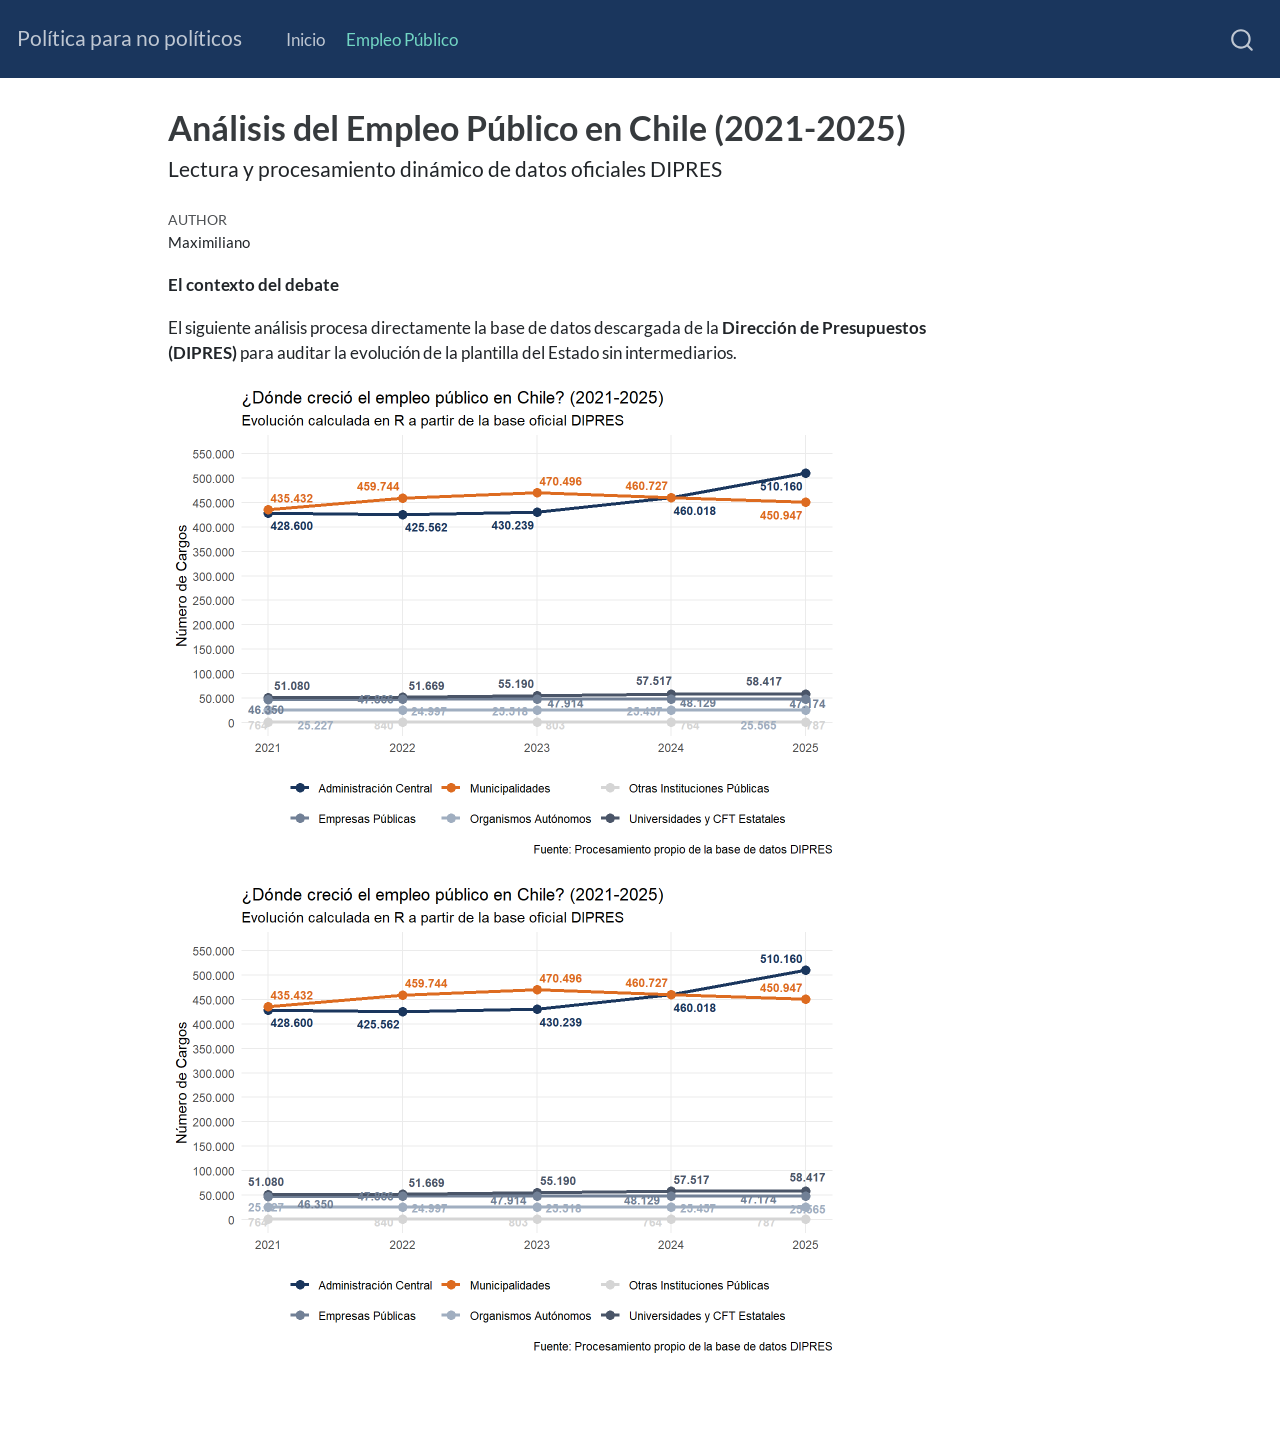
==== commit 42049221: "fix: renderiza grafico en informe de empleo publico" ====
--- a/docs/01_empleo_publico.html
+++ b/docs/01_empleo_publico.html
@@ -4480,17 +4480,7 @@
 <!-- sidebar -->
 <!-- margin-sidebar -->
     <div id="quarto-margin-sidebar" class="sidebar margin-sidebar">
-        <nav id="TOC" role="doc-toc" class="toc-active">
-    <h2 id="toc-title">On this page</h2>
-   
-  <ul>
-  <li><a href="#detectar-automáticamente-el-archivo-excel-en-la-carpeta-del-proyecto" id="toc-detectar-automáticamente-el-archivo-excel-en-la-carpeta-del-proyecto" class="nav-link active" data-scroll-target="#detectar-automáticamente-el-archivo-excel-en-la-carpeta-del-proyecto">1. Detectar automáticamente el archivo Excel en la carpeta del proyecto</a></li>
-  <li><a href="#cargar-y-limpiar-la-estructura-del-excel" id="toc-cargar-y-limpiar-la-estructura-del-excel" class="nav-link" data-scroll-target="#cargar-y-limpiar-la-estructura-del-excel">2. Cargar y limpiar la estructura del Excel</a></li>
-  <li><a href="#transformación-a-formato-tidy-largo" id="toc-transformación-a-formato-tidy-largo" class="nav-link" data-scroll-target="#transformación-a-formato-tidy-largo">3. Transformación a formato Tidy (Largo)</a></li>
-  <li><a href="#paleta-de-colores-institucional" id="toc-paleta-de-colores-institucional" class="nav-link" data-scroll-target="#paleta-de-colores-institucional">4. Paleta de colores institucional</a></li>
-  <li><a href="#generación-del-gráfico-desde-el-archivo-procesado" id="toc-generación-del-gráfico-desde-el-archivo-procesado" class="nav-link" data-scroll-target="#generación-del-gráfico-desde-el-archivo-procesado">5. Generación del gráfico desde el archivo procesado</a></li>
-  </ul>
-</nav>
+        
     </div>
 <!-- main -->
 <main class="content" id="quarto-document-content">
@@ -4521,29 +4511,16 @@
 
 <p><strong>El contexto del debate</strong></p>
 <p>El siguiente análisis procesa directamente la base de datos descargada de la <strong>Dirección de Presupuestos (DIPRES)</strong> para auditar la evolución de la plantilla del Estado sin intermediarios.</p>
-<p>library(readxl) library(tidyverse) library(scales) library(ggrepel)</p>
-<section id="detectar-automáticamente-el-archivo-excel-en-la-carpeta-del-proyecto" class="level1">
-<h1>1. Detectar automáticamente el archivo Excel en la carpeta del proyecto</h1>
-</section>
-<section id="cargar-y-limpiar-la-estructura-del-excel" class="level1">
-<h1>2. Cargar y limpiar la estructura del Excel</h1>
-<p>df_raw &lt;- read_excel(“Personal disponible en el sector publico.xlsx”)</p>
-<p>df_clean &lt;- df_raw %&gt;% rename(Categoria = 1) %&gt;% # Quitar los puntos de miles y convertir a formato numérico mutate(across(<code>2021</code>:<code>2025</code>, ~ as.numeric(gsub(“\.”, ““, as.character(.x))))) %&gt;% # Asignar la dependencia a cada fila de desglose mutate( Dependencia = if_else(!Categoria %in% c(”Permanente”, “Transitorio”), Categoria, NA_character_) ) %&gt;% fill(Dependencia, .direction = “down”) %&gt;% # Filtrar solo los totales por dependencia (excluyendo el Sector Público global) filter( Categoria == Dependencia, Dependencia != “Sector Público” )</p>
-</section>
-<section id="transformación-a-formato-tidy-largo" class="level1">
-<h1>3. Transformación a formato Tidy (Largo)</h1>
-<p>df_tidy &lt;- df_clean %&gt;% pivot_longer( cols = <code>2021</code>:<code>2025</code>, names_to = “Anio”, values_to = “Cargos” ) %&gt;% mutate( Anio = as.numeric(Anio), Etiqueta = number(Cargos, big.mark = “.”, accuracy = 1) )</p>
-</section>
-<section id="paleta-de-colores-institucional" class="level1">
-<h1>4. Paleta de colores institucional</h1>
-<p>colores_foco &lt;- c( “Administración Central” = “#1a365d”, “Municipalidades” = “#dd6b20”, “Universidades y CFT Estatales”= “#4a5568”, “Empresas Públicas” = “#718096”, “Organismos Autónomos” = “#a0aec0”, “Otras Instituciones Públicas” = “#d5d5d5” )</p>
-</section>
-<section id="generación-del-gráfico-desde-el-archivo-procesado" class="level1">
-<h1>5. Generación del gráfico desde el archivo procesado</h1>
-<p>ggplot(df_tidy, aes(x = Anio, y = Cargos, color = Dependencia, group = Dependencia)) + geom_line(linewidth = 1.2) + geom_point(size = 3) + geom_text_repel( aes(label = Etiqueta), size = 3.2, fontface = “bold”, show.legend = FALSE, box.padding = 0.35, segment.color = NA ) + scale_y_continuous(labels = label_number(big.mark = “.”), breaks = seq(0, 550000, by = 50000), limits = c(0, 560000)) + scale_x_continuous(breaks = 2021:2025) + scale_color_manual(values = colores_foco) + labs( title = “¿Dónde creció el empleo público en Chile? (2021-2025)”, subtitle = “Evolución calculada en R a partir de la base oficial DIPRES”, x = NULL, y = “Número de Cargos”, color = NULL, caption = “Fuente: Procesamiento propio de la base de datos DIPRES” ) + theme_minimal() + theme(legend.position = “bottom”, panel.grid.minor = element_blank())</p>
-
-
-</section>
+<div class="cell">
+<div class="cell-output-display">
+<p><img src="[data-uri]" class="img-fluid" width="672"></p>
+</div>
+<div class="cell-output-display">
+<p><img src="[data-uri]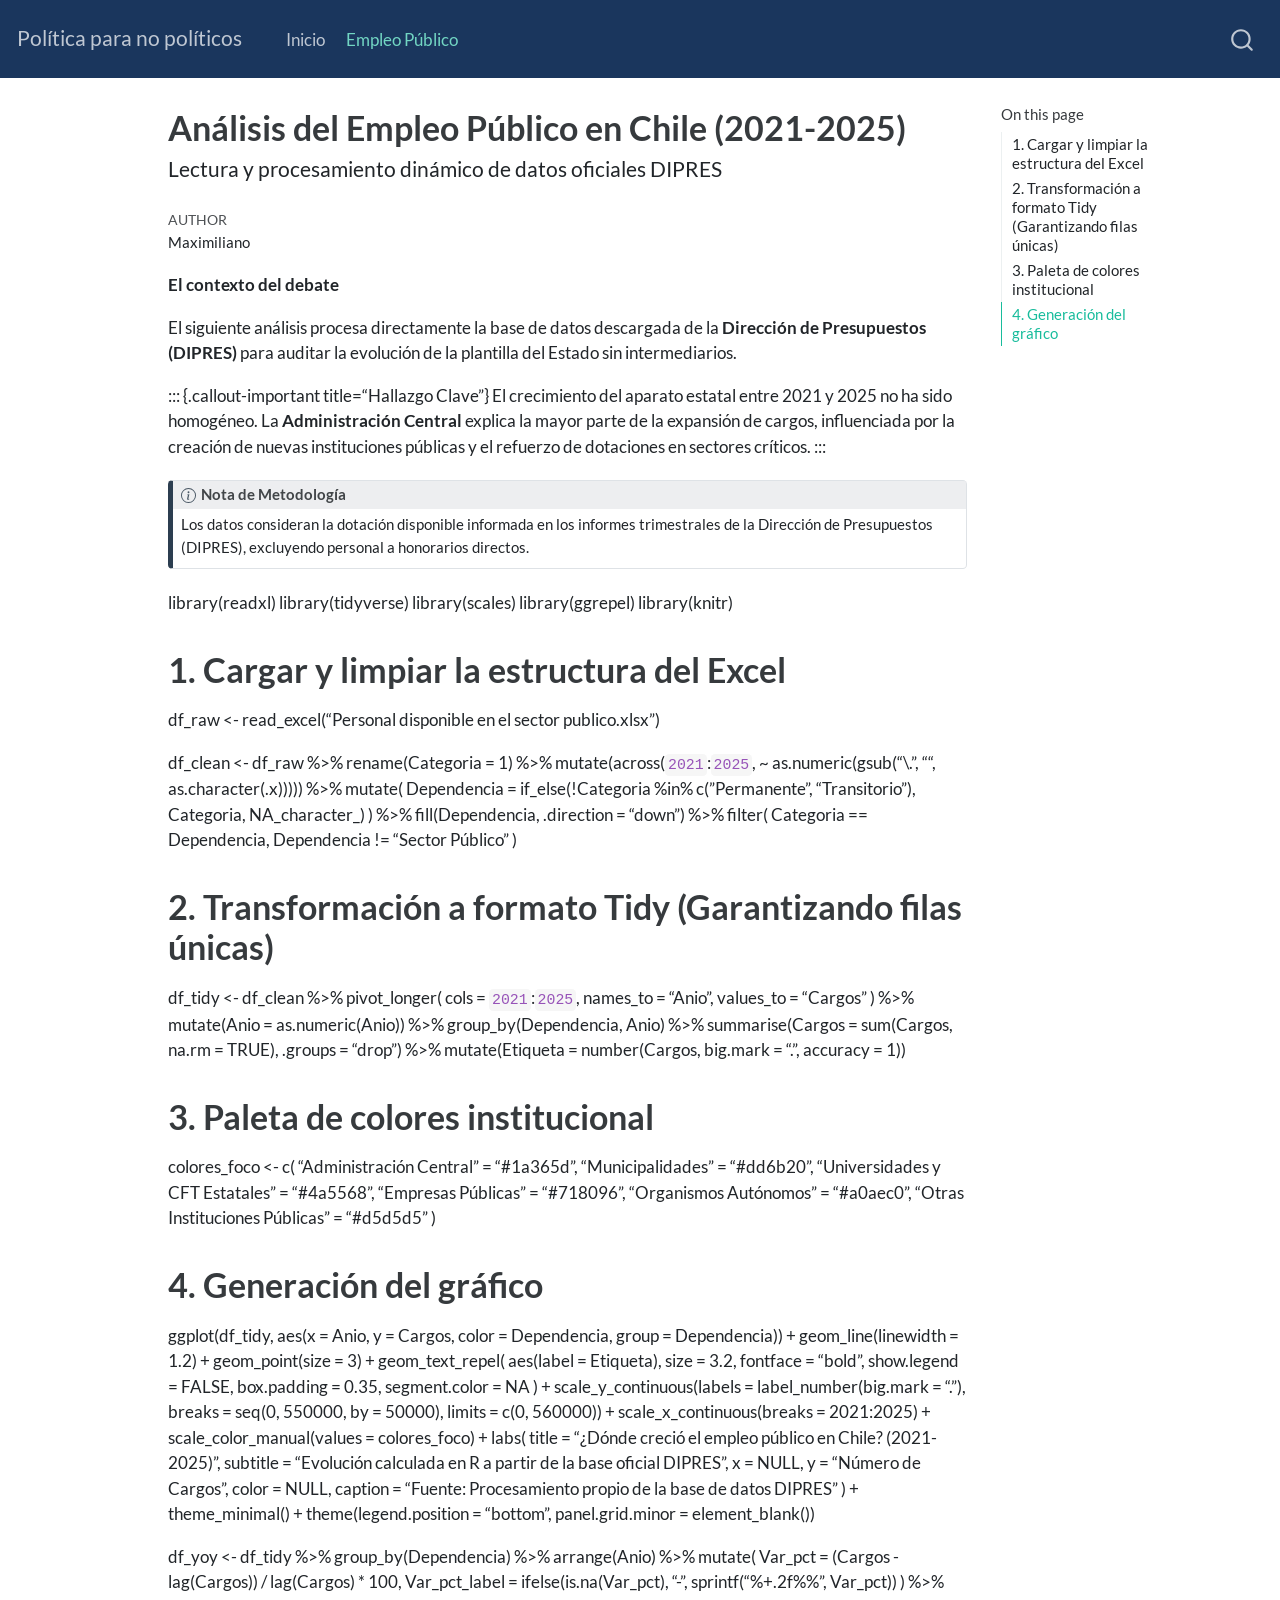
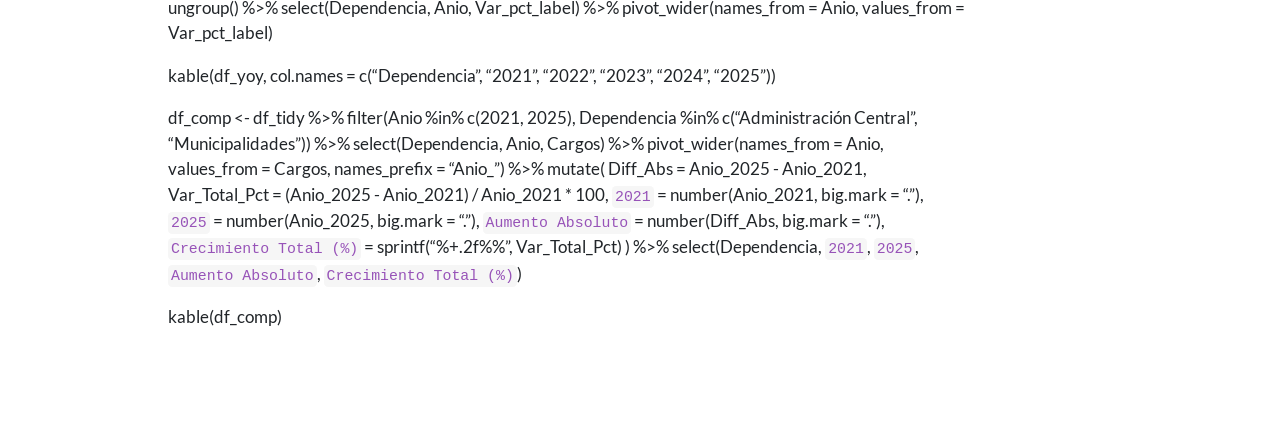
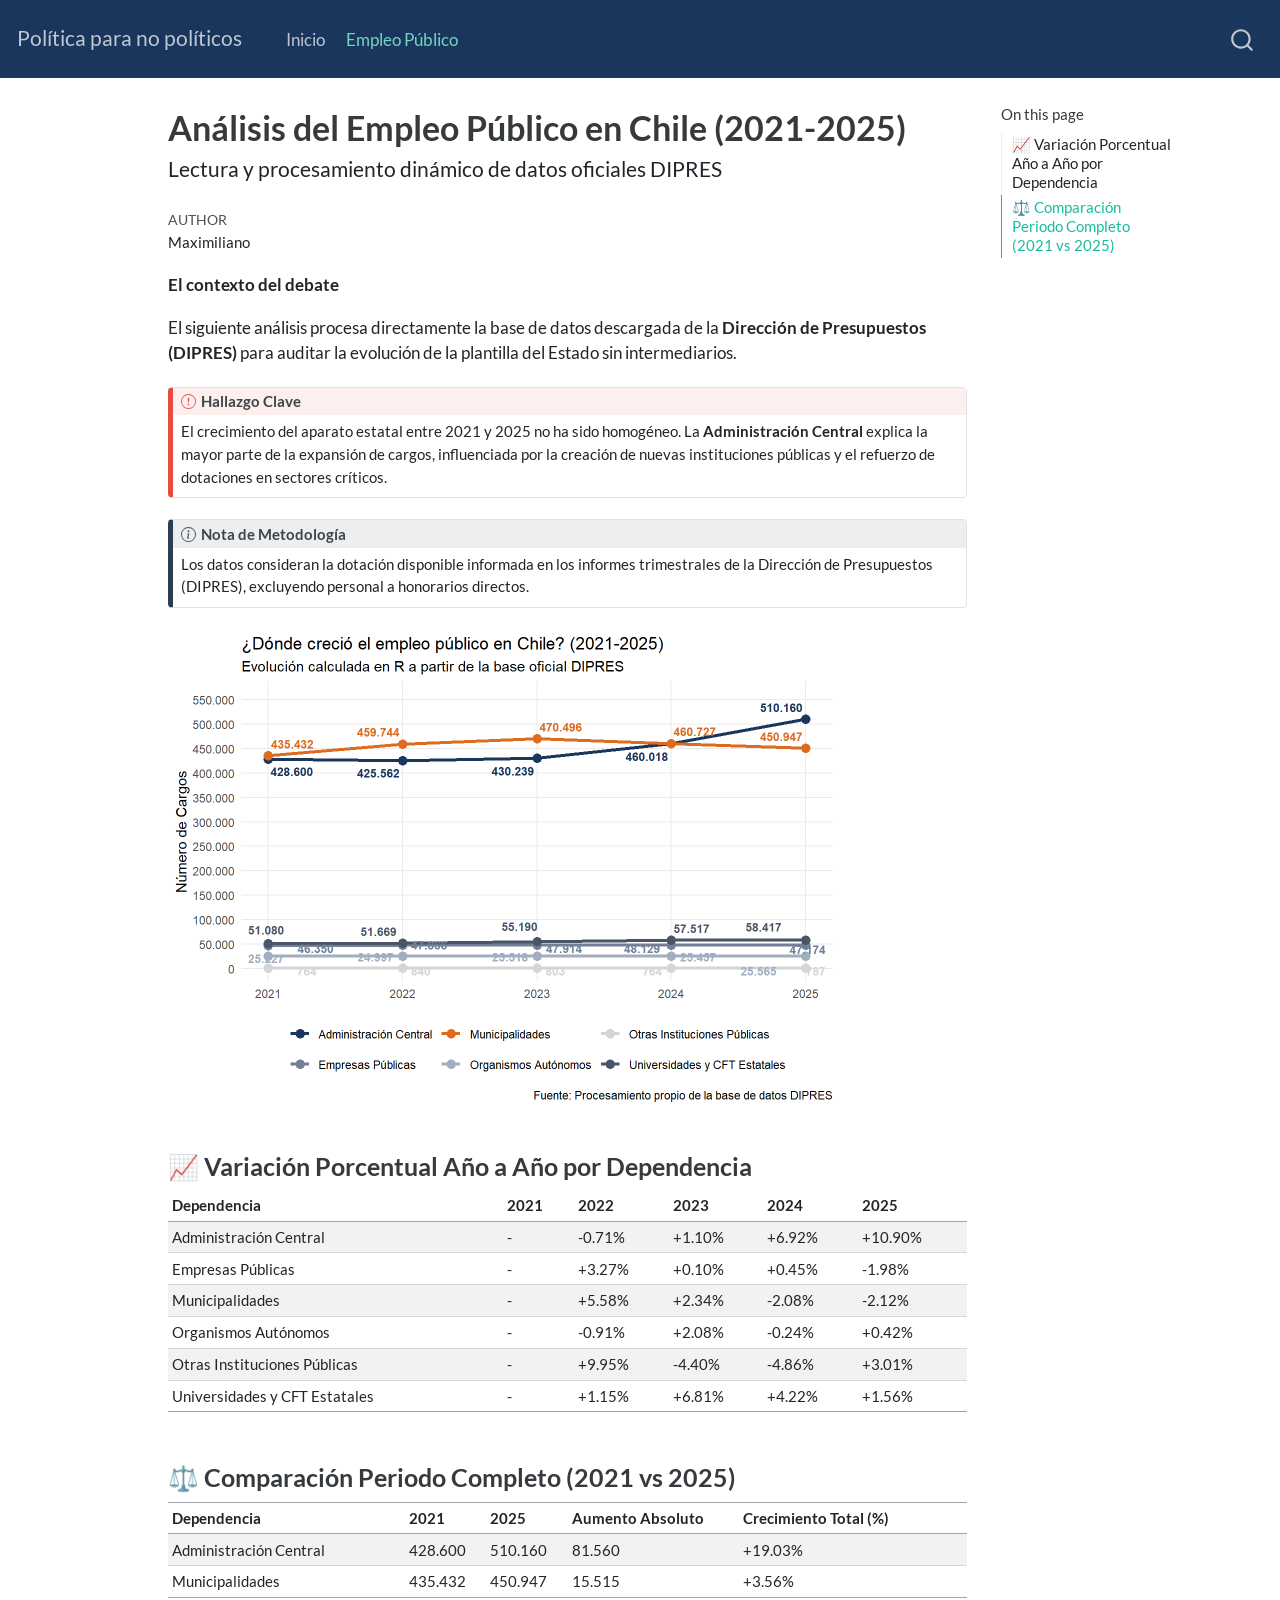
